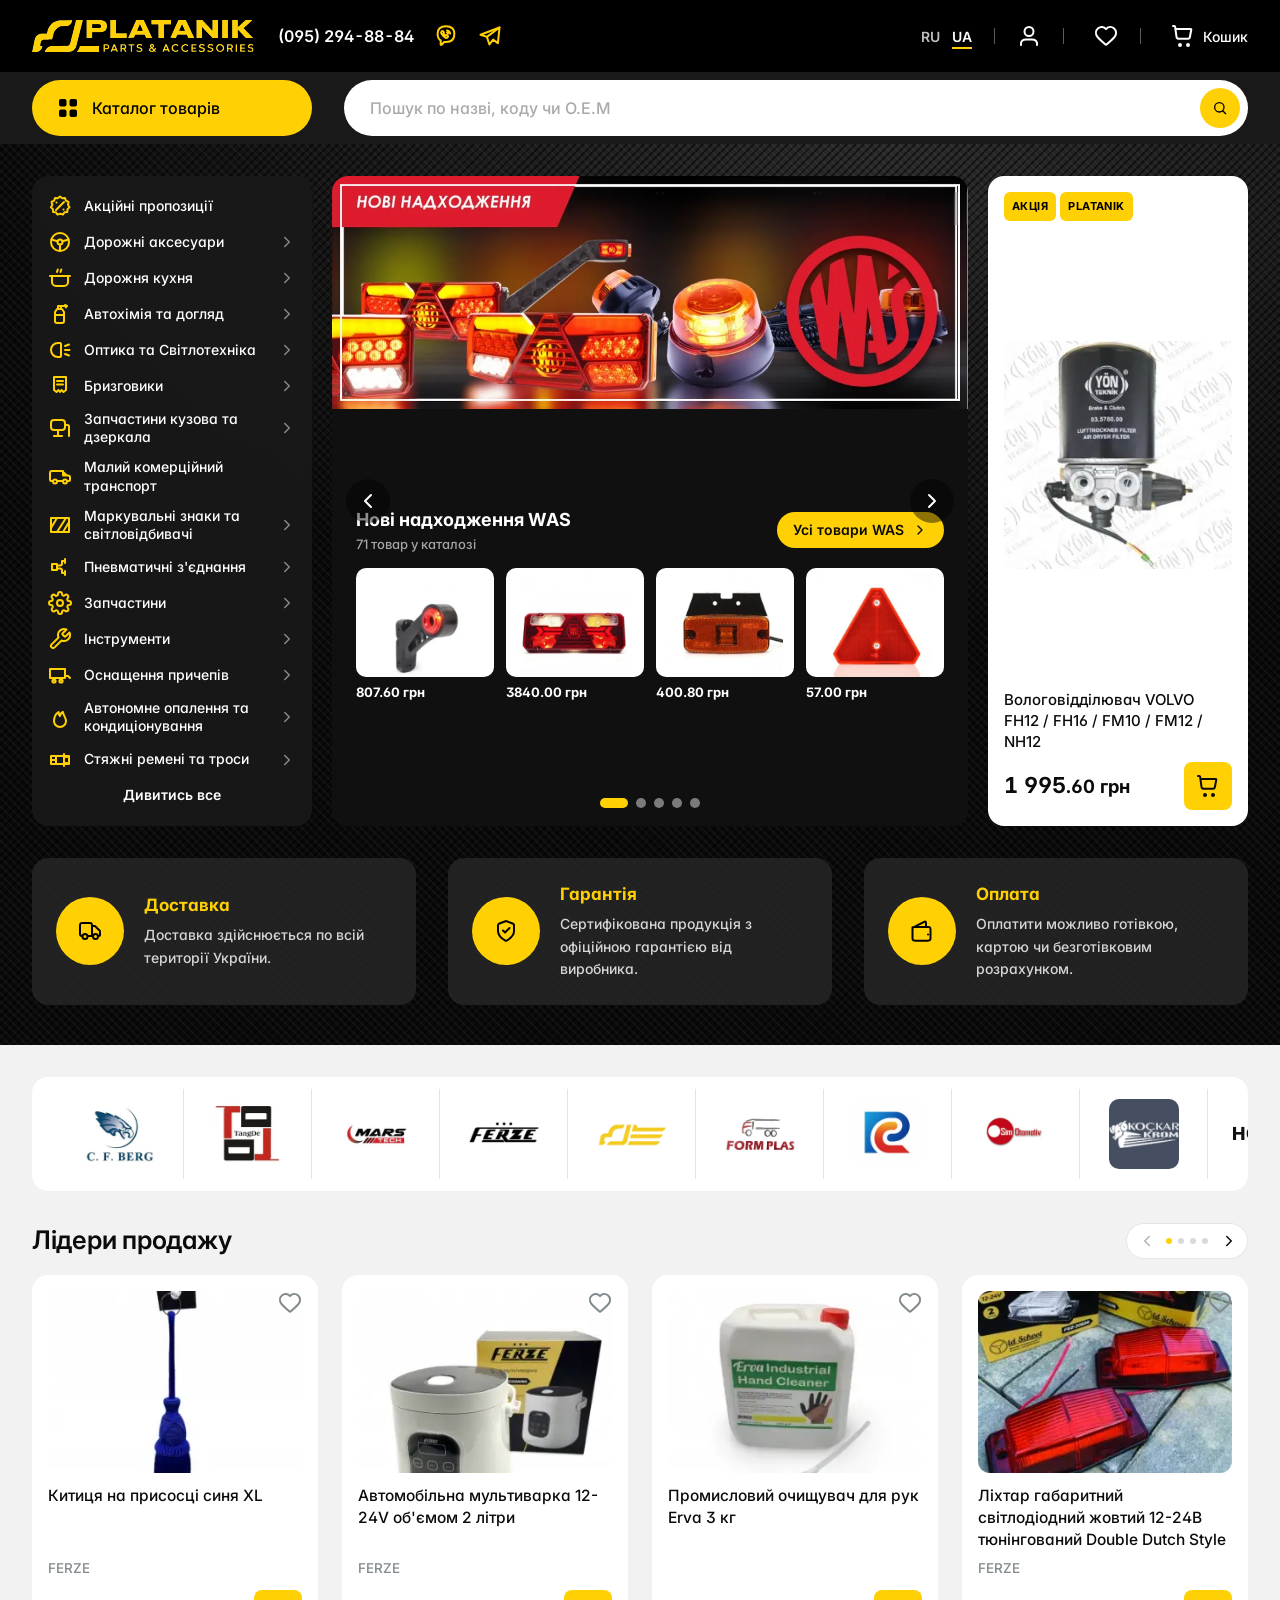
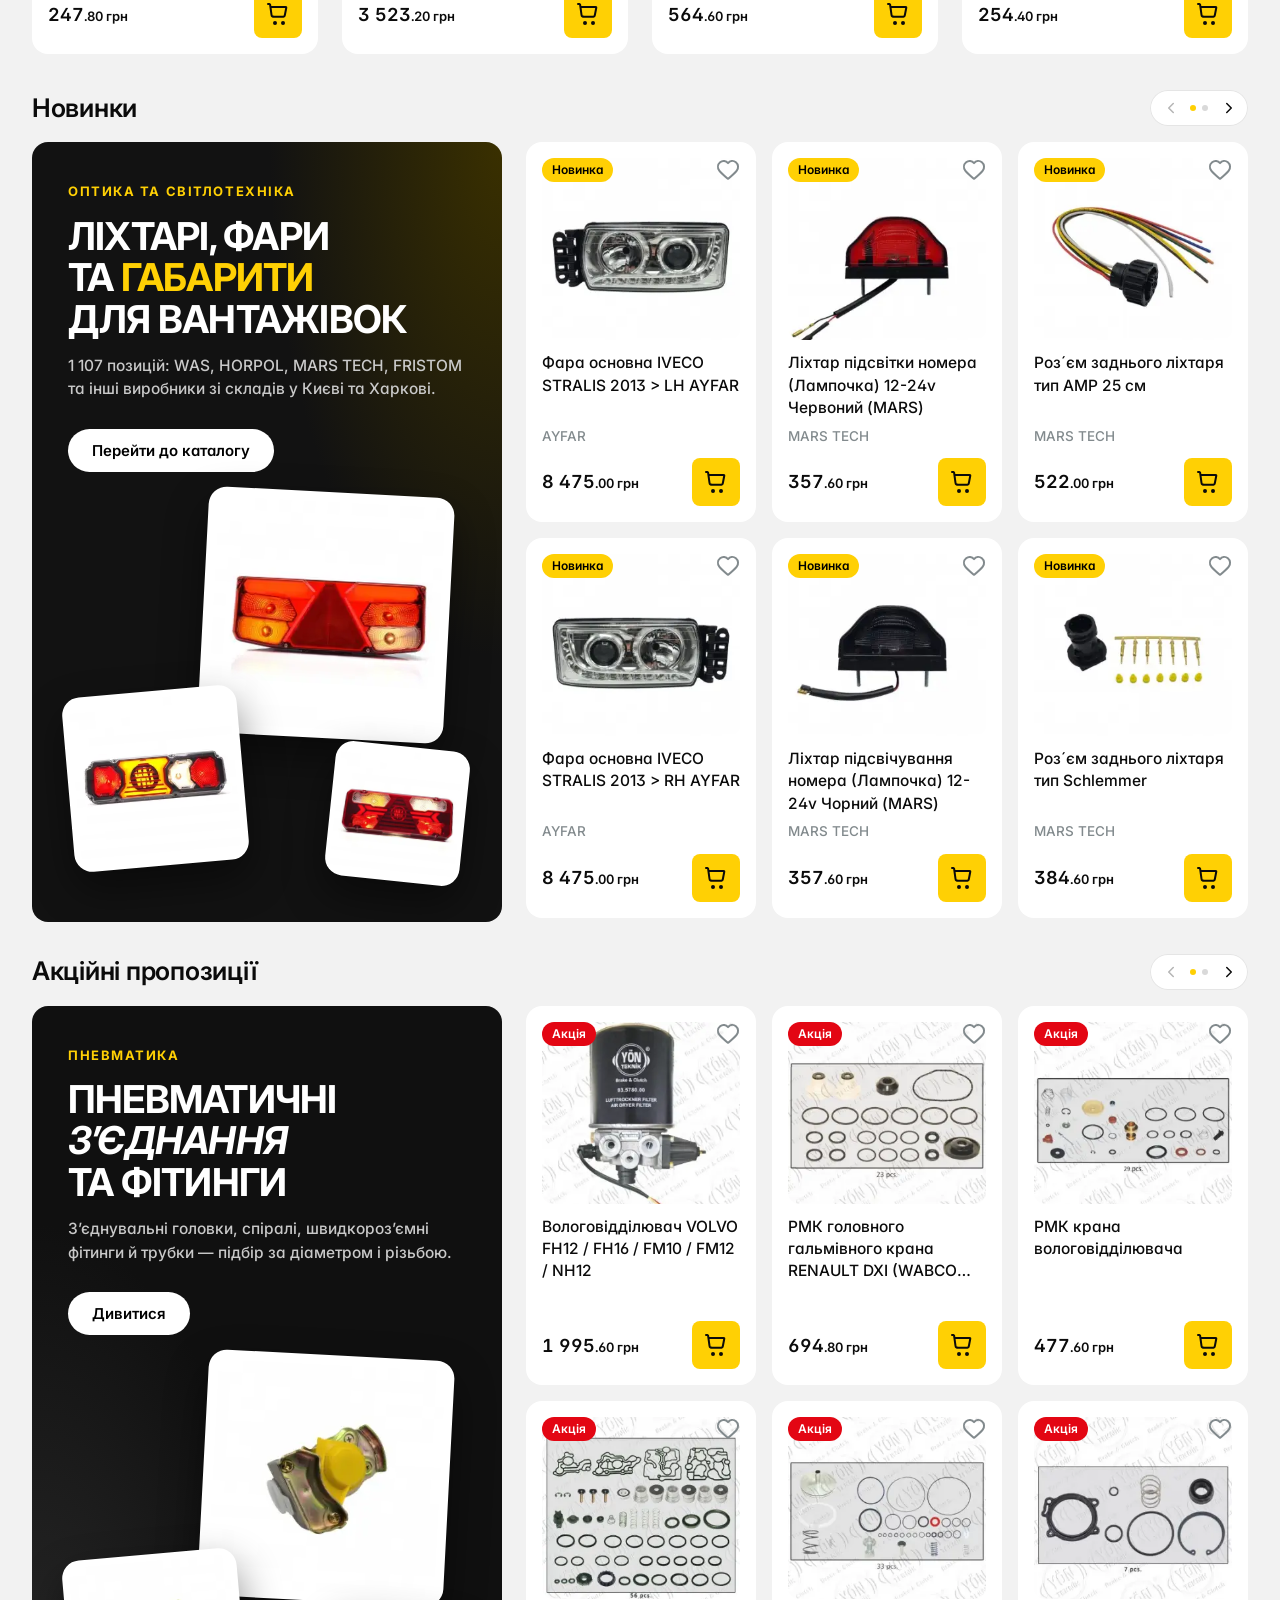
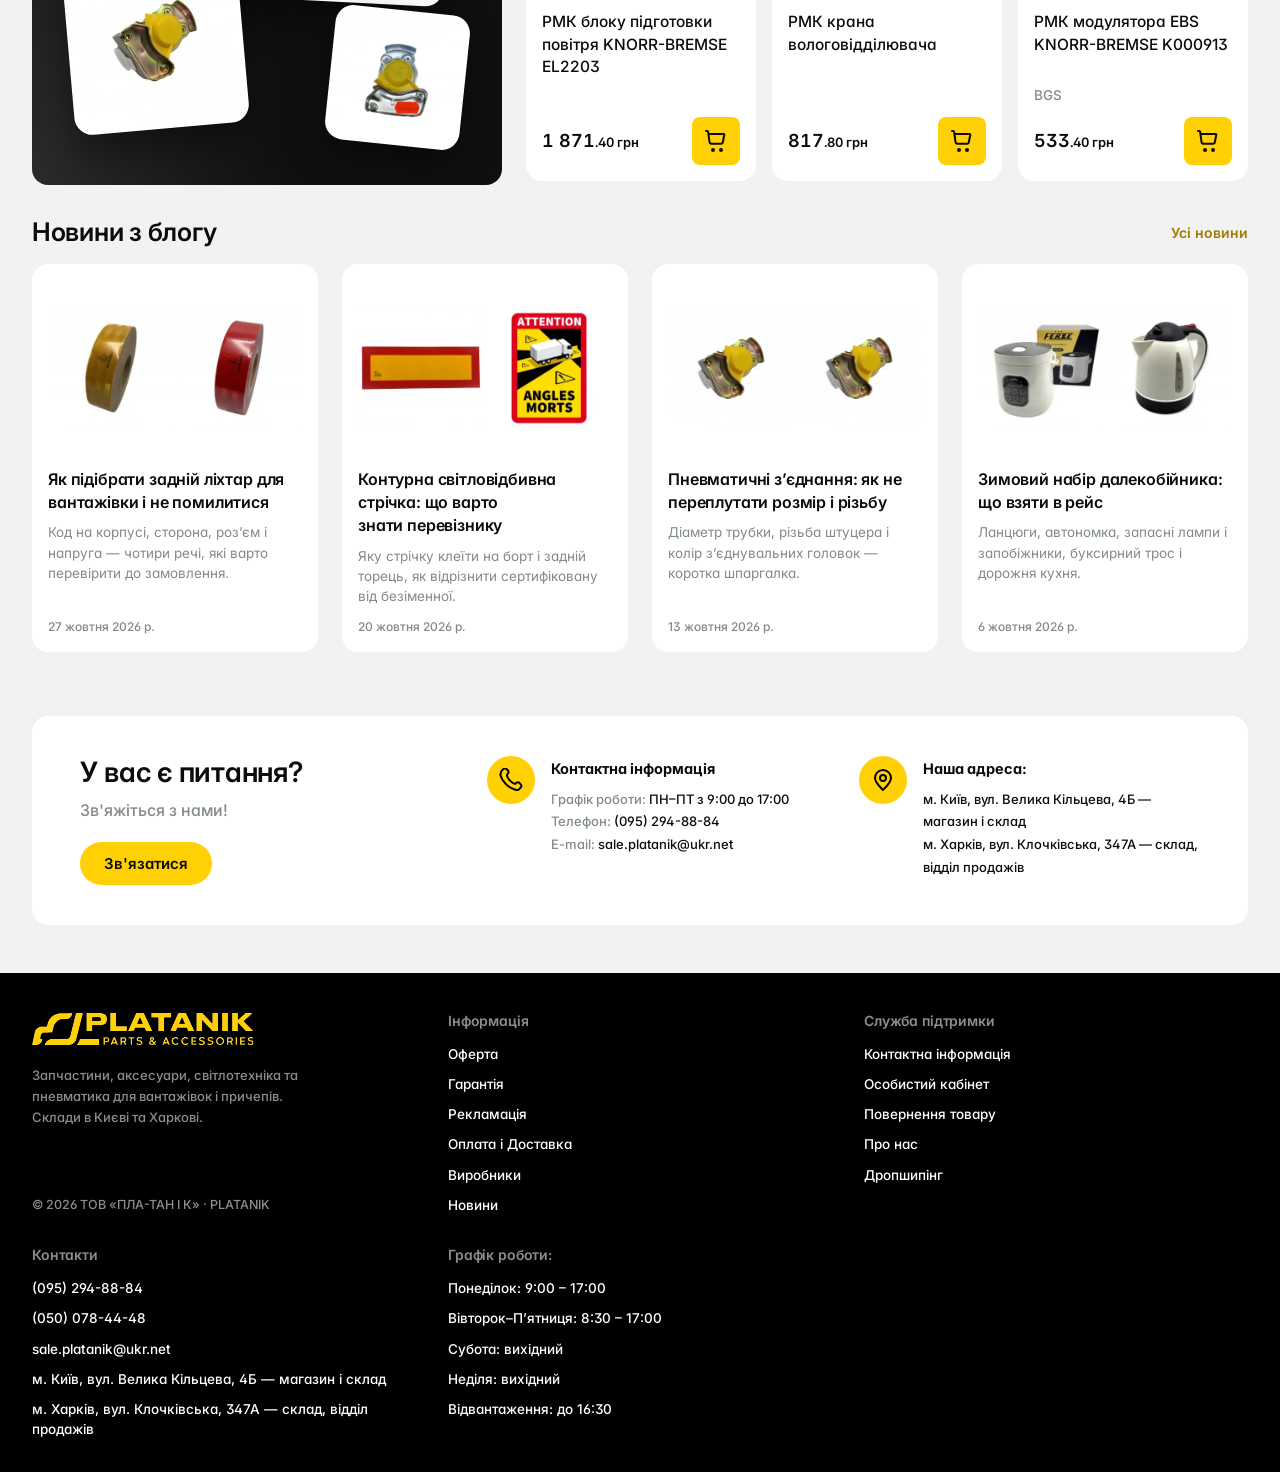
==== index.html @ 1bf1822c "PLATANIK" ====
<!doctype html>
<html lang="uk">
<head>
<meta charset="utf-8">
<meta name="viewport" content="width=device-width,initial-scale=1,viewport-fit=cover">
<link rel="icon" href="data:image/svg+xml,%3Csvg xmlns=%22http://www.w3.org/2000/svg%22 viewBox=%220 0 32 32%22%3E%3Crect width=%2232%22 height=%2232%22 rx=%226%22 fill=%22%23000%22/%3E%3Cpath d=%22M7 24 12 8h13l-2 6H16l-3 10z%22 fill=%22%23ffd004%22/%3E%3C/svg%3E">
<style>
:root { box-sizing: border-box; padding-top: env(safe-area-inset-top, 0px); padding-bottom: env(safe-area-inset-bottom, 0px); }
body { margin: 0; padding: 0; }
img { max-width: 100%; }
[hidden]:not([hidden=until-found i]) { display: none !important; }
</style>
<title>PLATANIK</title>
<meta name="description" content="PLATANIK — запчастини, аксесуари, світлотехніка та пневматика для вантажівок і причепів від ТОВ «ПЛА-ТАН І К». Склади в Києві та Харкові.">
<link rel="preconnect" href="https://fonts.googleapis.com">
<link rel="preconnect" href="https://fonts.gstatic.com" crossorigin>
<link rel="stylesheet" href="https://fonts.googleapis.com/css2?family=Inter:wght@400;500;600;700;800&display=swap">
<style>
/* Layout: black nav bar → #191919 action bar (catalog pill + search) → page on light grey with white 16px-radius cards;
   home hero sits on a dark carbon band (catalog sidebar · banner slider · promo card) → yellow (#ffd004) is the only accent → black footer.
   Type: Inter 500/600 everywhere, as in the PLATANIK Figma; codes in Inter tabular figures. */
:root {
  --bg: #f2f2f2; --surface: #ffffff; --soft: #f5f5f5; --line: #e5e5e5; --line-2: #d9d9d9;
  --ink: #0b0b0b; --ink-2: #333638; --muted: #828a8d; --faint: #aaaaaa;
  --accent: #ffd004; --accent-hover: #ffdc3d; --accent-ink: #0b0b0b; --accent-text: #a07c00; --accent-soft: #fff8d6;
  --ok: #00a14b; --ok-soft: #e6f6ec; --danger: #e30613; --danger-soft: #fbe5e5; --warn-soft: #fffbe6;
  --chrome: #000000; --chrome-2: #191919; --chrome-3: #262626; --chrome-ink: #ffffff; --chrome-muted: #9a9ea0; --chrome-line: #333333;
  --photo: #ffffff; --skeleton: #ececec; --scrim: rgba(0, 0, 0, .55);
  --shadow: 0 2px 6px rgba(0, 0, 0, .05), 0 12px 32px rgba(0, 0, 0, .08);
  --f-body: "Inter", "Segoe UI", Roboto, Helvetica, Arial, sans-serif;
  --r: 16px; --r-sm: 8px; --wrap: 1600px;
}
@media (prefers-color-scheme: dark) { :root:not([data-theme="light"]) {
  --bg: #0e0f10; --surface: #18191b; --soft: #202124; --line: #2b2d30; --line-2: #36383c;
  --ink: #f1f2f3; --ink-2: #d4d6d8; --muted: #959ca0; --faint: #6e7478;
  --accent-text: #ffd004; --accent-soft: #2e2600; --ok: #34c06f; --ok-soft: #0f2a1a; --danger: #ff4d55; --danger-soft: #3a1416; --warn-soft: #2a2508;
  --photo: #ffffff; --skeleton: #24262a; --scrim: rgba(0, 0, 0, .7);
  --shadow: 0 2px 6px rgba(0, 0, 0, .4), 0 12px 32px rgba(0, 0, 0, .45); color-scheme: dark } }
:root[data-theme="dark"] {
  --bg: #0e0f10; --surface: #18191b; --soft: #202124; --line: #2b2d30; --line-2: #36383c;
  --ink: #f1f2f3; --ink-2: #d4d6d8; --muted: #959ca0; --faint: #6e7478;
  --accent-text: #ffd004; --accent-soft: #2e2600; --ok: #34c06f; --ok-soft: #0f2a1a; --danger: #ff4d55; --danger-soft: #3a1416; --warn-soft: #2a2508;
  --photo: #ffffff; --skeleton: #24262a; --scrim: rgba(0, 0, 0, .7);
  --shadow: 0 2px 6px rgba(0, 0, 0, .4), 0 12px 32px rgba(0, 0, 0, .45); color-scheme: dark }

* { box-sizing: border-box; }
html { scroll-behavior: smooth; }
body { background: var(--bg); color: var(--ink); font: 500 15px/1.5 var(--f-body); -webkit-font-smoothing: antialiased; font-feature-settings: "cv11", "ss01"; }
body::before { content: ""; position: fixed; inset: 0 0 auto; height: env(safe-area-inset-top, 0px); z-index: 60; background: var(--chrome); }
a { color: inherit; text-decoration: none; }
button, input, select, textarea { font: inherit; color: inherit; }
button { cursor: pointer; }
img { max-width: 100%; }
img:not([src]) { visibility: hidden; }
:focus-visible { outline: 2px solid var(--accent); outline-offset: 2px; }
h1, h2, h3, h4 { margin: 0; font-weight: 600; line-height: 1.2; text-wrap: balance; letter-spacing: -.01em; }
p { margin: 0; }
.num { font-variant-numeric: tabular-nums; }
.muted { color: var(--muted); }
.sr { position: absolute; width: 1px; height: 1px; overflow: hidden; clip: rect(0 0 0 0); white-space: nowrap; }
.wrap { max-width: var(--wrap); margin: 0 auto; padding-left: max(16px, env(safe-area-inset-left, 0px)); padding-right: max(16px, env(safe-area-inset-right, 0px)); }
@media (min-width: 1280px) { .wrap { padding-left: max(32px, env(safe-area-inset-left, 0px)); padding-right: max(32px, env(safe-area-inset-right, 0px)); } }
.ico { width: 24px; height: 24px; flex: none; display: block; }
.ico.s { width: 18px; height: 18px; } .ico.xs { width: 16px; height: 16px; }

/* buttons */
.btn { display: inline-flex; align-items: center; justify-content: center; gap: 8px; border: 0; border-radius: 100px; background: var(--accent); color: var(--accent-ink); font-weight: 600; font-size: 15px; line-height: 1; padding: 14px 24px; white-space: nowrap; transition: background .15s, box-shadow .15s; }
.btn:hover { background: var(--accent-hover); }
.btn.ghost { background: transparent; color: var(--accent-text); box-shadow: inset 0 0 0 1.5px var(--accent); }
.btn.ghost:hover { background: var(--accent-soft); }
.btn.dark { background: var(--chrome-2); color: #fff; }
.btn.line { background: var(--surface); color: var(--ink); box-shadow: inset 0 0 0 1px var(--line-2); }
.btn.line:hover { box-shadow: inset 0 0 0 1px var(--ink); }
.btn.sm { padding: 10px 16px; font-size: 14px; }
.btn.lg { padding: 17px 32px; font-size: 16px; }
.btn[disabled] { opacity: .45; cursor: default; }
.ibtn { display: inline-grid; place-items: center; width: 48px; height: 48px; border-radius: var(--r-sm); border: 0; background: var(--accent); color: var(--accent-ink); flex: none; transition: background .15s, transform .1s; }
.ibtn:hover { background: var(--accent-hover); }
.ibtn:active { transform: scale(.96); }
.ibtn.in { background: var(--chrome-2); color: var(--accent); }
.ibtn.off { background: var(--soft); color: var(--muted); }
.ibtn.sm { width: 40px; height: 40px; }
.link { color: var(--accent-text); font-weight: 600; background: none; border: 0; padding: 0; }
.link:hover { text-decoration: underline; text-underline-offset: 3px; }
.heart { background: none; border: 0; padding: 4px; color: var(--muted); display: inline-grid; place-items: center; border-radius: 50%; }
.heart:hover { color: var(--ink); }
.heart.on { color: var(--danger); }
.heart.on svg path { fill: currentColor; }

/* ===== header ===== */
.nav { background: var(--chrome); color: var(--chrome-ink); }
.nav .wrap { display: flex; align-items: center; gap: 24px; min-height: 72px; padding-block: 12px; }
.logo { display: inline-flex; align-items: center; flex: none; color: var(--accent); }
.logo svg { height: 32px; width: auto; display: block; }
.nav .tel { display: flex; align-items: center; gap: 20px; font-size: 16px; font-weight: 600; }
.nav .tel a.soc { color: var(--accent); display: inline-grid; }
.nav .tel a.soc:hover { color: #fff; }
.nav .sp { flex: 1; }
.nav .right { display: flex; align-items: center; gap: 0; }
.nav .right > * + *::before { content: ""; width: 1px; height: 16px; background: #5a5a5a; margin: 0 22px; display: inline-block; vertical-align: middle; }
.nav .right > * { display: inline-flex; align-items: center; }
.lang { display: inline-flex; gap: 12px; font-size: 14px; font-weight: 600; }
.lang button { background: none; border: 0; padding: 2px 0; color: #fff; opacity: .75; }
.lang button[aria-pressed="true"] { opacity: 1; box-shadow: inset 0 -2px 0 var(--accent); }
.nbtn { position: relative; display: inline-flex; align-items: center; gap: 8px; background: none; border: 0; color: #fff; padding: 4px 0; font-size: 14px; font-weight: 500; }
.nbtn:hover { color: var(--accent); }
.badge { position: absolute; top: -6px; left: 14px; min-width: 18px; height: 18px; border-radius: 9px; background: var(--accent); color: #000; font: 700 11px/18px var(--f-body); text-align: center; padding: 0 5px; }
.badge:empty, .badge[data-n="0"] { display: none; }
.menu-pop { position: absolute; top: calc(100% + 10px); right: -8px; min-width: 180px; background: var(--surface); color: var(--ink); border-radius: 12px; box-shadow: var(--shadow); padding: 6px; z-index: 80; display: grid; }
.menu-pop a, .menu-pop button { text-align: left; background: none; border: 0; padding: 10px 12px; border-radius: 8px; font-size: 14px; font-weight: 500; }
.menu-pop a:hover, .menu-pop button:hover { background: var(--soft); }
.burger { display: none; background: none; border: 0; color: #fff; padding: 6px; }

.abar { background: var(--chrome-2); position: sticky; top: env(safe-area-inset-top, 0px); z-index: 50; }
.abar .wrap { display: flex; gap: 32px; align-items: center; padding-block: 8px; min-height: 72px; }
.catbtn { width: 300px; flex: none; height: 56px; display: inline-flex; align-items: center; gap: 12px; padding: 0 24px; border: 0; border-radius: 100px; background: var(--accent); color: #000; font-size: 16px; font-weight: 500; }
.catbtn:hover { background: var(--accent-hover); }
.search { position: relative; flex: 1; max-width: 936px; }
.search form { display: flex; align-items: center; height: 56px; background: #fff; border-radius: 100px; padding: 8px 8px 8px 24px; }
.search input { flex: 1; min-width: 0; border: 0; outline: 0; background: transparent; color: #0b0b0b; font-size: 16px; font-weight: 500; }
.search input::placeholder { color: #aaa; }
.search .go { width: 40px; height: 40px; border-radius: 50%; border: 0; background: var(--accent); color: #000; display: grid; place-items: center; flex: none; }
.search:focus-within form { box-shadow: 0 0 0 3px rgba(255, 208, 4, .45); }
.sugg { position: absolute; left: 0; right: 0; top: calc(100% + 8px); background: var(--surface); color: var(--ink); border-radius: var(--r); box-shadow: var(--shadow); z-index: 90; overflow: hidden; max-height: min(70vh, 640px); overflow-y: auto; }
.sugg .sg-h { font-size: 12px; text-transform: uppercase; letter-spacing: .08em; color: var(--muted); padding: 12px 16px 6px; }
.sugg a.sg-c { display: flex; justify-content: space-between; gap: 10px; padding: 8px 16px; font-size: 14px; }
.sugg a.sg-p { display: grid; grid-template-columns: 56px minmax(0, 1fr) auto; gap: 12px; align-items: center; padding: 8px 16px; }
.sugg a.on, .sugg a:hover { background: var(--soft); }
.sugg .sg-ph { width: 56px; height: 56px; border-radius: 8px; background: var(--photo); display: grid; place-items: center; overflow: hidden; }
.sugg .sg-ph img { max-width: 52px; max-height: 52px; object-fit: contain; }
.sugg .sg-n { font-size: 14px; line-height: 1.35; display: -webkit-box; -webkit-line-clamp: 2; -webkit-box-orient: vertical; overflow: hidden; }
.sugg .sg-m { font-size: 12px; color: var(--muted); }
.sugg .sg-pr { font-weight: 600; font-size: 14px; white-space: nowrap; }
.sugg .sg-all { display: block; text-align: center; padding: 14px; font-weight: 600; border-top: 1px solid var(--line); color: var(--accent-text); }
.sugg .sg-empty { padding: 20px 16px; color: var(--muted); font-size: 14px; }

/* mega menu */
.mega { position: absolute; left: 0; right: 0; top: 100%; z-index: 70; padding-top: 8px; }
.mega .wrap { display: grid; grid-template-columns: 300px minmax(0, 1fr); gap: 24px; align-items: start; }
.mega-in { display: contents; }
.mega .catside { background: var(--chrome-2); }
.mega .panel { background: var(--surface); border-radius: var(--r); box-shadow: var(--shadow); padding: 24px; min-height: 528px; max-height: calc(100vh - 170px); overflow: auto; }
.mega .panel h3 { font-size: 20px; margin-bottom: 18px; display: flex; justify-content: space-between; align-items: baseline; gap: 12px; }
.mega .panel h3 a { font-size: 14px; color: var(--accent-text); font-weight: 600; }
.tiles { display: grid; grid-template-columns: repeat(auto-fill, minmax(150px, 1fr)); gap: 12px; }
.tile { display: grid; grid-template-rows: 110px auto; gap: 8px; padding: 12px; border-radius: 12px; text-align: center; font-size: 14px; line-height: 1.3; transition: background .15s; }
.tile:hover { background: var(--soft); }
.tile .tph { display: grid; place-items: center; background: var(--photo); border-radius: 10px; overflow: hidden; }
.tile .tph img { max-height: 100px; object-fit: contain; }
.tile small { color: var(--muted); font-size: 12px; display: block; margin-top: 2px; }
.sublist { columns: 3 220px; column-gap: 24px; }
.sublist a { display: block; padding: 5px 0; font-size: 14px; color: var(--ink-2); break-inside: avoid; }
.sublist a:hover { color: var(--accent-text); }

/* catalog side list (dark, as in the hero) */
.catside { width: 300px; border-radius: var(--r); background: rgba(25, 25, 25, .92); color: #fff; padding: 12px 0; backdrop-filter: blur(4px); }
.catside a { display: flex; align-items: center; gap: 12px; padding: 8px 16px; font-size: 14.5px; line-height: 1.3; min-height: 40px; }
.catside a .ico { color: var(--accent); }
.catside a .chev { margin-left: auto; color: #8a8a8a; width: 18px; height: 18px; }
.catside a:hover, .catside a.on { background: rgba(255, 255, 255, .07); color: var(--accent); }
.catside a.all { justify-content: center; color: #fff; font-weight: 600; padding-top: 12px; }

/* ===== page bits ===== */
main { min-height: 50vh; }
.crumbs { display: flex; flex-wrap: wrap; align-items: center; gap: 8px; font-size: 13px; color: var(--muted); padding-block: 20px 12px; }
.crumbs a:hover { color: var(--ink); }
.crumbs .sep { opacity: .6; }
.ptitle { display: flex; align-items: center; justify-content: space-between; flex-wrap: wrap; gap: 12px 24px; margin-bottom: 20px; }
.ptitle h1 { font-size: clamp(24px, 2.4vw, 32px); }
.card { background: var(--surface); border-radius: var(--r); }
.sec { padding-block: 32px; }
.sec-h { display: flex; align-items: center; justify-content: space-between; gap: 16px; margin-bottom: 16px; }
.sec-h h2 { font-size: clamp(22px, 2vw, 28px); }
.sec-h .more { font-size: 14px; color: var(--accent-text); font-weight: 600; }
.pager { display: inline-flex; align-items: center; gap: 6px; background: var(--surface); border-radius: 100px; padding: 4px 6px; box-shadow: inset 0 0 0 1px var(--line); }
.pager button { background: none; border: 0; width: 28px; height: 28px; border-radius: 50%; display: grid; place-items: center; color: var(--ink); }
.pager button:hover { background: var(--soft); }
.pager button[disabled] { opacity: .3; }
.pager .dots { display: inline-flex; gap: 6px; }
.pager .dots i { width: 6px; height: 6px; border-radius: 3px; background: var(--line-2); transition: width .2s, background .2s; }
.pager .dots i.on { width: 6px; background: var(--accent); }

/* hero */
.hero { position: relative; background-color: #0a0a0a; background-image:
  repeating-linear-gradient(45deg, rgba(255,255,255,.035) 0 2px, transparent 2px 6px),
  repeating-linear-gradient(-45deg, rgba(0,0,0,.5) 0 2px, transparent 2px 6px),
  radial-gradient(120% 90% at 70% 0%, #2a2a2a 0%, #0a0a0a 60%); color: #fff; padding-block: 32px 40px; }
.hero-grid { display: grid; grid-template-columns: 300px minmax(0, 1fr) 300px; gap: 32px; align-items: stretch; }
.hero .catside { min-height: 528px; }
.slider { position: relative; border-radius: var(--r); overflow: hidden; min-height: 528px; background: #151515; isolation: isolate; }
.slide { position: absolute; inset: 0; opacity: 0; transition: opacity .6s; pointer-events: none; display: grid; }
.slide.on { opacity: 1; pointer-events: auto; }
.slide img.full { width: 100%; height: 100%; object-fit: cover; }
.sl-dots { position: absolute; left: 0; right: 0; bottom: 18px; display: flex; justify-content: center; gap: 8px; z-index: 3; }
.sl-dots button { width: 10px; height: 10px; border-radius: 5px; border: 0; background: rgba(255,255,255,.45); padding: 0; transition: width .25s, background .25s; }
.sl-dots button.on { width: 28px; background: var(--accent); }
.sl-arrow { position: absolute; top: 50%; transform: translateY(-50%); z-index: 3; width: 44px; height: 44px; border-radius: 50%; border: 0; background: rgba(0,0,0,.45); color: #fff; display: grid; place-items: center; }
.sl-arrow:hover { background: rgba(0,0,0,.7); }
.sl-arrow.prev { left: 14px; } .sl-arrow.next { right: 14px; }
/* composed banners (built from real catalogue photos) */
.bn { position: relative; display: grid; grid-template-columns: minmax(0, 1.05fr) minmax(0, 1fr); align-items: center; gap: 12px; padding: 48px 56px 64px; height: 100%; color: #fff; overflow: hidden; }
.bn .eb { font-size: 13px; font-weight: 700; letter-spacing: .12em; text-transform: uppercase; color: var(--accent); margin-bottom: 14px; }
.bn h2 { font-size: clamp(28px, 3vw, 44px); font-weight: 700; line-height: 1.08; letter-spacing: -.02em; text-transform: uppercase; }
.bn p { color: #c9c9c9; margin-top: 14px; max-width: 42ch; font-size: 15.5px; }
.bn .btn { margin-top: 28px; background: #fff; color: #000; }
.bn .btn:hover { background: var(--accent); }
.bn .pics { position: relative; height: 100%; min-height: 300px; }
.bn .pics span { position: absolute; display: grid; place-items: center; background: #fff; border-radius: 18px; box-shadow: 0 18px 40px rgba(0,0,0,.45); overflow: hidden; }
.bn .pics span img { max-width: 92%; max-height: 92%; object-fit: contain; }
.bn .pics span:nth-child(1) { width: 62%; aspect-ratio: 1; right: 4%; top: 2%; transform: rotate(3deg); }
.bn .pics span:nth-child(2) { width: 44%; aspect-ratio: 1; left: 0; bottom: 4%; transform: rotate(-5deg); }
.bn .pics span:nth-child(3) { width: 34%; aspect-ratio: 1; right: 0; bottom: 0; transform: rotate(6deg); }
.bn.y { background: radial-gradient(90% 120% at 100% 0%, #3a3000 0%, #121212 55%); }
.bn.y h2 em { font-style: normal; color: var(--accent); }
.bn.r { background: radial-gradient(90% 120% at 100% 100%, #3d0d10 0%, #121212 55%); }
.bn.g { background: radial-gradient(90% 120% at 0% 100%, #2b2b2b 0%, #101010 60%); }
.promo { border-radius: var(--r); background: var(--surface); color: var(--ink); padding: 16px; display: flex; flex-direction: column; gap: 10px; position: relative; min-height: 528px; }
.promo .ptag { display: flex; gap: 4px; flex-wrap: wrap; }
.promo .ptag span { background: var(--accent); color: #000; font-size: 11px; font-weight: 700; padding: 6px 8px; border-radius: 6px; text-transform: uppercase; letter-spacing: .04em; }
.promo .pph { flex: 1; display: grid; place-items: center; background: var(--photo); border-radius: 12px; min-height: 200px; }
.promo .pph img { max-height: 240px; object-fit: contain; }
.promo .pn { font-size: 15px; line-height: 1.4; }
.promo .pp { display: flex; align-items: center; gap: 10px; justify-content: space-between; }
.promo .pp b { font-size: 22px; }
.benefits { display: grid; grid-template-columns: repeat(3, minmax(0, 1fr)); gap: 32px; margin-top: 32px; padding-inline: 0; }
.benefit { display: flex; gap: 20px; align-items: center; padding: 24px; border-radius: var(--r); background: rgba(38, 38, 38, .85); }
.benefit .bi { width: 68px; height: 68px; border-radius: 50%; background: var(--accent); color: #000; display: grid; place-items: center; flex: none; }
.benefit b { display: block; font-size: 17px; color: var(--accent); margin-bottom: 6px; }
.benefit span { font-size: 14px; color: #d6d6d6; line-height: 1.45; }

/* brands strip */
.brands { display: flex; align-items: center; gap: 0; padding: 12px 24px; overflow-x: auto; scrollbar-width: none; }
.brands::-webkit-scrollbar { display: none; }
.brands a.bl { flex: none; width: 128px; height: 90px; display: grid; place-items: center; padding: 6px 12px; border-right: 1px solid var(--line); }
.brands a.bl img { max-width: 100%; max-height: 70px; object-fit: contain; filter: grayscale(.15); transition: filter .2s, transform .2s; }
.brands a.bl:hover img { filter: none; transform: scale(1.04); }
.brands a.bl span { font-weight: 700; font-size: 14px; letter-spacing: .02em; text-align: center; }
.brands a.all { flex: none; padding: 0 24px; font-weight: 600; color: var(--accent-text); white-space: nowrap; }
.brands .lg { background: #fff; border-radius: 10px; }

/* product card */
.row-scroll { display: grid; grid-auto-flow: column; grid-auto-columns: calc((100% - 4 * 32px) / 5); gap: 32px; overflow-x: auto; scroll-snap-type: x mandatory; scrollbar-width: none; padding-bottom: 4px; }
.row-scroll::-webkit-scrollbar { display: none; }
.row-scroll > * { scroll-snap-align: start; }
.grid { display: grid; grid-template-columns: repeat(auto-fill, minmax(232px, 1fr)); gap: 24px; }
.pc { position: relative; background: var(--surface); border-radius: var(--r); padding: 16px; display: flex; flex-direction: column; gap: 12px; transition: box-shadow .2s; min-width: 0; }
.pc:hover { box-shadow: var(--shadow); z-index: 2; }
.pc .ph { display: grid; place-items: center; aspect-ratio: 1; max-height: 182px; width: 100%; margin: 0 auto; background: var(--photo); border-radius: 12px; overflow: hidden; }
.pc .ph img { width: 100%; height: 100%; object-fit: contain; transition: transform .3s; }
.pc:hover .ph img { transform: scale(1.04); }
.pc .heart { position: absolute; top: 12px; right: 12px; z-index: 2; }
.pc .tag { position: absolute; top: 16px; left: 16px; z-index: 2; }
.tag { display: inline-block; font-size: 12px; font-weight: 600; line-height: 1; padding: 6px 10px; border-radius: 100px; background: var(--danger); color: #fff; white-space: nowrap; }
.tag.y { background: var(--accent); color: #000; }
.tag.k { background: var(--chrome-2); color: #fff; }
.pc .nm { font-size: 15.5px; line-height: 1.45; font-weight: 500; display: -webkit-box; -webkit-line-clamp: 3; -webkit-box-orient: vertical; overflow: hidden; min-height: calc(15.5px * 1.45 * 3); }
.pc .nm:hover { color: var(--accent-text); }
.pc .br { font-size: 13.5px; color: var(--muted); margin-top: -6px; }
.pc .fields { display: grid; grid-template-columns: auto minmax(0, 1fr); gap: 2px 8px; font-size: 12.5px; line-height: 1.5; }
.pc .fields dt { color: var(--muted); }
.pc .fields dd { margin: 0; text-align: right; overflow: hidden; text-overflow: ellipsis; white-space: nowrap; }
.pc .buy { display: flex; align-items: center; gap: 8px; margin-top: auto; }
.price { display: grid; gap: 2px; flex: 1; min-width: 0; }
.price b { font-size: 18px; font-weight: 600; white-space: nowrap; font-variant-numeric: tabular-nums; }
.price b small { font-size: 13px; font-weight: 600; }
.price s { color: var(--muted); font-size: 13px; }
.price .rrc { font-size: 11px; color: var(--muted); background: var(--soft); border-radius: 100px; padding: 2px 7px; margin-left: 6px; vertical-align: 2px; font-weight: 600; }
.nostock { display: inline-flex; align-items: center; gap: 4px; font-size: 12px; font-weight: 600; color: var(--danger); background: var(--danger-soft); border-radius: 100px; padding: 3px 9px; }
.instock { display: inline-flex; align-items: center; gap: 6px; font-size: 13px; font-weight: 600; color: var(--ok); background: var(--ok-soft); border-radius: 100px; padding: 5px 12px; }
.pc .wh { display: none; }
@media (hover: hover) and (min-width: 900px) {
  .grid .pc .wh { display: grid; position: absolute; left: 0; right: 0; top: calc(100% - 14px); background: var(--surface); border-radius: 0 0 var(--r) var(--r); padding: 6px 16px 14px; box-shadow: 0 16px 24px rgba(0,0,0,.08); opacity: 0; pointer-events: none; transition: opacity .15s; font-size: 12.5px; gap: 2px; }
  .grid .pc:hover .wh { opacity: 1; pointer-events: auto; }
}
.pc .wh b { font-size: 12px; font-weight: 600; margin-bottom: 2px; }
.pc .wh div { display: flex; justify-content: space-between; color: var(--muted); }
.pc .wh div span:last-child { color: var(--ink); }
.noph { width: 100%; height: 100%; display: grid; place-content: center; text-align: center; gap: 4px; color: #9a9a9a; font-size: 12px; background: #fafafa; }
.noph b { color: #bbb; font-size: 15px; letter-spacing: .1em; }

/* listing page */
.lst { display: grid; grid-template-columns: 290px minmax(0, 1fr); gap: 24px; align-items: start; padding-bottom: 48px; }
.filters { background: var(--surface); border-radius: var(--r); padding: 20px; display: grid; gap: 4px; position: sticky; top: calc(env(safe-area-inset-top, 0px) + 88px); max-height: calc(100vh - 104px); overflow: auto; overscroll-behavior: contain; }
.filters .fh { display: flex; justify-content: space-between; align-items: center; margin-bottom: 8px; }
.filters .fh b { font-size: 18px; }
.filters .fh button { background: none; border: 0; font-size: 12.5px; color: var(--muted); text-decoration: underline; text-underline-offset: 3px; }
.fg { border-top: 1px solid var(--line); padding-block: 14px; display: grid; gap: 8px; }
.fg:first-of-type { border-top: 0; padding-top: 4px; }
.fg > b { font-size: 14.5px; }
.chk { display: flex; align-items: center; gap: 10px; font-size: 14px; cursor: pointer; padding: 2px 0; }
.chk input { appearance: none; width: 18px; height: 18px; border-radius: 4px; border: 1.5px solid var(--line-2); background: var(--surface); display: grid; place-items: center; flex: none; margin: 0; cursor: pointer; }
.chk input:checked { background: var(--accent); border-color: var(--accent); }
.chk input:checked::after { content: ""; width: 9px; height: 5px; border: 2px solid #000; border-top: 0; border-right: 0; transform: rotate(-45deg) translate(1px, -1px); }
.chk input[type="radio"] { border-radius: 50%; }
.chk input[type="radio"]:checked::after { width: 8px; height: 8px; border: 0; border-radius: 50%; background: #000; transform: none; }
.chk small { color: var(--muted); font-size: 12.5px; font-variant-numeric: tabular-nums; }
.chk.zero { opacity: .45; }
.prange { display: grid; grid-template-columns: minmax(0, 1fr) 10px minmax(0, 1fr) auto; gap: 6px; align-items: center; }
.prange input { width: 100%; min-width: 0; border: 1px solid var(--line-2); border-radius: 100px; padding: 9px 10px; text-align: center; background: var(--surface); font-variant-numeric: tabular-nums; }
.prange span { text-align: center; color: var(--muted); }
.prange button { width: 40px; height: 40px; border-radius: 50%; border: 0; background: var(--accent); font-weight: 600; font-size: 13px; }
.dual { position: relative; height: 24px; margin: 4px 6px 0; }
.dual .tr { position: absolute; left: 0; right: 0; top: 11px; height: 2px; background: var(--line); border-radius: 1px; }
.dual .fl { position: absolute; top: 11px; height: 2px; background: var(--accent); }
.dual input { position: absolute; inset: 0; width: 100%; appearance: none; background: none; pointer-events: none; margin: 0; }
.dual input::-webkit-slider-thumb { appearance: none; width: 16px; height: 16px; border-radius: 50%; background: var(--accent); border: 3px solid var(--surface); box-shadow: 0 0 0 1px var(--accent); pointer-events: auto; cursor: pointer; }
.dual input::-moz-range-thumb { width: 12px; height: 12px; border-radius: 50%; background: var(--accent); border: 3px solid var(--surface); pointer-events: auto; cursor: pointer; }
.toolbar { display: flex; flex-wrap: wrap; align-items: center; justify-content: flex-end; gap: 10px 24px; font-size: 13.5px; color: var(--muted); }
.toolbar label { display: inline-flex; align-items: center; gap: 6px; }
.toolbar select { border: 0; background: transparent; font-weight: 600; color: var(--ink); padding: 4px 2px; cursor: pointer; }
.vt { display: inline-flex; gap: 4px; }
.vt button { background: none; border: 0; padding: 4px; color: var(--line-2); border-radius: 6px; }
.vt button[aria-pressed="true"] { color: var(--accent); }
.subcats { display: flex; flex-wrap: wrap; gap: 8px; margin-bottom: 20px; }
.subcats a { background: var(--surface); border-radius: 100px; padding: 9px 16px; font-size: 14px; display: inline-flex; gap: 8px; align-items: center; }
.subcats a small { color: var(--muted); font-variant-numeric: tabular-nums; }
.subcats a:hover { box-shadow: inset 0 0 0 1.5px var(--accent); }
.chips { display: flex; flex-wrap: wrap; gap: 8px; margin-bottom: 16px; }
.chips button { border: 0; background: var(--accent-soft); color: var(--ink); border-radius: 100px; padding: 6px 12px; font-size: 13px; font-weight: 600; }
.chips button::after { content: " ×"; color: var(--muted); }
.fbtn { display: none; }
.pages { display: flex; flex-wrap: wrap; align-items: center; gap: 8px; margin-top: 28px; }
.pages button { min-width: 36px; height: 36px; border-radius: 50%; border: 0; background: var(--line); font-size: 13px; font-weight: 600; padding: 0 6px; font-variant-numeric: tabular-nums; }
.pages button.on { background: var(--accent); }
.pages button.nx { background: none; }
.pages span { color: var(--muted); }
.empty { display: grid; justify-items: center; text-align: center; gap: 12px; padding: 56px 20px; background: var(--surface); border-radius: var(--r); }
.empty .ei { width: 72px; height: 72px; border-radius: 50%; background: var(--accent-soft); display: grid; place-items: center; color: var(--accent-text); }
.empty b { font-size: 22px; }
.empty p { color: var(--muted); max-width: 52ch; }

/* table view */
.tbl { background: var(--surface); border-radius: var(--r); overflow: hidden; }
.tbl .th, .tbl .tr { display: grid; grid-template-columns: 76px minmax(0, 2.6fr) minmax(0, 1.3fr) minmax(0, 1.2fr) minmax(0, 1.1fr) 104px; gap: 16px; align-items: center; padding: 12px 16px; }
.tbl .th { background: var(--soft); font-size: 12.5px; color: var(--muted); padding-block: 16px; }
.tbl .tr { border-top: 1px solid var(--line); font-size: 13.5px; }
.tbl .tr .tph { width: 64px; height: 64px; background: var(--photo); border-radius: 8px; display: grid; place-items: center; overflow: hidden; }
.tbl .tr .tph img { max-width: 60px; max-height: 60px; object-fit: contain; }
.tbl .tr .tn { line-height: 1.4; }
.tbl .tr .tn:hover { color: var(--accent-text); }
.tbl .tr .c-b small { display: block; color: var(--muted); }
.tbl .tr .act { display: flex; align-items: center; gap: 6px; justify-content: flex-end; }
.tbl .tr .pr b { font-size: 15px; white-space: nowrap; }

/* product page */
.prod { display: grid; grid-template-columns: minmax(0, 1fr) minmax(0, 1.2fr) 380px; gap: 16px; align-items: start; }
.gal { padding: 24px; display: grid; gap: 16px; }
.gal .main { aspect-ratio: 1; background: var(--photo); border-radius: 12px; display: grid; place-items: center; overflow: hidden; }
.gal .main img { width: 100%; height: 100%; object-fit: contain; }
.gal .thumbs { display: flex; gap: 12px; justify-content: center; align-items: center; }
.gal .thumbs button.t { width: 64px; height: 64px; border-radius: 10px; border: 1.5px solid transparent; background: var(--photo); padding: 3px; display: grid; place-items: center; overflow: hidden; }
.gal .thumbs button.t[aria-pressed="true"] { border-color: var(--accent); }
.gal .thumbs button.t img { max-width: 100%; max-height: 100%; object-fit: contain; }
.pinfo { padding: 24px; display: grid; gap: 20px; align-content: start; }
.pinfo .top { display: grid; grid-template-columns: minmax(0, 1fr) auto; gap: 16px; align-items: start; }
.pinfo h1 { font-size: clamp(22px, 1.9vw, 28px); line-height: 1.3; }
.pinfo .bcard { width: 132px; border: 1px solid var(--line); border-radius: 12px; padding: 10px; display: grid; gap: 6px; justify-items: center; font-size: 12px; font-weight: 600; text-align: center; }
.pinfo .bcard .lg { width: 100px; height: 64px; display: grid; place-items: center; background: #fff; border-radius: 8px; overflow: hidden; }
.pinfo .bcard .lg img { max-width: 96px; max-height: 60px; object-fit: contain; }
.pinfo .bcard .lg b { color: #333; font-size: 14px; }
.kv { display: flex; flex-wrap: wrap; gap: 8px 32px; font-size: 14px; }
.kv div { display: grid; gap: 2px; }
.kv small { color: var(--muted); font-size: 12.5px; }
.whs { display: grid; grid-template-columns: repeat(2, minmax(0, max-content)); gap: 6px 40px; font-size: 14px; }
.whs span small { color: var(--muted); margin-left: 4px; }
.bigprice { font-size: 30px; font-weight: 600; font-variant-numeric: tabular-nums; }
.bigprice small { font-size: 18px; }
.bigprice s { font-size: 16px; color: var(--muted); font-weight: 500; margin-left: 10px; }
.pbuy { display: flex; flex-wrap: wrap; gap: 12px; align-items: center; }
.pbuy .btn { min-width: 200px; padding-block: 16px; }
.qty { display: inline-grid; grid-template-columns: 36px 48px 36px; height: 44px; border: 1px solid var(--line-2); border-radius: 100px; overflow: hidden; background: var(--surface); }
.qty button { border: 0; background: none; font-size: 18px; color: var(--muted); }
.qty button:hover { color: var(--ink); }
.qty input { border: 0; text-align: center; width: 100%; min-width: 0; background: transparent; font-weight: 600; font-variant-numeric: tabular-nums; -moz-appearance: textfield; }
.qty input::-webkit-outer-spin-button, .qty input::-webkit-inner-spin-button { -webkit-appearance: none; margin: 0; }
.qty.sm { grid-template-columns: 30px 40px 30px; height: 38px; }
.side-info { padding: 8px 20px; }
.si { padding-block: 16px; display: grid; gap: 8px; border-top: 1px solid var(--line); font-size: 13px; color: var(--muted); }
.si:first-child { border-top: 0; }
.si .sih { display: flex; align-items: center; gap: 10px; color: var(--ink); font-weight: 600; font-size: 14.5px; }
.si .sih .ico { color: var(--accent-text); }
.si .sih a { margin-left: auto; font-size: 12px; color: var(--muted); font-weight: 500; }
.si em { font-style: normal; color: var(--accent-text); font-weight: 600; }
.si ul { list-style: none; margin: 0; padding: 0; display: grid; gap: 8px; color: var(--ink); }
.si li { display: flex; gap: 10px; align-items: center; }
.si li i { width: 22px; height: 22px; border-radius: 6px; display: grid; place-items: center; font-style: normal; font-size: 10px; font-weight: 800; color: #fff; flex: none; }
.ptabs { margin-top: 16px; display: grid; grid-template-columns: minmax(0, 1fr) 380px; gap: 16px; align-items: start; }
.tabs { padding: 8px 24px 24px; }
.tabs [role="tablist"] { display: flex; gap: 4px; border-bottom: 1px solid var(--line); overflow-x: auto; scrollbar-width: none; margin-bottom: 20px; }
.tabs [role="tab"] { background: none; border: 0; padding: 16px 16px 14px; font-size: 14.5px; color: var(--muted); white-space: nowrap; box-shadow: inset 0 -2px 0 transparent; }
.tabs [role="tab"][aria-selected="true"] { color: var(--accent-text); box-shadow: inset 0 -2px 0 var(--accent); }
.tabs h3 { font-size: 17px; margin: 4px 0 10px; }
.tabs .desc { color: var(--ink-2); max-width: 75ch; line-height: 1.6; font-weight: 400; display: grid; gap: 10px; }
.chars { display: grid; gap: 10px; max-width: 560px; font-size: 14px; }
.chars div { display: flex; align-items: baseline; gap: 8px; }
.chars span:first-child { color: var(--muted); }
.chars i { flex: 1; border-bottom: 1px dotted var(--line-2); transform: translateY(-4px); }
.side-ban { border-radius: var(--r); overflow: hidden; min-height: 300px; display: grid; }
.side-ban .bn { grid-template-columns: 1fr; padding: 28px; gap: 8px; align-content: start; }
.side-ban .bn .pics { min-height: 220px; }
.rev { display: grid; gap: 14px; }
.rev .ri { border: 1px solid var(--line); border-radius: 12px; padding: 14px 16px; display: grid; gap: 6px; }
.stars { display: inline-flex; gap: 2px; color: var(--accent); }
.stars button { background: none; border: 0; padding: 0; color: var(--line-2); font-size: 22px; line-height: 1; }
.stars button.on { color: var(--accent); }

/* forms */
.fld { display: grid; gap: 6px; }
.fld label { font-size: 13.5px; color: var(--muted); }
.fld label i { color: var(--danger); font-style: normal; }
.fld input, .fld select, .fld textarea { width: 100%; border: 1px solid var(--line-2); border-radius: 10px; padding: 12px 14px; background: var(--surface); font-size: 15px; font-weight: 500; }
.fld input:focus, .fld select:focus, .fld textarea:focus { outline: none; border-color: var(--accent); box-shadow: 0 0 0 3px rgba(255, 208, 4, .3); }
.fld .err { color: var(--danger); font-size: 12.5px; }
.fld.bad input, .fld.bad select { border-color: var(--danger); }
.two { display: grid; grid-template-columns: repeat(2, minmax(0, 1fr)); gap: 12px; }
.radio-row { display: flex; align-items: center; gap: 12px; padding: 13px 0; border-top: 1px solid var(--line); font-size: 14.5px; cursor: pointer; }
.radio-row:first-of-type { border-top: 0; }
.radio-row input { accent-color: var(--accent); width: 18px; height: 18px; }
.seg { display: flex; flex-wrap: wrap; gap: 8px; }
.seg button { border: 1px solid var(--line-2); background: var(--surface); border-radius: 100px; padding: 10px 16px; font-size: 14px; font-weight: 500; }
.seg button[aria-pressed="true"] { border-color: var(--accent); background: var(--accent-soft); font-weight: 600; }

/* cart */
.note { display: flex; align-items: center; gap: 12px; justify-content: space-between; background: var(--warn-soft); border: 1px solid #f0d966; border-radius: 12px; padding: 14px 16px; font-size: 13.5px; margin-bottom: 16px; }
.note button { background: none; border: 0; color: var(--muted); }
.cart-l { display: grid; grid-template-columns: minmax(0, 1fr) 340px; gap: 16px; align-items: start; }
.cl .ch { display: flex; justify-content: space-between; align-items: center; padding: 20px 20px 16px; gap: 12px; }
.cl .ch h2 { font-size: 18px; }
.cl .ch h2 small { color: var(--muted); font-weight: 500; font-size: 13px; }
.cl .th, .cl .tr { display: grid; grid-template-columns: 76px minmax(0, 2.4fr) minmax(0, 1fr) 150px 130px 110px 36px; gap: 14px; align-items: center; padding: 12px 20px; }
.cl .th { background: var(--soft); font-size: 12px; color: var(--muted); }
.cl .tr { border-top: 1px solid var(--line); font-size: 13.5px; }
.cl .tr .tph { width: 64px; height: 64px; background: var(--photo); border-radius: 8px; display: grid; place-items: center; overflow: hidden; }
.cl .tr .tph img { max-width: 60px; max-height: 60px; object-fit: contain; }
.cl .tr small { display: block; color: var(--muted); }
.cl .tr select { border: 1px solid var(--line-2); border-radius: 100px; padding: 8px 12px; background: var(--surface); font-size: 13px; width: 100%; }
.cl .tr select:focus { border-color: var(--accent); outline: none; }
.cl .tr .rm { background: none; border: 0; color: var(--muted); padding: 4px; }
.cl .tr .rm:hover { color: var(--danger); }
.cl .cf { display: flex; justify-content: flex-end; align-items: center; gap: 20px; padding: 16px 20px 20px; border-top: 1px solid var(--line); flex-wrap: wrap; }
.cl .cf span { color: var(--muted); }
.cl .cf b { font-size: 18px; }
.csum { padding: 20px; display: grid; gap: 14px; position: sticky; top: calc(env(safe-area-inset-top, 0px) + 88px); }
.csum h3 { font-size: 18px; }
.csum .w small { color: var(--muted); font-size: 12.5px; display: block; }
.csum .w b { font-variant-numeric: tabular-nums; }
.csum .tot { border-top: 1px solid var(--line); padding-top: 14px; }
.csum .tot b { font-size: 26px; }
.co { display: grid; grid-template-columns: minmax(0, 620px) minmax(0, 620px); gap: 16px; align-items: start; }
.co .box { padding: 24px; display: grid; gap: 16px; }
.co .box h2 { font-size: 18px; }
.co .box hr { border: 0; border-top: 1px solid var(--line); margin: 4px 0; width: 100%; }
.co .items .it { display: grid; grid-template-columns: 52px minmax(0, 1fr) auto; gap: 12px; align-items: center; padding-block: 12px; border-top: 1px solid var(--line); font-size: 13.5px; }
.co .items .it:first-of-type { border-top: 0; }
.co .items .it .tph { width: 52px; height: 52px; background: var(--photo); border-radius: 8px; display: grid; place-items: center; overflow: hidden; }
.co .items .it .tph img { max-width: 48px; max-height: 48px; object-fit: contain; }
.co .items .it small { color: var(--muted); display: block; }
.co .items .it .r { text-align: right; white-space: nowrap; }
.co .total { background: var(--line); border-radius: var(--r); padding: 18px 20px; display: flex; justify-content: space-between; align-items: center; gap: 12px; }
.co .total b { font-size: 24px; font-variant-numeric: tabular-nums; }
.done-box { padding: 32px; display: grid; gap: 16px; max-width: 860px; }
.done-box .okc { width: 64px; height: 64px; border-radius: 50%; background: var(--ok-soft); color: var(--ok); display: grid; place-items: center; }
.done-box h1 { font-size: 28px; }
.done-box pre { white-space: pre-wrap; overflow-wrap: anywhere; background: var(--soft); border-radius: 12px; padding: 16px; font: 500 13px/1.6 ui-monospace, Menlo, Consolas, monospace; margin: 0; max-height: 380px; overflow: auto; }
.done-box .row { display: flex; flex-wrap: wrap; gap: 10px; }

/* modal */
.modal { position: fixed; inset: 0; z-index: 200; background: var(--scrim); display: grid; place-items: center; padding: max(16px, env(safe-area-inset-top, 0px)) max(16px, env(safe-area-inset-right, 0px)) max(16px, env(safe-area-inset-bottom, 0px)) max(16px, env(safe-area-inset-left, 0px)); animation: fadein .15s ease; }
.modal > div { background: var(--surface); border-radius: 20px; width: min(760px, 100%); max-height: calc(100vh - 32px); overflow: auto; box-shadow: 0 30px 80px rgba(0,0,0,.35); }
.modal .mh { display: flex; justify-content: space-between; align-items: center; padding: 20px 24px 8px; position: sticky; top: 0; background: var(--surface); z-index: 2; }
.modal .mh h2 { font-size: 20px; }
.modal .mh h2 small { color: var(--muted); font-size: 13px; font-weight: 500; }
.modal .mh button { background: none; border: 0; color: var(--muted); padding: 6px; }
.modal .mb { padding: 8px 24px 24px; display: grid; gap: 16px; }
.mline { display: grid; grid-template-columns: 64px minmax(0, 1fr) 30px; gap: 14px; padding-block: 14px; border-bottom: 1px solid var(--line); }
.mline .tph { width: 64px; height: 64px; background: var(--photo); border-radius: 8px; display: grid; place-items: center; overflow: hidden; }
.mline .tph img { max-width: 60px; max-height: 60px; object-fit: contain; }
.mline .mn { font-size: 14px; line-height: 1.4; }
.mline .mn small { display: block; color: var(--muted); font-size: 12.5px; }
.mline .mc { display: flex; flex-wrap: wrap; align-items: center; gap: 10px 16px; margin-top: 10px; }
.mline .mc select { border: 1px solid var(--accent); border-radius: 100px; padding: 7px 12px; background: var(--surface); font-size: 13px; }
.mline .mc b { margin-left: auto; white-space: nowrap; font-variant-numeric: tabular-nums; }
.mline .rm { background: none; border: 0; color: var(--muted); align-self: start; padding: 2px; }
.mline .rm:hover { color: var(--danger); }
.mfoot { display: flex; justify-content: space-between; align-items: center; flex-wrap: wrap; gap: 12px; }
.mfoot .sum { margin-left: auto; color: var(--muted); }
.mfoot .sum b { color: var(--ink); font-size: 18px; margin-left: 8px; }
@keyframes fadein { from { opacity: 0; } }

/* contact block + footer */
.ask { padding: 40px 48px; display: grid; grid-template-columns: 1.1fr 1fr 1fr; gap: 32px; align-items: start; margin-block: 32px 48px; }
.ask h2 { font-size: 28px; }
.ask p.muted { margin: 8px 0 20px; font-size: 16px; }
.ask .ci { display: flex; gap: 16px; }
.ask .ci .ib { width: 48px; height: 48px; border-radius: 50%; background: var(--accent); color: #000; display: grid; place-items: center; flex: none; }
.ask .ci b { display: block; margin-bottom: 6px; font-size: 14.5px; }
.ask .ci div { font-size: 13px; line-height: 1.75; }
.ask .ci span { color: var(--muted); }
.ftr { background: var(--chrome); color: #fff; font-size: 13.5px; }
.ftr .wrap { display: grid; grid-template-columns: 1.3fr 1fr 1fr 1.2fr 1.1fr; gap: 32px; padding-block: 40px 32px; position: relative; }
.ftr h4 { color: #8d8d8d; font-size: 14px; font-weight: 600; margin-bottom: 14px; }
.ftr ul { list-style: none; margin: 0; padding: 0; display: grid; gap: 10px; }
.ftr a:hover { color: var(--accent); }
.ftr .copy { color: #8d8d8d; font-size: 12.5px; margin-top: auto; }
.ftr .fl { display: flex; flex-direction: column; gap: 20px; }
.totop { position: fixed; right: max(24px, calc(env(safe-area-inset-right, 0px) + 16px)); bottom: max(24px, calc(env(safe-area-inset-bottom, 0px) + 16px)); width: 48px; height: 48px; border-radius: 10px; border: 0; background: #6b5600; color: var(--accent); display: grid; place-items: center; z-index: 40; box-shadow: 0 6px 18px rgba(0,0,0,.25); opacity: 0; pointer-events: none; transition: opacity .2s; }
.totop.on { opacity: 1; pointer-events: auto; }
.toast { position: fixed; left: 50%; bottom: calc(env(safe-area-inset-bottom, 0px) + 24px); transform: translate(-50%, 16px); background: var(--warn-soft); color: var(--ink); border: 1px solid #f0d966; border-radius: 10px; padding: 12px 16px; font-size: 13.5px; z-index: 300; display: flex; gap: 24px; align-items: center; opacity: 0; pointer-events: none; transition: opacity .2s, transform .2s; max-width: calc(100vw - 32px); box-shadow: var(--shadow); }
.toast.on { opacity: 1; transform: translate(-50%, 0); pointer-events: auto; }
.toast a { color: var(--accent-text); font-weight: 600; }

/* text pages */
.txt { display: grid; grid-template-columns: 280px minmax(0, 1fr); gap: 24px; align-items: start; padding-bottom: 32px; }
.txt nav { padding: 12px; display: grid; position: sticky; top: calc(env(safe-area-inset-top, 0px) + 88px); }
.txt nav a { padding: 10px 14px; border-radius: 10px; font-size: 14.5px; }
.txt nav a:hover { background: var(--soft); }
.txt nav a[aria-current="page"] { background: var(--accent-soft); font-weight: 600; }
.prose { padding: 32px 40px; display: grid; gap: 14px; line-height: 1.65; font-weight: 400; color: var(--ink-2); }
.prose h1 { color: var(--ink); font-size: 30px; margin-bottom: 6px; }
.prose h2, .prose h3 { color: var(--ink); font-size: 20px; margin-top: 12px; }
.prose ul, .prose ol { margin: 0; padding-left: 22px; display: grid; gap: 6px; }
.prose b, .prose strong { color: var(--ink); font-weight: 600; }
.prose a { color: var(--accent-text); text-decoration: underline; text-underline-offset: 3px; }
.prose table { border-collapse: collapse; width: 100%; font-size: 14px; }
.prose td, .prose th { border: 1px solid var(--line); padding: 8px 10px; text-align: left; }
.prose .tw { overflow-x: auto; }
.facts { display: grid; grid-template-columns: repeat(auto-fill, minmax(180px, 1fr)); gap: 12px; margin-block: 8px; }
.facts div { background: var(--soft); border-radius: 12px; padding: 16px; display: grid; gap: 4px; }
.facts b { font-size: 26px; color: var(--ink); font-variant-numeric: tabular-nums; }
.facts span { font-size: 13px; color: var(--muted); }
.blog { display: grid; grid-template-columns: repeat(auto-fill, minmax(260px, 1fr)); gap: 24px; }
.post { padding: 16px; display: grid; grid-template-rows: auto 1fr auto; gap: 12px; }
.post .bph { aspect-ratio: 262 / 182; border-radius: 12px; overflow: hidden; background: var(--photo); display: grid; grid-template-columns: repeat(2, 1fr); gap: 2px; }
.post .bph img { width: 100%; height: 100%; object-fit: contain; background: #fff; }
.post h3 { font-size: 16px; line-height: 1.45; }
.post h3:hover { color: var(--accent-text); }
.post p { color: var(--muted); font-size: 13.5px; line-height: 1.5; display: -webkit-box; -webkit-line-clamp: 4; -webkit-box-orient: vertical; overflow: hidden; margin-top: 8px; font-weight: 400; }
.post time { font-size: 12px; color: var(--muted); }
.brand-grid { display: grid; grid-template-columns: repeat(auto-fill, minmax(170px, 1fr)); gap: 16px; }
.brand-grid a { padding: 16px; display: grid; gap: 10px; justify-items: center; text-align: center; font-size: 14px; }
.brand-grid a:hover { box-shadow: inset 0 0 0 1.5px var(--accent); }
.brand-grid .lg { width: 120px; height: 80px; display: grid; place-items: center; background: #fff; border-radius: 10px; overflow: hidden; }
.brand-grid .lg img { max-width: 112px; max-height: 72px; object-fit: contain; }
.brand-grid .lg b { color: #333; font-size: 15px; }
.brand-grid small { color: var(--muted); }
.acc { display: grid; grid-template-columns: 260px minmax(0, 1fr); gap: 16px; align-items: start; padding-bottom: 40px; }
.acc nav { padding: 12px; display: grid; }
.acc nav a, .acc nav button { text-align: left; background: none; border: 0; padding: 11px 14px; border-radius: 10px; font-size: 14.5px; display: flex; gap: 10px; align-items: center; }
.acc nav a:hover, .acc nav button:hover { background: var(--soft); }
.acc nav a[aria-current="page"] { background: var(--accent-soft); font-weight: 600; }
.acc .pane { padding: 24px; display: grid; gap: 18px; }
.ord { border: 1px solid var(--line); border-radius: 12px; padding: 14px 16px; display: grid; gap: 6px; font-size: 14px; }
.ord .oh { display: flex; justify-content: space-between; gap: 12px; flex-wrap: wrap; }
.pill { display: inline-flex; align-items: center; gap: 6px; border-radius: 100px; padding: 3px 10px; font-size: 12px; font-weight: 600; background: var(--soft); }
.pill.y { background: var(--accent-soft); color: var(--accent-text); }
.auth { max-width: 560px; margin: 0 auto 48px; padding: 28px; display: grid; gap: 16px; }
.auth h1 { font-size: 26px; }
.demo-note { font-size: 12.5px; color: var(--muted); background: var(--soft); border-radius: 10px; padding: 10px 12px; }
.sk { background: var(--skeleton); border-radius: var(--r); min-height: 360px; animation: pulse 1.2s infinite alternate; }
@keyframes pulse { to { opacity: .6; } }

/* ===== responsive ===== */
@media (max-width: 1400px) {
  .row-scroll { grid-auto-columns: calc((100% - 3 * 24px) / 4); gap: 24px; }
  .hero-grid { grid-template-columns: 280px minmax(0, 1fr) 260px; gap: 20px; }
  .catside { width: 280px; } .catbtn { width: 280px; }
  .mega .wrap { grid-template-columns: 280px minmax(0, 1fr); }
  .prod { grid-template-columns: minmax(0, 1fr) minmax(0, 1.15fr); }
  .prod .side-info { grid-column: 1 / -1; display: grid; grid-template-columns: repeat(4, minmax(0, 1fr)); gap: 0 20px; }
  .prod .side-info .si { border-top: 0; }
  .ptabs { grid-template-columns: 1fr; } .ptabs .side-ban { display: none; }
  .ftr .wrap { grid-template-columns: repeat(3, minmax(0, 1fr)); }
}
@media (max-width: 1180px) {
  .hero-grid { grid-template-columns: minmax(0, 1fr) 260px; }
  .hero .catside { display: none; }
  .cl .th { display: none; }
  .cl .tr { grid-template-columns: 64px minmax(0, 1fr) 30px; grid-template-areas: "ph nm rm" "ph wh rm" "ph qt rm"; }
  .cl .tr .tph { grid-area: ph; align-self: start; } .cl .tr .c-n { grid-area: nm; } .cl .tr .c-b { display: none; } .cl .tr .c-w { grid-area: wh; max-width: 220px; } .cl .tr .c-q { grid-area: qt; display: flex; align-items: center; gap: 16px; } .cl .tr .rm { grid-area: rm; align-self: start; }
  .cl .tr .c-p { display: none; }
  .cl .tr .c-q .lp { display: inline; }
  .co { grid-template-columns: 1fr; }
  .tbl .th { display: none; }
  .tbl .tr { grid-template-columns: 64px minmax(0, 1fr) auto; }
  .tbl .tr .c-b, .tbl .tr .c-s { display: none; }
}
.cl .tr .c-q .lp { display: none; font-weight: 600; }
@media (max-width: 980px) {
  .nav .tel .num-t, .nav .right .lang-w::before { }
  .lst { grid-template-columns: 1fr; }
  .fbtn { display: inline-flex; }
  .filters { position: fixed; inset: 0 auto 0 0; width: min(340px, 88vw); z-index: 150; border-radius: 0 var(--r) var(--r) 0; max-height: none; transform: translateX(-104%); transition: transform .22s; padding-top: calc(env(safe-area-inset-top, 0px) + 20px); padding-bottom: calc(env(safe-area-inset-bottom, 0px) + 20px); padding-left: max(20px, env(safe-area-inset-left, 0px)); box-shadow: var(--shadow); }
  .filters.open { transform: none; }
  .fscrim { position: fixed; inset: 0; background: var(--scrim); z-index: 149; }
  .cart-l { grid-template-columns: 1fr; } .csum { position: static; }
  .txt, .acc { grid-template-columns: 1fr; } .txt nav, .acc nav { position: static; display: flex; overflow-x: auto; gap: 4px; scrollbar-width: none; } .txt nav a, .acc nav a, .acc nav button { white-space: nowrap; }
  .ask { grid-template-columns: 1fr; padding: 28px 24px; }
  .benefits { grid-template-columns: 1fr; gap: 12px; }
}
@media (max-width: 860px) {
  .nav .wrap { gap: 14px; min-height: 60px; padding-block: 10px; }
  .logo svg { height: 26px; }
  .nav .tel { display: none; }
  .nav .right > * + *::before { margin: 0 12px; }
  .nav .right .lang-w, .nav .right .user-w .lbl { display: none; }
  .nav .right .lang-w + *::before { display: none; }
  .nav .nbtn .lbl { display: none; }
  .burger { display: inline-grid; }
  .abar .wrap { gap: 10px; min-height: 60px; padding-block: 8px; }
  .catbtn { width: auto; height: 44px; padding: 0 16px; font-size: 14px; }
  .search form { height: 44px; padding: 4px 4px 4px 16px; }
  .search .go { width: 36px; height: 36px; }
  .search input { font-size: 15px; }
  .hero { padding-block: 16px 24px; }
  .hero-grid { grid-template-columns: 1fr; }
  .slider { min-height: 0; aspect-ratio: 358 / 300; }
  .promo { display: none; }
  .bn { grid-template-columns: 1fr; padding: 24px 22px 44px; align-content: start; }
  .bn .pics { position: absolute; right: -10%; bottom: -6%; width: 62%; height: 70%; min-height: 0; opacity: .95; }
  .bn h2 { font-size: 24px; max-width: 12ch; }
  .bn p { display: none; }
  .bn .btn { margin-top: 18px; padding: 11px 18px; font-size: 13.5px; }
  .sl-arrow { display: none; }
  .row-scroll { grid-auto-columns: 46%; gap: 12px; }
  .grid { grid-template-columns: repeat(2, minmax(0, 1fr)); gap: 10px; }
  .pc { padding: 10px; gap: 8px; border-radius: 12px; }
  .pc .nm { font-size: 13.5px; -webkit-line-clamp: 3; min-height: calc(13.5px * 1.45 * 3); }
  .pc .fields { display: none; }
  .pc .tag { top: 10px; left: 10px; font-size: 11px; padding: 5px 8px; }
  .pc .heart { top: 6px; right: 6px; }
  .price b { font-size: 15px; }
  .ibtn { width: 40px; height: 40px; }
  .prod { grid-template-columns: 1fr; }
  .prod .side-info { grid-template-columns: 1fr 1fr; }
  .gal, .pinfo { padding: 16px; }
  .pinfo .top { grid-template-columns: 1fr; } .pinfo .bcard { display: none; }
  .pbuy .btn { flex: 1; min-width: 0; }
  .sec { padding-block: 22px; }
  .ftr .wrap { grid-template-columns: 1fr 1fr; gap: 24px; }
  .ftr .fl { grid-column: 1 / -1; }
  .two { grid-template-columns: 1fr; }
  .prose { padding: 22px 18px; }
  .prose h1 { font-size: 24px; }
  .mline .mc b { margin-left: 0; }
  .brands a.bl { width: 96px; height: 72px; }
  .co .box, .acc .pane, .auth { padding: 18px; }
}
@media (max-width: 520px) {
  .nav .right > * + *::before { margin: 0 9px; }
  .catbtn .lbl-long { display: none; }
  .prod .side-info { grid-template-columns: 1fr; }
  .whs { gap: 6px 20px; }
  .pages button { min-width: 32px; height: 32px; }
  .toolbar { justify-content: space-between; width: 100%; }
  .modal > div { border-radius: 16px; }
  .modal .mh, .modal .mb { padding-inline: 16px; }
  .ftr .wrap { grid-template-columns: 1fr; }
}
@media (prefers-reduced-motion: reduce) { *, *::before, *::after { transition: none !important; animation: none !important; scroll-behavior: auto !important; } }

/* ===== additions: novelties block, image banners, catalog index, mobile menu ===== */
.nov { display: grid; grid-template-columns: minmax(0, 1.95fr) minmax(0, 3fr); gap: 32px; align-items: stretch; }
.nov-b { border-radius: var(--r); overflow: hidden; display: grid; min-height: 560px; }
.nov-b .bn { grid-template-columns: 1fr; grid-template-rows: auto 1fr; padding: 40px 36px; align-content: stretch; }
.nov-b .bn .pics { min-height: 300px; }
.nov-g { grid-auto-flow: column; grid-template-rows: repeat(2, auto); grid-auto-columns: calc((100% - 2 * 24px) / 3); gap: 24px; }
.ibn { display: grid; grid-template-rows: auto 1fr; height: 100%; background: #101010; }
.ibn-img img { display: block; width: 100%; aspect-ratio: 1230 / 450; object-fit: cover; }
.ibn-strip { display: grid; grid-template-columns: minmax(0, 1fr) auto; grid-template-areas: "t b" "p p"; align-content: center; gap: 14px 20px; padding: 18px 24px 44px; }
.ibn-t { grid-area: t; display: grid; gap: 2px; }
.ibn-t b { font-size: 18px; color: #fff; }
.ibn-t span { font-size: 13px; color: #a5a5a5; }
.ibn-strip .btn { grid-area: b; align-self: center; }
.ibn-p { grid-area: p; display: grid; grid-template-columns: repeat(4, minmax(0, 1fr)); gap: 12px; }
.ibn-p a { display: grid; gap: 6px; font-size: 13px; color: #fff; }
.ibn-p a span { background: #fff; border-radius: 10px; aspect-ratio: 4 / 3; display: grid; place-items: center; overflow: hidden; }
.ibn-p a span img { max-width: 92%; max-height: 92%; object-fit: contain; }
.ibn-p a:hover b { color: var(--accent); }
.brands a.bl .bt { display: grid; place-items: center; width: 100%; height: 70px; border-radius: 10px; background: #fff; color: #111; font-weight: 800; font-size: 18px; letter-spacing: .04em; }
.hero-panel { position: absolute; left: calc(300px + 32px); right: 0; top: 0; bottom: 0; z-index: 5; padding: 24px; overflow: auto; box-shadow: var(--shadow); }
.hero-grid { position: relative; }
.hero .catside a { min-height: 36px; padding-block: 6px; font-size: 14px; }
.cat-index { display: grid; grid-template-columns: repeat(auto-fill, minmax(300px, 1fr)); gap: 16px; padding-bottom: 32px; align-items: start; }
.cix { padding: 18px; display: grid; gap: 12px; }
.cix-h { display: flex; gap: 14px; align-items: center; }
.cix-h:hover b { color: var(--accent-text); }
.cix-i { width: 48px; height: 48px; border-radius: 12px; background: var(--chrome-2); color: var(--accent); display: grid; place-items: center; flex: none; }
.cix-h b { display: block; font-size: 16px; }
.cix-h small { color: var(--muted); font-size: 13px; }
.cix-l { display: flex; flex-wrap: wrap; gap: 6px; }
.cix-l a { background: var(--soft); border-radius: 100px; padding: 6px 12px; font-size: 13px; }
.cix-l a:hover { background: var(--accent-soft); }
.cix-l a small { color: var(--muted); font-variant-numeric: tabular-nums; }
.modal.side { place-items: stretch start; padding: 0; }
.modal.side > div.msheet { width: min(380px, 90vw); max-height: none; height: 100%; border-radius: 0 20px 20px 0; padding-bottom: env(safe-area-inset-bottom, 0px); }
.msheet .mh { background: var(--chrome); color: #fff; padding-top: calc(env(safe-area-inset-top, 0px) + 16px); padding-left: max(20px, env(safe-area-inset-left, 0px)); }
.msheet .mh .logo svg { height: 26px; }
.msheet .mh button { color: #fff; }
.mmenu { padding-top: 16px !important; padding-left: max(20px, env(safe-area-inset-left, 0px)) !important; }
.mm-cats, .mm-links { display: grid; }
.mm-cats a, .mm-links a { display: flex; align-items: center; gap: 12px; padding: 11px 4px; border-bottom: 1px solid var(--line); font-size: 15px; }
.mm-cats a .ico { color: var(--accent-text); }
.mm-links a { font-size: 14px; color: var(--ink-2); }
.mm-contact { display: grid; gap: 8px; padding-top: 6px; }
.mm-contact b { font-size: 20px; }
.catbtn .lbl-long { }
.bigprice .rrc { font-size: 12px; color: var(--muted); background: var(--soft); border-radius: 100px; padding: 3px 8px; vertical-align: 6px; font-weight: 600; }
@media (max-width: 1400px) { .hero-panel { left: calc(280px + 20px); } .nov-g { grid-auto-columns: calc((100% - 2 * 16px) / 3); gap: 16px; } .nov { gap: 24px; } }
@media (max-width: 1180px) { .hero-panel { display: none !important; } .nov { grid-template-columns: minmax(0, 1fr) minmax(0, 2fr); } .nov-g { grid-template-rows: auto; grid-auto-columns: calc((100% - 16px) / 2); } .nov-b { min-height: 0; } .ibn-p { grid-template-columns: repeat(3, minmax(0, 1fr)); } .ibn-p a:nth-child(4) { display: none; } }
@media (max-width: 860px) {
  .nov { grid-template-columns: 1fr; gap: 12px; }
  .nov-b { display: none; }
  .nov-g { grid-auto-columns: 46%; gap: 12px; }
  .slider { aspect-ratio: 1 / 1; }
  .ibn { grid-template-rows: 1fr; }
  .ibn-img, .ibn-img picture, .ibn-img img { height: 100%; }
  .ibn-img img { aspect-ratio: auto; }
  .ibn-strip { display: none; }
  .brands a.bl .bt { height: 56px; font-size: 15px; }
}
@media (max-width: 860px) and (min-width: 600px) { .slider { aspect-ratio: 1230 / 450; } .bn { padding: 22px 26px 36px; } .bn .eb { margin-bottom: 8px; } .bn h2 { font-size: 22px; } .bn .pics { width: 46%; height: 100%; bottom: 0; right: 0; } .bn .pics span:nth-child(1) { width: 58%; top: 8%; } .bn .pics span:nth-child(2) { width: 40%; } .bn .pics span:nth-child(3) { width: 30%; } }
.search { min-width: 0; }
main:focus, main:focus-visible { outline: none; }
.filters { align-content: start; }
.filters #fdone { position: sticky; bottom: 0; }
.si .sih a { white-space: nowrap; display: inline-flex; align-items: center; gap: 4px; }
.co .items .link { white-space: nowrap; display: inline-flex; align-items: center; gap: 2px; }
@media (max-width: 520px) { .logo svg { height: 22px; } .nav .wrap { gap: 10px; } .burger { padding: 4px; } }
@media (max-width: 380px) { .logo svg { height: 19px; } .nav .right > * + *::before { margin: 0 7px; } }
.side-img { display: block; align-self: start; aspect-ratio: 1; min-height: 0; background: #111; }
.side-img img { width: 100%; height: 100%; object-fit: cover; display: block; }
.prod > *, .ptabs > *, .lst > *, .cart-l > *, .co > *, .acc > *, .txt > *, .hero-grid > * { min-width: 0; }
.ibn-p a span { aspect-ratio: auto; height: clamp(72px, 8.5vw, 132px); }
.toast { width: max-content; }
.toast span { white-space: nowrap; }
@media (max-width: 1180px) { .cl .tr .c-q .lp { display: inline; } }
@media (max-width: 860px) {
  .pbuy { display: grid; grid-template-columns: auto minmax(0, 1fr) auto; gap: 10px; }
  .pbuy .btn { min-width: 0; padding-inline: 14px; font-size: 15px; white-space: nowrap; }
  .pbuy [data-oneclick] { grid-column: 1 / -1; order: 3; }
  .pbuy .heart { order: 2; }
  .pbuy [data-ask] { grid-column: 1 / 3; }
  .blog { grid-auto-flow: column; grid-template-columns: none; grid-auto-columns: 78%; overflow-x: auto; scroll-snap-type: x mandatory; scrollbar-width: none; gap: 12px; }
  .blog > * { scroll-snap-align: start; }
  .benefit { padding: 16px; gap: 14px; }
  .benefit .bi { width: 52px; height: 52px; }
  .benefit b { font-size: 16px; margin-bottom: 2px; }
  .benefit span { font-size: 13px; }
}

</style>
</head>
<body>
<svg width="0" height="0" style="position:absolute" aria-hidden="true" focusable="false"><symbol id="logo-sym" viewBox="0 0 3769 544">
<mask id="pl-logo-mask" style="mask-type:alpha" maskUnits="userSpaceOnUse" x="0" y="0" width="3769" height="544">
<path fill-rule="evenodd" clip-rule="evenodd" d="M926.038 152.514V305.014H975.038H1024.04V257.514V210.014H1094.59C1138.06 210.014 1167.91 209.616 1172.34 208.976C1187.06 206.852 1193.68 205.689 1199.04 204.284C1202.06 203.49 1205.89 202.488 1207.54 202.057C1209.19 201.626 1211.89 200.701 1213.54 200.003C1215.19 199.304 1217.89 198.175 1219.54 197.492C1239.22 189.353 1254.66 176.15 1262.78 160.514C1272.26 142.286 1274.23 132.624 1274.29 104.014C1274.34 81.994 1273.41 74.107 1269.41 62.288C1267.39 56.305 1261.09 43.626 1259.91 43.181C1259.43 42.997 1259.04 42.244 1259.04 41.507C1259.04 39.998 1247.35 27.863 1242.02 23.843C1233.17 17.161 1218.62 10.34 1206.54 7.20901C1194.23 4.01801 1187.69 2.81502 1173.04 1.04102C1167.65 0.388016 1120.88 0.0120005 1045.29 0.0130005L926.038 0.0140076V152.514ZM1330.04 152.514V305.014H1471.04H1612.04V264.514V224.014H1520.04H1428.04V112.014V0.0140076H1379.04H1330.04V152.514ZM1769.12 5.26401C1767.87 8.15101 1765.26 13.889 1763.31 18.014C1759.86 25.314 1758.07 29.282 1754.52 37.514C1753.57 39.714 1751.31 44.664 1749.51 48.514C1747.7 52.364 1745.23 57.764 1744 60.514C1742.78 63.264 1738.69 72.189 1734.91 80.346C1731.13 88.504 1728.04 95.395 1728.04 95.659C1728.04 95.924 1726.63 99.149 1724.92 102.827C1723.2 106.505 1720.22 112.889 1718.3 117.014C1716.37 121.139 1714.42 125.414 1713.96 126.514C1713.21 128.306 1710.67 133.914 1703.54 149.514C1702.29 152.264 1700.25 156.764 1699.02 159.514C1697.78 162.264 1695.03 168.235 1692.9 172.783C1690.78 177.331 1689.04 181.224 1689.04 181.434C1689.04 181.799 1684.02 192.807 1678.06 205.514C1676.51 208.814 1674.48 213.314 1673.54 215.514C1670.48 222.687 1668.37 227.389 1664.78 235.014C1661.14 242.765 1658.05 249.588 1655.03 256.514C1654.07 258.714 1651.49 264.339 1649.3 269.014C1645.17 277.796 1641.93 284.946 1639.32 291.014C1638.5 292.939 1636.72 296.654 1635.36 299.27C1633.49 302.904 1633.22 304.145 1634.22 304.531C1634.95 304.808 1657.31 304.918 1683.93 304.774C1725.71 304.55 1732.44 304.309 1733.18 303.014C1733.89 301.765 1736.67 295.623 1742 283.514C1742.49 282.414 1743.7 279.524 1744.71 277.092C1745.72 274.66 1748.62 268.135 1751.15 262.592L1755.77 252.514H1835.48H1915.18L1919.86 262.581C1922.43 268.118 1925.4 274.643 1926.44 277.081C1929.52 284.238 1934 294.12 1936.73 299.764L1939.27 305.014H1991.65C2027.98 305.014 2044.04 304.688 2044.04 303.951C2044.04 302.872 2041.28 296.746 2033.49 280.514C2024.85 262.497 2016.04 243.8 2016.04 243.469C2016.04 243.283 2013.51 237.817 2010.42 231.322C2004.96 219.828 1994.58 197.661 1988.05 183.514C1986.27 179.664 1982.44 171.564 1979.54 165.514C1976.64 159.464 1973.26 152.264 1972.04 149.514C1970.81 146.764 1967.56 139.789 1964.82 134.014C1962.08 128.239 1958.7 121.039 1957.33 118.014C1955.95 114.989 1952.57 107.789 1949.83 102.014C1947.08 96.239 1943.58 88.814 1942.04 85.514C1936.49 73.59 1935.97 72.491 1935.1 71.014C1934.61 70.189 1933.05 66.927 1931.62 63.764C1925.73 50.665 1922.76 44.333 1907.49 12.264L1901.65 0.0140076H1836.52H1771.4L1769.12 5.26401ZM2028.04 38.514V77.014H2087.53H2147.03L2147.28 190.764L2147.54 304.514L2196.79 304.773L2246.04 305.033V191.023V77.014H2306.04H2366.04V38.514V0.0140076H2197.04H2028.04V38.514ZM2484.66 5.534C2483.22 8.578 2482.04 11.255 2482.04 11.482C2482.04 11.71 2480.19 15.86 2477.93 20.705C2472.83 31.637 2469.28 39.455 2467.33 44.014C2466.5 45.939 2465.02 49.314 2464.03 51.514C2463.04 53.714 2461.96 56.189 2461.64 57.014C2461.32 57.839 2460.65 59.189 2460.15 60.014C2459.29 61.46 2456.89 66.687 2453.74 74.014C2452.91 75.939 2449.94 82.39 2447.14 88.35C2444.33 94.31 2442.04 99.328 2442.04 99.501C2442.04 99.786 2439.9 104.481 2430.86 124.014C2429.2 127.589 2427.17 132.089 2426.34 134.014C2423.14 141.424 2421.19 145.774 2417.79 153.014C2415.85 157.139 2413.59 162.089 2412.76 164.014C2410.13 170.121 2407.35 176.209 2402.12 187.341C2399.33 193.296 2397.04 198.338 2397.04 198.546C2397.04 198.906 2395.11 203.131 2387.25 220.014C2385.33 224.139 2382.97 229.314 2382 231.514C2377.77 241.122 2373.53 250.469 2366.43 265.853C2364.56 269.89 2363.04 273.326 2363.04 273.491C2363.04 273.655 2360.82 278.51 2358.1 284.28C2351.83 297.603 2350.04 301.914 2350.04 303.636C2350.04 304.788 2358.08 305.014 2399.05 305.014H2448.06L2450.65 299.264C2452.08 296.101 2453.62 292.614 2454.09 291.514C2454.55 290.414 2457.46 283.889 2460.56 277.014C2463.65 270.139 2467 262.714 2467.98 260.514C2468.97 258.314 2470.09 255.501 2470.48 254.264L2471.17 252.014H2551.16H2631.15L2633.22 256.764C2634.35 259.376 2636.18 263.539 2637.27 266.014C2638.36 268.489 2639.92 272.089 2640.74 274.014C2641.57 275.939 2643.29 279.764 2644.58 282.514C2649 291.941 2652.76 300.515 2653.47 302.764L2654.17 305.014H2707.1C2736.22 305.014 2760.04 304.826 2760.04 304.597C2760.04 303.59 2753.76 289.773 2744.4 270.204C2740.9 262.883 2738.04 256.732 2738.04 256.535C2738.04 256.339 2735.17 250.178 2731.66 242.846C2728.16 235.513 2724.16 227.039 2722.78 224.014C2719.76 217.386 2713.61 204.255 2706.87 190.014C2704.13 184.239 2700.63 176.814 2699.09 173.514C2697.55 170.214 2694.25 163.239 2691.77 158.014C2689.28 152.789 2685.8 145.364 2684.04 141.514C2682.28 137.664 2678.36 129.339 2675.32 123.014C2672.29 116.689 2669.01 109.714 2668.03 107.514C2667.05 105.314 2663.99 98.789 2661.24 93.014C2658.48 87.239 2654.77 79.364 2653 75.514C2651.24 71.664 2647.88 64.464 2645.54 59.514C2643.2 54.564 2640.27 48.264 2639.03 45.514C2637.79 42.764 2635.67 38.264 2634.32 35.514C2632.97 32.764 2628.76 23.764 2624.97 15.514L2618.07 0.514008L2552.68 0.257019L2487.28 0L2484.66 5.534ZM2795.04 152.514V305.014H2843.54H2892.04V212.887V120.759L2899.29 128.263C2903.28 132.391 2909.69 139.092 2913.54 143.154C2931.94 162.571 2954.27 186.219 2961.04 193.45C2965.16 197.858 2971.24 204.235 2974.54 207.621C2980.75 213.995 2983.68 217.085 3008.04 242.938C3031.34 267.667 3042.52 279.445 3058.31 295.883L3067.08 305.014H3114.56H3162.04V152.514V0.0140076H3114.04H3066.04V90.158V180.301L3059.79 173.5C3056.35 169.76 3050.84 163.936 3047.54 160.559C3044.24 157.182 3037.04 149.521 3031.54 143.534C3026.04 137.548 3019.51 130.572 3017.04 128.032C3014.56 125.492 3007.59 118.036 3001.54 111.464C2995.49 104.891 2988.74 97.714 2986.54 95.514C2984.34 93.314 2977.37 85.889 2971.06 79.014C2964.75 72.139 2958 64.933 2956.06 63.001C2954.12 61.069 2947.36 53.875 2941.04 47.014C2934.71 40.153 2927.96 32.957 2926.04 31.023C2924.11 29.089 2917.36 21.895 2911.04 15.035C2904.71 8.176 2899.01 1.99 2898.36 1.289C2897.43 0.288001 2886.22 0.0140076 2846.11 0.0140076H2795.04V152.514ZM3232.04 152.514V305.014H3281.54H3331.04V152.514V0.0140076H3281.54H3232.04V152.514ZM3402.04 152.514V305.014H3451.04H3500.04L3500.04 235.764L3500.04 166.514L3516.79 183.732C3526 193.201 3545.91 213.674 3561.04 229.227C3599.31 268.578 3617.16 286.854 3626.88 296.627L3635.22 305.014H3697.46C3731.7 305.014 3760 304.724 3760.35 304.369C3760.94 303.784 3725.33 266.821 3678.69 219.588C3668.87 209.647 3653.57 194.089 3644.68 185.014C3635.8 175.939 3621.85 161.701 3613.68 153.374L3598.84 138.235L3603.61 133.874C3606.23 131.476 3609.08 128.775 3609.95 127.872C3610.83 126.969 3613.56 124.56 3616.04 122.519C3618.51 120.479 3623.25 116.268 3626.57 113.161C3629.89 110.055 3635.74 104.819 3639.57 101.524C3643.4 98.23 3647.66 94.405 3649.04 93.024C3650.42 91.644 3655.14 87.369 3659.54 83.526C3663.94 79.682 3669.79 74.448 3672.54 71.894C3675.29 69.341 3679.79 65.364 3682.54 63.057C3685.29 60.749 3688.22 58.109 3689.06 57.188C3689.9 56.267 3694.16 52.364 3698.54 48.514C3702.92 44.664 3707.91 40.164 3709.62 38.514C3711.33 36.864 3713.87 34.614 3715.26 33.514C3716.66 32.414 3720.21 29.337 3723.17 26.677C3726.12 24.016 3732.12 18.616 3736.5 14.677C3740.87 10.737 3746.27 5.838 3748.5 3.789L3752.54 0.0639954L3691.95 0.0390015L3631.36 0.0140076L3621.88 8.76401C3616.67 13.577 3608.9 20.664 3604.61 24.514C3600.33 28.364 3595.4 32.864 3593.67 34.514C3591.93 36.164 3586.92 40.664 3582.53 44.514C3578.15 48.364 3573.18 52.864 3571.5 54.514C3569.82 56.164 3564.42 61.113 3559.49 65.512C3554.57 69.911 3549.41 74.636 3548.03 76.012C3546.66 77.388 3541.93 81.655 3537.53 85.494C3533.14 89.334 3526.84 94.999 3523.54 98.084C3520.24 101.169 3515.31 105.678 3512.58 108.104C3509.85 110.529 3506.02 114.074 3504.08 115.981L3500.54 119.448L3500.28 59.731L3500.02 0.0140076H3451.03H3402.04V152.514ZM462.538 3.17001C430.534 7.96601 401.455 18.262 374.538 34.326C366.12 39.35 352.161 48.677 351.038 50.028C350.763 50.359 349.467 51.362 348.158 52.257C345.181 54.293 332.031 66.028 326.019 72.014C313.975 84.006 301.874 99.164 291.707 114.993C286.557 123.012 275.274 145.549 272.672 153.014C271.81 155.489 270.359 159.539 269.448 162.014C268.538 164.489 267.438 167.864 267.005 169.514C264.073 180.675 254.527 217.753 253.101 223.514L251.369 230.514L200.953 231.102C166.208 231.508 149.663 232.052 147.723 232.852C146.175 233.491 143.872 234.014 142.605 234.014C139.222 234.014 123.113 239.514 115.309 243.333C99.513 251.064 84.618 262.048 74.98 273.073C71.987 276.497 68.708 280.247 67.693 281.406C66.678 282.566 65.152 284.864 64.303 286.514C63.454 288.164 62.437 289.739 62.044 290.014C58.807 292.276 46.076 322.067 46.048 327.443C46.043 328.504 45.617 330.754 45.104 332.443C44.59 334.132 43.64 337.989 42.993 341.014C42.346 344.039 41.414 348.314 40.921 350.514C40.429 352.714 39.629 356.539 39.144 359.014C37.345 368.199 30.926 398.352 28.607 408.514C26.85 416.215 23.363 432.695 21.838 440.514C21.301 443.264 20.452 447.427 19.95 449.764C17.562 460.89 17.154 462.897 16.181 468.278C15.607 471.449 14.868 474.48 14.538 475.014C14.208 475.548 13.512 478.354 12.991 481.25C12.469 484.145 11.591 488.539 11.038 491.014C10.485 493.489 9.59 497.764 9.049 500.514C8.507 503.264 7.15299 509.789 6.03799 515.014C4.92299 520.239 3.60299 526.764 3.10399 529.514C2.60499 532.264 1.97399 535.189 1.70099 536.014C1.42799 536.839 0.93399 538.751 0.60199 540.264L0 543.014H42.47C67.801 543.014 87.078 542.594 90.239 541.974C102.55 539.559 107.468 538.14 114.777 534.896C117.109 533.861 119.25 533.014 119.536 533.014C119.822 533.014 123.99 530.498 128.797 527.423C138.144 521.444 153.296 506.991 159.01 498.603C164.399 490.693 170.631 477.19 173.127 468.014C174.669 462.345 177.002 447.819 177.021 443.764L177.038 440.014H158.038C147.588 440.014 139.038 439.625 139.038 439.15C139.038 438.004 140.623 430.158 142.602 421.514C144.399 413.664 147.004 401.476 149.442 389.514C153 372.058 153.408 370.88 158.952 362.041C164.018 353.965 175.096 343.517 182.668 339.675C192.011 334.934 189.965 335.044 269.221 335.029C339.492 335.015 343.931 334.911 344.38 333.264C344.641 332.302 345.818 327.464 346.994 322.514C348.171 317.564 349.531 311.939 350.017 310.014C353.045 298.033 355.421 288.931 356.543 285.014C357.252 282.539 358.357 278.264 358.998 275.514C360.628 268.525 361.591 264.644 363.838 256.014C364.912 251.889 366.324 246.264 366.977 243.514C372.072 222.056 379.32 201.838 385.081 193.014C385.979 191.639 389.195 186.689 392.227 182.014C399.006 171.562 401.831 168.202 414.527 155.492C427.422 142.582 429.56 140.769 441.465 132.64C459.242 120.503 478.552 111.752 495.538 108.136C498.288 107.55 502.65 106.608 505.231 106.043C507.994 105.437 526.083 105.006 549.231 104.996C579.491 104.981 590.379 104.638 596.538 103.505C606.544 101.663 610.724 100.617 614.538 99.003C616.188 98.304 619.113 97.077 621.038 96.276C633.873 90.935 641.153 85.966 652.131 75.055C662.834 64.416 670.627 53.056 675.481 41.014C679.26 31.64 682.038 18.188 682.038 9.26401V2.01401L575.288 2.142C516.576 2.213 465.838 2.67501 462.538 3.17001ZM747.604 3.26401C747.4 3.95201 746.767 6.53901 746.197 9.01401C744.832 14.943 744.273 17.176 742.067 25.514C736.602 46.171 734.873 52.889 734.087 56.514C733.61 58.714 731.627 66.589 729.679 74.014C727.732 81.439 725.429 90.439 724.563 94.014C723.696 97.589 722.59 101.864 722.105 103.514C721.62 105.164 719.813 112.364 718.089 119.514C713.943 136.714 713.185 139.69 711.591 145.014C710.85 147.489 708.829 155.364 707.1 162.514C705.371 169.664 703.54 177.089 703.032 179.014C702.524 180.939 700.98 187.014 699.6 192.514C697.409 201.25 695.817 207.446 692.02 222.014C691.041 225.772 686.409 244.253 685.002 250.014C684.532 251.939 683.415 256.214 682.52 259.514C681.625 262.814 680.487 267.314 679.992 269.514C679.497 271.714 678.145 277.114 676.988 281.514C675.831 285.914 674.488 291.314 674.003 293.514C673.194 297.186 671.145 305.123 665.872 325.014C664.779 329.139 663.483 334.314 662.992 336.514C662.501 338.714 660.774 345.689 659.153 352.014C657.532 358.339 653.919 372.514 651.123 383.514C648.327 394.514 644.802 405.971 643.289 408.975C640.277 414.954 627.813 428.758 623.347 431.062C621.802 431.859 620.313 432.737 620.038 433.014C619.006 434.053 614.331 435.998 608.123 437.973C601.799 439.985 599.808 440.014 467.623 440.034C330.229 440.054 326.707 440.141 315.538 443.798C313.888 444.339 310.513 445.361 308.038 446.071C305.563 446.781 303.11 447.734 302.588 448.188C302.065 448.642 300.991 449.014 300.199 449.014C298.451 449.014 280.038 458.058 280.038 458.916C280.038 459.251 278.8 460.084 277.288 460.765C270.503 463.824 251.97 479.916 242.431 491.031C239.898 493.984 233.222 503.677 228.306 511.542C224.393 517.802 216.102 538.584 216.049 542.264C216.043 542.677 310.875 543.005 426.788 542.994C646.245 542.974 639.268 543.09 656.538 539.177C671.217 535.852 694.463 523.889 707.538 512.932C715.702 506.09 729.703 491.738 732.452 487.392C734.014 484.923 735.825 482.365 736.477 481.708C737.129 481.052 739.216 477.814 741.116 474.514C747.059 464.192 750.918 455.43 754.326 444.514C755.185 441.764 756.427 437.039 757.087 434.014C757.746 430.989 758.648 427.389 759.089 426.014C759.531 424.639 761.294 417.664 763.006 410.514C767.052 393.625 767.864 390.428 769.485 385.014C770.226 382.539 772.247 374.664 773.976 367.514C775.705 360.364 777.528 352.939 778.026 351.014C778.525 349.089 779.791 344.139 780.841 340.014C781.891 335.889 783.964 327.789 785.447 322.014C786.931 316.239 788.55 309.939 789.044 308.014C789.539 306.089 790.909 300.464 792.089 295.514C793.27 290.564 794.61 285.164 795.067 283.514C797.347 275.288 799.014 269.132 799.942 265.514C801.618 258.978 806.146 240.822 807.174 236.514C809.219 227.949 809.956 225.052 813.529 211.514C817.567 196.217 818.434 192.772 819.949 186.014C820.503 183.539 822.078 177.239 823.449 172.014C824.819 166.789 828.894 150.589 832.504 136.014C836.114 121.439 839.704 107.489 840.482 105.014C841.259 102.539 843.745 92.864 846.004 83.514C850.143 66.392 851.204 62.258 853.58 54.014C854.294 51.539 856.287 43.664 858.01 36.514C861.422 22.351 861.294 22.87 864.086 12.014C865.146 7.88901 866.02 3.95201 866.026 3.26401C866.043 1.43201 748.148 1.43201 747.604 3.26401ZM2559.53 92.514C2561.32 96.364 2563.47 101.089 2564.31 103.014C2565.14 104.939 2567 109.115 2568.43 112.294C2569.86 115.472 2571.04 118.239 2571.04 118.441C2571.04 118.643 2573.51 124.056 2576.54 130.469C2579.56 136.883 2582.04 142.318 2582.04 142.547C2582.04 142.985 2586.52 153.035 2590.5 161.514C2591.78 164.264 2593.56 168.202 2594.44 170.264C2596.38 174.822 2599.23 181.24 2599.77 182.264C2599.98 182.677 2578.11 183.014 2551.16 183.014H2502.17L2505.66 175.264C2507.58 171.001 2509.53 166.614 2510 165.514C2510.46 164.414 2511.78 161.381 2512.94 158.775C2514.09 156.168 2515.04 153.857 2515.04 153.638C2515.04 153.42 2517.09 148.802 2519.59 143.378C2524.47 132.813 2525.87 129.668 2527.07 126.514C2527.49 125.414 2529.06 121.814 2530.55 118.514C2532.81 113.532 2536.35 105.474 2541.96 92.514C2542.44 91.414 2543.93 88.039 2545.27 85.014C2546.61 81.989 2548.35 78.041 2549.12 76.241L2550.54 72.969L2553.4 79.241C2554.98 82.691 2557.73 88.664 2559.53 92.514ZM1150.04 75.88C1160.62 79.819 1164.86 83.069 1169.15 90.514C1171.13 93.944 1171.47 95.94 1171.5 104.514C1171.55 116.477 1170.4 119.803 1164.11 126.038C1153.69 136.354 1148.54 137.014 1078.6 137.014H1024.04V105.458V73.902L1085.29 74.239C1132.47 74.5 1147.34 74.876 1150.04 75.88ZM1836.74 76.764C1837.4 78.276 1838.81 81.539 1839.87 84.014C1842.05 89.11 1847.01 100.074 1850.49 107.514C1851.78 110.264 1853.51 114.089 1854.33 116.014C1855.15 117.939 1857 122.115 1858.43 125.294C1859.86 128.472 1861.04 131.239 1861.04 131.441C1861.04 131.643 1863.51 137.056 1866.54 143.469C1869.56 149.883 1872.04 155.356 1872.04 155.632C1872.04 155.908 1873.78 159.819 1875.91 164.324C1880.32 173.66 1882.57 178.74 1883.4 181.264C1883.94 182.915 1881.2 183.014 1835.1 183.014H1786.22L1788.03 179.264C1789.02 177.202 1791.92 170.789 1794.47 165.014C1798.97 154.842 1799.98 152.527 1801.98 147.764C1802.51 146.527 1804.25 142.589 1805.86 139.014C1808.43 133.32 1811.91 125.343 1816.65 114.264C1819.08 108.566 1820.8 104.657 1823.34 99.014C1829.91 84.418 1832.6 78.185 1833.4 75.764C1834.22 73.258 1835.37 73.6 1836.74 76.764ZM1812.54 409.498C1794.68 413.208 1785.02 420.56 1779.86 434.382C1776.78 442.638 1776.44 451.484 1778.94 458.014C1783.8 470.706 1795.3 477.822 1818.54 482.51C1829.06 484.634 1843.51 489.509 1847.42 492.256C1852 495.476 1852.62 496.221 1854.08 500.242C1855.17 503.278 1855.17 504.582 1854.06 507.954C1850.81 517.791 1842.63 522.014 1826.82 522.014C1814.25 522.014 1804.48 519.657 1788.67 512.813C1784.9 511.179 1781.46 510.218 1781.04 510.678C1780.04 511.761 1773.04 529.421 1773.04 530.863C1773.04 532.266 1783.6 537.207 1790.54 539.045C1792.19 539.483 1796.24 540.63 1799.54 541.594C1807.35 543.878 1837.66 544.233 1846.04 542.139C1860.93 538.416 1871.99 530.331 1877.1 519.44C1879.01 515.365 1879.42 512.78 1879.47 504.482C1879.56 491.663 1877.59 486.578 1869.4 478.466C1866.03 475.132 1855.22 469.348 1849.83 467.997C1838.08 465.055 1833.76 464.09 1827.54 463.024C1816.23 461.087 1807.63 457.409 1804.32 453.1C1802.43 450.642 1802.78 440.905 1804.84 438.438C1808.81 433.686 1818.19 430.05 1826.54 430.026C1835.11 430.001 1864.61 437.789 1868.7 441.155C1870.22 442.412 1870.46 441.971 1874.05 430.984C1876.35 423.93 1876.8 421.428 1875.93 420.383C1875.3 419.63 1874.41 419.014 1873.94 419.014C1873.48 419.014 1870.72 417.959 1867.82 416.67C1858.98 412.748 1854.96 411.549 1842.24 409.054C1835.32 407.696 1820.12 407.924 1812.54 409.498ZM2029.54 409.461C2018.7 412.231 2013.18 415.995 2007.89 424.242C2004.69 429.232 2004.54 429.889 2004.54 438.989C2004.54 450.213 2006.44 455.018 2014.25 463.477L2017.96 467.499L2015.25 468.905C2008.11 472.611 1997.95 481.409 1994.55 486.822C1989.83 494.356 1988.7 498.968 1989.32 508.137C1990.34 523.354 2000.14 534.999 2017.04 541.083C2022.52 543.055 2025.5 543.427 2036.04 543.453C2043.72 543.472 2050.08 542.979 2052.54 542.174C2060.93 539.428 2067.66 536.569 2071.02 534.334C2072.94 533.058 2075.03 532.014 2075.68 532.014C2076.33 532.014 2078.82 534.052 2081.2 536.542L2085.54 541.07L2100.42 540.792L2115.29 540.514L2111.42 536.468C2109.28 534.243 2104.84 529.293 2101.54 525.468C2098.25 521.643 2095 517.933 2094.32 517.223C2093.35 516.196 2093.79 514.974 2096.47 511.223C2105.51 498.611 2112.06 477.386 2107.46 475.621C2106.59 475.287 2101.71 475.014 2096.62 475.014H2087.36L2086.03 480.764C2084.02 489.434 2079.8 498.014 2077.54 498.014C2076.76 498.014 2075.87 497.082 2069.91 490.007C2067.36 486.986 2063.8 482.939 2062.01 481.014C2060.21 479.089 2057.64 476.319 2056.29 474.859L2053.85 472.204L2061.52 467.025C2076.79 456.721 2082.33 442.887 2076.95 428.496C2074.53 422.044 2069.37 416.182 2063.33 413.041C2054.26 408.325 2039.93 406.807 2029.54 409.461ZM2429.54 409.071C2418.65 411.402 2415.01 412.609 2408.78 415.954C2388.74 426.724 2377.83 440.568 2372.48 462.014C2367.39 482.43 2375.48 509.637 2390.71 523.352C2400.14 531.849 2401.77 533.067 2407.54 535.943C2419.52 541.92 2426.22 543.418 2441.04 543.435C2455.96 543.453 2464.06 541.602 2474.93 535.687C2480.16 532.839 2481.5 531.85 2488.7 525.514L2492.1 522.514L2485.6 515.514C2482.02 511.664 2479.08 508.177 2479.07 507.764C2478.99 505.856 2475.13 507.433 2471.1 511.016C2462.6 518.583 2453.25 522.014 2441.12 522.014C2421.31 522.014 2405.33 510.178 2398.37 490.342C2396.22 484.21 2396.03 469.147 2398.02 462.968C2404.28 443.527 2422.31 430.04 2442.04 430.037C2452.02 430.035 2463.69 434.735 2471.24 441.803L2476.18 446.418L2484.35 438.124L2492.52 429.829L2489.96 427.672C2481.46 420.523 2478.85 418.717 2472.54 415.62C2463.79 411.329 2463.1 411.088 2454.54 409.398C2446.86 407.882 2435.77 407.736 2429.54 409.071ZM2595.54 408.959C2593.89 409.38 2590.17 410.282 2587.28 410.964C2578.3 413.081 2565.41 420.295 2557.46 427.663C2545.1 439.112 2537.15 457.759 2537.07 475.514C2536.96 500.999 2550.31 523.388 2572.88 535.565C2584.07 541.597 2592.05 543.442 2607.04 543.452C2620.49 543.461 2627.91 542.056 2637.04 537.772C2643.86 534.569 2657.04 524.46 2657.04 522.426C2657.04 520.796 2643.83 507.014 2642.26 507.014C2641.59 507.014 2639.29 508.702 2637.16 510.764C2633.26 514.526 2625.49 518.911 2619.14 520.932C2613.23 522.813 2599.54 522.267 2592.56 519.871C2580.72 515.81 2569.85 504.923 2564.96 492.252C2562.29 485.332 2561.69 468.769 2563.9 463.014C2570.59 445.541 2580.86 435.807 2597.17 431.467C2610.82 427.835 2626.69 431.929 2637.25 441.804L2642.18 446.421L2649.58 438.967C2653.65 434.868 2656.99 430.78 2657.01 429.883C2657.02 428.985 2655.35 426.974 2653.29 425.413C2651.23 423.852 2648.78 421.886 2647.86 421.044C2646.18 419.511 2633.3 412.784 2629.54 411.476C2620.99 408.502 2602.65 407.145 2595.54 408.959ZM2873.54 409.498C2851.47 414.08 2840.45 425.215 2838.38 445.008C2837.68 451.698 2839.22 458.809 2842.38 463.514C2848.6 472.773 2859.86 478.533 2879.54 482.515C2883.94 483.405 2891.8 485.547 2897.02 487.276C2904.71 489.827 2907.3 491.221 2910.77 494.69C2914.61 498.528 2915.04 499.446 2915.03 503.738C2915.03 508.688 2912.62 513.908 2908.79 517.224C2905.42 520.151 2896.83 522.016 2886.88 521.978C2874.63 521.932 2865.35 519.649 2849.66 512.824C2841.89 509.443 2841.36 509.629 2839.15 516.514C2838.45 518.714 2837.01 522.422 2835.95 524.753C2834.9 527.085 2834.04 529.659 2834.04 530.474C2834.04 532.874 2849.22 539.087 2862.54 542.139C2870.66 544 2899.63 543.994 2907.04 542.131C2928.55 536.72 2941.07 522.82 2941.03 504.398C2941 494.233 2936.58 483.87 2929.66 477.751C2926.41 474.869 2913.26 468.014 2910.99 468.014C2910.27 468.014 2908.3 467.594 2906.61 467.082C2901.3 465.469 2895.77 464.219 2888.54 462.993C2879.59 461.476 2873.94 459.624 2869.59 456.779C2865.36 454.004 2864.04 451.294 2864.04 445.349C2864.04 441.396 2864.55 440.269 2867.81 437.006C2875.11 429.705 2889.77 428.217 2906.54 433.075C2914.16 435.281 2925.57 439.236 2928.11 440.553C2929.66 441.352 2931.17 441.604 2931.48 441.112C2931.78 440.62 2933.4 436.039 2935.07 430.932C2937.51 423.458 2937.85 421.422 2936.82 420.497C2935.21 419.048 2920.7 413.023 2916.04 411.866C2899.93 407.867 2885.32 407.053 2873.54 409.498ZM3018.31 409.49C3011.44 410.855 3003.89 413.496 3000.04 415.887C2995.07 418.968 2989.31 425.634 2986.58 431.452C2984.14 436.674 2983.8 438.604 2983.75 447.452C2983.69 457.631 2983.95 458.606 2988.41 465.243C2992.22 470.922 3004 477.702 3014.04 480.002C3017.06 480.695 3020.66 481.608 3022.04 482.031C3023.41 482.454 3027.24 483.356 3030.54 484.035C3041.78 486.349 3051.14 490.262 3055.72 494.563C3059.69 498.281 3060.04 499.015 3060.03 503.563C3060.03 511.7 3054.46 518.282 3045.42 520.847C3040.14 522.344 3024.47 522.353 3018.3 520.862C3011.52 519.22 2999.42 515.097 2993.35 512.356C2990.5 511.068 2987.8 510.014 2987.35 510.014C2986.46 510.014 2984.98 513.194 2982.92 519.514C2982.21 521.714 2981.32 523.964 2980.95 524.514C2980.57 525.064 2979.95 526.985 2979.57 528.782C2978.89 531.969 2979 532.109 2984.21 534.393C2998.66 540.745 3008.45 542.996 3024.5 543.663C3042.66 544.417 3053.85 542.699 3064.4 537.537C3072.78 533.436 3078.53 527.864 3082.11 520.371C3085.08 514.134 3085.2 513.426 3084.85 503.19C3084.57 494.807 3084.03 491.527 3082.31 487.918C3079.97 482.996 3074.94 477.014 3073.14 477.014C3072.53 477.014 3072.04 476.677 3072.04 476.264C3072.03 475.088 3062.16 470.245 3055.54 468.174C3049.92 466.415 3046.92 465.725 3033.04 462.991C3021.18 460.657 3016.81 458.84 3012.36 454.392C3007.69 449.719 3006.95 446.555 3009.29 441.311C3011.97 435.307 3018.22 431.773 3028.71 430.335C3035.64 429.386 3056.46 433.427 3065.54 437.483C3076.15 442.225 3076.01 442.205 3077.18 439.229C3077.77 437.736 3079.14 433.589 3080.23 430.014C3081.31 426.439 3082.42 422.8 3082.69 421.928C3083.05 420.764 3081.9 419.882 3078.36 418.613C3075.71 417.662 3072.41 416.284 3071.04 415.552C3059.57 409.446 3033.58 406.457 3018.31 409.49ZM3183.54 409.502C3162.84 413.815 3143.83 427.686 3135.56 444.514C3129.55 456.742 3128.07 463.075 3128.05 476.586C3128.04 489.578 3128.93 493.781 3134.26 505.764C3138.97 516.353 3151.82 529.583 3163.13 535.483C3175.29 541.826 3181.99 543.402 3197.04 543.461C3214.8 543.531 3225.58 540.651 3237.49 532.663C3244.24 528.131 3255.03 518.101 3255.03 516.347C3255.04 515.706 3255.38 515.031 3255.79 514.847C3257.01 514.306 3261.55 506.796 3262.95 503.014C3263.66 501.089 3264.6 498.614 3265.03 497.514C3268.32 489.166 3269.11 470.305 3266.61 459.829C3264.99 453.047 3260.91 444.381 3256.12 437.514C3252.51 432.343 3242.43 422.014 3241 422.014C3240.55 422.014 3239.56 421.394 3238.8 420.636C3236.98 418.81 3226.19 413.226 3221.92 411.898C3209.52 408.039 3194.93 407.128 3183.54 409.502ZM3702.07 409.592C3687.06 412.329 3676.18 420.051 3670.97 431.677C3668.4 437.403 3668.04 439.356 3668.04 447.647C3668.04 458.416 3669.37 462.051 3675.58 468.24C3680.13 472.768 3690.68 478.275 3698.08 479.981C3701.08 480.673 3704.57 481.639 3705.84 482.127C3707.1 482.615 3709.09 483.014 3710.26 483.014C3711.44 483.014 3713.78 483.424 3715.47 483.925C3731.83 488.781 3736.9 491.029 3741.2 495.333C3743.62 497.752 3744.04 498.967 3744.04 503.611C3744.04 510.803 3741.01 515.654 3734.43 519.014C3730.33 521.108 3727.83 521.571 3719.04 521.863C3708.25 522.221 3702.26 521.331 3691.54 517.775C3685.95 515.922 3683.54 514.971 3675.39 511.395C3673.65 510.636 3671.98 510.014 3671.66 510.014C3670.1 510.014 3662.47 530.289 3663.44 531.857C3664.3 533.251 3678.52 538.683 3687.46 541.034C3701.37 544.69 3725.62 544.752 3739.45 541.167C3745.73 539.537 3755.54 534.119 3759.75 529.952C3766.64 523.122 3768.49 518.136 3768.87 505.29C3769.18 495.117 3768.98 493.573 3766.78 488.79C3765.44 485.888 3763 482.078 3761.35 480.323C3755.38 473.976 3742.62 468.105 3728.54 465.219C3725.79 464.655 3720.84 463.67 3717.54 463.029C3703.79 460.361 3697.4 457.292 3694.01 451.729C3691.54 447.684 3691.55 446.039 3694.05 440.712C3698.06 432.192 3711.49 428.16 3726.24 431.054C3738.61 433.481 3749.1 436.632 3756.46 440.134C3758.62 441.16 3760.44 441.891 3760.51 441.757C3761.09 440.611 3767.04 421.982 3767.04 421.294C3767.04 420.802 3765.35 419.698 3763.29 418.841C3761.23 417.984 3757.06 416.256 3754.04 414.999C3738.64 408.603 3718.81 406.54 3702.07 409.592ZM1215.04 475.914V541.014H1227.54H1240.04V520.112V499.21L1261.79 498.807C1276.85 498.529 1284.46 497.998 1286.54 497.083C1295.27 493.238 1298.2 491.422 1302.42 487.268C1304.96 484.762 1307.04 482.398 1307.04 482.016C1307.04 481.633 1307.94 480.28 1309.04 479.008C1313.97 473.332 1316.68 453.855 1313.98 443.514C1311.28 433.137 1302.83 422.121 1293.69 417.064C1284.31 411.881 1283.53 411.78 1248.29 411.283L1215.04 410.814V475.914ZM1384.13 417.237C1382.81 420.689 1380.74 425.764 1379.53 428.514C1377.22 433.749 1373.32 443.098 1372.01 446.514C1371.59 447.614 1370.56 450.089 1369.72 452.014C1368.88 453.939 1366.09 460.689 1363.52 467.014C1360.94 473.339 1358.16 480.089 1357.34 482.014C1356.51 483.939 1355.48 486.414 1355.04 487.514C1354.6 488.614 1353.07 492.114 1351.64 495.291C1350.21 498.469 1349.04 501.286 1349.04 501.552C1349.04 501.818 1348.19 503.943 1347.15 506.275C1346.11 508.606 1344.5 512.539 1343.57 515.014C1342 519.169 1341.13 521.269 1337.5 529.514C1334.13 537.187 1333.04 539.861 1333.04 540.415C1333.04 540.745 1339 541.014 1346.29 541.014H1359.55L1360.85 537.764C1361.57 535.976 1363.52 531.364 1365.19 527.514C1366.87 523.664 1368.47 519.726 1368.75 518.764C1369.23 517.149 1371.53 517.014 1398.59 517.014H1427.9L1428.6 519.264C1428.98 520.501 1430.09 523.314 1431.06 525.514C1432.02 527.714 1433.58 531.539 1434.52 534.014C1437.21 541.138 1436.91 541.014 1451.16 541.014C1458.24 541.014 1464.04 540.745 1464.04 540.415C1464.04 540.086 1463.32 538.173 1462.44 536.165C1461.55 534.157 1460.48 531.614 1460.04 530.514C1459.6 529.414 1458.29 526.381 1457.14 523.775C1455.98 521.168 1455.04 518.778 1455.04 518.463C1455.04 518.148 1453.97 515.556 1452.67 512.702C1451.36 509.849 1449.53 505.489 1448.58 503.014C1446.54 497.627 1444.21 492.16 1442.95 489.778C1442.45 488.823 1442.04 487.602 1442.04 487.066C1442.04 486.529 1440.52 482.811 1438.66 478.802C1436.81 474.794 1434.07 468.364 1432.58 464.514C1429.58 456.776 1428.51 454.231 1424.66 445.737C1423.22 442.559 1422.04 439.742 1422.04 439.476C1422.04 439.21 1421.19 437.085 1420.15 434.753C1419.11 432.422 1417.5 428.489 1416.57 426.014C1414.7 421.054 1412.3 415.335 1411.1 413.014C1410.28 410.377 1408.07 411.161 1398.54 411.016L1386.54 410.96L1384.13 417.237ZM1503.04 475.916V541.014H1515.54H1528.04V518.514V496.014H1540.83H1553.62L1556.83 501.604C1558.59 504.678 1560.04 507.603 1560.04 508.104C1560.04 508.604 1560.49 509.014 1561.04 509.014C1561.59 509.014 1562.04 509.473 1562.04 510.034C1562.04 510.595 1563.09 512.732 1564.37 514.784C1565.66 516.835 1568.66 522.114 1571.04 526.514C1573.43 530.914 1576.13 535.864 1577.04 537.514L1578.71 540.514L1592.87 540.791C1601.59 540.962 1607.04 540.694 1607.04 540.095C1607.04 539.026 1604.07 533.821 1591.03 512.014C1578.6 491.244 1579.37 493.426 1583.78 491.335C1588.75 488.982 1598.28 479.481 1600.44 474.728C1606.74 460.889 1606.36 444.719 1599.43 431.998C1595.04 423.936 1588.61 419.006 1574.54 412.92C1572.34 411.97 1562.38 411.515 1537.29 411.22L1503.04 410.818V475.916ZM1639.04 422.014V433.014H1658.54H1678.04V487.014V541.014H1690.04H1702.04V487.014V433.014H1721.54H1741.04V422.014V411.014H1690.04H1639.04V422.014ZM2267.24 412.214C2266.58 412.874 2266.04 414.134 2266.04 415.014C2266.04 415.894 2265.66 417.042 2265.2 417.564C2264.74 418.086 2263.35 420.989 2262.1 424.014C2260.85 427.039 2259.26 430.864 2258.55 432.514C2257.85 434.164 2256.3 437.989 2255.1 441.014C2252.57 447.424 2251.96 448.881 2249.14 455.251C2247.98 457.856 2245.85 463.031 2244.39 466.751C2242.93 470.471 2241.36 473.941 2240.89 474.464C2240.42 474.986 2240.04 476.004 2240.04 476.725C2240.04 477.446 2239.09 480.168 2237.94 482.775C2236.78 485.381 2235.47 488.414 2235.02 489.514C2234.57 490.614 2233.04 494.074 2231.62 497.202C2230.2 500.331 2229.04 503.148 2229.04 503.463C2229.04 503.778 2228.19 505.943 2227.15 508.275C2226.12 510.606 2224.24 515.214 2222.99 518.514C2221.74 521.814 2220.38 524.964 2219.97 525.514C2219.01 526.82 2214.04 539.113 2214.04 540.186C2214.04 540.642 2219.86 541.014 2226.98 541.014C2241.19 541.014 2240.5 541.313 2243.14 534.014C2244.03 531.539 2246.06 526.702 2247.64 523.264L2250.52 517.014H2279.78C2298.83 517.014 2309.04 517.367 2309.04 518.025C2309.04 518.581 2309.89 520.943 2310.93 523.275C2311.97 525.606 2313.95 530.439 2315.32 534.014L2317.83 540.514L2331.43 540.792C2338.92 540.945 2345.04 540.828 2345.04 540.531C2345.04 540.235 2344.09 537.86 2342.94 535.253C2341.78 532.647 2340.48 529.614 2340.04 528.514C2339.6 527.414 2338.29 524.381 2337.14 521.775C2335.98 519.168 2335.04 516.818 2335.04 516.552C2335.04 516.286 2333.96 513.694 2332.65 510.791C2331.33 507.889 2329.49 503.489 2328.56 501.014C2327.63 498.539 2326.19 494.939 2325.35 493.014C2324.52 491.089 2323.48 488.614 2323.04 487.514C2322.6 486.414 2321.07 482.914 2319.64 479.737C2318.21 476.559 2317.04 473.742 2317.04 473.476C2317.04 473.21 2316.19 471.085 2315.15 468.753C2314.11 466.422 2312.5 462.489 2311.57 460.014C2310 455.859 2309.13 453.759 2305.5 445.514C2304.78 443.864 2303.48 440.827 2302.61 438.764C2301.75 436.702 2300.41 433.552 2299.64 431.764C2298.86 429.976 2296.73 424.578 2294.89 419.768L2291.54 411.021L2279.99 411.018C2272.33 411.015 2268.03 411.419 2267.24 412.214ZM2709.04 476.014V541.014H2754.04H2799.04V530.514V520.014H2766.04H2733.04V504.014V488.014H2761.04H2789.04V477.014V466.014H2761.04H2733.04V449.514V433.014H2765.54H2798.04V422.014V411.014H2753.54H2709.04V476.014ZM3315.04 475.924V541.014H3327.04H3339.04V518.485V495.956L3352.21 496.235L3365.38 496.514L3369.71 503.849C3372.09 507.883 3374.04 511.596 3374.04 512.099C3374.04 512.602 3374.38 513.026 3374.79 513.041C3375.2 513.056 3376.66 515.531 3378.03 518.541C3379.4 521.551 3380.86 524.014 3381.28 524.014C3381.7 524.014 3382.04 524.426 3382.04 524.929C3382.04 525.432 3383.99 529.145 3386.37 533.179L3390.7 540.514L3404.87 540.791C3420.08 541.089 3420.53 540.923 3417.16 536.168C3415.26 533.496 3404.04 514.969 3404.04 514.515C3404.04 514.381 3401.17 509.533 3397.65 503.742L3391.27 493.214L3395.16 491.46C3409.55 484.972 3419.19 464.362 3416.07 446.764C3414.26 436.534 3408.39 426.123 3401.77 421.394C3399.99 420.124 3398.07 418.731 3397.49 418.299C3389.47 412.308 3385.7 411.763 3348.79 411.278L3315.04 410.833V475.924ZM3461.04 475.983V541.014H3473.55H3486.05L3485.8 476.264L3485.54 411.514L3473.29 411.233L3461.04 410.952V475.983ZM3537.04 476.014V541.014H3582.54H3628.04V530.514V520.014H3595.54H3563.04V504.03V488.046L3590.79 487.78L3618.54 487.514L3618.82 476.764L3619.11 466.014H3591.07H3563.04V449.514V433.014H3595.04H3627.04V422.014V411.014H3582.04H3537.04V476.014ZM2050.55 431.38C2058.16 438.848 2054.8 448.276 2042.01 455.331L2037.49 457.828L2034.22 453.934C2027.51 445.951 2026.59 437.734 2031.81 432.515C2036.64 427.689 2046.2 427.11 2050.55 431.38ZM3208.68 431.509C3224.8 435.708 3234.56 444.861 3241.19 462.014C3242.06 464.273 3242.52 469.593 3242.47 477.014C3242.41 487.848 3242.22 488.934 3239.09 495.764C3237.26 499.751 3235.48 503.014 3235.12 503.014C3234.76 503.014 3233.69 504.327 3232.75 505.932C3231.8 507.537 3228.21 510.812 3224.78 513.21C3214.56 520.349 3209.5 522.014 3198.03 522.014C3181.86 522.014 3168.35 514.566 3159.88 500.981C3153.53 490.792 3151.17 480.093 3153 469.845C3154.56 461.085 3156.12 457.255 3161.01 450.07C3166.53 441.978 3173.25 436.525 3181.54 433.408C3191.06 429.827 3199.86 429.212 3208.68 431.509ZM1277.75 435.272C1293.59 443.915 1294.03 466.27 1278.54 475.164C1274.88 477.263 1273.05 477.494 1257.29 477.851L1240.04 478.241V455.545V432.849L1257.29 433.185C1271.39 433.459 1275.12 433.84 1277.75 435.272ZM1568.02 435.026C1581.61 443.183 1583.95 459.634 1572.92 469.463C1567.32 474.451 1564.55 475.014 1545.57 475.014H1528.04V453.92V432.827L1546.79 433.182C1561.12 433.454 1566.12 433.888 1568.02 435.026ZM3379.54 435.187C3387.39 439.467 3391.04 445.444 3391.04 454.014C3391.04 460.79 3388.84 465.622 3383.82 469.859C3378.23 474.588 3376.01 475.014 3356.92 475.014H3339.04V453.92V432.827L3357.79 433.189C3372.75 433.478 3377.14 433.882 3379.54 435.187ZM812.508 443.764C812.166 445.827 811.471 448.639 810.963 450.014C810.455 451.389 809.183 455.664 808.137 459.514C803.532 476.455 795.204 494.221 784.23 510.514C780.155 516.564 776.53 521.739 776.174 522.014C775.818 522.289 774.255 524.219 772.701 526.304C771.147 528.388 767.44 532.663 764.463 535.804C761.487 538.944 759.048 541.853 759.044 542.267C759.041 542.681 844.426 542.906 948.788 542.767L1138.54 542.514L1138.8 491.264L1139.06 440.014H976.092H813.129L812.508 443.764ZM1402.08 455.264C1403.87 459.802 1406.44 465.989 1407.77 469.014C1410.88 476.059 1411.38 477.277 1414.1 484.514C1415.34 487.814 1416.73 490.942 1417.19 491.464C1417.66 491.986 1418.04 492.999 1418.04 493.714C1418.04 494.736 1413.87 495.014 1398.54 495.014C1387.81 495.014 1379.04 494.62 1379.04 494.138C1379.04 493.375 1380.11 490.737 1385.19 479.014C1385.78 477.639 1386.67 475.733 1387.15 474.778C1387.64 473.823 1388.04 472.58 1388.04 472.017C1388.04 471.057 1388.8 469.235 1394.51 456.514C1395.75 453.764 1397.08 450.501 1397.47 449.264C1397.85 448.027 1398.32 447.014 1398.49 447.014C1398.67 447.014 1400.28 450.726 1402.08 455.264ZM2286.06 463.014C2289.5 471.539 2293.19 480.539 2294.27 483.014C2296.77 488.725 2297.72 491.073 2298.42 493.264C2298.94 494.891 2297.57 495.014 2279.04 495.014H2259.11L2261.14 490.266C2265.35 480.453 2266.23 478.469 2267.12 476.778C2267.63 475.823 2268.04 474.58 2268.04 474.017C2268.04 473.453 2268.98 470.86 2270.14 468.253C2271.29 465.647 2272.58 462.614 2273 461.514C2274.47 457.646 2279.4 447.04 2279.61 447.276C2279.73 447.407 2282.63 454.489 2286.06 463.014ZM2035.42 486.35C2037.14 488.185 2041.69 493.193 2045.54 497.479C2049.39 501.765 2054.44 507.299 2056.76 509.777C2059.09 512.255 2060.75 514.675 2060.45 515.155C2060.15 515.635 2058.63 516.693 2057.05 517.507C2050.66 520.812 2044.27 522.338 2036.54 522.406C2029.6 522.467 2027.87 522.11 2023.54 519.714C2016.75 515.964 2014.04 511.6 2014.04 504.432C2014.04 498.676 2015.76 494.985 2020.49 490.626C2022.58 488.699 2031.08 483.014 2031.87 483.014C2032.11 483.014 2033.71 484.515 2035.42 486.35Z" fill="white"></path>
</mask>
<g mask="url(#pl-logo-mask)">
<path fill-rule="evenodd" clip-rule="evenodd" d="M926.038 152.514V305.014H975.038H1024.04V257.514V210.014H1094.59C1138.06 210.014 1167.91 209.616 1172.34 208.976C1187.06 206.852 1193.68 205.689 1199.04 204.284C1202.06 203.49 1205.89 202.488 1207.54 202.057C1209.19 201.626 1211.89 200.701 1213.54 200.003C1215.19 199.304 1217.89 198.175 1219.54 197.492C1239.22 189.353 1254.66 176.15 1262.78 160.514C1272.26 142.286 1274.23 132.624 1274.29 104.014C1274.34 81.994 1273.41 74.107 1269.41 62.288C1267.39 56.305 1261.09 43.626 1259.91 43.181C1259.43 42.997 1259.04 42.244 1259.04 41.507C1259.04 39.998 1247.35 27.863 1242.02 23.843C1233.17 17.161 1218.62 10.34 1206.54 7.20901C1194.23 4.01801 1187.69 2.81502 1173.04 1.04102C1167.65 0.388016 1120.88 0.0120005 1045.29 0.0130005L926.038 0.0140076V152.514ZM1330.04 152.514V305.014H1471.04H1612.04V264.514V224.014H1520.04H1428.04V112.014V0.0140076H1379.04H1330.04V152.514ZM1769.12 5.26401C1767.87 8.15101 1765.26 13.889 1763.31 18.014C1759.86 25.314 1758.07 29.282 1754.52 37.514C1753.57 39.714 1751.31 44.664 1749.51 48.514C1747.7 52.364 1745.23 57.764 1744 60.514C1742.78 63.264 1738.69 72.189 1734.91 80.346C1731.13 88.504 1728.04 95.395 1728.04 95.659C1728.04 95.924 1726.63 99.149 1724.92 102.827C1723.2 106.505 1720.22 112.889 1718.3 117.014C1716.37 121.139 1714.42 125.414 1713.96 126.514C1713.21 128.306 1710.67 133.914 1703.54 149.514C1702.29 152.264 1700.25 156.764 1699.02 159.514C1697.78 162.264 1695.03 168.235 1692.9 172.783C1690.78 177.331 1689.04 181.224 1689.04 181.434C1689.04 181.799 1684.02 192.807 1678.06 205.514C1676.51 208.814 1674.48 213.314 1673.54 215.514C1670.48 222.687 1668.37 227.389 1664.78 235.014C1661.14 242.765 1658.05 249.588 1655.03 256.514C1654.07 258.714 1651.49 264.339 1649.3 269.014C1645.17 277.796 1641.93 284.946 1639.32 291.014C1638.5 292.939 1636.72 296.654 1635.36 299.27C1633.49 302.904 1633.22 304.145 1634.22 304.531C1634.95 304.808 1657.31 304.918 1683.93 304.774C1725.71 304.55 1732.44 304.309 1733.18 303.014C1733.89 301.765 1736.67 295.623 1742 283.514C1742.49 282.414 1743.7 279.524 1744.71 277.092C1745.72 274.66 1748.62 268.135 1751.15 262.592L1755.77 252.514H1835.48H1915.18L1919.86 262.581C1922.43 268.118 1925.4 274.643 1926.44 277.081C1929.52 284.238 1934 294.12 1936.73 299.764L1939.27 305.014H1991.65C2027.98 305.014 2044.04 304.688 2044.04 303.951C2044.04 302.872 2041.28 296.746 2033.49 280.514C2024.85 262.497 2016.04 243.8 2016.04 243.469C2016.04 243.283 2013.51 237.817 2010.42 231.322C2004.96 219.828 1994.58 197.661 1988.05 183.514C1986.27 179.664 1982.44 171.564 1979.54 165.514C1976.64 159.464 1973.26 152.264 1972.04 149.514C1970.81 146.764 1967.56 139.789 1964.82 134.014C1962.08 128.239 1958.7 121.039 1957.33 118.014C1955.95 114.989 1952.57 107.789 1949.83 102.014C1947.08 96.239 1943.58 88.814 1942.04 85.514C1936.49 73.59 1935.97 72.491 1935.1 71.014C1934.61 70.189 1933.05 66.927 1931.62 63.764C1925.73 50.665 1922.76 44.333 1907.49 12.264L1901.65 0.0140076H1836.52H1771.4L1769.12 5.26401ZM2028.04 38.514V77.014H2087.53H2147.03L2147.28 190.764L2147.54 304.514L2196.79 304.773L2246.04 305.033V191.023V77.014H2306.04H2366.04V38.514V0.0140076H2197.04H2028.04V38.514ZM2484.66 5.534C2483.22 8.578 2482.04 11.255 2482.04 11.482C2482.04 11.71 2480.19 15.86 2477.93 20.705C2472.83 31.637 2469.28 39.455 2467.33 44.014C2466.5 45.939 2465.02 49.314 2464.03 51.514C2463.04 53.714 2461.96 56.189 2461.64 57.014C2461.32 57.839 2460.65 59.189 2460.15 60.014C2459.29 61.46 2456.89 66.687 2453.74 74.014C2452.91 75.939 2449.94 82.39 2447.14 88.35C2444.33 94.31 2442.04 99.328 2442.04 99.501C2442.04 99.786 2439.9 104.481 2430.86 124.014C2429.2 127.589 2427.17 132.089 2426.34 134.014C2423.14 141.424 2421.19 145.774 2417.79 153.014C2415.85 157.139 2413.59 162.089 2412.76 164.014C2410.13 170.121 2407.35 176.209 2402.12 187.341C2399.33 193.296 2397.04 198.338 2397.04 198.546C2397.04 198.906 2395.11 203.131 2387.25 220.014C2385.33 224.139 2382.97 229.314 2382 231.514C2377.77 241.122 2373.53 250.469 2366.43 265.853C2364.56 269.89 2363.04 273.326 2363.04 273.491C2363.04 273.655 2360.82 278.51 2358.1 284.28C2351.83 297.603 2350.04 301.914 2350.04 303.636C2350.04 304.788 2358.08 305.014 2399.05 305.014H2448.06L2450.65 299.264C2452.08 296.101 2453.62 292.614 2454.09 291.514C2454.55 290.414 2457.46 283.889 2460.56 277.014C2463.65 270.139 2467 262.714 2467.98 260.514C2468.97 258.314 2470.09 255.501 2470.48 254.264L2471.17 252.014H2551.16H2631.15L2633.22 256.764C2634.35 259.376 2636.18 263.539 2637.27 266.014C2638.36 268.489 2639.92 272.089 2640.74 274.014C2641.57 275.939 2643.29 279.764 2644.58 282.514C2649 291.941 2652.76 300.515 2653.47 302.764L2654.17 305.014H2707.1C2736.22 305.014 2760.04 304.826 2760.04 304.597C2760.04 303.59 2753.76 289.773 2744.4 270.204C2740.9 262.883 2738.04 256.732 2738.04 256.535C2738.04 256.339 2735.17 250.178 2731.66 242.846C2728.16 235.513 2724.16 227.039 2722.78 224.014C2719.76 217.386 2713.61 204.255 2706.87 190.014C2704.13 184.239 2700.63 176.814 2699.09 173.514C2697.55 170.214 2694.25 163.239 2691.77 158.014C2689.28 152.789 2685.8 145.364 2684.04 141.514C2682.28 137.664 2678.36 129.339 2675.32 123.014C2672.29 116.689 2669.01 109.714 2668.03 107.514C2667.05 105.314 2663.99 98.789 2661.24 93.014C2658.48 87.239 2654.77 79.364 2653 75.514C2651.24 71.664 2647.88 64.464 2645.54 59.514C2643.2 54.564 2640.27 48.264 2639.03 45.514C2637.79 42.764 2635.67 38.264 2634.32 35.514C2632.97 32.764 2628.76 23.764 2624.97 15.514L2618.07 0.514008L2552.68 0.257019L2487.28 0L2484.66 5.534ZM2795.04 152.514V305.014H2843.54H2892.04V212.887V120.759L2899.29 128.263C2903.28 132.391 2909.69 139.092 2913.54 143.154C2931.94 162.571 2954.27 186.219 2961.04 193.45C2965.16 197.858 2971.24 204.235 2974.54 207.621C2980.75 213.995 2983.68 217.085 3008.04 242.938C3031.34 267.667 3042.52 279.445 3058.31 295.883L3067.08 305.014H3114.56H3162.04V152.514V0.0140076H3114.04H3066.04V90.158V180.301L3059.79 173.5C3056.35 169.76 3050.84 163.936 3047.54 160.559C3044.24 157.182 3037.04 149.521 3031.54 143.534C3026.04 137.548 3019.51 130.572 3017.04 128.032C3014.56 125.492 3007.59 118.036 3001.54 111.464C2995.49 104.891 2988.74 97.714 2986.54 95.514C2984.34 93.314 2977.37 85.889 2971.06 79.014C2964.75 72.139 2958 64.933 2956.06 63.001C2954.12 61.069 2947.36 53.875 2941.04 47.014C2934.71 40.153 2927.96 32.957 2926.04 31.023C2924.11 29.089 2917.36 21.895 2911.04 15.035C2904.71 8.176 2899.01 1.99 2898.36 1.289C2897.43 0.288001 2886.22 0.0140076 2846.11 0.0140076H2795.04V152.514ZM3232.04 152.514V305.014H3281.54H3331.04V152.514V0.0140076H3281.54H3232.04V152.514ZM3402.04 152.514V305.014H3451.04H3500.04L3500.04 235.764L3500.04 166.514L3516.79 183.732C3526 193.201 3545.91 213.674 3561.04 229.227C3599.31 268.578 3617.16 286.854 3626.88 296.627L3635.22 305.014H3697.46C3731.7 305.014 3760 304.724 3760.35 304.369C3760.94 303.784 3725.33 266.821 3678.69 219.588C3668.87 209.647 3653.57 194.089 3644.68 185.014C3635.8 175.939 3621.85 161.701 3613.68 153.374L3598.84 138.235L3603.61 133.874C3606.23 131.476 3609.08 128.775 3609.95 127.872C3610.83 126.969 3613.56 124.56 3616.04 122.519C3618.51 120.479 3623.25 116.268 3626.57 113.161C3629.89 110.055 3635.74 104.819 3639.57 101.524C3643.4 98.23 3647.66 94.405 3649.04 93.024C3650.42 91.644 3655.14 87.369 3659.54 83.526C3663.94 79.682 3669.79 74.448 3672.54 71.894C3675.29 69.341 3679.79 65.364 3682.54 63.057C3685.29 60.749 3688.22 58.109 3689.06 57.188C3689.9 56.267 3694.16 52.364 3698.54 48.514C3702.92 44.664 3707.91 40.164 3709.62 38.514C3711.33 36.864 3713.87 34.614 3715.26 33.514C3716.66 32.414 3720.21 29.337 3723.17 26.677C3726.12 24.016 3732.12 18.616 3736.5 14.677C3740.87 10.737 3746.27 5.838 3748.5 3.789L3752.54 0.0639954L3691.95 0.0390015L3631.36 0.0140076L3621.88 8.76401C3616.67 13.577 3608.9 20.664 3604.61 24.514C3600.33 28.364 3595.4 32.864 3593.67 34.514C3591.93 36.164 3586.92 40.664 3582.53 44.514C3578.15 48.364 3573.18 52.864 3571.5 54.514C3569.82 56.164 3564.42 61.113 3559.49 65.512C3554.57 69.911 3549.41 74.636 3548.03 76.012C3546.66 77.388 3541.93 81.655 3537.53 85.494C3533.14 89.334 3526.84 94.999 3523.54 98.084C3520.24 101.169 3515.31 105.678 3512.58 108.104C3509.85 110.529 3506.02 114.074 3504.08 115.981L3500.54 119.448L3500.28 59.731L3500.02 0.0140076H3451.03H3402.04V152.514ZM462.538 3.17001C430.534 7.96601 401.455 18.262 374.538 34.326C366.12 39.35 352.161 48.677 351.038 50.028C350.763 50.359 349.467 51.362 348.158 52.257C345.181 54.293 332.031 66.028 326.019 72.014C313.975 84.006 301.874 99.164 291.707 114.993C286.557 123.012 275.274 145.549 272.672 153.014C271.81 155.489 270.359 159.539 269.448 162.014C268.538 164.489 267.438 167.864 267.005 169.514C264.073 180.675 254.527 217.753 253.101 223.514L251.369 230.514L200.953 231.102C166.208 231.508 149.663 232.052 147.723 232.852C146.175 233.491 143.872 234.014 142.605 234.014C139.222 234.014 123.113 239.514 115.309 243.333C99.513 251.064 84.618 262.048 74.98 273.073C71.987 276.497 68.708 280.247 67.693 281.406C66.678 282.566 65.152 284.864 64.303 286.514C63.454 288.164 62.437 289.739 62.044 290.014C58.807 292.276 46.076 322.067 46.048 327.443C46.043 328.504 45.617 330.754 45.104 332.443C44.59 334.132 43.64 337.989 42.993 341.014C42.346 344.039 41.414 348.314 40.921 350.514C40.429 352.714 39.629 356.539 39.144 359.014C37.345 368.199 30.926 398.352 28.607 408.514C26.85 416.215 23.363 432.695 21.838 440.514C21.301 443.264 20.452 447.427 19.95 449.764C17.562 460.89 17.154 462.897 16.181 468.278C15.607 471.449 14.868 474.48 14.538 475.014C14.208 475.548 13.512 478.354 12.991 481.25C12.469 484.145 11.591 488.539 11.038 491.014C10.485 493.489 9.59 497.764 9.049 500.514C8.507 503.264 7.15299 509.789 6.03799 515.014C4.92299 520.239 3.60299 526.764 3.10399 529.514C2.60499 532.264 1.97399 535.189 1.70099 536.014C1.42799 536.839 0.93399 538.751 0.60199 540.264L0 543.014H42.47C67.801 543.014 87.078 542.594 90.239 541.974C102.55 539.559 107.468 538.14 114.777 534.896C117.109 533.861 119.25 533.014 119.536 533.014C119.822 533.014 123.99 530.498 128.797 527.423C138.144 521.444 153.296 506.991 159.01 498.603C164.399 490.693 170.631 477.19 173.127 468.014C174.669 462.345 177.002 447.819 177.021 443.764L177.038 440.014H158.038C147.588 440.014 139.038 439.625 139.038 439.15C139.038 438.004 140.623 430.158 142.602 421.514C144.399 413.664 147.004 401.476 149.442 389.514C153 372.058 153.408 370.88 158.952 362.041C164.018 353.965 175.096 343.517 182.668 339.675C192.011 334.934 189.965 335.044 269.221 335.029C339.492 335.015 343.931 334.911 344.38 333.264C344.641 332.302 345.818 327.464 346.994 322.514C348.171 317.564 349.531 311.939 350.017 310.014C353.045 298.033 355.421 288.931 356.543 285.014C357.252 282.539 358.357 278.264 358.998 275.514C360.628 268.525 361.591 264.644 363.838 256.014C364.912 251.889 366.324 246.264 366.977 243.514C372.072 222.056 379.32 201.838 385.081 193.014C385.979 191.639 389.195 186.689 392.227 182.014C399.006 171.562 401.831 168.202 414.527 155.492C427.422 142.582 429.56 140.769 441.465 132.64C459.242 120.503 478.552 111.752 495.538 108.136C498.288 107.55 502.65 106.608 505.231 106.043C507.994 105.437 526.083 105.006 549.231 104.996C579.491 104.981 590.379 104.638 596.538 103.505C606.544 101.663 610.724 100.617 614.538 99.003C616.188 98.304 619.113 97.077 621.038 96.276C633.873 90.935 641.153 85.966 652.131 75.055C662.834 64.416 670.627 53.056 675.481 41.014C679.26 31.64 682.038 18.188 682.038 9.26401V2.01401L575.288 2.142C516.576 2.213 465.838 2.67501 462.538 3.17001ZM747.604 3.26401C747.4 3.95201 746.767 6.53901 746.197 9.01401C744.832 14.943 744.273 17.176 742.067 25.514C736.602 46.171 734.873 52.889 734.087 56.514C733.61 58.714 731.627 66.589 729.679 74.014C727.732 81.439 725.429 90.439 724.563 94.014C723.696 97.589 722.59 101.864 722.105 103.514C721.62 105.164 719.813 112.364 718.089 119.514C713.943 136.714 713.185 139.69 711.591 145.014C710.85 147.489 708.829 155.364 707.1 162.514C705.371 169.664 703.54 177.089 703.032 179.014C702.524 180.939 700.98 187.014 699.6 192.514C697.409 201.25 695.817 207.446 692.02 222.014C691.041 225.772 686.409 244.253 685.002 250.014C684.532 251.939 683.415 256.214 682.52 259.514C681.625 262.814 680.487 267.314 679.992 269.514C679.497 271.714 678.145 277.114 676.988 281.514C675.831 285.914 674.488 291.314 674.003 293.514C673.194 297.186 671.145 305.123 665.872 325.014C664.779 329.139 663.483 334.314 662.992 336.514C662.501 338.714 660.774 345.689 659.153 352.014C657.532 358.339 653.919 372.514 651.123 383.514C648.327 394.514 644.802 405.971 643.289 408.975C640.277 414.954 627.813 428.758 623.347 431.062C621.802 431.859 620.313 432.737 620.038 433.014C619.006 434.053 614.331 435.998 608.123 437.973C601.799 439.985 599.808 440.014 467.623 440.034C330.229 440.054 326.707 440.141 315.538 443.798C313.888 444.339 310.513 445.361 308.038 446.071C305.563 446.781 303.11 447.734 302.588 448.188C302.065 448.642 300.991 449.014 300.199 449.014C298.451 449.014 280.038 458.058 280.038 458.916C280.038 459.251 278.8 460.084 277.288 460.765C270.503 463.824 251.97 479.916 242.431 491.031C239.898 493.984 233.222 503.677 228.306 511.542C224.393 517.802 216.102 538.584 216.049 542.264C216.043 542.677 310.875 543.005 426.788 542.994C646.245 542.974 639.268 543.09 656.538 539.177C671.217 535.852 694.463 523.889 707.538 512.932C715.702 506.09 729.703 491.738 732.452 487.392C734.014 484.923 735.825 482.365 736.477 481.708C737.129 481.052 739.216 477.814 741.116 474.514C747.059 464.192 750.918 455.43 754.326 444.514C755.185 441.764 756.427 437.039 757.087 434.014C757.746 430.989 758.648 427.389 759.089 426.014C759.531 424.639 761.294 417.664 763.006 410.514C767.052 393.625 767.864 390.428 769.485 385.014C770.226 382.539 772.247 374.664 773.976 367.514C775.705 360.364 777.528 352.939 778.026 351.014C778.525 349.089 779.791 344.139 780.841 340.014C781.891 335.889 783.964 327.789 785.447 322.014C786.931 316.239 788.55 309.939 789.044 308.014C789.539 306.089 790.909 300.464 792.089 295.514C793.27 290.564 794.61 285.164 795.067 283.514C797.347 275.288 799.014 269.132 799.942 265.514C801.618 258.978 806.146 240.822 807.174 236.514C809.219 227.949 809.956 225.052 813.529 211.514C817.567 196.217 818.434 192.772 819.949 186.014C820.503 183.539 822.078 177.239 823.449 172.014C824.819 166.789 828.894 150.589 832.504 136.014C836.114 121.439 839.704 107.489 840.482 105.014C841.259 102.539 843.745 92.864 846.004 83.514C850.143 66.392 851.204 62.258 853.58 54.014C854.294 51.539 856.287 43.664 858.01 36.514C861.422 22.351 861.294 22.87 864.086 12.014C865.146 7.88901 866.02 3.95201 866.026 3.26401C866.043 1.43201 748.148 1.43201 747.604 3.26401ZM2559.53 92.514C2561.32 96.364 2563.47 101.089 2564.31 103.014C2565.14 104.939 2567 109.115 2568.43 112.294C2569.86 115.472 2571.04 118.239 2571.04 118.441C2571.04 118.643 2573.51 124.056 2576.54 130.469C2579.56 136.883 2582.04 142.318 2582.04 142.547C2582.04 142.985 2586.52 153.035 2590.5 161.514C2591.78 164.264 2593.56 168.202 2594.44 170.264C2596.38 174.822 2599.23 181.24 2599.77 182.264C2599.98 182.677 2578.11 183.014 2551.16 183.014H2502.17L2505.66 175.264C2507.58 171.001 2509.53 166.614 2510 165.514C2510.46 164.414 2511.78 161.381 2512.94 158.775C2514.09 156.168 2515.04 153.857 2515.04 153.638C2515.04 153.42 2517.09 148.802 2519.59 143.378C2524.47 132.813 2525.87 129.668 2527.07 126.514C2527.49 125.414 2529.06 121.814 2530.55 118.514C2532.81 113.532 2536.35 105.474 2541.96 92.514C2542.44 91.414 2543.93 88.039 2545.27 85.014C2546.61 81.989 2548.35 78.041 2549.12 76.241L2550.54 72.969L2553.4 79.241C2554.98 82.691 2557.73 88.664 2559.53 92.514ZM1150.04 75.88C1160.62 79.819 1164.86 83.069 1169.15 90.514C1171.13 93.944 1171.47 95.94 1171.5 104.514C1171.55 116.477 1170.4 119.803 1164.11 126.038C1153.69 136.354 1148.54 137.014 1078.6 137.014H1024.04V105.458V73.902L1085.29 74.239C1132.47 74.5 1147.34 74.876 1150.04 75.88ZM1836.74 76.764C1837.4 78.276 1838.81 81.539 1839.87 84.014C1842.05 89.11 1847.01 100.074 1850.49 107.514C1851.78 110.264 1853.51 114.089 1854.33 116.014C1855.15 117.939 1857 122.115 1858.43 125.294C1859.86 128.472 1861.04 131.239 1861.04 131.441C1861.04 131.643 1863.51 137.056 1866.54 143.469C1869.56 149.883 1872.04 155.356 1872.04 155.632C1872.04 155.908 1873.78 159.819 1875.91 164.324C1880.32 173.66 1882.57 178.74 1883.4 181.264C1883.94 182.915 1881.2 183.014 1835.1 183.014H1786.22L1788.03 179.264C1789.02 177.202 1791.92 170.789 1794.47 165.014C1798.97 154.842 1799.98 152.527 1801.98 147.764C1802.51 146.527 1804.25 142.589 1805.86 139.014C1808.43 133.32 1811.91 125.343 1816.65 114.264C1819.08 108.566 1820.8 104.657 1823.34 99.014C1829.91 84.418 1832.6 78.185 1833.4 75.764C1834.22 73.258 1835.37 73.6 1836.74 76.764ZM1812.54 409.498C1794.68 413.208 1785.02 420.56 1779.86 434.382C1776.78 442.638 1776.44 451.484 1778.94 458.014C1783.8 470.706 1795.3 477.822 1818.54 482.51C1829.06 484.634 1843.51 489.509 1847.42 492.256C1852 495.476 1852.62 496.221 1854.08 500.242C1855.17 503.278 1855.17 504.582 1854.06 507.954C1850.81 517.791 1842.63 522.014 1826.82 522.014C1814.25 522.014 1804.48 519.657 1788.67 512.813C1784.9 511.179 1781.46 510.218 1781.04 510.678C1780.04 511.761 1773.04 529.421 1773.04 530.863C1773.04 532.266 1783.6 537.207 1790.54 539.045C1792.19 539.483 1796.24 540.63 1799.54 541.594C1807.35 543.878 1837.66 544.233 1846.04 542.139C1860.93 538.416 1871.99 530.331 1877.1 519.44C1879.01 515.365 1879.42 512.78 1879.47 504.482C1879.56 491.663 1877.59 486.578 1869.4 478.466C1866.03 475.132 1855.22 469.348 1849.83 467.997C1838.08 465.055 1833.76 464.09 1827.54 463.024C1816.23 461.087 1807.63 457.409 1804.32 453.1C1802.43 450.642 1802.78 440.905 1804.84 438.438C1808.81 433.686 1818.19 430.05 1826.54 430.026C1835.11 430.001 1864.61 437.789 1868.7 441.155C1870.22 442.412 1870.46 441.971 1874.05 430.984C1876.35 423.93 1876.8 421.428 1875.93 420.383C1875.3 419.63 1874.41 419.014 1873.94 419.014C1873.48 419.014 1870.72 417.959 1867.82 416.67C1858.98 412.748 1854.96 411.549 1842.24 409.054C1835.32 407.696 1820.12 407.924 1812.54 409.498ZM2029.54 409.461C2018.7 412.231 2013.18 415.995 2007.89 424.242C2004.69 429.232 2004.54 429.889 2004.54 438.989C2004.54 450.213 2006.44 455.018 2014.25 463.477L2017.96 467.499L2015.25 468.905C2008.11 472.611 1997.95 481.409 1994.55 486.822C1989.83 494.356 1988.7 498.968 1989.32 508.137C1990.34 523.354 2000.14 534.999 2017.04 541.083C2022.52 543.055 2025.5 543.427 2036.04 543.453C2043.72 543.472 2050.08 542.979 2052.54 542.174C2060.93 539.428 2067.66 536.569 2071.02 534.334C2072.94 533.058 2075.03 532.014 2075.68 532.014C2076.33 532.014 2078.82 534.052 2081.2 536.542L2085.54 541.07L2100.42 540.792L2115.29 540.514L2111.42 536.468C2109.28 534.243 2104.84 529.293 2101.54 525.468C2098.25 521.643 2095 517.933 2094.32 517.223C2093.35 516.196 2093.79 514.974 2096.47 511.223C2105.51 498.611 2112.06 477.386 2107.46 475.621C2106.59 475.287 2101.71 475.014 2096.62 475.014H2087.36L2086.03 480.764C2084.02 489.434 2079.8 498.014 2077.54 498.014C2076.76 498.014 2075.87 497.082 2069.91 490.007C2067.36 486.986 2063.8 482.939 2062.01 481.014C2060.21 479.089 2057.64 476.319 2056.29 474.859L2053.85 472.204L2061.52 467.025C2076.79 456.721 2082.33 442.887 2076.95 428.496C2074.53 422.044 2069.37 416.182 2063.33 413.041C2054.26 408.325 2039.93 406.807 2029.54 409.461ZM2429.54 409.071C2418.65 411.402 2415.01 412.609 2408.78 415.954C2388.74 426.724 2377.83 440.568 2372.48 462.014C2367.39 482.43 2375.48 509.637 2390.71 523.352C2400.14 531.849 2401.77 533.067 2407.54 535.943C2419.52 541.92 2426.22 543.418 2441.04 543.435C2455.96 543.453 2464.06 541.602 2474.93 535.687C2480.16 532.839 2481.5 531.85 2488.7 525.514L2492.1 522.514L2485.6 515.514C2482.02 511.664 2479.08 508.177 2479.07 507.764C2478.99 505.856 2475.13 507.433 2471.1 511.016C2462.6 518.583 2453.25 522.014 2441.12 522.014C2421.31 522.014 2405.33 510.178 2398.37 490.342C2396.22 484.21 2396.03 469.147 2398.02 462.968C2404.28 443.527 2422.31 430.04 2442.04 430.037C2452.02 430.035 2463.69 434.735 2471.24 441.803L2476.18 446.418L2484.35 438.124L2492.52 429.829L2489.96 427.672C2481.46 420.523 2478.85 418.717 2472.54 415.62C2463.79 411.329 2463.1 411.088 2454.54 409.398C2446.86 407.882 2435.77 407.736 2429.54 409.071ZM2595.54 408.959C2593.89 409.38 2590.17 410.282 2587.28 410.964C2578.3 413.081 2565.41 420.295 2557.46 427.663C2545.1 439.112 2537.15 457.759 2537.07 475.514C2536.96 500.999 2550.31 523.388 2572.88 535.565C2584.07 541.597 2592.05 543.442 2607.04 543.452C2620.49 543.461 2627.91 542.056 2637.04 537.772C2643.86 534.569 2657.04 524.46 2657.04 522.426C2657.04 520.796 2643.83 507.014 2642.26 507.014C2641.59 507.014 2639.29 508.702 2637.16 510.764C2633.26 514.526 2625.49 518.911 2619.14 520.932C2613.23 522.813 2599.54 522.267 2592.56 519.871C2580.72 515.81 2569.85 504.923 2564.96 492.252C2562.29 485.332 2561.69 468.769 2563.9 463.014C2570.59 445.541 2580.86 435.807 2597.17 431.467C2610.82 427.835 2626.69 431.929 2637.25 441.804L2642.18 446.421L2649.58 438.967C2653.65 434.868 2656.99 430.78 2657.01 429.883C2657.02 428.985 2655.35 426.974 2653.29 425.413C2651.23 423.852 2648.78 421.886 2647.86 421.044C2646.18 419.511 2633.3 412.784 2629.54 411.476C2620.99 408.502 2602.65 407.145 2595.54 408.959ZM2873.54 409.498C2851.47 414.08 2840.45 425.215 2838.38 445.008C2837.68 451.698 2839.22 458.809 2842.38 463.514C2848.6 472.773 2859.86 478.533 2879.54 482.515C2883.94 483.405 2891.8 485.547 2897.02 487.276C2904.71 489.827 2907.3 491.221 2910.77 494.69C2914.61 498.528 2915.04 499.446 2915.03 503.738C2915.03 508.688 2912.62 513.908 2908.79 517.224C2905.42 520.151 2896.83 522.016 2886.88 521.978C2874.63 521.932 2865.35 519.649 2849.66 512.824C2841.89 509.443 2841.36 509.629 2839.15 516.514C2838.45 518.714 2837.01 522.422 2835.95 524.753C2834.9 527.085 2834.04 529.659 2834.04 530.474C2834.04 532.874 2849.22 539.087 2862.54 542.139C2870.66 544 2899.63 543.994 2907.04 542.131C2928.55 536.72 2941.07 522.82 2941.03 504.398C2941 494.233 2936.58 483.87 2929.66 477.751C2926.41 474.869 2913.26 468.014 2910.99 468.014C2910.27 468.014 2908.3 467.594 2906.61 467.082C2901.3 465.469 2895.77 464.219 2888.54 462.993C2879.59 461.476 2873.94 459.624 2869.59 456.779C2865.36 454.004 2864.04 451.294 2864.04 445.349C2864.04 441.396 2864.55 440.269 2867.81 437.006C2875.11 429.705 2889.77 428.217 2906.54 433.075C2914.16 435.281 2925.57 439.236 2928.11 440.553C2929.66 441.352 2931.17 441.604 2931.48 441.112C2931.78 440.62 2933.4 436.039 2935.07 430.932C2937.51 423.458 2937.85 421.422 2936.82 420.497C2935.21 419.048 2920.7 413.023 2916.04 411.866C2899.93 407.867 2885.32 407.053 2873.54 409.498ZM3018.31 409.49C3011.44 410.855 3003.89 413.496 3000.04 415.887C2995.07 418.968 2989.31 425.634 2986.58 431.452C2984.14 436.674 2983.8 438.604 2983.75 447.452C2983.69 457.631 2983.95 458.606 2988.41 465.243C2992.22 470.922 3004 477.702 3014.04 480.002C3017.06 480.695 3020.66 481.608 3022.04 482.031C3023.41 482.454 3027.24 483.356 3030.54 484.035C3041.78 486.349 3051.14 490.262 3055.72 494.563C3059.69 498.281 3060.04 499.015 3060.03 503.563C3060.03 511.7 3054.46 518.282 3045.42 520.847C3040.14 522.344 3024.47 522.353 3018.3 520.862C3011.52 519.22 2999.42 515.097 2993.35 512.356C2990.5 511.068 2987.8 510.014 2987.35 510.014C2986.46 510.014 2984.98 513.194 2982.92 519.514C2982.21 521.714 2981.32 523.964 2980.95 524.514C2980.57 525.064 2979.95 526.985 2979.57 528.782C2978.89 531.969 2979 532.109 2984.21 534.393C2998.66 540.745 3008.45 542.996 3024.5 543.663C3042.66 544.417 3053.85 542.699 3064.4 537.537C3072.78 533.436 3078.53 527.864 3082.11 520.371C3085.08 514.134 3085.2 513.426 3084.85 503.19C3084.57 494.807 3084.03 491.527 3082.31 487.918C3079.97 482.996 3074.94 477.014 3073.14 477.014C3072.53 477.014 3072.04 476.677 3072.04 476.264C3072.03 475.088 3062.16 470.245 3055.54 468.174C3049.92 466.415 3046.92 465.725 3033.04 462.991C3021.18 460.657 3016.81 458.84 3012.36 454.392C3007.69 449.719 3006.95 446.555 3009.29 441.311C3011.97 435.307 3018.22 431.773 3028.71 430.335C3035.64 429.386 3056.46 433.427 3065.54 437.483C3076.15 442.225 3076.01 442.205 3077.18 439.229C3077.77 437.736 3079.14 433.589 3080.23 430.014C3081.31 426.439 3082.42 422.8 3082.69 421.928C3083.05 420.764 3081.9 419.882 3078.36 418.613C3075.71 417.662 3072.41 416.284 3071.04 415.552C3059.57 409.446 3033.58 406.457 3018.31 409.49ZM3183.54 409.502C3162.84 413.815 3143.83 427.686 3135.56 444.514C3129.55 456.742 3128.07 463.075 3128.05 476.586C3128.04 489.578 3128.93 493.781 3134.26 505.764C3138.97 516.353 3151.82 529.583 3163.13 535.483C3175.29 541.826 3181.99 543.402 3197.04 543.461C3214.8 543.531 3225.58 540.651 3237.49 532.663C3244.24 528.131 3255.03 518.101 3255.03 516.347C3255.04 515.706 3255.38 515.031 3255.79 514.847C3257.01 514.306 3261.55 506.796 3262.95 503.014C3263.66 501.089 3264.6 498.614 3265.03 497.514C3268.32 489.166 3269.11 470.305 3266.61 459.829C3264.99 453.047 3260.91 444.381 3256.12 437.514C3252.51 432.343 3242.43 422.014 3241 422.014C3240.55 422.014 3239.56 421.394 3238.8 420.636C3236.98 418.81 3226.19 413.226 3221.92 411.898C3209.52 408.039 3194.93 407.128 3183.54 409.502ZM3702.07 409.592C3687.06 412.329 3676.18 420.051 3670.97 431.677C3668.4 437.403 3668.04 439.356 3668.04 447.647C3668.04 458.416 3669.37 462.051 3675.58 468.24C3680.13 472.768 3690.68 478.275 3698.08 479.981C3701.08 480.673 3704.57 481.639 3705.84 482.127C3707.1 482.615 3709.09 483.014 3710.26 483.014C3711.44 483.014 3713.78 483.424 3715.47 483.925C3731.83 488.781 3736.9 491.029 3741.2 495.333C3743.62 497.752 3744.04 498.967 3744.04 503.611C3744.04 510.803 3741.01 515.654 3734.43 519.014C3730.33 521.108 3727.83 521.571 3719.04 521.863C3708.25 522.221 3702.26 521.331 3691.54 517.775C3685.95 515.922 3683.54 514.971 3675.39 511.395C3673.65 510.636 3671.98 510.014 3671.66 510.014C3670.1 510.014 3662.47 530.289 3663.44 531.857C3664.3 533.251 3678.52 538.683 3687.46 541.034C3701.37 544.69 3725.62 544.752 3739.45 541.167C3745.73 539.537 3755.54 534.119 3759.75 529.952C3766.64 523.122 3768.49 518.136 3768.87 505.29C3769.18 495.117 3768.98 493.573 3766.78 488.79C3765.44 485.888 3763 482.078 3761.35 480.323C3755.38 473.976 3742.62 468.105 3728.54 465.219C3725.79 464.655 3720.84 463.67 3717.54 463.029C3703.79 460.361 3697.4 457.292 3694.01 451.729C3691.54 447.684 3691.55 446.039 3694.05 440.712C3698.06 432.192 3711.49 428.16 3726.24 431.054C3738.61 433.481 3749.1 436.632 3756.46 440.134C3758.62 441.16 3760.44 441.891 3760.51 441.757C3761.09 440.611 3767.04 421.982 3767.04 421.294C3767.04 420.802 3765.35 419.698 3763.29 418.841C3761.23 417.984 3757.06 416.256 3754.04 414.999C3738.64 408.603 3718.81 406.54 3702.07 409.592ZM1215.04 475.914V541.014H1227.54H1240.04V520.112V499.21L1261.79 498.807C1276.85 498.529 1284.46 497.998 1286.54 497.083C1295.27 493.238 1298.2 491.422 1302.42 487.268C1304.96 484.762 1307.04 482.398 1307.04 482.016C1307.04 481.633 1307.94 480.28 1309.04 479.008C1313.97 473.332 1316.68 453.855 1313.98 443.514C1311.28 433.137 1302.83 422.121 1293.69 417.064C1284.31 411.881 1283.53 411.78 1248.29 411.283L1215.04 410.814V475.914ZM1384.13 417.237C1382.81 420.689 1380.74 425.764 1379.53 428.514C1377.22 433.749 1373.32 443.098 1372.01 446.514C1371.59 447.614 1370.56 450.089 1369.72 452.014C1368.88 453.939 1366.09 460.689 1363.52 467.014C1360.94 473.339 1358.16 480.089 1357.34 482.014C1356.51 483.939 1355.48 486.414 1355.04 487.514C1354.6 488.614 1353.07 492.114 1351.64 495.291C1350.21 498.469 1349.04 501.286 1349.04 501.552C1349.04 501.818 1348.19 503.943 1347.15 506.275C1346.11 508.606 1344.5 512.539 1343.57 515.014C1342 519.169 1341.13 521.269 1337.5 529.514C1334.13 537.187 1333.04 539.861 1333.04 540.415C1333.04 540.745 1339 541.014 1346.29 541.014H1359.55L1360.85 537.764C1361.57 535.976 1363.52 531.364 1365.19 527.514C1366.87 523.664 1368.47 519.726 1368.75 518.764C1369.23 517.149 1371.53 517.014 1398.59 517.014H1427.9L1428.6 519.264C1428.98 520.501 1430.09 523.314 1431.06 525.514C1432.02 527.714 1433.58 531.539 1434.52 534.014C1437.21 541.138 1436.91 541.014 1451.16 541.014C1458.24 541.014 1464.04 540.745 1464.04 540.415C1464.04 540.086 1463.32 538.173 1462.44 536.165C1461.55 534.157 1460.48 531.614 1460.04 530.514C1459.6 529.414 1458.29 526.381 1457.14 523.775C1455.98 521.168 1455.04 518.778 1455.04 518.463C1455.04 518.148 1453.97 515.556 1452.67 512.702C1451.36 509.849 1449.53 505.489 1448.58 503.014C1446.54 497.627 1444.21 492.16 1442.95 489.778C1442.45 488.823 1442.04 487.602 1442.04 487.066C1442.04 486.529 1440.52 482.811 1438.66 478.802C1436.81 474.794 1434.07 468.364 1432.58 464.514C1429.58 456.776 1428.51 454.231 1424.66 445.737C1423.22 442.559 1422.04 439.742 1422.04 439.476C1422.04 439.21 1421.19 437.085 1420.15 434.753C1419.11 432.422 1417.5 428.489 1416.57 426.014C1414.7 421.054 1412.3 415.335 1411.1 413.014C1410.28 410.377 1408.07 411.161 1398.54 411.016L1386.54 410.96L1384.13 417.237ZM1503.04 475.916V541.014H1515.54H1528.04V518.514V496.014H1540.83H1553.62L1556.83 501.604C1558.59 504.678 1560.04 507.603 1560.04 508.104C1560.04 508.604 1560.49 509.014 1561.04 509.014C1561.59 509.014 1562.04 509.473 1562.04 510.034C1562.04 510.595 1563.09 512.732 1564.37 514.784C1565.66 516.835 1568.66 522.114 1571.04 526.514C1573.43 530.914 1576.13 535.864 1577.04 537.514L1578.71 540.514L1592.87 540.791C1601.59 540.962 1607.04 540.694 1607.04 540.095C1607.04 539.026 1604.07 533.821 1591.03 512.014C1578.6 491.244 1579.37 493.426 1583.78 491.335C1588.75 488.982 1598.28 479.481 1600.44 474.728C1606.74 460.889 1606.36 444.719 1599.43 431.998C1595.04 423.936 1588.61 419.006 1574.54 412.92C1572.34 411.97 1562.38 411.515 1537.29 411.22L1503.04 410.818V475.916ZM1639.04 422.014V433.014H1658.54H1678.04V487.014V541.014H1690.04H1702.04V487.014V433.014H1721.54H1741.04V422.014V411.014H1690.04H1639.04V422.014ZM2267.24 412.214C2266.58 412.874 2266.04 414.134 2266.04 415.014C2266.04 415.894 2265.66 417.042 2265.2 417.564C2264.74 418.086 2263.35 420.989 2262.1 424.014C2260.85 427.039 2259.26 430.864 2258.55 432.514C2257.85 434.164 2256.3 437.989 2255.1 441.014C2252.57 447.424 2251.96 448.881 2249.14 455.251C2247.98 457.856 2245.85 463.031 2244.39 466.751C2242.93 470.471 2241.36 473.941 2240.89 474.464C2240.42 474.986 2240.04 476.004 2240.04 476.725C2240.04 477.446 2239.09 480.168 2237.94 482.775C2236.78 485.381 2235.47 488.414 2235.02 489.514C2234.57 490.614 2233.04 494.074 2231.62 497.202C2230.2 500.331 2229.04 503.148 2229.04 503.463C2229.04 503.778 2228.19 505.943 2227.15 508.275C2226.12 510.606 2224.24 515.214 2222.99 518.514C2221.74 521.814 2220.38 524.964 2219.97 525.514C2219.01 526.82 2214.04 539.113 2214.04 540.186C2214.04 540.642 2219.86 541.014 2226.98 541.014C2241.19 541.014 2240.5 541.313 2243.14 534.014C2244.03 531.539 2246.06 526.702 2247.64 523.264L2250.52 517.014H2279.78C2298.83 517.014 2309.04 517.367 2309.04 518.025C2309.04 518.581 2309.89 520.943 2310.93 523.275C2311.97 525.606 2313.95 530.439 2315.32 534.014L2317.83 540.514L2331.43 540.792C2338.92 540.945 2345.04 540.828 2345.04 540.531C2345.04 540.235 2344.09 537.86 2342.94 535.253C2341.78 532.647 2340.48 529.614 2340.04 528.514C2339.6 527.414 2338.29 524.381 2337.14 521.775C2335.98 519.168 2335.04 516.818 2335.04 516.552C2335.04 516.286 2333.96 513.694 2332.65 510.791C2331.33 507.889 2329.49 503.489 2328.56 501.014C2327.63 498.539 2326.19 494.939 2325.35 493.014C2324.52 491.089 2323.48 488.614 2323.04 487.514C2322.6 486.414 2321.07 482.914 2319.64 479.737C2318.21 476.559 2317.04 473.742 2317.04 473.476C2317.04 473.21 2316.19 471.085 2315.15 468.753C2314.11 466.422 2312.5 462.489 2311.57 460.014C2310 455.859 2309.13 453.759 2305.5 445.514C2304.78 443.864 2303.48 440.827 2302.61 438.764C2301.75 436.702 2300.41 433.552 2299.64 431.764C2298.86 429.976 2296.73 424.578 2294.89 419.768L2291.54 411.021L2279.99 411.018C2272.33 411.015 2268.03 411.419 2267.24 412.214ZM2709.04 476.014V541.014H2754.04H2799.04V530.514V520.014H2766.04H2733.04V504.014V488.014H2761.04H2789.04V477.014V466.014H2761.04H2733.04V449.514V433.014H2765.54H2798.04V422.014V411.014H2753.54H2709.04V476.014ZM3315.04 475.924V541.014H3327.04H3339.04V518.485V495.956L3352.21 496.235L3365.38 496.514L3369.71 503.849C3372.09 507.883 3374.04 511.596 3374.04 512.099C3374.04 512.602 3374.38 513.026 3374.79 513.041C3375.2 513.056 3376.66 515.531 3378.03 518.541C3379.4 521.551 3380.86 524.014 3381.28 524.014C3381.7 524.014 3382.04 524.426 3382.04 524.929C3382.04 525.432 3383.99 529.145 3386.37 533.179L3390.7 540.514L3404.87 540.791C3420.08 541.089 3420.53 540.923 3417.16 536.168C3415.26 533.496 3404.04 514.969 3404.04 514.515C3404.04 514.381 3401.17 509.533 3397.65 503.742L3391.27 493.214L3395.16 491.46C3409.55 484.972 3419.19 464.362 3416.07 446.764C3414.26 436.534 3408.39 426.123 3401.77 421.394C3399.99 420.124 3398.07 418.731 3397.49 418.299C3389.47 412.308 3385.7 411.763 3348.79 411.278L3315.04 410.833V475.924ZM3461.04 475.983V541.014H3473.55H3486.05L3485.8 476.264L3485.54 411.514L3473.29 411.233L3461.04 410.952V475.983ZM3537.04 476.014V541.014H3582.54H3628.04V530.514V520.014H3595.54H3563.04V504.03V488.046L3590.79 487.78L3618.54 487.514L3618.82 476.764L3619.11 466.014H3591.07H3563.04V449.514V433.014H3595.04H3627.04V422.014V411.014H3582.04H3537.04V476.014ZM2050.55 431.38C2058.16 438.848 2054.8 448.276 2042.01 455.331L2037.49 457.828L2034.22 453.934C2027.51 445.951 2026.59 437.734 2031.81 432.515C2036.64 427.689 2046.2 427.11 2050.55 431.38ZM3208.68 431.509C3224.8 435.708 3234.56 444.861 3241.19 462.014C3242.06 464.273 3242.52 469.593 3242.47 477.014C3242.41 487.848 3242.22 488.934 3239.09 495.764C3237.26 499.751 3235.48 503.014 3235.12 503.014C3234.76 503.014 3233.69 504.327 3232.75 505.932C3231.8 507.537 3228.21 510.812 3224.78 513.21C3214.56 520.349 3209.5 522.014 3198.03 522.014C3181.86 522.014 3168.35 514.566 3159.88 500.981C3153.53 490.792 3151.17 480.093 3153 469.845C3154.56 461.085 3156.12 457.255 3161.01 450.07C3166.53 441.978 3173.25 436.525 3181.54 433.408C3191.06 429.827 3199.86 429.212 3208.68 431.509ZM1277.75 435.272C1293.59 443.915 1294.03 466.27 1278.54 475.164C1274.88 477.263 1273.05 477.494 1257.29 477.851L1240.04 478.241V455.545V432.849L1257.29 433.185C1271.39 433.459 1275.12 433.84 1277.75 435.272ZM1568.02 435.026C1581.61 443.183 1583.95 459.634 1572.92 469.463C1567.32 474.451 1564.55 475.014 1545.57 475.014H1528.04V453.92V432.827L1546.79 433.182C1561.12 433.454 1566.12 433.888 1568.02 435.026ZM3379.54 435.187C3387.39 439.467 3391.04 445.444 3391.04 454.014C3391.04 460.79 3388.84 465.622 3383.82 469.859C3378.23 474.588 3376.01 475.014 3356.92 475.014H3339.04V453.92V432.827L3357.79 433.189C3372.75 433.478 3377.14 433.882 3379.54 435.187ZM812.508 443.764C812.166 445.827 811.471 448.639 810.963 450.014C810.455 451.389 809.183 455.664 808.137 459.514C803.532 476.455 795.204 494.221 784.23 510.514C780.155 516.564 776.53 521.739 776.174 522.014C775.818 522.289 774.255 524.219 772.701 526.304C771.147 528.388 767.44 532.663 764.463 535.804C761.487 538.944 759.048 541.853 759.044 542.267C759.041 542.681 844.426 542.906 948.788 542.767L1138.54 542.514L1138.8 491.264L1139.06 440.014H976.092H813.129L812.508 443.764ZM1402.08 455.264C1403.87 459.802 1406.44 465.989 1407.77 469.014C1410.88 476.059 1411.38 477.277 1414.1 484.514C1415.34 487.814 1416.73 490.942 1417.19 491.464C1417.66 491.986 1418.04 492.999 1418.04 493.714C1418.04 494.736 1413.87 495.014 1398.54 495.014C1387.81 495.014 1379.04 494.62 1379.04 494.138C1379.04 493.375 1380.11 490.737 1385.19 479.014C1385.78 477.639 1386.67 475.733 1387.15 474.778C1387.64 473.823 1388.04 472.58 1388.04 472.017C1388.04 471.057 1388.8 469.235 1394.51 456.514C1395.75 453.764 1397.08 450.501 1397.47 449.264C1397.85 448.027 1398.32 447.014 1398.49 447.014C1398.67 447.014 1400.28 450.726 1402.08 455.264ZM2286.06 463.014C2289.5 471.539 2293.19 480.539 2294.27 483.014C2296.77 488.725 2297.72 491.073 2298.42 493.264C2298.94 494.891 2297.57 495.014 2279.04 495.014H2259.11L2261.14 490.266C2265.35 480.453 2266.23 478.469 2267.12 476.778C2267.63 475.823 2268.04 474.58 2268.04 474.017C2268.04 473.453 2268.98 470.86 2270.14 468.253C2271.29 465.647 2272.58 462.614 2273 461.514C2274.47 457.646 2279.4 447.04 2279.61 447.276C2279.73 447.407 2282.63 454.489 2286.06 463.014ZM2035.42 486.35C2037.14 488.185 2041.69 493.193 2045.54 497.479C2049.39 501.765 2054.44 507.299 2056.76 509.777C2059.09 512.255 2060.75 514.675 2060.45 515.155C2060.15 515.635 2058.63 516.693 2057.05 517.507C2050.66 520.812 2044.27 522.338 2036.54 522.406C2029.6 522.467 2027.87 522.11 2023.54 519.714C2016.75 515.964 2014.04 511.6 2014.04 504.432C2014.04 498.676 2015.76 494.985 2020.49 490.626C2022.58 488.699 2031.08 483.014 2031.87 483.014C2032.11 483.014 2033.71 484.515 2035.42 486.35Z" fill="white"></path>
<path fill-rule="evenodd" clip-rule="evenodd" d="M926.038 152.514V305.014H975.038H1024.04V257.514V210.014H1094.59C1138.06 210.014 1167.91 209.616 1172.34 208.976C1187.06 206.852 1193.68 205.689 1199.04 204.284C1202.06 203.49 1205.89 202.488 1207.54 202.057C1209.19 201.626 1211.89 200.701 1213.54 200.003C1215.19 199.304 1217.89 198.175 1219.54 197.492C1239.22 189.353 1254.66 176.15 1262.78 160.514C1272.26 142.286 1274.23 132.624 1274.29 104.014C1274.34 81.994 1273.41 74.107 1269.41 62.288C1267.39 56.305 1261.09 43.626 1259.91 43.181C1259.43 42.997 1259.04 42.244 1259.04 41.507C1259.04 39.998 1247.35 27.863 1242.02 23.843C1233.17 17.161 1218.62 10.34 1206.54 7.20901C1194.23 4.01801 1187.69 2.81502 1173.04 1.04102C1167.65 0.388016 1120.88 0.0120005 1045.29 0.0130005L926.038 0.0140076V152.514ZM1330.04 152.514V305.014H1471.04H1612.04V264.514V224.014H1520.04H1428.04V112.014V0.0140076H1379.04H1330.04V152.514ZM1769.12 5.26401C1767.87 8.15101 1765.26 13.889 1763.31 18.014C1759.86 25.314 1758.07 29.282 1754.52 37.514C1753.57 39.714 1751.31 44.664 1749.51 48.514C1747.7 52.364 1745.23 57.764 1744 60.514C1742.78 63.264 1738.69 72.189 1734.91 80.346C1731.13 88.504 1728.04 95.395 1728.04 95.659C1728.04 95.924 1726.63 99.149 1724.92 102.827C1723.2 106.505 1720.22 112.889 1718.3 117.014C1716.37 121.139 1714.42 125.414 1713.96 126.514C1713.21 128.306 1710.67 133.914 1703.54 149.514C1702.29 152.264 1700.25 156.764 1699.02 159.514C1697.78 162.264 1695.03 168.235 1692.9 172.783C1690.78 177.331 1689.04 181.224 1689.04 181.434C1689.04 181.799 1684.02 192.807 1678.06 205.514C1676.51 208.814 1674.48 213.314 1673.54 215.514C1670.48 222.687 1668.37 227.389 1664.78 235.014C1661.14 242.765 1658.05 249.588 1655.03 256.514C1654.07 258.714 1651.49 264.339 1649.3 269.014C1645.17 277.796 1641.93 284.946 1639.32 291.014C1638.5 292.939 1636.72 296.654 1635.36 299.27C1633.49 302.904 1633.22 304.145 1634.22 304.531C1634.95 304.808 1657.31 304.918 1683.93 304.774C1725.71 304.55 1732.44 304.309 1733.18 303.014C1733.89 301.765 1736.67 295.623 1742 283.514C1742.49 282.414 1743.7 279.524 1744.71 277.092C1745.72 274.66 1748.62 268.135 1751.15 262.592L1755.77 252.514H1835.48H1915.18L1919.86 262.581C1922.43 268.118 1925.4 274.643 1926.44 277.081C1929.52 284.238 1934 294.12 1936.73 299.764L1939.27 305.014H1991.65C2027.98 305.014 2044.04 304.688 2044.04 303.951C2044.04 302.872 2041.28 296.746 2033.49 280.514C2024.85 262.497 2016.04 243.8 2016.04 243.469C2016.04 243.283 2013.51 237.817 2010.42 231.322C2004.96 219.828 1994.58 197.661 1988.05 183.514C1986.27 179.664 1982.44 171.564 1979.54 165.514C1976.64 159.464 1973.26 152.264 1972.04 149.514C1970.81 146.764 1967.56 139.789 1964.82 134.014C1962.08 128.239 1958.7 121.039 1957.33 118.014C1955.95 114.989 1952.57 107.789 1949.83 102.014C1947.08 96.239 1943.58 88.814 1942.04 85.514C1936.49 73.59 1935.97 72.491 1935.1 71.014C1934.61 70.189 1933.05 66.927 1931.62 63.764C1925.73 50.665 1922.76 44.333 1907.49 12.264L1901.65 0.0140076H1836.52H1771.4L1769.12 5.26401ZM2028.04 38.514V77.014H2087.53H2147.03L2147.28 190.764L2147.54 304.514L2196.79 304.773L2246.04 305.033V191.023V77.014H2306.04H2366.04V38.514V0.0140076H2197.04H2028.04V38.514ZM2484.66 5.534C2483.22 8.578 2482.04 11.255 2482.04 11.482C2482.04 11.71 2480.19 15.86 2477.93 20.705C2472.83 31.637 2469.28 39.455 2467.33 44.014C2466.5 45.939 2465.02 49.314 2464.03 51.514C2463.04 53.714 2461.96 56.189 2461.64 57.014C2461.32 57.839 2460.65 59.189 2460.15 60.014C2459.29 61.46 2456.89 66.687 2453.74 74.014C2452.91 75.939 2449.94 82.39 2447.14 88.35C2444.33 94.31 2442.04 99.328 2442.04 99.501C2442.04 99.786 2439.9 104.481 2430.86 124.014C2429.2 127.589 2427.17 132.089 2426.34 134.014C2423.14 141.424 2421.19 145.774 2417.79 153.014C2415.85 157.139 2413.59 162.089 2412.76 164.014C2410.13 170.121 2407.35 176.209 2402.12 187.341C2399.33 193.296 2397.04 198.338 2397.04 198.546C2397.04 198.906 2395.11 203.131 2387.25 220.014C2385.33 224.139 2382.97 229.314 2382 231.514C2377.77 241.122 2373.53 250.469 2366.43 265.853C2364.56 269.89 2363.04 273.326 2363.04 273.491C2363.04 273.655 2360.82 278.51 2358.1 284.28C2351.83 297.603 2350.04 301.914 2350.04 303.636C2350.04 304.788 2358.08 305.014 2399.05 305.014H2448.06L2450.65 299.264C2452.08 296.101 2453.62 292.614 2454.09 291.514C2454.55 290.414 2457.46 283.889 2460.56 277.014C2463.65 270.139 2467 262.714 2467.98 260.514C2468.97 258.314 2470.09 255.501 2470.48 254.264L2471.17 252.014H2551.16H2631.15L2633.22 256.764C2634.35 259.376 2636.18 263.539 2637.27 266.014C2638.36 268.489 2639.92 272.089 2640.74 274.014C2641.57 275.939 2643.29 279.764 2644.58 282.514C2649 291.941 2652.76 300.515 2653.47 302.764L2654.17 305.014H2707.1C2736.22 305.014 2760.04 304.826 2760.04 304.597C2760.04 303.59 2753.76 289.773 2744.4 270.204C2740.9 262.883 2738.04 256.732 2738.04 256.535C2738.04 256.339 2735.17 250.178 2731.66 242.846C2728.16 235.513 2724.16 227.039 2722.78 224.014C2719.76 217.386 2713.61 204.255 2706.87 190.014C2704.13 184.239 2700.63 176.814 2699.09 173.514C2697.55 170.214 2694.25 163.239 2691.77 158.014C2689.28 152.789 2685.8 145.364 2684.04 141.514C2682.28 137.664 2678.36 129.339 2675.32 123.014C2672.29 116.689 2669.01 109.714 2668.03 107.514C2667.05 105.314 2663.99 98.789 2661.24 93.014C2658.48 87.239 2654.77 79.364 2653 75.514C2651.24 71.664 2647.88 64.464 2645.54 59.514C2643.2 54.564 2640.27 48.264 2639.03 45.514C2637.79 42.764 2635.67 38.264 2634.32 35.514C2632.97 32.764 2628.76 23.764 2624.97 15.514L2618.07 0.514008L2552.68 0.257019L2487.28 0L2484.66 5.534ZM2795.04 152.514V305.014H2843.54H2892.04V212.887V120.759L2899.29 128.263C2903.28 132.391 2909.69 139.092 2913.54 143.154C2931.94 162.571 2954.27 186.219 2961.04 193.45C2965.16 197.858 2971.24 204.235 2974.54 207.621C2980.75 213.995 2983.68 217.085 3008.04 242.938C3031.34 267.667 3042.52 279.445 3058.31 295.883L3067.08 305.014H3114.56H3162.04V152.514V0.0140076H3114.04H3066.04V90.158V180.301L3059.79 173.5C3056.35 169.76 3050.84 163.936 3047.54 160.559C3044.24 157.182 3037.04 149.521 3031.54 143.534C3026.04 137.548 3019.51 130.572 3017.04 128.032C3014.56 125.492 3007.59 118.036 3001.54 111.464C2995.49 104.891 2988.74 97.714 2986.54 95.514C2984.34 93.314 2977.37 85.889 2971.06 79.014C2964.75 72.139 2958 64.933 2956.06 63.001C2954.12 61.069 2947.36 53.875 2941.04 47.014C2934.71 40.153 2927.96 32.957 2926.04 31.023C2924.11 29.089 2917.36 21.895 2911.04 15.035C2904.71 8.176 2899.01 1.99 2898.36 1.289C2897.43 0.288001 2886.22 0.0140076 2846.11 0.0140076H2795.04V152.514ZM3232.04 152.514V305.014H3281.54H3331.04V152.514V0.0140076H3281.54H3232.04V152.514ZM3402.04 152.514V305.014H3451.04H3500.04L3500.04 235.764L3500.04 166.514L3516.79 183.732C3526 193.201 3545.91 213.674 3561.04 229.227C3599.31 268.578 3617.16 286.854 3626.88 296.627L3635.22 305.014H3697.46C3731.7 305.014 3760 304.724 3760.35 304.369C3760.94 303.784 3725.33 266.821 3678.69 219.588C3668.87 209.647 3653.57 194.089 3644.68 185.014C3635.8 175.939 3621.85 161.701 3613.68 153.374L3598.84 138.235L3603.61 133.874C3606.23 131.476 3609.08 128.775 3609.95 127.872C3610.83 126.969 3613.56 124.56 3616.04 122.519C3618.51 120.479 3623.25 116.268 3626.57 113.161C3629.89 110.055 3635.74 104.819 3639.57 101.524C3643.4 98.23 3647.66 94.405 3649.04 93.024C3650.42 91.644 3655.14 87.369 3659.54 83.526C3663.94 79.682 3669.79 74.448 3672.54 71.894C3675.29 69.341 3679.79 65.364 3682.54 63.057C3685.29 60.749 3688.22 58.109 3689.06 57.188C3689.9 56.267 3694.16 52.364 3698.54 48.514C3702.92 44.664 3707.91 40.164 3709.62 38.514C3711.33 36.864 3713.87 34.614 3715.26 33.514C3716.66 32.414 3720.21 29.337 3723.17 26.677C3726.12 24.016 3732.12 18.616 3736.5 14.677C3740.87 10.737 3746.27 5.838 3748.5 3.789L3752.54 0.0639954L3691.95 0.0390015L3631.36 0.0140076L3621.88 8.76401C3616.67 13.577 3608.9 20.664 3604.61 24.514C3600.33 28.364 3595.4 32.864 3593.67 34.514C3591.93 36.164 3586.92 40.664 3582.53 44.514C3578.15 48.364 3573.18 52.864 3571.5 54.514C3569.82 56.164 3564.42 61.113 3559.49 65.512C3554.57 69.911 3549.41 74.636 3548.03 76.012C3546.66 77.388 3541.93 81.655 3537.53 85.494C3533.14 89.334 3526.84 94.999 3523.54 98.084C3520.24 101.169 3515.31 105.678 3512.58 108.104C3509.85 110.529 3506.02 114.074 3504.08 115.981L3500.54 119.448L3500.28 59.731L3500.02 0.0140076H3451.03H3402.04V152.514ZM462.538 3.17001C430.534 7.96601 401.455 18.262 374.538 34.326C366.12 39.35 352.161 48.677 351.038 50.028C350.763 50.359 349.467 51.362 348.158 52.257C345.181 54.293 332.031 66.028 326.019 72.014C313.975 84.006 301.874 99.164 291.707 114.993C286.557 123.012 275.274 145.549 272.672 153.014C271.81 155.489 270.359 159.539 269.448 162.014C268.538 164.489 267.438 167.864 267.005 169.514C264.073 180.675 254.527 217.753 253.101 223.514L251.369 230.514L200.953 231.102C166.208 231.508 149.663 232.052 147.723 232.852C146.175 233.491 143.872 234.014 142.605 234.014C139.222 234.014 123.113 239.514 115.309 243.333C99.513 251.064 84.618 262.048 74.98 273.073C71.987 276.497 68.708 280.247 67.693 281.406C66.678 282.566 65.152 284.864 64.303 286.514C63.454 288.164 62.437 289.739 62.044 290.014C58.807 292.276 46.076 322.067 46.048 327.443C46.043 328.504 45.617 330.754 45.104 332.443C44.59 334.132 43.64 337.989 42.993 341.014C42.346 344.039 41.414 348.314 40.921 350.514C40.429 352.714 39.629 356.539 39.144 359.014C37.345 368.199 30.926 398.352 28.607 408.514C26.85 416.215 23.363 432.695 21.838 440.514C21.301 443.264 20.452 447.427 19.95 449.764C17.562 460.89 17.154 462.897 16.181 468.278C15.607 471.449 14.868 474.48 14.538 475.014C14.208 475.548 13.512 478.354 12.991 481.25C12.469 484.145 11.591 488.539 11.038 491.014C10.485 493.489 9.59 497.764 9.049 500.514C8.507 503.264 7.15299 509.789 6.03799 515.014C4.92299 520.239 3.60299 526.764 3.10399 529.514C2.60499 532.264 1.97399 535.189 1.70099 536.014C1.42799 536.839 0.93399 538.751 0.60199 540.264L0 543.014H42.47C67.801 543.014 87.078 542.594 90.239 541.974C102.55 539.559 107.468 538.14 114.777 534.896C117.109 533.861 119.25 533.014 119.536 533.014C119.822 533.014 123.99 530.498 128.797 527.423C138.144 521.444 153.296 506.991 159.01 498.603C164.399 490.693 170.631 477.19 173.127 468.014C174.669 462.345 177.002 447.819 177.021 443.764L177.038 440.014H158.038C147.588 440.014 139.038 439.625 139.038 439.15C139.038 438.004 140.623 430.158 142.602 421.514C144.399 413.664 147.004 401.476 149.442 389.514C153 372.058 153.408 370.88 158.952 362.041C164.018 353.965 175.096 343.517 182.668 339.675C192.011 334.934 189.965 335.044 269.221 335.029C339.492 335.015 343.931 334.911 344.38 333.264C344.641 332.302 345.818 327.464 346.994 322.514C348.171 317.564 349.531 311.939 350.017 310.014C353.045 298.033 355.421 288.931 356.543 285.014C357.252 282.539 358.357 278.264 358.998 275.514C360.628 268.525 361.591 264.644 363.838 256.014C364.912 251.889 366.324 246.264 366.977 243.514C372.072 222.056 379.32 201.838 385.081 193.014C385.979 191.639 389.195 186.689 392.227 182.014C399.006 171.562 401.831 168.202 414.527 155.492C427.422 142.582 429.56 140.769 441.465 132.64C459.242 120.503 478.552 111.752 495.538 108.136C498.288 107.55 502.65 106.608 505.231 106.043C507.994 105.437 526.083 105.006 549.231 104.996C579.491 104.981 590.379 104.638 596.538 103.505C606.544 101.663 610.724 100.617 614.538 99.003C616.188 98.304 619.113 97.077 621.038 96.276C633.873 90.935 641.153 85.966 652.131 75.055C662.834 64.416 670.627 53.056 675.481 41.014C679.26 31.64 682.038 18.188 682.038 9.26401V2.01401L575.288 2.142C516.576 2.213 465.838 2.67501 462.538 3.17001ZM747.604 3.26401C747.4 3.95201 746.767 6.53901 746.197 9.01401C744.832 14.943 744.273 17.176 742.067 25.514C736.602 46.171 734.873 52.889 734.087 56.514C733.61 58.714 731.627 66.589 729.679 74.014C727.732 81.439 725.429 90.439 724.563 94.014C723.696 97.589 722.59 101.864 722.105 103.514C721.62 105.164 719.813 112.364 718.089 119.514C713.943 136.714 713.185 139.69 711.591 145.014C710.85 147.489 708.829 155.364 707.1 162.514C705.371 169.664 703.54 177.089 703.032 179.014C702.524 180.939 700.98 187.014 699.6 192.514C697.409 201.25 695.817 207.446 692.02 222.014C691.041 225.772 686.409 244.253 685.002 250.014C684.532 251.939 683.415 256.214 682.52 259.514C681.625 262.814 680.487 267.314 679.992 269.514C679.497 271.714 678.145 277.114 676.988 281.514C675.831 285.914 674.488 291.314 674.003 293.514C673.194 297.186 671.145 305.123 665.872 325.014C664.779 329.139 663.483 334.314 662.992 336.514C662.501 338.714 660.774 345.689 659.153 352.014C657.532 358.339 653.919 372.514 651.123 383.514C648.327 394.514 644.802 405.971 643.289 408.975C640.277 414.954 627.813 428.758 623.347 431.062C621.802 431.859 620.313 432.737 620.038 433.014C619.006 434.053 614.331 435.998 608.123 437.973C601.799 439.985 599.808 440.014 467.623 440.034C330.229 440.054 326.707 440.141 315.538 443.798C313.888 444.339 310.513 445.361 308.038 446.071C305.563 446.781 303.11 447.734 302.588 448.188C302.065 448.642 300.991 449.014 300.199 449.014C298.451 449.014 280.038 458.058 280.038 458.916C280.038 459.251 278.8 460.084 277.288 460.765C270.503 463.824 251.97 479.916 242.431 491.031C239.898 493.984 233.222 503.677 228.306 511.542C224.393 517.802 216.102 538.584 216.049 542.264C216.043 542.677 310.875 543.005 426.788 542.994C646.245 542.974 639.268 543.09 656.538 539.177C671.217 535.852 694.463 523.889 707.538 512.932C715.702 506.09 729.703 491.738 732.452 487.392C734.014 484.923 735.825 482.365 736.477 481.708C737.129 481.052 739.216 477.814 741.116 474.514C747.059 464.192 750.918 455.43 754.326 444.514C755.185 441.764 756.427 437.039 757.087 434.014C757.746 430.989 758.648 427.389 759.089 426.014C759.531 424.639 761.294 417.664 763.006 410.514C767.052 393.625 767.864 390.428 769.485 385.014C770.226 382.539 772.247 374.664 773.976 367.514C775.705 360.364 777.528 352.939 778.026 351.014C778.525 349.089 779.791 344.139 780.841 340.014C781.891 335.889 783.964 327.789 785.447 322.014C786.931 316.239 788.55 309.939 789.044 308.014C789.539 306.089 790.909 300.464 792.089 295.514C793.27 290.564 794.61 285.164 795.067 283.514C797.347 275.288 799.014 269.132 799.942 265.514C801.618 258.978 806.146 240.822 807.174 236.514C809.219 227.949 809.956 225.052 813.529 211.514C817.567 196.217 818.434 192.772 819.949 186.014C820.503 183.539 822.078 177.239 823.449 172.014C824.819 166.789 828.894 150.589 832.504 136.014C836.114 121.439 839.704 107.489 840.482 105.014C841.259 102.539 843.745 92.864 846.004 83.514C850.143 66.392 851.204 62.258 853.58 54.014C854.294 51.539 856.287 43.664 858.01 36.514C861.422 22.351 861.294 22.87 864.086 12.014C865.146 7.88901 866.02 3.95201 866.026 3.26401C866.043 1.43201 748.148 1.43201 747.604 3.26401ZM2559.53 92.514C2561.32 96.364 2563.47 101.089 2564.31 103.014C2565.14 104.939 2567 109.115 2568.43 112.294C2569.86 115.472 2571.04 118.239 2571.04 118.441C2571.04 118.643 2573.51 124.056 2576.54 130.469C2579.56 136.883 2582.04 142.318 2582.04 142.547C2582.04 142.985 2586.52 153.035 2590.5 161.514C2591.78 164.264 2593.56 168.202 2594.44 170.264C2596.38 174.822 2599.23 181.24 2599.77 182.264C2599.98 182.677 2578.11 183.014 2551.16 183.014H2502.17L2505.66 175.264C2507.58 171.001 2509.53 166.614 2510 165.514C2510.46 164.414 2511.78 161.381 2512.94 158.775C2514.09 156.168 2515.04 153.857 2515.04 153.638C2515.04 153.42 2517.09 148.802 2519.59 143.378C2524.47 132.813 2525.87 129.668 2527.07 126.514C2527.49 125.414 2529.06 121.814 2530.55 118.514C2532.81 113.532 2536.35 105.474 2541.96 92.514C2542.44 91.414 2543.93 88.039 2545.27 85.014C2546.61 81.989 2548.35 78.041 2549.12 76.241L2550.54 72.969L2553.4 79.241C2554.98 82.691 2557.73 88.664 2559.53 92.514ZM1150.04 75.88C1160.62 79.819 1164.86 83.069 1169.15 90.514C1171.13 93.944 1171.47 95.94 1171.5 104.514C1171.55 116.477 1170.4 119.803 1164.11 126.038C1153.69 136.354 1148.54 137.014 1078.6 137.014H1024.04V105.458V73.902L1085.29 74.239C1132.47 74.5 1147.34 74.876 1150.04 75.88ZM1836.74 76.764C1837.4 78.276 1838.81 81.539 1839.87 84.014C1842.05 89.11 1847.01 100.074 1850.49 107.514C1851.78 110.264 1853.51 114.089 1854.33 116.014C1855.15 117.939 1857 122.115 1858.43 125.294C1859.86 128.472 1861.04 131.239 1861.04 131.441C1861.04 131.643 1863.51 137.056 1866.54 143.469C1869.56 149.883 1872.04 155.356 1872.04 155.632C1872.04 155.908 1873.78 159.819 1875.91 164.324C1880.32 173.66 1882.57 178.74 1883.4 181.264C1883.94 182.915 1881.2 183.014 1835.1 183.014H1786.22L1788.03 179.264C1789.02 177.202 1791.92 170.789 1794.47 165.014C1798.97 154.842 1799.98 152.527 1801.98 147.764C1802.51 146.527 1804.25 142.589 1805.86 139.014C1808.43 133.32 1811.91 125.343 1816.65 114.264C1819.08 108.566 1820.8 104.657 1823.34 99.014C1829.91 84.418 1832.6 78.185 1833.4 75.764C1834.22 73.258 1835.37 73.6 1836.74 76.764ZM1812.54 409.498C1794.68 413.208 1785.02 420.56 1779.86 434.382C1776.78 442.638 1776.44 451.484 1778.94 458.014C1783.8 470.706 1795.3 477.822 1818.54 482.51C1829.06 484.634 1843.51 489.509 1847.42 492.256C1852 495.476 1852.62 496.221 1854.08 500.242C1855.17 503.278 1855.17 504.582 1854.06 507.954C1850.81 517.791 1842.63 522.014 1826.82 522.014C1814.25 522.014 1804.48 519.657 1788.67 512.813C1784.9 511.179 1781.46 510.218 1781.04 510.678C1780.04 511.761 1773.04 529.421 1773.04 530.863C1773.04 532.266 1783.6 537.207 1790.54 539.045C1792.19 539.483 1796.24 540.63 1799.54 541.594C1807.35 543.878 1837.66 544.233 1846.04 542.139C1860.93 538.416 1871.99 530.331 1877.1 519.44C1879.01 515.365 1879.42 512.78 1879.47 504.482C1879.56 491.663 1877.59 486.578 1869.4 478.466C1866.03 475.132 1855.22 469.348 1849.83 467.997C1838.08 465.055 1833.76 464.09 1827.54 463.024C1816.23 461.087 1807.63 457.409 1804.32 453.1C1802.43 450.642 1802.78 440.905 1804.84 438.438C1808.81 433.686 1818.19 430.05 1826.54 430.026C1835.11 430.001 1864.61 437.789 1868.7 441.155C1870.22 442.412 1870.46 441.971 1874.05 430.984C1876.35 423.93 1876.8 421.428 1875.93 420.383C1875.3 419.63 1874.41 419.014 1873.94 419.014C1873.48 419.014 1870.72 417.959 1867.82 416.67C1858.98 412.748 1854.96 411.549 1842.24 409.054C1835.32 407.696 1820.12 407.924 1812.54 409.498ZM2029.54 409.461C2018.7 412.231 2013.18 415.995 2007.89 424.242C2004.69 429.232 2004.54 429.889 2004.54 438.989C2004.54 450.213 2006.44 455.018 2014.25 463.477L2017.96 467.499L2015.25 468.905C2008.11 472.611 1997.95 481.409 1994.55 486.822C1989.83 494.356 1988.7 498.968 1989.32 508.137C1990.34 523.354 2000.14 534.999 2017.04 541.083C2022.52 543.055 2025.5 543.427 2036.04 543.453C2043.72 543.472 2050.08 542.979 2052.54 542.174C2060.93 539.428 2067.66 536.569 2071.02 534.334C2072.94 533.058 2075.03 532.014 2075.68 532.014C2076.33 532.014 2078.82 534.052 2081.2 536.542L2085.54 541.07L2100.42 540.792L2115.29 540.514L2111.42 536.468C2109.28 534.243 2104.84 529.293 2101.54 525.468C2098.25 521.643 2095 517.933 2094.32 517.223C2093.35 516.196 2093.79 514.974 2096.47 511.223C2105.51 498.611 2112.06 477.386 2107.46 475.621C2106.59 475.287 2101.71 475.014 2096.62 475.014H2087.36L2086.03 480.764C2084.02 489.434 2079.8 498.014 2077.54 498.014C2076.76 498.014 2075.87 497.082 2069.91 490.007C2067.36 486.986 2063.8 482.939 2062.01 481.014C2060.21 479.089 2057.64 476.319 2056.29 474.859L2053.85 472.204L2061.52 467.025C2076.79 456.721 2082.33 442.887 2076.95 428.496C2074.53 422.044 2069.37 416.182 2063.33 413.041C2054.26 408.325 2039.93 406.807 2029.54 409.461ZM2429.54 409.071C2418.65 411.402 2415.01 412.609 2408.78 415.954C2388.74 426.724 2377.83 440.568 2372.48 462.014C2367.39 482.43 2375.48 509.637 2390.71 523.352C2400.14 531.849 2401.77 533.067 2407.54 535.943C2419.52 541.92 2426.22 543.418 2441.04 543.435C2455.96 543.453 2464.06 541.602 2474.93 535.687C2480.16 532.839 2481.5 531.85 2488.7 525.514L2492.1 522.514L2485.6 515.514C2482.02 511.664 2479.08 508.177 2479.07 507.764C2478.99 505.856 2475.13 507.433 2471.1 511.016C2462.6 518.583 2453.25 522.014 2441.12 522.014C2421.31 522.014 2405.33 510.178 2398.37 490.342C2396.22 484.21 2396.03 469.147 2398.02 462.968C2404.28 443.527 2422.31 430.04 2442.04 430.037C2452.02 430.035 2463.69 434.735 2471.24 441.803L2476.18 446.418L2484.35 438.124L2492.52 429.829L2489.96 427.672C2481.46 420.523 2478.85 418.717 2472.54 415.62C2463.79 411.329 2463.1 411.088 2454.54 409.398C2446.86 407.882 2435.77 407.736 2429.54 409.071ZM2595.54 408.959C2593.89 409.38 2590.17 410.282 2587.28 410.964C2578.3 413.081 2565.41 420.295 2557.46 427.663C2545.1 439.112 2537.15 457.759 2537.07 475.514C2536.96 500.999 2550.31 523.388 2572.88 535.565C2584.07 541.597 2592.05 543.442 2607.04 543.452C2620.49 543.461 2627.91 542.056 2637.04 537.772C2643.86 534.569 2657.04 524.46 2657.04 522.426C2657.04 520.796 2643.83 507.014 2642.26 507.014C2641.59 507.014 2639.29 508.702 2637.16 510.764C2633.26 514.526 2625.49 518.911 2619.14 520.932C2613.23 522.813 2599.54 522.267 2592.56 519.871C2580.72 515.81 2569.85 504.923 2564.96 492.252C2562.29 485.332 2561.69 468.769 2563.9 463.014C2570.59 445.541 2580.86 435.807 2597.17 431.467C2610.82 427.835 2626.69 431.929 2637.25 441.804L2642.18 446.421L2649.58 438.967C2653.65 434.868 2656.99 430.78 2657.01 429.883C2657.02 428.985 2655.35 426.974 2653.29 425.413C2651.23 423.852 2648.78 421.886 2647.86 421.044C2646.18 419.511 2633.3 412.784 2629.54 411.476C2620.99 408.502 2602.65 407.145 2595.54 408.959ZM2873.54 409.498C2851.47 414.08 2840.45 425.215 2838.38 445.008C2837.68 451.698 2839.22 458.809 2842.38 463.514C2848.6 472.773 2859.86 478.533 2879.54 482.515C2883.94 483.405 2891.8 485.547 2897.02 487.276C2904.71 489.827 2907.3 491.221 2910.77 494.69C2914.61 498.528 2915.04 499.446 2915.03 503.738C2915.03 508.688 2912.62 513.908 2908.79 517.224C2905.42 520.151 2896.83 522.016 2886.88 521.978C2874.63 521.932 2865.35 519.649 2849.66 512.824C2841.89 509.443 2841.36 509.629 2839.15 516.514C2838.45 518.714 2837.01 522.422 2835.95 524.753C2834.9 527.085 2834.04 529.659 2834.04 530.474C2834.04 532.874 2849.22 539.087 2862.54 542.139C2870.66 544 2899.63 543.994 2907.04 542.131C2928.55 536.72 2941.07 522.82 2941.03 504.398C2941 494.233 2936.58 483.87 2929.66 477.751C2926.41 474.869 2913.26 468.014 2910.99 468.014C2910.27 468.014 2908.3 467.594 2906.61 467.082C2901.3 465.469 2895.77 464.219 2888.54 462.993C2879.59 461.476 2873.94 459.624 2869.59 456.779C2865.36 454.004 2864.04 451.294 2864.04 445.349C2864.04 441.396 2864.55 440.269 2867.81 437.006C2875.11 429.705 2889.77 428.217 2906.54 433.075C2914.16 435.281 2925.57 439.236 2928.11 440.553C2929.66 441.352 2931.17 441.604 2931.48 441.112C2931.78 440.62 2933.4 436.039 2935.07 430.932C2937.51 423.458 2937.85 421.422 2936.82 420.497C2935.21 419.048 2920.7 413.023 2916.04 411.866C2899.93 407.867 2885.32 407.053 2873.54 409.498ZM3018.31 409.49C3011.44 410.855 3003.89 413.496 3000.04 415.887C2995.07 418.968 2989.31 425.634 2986.58 431.452C2984.14 436.674 2983.8 438.604 2983.75 447.452C2983.69 457.631 2983.95 458.606 2988.41 465.243C2992.22 470.922 3004 477.702 3014.04 480.002C3017.06 480.695 3020.66 481.608 3022.04 482.031C3023.41 482.454 3027.24 483.356 3030.54 484.035C3041.78 486.349 3051.14 490.262 3055.72 494.563C3059.69 498.281 3060.04 499.015 3060.03 503.563C3060.03 511.7 3054.46 518.282 3045.42 520.847C3040.14 522.344 3024.47 522.353 3018.3 520.862C3011.52 519.22 2999.42 515.097 2993.35 512.356C2990.5 511.068 2987.8 510.014 2987.35 510.014C2986.46 510.014 2984.98 513.194 2982.92 519.514C2982.21 521.714 2981.32 523.964 2980.95 524.514C2980.57 525.064 2979.95 526.985 2979.57 528.782C2978.89 531.969 2979 532.109 2984.21 534.393C2998.66 540.745 3008.45 542.996 3024.5 543.663C3042.66 544.417 3053.85 542.699 3064.4 537.537C3072.78 533.436 3078.53 527.864 3082.11 520.371C3085.08 514.134 3085.2 513.426 3084.85 503.19C3084.57 494.807 3084.03 491.527 3082.31 487.918C3079.97 482.996 3074.94 477.014 3073.14 477.014C3072.53 477.014 3072.04 476.677 3072.04 476.264C3072.03 475.088 3062.16 470.245 3055.54 468.174C3049.92 466.415 3046.92 465.725 3033.04 462.991C3021.18 460.657 3016.81 458.84 3012.36 454.392C3007.69 449.719 3006.95 446.555 3009.29 441.311C3011.97 435.307 3018.22 431.773 3028.71 430.335C3035.64 429.386 3056.46 433.427 3065.54 437.483C3076.15 442.225 3076.01 442.205 3077.18 439.229C3077.77 437.736 3079.14 433.589 3080.23 430.014C3081.31 426.439 3082.42 422.8 3082.69 421.928C3083.05 420.764 3081.9 419.882 3078.36 418.613C3075.71 417.662 3072.41 416.284 3071.04 415.552C3059.57 409.446 3033.58 406.457 3018.31 409.49ZM3183.54 409.502C3162.84 413.815 3143.83 427.686 3135.56 444.514C3129.55 456.742 3128.07 463.075 3128.05 476.586C3128.04 489.578 3128.93 493.781 3134.26 505.764C3138.97 516.353 3151.82 529.583 3163.13 535.483C3175.29 541.826 3181.99 543.402 3197.04 543.461C3214.8 543.531 3225.58 540.651 3237.49 532.663C3244.24 528.131 3255.03 518.101 3255.03 516.347C3255.04 515.706 3255.38 515.031 3255.79 514.847C3257.01 514.306 3261.55 506.796 3262.95 503.014C3263.66 501.089 3264.6 498.614 3265.03 497.514C3268.32 489.166 3269.11 470.305 3266.61 459.829C3264.99 453.047 3260.91 444.381 3256.12 437.514C3252.51 432.343 3242.43 422.014 3241 422.014C3240.55 422.014 3239.56 421.394 3238.8 420.636C3236.98 418.81 3226.19 413.226 3221.92 411.898C3209.52 408.039 3194.93 407.128 3183.54 409.502ZM3702.07 409.592C3687.06 412.329 3676.18 420.051 3670.97 431.677C3668.4 437.403 3668.04 439.356 3668.04 447.647C3668.04 458.416 3669.37 462.051 3675.58 468.24C3680.13 472.768 3690.68 478.275 3698.08 479.981C3701.08 480.673 3704.57 481.639 3705.84 482.127C3707.1 482.615 3709.09 483.014 3710.26 483.014C3711.44 483.014 3713.78 483.424 3715.47 483.925C3731.83 488.781 3736.9 491.029 3741.2 495.333C3743.62 497.752 3744.04 498.967 3744.04 503.611C3744.04 510.803 3741.01 515.654 3734.43 519.014C3730.33 521.108 3727.83 521.571 3719.04 521.863C3708.25 522.221 3702.26 521.331 3691.54 517.775C3685.95 515.922 3683.54 514.971 3675.39 511.395C3673.65 510.636 3671.98 510.014 3671.66 510.014C3670.1 510.014 3662.47 530.289 3663.44 531.857C3664.3 533.251 3678.52 538.683 3687.46 541.034C3701.37 544.69 3725.62 544.752 3739.45 541.167C3745.73 539.537 3755.54 534.119 3759.75 529.952C3766.64 523.122 3768.49 518.136 3768.87 505.29C3769.18 495.117 3768.98 493.573 3766.78 488.79C3765.44 485.888 3763 482.078 3761.35 480.323C3755.38 473.976 3742.62 468.105 3728.54 465.219C3725.79 464.655 3720.84 463.67 3717.54 463.029C3703.79 460.361 3697.4 457.292 3694.01 451.729C3691.54 447.684 3691.55 446.039 3694.05 440.712C3698.06 432.192 3711.49 428.16 3726.24 431.054C3738.61 433.481 3749.1 436.632 3756.46 440.134C3758.62 441.16 3760.44 441.891 3760.51 441.757C3761.09 440.611 3767.04 421.982 3767.04 421.294C3767.04 420.802 3765.35 419.698 3763.29 418.841C3761.23 417.984 3757.06 416.256 3754.04 414.999C3738.64 408.603 3718.81 406.54 3702.07 409.592ZM1215.04 475.914V541.014H1227.54H1240.04V520.112V499.21L1261.79 498.807C1276.85 498.529 1284.46 497.998 1286.54 497.083C1295.27 493.238 1298.2 491.422 1302.42 487.268C1304.96 484.762 1307.04 482.398 1307.04 482.016C1307.04 481.633 1307.94 480.28 1309.04 479.008C1313.97 473.332 1316.68 453.855 1313.98 443.514C1311.28 433.137 1302.83 422.121 1293.69 417.064C1284.31 411.881 1283.53 411.78 1248.29 411.283L1215.04 410.814V475.914ZM1384.13 417.237C1382.81 420.689 1380.74 425.764 1379.53 428.514C1377.22 433.749 1373.32 443.098 1372.01 446.514C1371.59 447.614 1370.56 450.089 1369.72 452.014C1368.88 453.939 1366.09 460.689 1363.52 467.014C1360.94 473.339 1358.16 480.089 1357.34 482.014C1356.51 483.939 1355.48 486.414 1355.04 487.514C1354.6 488.614 1353.07 492.114 1351.64 495.291C1350.21 498.469 1349.04 501.286 1349.04 501.552C1349.04 501.818 1348.19 503.943 1347.15 506.275C1346.11 508.606 1344.5 512.539 1343.57 515.014C1342 519.169 1341.13 521.269 1337.5 529.514C1334.13 537.187 1333.04 539.861 1333.04 540.415C1333.04 540.745 1339 541.014 1346.29 541.014H1359.55L1360.85 537.764C1361.57 535.976 1363.52 531.364 1365.19 527.514C1366.87 523.664 1368.47 519.726 1368.75 518.764C1369.23 517.149 1371.53 517.014 1398.59 517.014H1427.9L1428.6 519.264C1428.98 520.501 1430.09 523.314 1431.06 525.514C1432.02 527.714 1433.58 531.539 1434.52 534.014C1437.21 541.138 1436.91 541.014 1451.16 541.014C1458.24 541.014 1464.04 540.745 1464.04 540.415C1464.04 540.086 1463.32 538.173 1462.44 536.165C1461.55 534.157 1460.48 531.614 1460.04 530.514C1459.6 529.414 1458.29 526.381 1457.14 523.775C1455.98 521.168 1455.04 518.778 1455.04 518.463C1455.04 518.148 1453.97 515.556 1452.67 512.702C1451.36 509.849 1449.53 505.489 1448.58 503.014C1446.54 497.627 1444.21 492.16 1442.95 489.778C1442.45 488.823 1442.04 487.602 1442.04 487.066C1442.04 486.529 1440.52 482.811 1438.66 478.802C1436.81 474.794 1434.07 468.364 1432.58 464.514C1429.58 456.776 1428.51 454.231 1424.66 445.737C1423.22 442.559 1422.04 439.742 1422.04 439.476C1422.04 439.21 1421.19 437.085 1420.15 434.753C1419.11 432.422 1417.5 428.489 1416.57 426.014C1414.7 421.054 1412.3 415.335 1411.1 413.014C1410.28 410.377 1408.07 411.161 1398.54 411.016L1386.54 410.96L1384.13 417.237ZM1503.04 475.916V541.014H1515.54H1528.04V518.514V496.014H1540.83H1553.62L1556.83 501.604C1558.59 504.678 1560.04 507.603 1560.04 508.104C1560.04 508.604 1560.49 509.014 1561.04 509.014C1561.59 509.014 1562.04 509.473 1562.04 510.034C1562.04 510.595 1563.09 512.732 1564.37 514.784C1565.66 516.835 1568.66 522.114 1571.04 526.514C1573.43 530.914 1576.13 535.864 1577.04 537.514L1578.71 540.514L1592.87 540.791C1601.59 540.962 1607.04 540.694 1607.04 540.095C1607.04 539.026 1604.07 533.821 1591.03 512.014C1578.6 491.244 1579.37 493.426 1583.78 491.335C1588.75 488.982 1598.28 479.481 1600.44 474.728C1606.74 460.889 1606.36 444.719 1599.43 431.998C1595.04 423.936 1588.61 419.006 1574.54 412.92C1572.34 411.97 1562.38 411.515 1537.29 411.22L1503.04 410.818V475.916ZM1639.04 422.014V433.014H1658.54H1678.04V487.014V541.014H1690.04H1702.04V487.014V433.014H1721.54H1741.04V422.014V411.014H1690.04H1639.04V422.014ZM2267.24 412.214C2266.58 412.874 2266.04 414.134 2266.04 415.014C2266.04 415.894 2265.66 417.042 2265.2 417.564C2264.74 418.086 2263.35 420.989 2262.1 424.014C2260.85 427.039 2259.26 430.864 2258.55 432.514C2257.85 434.164 2256.3 437.989 2255.1 441.014C2252.57 447.424 2251.96 448.881 2249.14 455.251C2247.98 457.856 2245.85 463.031 2244.39 466.751C2242.93 470.471 2241.36 473.941 2240.89 474.464C2240.42 474.986 2240.04 476.004 2240.04 476.725C2240.04 477.446 2239.09 480.168 2237.94 482.775C2236.78 485.381 2235.47 488.414 2235.02 489.514C2234.57 490.614 2233.04 494.074 2231.62 497.202C2230.2 500.331 2229.04 503.148 2229.04 503.463C2229.04 503.778 2228.19 505.943 2227.15 508.275C2226.12 510.606 2224.24 515.214 2222.99 518.514C2221.74 521.814 2220.38 524.964 2219.97 525.514C2219.01 526.82 2214.04 539.113 2214.04 540.186C2214.04 540.642 2219.86 541.014 2226.98 541.014C2241.19 541.014 2240.5 541.313 2243.14 534.014C2244.03 531.539 2246.06 526.702 2247.64 523.264L2250.52 517.014H2279.78C2298.83 517.014 2309.04 517.367 2309.04 518.025C2309.04 518.581 2309.89 520.943 2310.93 523.275C2311.97 525.606 2313.95 530.439 2315.32 534.014L2317.83 540.514L2331.43 540.792C2338.92 540.945 2345.04 540.828 2345.04 540.531C2345.04 540.235 2344.09 537.86 2342.94 535.253C2341.78 532.647 2340.48 529.614 2340.04 528.514C2339.6 527.414 2338.29 524.381 2337.14 521.775C2335.98 519.168 2335.04 516.818 2335.04 516.552C2335.04 516.286 2333.96 513.694 2332.65 510.791C2331.33 507.889 2329.49 503.489 2328.56 501.014C2327.63 498.539 2326.19 494.939 2325.35 493.014C2324.52 491.089 2323.48 488.614 2323.04 487.514C2322.6 486.414 2321.07 482.914 2319.64 479.737C2318.21 476.559 2317.04 473.742 2317.04 473.476C2317.04 473.21 2316.19 471.085 2315.15 468.753C2314.11 466.422 2312.5 462.489 2311.57 460.014C2310 455.859 2309.13 453.759 2305.5 445.514C2304.78 443.864 2303.48 440.827 2302.61 438.764C2301.75 436.702 2300.41 433.552 2299.64 431.764C2298.86 429.976 2296.73 424.578 2294.89 419.768L2291.54 411.021L2279.99 411.018C2272.33 411.015 2268.03 411.419 2267.24 412.214ZM2709.04 476.014V541.014H2754.04H2799.04V530.514V520.014H2766.04H2733.04V504.014V488.014H2761.04H2789.04V477.014V466.014H2761.04H2733.04V449.514V433.014H2765.54H2798.04V422.014V411.014H2753.54H2709.04V476.014ZM3315.04 475.924V541.014H3327.04H3339.04V518.485V495.956L3352.21 496.235L3365.38 496.514L3369.71 503.849C3372.09 507.883 3374.04 511.596 3374.04 512.099C3374.04 512.602 3374.38 513.026 3374.79 513.041C3375.2 513.056 3376.66 515.531 3378.03 518.541C3379.4 521.551 3380.86 524.014 3381.28 524.014C3381.7 524.014 3382.04 524.426 3382.04 524.929C3382.04 525.432 3383.99 529.145 3386.37 533.179L3390.7 540.514L3404.87 540.791C3420.08 541.089 3420.53 540.923 3417.16 536.168C3415.26 533.496 3404.04 514.969 3404.04 514.515C3404.04 514.381 3401.17 509.533 3397.65 503.742L3391.27 493.214L3395.16 491.46C3409.55 484.972 3419.19 464.362 3416.07 446.764C3414.26 436.534 3408.39 426.123 3401.77 421.394C3399.99 420.124 3398.07 418.731 3397.49 418.299C3389.47 412.308 3385.7 411.763 3348.79 411.278L3315.04 410.833V475.924ZM3461.04 475.983V541.014H3473.55H3486.05L3485.8 476.264L3485.54 411.514L3473.29 411.233L3461.04 410.952V475.983ZM3537.04 476.014V541.014H3582.54H3628.04V530.514V520.014H3595.54H3563.04V504.03V488.046L3590.79 487.78L3618.54 487.514L3618.82 476.764L3619.11 466.014H3591.07H3563.04V449.514V433.014H3595.04H3627.04V422.014V411.014H3582.04H3537.04V476.014ZM2050.55 431.38C2058.16 438.848 2054.8 448.276 2042.01 455.331L2037.49 457.828L2034.22 453.934C2027.51 445.951 2026.59 437.734 2031.81 432.515C2036.64 427.689 2046.2 427.11 2050.55 431.38ZM3208.68 431.509C3224.8 435.708 3234.56 444.861 3241.19 462.014C3242.06 464.273 3242.52 469.593 3242.47 477.014C3242.41 487.848 3242.22 488.934 3239.09 495.764C3237.26 499.751 3235.48 503.014 3235.12 503.014C3234.76 503.014 3233.69 504.327 3232.75 505.932C3231.8 507.537 3228.21 510.812 3224.78 513.21C3214.56 520.349 3209.5 522.014 3198.03 522.014C3181.86 522.014 3168.35 514.566 3159.88 500.981C3153.53 490.792 3151.17 480.093 3153 469.845C3154.56 461.085 3156.12 457.255 3161.01 450.07C3166.53 441.978 3173.25 436.525 3181.54 433.408C3191.06 429.827 3199.86 429.212 3208.68 431.509ZM1277.75 435.272C1293.59 443.915 1294.03 466.27 1278.54 475.164C1274.88 477.263 1273.05 477.494 1257.29 477.851L1240.04 478.241V455.545V432.849L1257.29 433.185C1271.39 433.459 1275.12 433.84 1277.75 435.272ZM1568.02 435.026C1581.61 443.183 1583.95 459.634 1572.92 469.463C1567.32 474.451 1564.55 475.014 1545.57 475.014H1528.04V453.92V432.827L1546.79 433.182C1561.12 433.454 1566.12 433.888 1568.02 435.026ZM3379.54 435.187C3387.39 439.467 3391.04 445.444 3391.04 454.014C3391.04 460.79 3388.84 465.622 3383.82 469.859C3378.23 474.588 3376.01 475.014 3356.92 475.014H3339.04V453.92V432.827L3357.79 433.189C3372.75 433.478 3377.14 433.882 3379.54 435.187ZM812.508 443.764C812.166 445.827 811.471 448.639 810.963 450.014C810.455 451.389 809.183 455.664 808.137 459.514C803.532 476.455 795.204 494.221 784.23 510.514C780.155 516.564 776.53 521.739 776.174 522.014C775.818 522.289 774.255 524.219 772.701 526.304C771.147 528.388 767.44 532.663 764.463 535.804C761.487 538.944 759.048 541.853 759.044 542.267C759.041 542.681 844.426 542.906 948.788 542.767L1138.54 542.514L1138.8 491.264L1139.06 440.014H976.092H813.129L812.508 443.764ZM1402.08 455.264C1403.87 459.802 1406.44 465.989 1407.77 469.014C1410.88 476.059 1411.38 477.277 1414.1 484.514C1415.34 487.814 1416.73 490.942 1417.19 491.464C1417.66 491.986 1418.04 492.999 1418.04 493.714C1418.04 494.736 1413.87 495.014 1398.54 495.014C1387.81 495.014 1379.04 494.62 1379.04 494.138C1379.04 493.375 1380.11 490.737 1385.19 479.014C1385.78 477.639 1386.67 475.733 1387.15 474.778C1387.64 473.823 1388.04 472.58 1388.04 472.017C1388.04 471.057 1388.8 469.235 1394.51 456.514C1395.75 453.764 1397.08 450.501 1397.47 449.264C1397.85 448.027 1398.32 447.014 1398.49 447.014C1398.67 447.014 1400.28 450.726 1402.08 455.264ZM2286.06 463.014C2289.5 471.539 2293.19 480.539 2294.27 483.014C2296.77 488.725 2297.72 491.073 2298.42 493.264C2298.94 494.891 2297.57 495.014 2279.04 495.014H2259.11L2261.14 490.266C2265.35 480.453 2266.23 478.469 2267.12 476.778C2267.63 475.823 2268.04 474.58 2268.04 474.017C2268.04 473.453 2268.98 470.86 2270.14 468.253C2271.29 465.647 2272.58 462.614 2273 461.514C2274.47 457.646 2279.4 447.04 2279.61 447.276C2279.73 447.407 2282.63 454.489 2286.06 463.014ZM2035.42 486.35C2037.14 488.185 2041.69 493.193 2045.54 497.479C2049.39 501.765 2054.44 507.299 2056.76 509.777C2059.09 512.255 2060.75 514.675 2060.45 515.155C2060.15 515.635 2058.63 516.693 2057.05 517.507C2050.66 520.812 2044.27 522.338 2036.54 522.406C2029.6 522.467 2027.87 522.11 2023.54 519.714C2016.75 515.964 2014.04 511.6 2014.04 504.432C2014.04 498.676 2015.76 494.985 2020.49 490.626C2022.58 488.699 2031.08 483.014 2031.87 483.014C2032.11 483.014 2033.71 484.515 2035.42 486.35Z" fill="#FFD004"></path>
</g>
</symbol></svg>
<header id="hdr"></header>
<main id="view" tabindex="-1"></main>
<div id="ftr"></div>
<button class="totop" id="totop" type="button" aria-label="Вгору"><svg class="ico" viewBox="0 0 24 24" fill="none" stroke="currentColor" stroke-width="2" stroke-linecap="round" stroke-linejoin="round" aria-hidden="true"><path d="m18 15-6-6-6 6"/></svg></button>
<div class="toast" id="toast" role="status" aria-live="polite"></div>
<script>
const LOGO_VB = '0 0 3769 544';
/* ===== UI strings: ua / ru ===== */
const DICT = {
  catalog: ['Каталог товарів', 'Каталог товаров'], catalogShort: ['Каталог', 'Каталог'],
  searchPh: ['Пошук по назві, коду чи O.E.M', 'Поиск по названию, коду или O.E.M'],
  cart: ['Кошик', 'Корзина'], favorites: ['Обране', 'Избранное'], login: ['Увійти', 'Войти'], register: ['Реєстрація', 'Регистрация'],
  logout: ['Вийти', 'Выйти'], profile: ['Профіль', 'Профиль'], optProfile: ['ОПТ Профіль', 'ОПТ Профиль'], myOrders: ['Мої замовлення', 'Мои заказы'],
  invoices: ['Накладні', 'Накладные'], delivTpl: ['Шаблони доставки', 'Шаблоны доставки'], companies: ['Контрагенти', 'Контрагенты'],
  allCats: ['Дивитись все', 'Смотреть все'], allBrands: ['Всі бренди', 'Все бренды'], home: ['Головна', 'Главная'],
  bDelivery: ['Доставка', 'Доставка'], bDeliveryT: ['Доставка здійснюється по всій території України.', 'Доставка осуществляется по всей территории Украины.'],
  bWarranty: ['Гарантія', 'Гарантия'], bWarrantyT: ['Сертифікована продукція з офіційною гарантією від виробника.', 'Сертифицированная продукция с официальной гарантией производителя.'],
  bPay: ['Оплата', 'Оплата'], bPayT: ['Оплатити можливо готівкою, картою чи безготівковим розрахунком.', 'Оплатить можно наличными, картой или безналичным расчётом.'],
  leaders: ['Лідери продажу', 'Лидеры продаж'], novelties: ['Новинки', 'Новинки'], sale: ['Акційні пропозиції', 'Акционные предложения'],
  blog: ['Новини з блогу', 'Новости из блога'], allNews: ['Усі новини', 'Все новости'], showAll: ['Дивитись усі', 'Смотреть все'],
  askT: ['У вас є питання?', 'У вас есть вопросы?'], askS: ["Зв'яжіться з нами!", 'Свяжитесь с нами!'], contactUs: ["Зв'язатися", 'Связаться'],
  contactInfo: ['Контактна інформація', 'Контактная информация'], schedule: ['Графік роботи', 'График работы'], phone: ['Телефон', 'Телефон'],
  ourAddr: ['Наша адреса', 'Наш адрес'], salesDept: ['відділ продажів', 'отдел продаж'],
  fInfo: ['Інформація', 'Информация'], fSupport: ['Служба підтримки', 'Служба поддержки'], fContacts: ['Контакти', 'Контакты'],
  oferta: ['Оферта', 'Оферта'], warranty: ['Гарантія', 'Гарантия'], returns: ['Рекламація', 'Рекламация'], payDelivery: ['Оплата і Доставка', 'Оплата и Доставка'],
  makers: ['Виробники', 'Производители'], newsletter: ['Розсилка новин', 'Рассылка новостей'], about: ['Про нас', 'О нас'], dropshipping: ['Дропшипінг', 'Дропшиппинг'],
  cabinet: ['Особистий кабінет', 'Личный кабинет'], returnGoods: ['Повернення товару', 'Возврат товара'], news: ['Новини', 'Новости'],
  shipUntil: ['Відвантаження: до 16:30', 'Отгрузка: до 16:30'],
  maker: ['Виробник', 'Производитель'], article: ['Артикул', 'Артикул'], crossCode: ['Крос-код', 'Кросс-код'], minOrder: ['Мінімальне замовлення', 'Минимальный заказ'],
  country: ['Країна виробництва', 'Страна производства'], pcs: ['шт.', 'шт.'], uah: ['грн', 'грн'],
  toCart: ['До кошика', 'В корзину'], inCart: ['У кошику', 'В корзине'], oneClick: ['Купити в один клік', 'Купить в один клик'],
  inStock: ['На складі', 'На складе'], noStock: ['Немає в наявності', 'Нет в наличии'], warehouses: ['Склади', 'Склады'], warehouse: ['Склад', 'Склад'],
  notifyMe: ['Повідомити про надходження', 'Сообщить о поступлении'],
  filters: ['Фільтри', 'Фильтры'], clearAll: ['Очистити всі', 'Очистить все'], price: ['Ціна', 'Цена'], availability: ['Статус наявності', 'Статус наличия'],
  avIn: ['У наявності', 'В наличии'], avOut: ['Немає у наявності', 'Нет в наличии'], showMore: ['Показати всі', 'Показать все'], showLess: ['Згорнути', 'Свернуть'],
  perPage: ['На сторінці:', 'На странице:'], sortBy: ['Сортувати за:', 'Сортировать по:'],
  sDef: ['Популярністю', 'Популярности'], sCheap: ['Від дешевих', 'От дешёвых'], sDear: ['Від дорогих', 'От дорогих'], sName: ['Назвою', 'Названию'], sNew: ['Новинками', 'Новинкам'], sCode: ['Артикулом', 'Артикулу'],
  gridView: ['Плитка', 'Плитка'], listView: ['Таблиця', 'Таблица'], found: ['Знайдено', 'Найдено'],
  thName: ['Найменування', 'Наименование'], thMaker: ['Виробник/Артикул', 'Производитель/Артикул'], thAvail: ['Наявність', 'Наличие'],
  nothingT: ['Товар не знайдено', 'Товар не найден'], nothingS: ['Перевірте код або OEM-номер, приберіть частину фільтрів або напишіть нам — підберемо за фото чи VIN.', 'Проверьте код или OEM-номер, уберите часть фильтров или напишите нам — подберём по фото или VIN.'],
  resetAll: ['Скинути все', 'Сбросить всё'], searchFor: ['Результати пошуку', 'Результаты поиска'], allResults: ['Усі результати', 'Все результаты'],
  cats: ['Категорії', 'Категории'], goods: ['Товари', 'Товары'],
  tabAll: ['Все про товар', 'Всё о товаре'], tabAn: ['Номери аналогів', 'Номера аналогов'], tabVid: ['Відео', 'Видео'], tabRev: ['Відгуки', 'Отзывы'],
  descr: ['Опис', 'Описание'], chars: ['Характеристика', 'Характеристики'], category: ['Категорія', 'Категория'],
  mostViewed: ['Переглядаються найчастіше', 'Чаще всего просматривают'], similar: ['Схожі товари', 'Похожие товары'],
  delivDetail: ['Детальніше', 'Подробнее'], dNP: ['Нова пошта', 'Новая почта'], dDel: ['Delivery', 'Delivery'], dSat: ['САТ', 'САТ'],
  selfPick: ['Самовивіз', 'Самовывоз'], selfPickT: ['із пункту видачі', 'из пункта выдачи'],
  wT: ['Гарантія надається тільки на товар із прихованим заводським браком.', 'Гарантия предоставляется только на товар со скрытым заводским браком.'],
  payT: ['Оплатити можливо готівкою, картою чи безготівковим розрахунком.', 'Оплатить можно наличными, картой или безналичным расчётом.'],
  retT: ['Повернення товару можливе протягом {d} днів з моменту покупки.', 'Возврат товара возможен в течение {d} дней с момента покупки.'], retH: ['Повернення', 'Возврат'],
  cartN: ['товарів', 'товаров'], cartEmpty: ['Кошик порожній', 'Корзина пуста'], cartEmptyS: ['Додайте товари з каталогу — вони з’являться тут.', 'Добавьте товары из каталога — они появятся здесь.'],
  continue: ['Продовжити покупки', 'Продолжить покупки'], toCheckout: ['Перейти до оформлення', 'Перейти к оформлению'], sumGoods: ['Товарів на суму:', 'Товаров на сумму:'],
  clearCart: ['Очистити кошик', 'Очистить корзину'], qty: ['Кількість', 'Количество'], total: ['Загальна сума', 'Общая сумма'],
  whNote: ['Зверніть увагу: товари з різних складів буде доставлено окремими відправленнями.', 'Обратите внимание: товары с разных складов будут доставлены отдельными отправками.'],
  onWh: ['на складі', 'на складе'], inCartN: ['у кошику', 'в корзине'],
  checkout: ['Оформлення замовлення', 'Оформление заказа'], contactsH: ['Контактні дані', 'Контактные данные'], firstName: ["Ім'я", 'Имя'], lastName: ['Прізвище', 'Фамилия'], email: ['E-mail', 'E-mail'],
  delivWay: ['Спосіб доставки', 'Способ доставки'], chooseDeliv: ['Оберіть спосіб доставки', 'Выберите способ доставки'], city: ['Місто', 'Город'], branch: ['Відділення', 'Отделение'], address: ['Адреса', 'Адрес'],
  payWay: ['Спосіб оплати', 'Способ оплаты'], payCard: ['Оплата картою онлайн', 'Оплата картой онлайн'], payInvoice: ['Оплата на розрахунковий рахунок', 'Оплата на расчётный счёт'], payCod: ['Оплата при отриманні замовлення', 'Оплата при получении заказа'],
  comment: ['Коментар до замовлення', 'Комментарий к заказу'], commentPh: ['Коментар (не обов’язково)', 'Комментарий (не обязательно)'], placeOrder: ['Оформити замовлення', 'Оформить заказ'],
  editGoods: ['Редагувати товари', 'Редактировать товары'], goodsSum: ['товарів на суму', 'товаров на сумму'],
  dvNP: ['Доставка до відділення Нової Пошти', 'Доставка в отделение Новой Почты'], dvNPC: ["Кур'єр Нової Пошти", 'Курьер Новой Почты'], dvDel: ['Delivery — до представництва', 'Delivery — до представительства'], dvSat: ['САТ — до представництва', 'САТ — до представительства'],
  dvPK: ['Самовивіз — Київ', 'Самовывоз — Киев'], dvPH: ['Самовивіз — Харків', 'Самовывоз — Харьков'], dvDrop: ['Дропшипінг — відправка вашому клієнту', 'Дропшиппинг — отправка вашему клиенту'],
  recipient: ['Отримувач', 'Получатель'], dropCod: ['Сума накладеного платежу, грн', 'Сумма наложенного платежа, грн'],
  req: ["Обов'язкове поле", 'Обязательное поле'], badPhone: ['Вкажіть номер у форматі +380XXXXXXXXX', 'Укажите номер в формате +380XXXXXXXXX'],
  doneT: ['Замовлення {n} сформовано', 'Заказ {n} сформирован'],
  doneS: ['Це демо-версія нового сайту: замовлення поки не надходить у нашу систему автоматично. Щоб ми його отримали, надішліть текст менеджеру одним зі способів нижче або зателефонуйте й назвіть номер.', 'Это демо-версия нового сайта: заказ пока не попадает в нашу систему автоматически. Чтобы мы его получили, отправьте текст менеджеру одним из способов ниже или позвоните и назовите номер.'],
  copyOrder: ['Скопіювати замовлення', 'Скопировать заказ'], sendTg: ['Надіслати в Telegram', 'Отправить в Telegram'], copied: ['Скопійовано', 'Скопировано'],
  toCatalog: ['До каталогу', 'В каталог'], added: ['Товар додано до кошика', 'Товар добавлен в корзину'], open: ['Відкрити', 'Открыть'],
  favAdded: ['Додано в обране', 'Добавлено в избранное'], favRemoved: ['Прибрано з обраного', 'Убрано из избранного'],
  favEmpty: ['У обраному поки порожньо', 'В избранном пока пусто'], favEmptyS: ['Натисніть ♡ на картці товару, щоб зберегти його тут.', 'Нажмите ♡ на карточке товара, чтобы сохранить его здесь.'], liked: ['Сподобані товари', 'Понравившиеся товары'],
  oneClickS: ['Залиште телефон — менеджер передзвонить, уточнить склад і доставку.', 'Оставьте телефон — менеджер перезвонит, уточнит склад и доставку.'], send: ['Надіслати', 'Отправить'],
  noVideo: ['Для цього товару ще немає відео. Потрібен огляд або інструкція з підключення — напишіть менеджеру, надішлемо фото чи відео з нашого складу.', 'Для этого товара пока нет видео. Нужен обзор или инструкция по подключению — напишите менеджеру, пришлём фото или видео с нашего склада.'],
  noReviews: ['Відгуків поки немає. Будьте першим!', 'Отзывов пока нет. Будьте первым!'], leaveReview: ['Залишити відгук', 'Оставить отзыв'], yourName: ["Ваше ім'я", 'Ваше имя'], yourReview: ['Ваш відгук', 'Ваш отзыв'],
  reviewNote: ['У демо-версії відгук зберігається лише у вашому браузері.', 'В демо-версии отзыв сохраняется только в вашем браузере.'],
  anCode: ['Крос-код товару', 'Кросс-код товара'], anSame: ['Товари з таким самим кодом', 'Товары с таким же кодом'], anNone: ['Інших товарів з цим кодом у каталозі немає. Надішліть OEM-номер менеджеру — підберемо аналог.', 'Других товаров с этим кодом в каталоге нет. Отправьте OEM-номер менеджеру — подберём аналог.'],
  searchCode: ['Шукати код у каталозі', 'Искать код в каталоге'],
  authT: ['Вхід до кабінету', 'Вход в кабинет'], password: ['Пароль', 'Пароль'], noAcc: ['Немає акаунта?', 'Нет аккаунта?'], haveAcc: ['Вже є акаунт?', 'Уже есть аккаунт?'],
  regT: ['Реєстрація', 'Регистрация'], fiz: ['Фізична особа', 'Физическое лицо'], fop: ['ФОП', 'ФЛП'], ur: ['Юридична особа', 'Юридическое лицо'],
  companyName: ['Назва компанії', 'Название компании'], edrpou: ['ЄДРПОУ', 'ЕГРПОУ'], ipn: ['ІПН', 'ИНН'], legalAddr: ['Юридична адреса', 'Юридический адрес'],
  demoAuth: ['Демо-режим: дані зберігаються лише у вашому браузері, пароль не перевіряється й не зберігається. У робочій версії кабінет працюватиме через 1С.', 'Демо-режим: данные хранятся только в вашем браузере, пароль не проверяется и не сохраняется. В рабочей версии кабинет будет работать через 1С.'],
  noUser: ['Акаунт з таким телефоном не знайдено в цьому браузері. Зареєструйтеся — це хвилина.', 'Аккаунт с таким телефоном не найден в этом браузере. Зарегистрируйтесь — это минута.'],
  createAcc: ['Створити акаунт', 'Создать аккаунт'], save: ['Зберегти', 'Сохранить'], saved: ['Збережено', 'Сохранено'], edit: ['Редагувати', 'Редактировать'], del: ['Видалити', 'Удалить'], add: ['Додати', 'Добавить'],
  optNote: ['Оптові ціни підтверджує менеджер після реєстрації ФОП або юрособи. На сайті показано рекомендовану роздрібну ціну (РРЦ).', 'Оптовые цены подтверждает менеджер после регистрации ФЛП или юрлица. На сайте показана рекомендованная розничная цена (РРЦ).'],
  ordersEmpty: ['Замовлень поки немає', 'Заказов пока нет'], status: ['Статус', 'Статус'], stNew: ['Очікує підтвердження', 'Ожидает подтверждения'],
  invEmpty: ['Накладні з’являться тут після підключення сайту до 1С.', 'Накладные появятся здесь после подключения сайта к 1С.'],
  tplEmpty: ['Збережіть адресу доставки, щоб не вводити її щоразу.', 'Сохраните адрес доставки, чтобы не вводить его каждый раз.'], tplName: ['Назва шаблону', 'Название шаблона'], useTpl: ['Шаблон доставки', 'Шаблон доставки'],
  notFoundT: ['Сторінку не знайдено', 'Страница не найдена'], notFoundS: ['Можливо, товар уже зняли з продажу або посилання застаріло. Спробуйте пошук за кодом.', 'Возможно, товар уже сняли с продажи или ссылка устарела. Попробуйте поиск по коду.'],
  toHome: ['На головну', 'На главную'], loadingErr: ['Каталог не завантажився. Оновіть сторінку або зателефонуйте нам.', 'Каталог не загрузился. Обновите страницу или позвоните нам.'],
  brandsT: ['Бренди', 'Бренды'], newT: ['Новинки каталогу', 'Новинки каталога'], items: ['товарів', 'товаров'],
  sbShop: ['Купуйте в імпортера', 'Покупайте у импортёра'], read: ['Читати', 'Читать'],
  promoTag: ['Хіт', 'Хит'], promoTag2: ['Київ · Харків', 'Киев · Харьков'],
  catBack: ['Усі категорії', 'Все категории'], up: ['Вгору', 'Наверх'], menu: ['Меню', 'Меню'], close: ['Закрити', 'Закрыть'],
  callBack: ['Передзвоніть мені', 'Перезвоните мне'], dealerT: ['Стати оптовим клієнтом', 'Стать оптовым клиентом'],
};
const FORMS = { ua: ['товар', 'товари', 'товарів'], ru: ['товар', 'товара', 'товаров'] };

/* ===== Settings: contacts, rules (edit here) ===== */
const CONFIG = {
  company: 'ТОВ «ПЛА-ТАН І К»',
  edrpou: '35247533',
  phone: '(095) 294-88-84', phoneTel: '+380952948884',
  phone2: '(050) 078-44-48', phone2Tel: '+380500784448',
  viber: '+380952948884', telegram: 'managerplatanik',
  email: 'sale.platanik@ukr.net',
  kyiv: { ua: 'м. Київ, вул. Велика Кільцева, 4Б — магазин і склад', ru: 'г. Киев, ул. Большая Кольцевая, 4Б — магазин и склад' },
  kharkiv: { ua: 'м. Харків, вул. Клочківська, 347А — склад, відділ продажів', ru: 'г. Харьков, ул. Клочковская, 347А — склад, отдел продаж' },
  hours: { ua: ['Понеділок: 9:00 – 17:00', 'Вівторок–П’ятниця: 8:30 – 17:00', 'Субота: вихідний', 'Неділя: вихідний'], ru: ['Понедельник: 9:00 – 17:00', 'Вторник–Пятница: 8:30 – 17:00', 'Суббота: выходной', 'Воскресенье: выходной'] },
  hoursShort: { ua: 'ПН–ПТ з 9:00 до 17:00', ru: 'ПН–ПТ с 9:00 до 17:00' },
  returnDays: 14,
  optDiscount: 0,          // 0 = оптову ціну підтверджує менеджер; 0.1 = показувати «Опт ціна» −10% від роздрібної
  bestsellers: [],         // ID товарів для блоку «Лідери продажу»; порожньо = добір автоматично
};

const L_KEY = { ua: 0, ru: 1 };
const S = {
  lang: 'ua', ready: false, cats: [], catById: new Map(), catByKey: new Map(), items: [], byId: new Map(), brands: [], brandBySlug: new Map(), wh: [],
  chunks: {}, chunks2: {}, loading: {}, catImgs: null, brandImgs: null, banners: null, info: null,
  cart: [], fav: new Set(), user: null, users: {}, orders: [], tpls: [], reviews: {}, recent: [], view: 'grid', q: '', note: true,
  L: null, routeKey: '', done: null, makeAll: false, megaOpen: false,
};
const $ = (s, r = document) => r.querySelector(s);
const $$ = (s, r = document) => [...r.querySelectorAll(s)];
const esc = s => String(s ?? '').replace(/[&<>"']/g, c => ({ '&': '&amp;', '<': '&lt;', '>': '&gt;', '"': '&quot;', "'": '&#39;' }[c]));
const t = (k, v) => { const e = DICT[k]; let s = e ? e[L_KEY[S.lang]] : k; if (v) for (const [a, b] of Object.entries(v)) s = s.replaceAll('{' + a + '}', b); return s; };
const plural = n => { const f = FORMS[S.lang], a = Math.abs(n) % 100, b = a % 10; return a > 10 && a < 20 ? f[2] : b > 1 && b < 5 ? f[1] : b === 1 ? f[0] : f[2]; };
const fmtN = n => Number(n).toLocaleString('uk-UA');
const money = (p, big) => { const [i, d] = Number(p).toFixed(2).split('.'); return big ? `${fmtN(+i)}<small>.${d} ${t('uah')}</small>` : `${fmtN(+i)}.${d} ${t('uah')}`; };
const moneyTxt = p => `${Number(p).toFixed(2)} грн`;
const nm = it => (S.lang === 'ru' && it.r) ? it.r : it.n;
const cn = c => (S.lang === 'ru' && c.r) ? c.r : c.n;
const loc = o => o ? (o[S.lang] || o.ua) : '';
const store = {
  get(k, d) { try { const v = localStorage.getItem('pl-' + k); return v == null ? d : JSON.parse(v); } catch (e) { return d; } },
  set(k, v) { try { localStorage.setItem('pl-' + k, JSON.stringify(v)); } catch (e) {} },
};

/* ===== icons (24px, 2px stroke) ===== */
const IP = {
  search: '<circle cx="11" cy="11" r="7"/><path d="m20.5 20.5-4.4-4.4"/>',
  user: '<path d="M20 21c0-1.4 0-2.1-.17-2.67a4 4 0 0 0-2.66-2.66C16.6 15.5 15.9 15.5 14.5 15.5h-5c-1.4 0-2.1 0-2.67.17a4 4 0 0 0-2.66 2.66C4 18.9 4 19.6 4 21"/><circle cx="12" cy="7.5" r="4.5"/>',
  heart: '<path d="M12 5.1C10 2.75 6.66 2.12 4.15 4.26 1.64 6.4 1.29 9.99 3.26 12.52c1.64 2.1 6.6 6.54 8.23 7.98.18.16.27.24.38.27.09.03.2.03.29 0 .1-.03.2-.11.38-.27 1.63-1.44 6.6-5.88 8.23-7.98 1.97-2.53 1.66-6.15-.9-8.27C17.28 2.14 14 2.75 12 5.1Z"/>',
  cart: '<path d="M2 2h1.3c.25 0 .37 0 .47.05.09.04.16.1.21.18.06.09.08.21.11.45L4.43 5m0 0 .97 7.14c.12.9.18 1.36.4 1.7.19.3.47.54.79.69.37.17.82.17 1.73.17h7.84c.86 0 1.29 0 1.64-.16.31-.14.58-.36.77-.65.21-.32.29-.74.45-1.59l1.2-6.32c.06-.3.09-.45.05-.57a.5.5 0 0 0-.22-.27C19.94 5 19.79 5 19.48 5H4.43ZM10 21a1 1 0 1 1-2 0 1 1 0 0 1 2 0Zm8 0a1 1 0 1 1-2 0 1 1 0 0 1 2 0Z"/>',
  grid: '<rect x="3" y="3" width="7.5" height="7.5" rx="2" fill="currentColor" stroke="none"/><rect x="13.5" y="3" width="7.5" height="7.5" rx="2" fill="currentColor" stroke="none"/><rect x="3" y="13.5" width="7.5" height="7.5" rx="2" fill="currentColor" stroke="none"/><rect x="13.5" y="13.5" width="7.5" height="7.5" rx="2" fill="currentColor" stroke="none"/>',
  list: '<path d="M3 5h18M3 10h18M3 15h18M3 20h18"/>',
  truck: '<path d="M14 7h2.34c.24 0 .37 0 .48.03.1.02.2.06.29.12.1.06.18.15.35.32l4.06 4.06c.17.17.26.26.32.35.06.09.1.19.12.29.03.11.03.24.03.48V15.5c0 .47 0 .7-.08.88a1 1 0 0 1-.54.54c-.18.08-.41.08-.88.08M14 17V7.2c0-1.12 0-1.68-.22-2.1a2 2 0 0 0-.87-.88C12.48 4 11.92 4 10.8 4H5.2c-1.12 0-1.68 0-2.1.22a2 2 0 0 0-.88.87C2 5.52 2 6.08 2 7.2V15a2 2 0 0 0 2 2m10 0h-4m4 0h1"/><circle cx="7" cy="17.5" r="2.5"/><circle cx="17.5" cy="17.5" r="2.5"/>',
  shield: '<path d="m9 11.5 2 2L15.5 9M20 12c0 4.91-5.36 8.48-7.3 9.62-.23.13-.34.2-.5.23a1.2 1.2 0 0 1-.4 0c-.16-.03-.27-.1-.5-.23C9.36 20.48 4 16.91 4 12V7.22c0-.8 0-1.2.13-1.54.12-.3.3-.57.55-.78.27-.24.65-.38 1.4-.66l5.36-2.01c.21-.08.31-.12.42-.13a.86.86 0 0 1 .28 0c.11.01.21.05.42.13l5.36 2c.75.29 1.13.43 1.4.67.25.2.43.48.55.78.13.34.13.74.13 1.54V12Z"/>',
  wallet: '<path d="M16 8V4.5c0-.83 0-1.25-.18-1.5a1 1 0 0 0-.7-.4c-.31-.03-.68.16-1.42.54L5.2 7.4M18 15.5h.01M2.5 8.2v10.3c0 1.12 0 1.68.22 2.1.19.38.5.69.87.88.43.22.99.22 2.11.22h11.6c1.12 0 1.68 0 2.1-.22.38-.19.69-.5.88-.87.22-.43.22-.99.22-2.11V11.2c0-1.12 0-1.68-.22-2.1a2 2 0 0 0-.87-.88C18.98 8 18.42 8 17.3 8H5.7c-1.12 0-1.68 0-2.1.22a2 2 0 0 0-.88.87"/>',
  phone: '<path d="M8.38 8.85c.7 1.45 1.65 2.81 2.85 4.01 1.2 1.2 2.56 2.15 4.01 2.85.12.06.19.09.28.11.3.09.68.03.94-.15.07-.05.14-.12.27-.25.4-.4.6-.6.8-.73.77-.5 1.75-.5 2.52 0 .2.13.4.33.8.73l.22.22c.6.6.91.91 1.08 1.24.33.65.33 1.43 0 2.08-.17.33-.47.64-1.08 1.25l-.18.18c-.6.6-.9.9-1.32 1.14-.46.26-1.17.44-1.7.44-.47 0-.8-.1-1.47-.28a22.04 22.04 0 0 1-9.6-5.65 22.04 22.04 0 0 1-5.65-9.6C1.98 5.78 1.88 5.46 1.88 4.98c0-.53.18-1.24.44-1.7.23-.42.53-.72 1.14-1.32l.18-.18c.6-.6.91-.91 1.25-1.08a2.25 2.25 0 0 1 2.07 0c.33.17.64.47 1.24 1.08l.22.22c.4.4.6.6.73.8.5.77.5 1.75 0 2.52-.13.2-.33.4-.73.8-.13.13-.2.2-.25.27-.18.26-.24.64-.15.94.02.09.06.16.11.28Z"/>',
  pin: '<path d="M12 13a3 3 0 1 0 0-6 3 3 0 0 0 0 6Z"/><path d="M12 22c4-4 8-7.58 8-12a8 8 0 1 0-16 0c0 4.42 4 8 8 12Z"/>',
  chr: '<path d="m9 18 6-6-6-6"/>', chl: '<path d="m15 18-6-6 6-6"/>', chd: '<path d="m6 9 6 6 6-6"/>', chu: '<path d="m18 15-6-6-6 6"/>',
  x: '<path d="M18 6 6 18M6 6l12 12"/>', check: '<path d="M20 6 9 17l-5-5"/>',
  trash: '<path d="M16 6v-.8c0-1.12 0-1.68-.22-2.1a2 2 0 0 0-.87-.88C14.48 2 13.92 2 12.8 2h-1.6c-1.12 0-1.68 0-2.1.22a2 2 0 0 0-.88.87C8 3.52 8 4.08 8 5.2V6m2 5.5v5m4-5v5M3 6h18m-2 0v11.2c0 1.68 0 2.52-.33 3.16a3 3 0 0 1-1.31 1.31c-.64.33-1.48.33-3.16.33h-4.4c-1.68 0-2.52 0-3.16-.33a3 3 0 0 1-1.31-1.31C5 19.72 5 18.88 5 17.2V6"/>',
  clock: '<circle cx="12" cy="12" r="10"/><path d="M12 6v6l4 2"/>', info: '<circle cx="12" cy="12" r="10"/><path d="M12 16v-4M12 8h.01"/>',
  home: '<path d="M9 21v-7.4c0-.56 0-.84.11-1.05a1 1 0 0 1 .44-.44c.21-.11.49-.11 1.05-.11h2.8c.56 0 .84 0 1.05.11a1 1 0 0 1 .44.44c.11.21.11.49.11 1.05V21M11.02 2.76 4.24 8.04c-.45.35-.68.53-.84.75a2 2 0 0 0-.32.65C3 9.7 3 9.98 3 10.56v7.24c0 1.12 0 1.68.22 2.1.19.38.5.69.87.88.43.22.99.22 2.11.22h11.6c1.12 0 1.68 0 2.1-.22.38-.19.69-.5.88-.87.22-.43.22-.99.22-2.11v-7.24c0-.58 0-.87-.08-1.13a2 2 0 0 0-.32-.65c-.16-.22-.39-.4-.84-.75l-6.78-5.28c-.35-.27-.53-.41-.72-.46a1 1 0 0 0-.52 0c-.2.05-.37.19-.72.46Z"/>',
  filter: '<path d="M6 12h12M3 6h18M9 18h6"/>', refresh: '<path d="M2 10s2-2.7 3.64-4.36A9 9 0 1 1 3.36 14.5M2 10V4m0 6h6"/>',
  file: '<path d="M14 2.27V6.4c0 .56 0 .84.11 1.05a1 1 0 0 0 .44.44c.21.11.49.11 1.05.11h4.13M16 13H8m8 4H8m2-8H8m6-7H8.8c-1.68 0-2.52 0-3.16.33a3 3 0 0 0-1.31 1.31C4 4.28 4 5.12 4 6.8v10.4c0 1.68 0 2.52.33 3.16a3 3 0 0 0 1.31 1.31c.64.33 1.48.33 3.16.33h6.4c1.68 0 2.52 0 3.16-.33a3 3 0 0 0 1.31-1.31c.33-.64.33-1.48.33-3.16V8l-6-6Z"/>',
  logout: '<path d="M16 17l5-5-5-5M21 12H9M9 3H7.8c-1.68 0-2.52 0-3.16.33a3 3 0 0 0-1.31 1.31C3 5.28 3 6.12 3 7.8v8.4c0 1.68 0 2.52.33 3.16a3 3 0 0 0 1.31 1.31c.64.33 1.48.33 3.16.33H9"/>',
  copy: '<rect x="9" y="9" width="12" height="12" rx="2"/><path d="M5 15H4a1 1 0 0 1-1-1V4a1 1 0 0 1 1-1h10a1 1 0 0 1 1 1v1"/>',
  burger: '<path d="M3 6h18M3 12h18M3 18h18"/>', building: '<path d="M3 21h18M5 21V5a2 2 0 0 1 2-2h6a2 2 0 0 1 2 2v16m0-12h2a2 2 0 0 1 2 2v10M9 7h2M9 11h2M9 15h2"/>',
  telegram: '<path d="m21.5 3.5-19 7.3 6.4 2.1 2.5 7.6 3.7-4.9 4.8 3.5L21.5 3.5Z" /><path d="m8.9 12.9 12.6-9.4"/>',
  viber: '<path d="M12 2.2c-4.7 0-8.4 1.4-8.4 7.6 0 3.5 1.1 5.6 3.1 6.7v3.9c0 .5.6.7.9.4l2.6-2.8c.6.1 1.2.1 1.8.1 4.7 0 8.4-1.4 8.4-8.3 0-6.2-3.7-7.6-8.4-7.6Z"/><path d="M9.1 7.3c-.3-.4-.9-.4-1.2-.1l-.4.4c-.5.5-.5 1.3-.1 2 .9 1.6 2.3 3.1 4 4 .7.4 1.5.4 2-.1l.4-.4c.3-.3.3-.9-.1-1.2l-.9-.7c-.3-.2-.7-.2-1 0l-.4.3c-.8-.4-1.5-1.1-1.9-1.9l.3-.4c.2-.3.2-.7 0-1l-.7-.9ZM13 6.5c1.6.2 2.9 1.5 3.1 3.1M13 8.6c.5.1.9.5 1 1"/>',
  star: '<path d="m12 2 3.1 6.3 6.9 1-5 4.9 1.2 6.8L12 17.8 5.8 21l1.2-6.8-5-4.9 6.9-1L12 2Z"/>',
  /* category icons */
  cAk: '<path d="M8.5 8.5h.01M15.5 15.5h.01M16 8l-8 8"/><path d="M12 2.5 14.2 4.2 17 4l.9 2.6L20.5 8l-.5 2.8 1.5 2.4-2 1.9-.2 2.8-2.8.4-1.6 2.3-2.7-.9-2.7.9-1.6-2.3-2.8-.4-.2-2.8-2-1.9 1.5-2.4L3.5 8 6.1 6.6 7 4l2.8.2L12 2.5Z"/>',
  cAcc: '<circle cx="12" cy="12" r="9"/><circle cx="12" cy="12" r="2.5"/><path d="M12 14.5V21M9.6 11.2 3.4 9.5M14.4 11.2l6.2-1.7"/>',
  cKit: '<path d="M4 10h16v6a4 4 0 0 1-4 4H8a4 4 0 0 1-4-4v-6ZM2 10h2m16 0h2M9 6c0-1 .8-1.5.8-2.5M12.5 6c0-1 .8-1.5.8-2.5"/>',
  cChem: '<path d="M9 7h5l2 3v9a2 2 0 0 1-2 2H9a2 2 0 0 1-2-2v-9l2-3ZM10 7V4h3v3M13 4h4l1 1.5M17 3l2 1M7 13h9"/>',
  cLight: '<path d="M10 5C6 5 3 8 3 12s3 7 7 7h2a1 1 0 0 0 1-1V6a1 1 0 0 0-1-1h-2ZM17 8l4-1.5M17 12h4.5M17 16l4 1.5"/>',
  cMud: '<path d="M6 3h12v13l-2.5 2-2-2-1.5 2-1.5-2-2 2L6 16V3Z"/><path d="M9 7h6M9 10.5h6"/>',
  cBody: '<rect x="3" y="4" width="14" height="10" rx="3"/><path d="M17 9h2.5a1.5 1.5 0 0 1 1.5 1.5V20M10 14v6M6 20h8"/>',
  cVan: '<path d="M2 15V8a2 2 0 0 1 2-2h10l5 4.5h1a2 2 0 0 1 2 2V15a1 1 0 0 1-1 1h-1M2 15a1 1 0 0 0 1 1h2m10-10v4.5h4.5M9 16h6"/><circle cx="7" cy="16.5" r="2"/><circle cx="17" cy="16.5" r="2"/>',
  cMark: '<path d="M3 5h18v14H3z"/><path d="m3 15 6-10M9 19l9-14M15 19l6-10"/>',
  cPneu: '<path d="M4 9h5v6H4zM9 10.5h3a2 2 0 0 0 2-2V6h3M9 13.5h3a2 2 0 0 1 2 2V18h3M17 4v4M17 16v4"/>',
  cParts: '<circle cx="12" cy="12" r="3"/><path d="M19.4 15a1.65 1.65 0 0 0 .33 1.82l.06.06a2 2 0 1 1-2.83 2.83l-.06-.06a1.65 1.65 0 0 0-1.82-.33 1.65 1.65 0 0 0-1 1.51V21a2 2 0 1 1-4 0v-.09A1.65 1.65 0 0 0 9 19.4a1.65 1.65 0 0 0-1.82.33l-.06.06a2 2 0 1 1-2.83-2.83l.06-.06A1.65 1.65 0 0 0 4.68 15a1.65 1.65 0 0 0-1.51-1H3a2 2 0 1 1 0-4h.09A1.65 1.65 0 0 0 4.6 9a1.65 1.65 0 0 0-.33-1.82l-.06-.06a2 2 0 1 1 2.83-2.83l.06.06A1.65 1.65 0 0 0 9 4.68a1.65 1.65 0 0 0 1-1.51V3a2 2 0 1 1 4 0v.09a1.65 1.65 0 0 0 1 1.51 1.65 1.65 0 0 0 1.82-.33l.06-.06a2 2 0 1 1 2.83 2.83l-.06.06A1.65 1.65 0 0 0 19.4 9a1.65 1.65 0 0 0 1.51 1H21a2 2 0 1 1 0 4h-.09a1.65 1.65 0 0 0-1.51 1Z"/>',
  cTool: '<path d="M14.7 6.3a1 1 0 0 0 0 1.4l1.6 1.6a1 1 0 0 0 1.4 0l3.77-3.77a6 6 0 0 1-7.94 7.94l-6.91 6.91a2.12 2.12 0 0 1-3-3l6.91-6.91a6 6 0 0 1 7.94-7.94l-3.76 3.76Z"/>',
  cTrailer: '<path d="M2 6h15v9H2zM17 13h3l2 2M6 15v2M13 15v2"/><circle cx="6" cy="18" r="1.6"/><circle cx="13" cy="18" r="1.6"/>',
  cHeat: '<path d="M12 22a6 6 0 0 0 6-6c0-3.5-3-6-3-9-2 1-3 3-3 4-1-1-1.5-2.5-1.5-4C7.5 9 6 12.4 6 16a6 6 0 0 0 6 6Z"/>',
  cStrap: '<path d="M3 8h18v8H3zM8 8v8M3 12h5M16 6v12M16 9h3M16 15h3"/>',
};
const ic = (n, cls = '') => `<svg class="ico ${cls}" viewBox="0 0 24 24" fill="none" stroke="currentColor" stroke-width="2" stroke-linecap="round" stroke-linejoin="round" aria-hidden="true">${IP[n] || ''}</svg>`;
const CAT_ICON = { akciya: 'cAk', 'aksessuary-dlia-cabini': 'cAcc', 'dorozhnaya-kukhnya': 'cKit', 'avtohimiya-ta-doglyad': 'cChem', svetotekhnika: 'cLight', bryzgoviki: 'cMud', 'kuzov-kabina': 'cBody', 'malyy-kommercheskiy-transport': 'cVan', 'markirovochnye-znaki-svetootrazhateli': 'cMark', 'pnevmo-tormoznye-soedineniya': 'cPneu', zapchasti: 'cParts', instrumenty: 'cTool', 'furnitura-furgonov-i-pricepov': 'cTrailer', 'sistema-otopleniya': 'cHeat', takelazh: 'cStrap' };

/* ===== search ===== */
const LAT = { 'А': 'A', 'В': 'B', 'Е': 'E', 'К': 'K', 'М': 'M', 'Н': 'H', 'О': 'O', 'Р': 'P', 'С': 'C', 'Т': 'T', 'Х': 'X', 'І': 'I', 'У': 'Y' };
const normCode = s => String(s || '').toUpperCase().replace(/[АВЕКМНОРСТХІУ]/g, c => LAT[c]).replace(/[\s.\-\/_,]/g, '');
const ALIAS = {
  'мерседес': 'mercedes', 'мерс': 'mercedes', 'вольво': 'volvo', 'сканія': 'scania', 'скания': 'scania', 'даф': 'daf', 'ман': 'man', 'рено': 'renault', 'івеко': 'iveco', 'ивеко': 'iveco', 'форд': 'ford',
  'фонарь': 'ліхтар', 'фонари': 'ліхтар', 'фонар': 'ліхтар', 'ліхтарі': 'ліхтар', 'стекло': 'скло', 'стекла': 'скло', 'фара': 'фар', 'фары': 'фар', 'фари': 'фар', 'габарит': 'габарит', 'габариты': 'габарит', 'габарити': 'габарит',
  'левый': 'лів', 'левая': 'лів', 'правый': 'прав', 'правая': 'прав', 'противотуманная': 'протитуман', 'противотуманка': 'протитуман', 'туманка': 'протитуман', 'разъем': "роз'єм", 'разъём': "роз'єм",
  'мигалка': 'маяч', 'маяк': 'маяч', 'маячок': 'маяч', 'задний': 'задн', 'задние': 'задн', 'передний': 'передн', 'поворотник': 'поворот', 'брызговик': 'бризговик', 'брызговики': 'бризговик', 'зеркало': 'дзеркал', 'зеркала': 'дзеркал',
  'ремень': 'ремін', 'ремни': 'ремен', 'коврик': 'килим', 'коврики': 'килим', 'ковры': 'килим', 'шторы': 'штор', 'чехол': 'чохол', 'чехлы': 'чохл', 'кран': 'кран', 'клапан': 'клапан', 'шланг': 'шланг', 'головка': 'голівк', 'соединительная': "з'єднувальн", 'пневмо': 'пневм', 'лента': 'стрічк', 'светоотражающая': 'світловідбиваюч', 'катафот': 'катафот', 'отражатель': 'відбивач', 'лампа': 'ламп', 'лампочка': 'лампочк', 'крыло': 'крил', 'ступенька': 'ступен', 'подножка': 'ступен', 'ручка': 'ручк', 'плита': 'плит', 'чайник': 'чайник', 'холодильник': 'холодильник',
};
const stem = w => { w = w.toLowerCase().replace(/[’`ʼ]/g, "'"); if (ALIAS[w]) return ALIAS[w]; if (/^лів/.test(w)) return 'лів'; if (/^прав/.test(w)) return 'прав'; if (/^[а-яіїєґ']+$/.test(w) && w.length >= 5) w = w.replace(/[аиіеяюьйоуїє]+$/, ''); return w; };
const parseQ = raw => { raw = String(raw || '').trim(); return { raw, code: normCode(raw), toks: raw.split(/\s+/).filter(Boolean).map(x => ({ code: normCode(x), w: stem(x) })) }; };
function score(it, q) {
  if (!q.raw) return 1;
  let s = 0;
  if (q.code.length >= 3 && /\d/.test(q.code)) {
    if (it._cc === q.code) s += 1000; else if (it._cc && it._cc.startsWith(q.code)) s += 400; else if (it._cc && it._cc.includes(q.code)) s += 200;
    if (it._nc.includes(q.code)) s += 150;
    if (s) return s;
  }
  for (const k of q.toks) {
    const hc = k.code.length >= 3 && /\d/.test(k.code) && (it._cc.includes(k.code) || it._nc.includes(k.code));
    const ht = k.w && it._t.includes(k.w);
    if (!hc && !ht) return 0;
    s += hc ? 30 : 10;
  }
  return s;
}
function indexItem(it) {
  const cats = (it.c || []).map(id => S.catById.get(id)).filter(Boolean);
  it._cc = normCode(it.cc || '');
  it._nc = normCode(it.n);
  it._t = [it.n, it.r || '', it.b || '', it.cc || '', cats.map(c => c.n + ' ' + (c.r || '')).join(' ')].join(' ').toLowerCase().replace(/[’`ʼ]/g, "'");
  it._st = (it.s || []).map(v => { const m = String(v).match(/(\d+)/); const n = m ? +m[1] : 0; return { txt: String(v).replace(/\s+/g, ''), n, plus: /[>+]/.test(v) }; });
  it._av = it._st.some(x => x.n > 0);
  it._tot = it._st.reduce((a, x) => a + x.n, 0);
}

/* ===== images (chunked JSON with WebP base64, loaded on demand) ===== */
function need(i, two) {
  const key = (two ? 'j' : 'i') + i, box = two ? S.chunks2 : S.chunks;
  if (box[i] || S.loading[key]) return S.loading[key];
  const url = two ? `data/img2/j${String(i).padStart(2, '0')}.json` : `data/img/i${String(i).padStart(2, '0')}.json`;
  S.loading[key] = fetch(url).then(r => { if (!r.ok) throw new Error(r.status); return r.json(); }).then(d => {
    box[i] = d;
    $$(`img[data-${two ? 'j' : 'i'}="${i}"]`).forEach(im => { const b = d[im.dataset.id]; if (b && !im.getAttribute('src')) im.src = 'data:image/webp;base64,' + b; });
  }).catch(() => { delete S.loading[key]; });
  return S.loading[key];
}
function pimg(it, two) {
  const idx = two ? it.j : it.i;
  if (idx == null) return two ? '' : `<div class="noph"><b>PLATANIK</b>${S.lang === 'ru' ? 'фото готовится' : 'фото готується'}</div>`;
  const box = two ? S.chunks2 : S.chunks;
  const b = box[idx] && box[idx][it.id];
  if (!box[idx]) need(idx, two);
  return `<img ${b ? `src="data:image/webp;base64,${b}"` : ''} data-${two ? 'j' : 'i'}="${idx}" data-id="${it.id}" alt="${esc(nm(it))}" decoding="async">`;
}
async function loadAux(name) {
  if (S[name]) return S[name];
  if (S['_p' + name]) return S['_p' + name];
  S['_p' + name] = fetch(`data/${name === 'brandImgs' ? 'brands' : name}.json`).then(r => { if (!r.ok) throw 0; return r.json(); }).then(d => (S[name] = d)).catch(() => (S[name] = name === 'banners' ? [] : {}));
  return S['_p' + name];
  return S[name];
}
const catImg = c => { const it = firstWithPhoto(c); return it ? pimg(it) : ''; };
function firstWithPhoto(c) { for (const id of catItems(c)) { const it = S.byId.get(id); if (it && it.i != null) return it; } return null; }

/* ===== catalogue helpers ===== */
function catItems(c) {
  if (c._all) return c._all;
  const set = new Set(c._own || []);
  for (const ch of c.ch || []) { const cc = S.catById.get(ch); if (cc) catItems(cc).forEach(x => set.add(x)); }
  return (c._all = [...set]);
}
const topCats = () => S.cats.filter(c => c.p == null && catItems(c).length);
function catPath(c) { const out = []; let x = c; while (x) { out.unshift(x); x = x.p != null ? S.catById.get(x.p) : null; } return out; }
const optOn = () => S.user && S.user.type !== 'fiz' && CONFIG.optDiscount > 0;
const priceOf = it => optOn() ? Math.round(it.p * (1 - CONFIG.optDiscount) * 100) / 100 : it.p;
const isWholesale = () => S.user && S.user.type !== 'fiz';
function priceHtml(it, big) {
  const p = priceOf(it);
  let h = big ? `<div class="bigprice">${money(p, true)}` : `<div class="price"><b>${money(p, true)}`;
  if (optOn()) h += big ? `<s>${moneyTxt(it.p)}</s>` : `</b><s>${moneyTxt(it.p)}</s><span><span class="tag y">${S.lang === 'ru' ? 'Опт цена' : 'Опт ціна'}</span></span>`;
  else if (isWholesale()) h += big ? ` <span class="rrc">РРЦ</span>` : `<span class="rrc">РРЦ</span></b>`;
  else h += big ? '' : '</b>';
  return h + '</div>';
}
function tagOf(it) {
  if (it.ak) return `<span class="tag">${S.lang === 'ru' ? 'Акция' : 'Акція'}</span>`;
  if (it._new) return `<span class="tag y">${S.lang === 'ru' ? 'Новинка' : 'Новинка'}</span>`;
  return '';
}
function whOptions(it, sel) {
  return S.wh.map((w, i) => { const st = it._st[i] || { txt: '0', n: 0 }; return `<option value="${i}"${i === sel ? ' selected' : ''}${st.n ? '' : ' disabled'}>${esc(whName(i))} (${esc(st.txt)})</option>`; }).join('');
}
const whName = i => { const w = S.wh[i]; if (S.lang !== 'ru') return w; return { 'Київ': 'Киев', 'Харків': 'Харьков' }[w] || w; };
function bestWh(it) { let b = -1, bn = -1; it._st.forEach((s, i) => { if (s.n > bn) { bn = s.n; b = i; } }); return bn > 0 ? b : 0; }

/* ===== cart / fav / user ===== */
function saveAll() { store.set('cart', S.cart); store.set('fav', [...S.fav]); store.set('user', S.user); store.set('users', S.users); store.set('orders', S.orders); store.set('tpls', S.tpls); store.set('reviews', S.reviews); store.set('recent', S.recent); store.set('view', S.view); store.set('lang', S.lang); }
function loadAll() {
  S.lang = store.get('lang', 'ua') === 'ru' ? 'ru' : 'ua';
  S.cart = (store.get('cart', []) || []).filter(l => l && l.id && l.q > 0);
  S.fav = new Set(store.get('fav', []) || []);
  S.user = store.get('user', null); S.users = store.get('users', {}) || {};
  S.orders = store.get('orders', []) || []; S.tpls = store.get('tpls', []) || []; S.reviews = store.get('reviews', {}) || {}; S.recent = store.get('recent', []) || [];
  S.view = store.get('view', 'grid') === 'table' ? 'table' : 'grid';
  try { S.q = sessionStorage.getItem('pl-q') || ''; } catch (e) {}
}
const cartLines = () => S.cart.map(l => ({ ...l, it: S.byId.get(l.id) })).filter(l => l.it);
const cartQty = () => cartLines().reduce((a, l) => a + l.q, 0);
const cartSum = () => cartLines().reduce((a, l) => a + priceOf(l.it) * l.q, 0);
function addToCart(id, q = 1, wh) {
  const it = S.byId.get(id); if (!it) return;
  q = Math.max(it.mo || 1, Math.min(9999, parseInt(q, 10) || 1));
  if (wh == null) wh = bestWh(it);
  const ex = S.cart.find(l => l.id === id && l.wh === wh);
  if (ex) ex.q += q; else S.cart.push({ id, wh, q });
  saveAll(); updateBadges(); refreshBuyButtons(id);
  toast(t('added'), `<a href="#cart" data-open-cart>${t('open')}</a>`);
}
function toggleFav(id) {
  if (S.fav.has(id)) { S.fav.delete(id); toast(t('favRemoved')); } else { S.fav.add(id); toast(t('favAdded'), `<a href="#favorites">${t('open')}</a>`); }
  saveAll(); updateBadges();
  $$(`[data-fav="${id}"]`).forEach(b => { b.classList.toggle('on', S.fav.has(id)); b.setAttribute('aria-pressed', S.fav.has(id)); });
}
function updateBadges() {
  const cq = cartQty();
  $$('[data-badge="cart"]').forEach(b => { b.textContent = cq || ''; b.dataset.n = cq; });
  $$('[data-badge="fav"]').forEach(b => { b.textContent = S.fav.size || ''; b.dataset.n = S.fav.size; });
  $$('[data-cart-label]').forEach(e => { e.textContent = cq ? moneyTxt(cartSum()) : t('cart'); });
}
function refreshBuyButtons(id) {
  const inC = S.cart.some(l => l.id === id);
  $$(`[data-add="${id}"]`).forEach(b => { if (b.classList.contains('ibtn')) b.classList.toggle('in', inC); else if (b.dataset.big) b.innerHTML = `${ic('cart')} ${inC ? t('inCart') : t('toCart')}`; });
}

/* ===== small UI ===== */
function toast(msg, extra = '') {
  const el = $('#toast'); el.innerHTML = `<span>${esc(msg)}</span>${extra}`; el.classList.add('on');
  clearTimeout(toast._t); toast._t = setTimeout(() => el.classList.remove('on'), 2800);
}
async function copyText(text, msg) {
  try { await navigator.clipboard.writeText(text); toast(msg || t('copied')); return true; }
  catch (e) { const ta = document.createElement('textarea'); ta.value = text; ta.setAttribute('readonly', ''); ta.style.cssText = 'position:fixed;opacity:0'; document.body.appendChild(ta); ta.select(); let ok = false; try { ok = document.execCommand('copy'); } catch (e2) {} ta.remove(); toast(ok ? (msg || t('copied')) : (S.lang === 'ru' ? 'Не удалось скопировать — выделите текст вручную' : 'Не вдалося скопіювати — виділіть текст вручну')); return ok; }
}
function modal(html, cls = '') {
  closeModal();
  const m = document.createElement('div'); m.className = 'modal'; m.id = 'modal';
  m.innerHTML = `<div class="${cls}" role="dialog" aria-modal="true">${html}</div>`;
  m.addEventListener('click', e => { if (e.target === m || e.target.closest('[data-close]')) closeModal(); });
  document.body.appendChild(m); document.body.style.overflow = 'hidden';
  const f = m.querySelector('input, select, button:not([data-close])'); if (f) setTimeout(() => f.focus(), 30);
  return m;
}
function closeModal() { const m = $('#modal'); if (m) m.remove(); document.body.style.overflow = ''; }
const qtyBox = (id, val, cls = '', min = 1) => `<span class="qty ${cls}" data-qbox><button type="button" data-qd="-1" aria-label="−">−</button><input id="${id}" type="number" inputmode="numeric" min="${min}" value="${val}" aria-label="${t('qty')}"><button type="button" data-qd="1" aria-label="+">+</button></span>`;
const crumbs = list => `<nav class="crumbs" aria-label="breadcrumbs"><a href="#home" aria-label="${t('home')}">${ic('home', 'xs')}</a>${list.map(([h, l]) => `<span class="sep">${ic('chr', 'xs')}</span>${h ? `<a href="#${h}">${esc(l)}</a>` : `<span>${esc(l)}</span>`}`).join('')}</nav>`;
function setTitle(s) { document.title = s ? `${s} · PLATANIK` : 'PLATANIK — запчастини та аксесуари для вантажівок'; }

/* ===== editorial content (drafts, edit freely) ===== */
const BLOG = [
  { id: 1, date: '2026-10-27', cat: 'svetotekhnika', q: 'ліхтар задній',
    t: ['Як підібрати задній ліхтар для вантажівки і не помилитися', 'Как подобрать задний фонарь для грузовика и не ошибиться'],
    x: ['Код на корпусі, сторона, роз’єм і напруга — чотири речі, які варто перевірити до замовлення.', 'Код на корпусе, сторона, разъём и напряжение — четыре вещи, которые стоит проверить до заказа.'],
    b: [[
      'Найнадійніше шукати ліхтар за кодом: OEM-номер виробника авто або номер заводу-виробника зазвичай вибитий на корпусі чи склі. Вставте його в пошук — сайт знаходить коди з пробілами, крапками і без них.',
      'Друге — сторона. Лівий і правий ліхтарі відрізняються розташуванням секцій і кріпленням, тож у назві товару ми завжди пишемо LH/RH або «лівий/правий».',
      'Третє — роз’єм. На європейських вантажівках найчастіше трапляються 7-контактні AMP 1.5 або байонетні роз’єми. Якщо роз’єм не збігається, знадобиться перехідник — його теж можна підібрати в розділі «Світлотехніка».',
      'Четверте — напруга й тип: вантажівки працюють від 24 В, а LED-ліхтарі часто універсальні на 12–24 В. Скло зі знаком «E» означає, що ліхтар має європейське схвалення.',
      'Не знайшли свій код? Надішліть фото старого ліхтаря менеджеру у Viber чи Telegram — підберемо аналог з наявності в Києві або Харкові.',
    ], [
      'Надёжнее всего искать фонарь по коду: OEM-номер производителя авто или номер завода-изготовителя обычно выбит на корпусе или стекле. Вставьте его в поиск — сайт находит коды с пробелами, точками и без них.',
      'Второе — сторона. Левый и правый фонари отличаются расположением секций и креплением, поэтому в названии товара мы всегда пишем LH/RH или «левый/правый».',
      'Третье — разъём. На европейских грузовиках чаще всего встречаются 7-контактные AMP 1.5 или байонетные разъёмы. Если разъём не совпадает, понадобится переходник — его тоже можно подобрать в разделе «Светотехника».',
      'Четвёртое — напряжение и тип: грузовики работают от 24 В, а LED-фонари часто универсальные на 12–24 В. Стекло со знаком «E» означает, что фонарь имеет европейское одобрение.',
      'Не нашли свой код? Отправьте фото старого фонаря менеджеру в Viber или Telegram — подберём аналог из наличия в Киеве или Харькове.',
    ]] },
  { id: 2, date: '2026-10-20', cat: 'markirovochnye-znaki-svetootrazhateli', q: 'стрічка',
    t: ['Контурна світловідбивна стрічка: що варто знати перевізнику', 'Контурная светоотражающая лента: что стоит знать перевозчику'],
    x: ['Яку стрічку клеїти на борт і задній торець, як відрізнити сертифіковану від безіменної.', 'Какую ленту клеить на борт и задний торец, как отличить сертифицированную от безымянной.'],
    b: [[
      'Контурне маркування робить габарити вантажівки й причепа помітними вночі з великої відстані. Вимоги до нього задають Правила ООН № 104 (ECE R104).',
      'Сертифікована стрічка має на поверхні маркування з літерою «E», номером країни, що видала схвалення, і кодом «104R». Якщо такого маркування немає, на техогляді чи митниці стрічку можуть не зарахувати.',
      'Колір має значення: на бокових сторонах використовують білу або жовту стрічку, на задньому торці — червону або жовту. Суцільна стрічка простіша в монтажі, сегментована краще гнеться на ребрах і заклепках.',
      'Клейте на чисту знежирену поверхню при температурі від +10 °C і притискайте валиком — так стрічка тримається роками.',
    ], [
      'Контурная маркировка делает габариты грузовика и прицепа заметными ночью с большого расстояния. Требования к ней задают Правила ООН № 104 (ECE R104).',
      'Сертифицированная лента имеет на поверхности маркировку с буквой «E», номером страны, выдавшей одобрение, и кодом «104R». Если такой маркировки нет, на техосмотре или таможне ленту могут не засчитать.',
      'Цвет имеет значение: на боковых сторонах используют белую или жёлтую ленту, на заднем торце — красную или жёлтую. Сплошная лента проще в монтаже, сегментированная лучше гнётся на рёбрах и заклёпках.',
      'Клейте на чистую обезжиренную поверхность при температуре от +10 °C и прижимайте валиком — так лента держится годами.',
    ]] },
  { id: 3, date: '2026-10-13', cat: 'pnevmo-tormoznye-soedineniya', q: 'головка',
    t: ['Пневматичні з’єднання: як не переплутати розмір і різьбу', 'Пневматические соединения: как не перепутать размер и резьбу'],
    x: ['Діаметр трубки, різьба штуцера і колір з’єднувальних головок — коротка шпаргалка.', 'Диаметр трубки, резьба штуцера и цвет соединительных головок — короткая шпаргалка.'],
    b: [[
      'Перед замовленням фітинга виміряйте зовнішній діаметр пневмотрубки: найпоширеніші — 6, 8, 10, 12 і 15/16 мм. Внутрішній діаметр для підбору не підходить.',
      'Різьбу штуцера перевірте на старій деталі: на вантажівках найчастіше трапляється метрична M12×1,5, M16×1,5 і M22×1,5. Різьбу з дюймовим кроком на європейській техніці майже не використовують.',
      'З’єднувальні головки між тягачем і причепом мають кольори: червона — живильна магістраль, жовта — керуюча (гальмівна). Переплутати їх під час підключення не можна.',
      'Спіральні шланги «спіралі» продаються з головками або з різьбовими кінцями — у назві товару вказано довжину в розтягнутому стані.',
    ], [
      'Перед заказом фитинга измерьте наружный диаметр пневмотрубки: самые распространённые — 6, 8, 10, 12 и 15/16 мм. Внутренний диаметр для подбора не подходит.',
      'Резьбу штуцера проверьте на старой детали: на грузовиках чаще всего встречается метрическая M12×1,5, M16×1,5 и M22×1,5. Дюймовую резьбу на европейской технике почти не используют.',
      'Соединительные головки между тягачом и прицепом имеют цвета: красная — питающая магистраль, жёлтая — управляющая (тормозная). Перепутать их при подключении нельзя.',
      'Спиральные шланги продаются с головками или с резьбовыми концами — в названии товара указана длина в растянутом состоянии.',
    ]] },
  { id: 4, date: '2026-10-06', cat: 'dorozhnaya-kukhnya', q: '',
    t: ['Зимовий набір далекобійника: що взяти в рейс', 'Зимний набор дальнобойщика: что взять в рейс'],
    x: ['Ланцюги, автономка, запасні лампи і запобіжники, буксирний трос і дорожня кухня.', 'Цепи, автономка, запасные лампы и предохранители, буксировочный трос и дорожная кухня.'],
    b: [[
      'Взимку рейс може затягнутися на добу через перевал чи затор, тож краще мати в кабіні все необхідне заздалегідь.',
      'Ланцюги протиковзання — обов’язкові для гірських маршрутів у багатьох країнах ЄС. Перевірте розмір шини перед покупкою.',
      'Автономний обігрівач дозволяє ночувати без роботи двигуна і заощаджує паливо. У розділі «Автономне опалення» є й запчастини: свічки, сітки, паливні насоси.',
      'Запасні лампи, запобіжники й стяжний ремінь займають мало місця, але рятують у дорозі. А компактна дорожня кухня — чайник, плитка чи холодильник на 24 В — робить довгий рейс комфортнішим.',
    ], [
      'Зимой рейс может затянуться на сутки из-за перевала или пробки, поэтому всё необходимое лучше иметь в кабине заранее.',
      'Цепи противоскольжения обязательны для горных маршрутов во многих странах ЕС. Проверьте размер шины перед покупкой.',
      'Автономный отопитель позволяет ночевать без работы двигателя и экономит топливо. В разделе «Автономное отопление» есть и запчасти: свечи, сетки, топливные насосы.',
      'Запасные лампы, предохранители и стяжной ремень занимают мало места, но выручают в дороге. А компактная дорожная кухня — чайник, плитка или холодильник на 24 В — делает долгий рейс комфортнее.',
    ]] },
];
const DROP = [[
  'Дропшипінг — для інтернет-магазинів і продавців на маркетплейсах, які не хочуть тримати склад. Ви продаєте наші товари під своїм іменем, а ми відправляємо замовлення вашому покупцю з Києва або Харкова.',
  'Як це працює: зареєструйтеся як ФОП або юридична особа, додайте товари в кошик і оберіть доставку «Дропшипінг». Вкажіть отримувача і суму накладеного платежу — ми відправимо посилку Новою поштою.',
  'Що ви отримуєте: фото, коди, крос-коди і назви українською та російською для вашого сайту чи Prom; залишки по двох складах у реальному часі після підключення 1С; відвантаження в день замовлення до 16:30.',
  'Умови співпраці й оптові ціни менеджер надішле після реєстрації.',
], [
  'Дропшиппинг — для интернет-магазинов и продавцов на маркетплейсах, которые не хотят держать склад. Вы продаёте наши товары под своим именем, а мы отправляем заказ вашему покупателю из Киева или Харькова.',
  'Как это работает: зарегистрируйтесь как ФЛП или юридическое лицо, добавьте товары в корзину и выберите доставку «Дропшиппинг». Укажите получателя и сумму наложенного платежа — мы отправим посылку Новой почтой.',
  'Что вы получаете: фото, коды, кросс-коды и названия на украинском и русском для вашего сайта или Prom; остатки по двум складам в реальном времени после подключения 1С; отгрузка в день заказа до 16:30.',
  'Условия сотрудничества и оптовые цены менеджер пришлёт после регистрации.',
]];

/* ===== chrome: header, action bar, contact block, footer ===== */
const LOGO = () => `<svg viewBox="${LOGO_VB}" role="img" aria-label="PLATANIK — parts &amp; accessories"><use href="#logo-sym"></use></svg>`;
function renderChrome() {
  const u = S.user, ws = isWholesale();
  $('#hdr').innerHTML = `
  <div class="nav"><div class="wrap">
    <button class="burger" type="button" id="burger" aria-label="${t('menu')}">${ic('burger')}</button>
    <a class="logo" href="#home">${LOGO()}</a>
    <div class="tel"><a class="num" href="tel:${CONFIG.phoneTel}">${esc(CONFIG.phone)}</a>
      <a class="soc" href="viber://chat?number=%2B${CONFIG.viber.replace(/\D/g, '')}" aria-label="Viber">${ic('viber')}</a>
      <a class="soc" href="https://t.me/${CONFIG.telegram}" target="_blank" rel="noopener" aria-label="Telegram">${ic('telegram')}</a></div>
    <div class="sp"></div>
    <div class="right">
      <span class="lang-w lang" role="group" aria-label="Мова / Язык"><button type="button" data-lang="ru" aria-pressed="${S.lang === 'ru'}">RU</button><button type="button" data-lang="ua" aria-pressed="${S.lang === 'ua'}">UA</button></span>
      ${ws ? `<a class="nbtn" href="#account-invoices" aria-label="${t('invoices')}">${ic('file')}</a>` : ''}
      <span class="user-w" style="position:relative"><button class="nbtn" type="button" id="userbtn" aria-haspopup="true" aria-expanded="false">${ic('user')}${u ? `<span class="lbl">${esc(ws ? t('optProfile') : (u.first || t('profile')))}</span>` : ''}</button></span>
      <a class="nbtn" href="#favorites" aria-label="${t('favorites')}">${ic('heart')}<span class="badge" data-badge="fav"></span></a>
      <a class="nbtn" href="#cart" data-open-cart aria-label="${t('cart')}">${ic('cart')}<span class="badge" data-badge="cart"></span><span class="lbl" data-cart-label>${t('cart')}</span></a>
    </div>
  </div></div>
  <div class="abar" id="abar"><div class="wrap">
    <button class="catbtn" type="button" id="catbtn" aria-expanded="false">${ic('grid')}<span><span class="lbl-short">${t('catalogShort')}</span><span class="lbl-long"> ${S.lang === 'ru' ? 'товаров' : 'товарів'}</span></span></button>
    <div class="search" role="search">
      <form id="sform"><input id="q" type="search" autocomplete="off" placeholder="${esc(t('searchPh'))}" aria-label="${esc(t('searchPh'))}" value="${esc(S.q)}"><button class="go" type="submit" aria-label="Пошук">${ic('search', 'xs')}</button></form>
      <div class="sugg" id="sugg" hidden></div>
    </div>
  </div><div id="megaHost"></div></div>`;
  $('#ftr').innerHTML = `
  <section class="wrap"><div class="card ask">
    <div><h2>${t('askT')}</h2><p class="muted">${t('askS')}</p><a class="btn" href="#contacts">${t('contactUs')}</a></div>
    <div class="ci"><span class="ib">${ic('phone')}</span><div><b>${t('contactInfo')}</b><span>${t('schedule')}:</span> ${esc(loc(CONFIG.hoursShort))}<br><span>${t('phone')}:</span> <a href="tel:${CONFIG.phoneTel}">${esc(CONFIG.phone)}</a><br><span>E-mail:</span> ${esc(CONFIG.email)}</div></div>
    <div class="ci"><span class="ib">${ic('pin')}</span><div><b>${t('ourAddr')}:</b>${esc(loc(CONFIG.kyiv))}<br>${esc(loc(CONFIG.kharkiv))}</div></div>
  </div></section>
  <footer class="ftr"><div class="wrap">
    <div class="fl"><a class="logo" href="#home">${LOGO()}</a><p style="color:#8d8d8d;max-width:34ch;font-size:13px;line-height:1.6">${S.lang === 'ru' ? 'Запчасти, аксессуары, светотехника и пневматика для грузовиков и прицепов. Склады в Киеве и Харькове.' : 'Запчастини, аксесуари, світлотехніка та пневматика для вантажівок і причепів. Склади в Києві та Харкові.'}</p><span class="copy">© ${new Date().getFullYear()} ${esc(CONFIG.company)} · PLATANIK</span></div>
    <div><h4>${t('fInfo')}</h4><ul><li><a href="#oferta">${t('oferta')}</a></li><li><a href="#warranty">${t('warranty')}</a></li><li><a href="#returns">${t('returns')}</a></li><li><a href="#delivery">${t('payDelivery')}</a></li><li><a href="#brands">${t('makers')}</a></li><li><a href="#news">${t('news')}</a></li></ul></div>
    <div><h4>${t('fSupport')}</h4><ul><li><a href="#contacts">${t('contactInfo')}</a></li><li><a href="#account">${t('cabinet')}</a></li><li><a href="#returns">${t('returnGoods')}</a></li><li><a href="#about">${t('about')}</a></li><li><a href="#dropshipping">${t('dropshipping')}</a></li></ul></div>
    <div><h4>${t('fContacts')}</h4><ul><li><a href="tel:${CONFIG.phoneTel}">${esc(CONFIG.phone)}</a></li><li><a href="tel:${CONFIG.phone2Tel}">${esc(CONFIG.phone2)}</a></li><li>${esc(CONFIG.email)}</li><li>${esc(loc(CONFIG.kyiv))}</li><li>${esc(loc(CONFIG.kharkiv))}</li></ul></div>
    <div><h4>${t('schedule')}:</h4><ul>${loc(CONFIG.hours).map(h => `<li>${esc(h)}</li>`).join('')}<li>${t('shipUntil')}</li></ul></div>
  </div></footer>`;
  updateBadges();
}

/* ===== mega menu ===== */
function catLinkList(active) {
  return topCats().map(c => `<a href="#c${c.id}" data-mc="${c.id}"${active === c.id ? ' class="on"' : ''}>${ic(CAT_ICON[c.k] || 'cParts')}<span>${esc(cn(c))}</span>${(c.ch || []).length ? ic('chr', 'chev') : ''}</a>`).join('') + `<a class="all" href="#catalog">${t('allCats')}</a>`;
}
function catPanel(c) {
  const kids = (c.ch || []).map(id => S.catById.get(id)).filter(k => k && catItems(k).length);
  let body;
  if (kids.length) body = `<div class="tiles">${kids.map(k => `<a class="tile" href="#c${k.id}"><span class="tph">${catImg(k)}</span><span>${esc(cn(k))}<small>${fmtN(catItems(k).length)} ${plural(catItems(k).length)}</small></span></a>`).join('')}</div>`;
  else body = `<div class="tiles">${catItems(c).map(id => S.byId.get(id)).filter(x => x && x.i != null).slice(0, 12).map(it => `<a class="tile" href="#p${it.id}"><span class="tph">${pimg(it)}</span><span>${esc(nm(it))}</span></a>`).join('')}</div>`;
  return `<h3><span>${esc(cn(c))}</span><a href="#c${c.id}">${t('showAll')} · ${fmtN(catItems(c).length)}</a></h3>${body}`;
}
function openMega(on) {
  const host = $('#megaHost'); if (!host) return;
  S.megaOpen = on; $('#catbtn')?.setAttribute('aria-expanded', on);
  if (!on) { host.innerHTML = ''; return; }
  if (matchMedia('(max-width: 860px)').matches) { S.megaOpen = false; location.hash = 'catalog'; return; }
  const first = topCats()[0];
  host.innerHTML = `<div class="mega"><div class="wrap"><div class="catside" id="megaSide">${catLinkList(first && first.id)}</div><div class="panel" id="megaPanel">${first ? catPanel(first) : ''}</div></div></div>`;
  bindCatHover($('#megaSide'), $('#megaPanel'));
}
function bindCatHover(side, panel, onShow) {
  let tm;
  side.addEventListener('mouseover', e => {
    const a = e.target.closest('[data-mc]'); if (!a) return;
    clearTimeout(tm); tm = setTimeout(() => {
      $$('[data-mc]', side).forEach(x => x.classList.toggle('on', x === a));
      const c = S.catById.get(+a.dataset.mc); if (c) { panel.innerHTML = catPanel(c); if (onShow) onShow(true); }
    }, 90);
  });
  side.addEventListener('focusin', e => { const a = e.target.closest('[data-mc]'); if (a) a.dispatchEvent(new Event('mouseover', { bubbles: true })); });
}

/* ===== product card ===== */
function stockLine(it) { return S.wh.map((w, i) => `<div><span>${esc(whName(i))}</span><span>${esc((it._st[i] || {}).txt || '0')} ${t('pcs')}</span></div>`).join(''); }
function card(it, opt = {}) {
  const fav = S.fav.has(it.id), inC = S.cart.some(l => l.id === it.id);
  const fields = opt.fields ? `<dl class="fields"><dt>${t('maker')}:</dt><dd>${esc(it.b || '—')}</dd><dt>${t('article')}:</dt><dd>${esc(it.cc || '—')}</dd><dt>${t('minOrder')}:</dt><dd>${it.mo || 1} ${t('pcs')}</dd><dt>${t('country')}:</dt><dd>${esc(it.co || '—')}</dd></dl>` : `<div class="br">${esc(it.b || '')}</div>`;
  const buy = it._av ? `<button class="ibtn${inC ? ' in' : ''}" type="button" data-add="${it.id}" aria-label="${t('toCart')}">${ic('cart')}</button>` : `<button class="ibtn off" type="button" data-ask="${it.id}" aria-label="${t('notifyMe')}" title="${t('notifyMe')}">${ic('clock')}</button>`;
  return `<article class="pc">${tagOf(it)}<button class="heart${fav ? ' on' : ''}" type="button" data-fav="${it.id}" aria-pressed="${fav}" aria-label="${t('favorites')}">${ic('heart')}</button>
    <a class="ph" href="#p${it.id}" tabindex="-1" aria-hidden="true">${pimg(it)}</a>
    <a class="nm" href="#p${it.id}">${esc(nm(it))}</a>${fields}
    ${it._av ? '' : `<span><span class="nostock">${ic('x', 'xs')} ${t('noStock')}</span></span>`}
    <div class="buy">${priceHtml(it)}${buy}</div>
    <div class="wh"><b>${t('warehouses')}</b>${stockLine(it)}</div></article>`;
}
function trow(it) {
  const fav = S.fav.has(it.id), inC = S.cart.some(l => l.id === it.id);
  const st = S.wh.map((w, i) => (it._st[i] && it._st[i].n) ? `${esc(whName(i))} ${esc(it._st[i].txt)} ${t('pcs')}` : '').filter(Boolean).join('<br>') || `<span class="nostock">${t('noStock')}</span>`;
  return `<div class="tr"><a class="tph" href="#p${it.id}" tabindex="-1" aria-hidden="true">${pimg(it)}</a>
    <div><a class="tn" href="#p${it.id}">${esc(nm(it))}</a>${tagOf(it) ? `<div style="margin-top:6px">${tagOf(it)}</div>` : ''}</div>
    <div class="c-b">${esc(it.b || '—')}<small>${esc(it.cc || '')}</small></div><div class="c-s">${st}</div>
    <div class="pr">${priceHtml(it)}</div>
    <div class="act"><button class="heart${fav ? ' on' : ''}" type="button" data-fav="${it.id}" aria-pressed="${fav}" aria-label="${t('favorites')}">${ic('heart')}</button>${it._av ? `<button class="ibtn${inC ? ' in' : ''}" type="button" data-add="${it.id}" aria-label="${t('toCart')}">${ic('cart')}</button>` : `<button class="ibtn off" type="button" data-ask="${it.id}" aria-label="${t('notifyMe')}">${ic('clock')}</button>`}</div></div>`;
}
const pagerCtl = id => `<div class="pager" data-pager="${id}"><button type="button" data-dir="-1" aria-label="←">${ic('chl', 's')}</button><span class="dots"></span><button type="button" data-dir="1" aria-label="→">${ic('chr', 's')}</button></div>`;
function bindPager(id) {
  const row = document.getElementById(id), ctl = $(`[data-pager="${id}"]`); if (!row || !ctl) return;
  const dots = $('.dots', ctl);
  const upd = () => { const pages = Math.max(1, Math.round(row.scrollWidth / row.clientWidth)); const cur = Math.round(row.scrollLeft / row.clientWidth); dots.innerHTML = Array.from({ length: Math.min(pages, 6) }, (_, i) => `<i class="${i === Math.min(cur, 5) ? 'on' : ''}"></i>`).join(''); $$('button', ctl)[0].disabled = row.scrollLeft < 4; $$('button', ctl)[1].disabled = row.scrollLeft + row.clientWidth >= row.scrollWidth - 4; };
  ctl.addEventListener('click', e => { const b = e.target.closest('[data-dir]'); if (b) row.scrollBy({ left: row.clientWidth * +b.dataset.dir, behavior: 'smooth' }); });
  row.addEventListener('scroll', () => requestAnimationFrame(upd), { passive: true }); upd();
}

/* ===== banners composed from real catalogue photos ===== */
function photosOf(ids, n) { return ids.map(id => S.byId.get(id)).filter(x => x && x.i != null && x._av).slice(0, n); }
function banner(b) {
  const pics = photosOf(b.ids, 3).map(it => `<span>${pimg(it)}</span>`).join('');
  return `<div class="bn ${b.tone}"><div><div class="eb">${esc(b.eb)}</div><h2>${b.h}</h2><p>${esc(b.p)}</p><a class="btn" href="${b.href}">${esc(b.cta)}</a></div><div class="pics">${pics}</div></div>`;
}
function bannerSet() {
  const cat = k => S.catByKey.get(k), ids = k => cat(k) ? catItems(cat(k)) : [];
  const brandIds = s => S.items.filter(i => i.bs === s).map(i => i.id);
  const ru = S.lang === 'ru';
  const out = [];
  const light = ids('svetotekhnika');
  if (light.length) out.push({ tone: 'y', eb: ru ? 'Оптика и светотехника' : 'Оптика та світлотехніка', h: ru ? 'Фонари, фары и <em>габариты</em> для грузовиков' : 'Ліхтарі, фари та <em>габарити</em> для вантажівок', p: ru ? `${fmtN(light.length)} позиций: WAS, HORPOL, MARS TECH, FRISTOM и другие производители со складов в Киеве и Харькове.` : `${fmtN(light.length)} позицій: WAS, HORPOL, MARS TECH, FRISTOM та інші виробники зі складів у Києві та Харкові.`, cta: ru ? 'Перейти в каталог' : 'Перейти до каталогу', href: `#c${cat('svetotekhnika').id}`, ids: [...brandIds('was'), ...brandIds('horpol'), ...light] });
  const pn = ids('pnevmo-tormoznye-soedineniya');
  if (pn.length) out.push({ tone: 'g', eb: ru ? 'Пневматика' : 'Пневматика', h: ru ? 'Пневматические <em>соединения</em> и фитинги' : 'Пневматичні <em>з’єднання</em> та фітинги', p: ru ? 'Соединительные головки, спирали, быстроразъёмные фитинги и трубки — подбор по диаметру и резьбе.' : 'З’єднувальні головки, спіралі, швидкороз’ємні фітинги й трубки — підбір за діаметром і різьбою.', cta: ru ? 'Смотреть' : 'Дивитися', href: `#c${cat('pnevmo-tormoznye-soedineniya').id}`, ids: pn });
  const acc = ids('aksessuary-dlia-cabini');
  if (acc.length) out.push({ tone: 'r', eb: ru ? 'Дорожные аксессуары' : 'Дорожні аксесуари', h: ru ? 'Всё для <em>кабины</em> дальнобойщика' : 'Усе для <em>кабіни</em> далекобійника', p: ru ? 'Коврики, шторы, чехлы, хром-тюнинг, звуковые сигналы и дорожная кухня.' : 'Килимки, штори, чохли, хром-тюнінг, звукові сигнали та дорожня кухня.', cta: ru ? 'Выбрать' : 'Обрати', href: `#c${cat('aksessuary-dlia-cabini').id}`, ids: acc });
  return out;
}

function ibanner(b) {
  const br = S.brands.find(x => x.n === b.brand);
  const seen = new Set(), ids = [];
  for (const it of S.items.filter(i => i.b === b.brand && i.i != null && i._av).sort((x, y) => y.id - x.id)) { const k = it.n.split(/\s+/).slice(0, 3).join(' ').toLowerCase(); if (seen.has(k)) continue; seen.add(k); ids.push(it); if (ids.length === 4) break; }
  const ru = S.lang === 'ru';
  return `<div class="ibn"><a class="ibn-img" href="#b-${b.h || ''}"><picture>${b.m ? `<source media="(max-width: 599px)" srcset="data:image/webp;base64,${b.m}">` : ''}<img src="data:image/webp;base64,${b.d}" alt="${esc(b.alt)}"></picture></a>
    <div class="ibn-strip"><div class="ibn-t"><b>${ru ? 'Новые поступления' : 'Нові надходження'} ${esc(b.brand)}</b><span>${br ? `${fmtN(br.cnt)} ${plural(br.cnt)} ${ru ? 'в каталоге' : 'у каталозі'}` : ''}</span></div>
    <div class="ibn-p">${ids.map(it => `<a href="#p${it.id}" title="${esc(nm(it))}"><span>${pimg(it)}</span><b>${moneyTxt(priceOf(it))}</b></a>`).join('')}</div>
    <a class="btn sm" href="#b-${b.h || ''}">${ru ? 'Все товары' : 'Усі товари'} ${esc(b.brand)} ${ic('chr', 'xs')}</a></div></div>`;
}

/* ===== home ===== */
function pickLeaders() {
  const fixed = CONFIG.bestsellers.map(id => S.byId.get(id)).filter(Boolean);
  if (fixed.length) return fixed;
  const out = [], seen = new Set();
  const tops = topCats().filter(c => c.k !== 'akciya');
  for (let round = 0; out.length < 15 && round < 6; round++) for (const c of tops) {
    const cand = catItems(c).map(id => S.byId.get(id)).filter(x => x && x.i != null && x._av && x.p >= 150 && !seen.has(x.id)).sort((a, b) => b._tot - a._tot)[round];
    if (cand && out.length < 15) { out.push(cand); seen.add(cand.id); }
  }
  return out;
}
async function viewHome() {
  setTitle('');
  await Promise.all([loadAux('brandImgs'), loadAux('banners')]);
  const tops = topCats();
  const slides = [...(S.banners || []).map(b => ({ img: b })), ...bannerSet()];
  const promo = S.items.filter(x => x.ak && x.i != null && x._av)[0] || pickLeaders()[0];
  const brands = S.brands.filter(b => S.brandImgs[b.s] || /^(WAS|HORPOL)$/.test(b.n)).slice(0, 14);
  const leaders = pickLeaders();
  const newest = S.items.filter(x => x.i != null && x._av).sort((a, b) => b.id - a.id).slice(0, 12);
  const sale = S.items.filter(x => x.ak && x.i != null).slice(0, 12);
  const saleCat = S.catByKey.get('akciya');
  const novBlock = (rowId, list, bnr) => `<div class="nov"><div class="nov-b">${banner(bnr)}</div><div class="row-scroll nov-g" id="${rowId}">${list.map(it => card(it)).join('')}</div></div>`;
  const bs = bannerSet();
  $('#view').innerHTML = `
  <section class="hero"><div class="wrap">
    <div class="hero-grid" id="heroGrid">
      <nav class="catside" id="heroSide" aria-label="${t('catalog')}">${catLinkList()}</nav>
      <div class="slider" id="slider" aria-roledescription="carousel">
        ${slides.map((s, i) => `<div class="slide${i ? '' : ' on'}" aria-hidden="${i ? 'true' : 'false'}">${s.img ? ibanner(s.img) : banner(s)}</div>`).join('')}
        ${slides.length > 1 ? `<button class="sl-arrow prev" type="button" data-sl="-1" aria-label="←">${ic('chl')}</button><button class="sl-arrow next" type="button" data-sl="1" aria-label="→">${ic('chr')}</button><div class="sl-dots">${slides.map((s, i) => `<button type="button" data-sld="${i}" class="${i ? '' : 'on'}" aria-label="${i + 1}"></button>`).join('')}</div>` : ''}
      </div>
      ${promo ? `<aside class="promo"><div class="ptag"><span>${promo.ak ? (S.lang === 'ru' ? 'Акция' : 'Акція') : t('promoTag')}</span><span>${esc(promo.b || 'PLATANIK')}</span></div>
        <a class="pph" href="#p${promo.id}">${pimg(promo)}</a><a class="pn" href="#p${promo.id}">${esc(nm(promo))}</a>
        <div class="pp"><b class="num">${money(priceOf(promo), true)}</b><button class="ibtn" type="button" data-add="${promo.id}" aria-label="${t('toCart')}">${ic('cart')}</button></div></aside>` : ''}
      <div class="hero-panel card" id="heroPanel" hidden></div>
    </div>
    <div class="benefits">
      <div class="benefit"><span class="bi">${ic('truck')}</span><div><b>${t('bDelivery')}</b><span>${t('bDeliveryT')}</span></div></div>
      <div class="benefit"><span class="bi">${ic('shield')}</span><div><b>${t('bWarranty')}</b><span>${t('bWarrantyT')}</span></div></div>
      <div class="benefit"><span class="bi">${ic('wallet')}</span><div><b>${t('bPay')}</b><span>${t('bPayT')}</span></div></div>
    </div>
  </div></section>
  <div class="wrap">
    ${brands.length ? `<section class="sec" style="padding-bottom:0"><div class="card brands">${brands.map(b => `<a class="bl" href="#b-${b.h}" title="${esc(b.n)}">${S.brandImgs[b.s] ? `<img class="lg" src="data:image/webp;base64,${S.brandImgs[b.s]}" alt="${esc(b.n)}">` : `<span class="bt">${esc(b.n)}</span>`}</a>`).join('')}<a class="all" href="#brands">${t('allBrands')}</a></div></section>` : ''}
    <section class="sec"><div class="sec-h"><h2>${t('leaders')}</h2>${pagerCtl('rowLead')}</div><div class="row-scroll" id="rowLead">${leaders.map(it => card(it)).join('')}</div></section>
    <section class="sec" style="padding-top:0"><div class="sec-h"><h2><a href="#new">${t('novelties')}</a></h2>${pagerCtl('rowNew')}</div>${novBlock('rowNew', newest, bs[0] || {})}</section>
    ${sale.length && saleCat ? `<section class="sec" style="padding-top:0"><div class="sec-h"><h2><a href="#c${saleCat.id}">${t('sale')}</a></h2>${pagerCtl('rowSale')}</div>${novBlock('rowSale', sale, bs[1] || bs[0] || {})}</section>` : ''}
    <section class="sec" style="padding-top:0"><div class="sec-h"><h2><a href="#news">${t('blog')}</a></h2><a class="more" href="#news">${t('allNews')}</a></div><div class="blog">${BLOG.map(postCard).join('')}</div></section>
  </div>`;
  ['rowLead', 'rowNew', 'rowSale'].forEach(bindPager);
  startSlider();
  const hp = $('#heroPanel'), hg = $('#heroGrid');
  if (hp && matchMedia('(hover: hover)').matches) {
    bindCatHover($('#heroSide'), hp, () => { hp.hidden = false; });
    hg.addEventListener('mouseleave', () => { hp.hidden = true; $$('#heroSide [data-mc]').forEach(x => x.classList.remove('on')); });
  }
}
let slT = 0;
function startSlider() {
  clearInterval(slT);
  const sl = $('#slider'); if (!sl) return;
  const go = i => { const ss = $$('.slide', sl), ds = $$('[data-sld]', sl); if (!ss.length) return; const cur = ss.findIndex(s => s.classList.contains('on')); const n = ((i === 'next' ? cur + 1 : i === 'prev' ? cur - 1 : i) + ss.length) % ss.length; ss.forEach((s, k) => { s.classList.toggle('on', k === n); s.setAttribute('aria-hidden', k !== n); }); ds.forEach((d, k) => d.classList.toggle('on', k === n)); };
  sl.addEventListener('click', e => { const a = e.target.closest('[data-sl]'), d = e.target.closest('[data-sld]'); if (a) { go(+a.dataset.sl > 0 ? 'next' : 'prev'); restart(); } if (d) { go(+d.dataset.sld); restart(); } });
  const restart = () => { clearInterval(slT); if (!matchMedia('(prefers-reduced-motion: reduce)').matches) slT = setInterval(() => { if (!document.body.contains(sl)) return clearInterval(slT); if (!document.hidden) go('next'); }, 6500); };
  restart();
}
function postImgs(p) { const c = S.catByKey.get(p.cat); const ids = c ? catItems(c) : []; return photosOf(ids, 2); }
function postCard(p) {
  const L = L_KEY[S.lang];
  return `<article class="card post"><a class="bph" href="#news-${p.id}" tabindex="-1" aria-hidden="true">${postImgs(p).map(it => pimg(it)).join('')}</a><div><a href="#news-${p.id}"><h3>${esc(p.t[L])}</h3></a><p>${esc(p.x[L])}</p></div><time datetime="${p.date}">${fmtDate(p.date)}</time></article>`;
}
function fmtDate(d) { try { return new Date(d + 'T12:00:00').toLocaleDateString(S.lang === 'ru' ? 'ru-UA' : 'uk-UA', { day: 'numeric', month: 'long', year: 'numeric' }); } catch (e) { return d; } }

/* ===== listing (category, search, brand, new, favourites) ===== */
const blankF = () => ({ pmin: null, pmax: null, mk: new Set(), wh: new Set(), av: '' });
function ensureL(key, base) {
  if (!S.L || S.L.key !== key) S.L = { key, f: blankF(), sort: 'def', per: 24, page: 1 };
  S.L.base = base; return S.L;
}
function matchF(it, f, skip) {
  if (skip !== 'mk' && f.mk.size && !f.mk.has(it.b || '—')) return false;
  if (skip !== 'wh' && f.wh.size && ![...f.wh].some(i => it._st[i] && it._st[i].n > 0)) return false;
  if (skip !== 'av' && f.av === 'in' && !it._av) return false;
  if (skip !== 'av' && f.av === 'out' && it._av) return false;
  if (skip !== 'p') { const p = priceOf(it); if (f.pmin != null && p < f.pmin) return false; if (f.pmax != null && p > f.pmax) return false; }
  return true;
}
function sortList(list, sort, scored) {
  const a = list.slice();
  if (sort === 'cheap') a.sort((x, y) => priceOf(x) - priceOf(y));
  else if (sort === 'dear') a.sort((x, y) => priceOf(y) - priceOf(x));
  else if (sort === 'name') a.sort((x, y) => nm(x).localeCompare(nm(y), 'uk'));
  else if (sort === 'new') a.sort((x, y) => y.id - x.id);
  else if (sort === 'code') a.sort((x, y) => (x.cc || '~').localeCompare(y.cc || '~', 'uk', { numeric: true }));
  else if (scored) a.sort((x, y) => (y._sc - x._sc) || (y._av - x._av));
  else a.sort((x, y) => (y._av - x._av) || ((y.i != null) - (x.i != null)) || (y._tot - x._tot));
  return a;
}
function viewListing(o) {
  setTitle(o.title);
  const L = ensureL(o.key, o.ids);
  const items = L.base.map(id => S.byId.get(id)).filter(Boolean);
  const subs = o.subs || [];
  $('#view').innerHTML = `<div class="wrap">
    ${crumbs(o.crumbs)}
    <div class="ptitle"><h1>${esc(o.title)}</h1>
      <div class="toolbar">
        <button class="btn line sm fbtn" type="button" id="fopen">${ic('filter', 'xs')} ${t('filters')}</button>
        <label>${t('perPage')}<select id="per">${[24, 48, 96].map(n => `<option${n === L.per ? ' selected' : ''}>${n}</option>`).join('')}</select></label>
        <label>${t('sortBy')}<select id="sort">${[['def', o.scored ? (S.lang === 'ru' ? 'Релевантности' : 'Релевантністю') : t('sDef')], ['cheap', t('sCheap')], ['dear', t('sDear')], ['name', t('sName')], ['new', t('sNew')], ['code', t('sCode')]].map(([v, l]) => `<option value="${v}"${v === L.sort ? ' selected' : ''}>${l}</option>`).join('')}</select></label>
        <span class="vt"><button type="button" data-view="grid" aria-pressed="${S.view === 'grid'}" aria-label="${t('gridView')}">${ic('grid')}</button><button type="button" data-view="table" aria-pressed="${S.view === 'table'}" aria-label="${t('listView')}">${ic('list')}</button></span>
      </div></div>
    ${subs.length ? `<div class="subcats">${subs.map(c => `<a href="#c${c.id}">${esc(cn(c))} <small>${fmtN(catItems(c).length)}</small></a>`).join('')}</div>` : ''}
    ${o.intro || ''}
    <div class="lst"><aside class="filters" id="filters" aria-label="${t('filters')}"></aside><section aria-label="${t('goods')}"><div class="chips" id="chips"></div><div id="res"></div><div id="pages"></div></section></div>
  </div>`;
  $('#per').addEventListener('change', e => { L.per = +e.target.value; L.page = 1; updList(items, o); });
  $('#sort').addEventListener('change', e => { L.sort = e.target.value; L.page = 1; updList(items, o); });
  $$('[data-view]').forEach(b => b.addEventListener('click', () => { S.view = b.dataset.view; saveAll(); $$('[data-view]').forEach(x => x.setAttribute('aria-pressed', x === b)); updList(items, o); }));
  $('#fopen').addEventListener('click', () => openFilters(true));
  updList(items, o);
}
function openFilters(on) {
  const f = $('#filters'); if (!f) return; f.classList.toggle('open', on);
  let sc = $('.fscrim'); if (on && !sc) { sc = document.createElement('div'); sc.className = 'fscrim'; sc.addEventListener('click', () => openFilters(false)); document.body.appendChild(sc); } if (!on && sc) sc.remove();
}
function updList(items, o) {
  const L = S.L, f = L.f;
  const res = sortList(items.filter(it => matchF(it, f)), L.sort, o.scored);
  // facets
  const cnt = (skip, fn) => { const c = {}; items.forEach(it => { if (!matchF(it, f, skip)) return; fn(it).forEach(v => c[v] = (c[v] || 0) + 1); }); return c; };
  const mk = cnt('mk', it => [it.b || '—']), wh = cnt('wh', it => it._st.map((s, i) => s.n > 0 ? i : null).filter(x => x != null)), av = cnt('av', it => [it._av ? 'in' : 'out']);
  const prices = items.map(priceOf); const lo = prices.length ? Math.floor(Math.min(...prices)) : 0, hi = prices.length ? Math.ceil(Math.max(...prices)) : 0;
  const mkList = Object.entries(mk).sort((a, b) => b[1] - a[1]); [...f.mk].forEach(m => { if (!mk[m]) mkList.push([m, 0]); });
  const showMk = S.makeAll ? mkList : mkList.slice(0, 7);
  const chk = (g, v, label, n, on, type = 'checkbox') => `<label class="chk${!n && !on ? ' zero' : ''}"><input type="${type}" name="f-${g}" data-f="${g}" value="${esc(v)}"${on ? ' checked' : ''}><span>${esc(label)}</span> <small>(${fmtN(n || 0)})</small></label>`;
  const fl = $('#filters'), keep = fl.scrollTop;
  fl.innerHTML = `<div class="fh"><b>${t('filters')}</b><button type="button" id="freset">${t('clearAll')}</button></div>
    ${hi > lo ? `<div class="fg"><b>${t('price')}</b><div class="prange"><input id="pmin" inputmode="numeric" value="${f.pmin ?? lo}" aria-label="min"><span>-</span><input id="pmax" inputmode="numeric" value="${f.pmax ?? hi}" aria-label="max"><button type="button" id="pok">Ok</button></div>
      <div class="dual"><span class="tr"></span><span class="fl" id="pfl"></span><input type="range" id="r1" min="${lo}" max="${hi}" value="${f.pmin ?? lo}" aria-label="min"><input type="range" id="r2" min="${lo}" max="${hi}" value="${f.pmax ?? hi}" aria-label="max"></div></div>` : ''}
    ${mkList.length > 1 || f.mk.size ? `<div class="fg"><b>${t('makers')}</b>${showMk.map(([m, n]) => chk('mk', m, m, n, f.mk.has(m))).join('')}${mkList.length > 7 ? `<button type="button" class="link" id="mkall" style="justify-self:start;font-size:12.5px">${S.makeAll ? t('showLess') : t('showMore')} (${mkList.length})</button>` : ''}</div>` : ''}
    <div class="fg"><b>${t('warehouse')}</b>${S.wh.map((w, i) => chk('wh', String(i), whName(i), wh[i], f.wh.has(i))).join('')}</div>
    <div class="fg"><b>${t('availability')}</b>${chk('av', 'in', t('avIn'), av.in, f.av === 'in')}${chk('av', 'out', t('avOut'), av.out, f.av === 'out')}</div>
    <button class="btn sm fbtn" type="button" id="fdone" style="margin-top:8px">${t('found')}: ${fmtN(res.length)}</button>`;
  fl.scrollTop = keep;
  // price controls
  const r1 = $('#r1'), r2 = $('#r2');
  if (r1) {
    const paint = () => { const a = Math.min(+r1.value, +r2.value), b = Math.max(+r1.value, +r2.value); const k = 100 / (hi - lo || 1); $('#pfl').style.left = (a - lo) * k + '%'; $('#pfl').style.width = (b - a) * k + '%'; $('#pmin').value = a; $('#pmax').value = b; };
    paint(); r1.addEventListener('input', paint); r2.addEventListener('input', paint);
    const apply = () => { let a = parseFloat($('#pmin').value), b = parseFloat($('#pmax').value); if (isNaN(a)) a = lo; if (isNaN(b)) b = hi; if (a > b) [a, b] = [b, a]; f.pmin = a > lo ? a : null; f.pmax = b < hi ? b : null; L.page = 1; updList(items, o); };
    r1.addEventListener('change', apply); r2.addEventListener('change', apply); $('#pok').addEventListener('click', apply);
    [$('#pmin'), $('#pmax')].forEach(x => x.addEventListener('keydown', e => { if (e.key === 'Enter') apply(); }));
  }
  $('#freset').addEventListener('click', () => { L.f = blankF(); L.page = 1; updList(items, o); });
  const ma = $('#mkall'); if (ma) ma.addEventListener('click', () => { S.makeAll = !S.makeAll; updList(items, o); });
  $('#fdone').addEventListener('click', () => openFilters(false));
  $$('#filters input[data-f]').forEach(inp => inp.addEventListener('change', () => {
    const g = inp.dataset.f;
    if (g === 'mk') inp.checked ? f.mk.add(inp.value) : f.mk.delete(inp.value);
    else if (g === 'wh') inp.checked ? f.wh.add(+inp.value) : f.wh.delete(+inp.value);
    else if (g === 'av') f.av = inp.checked ? inp.value : '';
    L.page = 1; updList(items, o);
  }));
  // chips
  const chips = [];
  if (f.pmin != null || f.pmax != null) chips.push(['p', '', `${f.pmin ?? lo} – ${f.pmax ?? hi} грн`]);
  f.mk.forEach(m => chips.push(['mk', m, m])); f.wh.forEach(i => chips.push(['wh', String(i), whName(i)]));
  if (f.av) chips.push(['av', '', f.av === 'in' ? t('avIn') : t('avOut')]);
  $('#chips').innerHTML = chips.map(([g, v, l]) => `<button type="button" data-chip="${g}" data-v="${esc(v)}">${esc(l)}</button>`).join('');
  $$('#chips [data-chip]').forEach(b => b.addEventListener('click', () => { const g = b.dataset.chip, v = b.dataset.v; if (g === 'p') { f.pmin = f.pmax = null; } else if (g === 'mk') f.mk.delete(v); else if (g === 'wh') f.wh.delete(+v); else f.av = ''; L.page = 1; updList(items, o); }));
  // results
  const pages = Math.max(1, Math.ceil(res.length / L.per)); if (L.page > pages) L.page = pages;
  const slice = res.slice((L.page - 1) * L.per, L.page * L.per);
  const box = $('#res');
  if (!res.length) box.innerHTML = `<div class="empty"><span class="ei">${ic('search')}</span><b>${t('nothingT')}</b><p>${t('nothingS')}</p><div style="display:flex;gap:10px;flex-wrap:wrap;justify-content:center"><button class="btn sm" type="button" id="eres">${t('resetAll')}</button><a class="btn line sm" href="#contacts">${t('contactUs')}</a></div></div>`;
  else if (S.view === 'table') box.innerHTML = `<div class="tbl"><div class="th"><span></span><span>${t('thName')}</span><span class="c-b">${t('thMaker')}</span><span class="c-s">${t('thAvail')}</span><span>${t('price')}</span><span></span></div>${slice.map(trow).join('')}</div>`;
  else box.innerHTML = `<div class="grid">${slice.map(it => card(it, { fields: true })).join('')}</div>`;
  const er = $('#eres'); if (er) er.addEventListener('click', () => { L.f = blankF(); updList(items, o); });
  // pagination
  const pg = $('#pages');
  if (pages > 1) {
    const nums = []; for (let i = 1; i <= pages; i++) if (i === 1 || i === pages || Math.abs(i - L.page) <= 1) nums.push(i); else if (nums[nums.length - 1] !== '…') nums.push('…');
    pg.innerHTML = `<div class="pages">${L.page > 1 ? `<button class="nx" type="button" data-pg="${L.page - 1}" aria-label="←">${ic('chl', 's')}</button>` : ''}${nums.map(n => n === '…' ? '<span>…</span>' : `<button type="button" data-pg="${n}" class="${n === L.page ? 'on' : ''}"${n === L.page ? ' aria-current="page"' : ''}>${n}</button>`).join('')}${L.page < pages ? `<button class="nx" type="button" data-pg="${L.page + 1}" aria-label="→">${ic('chr', 's')}</button>` : ''}<span style="margin-left:8px;font-size:13px">${t('found')}: ${fmtN(res.length)}</span></div>`;
    $$('[data-pg]', pg).forEach(b => b.addEventListener('click', () => { L.page = +b.dataset.pg; updList(items, o); $('.ptitle').scrollIntoView({ block: 'start' }); window.scrollBy(0, -90); }));
  } else pg.innerHTML = res.length ? `<div class="pages"><span style="font-size:13px">${t('found')}: ${fmtN(res.length)}</span></div>` : '';
}
function viewCategory(id) {
  const c = S.catById.get(id); if (!c) return viewNotFound();
  const path = catPath(c);
  const subs = (c.ch || []).map(x => S.catById.get(x)).filter(k => k && catItems(k).length);
  viewListing({ key: 'c' + id, title: cn(c), ids: catItems(c), subs, crumbs: path.map((x, i) => [i < path.length - 1 ? 'c' + x.id : '', cn(x)]) });
}
function viewSearch() {
  const q = parseQ(S.q);
  for (const it of S.items) it._sc = score(it, q);
  const ids = S.items.filter(it => it._sc > 0).map(it => it.id);
  viewListing({ key: 'search:' + S.q, title: q.raw ? `${t('searchFor')}: «${q.raw}»` : t('searchFor'), ids, scored: !!q.raw, crumbs: [['', t('searchFor')]] });
}

/* ===== product page ===== */
function viewProduct(id) {
  const it = S.byId.get(id); if (!it) return viewNotFound();
  const L = L_KEY[S.lang];
  setTitle(nm(it));
  if (!S.banners) loadAux('banners').then(() => { if (S.routeKey === 'p' + id) { const sb = $('.ptabs > .side-ban'); if (sb) sb.outerHTML = sideBanner(); } });
  S.recent = [id, ...S.recent.filter(x => x !== id)].slice(0, 20); saveAll();
  const c = S.catById.get((it.c || [])[0]); const path = c ? catPath(c) : [];
  const brand = S.brandBySlug.get(it.bs);
  const inC = S.cart.some(l => l.id === id), fav = S.fav.has(id);
  const bImg = brand && S.brandImgs && S.brandImgs[brand.s];
  const same = it.cc ? S.items.filter(x => x !== it && x._cc && x._cc === it._cc) : [];
  const sim = c ? catItems(c).map(x => S.byId.get(x)).filter(x => x && x !== it && x.i != null).sort((a, b) => (b._av - a._av) || (b._tot - a._tot)).slice(0, 10) : [];
  const viewed = S.recent.filter(x => x !== id).map(x => S.byId.get(x)).filter(Boolean).slice(0, 10);
  const descr = (it.d && (S.lang === 'ru' && it.dr ? it.dr : it.d)) || '';
  const chars = [[t('maker'), it.b || '—'], [t('article'), it.cc || '—'], [t('country'), it.co || '—'], [t('minOrder'), `${it.mo || 1} ${t('pcs')}`], ...(c ? [[t('category'), cn(c)]] : [])];
  $('#view').innerHTML = `<div class="wrap">
    ${crumbs([...path.map(x => ['c' + x.id, cn(x)]), ['', nm(it)]])}
    <div class="prod">
      <div class="card gal"><div class="main" id="gmain">${pimg(it)}</div>
        ${it.j != null ? `<div class="thumbs"><button class="t" type="button" data-g="0" aria-pressed="true">${pimg(it)}</button><button class="t" type="button" data-g="1" aria-pressed="false">${pimg(it, true)}</button></div>` : ''}</div>
      <div class="card pinfo">
        <div class="top"><div style="display:grid;gap:14px"><h1>${esc(nm(it))}</h1>
          <div class="kv"><div><small>${t('maker')}:</small>${brand ? `<a href="#b-${brand.h}">${esc(it.b)}</a>` : esc(it.b || '—')}</div><div><small>${t('article')}:</small><span>${esc(it.cc || '—')}</span></div>${tagOf(it) ? `<div>${tagOf(it)}</div>` : ''}</div></div>
          ${brand ? `<a class="bcard" href="#b-${brand.h}"><span class="lg">${bImg ? `<img src="data:image/webp;base64,${bImg}" alt="${esc(brand.n)}">` : `<b>${esc(brand.n)}</b>`}</span>${t('allBrands')}</a>` : ''}</div>
        <div>${it._av ? `<span class="instock">${ic('check', 'xs')} ${t('inStock')}</span>` : `<span class="nostock">${ic('x', 'xs')} ${t('noStock')}</span>`}</div>
        <div><div class="muted" style="font-size:13px;margin-bottom:6px">${t('warehouses')}:</div><div class="whs">${S.wh.map((w, i) => `<span>${esc(whName(i))}<small>(${esc((it._st[i] || {}).txt || '0')})</small></span>`).join('')}</div></div>
        ${priceHtml(it, true)}
        <div class="pbuy">${it._av ? `${qtyBox('pq', it.mo || 1, '', it.mo || 1)}<button class="btn lg" type="button" data-add="${id}" data-big="1" data-qty="pq">${ic('cart')} ${inC ? t('inCart') : t('toCart')}</button><button class="btn ghost lg" type="button" data-oneclick="${id}">${t('oneClick')}</button>` : `<button class="btn ghost lg" type="button" data-ask="${id}">${ic('clock')} ${t('notifyMe')}</button>`}
          <button class="heart${fav ? ' on' : ''}" type="button" data-fav="${id}" aria-pressed="${fav}" aria-label="${t('favorites')}">${ic('heart')}</button></div>
      </div>
      <aside class="card side-info">
        <div class="si"><div class="sih">${ic('truck', 's')} ${t('bDelivery')}<a href="#delivery">${t('delivDetail')} ${ic('info', 'xs')}</a></div><span><em>${t('bDelivery')}</em> ${S.lang === 'ru' ? 'осуществляется по всей территории Украины' : 'здійснюється по всій території України'}</span>
          <ul><li><i style="background:#e30613">НП</i>${t('dNP')}</li><li><i style="background:#1a73e8">D</i>${t('dDel')}</li><li><i style="background:#0b5fa5">S</i>${t('dSat')}</li></ul><span><em>${t('selfPick')}</em> ${t('selfPickT')}: ${S.lang === 'ru' ? 'Киев, Харьков' : 'Київ, Харків'}</span></div>
        <div class="si"><div class="sih">${ic('shield', 's')} ${t('bWarranty')}<a href="#warranty">${t('delivDetail')} ${ic('info', 'xs')}</a></div><span>${t('wT')}</span></div>
        <div class="si"><div class="sih">${ic('wallet', 's')} ${t('bPay')}<a href="#delivery">${t('delivDetail')} ${ic('info', 'xs')}</a></div><span>${t('payT')}</span></div>
        <div class="si"><div class="sih">${ic('refresh', 's')} ${t('retH')}<a href="#returns">${t('delivDetail')} ${ic('info', 'xs')}</a></div><span>${t('retT', { d: `<em>${CONFIG.returnDays}</em>` })}</span></div>
      </aside>
    </div>
    <div class="ptabs"><div class="card tabs">
      <div role="tablist">${[['all', t('tabAll')], ['an', t('tabAn') + (same.length ? ` (${same.length})` : '')], ['vid', t('tabVid')], ['rev', t('tabRev') + ((S.reviews[id] || []).length ? ` (${S.reviews[id].length})` : '')]].map(([k, l], i) => `<button role="tab" type="button" id="tab-${k}" aria-controls="tp-${k}" aria-selected="${!i}">${esc(l)}</button>`).join('')}</div>
      <div role="tabpanel" id="tp-all"><h3>${t('descr')}</h3><div class="desc">${descr ? descr.split(/\n+/).map(p => `<p>${esc(p)}</p>`).join('') : `<p>${esc(nm(it))}. ${S.lang === 'ru' ? 'Подробности и совместимость уточняйте у менеджера — подберём по коду, фото или VIN.' : 'Деталі та сумісність уточнюйте в менеджера — підберемо за кодом, фото чи VIN.'}</p>`}</div>
        <h3 style="margin-top:24px">${t('chars')}</h3><div class="chars">${chars.map(([k, v]) => `<div><span>${esc(k)}</span><i></i><span>${esc(v)}</span></div>`).join('')}</div></div>
      <div role="tabpanel" id="tp-an" hidden><div class="chars" style="margin-bottom:16px"><div><span>${t('anCode')}</span><i></i><span>${esc(it.cc || '—')} ${it.cc ? `<button class="link" type="button" data-copy="${esc(it.cc)}" style="margin-left:8px">${ic('copy', 'xs')}</button>` : ''}</span></div></div>
        ${same.length ? `<h3>${t('anSame')}</h3><div class="tbl">${same.map(trow).join('')}</div>` : `<p class="muted">${t('anNone')}</p>`}
        ${it.cc ? `<p style="margin-top:14px"><a class="link" href="#search" data-search="${esc(it.cc)}">${t('searchCode')} →</a></p>` : ''}</div>
      <div role="tabpanel" id="tp-vid" hidden><div class="empty" style="padding:36px 20px"><span class="ei">${ic('info')}</span><p>${t('noVideo')}</p><a class="btn sm" href="https://t.me/${CONFIG.telegram}" target="_blank" rel="noopener">Telegram</a></div></div>
      <div role="tabpanel" id="tp-rev" hidden><div class="rev" id="revs"></div></div>
    </div>${sideBanner()}</div>
    ${viewed.length ? `<section class="sec"><div class="sec-h"><h2>${t('mostViewed')}</h2>${pagerCtl('rowViewed')}</div><div class="row-scroll" id="rowViewed">${viewed.map(x => card(x)).join('')}</div></section>` : ''}
    ${sim.length ? `<section class="sec"${viewed.length ? ' style="padding-top:0"' : ''}><div class="sec-h"><h2>${t('similar')}</h2>${pagerCtl('rowSim')}</div><div class="row-scroll" id="rowSim">${sim.map(x => card(x)).join('')}</div></section>` : ''}
  </div>`;
  ['rowViewed', 'rowSim'].forEach(bindPager);
  $$('[role="tab"]').forEach(tb => tb.addEventListener('click', () => { $$('[role="tab"]').forEach(x => x.setAttribute('aria-selected', x === tb)); $$('[role="tabpanel"]').forEach(p => p.hidden = p.id !== tb.getAttribute('aria-controls')); }));
  $$('[data-g]').forEach(b => b.addEventListener('click', () => { $$('[data-g]').forEach(x => x.setAttribute('aria-pressed', x === b)); $('#gmain').innerHTML = pimg(it, b.dataset.g === '1'); }));
  renderReviews(id);
}
function renderReviews(id) {
  const box = $('#revs'); if (!box) return;
  const list = S.reviews[id] || [];
  box.innerHTML = `${list.length ? list.map(r => `<div class="ri"><div style="display:flex;justify-content:space-between;gap:10px;flex-wrap:wrap"><b>${esc(r.n)}</b><span class="stars">${'★'.repeat(r.s)}<span style="color:var(--line-2)">${'★'.repeat(5 - r.s)}</span></span></div><p>${esc(r.t)}</p><small class="muted">${fmtDate(r.d)}</small></div>`).join('') : `<p class="muted">${t('noReviews')}</p>`}
    <form id="revf" class="ri" style="gap:12px" novalidate><b>${t('leaveReview')}</b><div class="stars" id="rstars">${[1, 2, 3, 4, 5].map(n => `<button type="button" data-st="${n}" class="${n <= 5 ? 'on' : ''}" aria-label="${n}">★</button>`).join('')}</div>
      <div class="two"><div class="fld"><label for="rv-n">${t('yourName')}</label><input id="rv-n" autocomplete="name"></div></div>
      <div class="fld"><label for="rv-t">${t('yourReview')}</label><textarea id="rv-t" rows="3"></textarea></div>
      <div style="display:flex;gap:12px;align-items:center;flex-wrap:wrap"><button class="btn sm" type="submit">${t('send')}</button><span class="demo-note">${t('reviewNote')}</span></div></form>`;
  let stars = 5;
  $$('#rstars [data-st]').forEach(b => b.addEventListener('click', () => { stars = +b.dataset.st; $$('#rstars [data-st]').forEach(x => x.classList.toggle('on', +x.dataset.st <= stars)); }));
  $('#revf').addEventListener('submit', e => { e.preventDefault(); const n = $('#rv-n').value.trim(), tx = $('#rv-t').value.trim(); if (!n || !tx) { (!n ? $('#rv-n') : $('#rv-t')).focus(); return; } (S.reviews[id] = S.reviews[id] || []).unshift({ n, t: tx, s: stars, d: new Date().toISOString().slice(0, 10) }); saveAll(); renderReviews(id); toast(t('saved')); });
}

function sideBanner() {
  const list = (S.banners || []).filter(b => b.m);
  if (list.length) { const b = list[Math.floor(Math.random() * list.length)]; return `<a class="side-ban side-img" href="#b-${b.h}"><img src="data:image/webp;base64,${b.m}" alt="${esc(b.alt)}"></a>`; }
  return `<div class="side-ban">${banner(bannerSet()[0] || {})}</div>`;
}

/* ===== cart (modal + page) ===== */
function cartModal() {
  const lines = cartLines();
  const m = modal(`<div class="mh"><h2>${t('cart')} <small>(${cartQty()} ${plural(cartQty())})</small></h2><button type="button" data-close aria-label="${t('close')}">${ic('x')}</button></div>
    <div class="mb">${lines.length ? `<div>${lines.map((l, k) => `<div class="mline"><a class="tph" href="#p${l.id}" data-close>${pimg(l.it)}</a><div><a class="mn" href="#p${l.id}" data-close>${esc(nm(l.it))}<small>${esc(l.it.cc || '')}</small></a>
      <div class="mc"><select data-lwh="${k}" aria-label="${t('warehouse')}">${whOptions(l.it, l.wh)}</select>${qtyBox('mq' + k, l.q, 'sm')}<b>${moneyTxt(priceOf(l.it) * l.q)}</b></div></div><button class="rm" type="button" data-lrm="${k}" aria-label="${t('del')}">${ic('trash', 's')}</button></div>`).join('')}</div>
      <div class="mfoot"><button class="btn ghost" type="button" data-close>${t('continue')}</button><span class="sum">${t('sumGoods')}<b>${moneyTxt(cartSum())}</b></span><a class="btn" href="#checkout" data-close>${t('toCheckout')}</a></div>`
      : `<div class="empty" style="background:none;padding:28px 0"><span class="ei">${ic('cart')}</span><b>${t('cartEmpty')}</b><p>${t('cartEmptyS')}</p><button class="btn" type="button" data-close>${t('continue')}</button></div>`}</div>`);
  bindCartControls(m, cartModal);
}
function bindCartControls(root, rerender) {
  $$('[data-lwh]', root).forEach(s => s.addEventListener('change', () => { const k = +s.dataset.lwh; const l = S.cart[k]; const nwh = +s.value; const dup = S.cart.findIndex((x, i) => i !== k && x.id === l.id && x.wh === nwh); if (dup >= 0) { S.cart[dup].q += l.q; S.cart.splice(k, 1); } else l.wh = nwh; saveAll(); updateBadges(); rerender(); }));
  $$('[data-lrm]', root).forEach(b => b.addEventListener('click', () => { const l = S.cart.splice(+b.dataset.lrm, 1)[0]; saveAll(); updateBadges(); if (l) refreshBuyButtons(l.id); rerender(); }));
  $$('input[id^="mq"], input[id^="cq"]', root).forEach(inp => inp.addEventListener('change', () => { const k = +inp.id.slice(2); const l = S.cart[k]; if (!l) return; const it = S.byId.get(l.id); l.q = Math.max(it && it.mo || 1, parseInt(inp.value, 10) || 1); saveAll(); updateBadges(); rerender(); }));
}
function viewCart() {
  setTitle(t('cart'));
  const lines = cartLines();
  const byWh = {}; lines.forEach(l => { (byWh[l.wh] = byWh[l.wh] || { n: 0, s: 0 }); byWh[l.wh].n += l.q; byWh[l.wh].s += priceOf(l.it) * l.q; });
  const multi = Object.keys(byWh).length > 1;
  $('#view').innerHTML = `<div class="wrap">${crumbs([['', t('cart')]])}
    ${multi && S.note ? `<div class="note"><span>${t('whNote')}</span><button type="button" id="noteX" aria-label="${t('close')}">${ic('x', 's')}</button></div>` : ''}
    ${lines.length ? `<div class="cart-l"><div class="card cl">
      <div class="ch"><h2>${t('cart')} <small>(${cartQty()} ${plural(cartQty())})</small></h2><button class="btn line sm" type="button" id="clr">${ic('trash', 'xs')} ${t('clearCart')}</button></div>
      <div class="th"><span></span><span>${t('thName')}</span><span>${t('thMaker')}</span><span>${t('warehouse')}</span><span>${t('qty')}</span><span>${t('price')}</span><span></span></div>
      ${lines.map((l, k) => `<div class="tr"><a class="tph" href="#p${l.id}">${pimg(l.it)}</a><a class="c-n" href="#p${l.id}">${esc(nm(l.it))}</a><div class="c-b">${esc(l.it.b || '—')}<small>${esc(l.it.cc || '')}</small></div>
        <div class="c-w"><select data-lwh="${k}" aria-label="${t('warehouse')}">${whOptions(l.it, l.wh)}</select></div><div class="c-q">${qtyBox('cq' + k, l.q, 'sm')}<span class="lp">${moneyTxt(priceOf(l.it) * l.q)}</span></div><div class="c-p"><b>${moneyTxt(priceOf(l.it) * l.q)}</b></div><button class="rm" type="button" data-lrm="${k}" aria-label="${t('del')}">${ic('trash', 's')}</button></div>`).join('')}
      <div class="cf"><span>${t('sumGoods')}</span><b>${moneyTxt(cartSum())}</b><a class="btn" href="#checkout">${t('toCheckout')}</a></div></div>
      <aside class="card csum"><h3>${cartQty()} ${plural(cartQty())} ${t('inCartN')}</h3>${Object.entries(byWh).map(([w, v]) => `<div class="w"><small>${v.n} ${plural(v.n)} ${t('onWh')} — ${esc(whName(+w))}</small><b>${moneyTxt(v.s)}</b></div>`).join('')}<div class="tot"><small class="muted">${t('total')}</small><br><b class="num">${moneyTxt(cartSum())}</b></div><a class="btn" href="#checkout">${t('toCheckout')}</a></aside></div>`
    : `<div class="empty"><span class="ei">${ic('cart')}</span><b>${t('cartEmpty')}</b><p>${t('cartEmptyS')}</p><a class="btn" href="#catalog">${t('toCatalog')}</a></div>`}
  </div>`;
  const nx = $('#noteX'); if (nx) nx.addEventListener('click', () => { S.note = false; nx.parentElement.remove(); });
  const cl = $('#clr'); if (cl) cl.addEventListener('click', () => { const ids = S.cart.map(l => l.id); S.cart = []; saveAll(); updateBadges(); ids.forEach(refreshBuyButtons); viewCart(); });
  bindCartControls($('#view'), viewCart);
}

/* ===== checkout ===== */
const DELIV = ['np', 'npc', 'del', 'sat', 'pk', 'ph', 'drop'];
const delivLabel = k => t({ np: 'dvNP', npc: 'dvNPC', del: 'dvDel', sat: 'dvSat', pk: 'dvPK', ph: 'dvPH', drop: 'dvDrop' }[k]);
function viewCheckout() {
  setTitle(t('checkout'));
  const lines = cartLines();
  if (!lines.length) { location.hash = 'cart'; return; }
  const d = store.get('draft', {}) || {}, u = S.user || {};
  const val = k => esc(d[k] ?? (k === 'first' ? u.first : k === 'last' ? u.last : k === 'phone' ? u.phone : k === 'email' ? u.email : '') ?? '');
  const dv = DELIV.includes(d.dv) ? d.dv : 'np';
  const pay = d.pay || (isWholesale() ? 'inv' : 'cod');
  $('#view').innerHTML = `<div class="wrap">${crumbs([['cart', t('cart')], ['', t('checkout')]])}<div class="ptitle"><h1>${t('checkout')}</h1></div>
    <form class="co" id="cof" novalidate style="padding-bottom:40px">
      <div class="card box">
        <h2>${t('contactsH')}</h2>
        <div class="two"><div class="fld" data-req><label for="o-first">${t('firstName')}<i>*</i></label><input id="o-first" autocomplete="given-name" value="${val('first')}"><span class="err" hidden>${t('req')}</span></div>
          <div class="fld" data-req><label for="o-last">${t('lastName')}<i>*</i></label><input id="o-last" autocomplete="family-name" value="${val('last')}"><span class="err" hidden>${t('req')}</span></div></div>
        <div class="two"><div class="fld" data-phone><label for="o-phone">${t('phone')}<i>*</i></label><input id="o-phone" type="tel" autocomplete="tel" placeholder="+380" value="${val('phone')}"><span class="err" hidden>${t('badPhone')}</span></div>
          <div class="fld"><label for="o-email">E-mail</label><input id="o-email" type="email" autocomplete="email" value="${val('email')}"></div></div>
        ${isWholesale() ? `<div class="fld"><label for="o-company">${t('companyName')}</label><input id="o-company" autocomplete="organization" value="${esc(d.company ?? (u.company || ''))}"></div>` : ''}
        <hr><h2>${t('delivWay')}</h2>
        ${S.tpls.length ? `<div class="fld"><label for="o-tpl">${t('useTpl')}</label><select id="o-tpl"><option value="">—</option>${S.tpls.map((x, i) => `<option value="${i}">${esc(x.name)}</option>`).join('')}</select></div>` : ''}
        <div class="fld"><label for="o-dv">${t('chooseDeliv')}<i>*</i></label><select id="o-dv">${DELIV.filter(k => k !== 'drop' || isWholesale()).map(k => `<option value="${k}"${k === dv ? ' selected' : ''}>${esc(delivLabel(k))}</option>`).join('')}</select></div>
        <div id="dvf"></div>
        <hr><h2>${t('payWay')}</h2>
        <div>${[['card', t('payCard'), 'wallet'], ['inv', t('payInvoice'), 'building'], ['cod', t('payCod'), 'truck']].map(([k, l, i]) => `<label class="radio-row"><input type="radio" name="pay" value="${k}"${k === pay ? ' checked' : ''}>${ic(i, 's')}<span>${esc(l)}</span></label>`).join('')}</div>
        <hr><h2>${t('comment')}</h2><div class="fld"><label for="o-comment">${t('commentPh')}</label><textarea id="o-comment" rows="3">${val('comment')}</textarea></div>
        <div style="display:flex;justify-content:flex-end"><button class="btn lg" type="submit">${t('placeOrder')}</button></div>
      </div>
      <div style="display:grid;gap:16px;align-content:start;position:sticky;top:calc(env(safe-area-inset-top, 0px) + 88px)">
        <div class="card box items"><div style="display:flex;justify-content:space-between;align-items:center;gap:12px"><h2>${t('goods')} <span class="muted">${lines.length}</span></h2><a class="link" href="#cart">${t('editGoods')} ${ic('chr', 'xs')}</a></div>
          <div>${lines.map(l => `<div class="it"><span class="tph">${pimg(l.it)}</span><span>${esc(nm(l.it))}<small>${esc(l.it.cc || '')} · ${esc(whName(l.wh))}</small></span><span class="r">${l.q} ${t('pcs')}<br><b>${moneyTxt(priceOf(l.it) * l.q)}</b></span></div>`).join('')}</div></div>
        <div class="total"><span>${cartQty()} ${plural(cartQty())} ${S.lang === 'ru' ? 'на сумму' : 'на суму'}</span><b>${moneyTxt(cartSum())}</b></div>
      </div>
    </form></div>`;
  const dvf = () => {
    const k = $('#o-dv').value, f = $('#dvf');
    const fld = (id, label, ph = '', req = true) => `<div class="fld"${req ? ' data-req' : ''}><label for="o-${id}">${label}${req ? '<i>*</i>' : ''}</label><input id="o-${id}" value="${esc(d[id] || '')}" placeholder="${esc(ph)}"><span class="err" hidden>${t('req')}</span></div>`;
    if (k === 'np') f.innerHTML = `<div class="two">${fld('city', t('city'))}${fld('branch', t('branch'), S.lang === 'ru' ? 'Напр. отделение №12' : 'Напр. відділення №12')}</div>`;
    else if (k === 'npc') f.innerHTML = `${fld('city', t('city'))}${fld('addr', t('address'), S.lang === 'ru' ? 'Улица, дом, квартира' : 'Вулиця, будинок, квартира')}`;
    else if (k === 'del' || k === 'sat') f.innerHTML = `<div class="two">${fld('city', t('city'))}${fld('branch', S.lang === 'ru' ? 'Представительство' : 'Представництво')}</div>`;
    else if (k === 'pk' || k === 'ph') f.innerHTML = `<p class="demo-note">${esc(k === 'pk' ? loc(CONFIG.kyiv) : loc(CONFIG.kharkiv))} · ${esc(loc(CONFIG.hoursShort))}</p>`;
    else f.innerHTML = `<div class="two">${fld('rname', t('recipient'))}${fld('rphone', t('phone'), '+380')}</div><div class="two">${fld('city', t('city'))}${fld('branch', t('branch'))}</div>${fld('cod', t('dropCod'), '0', false)}`;
  };
  dvf(); $('#o-dv').addEventListener('change', dvf);
  const tp = $('#o-tpl'); if (tp) tp.addEventListener('change', () => { const x = S.tpls[+tp.value]; if (!x) return; $('#o-dv').value = x.dv; dvf(); ['city', 'branch', 'addr', 'rname', 'rphone'].forEach(k => { const el = $('#o-' + k); if (el && x[k]) el.value = x[k]; }); });
  const keep = () => { const o = { dv: $('#o-dv').value, pay: ($('input[name=pay]:checked') || {}).value }; ['first', 'last', 'phone', 'email', 'company', 'city', 'branch', 'addr', 'rname', 'rphone', 'cod', 'comment'].forEach(k => { const el = $('#o-' + k); if (el) o[k] = el.value; }); store.set('draft', o); return o; };
  $('#cof').addEventListener('input', keep); $('#cof').addEventListener('change', keep);
  $('#cof').addEventListener('submit', e => {
    e.preventDefault(); const o = keep(); let first = null;
    $$('#cof [data-req]').forEach(f => { const inp = $('input,select,textarea', f); const bad = !inp.value.trim(); f.classList.toggle('bad', bad); $('.err', f).hidden = !bad; if (bad && !first) first = inp; });
    $$('#cof [data-phone]').forEach(f => { const inp = $('input', f); const dg = inp.value.replace(/\D/g, ''); const bad = dg.length < 10 || dg.length > 12; f.classList.toggle('bad', bad); $('.err', f).hidden = !bad; if (bad && !first) first = inp; });
    if (first) { first.focus(); first.scrollIntoView({ block: 'center' }); return; }
    placeOrder(o);
  });
}
function placeOrder(o) {
  const lines = cartLines(); const dt = new Date();
  const no = `PL-${String(dt.getFullYear()).slice(2)}${String(dt.getMonth() + 1).padStart(2, '0')}${String(dt.getDate()).padStart(2, '0')}-${Math.floor(1000 + Math.random() * 9000)}`;
  const payL = { card: t('payCard'), inv: t('payInvoice'), cod: t('payCod') }[o.pay] || '';
  const dvTxt = [delivLabel(o.dv), o.city, o.branch, o.addr].filter(Boolean).join(', ');
  const byWh = {}; lines.forEach(l => (byWh[l.wh] = byWh[l.wh] || []).push(l));
  const rows = []; let n = 0;
  Object.entries(byWh).forEach(([w, ls]) => { rows.push(`— ${t('warehouse')} ${whName(+w)}:`); ls.forEach(l => rows.push(`${++n}. ${l.it.cc ? l.it.cc + ' · ' : ''}${nm(l.it)} — ${l.q} ${t('pcs')} × ${moneyTxt(priceOf(l.it))} = ${moneyTxt(priceOf(l.it) * l.q)}`)); });
  const text = [`${S.lang === 'ru' ? 'Заказ' : 'Замовлення'} ${no} · platanik`, `${t('firstName')}: ${o.first} ${o.last}, ${t('phone')}: ${o.phone}${o.email ? ', ' + o.email : ''}${o.company ? ', ' + o.company : ''}${S.user && S.user.edrpou ? ', ' + (S.user.type === 'fop' ? t('ipn') : t('edrpou')) + ' ' + S.user.edrpou : ''}`,
    `${t('delivWay')}: ${dvTxt}${o.dv === 'drop' ? ` · ${t('recipient')}: ${o.rname}, ${o.rphone}${o.cod ? ', НП ' + o.cod + ' грн' : ''}` : ''}`, `${t('payWay')}: ${payL}`, '', ...rows, '', `${t('total')}: ${moneyTxt(cartSum())} (${cartQty()} ${t('pcs')})`, ...(o.comment ? ['', `${t('comment')}: ${o.comment}`] : [])].join('\n');
  S.orders.unshift({ no, date: dt.toISOString(), sum: cartSum(), n: cartQty(), text, lines: S.cart.slice() });
  S.cart = []; store.set('draft', { first: o.first, last: o.last, phone: o.phone, email: o.email, company: o.company, dv: o.dv, city: o.city, branch: o.branch }); saveAll(); updateBadges();
  S.done = { no, text }; location.hash = 'order-done';
}
function viewDone() {
  if (!S.done) { location.hash = S.orders.length ? 'account-orders' : 'home'; return; }
  const { no, text } = S.done; setTitle(no);
  const share = `https://t.me/share/url?url=${encodeURIComponent('platanik.com')}&text=${encodeURIComponent(text)}`;
  $('#view').innerHTML = `<div class="wrap">${crumbs([['cart', t('cart')], ['', no]])}<div class="card done-box" style="margin-bottom:32px">
    <span class="okc">${ic('check')}</span><h1>${t('doneT', { n: no })}</h1><p class="muted">${t('doneS')}</p><pre>${esc(text)}</pre>
    <div class="row"><button class="btn" type="button" id="dcopy">${ic('copy', 's')} ${t('copyOrder')}</button><a class="btn dark" href="${share}" target="_blank" rel="noopener" id="dtg">${ic('telegram', 's')} ${t('sendTg')}</a><a class="btn line" href="https://t.me/${CONFIG.telegram}" target="_blank" rel="noopener">@${CONFIG.telegram}</a></div>
    <div class="kv"><div><small>${t('phone')}</small><span class="num">${esc(CONFIG.phone)} <button class="link" type="button" data-copy="${esc(CONFIG.phone)}">${ic('copy', 'xs')}</button></span></div><div><small>Viber</small><span class="num">${esc(CONFIG.viber)} <button class="link" type="button" data-copy="${esc(CONFIG.viber)}">${ic('copy', 'xs')}</button></span></div><div><small>E-mail</small><span>${esc(CONFIG.email)} <button class="link" type="button" data-copy="${esc(CONFIG.email)}">${ic('copy', 'xs')}</button></span></div></div>
    <div class="row"><a class="btn line" href="#catalog">${t('continue')}</a></div></div></div>`;
  $('#dcopy').addEventListener('click', () => copyText(text, t('copied')));
  $('#dtg').addEventListener('click', () => copyText(text, t('copied')));
}

/* ===== one click / notify ===== */
function oneClick(id, mode) {
  const it = S.byId.get(id); if (!it) return;
  const notify = mode === 'ask';
  const m = modal(`<div class="mh"><h2>${notify ? t('notifyMe') : t('oneClick')}</h2><button type="button" data-close aria-label="${t('close')}">${ic('x')}</button></div>
    <form class="mb" id="ocf" novalidate><div class="mline" style="grid-template-columns:64px minmax(0,1fr);border:0;padding:0"><span class="tph">${pimg(it)}</span><span class="mn">${esc(nm(it))}<small>${esc(it.cc || '')} · ${moneyTxt(priceOf(it))}</small></span></div>
      <p class="muted">${notify ? (S.lang === 'ru' ? 'Оставьте телефон — сообщим, когда товар появится на складе.' : 'Залиште телефон — повідомимо, коли товар з’явиться на складі.') : t('oneClickS')}</p>
      <div class="two"><div class="fld"><label for="oc-n">${t('firstName')}</label><input id="oc-n" autocomplete="name" value="${esc((S.user || {}).first || '')}"></div><div class="fld" data-phone><label for="oc-p">${t('phone')}<i>*</i></label><input id="oc-p" type="tel" autocomplete="tel" placeholder="+380" value="${esc((S.user || {}).phone || '')}"><span class="err" hidden>${t('badPhone')}</span></div></div>
      <button class="btn" type="submit">${t('send')}</button><div id="ocres"></div></form>`);
  $('#ocf', m).addEventListener('submit', e => {
    e.preventDefault(); const p = $('#oc-p').value.trim(), dg = p.replace(/\D/g, ''); const f = $('[data-phone]', m);
    if (dg.length < 10 || dg.length > 12) { f.classList.add('bad'); $('.err', f).hidden = false; $('#oc-p').focus(); return; }
    const text = `${notify ? t('notifyMe') : t('oneClick')}: ${it.cc ? it.cc + ' · ' : ''}${nm(it)} — ${moneyTxt(priceOf(it))}\n${$('#oc-n').value.trim()} ${p}`;
    $('#ocres').innerHTML = `<div class="demo-note" style="display:grid;gap:10px"><span>${S.lang === 'ru' ? 'Демо-версия: заявка не отправляется автоматически. Отправьте её менеджеру:' : 'Демо-версія: заявка не надсилається автоматично. Надішліть її менеджеру:'}</span><pre style="margin:0;white-space:pre-wrap">${esc(text)}</pre><div style="display:flex;gap:8px;flex-wrap:wrap"><button class="btn sm" type="button" id="occ">${t('copyOrder')}</button><a class="btn dark sm" target="_blank" rel="noopener" href="https://t.me/share/url?url=platanik.com&text=${encodeURIComponent(text)}">Telegram</a></div></div>`;
    $('#occ').addEventListener('click', () => copyText(text));
  });
}

/* ===== auth & account (demo, browser-only) ===== */
function viewAuth(mode) {
  setTitle(mode === 'register' ? t('regT') : t('login'));
  const reg = mode === 'register';
  const type = S._regType || 'fiz';
  $('#view').innerHTML = `<div class="wrap">${crumbs([['', reg ? t('regT') : t('login')]])}<form class="card auth" id="af" novalidate>
    <h1>${reg ? t('regT') : t('authT')}</h1>
    ${reg ? `<div class="seg" role="group">${[['fiz', t('fiz')], ['fop', t('fop')], ['ur', t('ur')]].map(([k, l]) => `<button type="button" data-rt="${k}" aria-pressed="${k === type}">${l}</button>`).join('')}</div>` : ''}
    ${reg ? `<div class="two"><div class="fld" data-req><label for="a-first">${t('firstName')}<i>*</i></label><input id="a-first" autocomplete="given-name"><span class="err" hidden>${t('req')}</span></div><div class="fld"><label for="a-last">${t('lastName')}</label><input id="a-last" autocomplete="family-name"></div></div>` : ''}
    <div class="fld" data-phone><label for="a-phone">${t('phone')}<i>*</i></label><input id="a-phone" type="tel" autocomplete="tel" placeholder="+380"><span class="err" hidden>${t('badPhone')}</span></div>
    ${reg ? `<div class="fld"><label for="a-email">E-mail</label><input id="a-email" type="email" autocomplete="email"></div>` : ''}
    ${reg && type !== 'fiz' ? `<div class="fld" data-req><label for="a-company">${type === 'fop' ? (S.lang === 'ru' ? 'ФИО предпринимателя' : 'ПІБ підприємця') : t('companyName')}<i>*</i></label><input id="a-company" autocomplete="organization"><span class="err" hidden>${t('req')}</span></div>
      <div class="two"><div class="fld" data-req><label for="a-edrpou">${type === 'fop' ? t('ipn') : t('edrpou')}<i>*</i></label><input id="a-edrpou" inputmode="numeric"><span class="err" hidden>${t('req')}</span></div><div class="fld"><label for="a-city">${t('city')}</label><input id="a-city"></div></div>
      ${type === 'ur' ? `<div class="fld"><label for="a-addr">${t('legalAddr')}</label><input id="a-addr"></div>` : ''}` : ''}
    <div class="fld"><label for="a-pass">${t('password')}</label><input id="a-pass" type="password" autocomplete="${reg ? 'new-password' : 'current-password'}"></div>
    <p class="demo-note">${t('demoAuth')}</p>
    <span class="err" id="a-err" hidden style="color:var(--danger);font-size:13.5px">${t('noUser')}</span>
    <button class="btn lg" type="submit">${reg ? t('createAcc') : t('login')}</button>
    <p class="muted" style="font-size:14px">${reg ? t('haveAcc') : t('noAcc')} <a class="link" href="#${reg ? 'login' : 'register'}">${reg ? t('login') : t('register')}</a></p>
  </form></div>`;
  $$('[data-rt]').forEach(b => b.addEventListener('click', () => { S._regType = b.dataset.rt; viewAuth('register'); }));
  $('#af').addEventListener('submit', e => {
    e.preventDefault(); let first = null;
    $$('#af [data-req]').forEach(f => { const inp = $('input', f); const bad = !inp.value.trim(); f.classList.toggle('bad', bad); $('.err', f).hidden = !bad; if (bad && !first) first = inp; });
    const pf = $('#af [data-phone]'), ph = $('#a-phone').value.trim(), dg = ph.replace(/\D/g, ''), badP = dg.length < 10 || dg.length > 12;
    pf.classList.toggle('bad', badP); $('.err', pf).hidden = !badP; if (badP && !first) first = $('#a-phone');
    if (first) { first.focus(); return; }
    const key = dg.slice(-10);
    if (reg) {
      const v = id => ($('#a-' + id) || {}).value?.trim() || '';
      S.users[key] = { type, first: v('first'), last: v('last'), phone: ph, email: v('email'), company: v('company'), edrpou: v('edrpou'), city: v('city'), addr: v('addr') };
      S.user = S.users[key];
    } else {
      if (!S.users[key]) { $('#a-err').hidden = false; return; }
      S.user = S.users[key];
    }
    saveAll(); renderChrome(); location.hash = 'account';
  });
}
function accNav(cur) {
  const ws = isWholesale();
  const items = [['account', t('profile'), 'user'], ['account-orders', t('myOrders'), 'cart'], ...(ws ? [['account-invoices', t('invoices'), 'file'], ['account-delivery', t('delivTpl'), 'truck']] : []), ['favorites', t('favorites'), 'heart']];
  return `<nav class="card" aria-label="${t('cabinet')}">${items.map(([h, l, i]) => `<a href="#${h}"${h === cur ? ' aria-current="page"' : ''}>${ic(i, 's')} ${esc(l)}</a>`).join('')}<button type="button" id="logout">${ic('logout', 's')} ${t('logout')}</button></nav>`;
}
function accShell(cur, title, body) {
  if (!S.user) { location.hash = 'login'; return false; }
  setTitle(title);
  $('#view').innerHTML = `<div class="wrap">${crumbs([['account', t('cabinet')], ['', title]])}<div class="ptitle"><h1>${esc(title)}</h1>${isWholesale() ? `<span class="pill y">ОПТ · ${esc(S.user.type === 'fop' ? t('fop') : t('ur'))}</span>` : ''}</div><div class="acc">${accNav(cur)}<div class="card pane">${body}</div></div></div>`;
  $('#logout').addEventListener('click', () => { S.user = null; saveAll(); renderChrome(); location.hash = 'home'; });
  return true;
}
function viewAccount() {
  const u = S.user; if (!u) { location.hash = 'login'; return; }
  const f = (id, l, v, attrs = '') => `<div class="fld"><label for="p-${id}">${l}</label><input id="p-${id}" value="${esc(v || '')}" ${attrs}></div>`;
  if (!accShell('account', isWholesale() ? t('optProfile') : t('profile'), `
    <form id="pf" style="display:grid;gap:14px" novalidate>
      <div class="two">${f('first', t('firstName'), u.first, 'autocomplete="given-name"')}${f('last', t('lastName'), u.last, 'autocomplete="family-name"')}</div>
      <div class="two">${f('phone', t('phone'), u.phone, 'type="tel" autocomplete="tel"')}${f('email', 'E-mail', u.email, 'type="email" autocomplete="email"')}</div>
      ${isWholesale() ? `<div class="two">${f('company', t('companyName'), u.company)}${f('edrpou', u.type === 'fop' ? t('ipn') : t('edrpou'), u.edrpou)}</div><div class="two">${f('city', t('city'), u.city)}${f('addr', t('legalAddr'), u.addr)}</div><p class="demo-note">${t('optNote')}</p>` : `<p class="demo-note">${S.lang === 'ru' ? 'Покупаете для СТО, магазина или автопарка? Зарегистрируйтесь как ФЛП или юрлицо — менеджер подключит оптовые цены.' : 'Купуєте для СТО, магазину чи автопарку? Зареєструйтеся як ФОП або юрособа — менеджер підключить оптові ціни.'} <a class="link" href="#register" id="toOpt">${t('dealerT')}</a></p>`}
      <div><button class="btn" type="submit">${t('save')}</button></div></form>`)) return;
  const to = $('#toOpt'); if (to) to.addEventListener('click', () => { S._regType = 'fop'; });
  $('#pf').addEventListener('submit', e => { e.preventDefault(); ['first', 'last', 'phone', 'email', 'company', 'edrpou', 'city', 'addr'].forEach(k => { const el = $('#p-' + k); if (el) u[k] = el.value.trim(); }); const key = (u.phone || '').replace(/\D/g, '').slice(-10); if (key) S.users[key] = u; saveAll(); renderChrome(); toast(t('saved')); });
}
function viewOrders() {
  accShell('account-orders', t('myOrders'), S.orders.length ? S.orders.map((o, i) => `<div class="ord"><div class="oh"><b>${esc(o.no)}</b><span class="pill y">${t('stNew')}</span></div><span class="muted">${fmtDate(o.date.slice(0, 10))} · ${o.n} ${plural(o.n)} · <b style="color:var(--ink)">${moneyTxt(o.sum)}</b></span>
    <details><summary class="link" style="cursor:pointer;width:max-content">${t('delivDetail')}</summary><pre style="white-space:pre-wrap;font:500 12.5px/1.55 ui-monospace,Menlo,Consolas,monospace;background:var(--soft);padding:12px;border-radius:10px;margin:8px 0 0">${esc(o.text)}</pre><div style="display:flex;gap:8px;margin-top:8px;flex-wrap:wrap"><button class="btn sm" type="button" data-copy-order="${i}">${t('copyOrder')}</button><button class="btn line sm" type="button" data-repeat="${i}">${S.lang === 'ru' ? 'Повторить заказ' : 'Повторити замовлення'}</button></div></details></div>`).join('')
    : `<div class="empty" style="padding:30px"><span class="ei">${ic('cart')}</span><b>${t('ordersEmpty')}</b><a class="btn" href="#catalog">${t('toCatalog')}</a></div>`);
  $$('[data-copy-order]').forEach(b => b.addEventListener('click', () => copyText(S.orders[+b.dataset.copyOrder].text)));
  $$('[data-repeat]').forEach(b => b.addEventListener('click', () => { (S.orders[+b.dataset.repeat].lines || []).forEach(l => { if (S.byId.get(l.id)) addToCart(l.id, l.q, l.wh); }); location.hash = 'cart'; }));
}
function viewInvoices() {
  if (!isWholesale()) { location.hash = 'account'; return; }
  accShell('account-invoices', t('invoices'), `<div class="empty" style="padding:30px"><span class="ei">${ic('file')}</span><p>${t('invEmpty')}</p></div>`);
}
function viewTpls() {
  if (!isWholesale()) { location.hash = 'account'; return; }
  const body = `${S.tpls.length ? S.tpls.map((x, i) => `<div class="ord"><div class="oh"><b>${esc(x.name)}</b><button class="link" type="button" data-tdel="${i}">${t('del')}</button></div><span class="muted">${esc([delivLabel(x.dv), x.city, x.branch, x.addr, x.rname, x.rphone].filter(Boolean).join(' · '))}</span></div>`).join('') : `<p class="muted">${t('tplEmpty')}</p>`}
    <form id="tf" class="ord" style="gap:12px" novalidate><b>${t('add')}</b>
      <div class="two"><div class="fld" data-req><label for="t-name">${t('tplName')}<i>*</i></label><input id="t-name" placeholder="${S.lang === 'ru' ? 'Склад клиента, Львов' : 'Склад клієнта, Львів'}"><span class="err" hidden>${t('req')}</span></div>
        <div class="fld"><label for="t-dv">${t('delivWay')}</label><select id="t-dv">${DELIV.map(k => `<option value="${k}">${esc(delivLabel(k))}</option>`).join('')}</select></div></div>
      <div class="two"><div class="fld"><label for="t-city">${t('city')}</label><input id="t-city"></div><div class="fld"><label for="t-branch">${t('branch')} / ${t('address')}</label><input id="t-branch"></div></div>
      <div class="two"><div class="fld"><label for="t-rname">${t('recipient')}</label><input id="t-rname"></div><div class="fld"><label for="t-rphone">${t('phone')}</label><input id="t-rphone" type="tel"></div></div>
      <div><button class="btn sm" type="submit">${t('save')}</button></div></form>`;
  if (!accShell('account-delivery', t('delivTpl'), body)) return;
  $$('[data-tdel]').forEach(b => b.addEventListener('click', () => { S.tpls.splice(+b.dataset.tdel, 1); saveAll(); viewTpls(); }));
  $('#tf').addEventListener('submit', e => { e.preventDefault(); const v = id => $('#t-' + id).value.trim(); const f = $('#tf [data-req]'); if (!v('name')) { f.classList.add('bad'); $('.err', f).hidden = false; $('#t-name').focus(); return; } S.tpls.push({ name: v('name'), dv: v('dv'), city: v('city'), branch: v('branch'), rname: v('rname'), rphone: v('rphone') }); saveAll(); viewTpls(); toast(t('saved')); });
}
function viewFavorites() {
  setTitle(t('liked'));
  const list = [...S.fav].map(id => S.byId.get(id)).filter(Boolean);
  $('#view').innerHTML = `<div class="wrap">${crumbs([['', t('liked')]])}<div class="ptitle"><h1>${t('liked')}</h1>${list.length ? `<button class="btn sm" type="button" id="favAll">${ic('cart', 's')} ${S.lang === 'ru' ? 'Всё в корзину' : 'Усе до кошика'}</button>` : ''}</div>
    ${list.length ? `<div class="grid" style="padding-bottom:32px">${list.map(it => card(it, { fields: true })).join('')}</div>` : `<div class="empty" style="margin-bottom:32px"><span class="ei">${ic('heart')}</span><b>${t('favEmpty')}</b><p>${t('favEmptyS')}</p><a class="btn" href="#catalog">${t('toCatalog')}</a></div>`}</div>`;
  const fa = $('#favAll'); if (fa) fa.addEventListener('click', () => { list.filter(x => x._av).forEach(x => { if (!S.cart.some(l => l.id === x.id)) S.cart.push({ id: x.id, wh: bestWh(x), q: x.mo || 1 }); }); saveAll(); updateBadges(); cartModal(); });
}

/* ===== catalogue index, brands, news ===== */
function viewCatalog() {
  setTitle(t('catalog'));
  $('#view').innerHTML = `<div class="wrap">${crumbs([['', t('catalog')]])}<div class="ptitle"><h1>${t('catalog')}</h1><span class="muted">${fmtN(S.items.length)} ${plural(S.items.length)}</span></div>
    <div class="cat-index">${topCats().map(c => `<section class="card cix"><a class="cix-h" href="#c${c.id}"><span class="cix-i">${ic(CAT_ICON[c.k] || 'cParts')}</span><span><b>${esc(cn(c))}</b><small>${fmtN(catItems(c).length)} ${plural(catItems(c).length)}</small></span></a>
      ${(c.ch || []).length ? `<div class="cix-l">${(c.ch || []).map(x => S.catById.get(x)).filter(k => k && catItems(k).length).map(k => `<a href="#c${k.id}">${esc(cn(k))} <small>${catItems(k).length}</small></a>`).join('')}</div>` : ''}</section>`).join('')}</div></div>`;
}
function viewBrands() {
  setTitle(t('brandsT'));
  loadAux('brandImgs').then(() => {
    const list = S.brands.slice().sort((a, b) => (!!S.brandImgs[b.s] - !!S.brandImgs[a.s]) || b.cnt - a.cnt);
    $('#view').innerHTML = `<div class="wrap">${crumbs([['', t('brandsT')]])}<div class="ptitle"><h1>${t('brandsT')}</h1><span class="muted">${list.length}</span></div>
      <div class="brand-grid" style="padding-bottom:32px">${list.map(b => `<a class="card" href="#b-${b.h}"><span class="lg">${S.brandImgs[b.s] ? `<img src="data:image/webp;base64,${S.brandImgs[b.s]}" alt="">` : `<b>${esc(b.n)}</b>`}</span><span>${esc(b.n)}</span><small>${fmtN(b.cnt)} ${plural(b.cnt)}</small></a>`).join('')}</div></div>`;
  });
}
function viewBrand(h) {
  const b = S.brands.find(x => x.h === h); if (!b) return viewNotFound();
  const ids = S.items.filter(i => i.bs === b.s).map(i => i.id);
  viewListing({ key: 'b-' + h, title: b.n, ids, crumbs: [['brands', t('brandsT')], ['', b.n]] });
}
function viewNew() {
  const ids = S.items.slice().sort((a, b) => b.id - a.id).slice(0, 120).map(i => i.id);
  viewListing({ key: 'new', title: t('newT'), ids, crumbs: [['', t('novelties')]] });
  if (S.L.sort === 'def') { S.L.sort = 'new'; $('#sort').value = 'new'; $('#sort').dispatchEvent(new Event('change')); }
}
function viewNews(id) {
  const L = L_KEY[S.lang];
  if (id) {
    const p = BLOG.find(x => x.id === id); if (!p) return viewNotFound();
    setTitle(p.t[L]);
    const c = S.catByKey.get(p.cat);
    const rel = c ? catItems(c).map(x => S.byId.get(x)).filter(x => x && x.i != null && x._av && (!p.q || x._t.includes(stem(p.q.split(' ')[0])))).slice(0, 10) : [];
    $('#view').innerHTML = `<div class="wrap">${crumbs([['news', t('news')], ['', p.t[L]]])}<article class="card prose" style="max-width:880px">
      <time class="muted" datetime="${p.date}">${fmtDate(p.date)}</time><h1>${esc(p.t[L])}</h1>${p.b[L].map(x => `<p>${esc(x)}</p>`).join('')}
      ${c ? `<p><a href="#c${c.id}">${esc(cn(c))} →</a></p>` : ''}</article>
      ${rel.length ? `<section class="sec"><div class="sec-h"><h2>${S.lang === 'ru' ? 'Товары по теме' : 'Товари за темою'}</h2>${pagerCtl('rowRel')}</div><div class="row-scroll" id="rowRel">${rel.map(x => card(x)).join('')}</div></section>` : '<div style="height:32px"></div>'}</div>`;
    bindPager('rowRel'); return;
  }
  setTitle(t('news'));
  $('#view').innerHTML = `<div class="wrap">${crumbs([['', t('news')]])}<div class="ptitle"><h1>${t('blog')}</h1></div><div class="blog" style="padding-bottom:32px">${BLOG.map(postCard).join('')}</div></div>`;
}

/* ===== info pages ===== */
const INFO = [['about', 'about_us', 'about'], ['delivery', 'delivery', 'payDelivery'], ['warranty', 'garantiya', 'warranty'], ['returns', 'reklamatsiya', 'returns'], ['oferta', 'oferta', 'oferta'], ['dropshipping', null, 'dropshipping'], ['contacts', 'contact', 'fContacts']];
function sanitize(html) {
  const d = new DOMParser().parseFromString(`<div>${html || ''}</div>`, 'text/html');
  d.querySelectorAll('script,style,iframe,object,embed,form,input,button,select,textarea,img,svg,video,link,meta,noscript,.breadcrumb,h1').forEach(e => e.remove());
  d.querySelectorAll('*').forEach(e => { [...e.attributes].forEach(a => { if (!['href', 'colspan', 'rowspan'].includes(a.name)) e.removeAttribute(a.name); }); if (e.tagName === 'A') { const h = e.getAttribute('href') || ''; if (!/^https?:/.test(h)) e.removeAttribute('href'); else { e.setAttribute('target', '_blank'); e.setAttribute('rel', 'noopener'); } } });
  d.querySelectorAll('table').forEach(tb => { const w = d.createElement('div'); w.className = 'tw'; tb.replaceWith(w); w.appendChild(tb); });
  const root = d.body.firstChild;
  root.querySelectorAll('div, span').forEach(e => { if (!e.textContent.trim() && !e.querySelector('table')) e.remove(); });
  return root.innerHTML.replace(/(<br>\s*){3,}/g, '<br><br>');
}
async function viewInfo(key) {
  const row = INFO.find(r => r[0] === key); if (!row) return viewNotFound();
  setTitle(t(row[2]));
  await loadAux('info');
  const src = row[1] && S.info && (S.lang === 'ru' && S.info.ru && S.info.ru[row[1]] ? S.info.ru[row[1]] : (S.info.ua || {})[row[1]]);
  let body = '';
  const ru = S.lang === 'ru';
  if (key === 'contacts') {
    body = `<h1>${t('fContacts')}</h1><div class="facts">
      <div><span>${t('phone')}</span><b style="font-size:20px">${esc(CONFIG.phone)}</b><button class="link" type="button" data-copy="${esc(CONFIG.phone)}" style="justify-self:start">${t('copied').replace(/о$/, '')}${ru ? '' : ''}</button></div>
      <div><span>${t('phone')} 2</span><b style="font-size:20px">${esc(CONFIG.phone2)}</b><button class="link" type="button" data-copy="${esc(CONFIG.phone2)}" style="justify-self:start">copy</button></div>
      <div><span>Viber</span><b style="font-size:20px">${esc(CONFIG.viber)}</b><button class="link" type="button" data-copy="${esc(CONFIG.viber)}" style="justify-self:start">copy</button></div>
      <div><span>Telegram</span><b style="font-size:20px">@${esc(CONFIG.telegram)}</b><a class="link" href="https://t.me/${CONFIG.telegram}" target="_blank" rel="noopener">t.me</a></div>
      <div><span>E-mail</span><b style="font-size:17px">${esc(CONFIG.email)}</b><button class="link" type="button" data-copy="${esc(CONFIG.email)}" style="justify-self:start">copy</button></div></div>
      <h2>${ru ? 'Склады' : 'Склади'}</h2><ul><li><b>${ru ? 'Киев' : 'Київ'}</b> — ${esc(loc(CONFIG.kyiv))}</li><li><b>${ru ? 'Харьков' : 'Харків'}</b> — ${esc(loc(CONFIG.kharkiv))}</li></ul>
      <h2>${t('schedule')}</h2><ul>${loc(CONFIG.hours).map(h => `<li>${esc(h)}</li>`).join('')}<li>${t('shipUntil')}</li></ul>
      <h2>${ru ? 'Реквизиты' : 'Реквізити'}</h2><p>${esc(CONFIG.company)}, ${t('edrpou')} ${esc(CONFIG.edrpou)}</p>`;
    body = body.replace(/>copy</g, `>${ru ? 'Копировать' : 'Копіювати'}<`).replace(new RegExp(`>${t('copied').replace(/о$/, '')}<`), `>${ru ? 'Копировать' : 'Копіювати'}<`);
  } else if (key === 'dropshipping') body = `<h1>${t('dropshipping')}</h1>${DROP[L_KEY[S.lang]].map(p => `<p>${esc(p)}</p>`).join('')}<p><a class="btn" href="#register" style="color:#000;text-decoration:none" id="toReg">${t('dealerT')}</a></p>`;
  else if (key === 'about') body = `<h1>${t('about')}</h1><div class="facts"><div><b>${fmtN(S.items.length)}</b><span>${ru ? 'товаров в каталоге' : 'товарів у каталозі'}</span></div><div><b>${S.brands.length}</b><span>${ru ? 'производителей' : 'виробників'}</span></div><div><b>2</b><span>${ru ? 'склада — Киев и Харьков' : 'склади — Київ і Харків'}</span></div><div><b>16:30</b><span>${ru ? 'отгрузка в день заказа до' : 'відвантаження в день замовлення до'}</span></div></div>${src && src.html ? sanitize(src.html) : ''}`;
  else body = `<h1>${esc((src && src.h1) || t(row[2]))}</h1>${src && src.html ? sanitize(src.html) : `<p>${ru ? 'Текст готовится.' : 'Текст готується.'}</p>`}`;
  $('#view').innerHTML = `<div class="wrap">${crumbs([['', t(row[2])]])}<div class="txt"><nav class="card">${INFO.map(r => `<a href="#${r[0]}"${r[0] === key ? ' aria-current="page"' : ''}>${t(r[2])}</a>`).join('')}<a href="#brands">${t('makers')}</a><a href="#news">${t('news')}</a></nav><article class="card prose">${body}</article></div></div>`;
  const tr = $('#toReg'); if (tr) tr.addEventListener('click', () => { S._regType = 'fop'; });
}
function viewNotFound() {
  setTitle('404');
  $('#view').innerHTML = `<div class="wrap" style="padding-block:24px 40px"><div class="empty"><span class="ei" style="font-weight:800;font-size:22px">404</span><b>${t('notFoundT')}</b><p>${t('notFoundS')}</p><div style="display:flex;gap:10px;flex-wrap:wrap;justify-content:center"><a class="btn" href="#home">${t('toHome')}</a><a class="btn line" href="#catalog">${t('toCatalog')}</a></div></div></div>`;
}

/* ===== router ===== */
function route() {
  const h = decodeURIComponent(location.hash.slice(1)) || 'home';
  openMega(false); closeModal(); openFilters(false); closeSugg(); closeUserMenu();
  if (h !== 'order-done' && S.done && h !== 'cart') S.done = null;
  let m;
  if (h === 'home') viewHome();
  else if ((m = h.match(/^c(\d+)$/))) viewCategory(+m[1]);
  else if ((m = h.match(/^p(\d+)$/))) viewProduct(+m[1]);
  else if ((m = h.match(/^b-([a-z0-9-]+)$/))) viewBrand(m[1]);
  else if ((m = h.match(/^news-(\d+)$/))) viewNews(+m[1]);
  else if (h === 'catalog') viewCatalog();
  else if (h === 'search') viewSearch();
  else if (h === 'cart') viewCart();
  else if (h === 'checkout') viewCheckout();
  else if (h === 'order-done') viewDone();
  else if (h === 'favorites') viewFavorites();
  else if (h === 'brands') viewBrands();
  else if (h === 'new') viewNew();
  else if (h === 'news') viewNews();
  else if (h === 'login') viewAuth('login');
  else if (h === 'register') viewAuth('register');
  else if (h === 'account') viewAccount();
  else if (h === 'account-orders') viewOrders();
  else if (h === 'account-invoices') viewInvoices();
  else if (h === 'account-delivery') viewTpls();
  else if (INFO.some(r => r[0] === h)) viewInfo(h);
  else viewNotFound();
  if (S.routeKey !== h) window.scrollTo(0, 0);
  S.routeKey = h;
  $('#view').focus({ preventScroll: true });
}

/* ===== search suggestions ===== */
let sugIdx = -1;
function closeSugg() { const s = $('#sugg'); if (s) s.hidden = true; }
function renderSugg(v) {
  const box = $('#sugg'); const q = parseQ(v);
  if (!q.raw || q.raw.length < 2) { box.hidden = true; return; }
  const hits = S.items.map(it => [it, score(it, q)]).filter(x => x[1] > 0).sort((a, b) => b[1] - a[1] || (b[0]._av - a[0]._av));
  const ql = q.raw.toLowerCase();
  const cats = S.cats.filter(c => catItems(c).length && (c.n.toLowerCase().includes(ql) || (c.r || '').toLowerCase().includes(ql) || q.toks.every(k => (c.n + ' ' + (c.r || '')).toLowerCase().includes(k.w)))).slice(0, 4);
  if (!hits.length && !cats.length) { box.innerHTML = `<div class="sg-empty">${t('nothingT')}. <a class="link" href="#contacts">${t('contactUs')}</a></div>`; box.hidden = false; return; }
  box.innerHTML = (cats.length ? `<div class="sg-h">${t('cats')}</div>${cats.map(c => `<a class="sg-c" href="#c${c.id}"><span>${esc(catPath(c).map(cn).join(' › '))}</span><small class="muted">${catItems(c).length}</small></a>`).join('')}` : '')
    + (hits.length ? `<div class="sg-h">${t('goods')}</div>${hits.slice(0, 6).map(([it]) => `<a class="sg-p" href="#p${it.id}"><span class="sg-ph">${pimg(it)}</span><span><span class="sg-n">${esc(nm(it))}</span><span class="sg-m">${esc([it.b, it.cc].filter(Boolean).join(' · '))}</span></span><span class="sg-pr">${moneyTxt(priceOf(it))}</span></a>`).join('')}<a class="sg-all" href="#search" data-sall>${t('allResults')}: ${fmtN(hits.length)} →</a>` : '');
  box.hidden = false; sugIdx = -1;
}
function goSearch(v) { S.q = String(v || '').trim(); try { sessionStorage.setItem('pl-q', S.q); } catch (e) {} S.L = null; closeSugg(); if (location.hash === '#search') route(); else location.hash = 'search'; }
function closeUserMenu() { const p = $('#umenu'); if (p) p.remove(); $('#userbtn')?.setAttribute('aria-expanded', 'false'); }

/* ===== global events ===== */
function bindGlobal() {
  document.addEventListener('click', e => {
    const tg = e.target;
    const q = tg.closest('[data-qd]'); if (q) { const inp = $('input', q.closest('[data-qbox]')); inp.value = Math.max(+inp.min || 1, (parseInt(inp.value, 10) || 1) + +q.dataset.qd); inp.dispatchEvent(new Event('change', { bubbles: true })); return; }
    const add = tg.closest('[data-add]'); if (add) { const qi = add.dataset.qty && document.getElementById(add.dataset.qty); addToCart(+add.dataset.add, qi ? qi.value : undefined); return; }
    const fav = tg.closest('[data-fav]'); if (fav) { toggleFav(+fav.dataset.fav); return; }
    const oc = tg.closest('[data-oneclick]'); if (oc) { oneClick(+oc.dataset.oneclick); return; }
    const ask = tg.closest('[data-ask]'); if (ask) { oneClick(+ask.dataset.ask, 'ask'); return; }
    const cp = tg.closest('[data-copy]'); if (cp) { copyText(cp.dataset.copy, `${t('copied')}: ${cp.dataset.copy}`); return; }
    const oc2 = tg.closest('[data-open-cart]'); if (oc2 && !matchMedia('(max-width: 860px)').matches && location.hash !== '#cart' && location.hash !== '#checkout') { e.preventDefault(); $('#toast').classList.remove('on'); cartModal(); return; }
    const sr = tg.closest('[data-search]'); if (sr) { e.preventDefault(); goSearch(sr.dataset.search); return; }
    const lg = tg.closest('[data-lang]'); if (lg) { S.lang = lg.dataset.lang; document.documentElement.lang = S.lang === 'ru' ? 'ru' : 'uk'; saveAll(); renderChrome(); route(); return; }
    if (tg.closest('#catbtn')) { openMega(!S.megaOpen); return; }
    if (tg.closest('#burger')) { openMobileMenu(); return; }
    if (tg.closest('#userbtn')) { toggleUserMenu(); return; }
    if (S.megaOpen && !tg.closest('.mega')) openMega(false);
    if (!tg.closest('.search')) closeSugg();
    if (!tg.closest('.user-w')) closeUserMenu();
    if (tg.closest('#totop')) window.scrollTo({ top: 0, behavior: 'smooth' });
  });
  document.addEventListener('submit', e => { if (e.target.id === 'sform') { e.preventDefault(); const links = $$('#sugg a'); if (sugIdx >= 0 && links[sugIdx] && !links[sugIdx].hasAttribute('data-sall')) { location.hash = links[sugIdx].getAttribute('href').slice(1); closeSugg(); } else goSearch($('#q').value); $('#q').blur(); } });
  document.addEventListener('input', e => { if (e.target.id === 'q') renderSugg(e.target.value); });
  document.addEventListener('focusin', e => { if (e.target.id === 'q' && e.target.value) renderSugg(e.target.value); });
  document.addEventListener('keydown', e => {
    if (e.key === 'Escape') { closeModal(); openMega(false); closeSugg(); openFilters(false); closeUserMenu(); return; }
    if (e.target.id === 'q' && (e.key === 'ArrowDown' || e.key === 'ArrowUp')) { const links = $$('#sugg a'); if ($('#sugg').hidden || !links.length) return; e.preventDefault(); sugIdx = (sugIdx + (e.key === 'ArrowDown' ? 1 : -1) + links.length) % links.length; links.forEach((a, i) => a.classList.toggle('on', i === sugIdx)); links[sugIdx].scrollIntoView({ block: 'nearest' }); }
  });
  document.addEventListener('click', e => { const a = e.target.closest('#sugg a'); if (a && a.hasAttribute('data-sall')) { e.preventDefault(); goSearch($('#q').value); } else if (a) closeSugg(); }, true);
  window.addEventListener('scroll', () => { $('#totop').classList.toggle('on', window.scrollY > 700); }, { passive: true });
  window.addEventListener('hashchange', route);
}
function toggleUserMenu() {
  if ($('#umenu')) return closeUserMenu();
  const w = $('.user-w'); const p = document.createElement('div'); p.className = 'menu-pop'; p.id = 'umenu';
  p.innerHTML = S.user ? `<a href="#account">${t('profile')}</a><a href="#account-orders">${t('myOrders')}</a>${isWholesale() ? `<a href="#account-invoices">${t('invoices')}</a><a href="#account-delivery">${t('delivTpl')}</a>` : ''}<a href="#favorites">${t('favorites')}</a><button type="button" id="ulogout">${t('logout')}</button>` : `<a href="#login">${t('login')}</a><a href="#register">${t('register')}</a>`;
  w.appendChild(p); $('#userbtn').setAttribute('aria-expanded', 'true');
  const lo = $('#ulogout'); if (lo) lo.addEventListener('click', () => { S.user = null; saveAll(); renderChrome(); location.hash = 'home'; });
}
function openMobileMenu() {
  const ru = S.lang === 'ru';
  const m = modal(`<div class="mh"><a class="logo" href="#home" data-close style="color:var(--accent)">${LOGO()}</a><button type="button" data-close aria-label="${t('close')}">${ic('x')}</button></div>
    <div class="mb mmenu"><div class="lang" style="gap:16px"><button type="button" data-lang="ua" aria-pressed="${S.lang === 'ua'}" style="color:var(--ink)">UA</button><button type="button" data-lang="ru" aria-pressed="${S.lang === 'ru'}" style="color:var(--ink)">RU</button></div>
      <nav class="mm-cats">${topCats().map(c => `<a href="#c${c.id}" data-close>${ic(CAT_ICON[c.k] || 'cParts', 's')} ${esc(cn(c))}</a>`).join('')}</nav>
      <nav class="mm-links"><a href="${S.user ? '#account' : '#login'}" data-close>${ic('user', 's')} ${S.user ? t('cabinet') : t('login')}</a><a href="#favorites" data-close>${ic('heart', 's')} ${t('favorites')}</a><a href="#brands" data-close>${t('brandsT')}</a><a href="#delivery" data-close>${t('payDelivery')}</a><a href="#warranty" data-close>${t('warranty')}</a><a href="#returns" data-close>${t('returns')}</a><a href="#dropshipping" data-close>${t('dropshipping')}</a><a href="#about" data-close>${t('about')}</a><a href="#contacts" data-close>${t('fContacts')}</a></nav>
      <div class="mm-contact"><a href="tel:${CONFIG.phoneTel}"><b class="num">${esc(CONFIG.phone)}</b></a><span class="muted">${esc(loc(CONFIG.hoursShort))}</span><div style="display:flex;gap:10px"><a class="btn sm" href="https://t.me/${CONFIG.telegram}" target="_blank" rel="noopener">${ic('telegram', 's')} Telegram</a><a class="btn line sm" href="viber://chat?number=%2B${CONFIG.viber.replace(/\D/g, '')}">${ic('viber', 's')} Viber</a></div></div></div>`, 'msheet');
  m.classList.add('side');
}

/* ===== boot ===== */
(async function boot() {
  loadAll(); document.documentElement.lang = S.lang === 'ru' ? 'ru' : 'uk';
  renderChrome(); bindGlobal();
  $('#view').innerHTML = `<div class="wrap" style="padding-block:24px"><div class="grid">${'<div class="sk"></div>'.repeat(10)}</div></div>`;
  try {
    const r = await fetch('data/catalog.json'); if (!r.ok) throw new Error(r.status);
    const d = await r.json();
    S.wh = d.wh; S.cats = d.cats; S.items = d.items; S.brands = d.brands;
    S.cats.forEach(c => { S.catById.set(c.id, c); S.catByKey.set(c.k, c); c._own = []; });
    S.items.forEach(it => { S.byId.set(it.id, it); (it.c || []).forEach(cid => { const c = S.catById.get(cid); if (c) c._own.push(it.id); }); });
    S.items.forEach(indexItem);
    const maxId = Math.max(...S.items.map(i => i.id)); S.items.forEach(i => { i._new = i.id > maxId - 150 && !i.ak; });
    S.brands.forEach(b => S.brandBySlug.set(b.s, b));
    S.cart = S.cart.filter(l => S.byId.has(l.id)); [...S.fav].forEach(id => { if (!S.byId.has(id)) S.fav.delete(id); });
    S.ready = true; renderChrome(); route();
    loadAux('brandImgs');
  } catch (e) {
    $('#view').innerHTML = `<div class="wrap" style="padding-block:40px"><div class="empty"><b>${t('loadingErr')}</b><p class="num">${esc(CONFIG.phone)}</p></div></div>`;
  }
})();

</script>
</body>
</html>
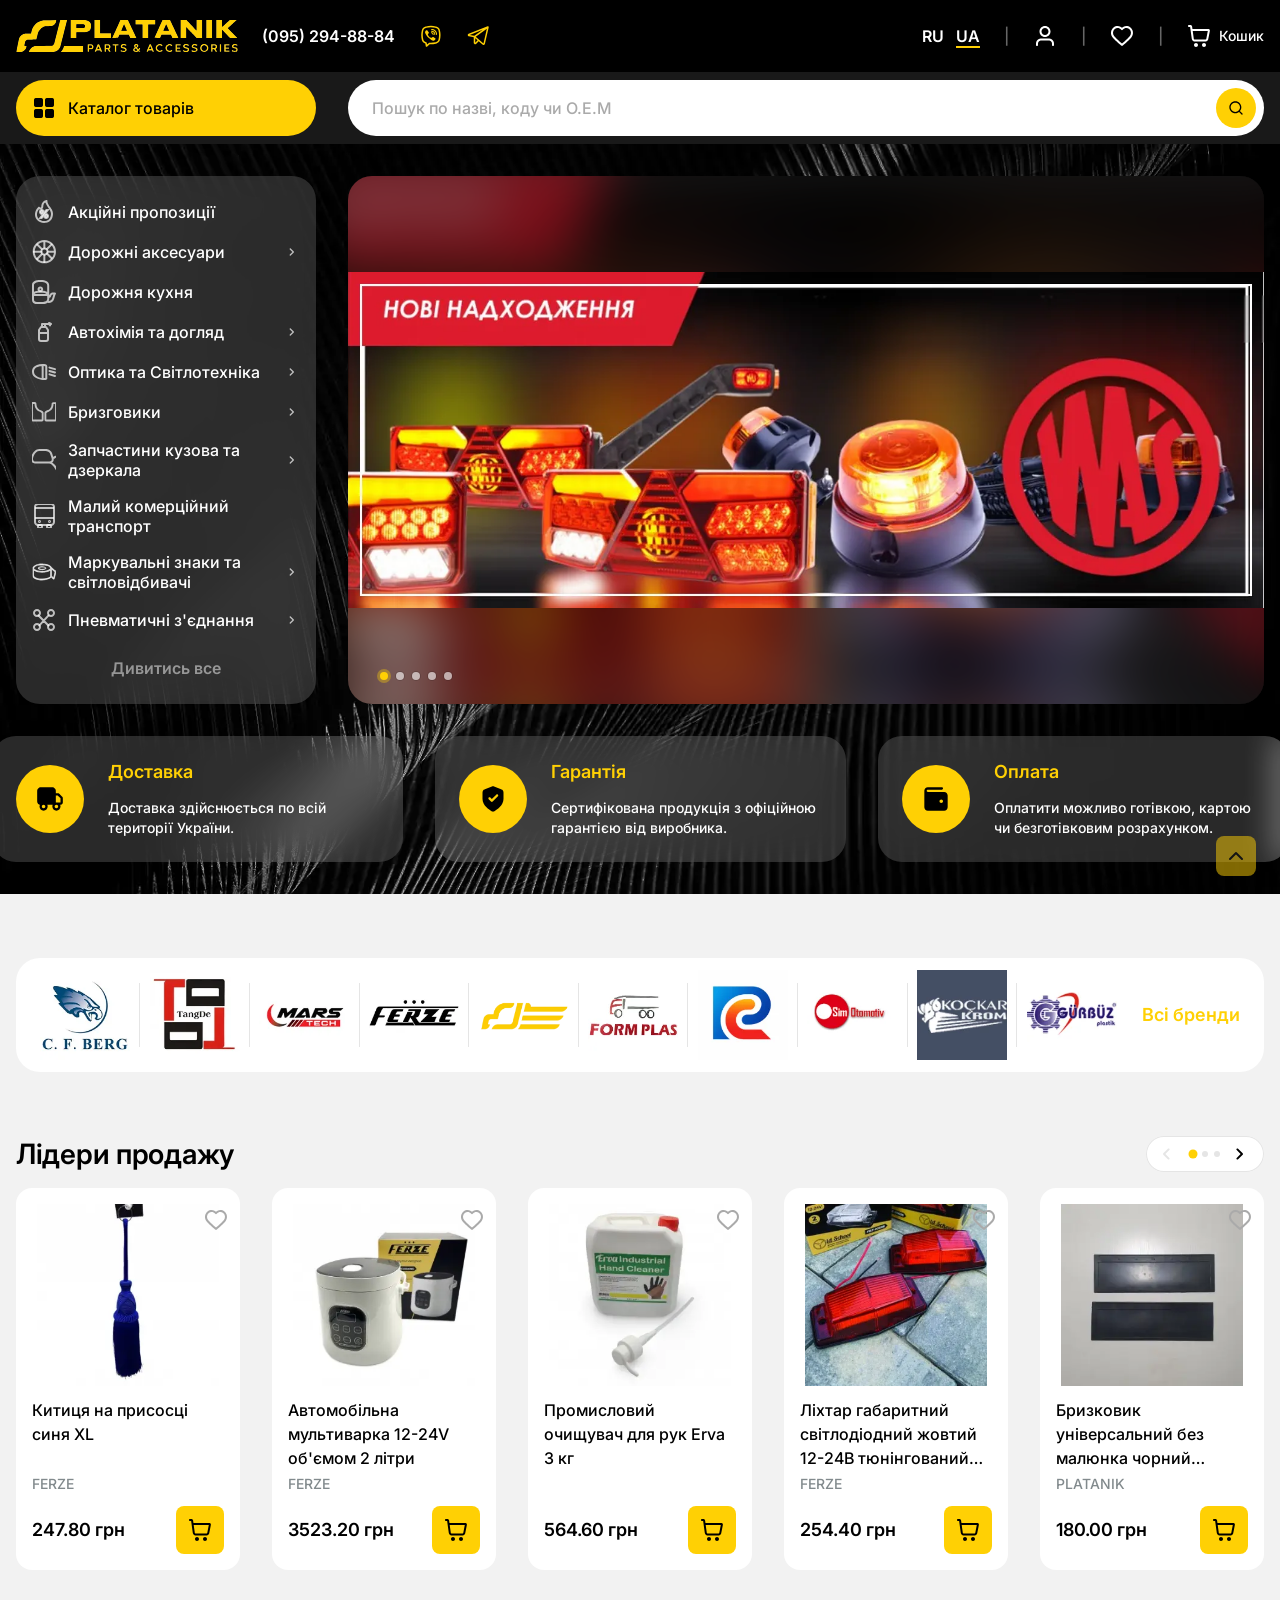
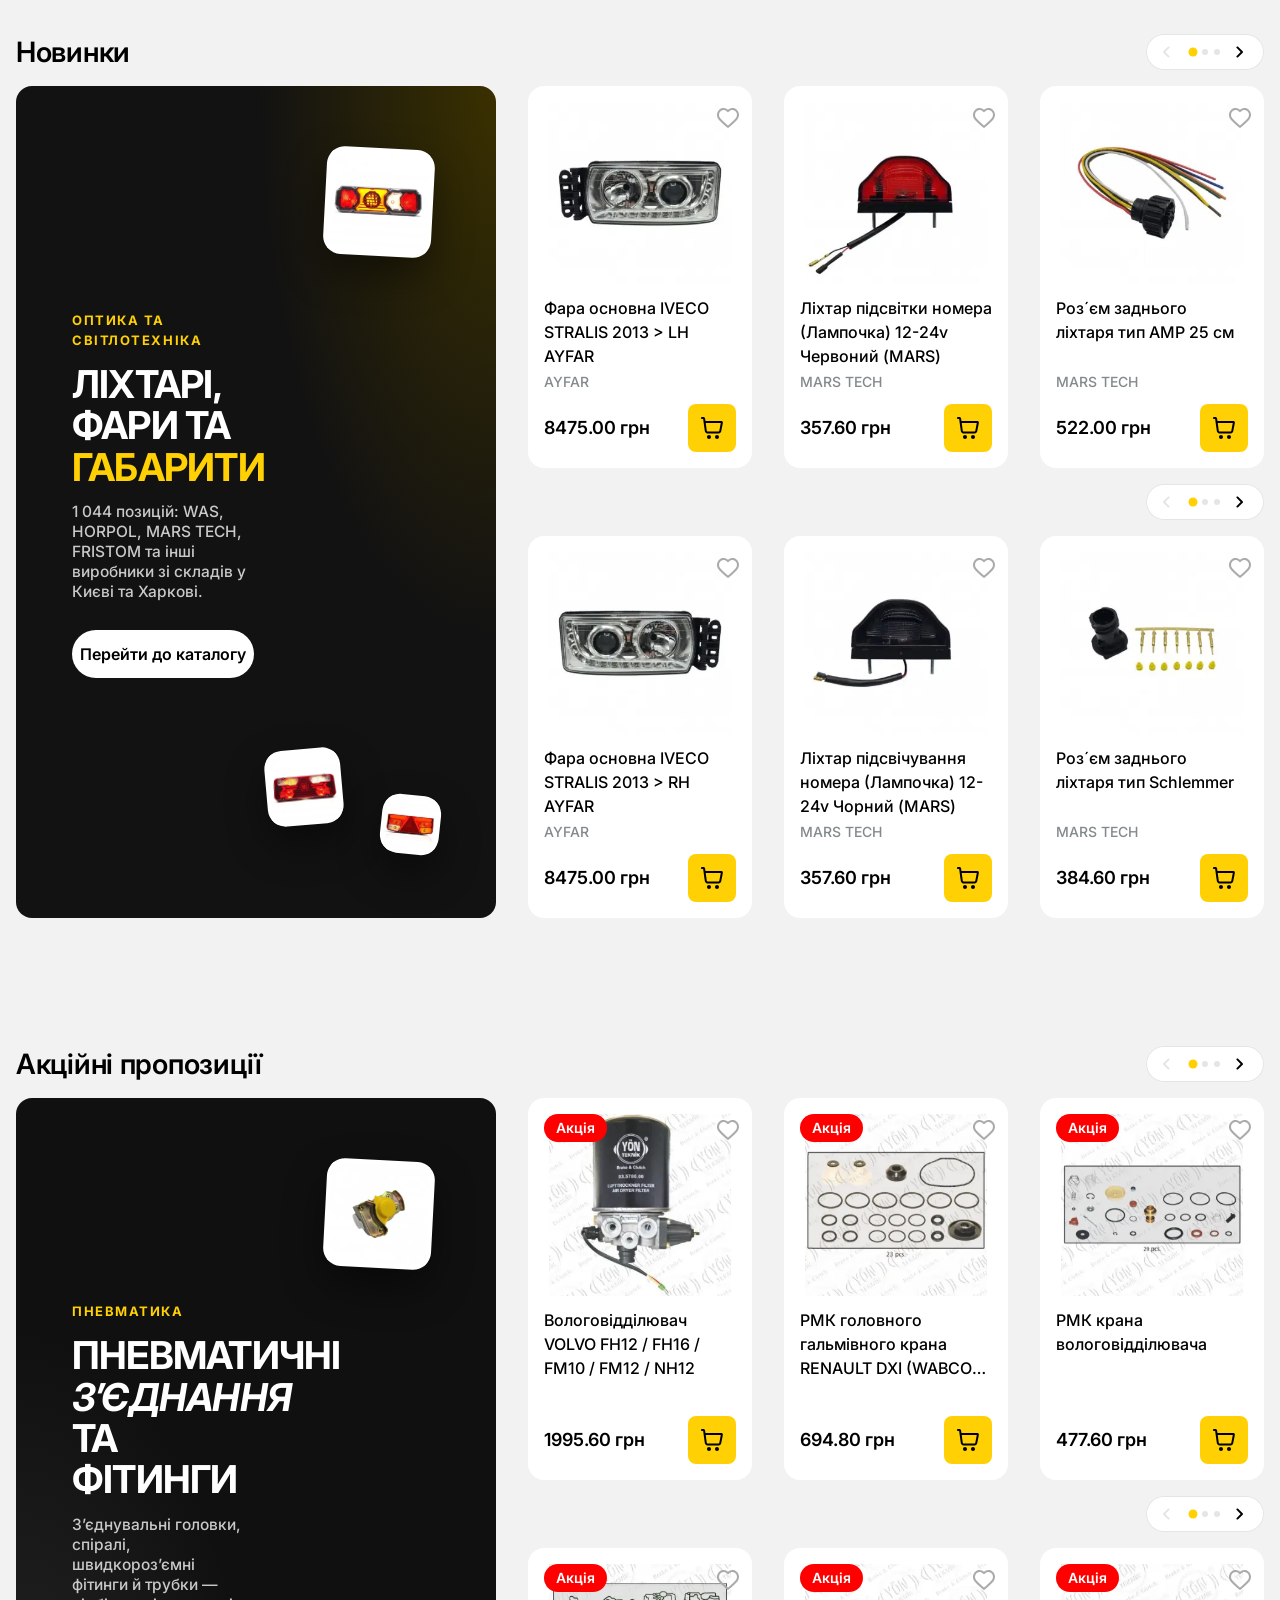
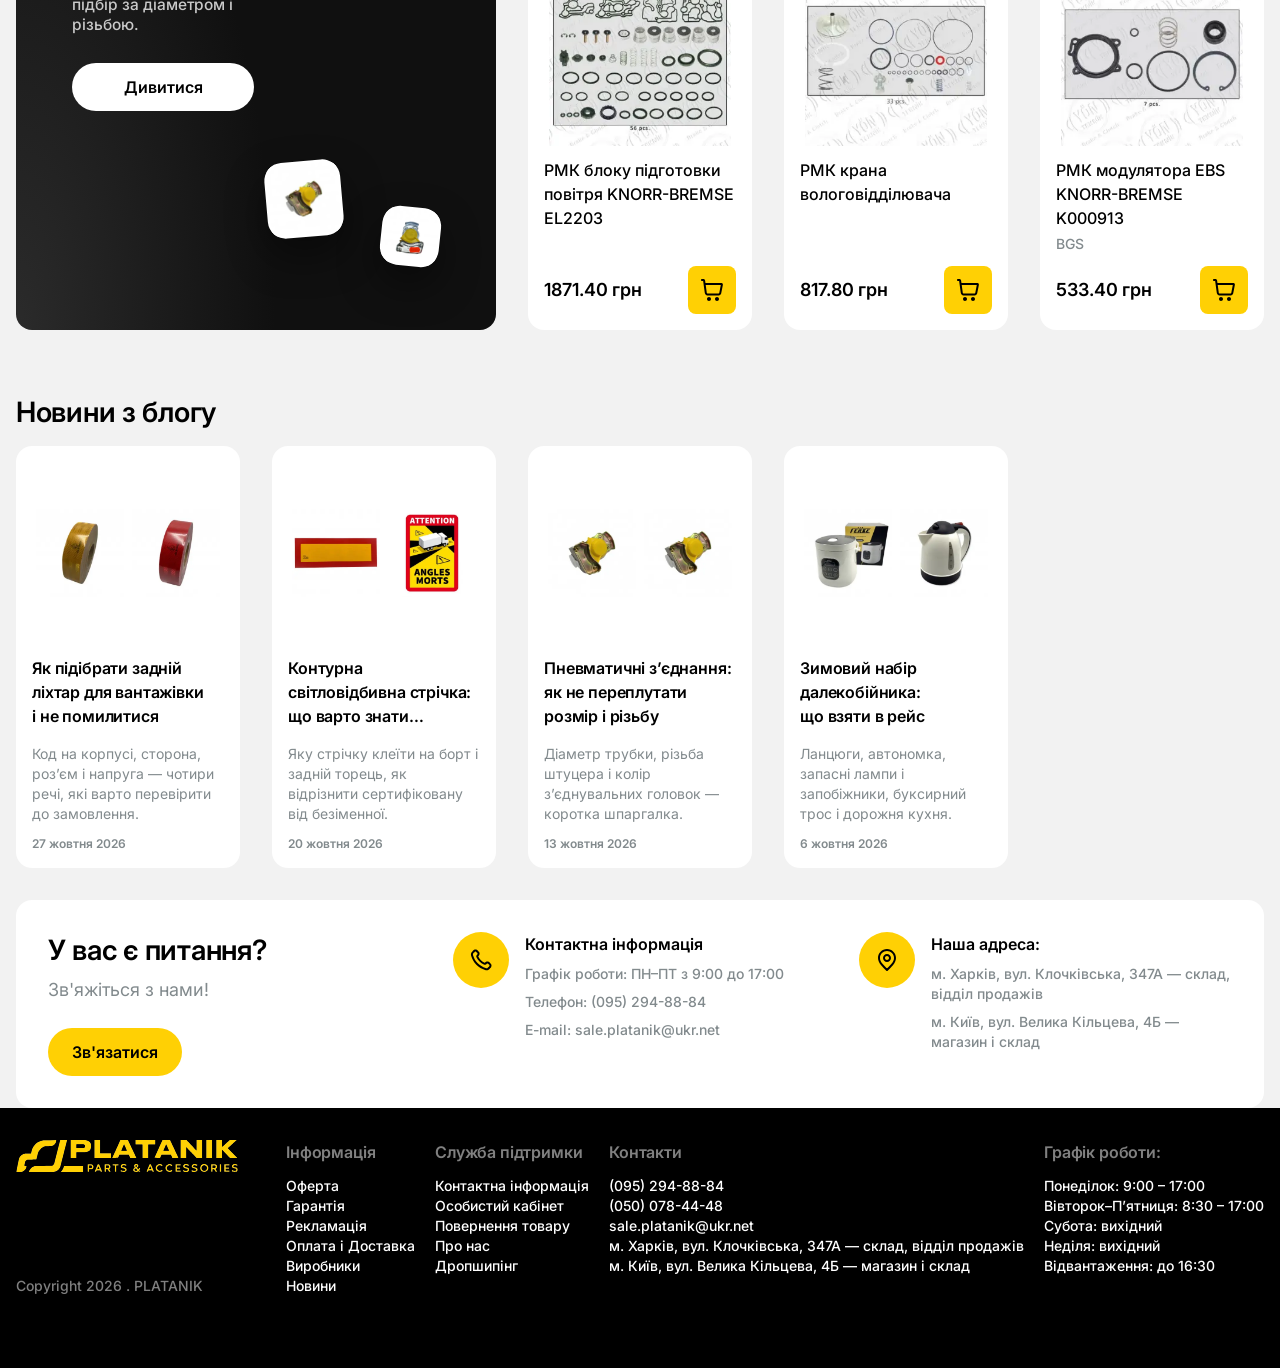
==== commit e44dd956: "Add files via upload" ====
--- a/index.html
+++ b/index.html
@@ -2,20 +2,18 @@
 <html lang="uk">
 <head>
 <meta charset="utf-8">
-<meta name="viewport" content="width=device-width,initial-scale=1,viewport-fit=cover">
-<link rel="icon" href="data:image/svg+xml,%3Csvg xmlns=%22http://www.w3.org/2000/svg%22 viewBox=%220 0 32 32%22%3E%3Crect width=%2232%22 height=%2232%22 rx=%226%22 fill=%22%23000%22/%3E%3Cpath d=%22M7 24 12 8h13l-2 6H16l-3 10z%22 fill=%22%23ffd004%22/%3E%3C/svg%3E">
-<style>
-:root { box-sizing: border-box; padding-top: env(safe-area-inset-top, 0px); padding-bottom: env(safe-area-inset-bottom, 0px); }
-body { margin: 0; padding: 0; }
-img { max-width: 100%; }
-[hidden]:not([hidden=until-found i]) { display: none !important; }
-</style>
+<meta name="viewport" content="width=device-width, initial-scale=1, viewport-fit=cover">
+</head>
+<body>
 <title>PLATANIK</title>
+<meta name="claude:viewport-fit-sides" content="cover">
 <meta name="description" content="PLATANIK — запчастини, аксесуари, світлотехніка та пневматика для вантажівок і причепів від ТОВ «ПЛА-ТАН І К». Склади в Києві та Харкові.">
 <link rel="preconnect" href="https://fonts.googleapis.com">
 <link rel="preconnect" href="https://fonts.gstatic.com" crossorigin>
 <link rel="stylesheet" href="https://fonts.googleapis.com/css2?family=Inter:wght@400;500;600;700;800&display=swap">
 <style>
+/* legacy layer: styles of screens not yet regenerated from Figma */
+
 /* Layout: black nav bar → #191919 action bar (catalog pill + search) → page on light grey with white 16px-radius cards;
    home hero sits on a dark carbon band (catalog sidebar · banner slider · promo card) → yellow (#ffd004) is the only accent → black footer.
    Type: Inter 500/600 everywhere, as in the PLATANIK Figma; codes in Inter tabular figures. */
@@ -87,79 +85,6 @@
 .heart.on { color: var(--danger); }
 .heart.on svg path { fill: currentColor; }
 
-/* ===== header ===== */
-.nav { background: var(--chrome); color: var(--chrome-ink); }
-.nav .wrap { display: flex; align-items: center; gap: 24px; min-height: 72px; padding-block: 12px; }
-.logo { display: inline-flex; align-items: center; flex: none; color: var(--accent); }
-.logo svg { height: 32px; width: auto; display: block; }
-.nav .tel { display: flex; align-items: center; gap: 20px; font-size: 16px; font-weight: 600; }
-.nav .tel a.soc { color: var(--accent); display: inline-grid; }
-.nav .tel a.soc:hover { color: #fff; }
-.nav .sp { flex: 1; }
-.nav .right { display: flex; align-items: center; gap: 0; }
-.nav .right > * + *::before { content: ""; width: 1px; height: 16px; background: #5a5a5a; margin: 0 22px; display: inline-block; vertical-align: middle; }
-.nav .right > * { display: inline-flex; align-items: center; }
-.lang { display: inline-flex; gap: 12px; font-size: 14px; font-weight: 600; }
-.lang button { background: none; border: 0; padding: 2px 0; color: #fff; opacity: .75; }
-.lang button[aria-pressed="true"] { opacity: 1; box-shadow: inset 0 -2px 0 var(--accent); }
-.nbtn { position: relative; display: inline-flex; align-items: center; gap: 8px; background: none; border: 0; color: #fff; padding: 4px 0; font-size: 14px; font-weight: 500; }
-.nbtn:hover { color: var(--accent); }
-.badge { position: absolute; top: -6px; left: 14px; min-width: 18px; height: 18px; border-radius: 9px; background: var(--accent); color: #000; font: 700 11px/18px var(--f-body); text-align: center; padding: 0 5px; }
-.badge:empty, .badge[data-n="0"] { display: none; }
-.menu-pop { position: absolute; top: calc(100% + 10px); right: -8px; min-width: 180px; background: var(--surface); color: var(--ink); border-radius: 12px; box-shadow: var(--shadow); padding: 6px; z-index: 80; display: grid; }
-.menu-pop a, .menu-pop button { text-align: left; background: none; border: 0; padding: 10px 12px; border-radius: 8px; font-size: 14px; font-weight: 500; }
-.menu-pop a:hover, .menu-pop button:hover { background: var(--soft); }
-.burger { display: none; background: none; border: 0; color: #fff; padding: 6px; }
-
-.abar { background: var(--chrome-2); position: sticky; top: env(safe-area-inset-top, 0px); z-index: 50; }
-.abar .wrap { display: flex; gap: 32px; align-items: center; padding-block: 8px; min-height: 72px; }
-.catbtn { width: 300px; flex: none; height: 56px; display: inline-flex; align-items: center; gap: 12px; padding: 0 24px; border: 0; border-radius: 100px; background: var(--accent); color: #000; font-size: 16px; font-weight: 500; }
-.catbtn:hover { background: var(--accent-hover); }
-.search { position: relative; flex: 1; max-width: 936px; }
-.search form { display: flex; align-items: center; height: 56px; background: #fff; border-radius: 100px; padding: 8px 8px 8px 24px; }
-.search input { flex: 1; min-width: 0; border: 0; outline: 0; background: transparent; color: #0b0b0b; font-size: 16px; font-weight: 500; }
-.search input::placeholder { color: #aaa; }
-.search .go { width: 40px; height: 40px; border-radius: 50%; border: 0; background: var(--accent); color: #000; display: grid; place-items: center; flex: none; }
-.search:focus-within form { box-shadow: 0 0 0 3px rgba(255, 208, 4, .45); }
-.sugg { position: absolute; left: 0; right: 0; top: calc(100% + 8px); background: var(--surface); color: var(--ink); border-radius: var(--r); box-shadow: var(--shadow); z-index: 90; overflow: hidden; max-height: min(70vh, 640px); overflow-y: auto; }
-.sugg .sg-h { font-size: 12px; text-transform: uppercase; letter-spacing: .08em; color: var(--muted); padding: 12px 16px 6px; }
-.sugg a.sg-c { display: flex; justify-content: space-between; gap: 10px; padding: 8px 16px; font-size: 14px; }
-.sugg a.sg-p { display: grid; grid-template-columns: 56px minmax(0, 1fr) auto; gap: 12px; align-items: center; padding: 8px 16px; }
-.sugg a.on, .sugg a:hover { background: var(--soft); }
-.sugg .sg-ph { width: 56px; height: 56px; border-radius: 8px; background: var(--photo); display: grid; place-items: center; overflow: hidden; }
-.sugg .sg-ph img { max-width: 52px; max-height: 52px; object-fit: contain; }
-.sugg .sg-n { font-size: 14px; line-height: 1.35; display: -webkit-box; -webkit-line-clamp: 2; -webkit-box-orient: vertical; overflow: hidden; }
-.sugg .sg-m { font-size: 12px; color: var(--muted); }
-.sugg .sg-pr { font-weight: 600; font-size: 14px; white-space: nowrap; }
-.sugg .sg-all { display: block; text-align: center; padding: 14px; font-weight: 600; border-top: 1px solid var(--line); color: var(--accent-text); }
-.sugg .sg-empty { padding: 20px 16px; color: var(--muted); font-size: 14px; }
-
-/* mega menu */
-.mega { position: absolute; left: 0; right: 0; top: 100%; z-index: 70; padding-top: 8px; }
-.mega .wrap { display: grid; grid-template-columns: 300px minmax(0, 1fr); gap: 24px; align-items: start; }
-.mega-in { display: contents; }
-.mega .catside { background: var(--chrome-2); }
-.mega .panel { background: var(--surface); border-radius: var(--r); box-shadow: var(--shadow); padding: 24px; min-height: 528px; max-height: calc(100vh - 170px); overflow: auto; }
-.mega .panel h3 { font-size: 20px; margin-bottom: 18px; display: flex; justify-content: space-between; align-items: baseline; gap: 12px; }
-.mega .panel h3 a { font-size: 14px; color: var(--accent-text); font-weight: 600; }
-.tiles { display: grid; grid-template-columns: repeat(auto-fill, minmax(150px, 1fr)); gap: 12px; }
-.tile { display: grid; grid-template-rows: 110px auto; gap: 8px; padding: 12px; border-radius: 12px; text-align: center; font-size: 14px; line-height: 1.3; transition: background .15s; }
-.tile:hover { background: var(--soft); }
-.tile .tph { display: grid; place-items: center; background: var(--photo); border-radius: 10px; overflow: hidden; }
-.tile .tph img { max-height: 100px; object-fit: contain; }
-.tile small { color: var(--muted); font-size: 12px; display: block; margin-top: 2px; }
-.sublist { columns: 3 220px; column-gap: 24px; }
-.sublist a { display: block; padding: 5px 0; font-size: 14px; color: var(--ink-2); break-inside: avoid; }
-.sublist a:hover { color: var(--accent-text); }
-
-/* catalog side list (dark, as in the hero) */
-.catside { width: 300px; border-radius: var(--r); background: rgba(25, 25, 25, .92); color: #fff; padding: 12px 0; backdrop-filter: blur(4px); }
-.catside a { display: flex; align-items: center; gap: 12px; padding: 8px 16px; font-size: 14.5px; line-height: 1.3; min-height: 40px; }
-.catside a .ico { color: var(--accent); }
-.catside a .chev { margin-left: auto; color: #8a8a8a; width: 18px; height: 18px; }
-.catside a:hover, .catside a.on { background: rgba(255, 255, 255, .07); color: var(--accent); }
-.catside a.all { justify-content: center; color: #fff; font-weight: 600; padding-top: 12px; }
-
 /* ===== page bits ===== */
 main { min-height: 50vh; }
 .crumbs { display: flex; flex-wrap: wrap; align-items: center; gap: 8px; font-size: 13px; color: var(--muted); padding-block: 20px 12px; }
@@ -180,23 +105,6 @@
 .pager .dots i { width: 6px; height: 6px; border-radius: 3px; background: var(--line-2); transition: width .2s, background .2s; }
 .pager .dots i.on { width: 6px; background: var(--accent); }
 
-/* hero */
-.hero { position: relative; background-color: #0a0a0a; background-image:
-  repeating-linear-gradient(45deg, rgba(255,255,255,.035) 0 2px, transparent 2px 6px),
-  repeating-linear-gradient(-45deg, rgba(0,0,0,.5) 0 2px, transparent 2px 6px),
-  radial-gradient(120% 90% at 70% 0%, #2a2a2a 0%, #0a0a0a 60%); color: #fff; padding-block: 32px 40px; }
-.hero-grid { display: grid; grid-template-columns: 300px minmax(0, 1fr) 300px; gap: 32px; align-items: stretch; }
-.hero .catside { min-height: 528px; }
-.slider { position: relative; border-radius: var(--r); overflow: hidden; min-height: 528px; background: #151515; isolation: isolate; }
-.slide { position: absolute; inset: 0; opacity: 0; transition: opacity .6s; pointer-events: none; display: grid; }
-.slide.on { opacity: 1; pointer-events: auto; }
-.slide img.full { width: 100%; height: 100%; object-fit: cover; }
-.sl-dots { position: absolute; left: 0; right: 0; bottom: 18px; display: flex; justify-content: center; gap: 8px; z-index: 3; }
-.sl-dots button { width: 10px; height: 10px; border-radius: 5px; border: 0; background: rgba(255,255,255,.45); padding: 0; transition: width .25s, background .25s; }
-.sl-dots button.on { width: 28px; background: var(--accent); }
-.sl-arrow { position: absolute; top: 50%; transform: translateY(-50%); z-index: 3; width: 44px; height: 44px; border-radius: 50%; border: 0; background: rgba(0,0,0,.45); color: #fff; display: grid; place-items: center; }
-.sl-arrow:hover { background: rgba(0,0,0,.7); }
-.sl-arrow.prev { left: 14px; } .sl-arrow.next { right: 14px; }
 /* composed banners (built from real catalogue photos) */
 .bn { position: relative; display: grid; grid-template-columns: minmax(0, 1.05fr) minmax(0, 1fr); align-items: center; gap: 12px; padding: 48px 56px 64px; height: 100%; color: #fff; overflow: hidden; }
 .bn .eb { font-size: 13px; font-weight: 700; letter-spacing: .12em; text-transform: uppercase; color: var(--accent); margin-bottom: 14px; }
@@ -227,120 +135,6 @@
 .benefit .bi { width: 68px; height: 68px; border-radius: 50%; background: var(--accent); color: #000; display: grid; place-items: center; flex: none; }
 .benefit b { display: block; font-size: 17px; color: var(--accent); margin-bottom: 6px; }
 .benefit span { font-size: 14px; color: #d6d6d6; line-height: 1.45; }
-
-/* brands strip */
-.brands { display: flex; align-items: center; gap: 0; padding: 12px 24px; overflow-x: auto; scrollbar-width: none; }
-.brands::-webkit-scrollbar { display: none; }
-.brands a.bl { flex: none; width: 128px; height: 90px; display: grid; place-items: center; padding: 6px 12px; border-right: 1px solid var(--line); }
-.brands a.bl img { max-width: 100%; max-height: 70px; object-fit: contain; filter: grayscale(.15); transition: filter .2s, transform .2s; }
-.brands a.bl:hover img { filter: none; transform: scale(1.04); }
-.brands a.bl span { font-weight: 700; font-size: 14px; letter-spacing: .02em; text-align: center; }
-.brands a.all { flex: none; padding: 0 24px; font-weight: 600; color: var(--accent-text); white-space: nowrap; }
-.brands .lg { background: #fff; border-radius: 10px; }
-
-/* product card */
-.row-scroll { display: grid; grid-auto-flow: column; grid-auto-columns: calc((100% - 4 * 32px) / 5); gap: 32px; overflow-x: auto; scroll-snap-type: x mandatory; scrollbar-width: none; padding-bottom: 4px; }
-.row-scroll::-webkit-scrollbar { display: none; }
-.row-scroll > * { scroll-snap-align: start; }
-.grid { display: grid; grid-template-columns: repeat(auto-fill, minmax(232px, 1fr)); gap: 24px; }
-.pc { position: relative; background: var(--surface); border-radius: var(--r); padding: 16px; display: flex; flex-direction: column; gap: 12px; transition: box-shadow .2s; min-width: 0; }
-.pc:hover { box-shadow: var(--shadow); z-index: 2; }
-.pc .ph { display: grid; place-items: center; aspect-ratio: 1; max-height: 182px; width: 100%; margin: 0 auto; background: var(--photo); border-radius: 12px; overflow: hidden; }
-.pc .ph img { width: 100%; height: 100%; object-fit: contain; transition: transform .3s; }
-.pc:hover .ph img { transform: scale(1.04); }
-.pc .heart { position: absolute; top: 12px; right: 12px; z-index: 2; }
-.pc .tag { position: absolute; top: 16px; left: 16px; z-index: 2; }
-.tag { display: inline-block; font-size: 12px; font-weight: 600; line-height: 1; padding: 6px 10px; border-radius: 100px; background: var(--danger); color: #fff; white-space: nowrap; }
-.tag.y { background: var(--accent); color: #000; }
-.tag.k { background: var(--chrome-2); color: #fff; }
-.pc .nm { font-size: 15.5px; line-height: 1.45; font-weight: 500; display: -webkit-box; -webkit-line-clamp: 3; -webkit-box-orient: vertical; overflow: hidden; min-height: calc(15.5px * 1.45 * 3); }
-.pc .nm:hover { color: var(--accent-text); }
-.pc .br { font-size: 13.5px; color: var(--muted); margin-top: -6px; }
-.pc .fields { display: grid; grid-template-columns: auto minmax(0, 1fr); gap: 2px 8px; font-size: 12.5px; line-height: 1.5; }
-.pc .fields dt { color: var(--muted); }
-.pc .fields dd { margin: 0; text-align: right; overflow: hidden; text-overflow: ellipsis; white-space: nowrap; }
-.pc .buy { display: flex; align-items: center; gap: 8px; margin-top: auto; }
-.price { display: grid; gap: 2px; flex: 1; min-width: 0; }
-.price b { font-size: 18px; font-weight: 600; white-space: nowrap; font-variant-numeric: tabular-nums; }
-.price b small { font-size: 13px; font-weight: 600; }
-.price s { color: var(--muted); font-size: 13px; }
-.price .rrc { font-size: 11px; color: var(--muted); background: var(--soft); border-radius: 100px; padding: 2px 7px; margin-left: 6px; vertical-align: 2px; font-weight: 600; }
-.nostock { display: inline-flex; align-items: center; gap: 4px; font-size: 12px; font-weight: 600; color: var(--danger); background: var(--danger-soft); border-radius: 100px; padding: 3px 9px; }
-.instock { display: inline-flex; align-items: center; gap: 6px; font-size: 13px; font-weight: 600; color: var(--ok); background: var(--ok-soft); border-radius: 100px; padding: 5px 12px; }
-.pc .wh { display: none; }
-@media (hover: hover) and (min-width: 900px) {
-  .grid .pc .wh { display: grid; position: absolute; left: 0; right: 0; top: calc(100% - 14px); background: var(--surface); border-radius: 0 0 var(--r) var(--r); padding: 6px 16px 14px; box-shadow: 0 16px 24px rgba(0,0,0,.08); opacity: 0; pointer-events: none; transition: opacity .15s; font-size: 12.5px; gap: 2px; }
-  .grid .pc:hover .wh { opacity: 1; pointer-events: auto; }
-}
-.pc .wh b { font-size: 12px; font-weight: 600; margin-bottom: 2px; }
-.pc .wh div { display: flex; justify-content: space-between; color: var(--muted); }
-.pc .wh div span:last-child { color: var(--ink); }
-.noph { width: 100%; height: 100%; display: grid; place-content: center; text-align: center; gap: 4px; color: #9a9a9a; font-size: 12px; background: #fafafa; }
-.noph b { color: #bbb; font-size: 15px; letter-spacing: .1em; }
-
-/* listing page */
-.lst { display: grid; grid-template-columns: 290px minmax(0, 1fr); gap: 24px; align-items: start; padding-bottom: 48px; }
-.filters { background: var(--surface); border-radius: var(--r); padding: 20px; display: grid; gap: 4px; position: sticky; top: calc(env(safe-area-inset-top, 0px) + 88px); max-height: calc(100vh - 104px); overflow: auto; overscroll-behavior: contain; }
-.filters .fh { display: flex; justify-content: space-between; align-items: center; margin-bottom: 8px; }
-.filters .fh b { font-size: 18px; }
-.filters .fh button { background: none; border: 0; font-size: 12.5px; color: var(--muted); text-decoration: underline; text-underline-offset: 3px; }
-.fg { border-top: 1px solid var(--line); padding-block: 14px; display: grid; gap: 8px; }
-.fg:first-of-type { border-top: 0; padding-top: 4px; }
-.fg > b { font-size: 14.5px; }
-.chk { display: flex; align-items: center; gap: 10px; font-size: 14px; cursor: pointer; padding: 2px 0; }
-.chk input { appearance: none; width: 18px; height: 18px; border-radius: 4px; border: 1.5px solid var(--line-2); background: var(--surface); display: grid; place-items: center; flex: none; margin: 0; cursor: pointer; }
-.chk input:checked { background: var(--accent); border-color: var(--accent); }
-.chk input:checked::after { content: ""; width: 9px; height: 5px; border: 2px solid #000; border-top: 0; border-right: 0; transform: rotate(-45deg) translate(1px, -1px); }
-.chk input[type="radio"] { border-radius: 50%; }
-.chk input[type="radio"]:checked::after { width: 8px; height: 8px; border: 0; border-radius: 50%; background: #000; transform: none; }
-.chk small { color: var(--muted); font-size: 12.5px; font-variant-numeric: tabular-nums; }
-.chk.zero { opacity: .45; }
-.prange { display: grid; grid-template-columns: minmax(0, 1fr) 10px minmax(0, 1fr) auto; gap: 6px; align-items: center; }
-.prange input { width: 100%; min-width: 0; border: 1px solid var(--line-2); border-radius: 100px; padding: 9px 10px; text-align: center; background: var(--surface); font-variant-numeric: tabular-nums; }
-.prange span { text-align: center; color: var(--muted); }
-.prange button { width: 40px; height: 40px; border-radius: 50%; border: 0; background: var(--accent); font-weight: 600; font-size: 13px; }
-.dual { position: relative; height: 24px; margin: 4px 6px 0; }
-.dual .tr { position: absolute; left: 0; right: 0; top: 11px; height: 2px; background: var(--line); border-radius: 1px; }
-.dual .fl { position: absolute; top: 11px; height: 2px; background: var(--accent); }
-.dual input { position: absolute; inset: 0; width: 100%; appearance: none; background: none; pointer-events: none; margin: 0; }
-.dual input::-webkit-slider-thumb { appearance: none; width: 16px; height: 16px; border-radius: 50%; background: var(--accent); border: 3px solid var(--surface); box-shadow: 0 0 0 1px var(--accent); pointer-events: auto; cursor: pointer; }
-.dual input::-moz-range-thumb { width: 12px; height: 12px; border-radius: 50%; background: var(--accent); border: 3px solid var(--surface); pointer-events: auto; cursor: pointer; }
-.toolbar { display: flex; flex-wrap: wrap; align-items: center; justify-content: flex-end; gap: 10px 24px; font-size: 13.5px; color: var(--muted); }
-.toolbar label { display: inline-flex; align-items: center; gap: 6px; }
-.toolbar select { border: 0; background: transparent; font-weight: 600; color: var(--ink); padding: 4px 2px; cursor: pointer; }
-.vt { display: inline-flex; gap: 4px; }
-.vt button { background: none; border: 0; padding: 4px; color: var(--line-2); border-radius: 6px; }
-.vt button[aria-pressed="true"] { color: var(--accent); }
-.subcats { display: flex; flex-wrap: wrap; gap: 8px; margin-bottom: 20px; }
-.subcats a { background: var(--surface); border-radius: 100px; padding: 9px 16px; font-size: 14px; display: inline-flex; gap: 8px; align-items: center; }
-.subcats a small { color: var(--muted); font-variant-numeric: tabular-nums; }
-.subcats a:hover { box-shadow: inset 0 0 0 1.5px var(--accent); }
-.chips { display: flex; flex-wrap: wrap; gap: 8px; margin-bottom: 16px; }
-.chips button { border: 0; background: var(--accent-soft); color: var(--ink); border-radius: 100px; padding: 6px 12px; font-size: 13px; font-weight: 600; }
-.chips button::after { content: " ×"; color: var(--muted); }
-.fbtn { display: none; }
-.pages { display: flex; flex-wrap: wrap; align-items: center; gap: 8px; margin-top: 28px; }
-.pages button { min-width: 36px; height: 36px; border-radius: 50%; border: 0; background: var(--line); font-size: 13px; font-weight: 600; padding: 0 6px; font-variant-numeric: tabular-nums; }
-.pages button.on { background: var(--accent); }
-.pages button.nx { background: none; }
-.pages span { color: var(--muted); }
-.empty { display: grid; justify-items: center; text-align: center; gap: 12px; padding: 56px 20px; background: var(--surface); border-radius: var(--r); }
-.empty .ei { width: 72px; height: 72px; border-radius: 50%; background: var(--accent-soft); display: grid; place-items: center; color: var(--accent-text); }
-.empty b { font-size: 22px; }
-.empty p { color: var(--muted); max-width: 52ch; }
-
-/* table view */
-.tbl { background: var(--surface); border-radius: var(--r); overflow: hidden; }
-.tbl .th, .tbl .tr { display: grid; grid-template-columns: 76px minmax(0, 2.6fr) minmax(0, 1.3fr) minmax(0, 1.2fr) minmax(0, 1.1fr) 104px; gap: 16px; align-items: center; padding: 12px 16px; }
-.tbl .th { background: var(--soft); font-size: 12.5px; color: var(--muted); padding-block: 16px; }
-.tbl .tr { border-top: 1px solid var(--line); font-size: 13.5px; }
-.tbl .tr .tph { width: 64px; height: 64px; background: var(--photo); border-radius: 8px; display: grid; place-items: center; overflow: hidden; }
-.tbl .tr .tph img { max-width: 60px; max-height: 60px; object-fit: contain; }
-.tbl .tr .tn { line-height: 1.4; }
-.tbl .tr .tn:hover { color: var(--accent-text); }
-.tbl .tr .c-b small { display: block; color: var(--muted); }
-.tbl .tr .act { display: flex; align-items: center; gap: 6px; justify-content: flex-end; }
-.tbl .tr .pr b { font-size: 15px; white-space: nowrap; }
 
 /* product page */
 .prod { display: grid; grid-template-columns: minmax(0, 1fr) minmax(0, 1.2fr) 380px; gap: 16px; align-items: start; }
@@ -487,28 +281,6 @@
 .mfoot .sum b { color: var(--ink); font-size: 18px; margin-left: 8px; }
 @keyframes fadein { from { opacity: 0; } }
 
-/* contact block + footer */
-.ask { padding: 40px 48px; display: grid; grid-template-columns: 1.1fr 1fr 1fr; gap: 32px; align-items: start; margin-block: 32px 48px; }
-.ask h2 { font-size: 28px; }
-.ask p.muted { margin: 8px 0 20px; font-size: 16px; }
-.ask .ci { display: flex; gap: 16px; }
-.ask .ci .ib { width: 48px; height: 48px; border-radius: 50%; background: var(--accent); color: #000; display: grid; place-items: center; flex: none; }
-.ask .ci b { display: block; margin-bottom: 6px; font-size: 14.5px; }
-.ask .ci div { font-size: 13px; line-height: 1.75; }
-.ask .ci span { color: var(--muted); }
-.ftr { background: var(--chrome); color: #fff; font-size: 13.5px; }
-.ftr .wrap { display: grid; grid-template-columns: 1.3fr 1fr 1fr 1.2fr 1.1fr; gap: 32px; padding-block: 40px 32px; position: relative; }
-.ftr h4 { color: #8d8d8d; font-size: 14px; font-weight: 600; margin-bottom: 14px; }
-.ftr ul { list-style: none; margin: 0; padding: 0; display: grid; gap: 10px; }
-.ftr a:hover { color: var(--accent); }
-.ftr .copy { color: #8d8d8d; font-size: 12.5px; margin-top: auto; }
-.ftr .fl { display: flex; flex-direction: column; gap: 20px; }
-.totop { position: fixed; right: max(24px, calc(env(safe-area-inset-right, 0px) + 16px)); bottom: max(24px, calc(env(safe-area-inset-bottom, 0px) + 16px)); width: 48px; height: 48px; border-radius: 10px; border: 0; background: #6b5600; color: var(--accent); display: grid; place-items: center; z-index: 40; box-shadow: 0 6px 18px rgba(0,0,0,.25); opacity: 0; pointer-events: none; transition: opacity .2s; }
-.totop.on { opacity: 1; pointer-events: auto; }
-.toast { position: fixed; left: 50%; bottom: calc(env(safe-area-inset-bottom, 0px) + 24px); transform: translate(-50%, 16px); background: var(--warn-soft); color: var(--ink); border: 1px solid #f0d966; border-radius: 10px; padding: 12px 16px; font-size: 13.5px; z-index: 300; display: flex; gap: 24px; align-items: center; opacity: 0; pointer-events: none; transition: opacity .2s, transform .2s; max-width: calc(100vw - 32px); box-shadow: var(--shadow); }
-.toast.on { opacity: 1; transform: translate(-50%, 0); pointer-events: auto; }
-.toast a { color: var(--accent-text); font-weight: 600; }
-
 /* text pages */
 .txt { display: grid; grid-template-columns: 280px minmax(0, 1fr); gap: 24px; align-items: start; padding-bottom: 32px; }
 .txt nav { padding: 12px; display: grid; position: sticky; top: calc(env(safe-area-inset-top, 0px) + 88px); }
@@ -561,109 +333,47 @@
 
 /* ===== responsive ===== */
 @media (max-width: 1400px) {
-  .row-scroll { grid-auto-columns: calc((100% - 3 * 24px) / 4); gap: 24px; }
-  .hero-grid { grid-template-columns: 280px minmax(0, 1fr) 260px; gap: 20px; }
-  .catside { width: 280px; } .catbtn { width: 280px; }
-  .mega .wrap { grid-template-columns: 280px minmax(0, 1fr); }
   .prod { grid-template-columns: minmax(0, 1fr) minmax(0, 1.15fr); }
   .prod .side-info { grid-column: 1 / -1; display: grid; grid-template-columns: repeat(4, minmax(0, 1fr)); gap: 0 20px; }
   .prod .side-info .si { border-top: 0; }
   .ptabs { grid-template-columns: 1fr; } .ptabs .side-ban { display: none; }
-  .ftr .wrap { grid-template-columns: repeat(3, minmax(0, 1fr)); }
 }
 @media (max-width: 1180px) {
-  .hero-grid { grid-template-columns: minmax(0, 1fr) 260px; }
-  .hero .catside { display: none; }
-  .cl .th { display: none; }
-  .cl .tr { grid-template-columns: 64px minmax(0, 1fr) 30px; grid-template-areas: "ph nm rm" "ph wh rm" "ph qt rm"; }
-  .cl .tr .tph { grid-area: ph; align-self: start; } .cl .tr .c-n { grid-area: nm; } .cl .tr .c-b { display: none; } .cl .tr .c-w { grid-area: wh; max-width: 220px; } .cl .tr .c-q { grid-area: qt; display: flex; align-items: center; gap: 16px; } .cl .tr .rm { grid-area: rm; align-self: start; }
-  .cl .tr .c-p { display: none; }
-  .cl .tr .c-q .lp { display: inline; }
   .co { grid-template-columns: 1fr; }
-  .tbl .th { display: none; }
-  .tbl .tr { grid-template-columns: 64px minmax(0, 1fr) auto; }
-  .tbl .tr .c-b, .tbl .tr .c-s { display: none; }
-}
-.cl .tr .c-q .lp { display: none; font-weight: 600; }
+}
 @media (max-width: 980px) {
-  .nav .tel .num-t, .nav .right .lang-w::before { }
-  .lst { grid-template-columns: 1fr; }
   .fbtn { display: inline-flex; }
-  .filters { position: fixed; inset: 0 auto 0 0; width: min(340px, 88vw); z-index: 150; border-radius: 0 var(--r) var(--r) 0; max-height: none; transform: translateX(-104%); transition: transform .22s; padding-top: calc(env(safe-area-inset-top, 0px) + 20px); padding-bottom: calc(env(safe-area-inset-bottom, 0px) + 20px); padding-left: max(20px, env(safe-area-inset-left, 0px)); box-shadow: var(--shadow); }
-  .filters.open { transform: none; }
-  .fscrim { position: fixed; inset: 0; background: var(--scrim); z-index: 149; }
   .cart-l { grid-template-columns: 1fr; } .csum { position: static; }
   .txt, .acc { grid-template-columns: 1fr; } .txt nav, .acc nav { position: static; display: flex; overflow-x: auto; gap: 4px; scrollbar-width: none; } .txt nav a, .acc nav a, .acc nav button { white-space: nowrap; }
-  .ask { grid-template-columns: 1fr; padding: 28px 24px; }
-  .benefits { grid-template-columns: 1fr; gap: 12px; }
 }
 @media (max-width: 860px) {
-  .nav .wrap { gap: 14px; min-height: 60px; padding-block: 10px; }
-  .logo svg { height: 26px; }
-  .nav .tel { display: none; }
-  .nav .right > * + *::before { margin: 0 12px; }
-  .nav .right .lang-w, .nav .right .user-w .lbl { display: none; }
-  .nav .right .lang-w + *::before { display: none; }
-  .nav .nbtn .lbl { display: none; }
   .burger { display: inline-grid; }
-  .abar .wrap { gap: 10px; min-height: 60px; padding-block: 8px; }
-  .catbtn { width: auto; height: 44px; padding: 0 16px; font-size: 14px; }
-  .search form { height: 44px; padding: 4px 4px 4px 16px; }
-  .search .go { width: 36px; height: 36px; }
-  .search input { font-size: 15px; }
-  .hero { padding-block: 16px 24px; }
-  .hero-grid { grid-template-columns: 1fr; }
-  .slider { min-height: 0; aspect-ratio: 358 / 300; }
-  .promo { display: none; }
   .bn { grid-template-columns: 1fr; padding: 24px 22px 44px; align-content: start; }
   .bn .pics { position: absolute; right: -10%; bottom: -6%; width: 62%; height: 70%; min-height: 0; opacity: .95; }
   .bn h2 { font-size: 24px; max-width: 12ch; }
   .bn p { display: none; }
   .bn .btn { margin-top: 18px; padding: 11px 18px; font-size: 13.5px; }
   .sl-arrow { display: none; }
-  .row-scroll { grid-auto-columns: 46%; gap: 12px; }
-  .grid { grid-template-columns: repeat(2, minmax(0, 1fr)); gap: 10px; }
-  .pc { padding: 10px; gap: 8px; border-radius: 12px; }
-  .pc .nm { font-size: 13.5px; -webkit-line-clamp: 3; min-height: calc(13.5px * 1.45 * 3); }
-  .pc .fields { display: none; }
-  .pc .tag { top: 10px; left: 10px; font-size: 11px; padding: 5px 8px; }
-  .pc .heart { top: 6px; right: 6px; }
-  .price b { font-size: 15px; }
-  .ibtn { width: 40px; height: 40px; }
   .prod { grid-template-columns: 1fr; }
   .prod .side-info { grid-template-columns: 1fr 1fr; }
   .gal, .pinfo { padding: 16px; }
   .pinfo .top { grid-template-columns: 1fr; } .pinfo .bcard { display: none; }
   .pbuy .btn { flex: 1; min-width: 0; }
-  .sec { padding-block: 22px; }
-  .ftr .wrap { grid-template-columns: 1fr 1fr; gap: 24px; }
-  .ftr .fl { grid-column: 1 / -1; }
   .two { grid-template-columns: 1fr; }
   .prose { padding: 22px 18px; }
   .prose h1 { font-size: 24px; }
   .mline .mc b { margin-left: 0; }
-  .brands a.bl { width: 96px; height: 72px; }
   .co .box, .acc .pane, .auth { padding: 18px; }
 }
 @media (max-width: 520px) {
-  .nav .right > * + *::before { margin: 0 9px; }
-  .catbtn .lbl-long { display: none; }
   .prod .side-info { grid-template-columns: 1fr; }
   .whs { gap: 6px 20px; }
-  .pages button { min-width: 32px; height: 32px; }
-  .toolbar { justify-content: space-between; width: 100%; }
   .modal > div { border-radius: 16px; }
   .modal .mh, .modal .mb { padding-inline: 16px; }
-  .ftr .wrap { grid-template-columns: 1fr; }
 }
 @media (prefers-reduced-motion: reduce) { *, *::before, *::after { transition: none !important; animation: none !important; scroll-behavior: auto !important; } }
 
 /* ===== additions: novelties block, image banners, catalog index, mobile menu ===== */
-.nov { display: grid; grid-template-columns: minmax(0, 1.95fr) minmax(0, 3fr); gap: 32px; align-items: stretch; }
-.nov-b { border-radius: var(--r); overflow: hidden; display: grid; min-height: 560px; }
-.nov-b .bn { grid-template-columns: 1fr; grid-template-rows: auto 1fr; padding: 40px 36px; align-content: stretch; }
-.nov-b .bn .pics { min-height: 300px; }
-.nov-g { grid-auto-flow: column; grid-template-rows: repeat(2, auto); grid-auto-columns: calc((100% - 2 * 24px) / 3); gap: 24px; }
 .ibn { display: grid; grid-template-rows: auto 1fr; height: 100%; background: #101010; }
 .ibn-img img { display: block; width: 100%; aspect-ratio: 1230 / 450; object-fit: cover; }
 .ibn-strip { display: grid; grid-template-columns: minmax(0, 1fr) auto; grid-template-areas: "t b" "p p"; align-content: center; gap: 14px 20px; padding: 18px 24px 44px; }
@@ -676,10 +386,6 @@
 .ibn-p a span { background: #fff; border-radius: 10px; aspect-ratio: 4 / 3; display: grid; place-items: center; overflow: hidden; }
 .ibn-p a span img { max-width: 92%; max-height: 92%; object-fit: contain; }
 .ibn-p a:hover b { color: var(--accent); }
-.brands a.bl .bt { display: grid; place-items: center; width: 100%; height: 70px; border-radius: 10px; background: #fff; color: #111; font-weight: 800; font-size: 18px; letter-spacing: .04em; }
-.hero-panel { position: absolute; left: calc(300px + 32px); right: 0; top: 0; bottom: 0; z-index: 5; padding: 24px; overflow: auto; box-shadow: var(--shadow); }
-.hero-grid { position: relative; }
-.hero .catside a { min-height: 36px; padding-block: 6px; font-size: 14px; }
 .cat-index { display: grid; grid-template-columns: repeat(auto-fill, minmax(300px, 1fr)); gap: 16px; padding-bottom: 32px; align-items: start; }
 .cix { padding: 18px; display: grid; gap: 12px; }
 .cix-h { display: flex; gap: 14px; align-items: center; }
@@ -694,7 +400,6 @@
 .modal.side { place-items: stretch start; padding: 0; }
 .modal.side > div.msheet { width: min(380px, 90vw); max-height: none; height: 100%; border-radius: 0 20px 20px 0; padding-bottom: env(safe-area-inset-bottom, 0px); }
 .msheet .mh { background: var(--chrome); color: #fff; padding-top: calc(env(safe-area-inset-top, 0px) + 16px); padding-left: max(20px, env(safe-area-inset-left, 0px)); }
-.msheet .mh .logo svg { height: 26px; }
 .msheet .mh button { color: #fff; }
 .mmenu { padding-top: 16px !important; padding-left: max(20px, env(safe-area-inset-left, 0px)) !important; }
 .mm-cats, .mm-links { display: grid; }
@@ -703,33 +408,23 @@
 .mm-links a { font-size: 14px; color: var(--ink-2); }
 .mm-contact { display: grid; gap: 8px; padding-top: 6px; }
 .mm-contact b { font-size: 20px; }
-.catbtn .lbl-long { }
 .bigprice .rrc { font-size: 12px; color: var(--muted); background: var(--soft); border-radius: 100px; padding: 3px 8px; vertical-align: 6px; font-weight: 600; }
 @media (max-width: 1400px) { .hero-panel { left: calc(280px + 20px); } .nov-g { grid-auto-columns: calc((100% - 2 * 16px) / 3); gap: 16px; } .nov { gap: 24px; } }
 @media (max-width: 1180px) { .hero-panel { display: none !important; } .nov { grid-template-columns: minmax(0, 1fr) minmax(0, 2fr); } .nov-g { grid-template-rows: auto; grid-auto-columns: calc((100% - 16px) / 2); } .nov-b { min-height: 0; } .ibn-p { grid-template-columns: repeat(3, minmax(0, 1fr)); } .ibn-p a:nth-child(4) { display: none; } }
 @media (max-width: 860px) {
-  .nov { grid-template-columns: 1fr; gap: 12px; }
-  .nov-b { display: none; }
-  .nov-g { grid-auto-columns: 46%; gap: 12px; }
-  .slider { aspect-ratio: 1 / 1; }
   .ibn { grid-template-rows: 1fr; }
   .ibn-img, .ibn-img picture, .ibn-img img { height: 100%; }
   .ibn-img img { aspect-ratio: auto; }
   .ibn-strip { display: none; }
-  .brands a.bl .bt { height: 56px; font-size: 15px; }
 }
 @media (max-width: 860px) and (min-width: 600px) { .slider { aspect-ratio: 1230 / 450; } .bn { padding: 22px 26px 36px; } .bn .eb { margin-bottom: 8px; } .bn h2 { font-size: 22px; } .bn .pics { width: 46%; height: 100%; bottom: 0; right: 0; } .bn .pics span:nth-child(1) { width: 58%; top: 8%; } .bn .pics span:nth-child(2) { width: 40%; } .bn .pics span:nth-child(3) { width: 30%; } }
-.search { min-width: 0; }
 main:focus, main:focus-visible { outline: none; }
-.filters { align-content: start; }
-.filters #fdone { position: sticky; bottom: 0; }
 .si .sih a { white-space: nowrap; display: inline-flex; align-items: center; gap: 4px; }
 .co .items .link { white-space: nowrap; display: inline-flex; align-items: center; gap: 2px; }
 @media (max-width: 520px) { .logo svg { height: 22px; } .nav .wrap { gap: 10px; } .burger { padding: 4px; } }
 @media (max-width: 380px) { .logo svg { height: 19px; } .nav .right > * + *::before { margin: 0 7px; } }
 .side-img { display: block; align-self: start; aspect-ratio: 1; min-height: 0; background: #111; }
 .side-img img { width: 100%; height: 100%; object-fit: cover; display: block; }
-.prod > *, .ptabs > *, .lst > *, .cart-l > *, .co > *, .acc > *, .txt > *, .hero-grid > * { min-width: 0; }
 .ibn-p a span { aspect-ratio: auto; height: clamp(72px, 8.5vw, 132px); }
 .toast { width: max-content; }
 .toast span { white-space: nowrap; }
@@ -738,19 +433,818 @@
   .pbuy { display: grid; grid-template-columns: auto minmax(0, 1fr) auto; gap: 10px; }
   .pbuy .btn { min-width: 0; padding-inline: 14px; font-size: 15px; white-space: nowrap; }
   .pbuy [data-oneclick] { grid-column: 1 / -1; order: 3; }
-  .pbuy .heart { order: 2; }
   .pbuy [data-ask] { grid-column: 1 / 3; }
   .blog { grid-auto-flow: column; grid-template-columns: none; grid-auto-columns: 78%; overflow-x: auto; scroll-snap-type: x mandatory; scrollbar-width: none; gap: 12px; }
   .blog > * { scroll-snap-align: start; }
-  .benefit { padding: 16px; gap: 14px; }
-  .benefit .bi { width: 52px; height: 52px; }
-  .benefit b { font-size: 16px; margin-bottom: 2px; }
-  .benefit span { font-size: 13px; }
+}
+
+/* ===== v2: Figma cabinet, auth, wholesale price, search dropdown, confirmation ===== */
+.rrc { font-style: normal; font-size: 10.5px; font-weight: 600; color: var(--muted); background: var(--soft); border-radius: 100px; padding: 2px 7px; }
+.bigprice { display: grid; gap: 4px; }
+.bigprice .rrp { font-size: 14px; }
+.bigprice > span:last-child { display: flex; align-items: center; gap: 10px; flex-wrap: wrap; }
+.sg-cats { display: flex; flex-wrap: wrap; gap: 8px; padding: 8px 20px 4px; }
+.sg-cats a { background: var(--soft); border-radius: 100px; padding: 6px 12px; font-size: 13px; }
+.sg-cats a small { color: var(--muted); }
+.link.under { text-decoration: underline; text-underline-offset: 3px; color: var(--muted); font-weight: 500; font-size: 13px; justify-self: start; }
+.auth { max-width: 480px; margin: 12px auto 56px; padding: 24px; gap: 14px; }
+.auth.reg { max-width: 500px; }
+.auth h1 { font-size: 18px; }
+.auth hr, .tform hr { border: 0; border-top: 1px solid var(--line); width: 100%; margin: 6px 0; }
+.auth .fld label, .tform .fld label { font-size: 13px; }
+.auth .err, .tform .err { color: var(--danger); font-size: 12.5px; }
+.arow { display: flex; justify-content: space-between; align-items: center; gap: 12px; flex-wrap: wrap; }
+.arow .btn { margin-left: auto; }
+.consent { align-items: flex-start; font-size: 12.5px; color: var(--muted); line-height: 1.45; }
+.consent.bad input { border-color: var(--danger); }
+.consent .link.under { font-size: 12.5px; display: inline; }
+.demo-box { display: grid; gap: 8px; border: 1px dashed var(--line-2); border-radius: 12px; padding: 14px; font-size: 13px; color: var(--muted); justify-items: start; }
+.demo-box b { color: var(--ink); font-size: 14px; }
+.acc2 { padding-bottom: 48px; }
+.atabs { display: flex; gap: 2px; border-bottom: 1px solid var(--line); margin: 8px 0 28px; overflow-x: auto; scrollbar-width: none; }
+.atabs::-webkit-scrollbar { display: none; }
+.atabs a, .atabs button { padding: 12px 16px; font-size: 15px; color: var(--muted); white-space: nowrap; background: none; border: 0; box-shadow: inset 0 -2px 0 transparent; display: inline-flex; align-items: center; gap: 6px; }
+.atabs a:hover, .atabs button:hover { color: var(--ink); }
+.atabs a[aria-current="page"] { color: var(--accent-text); box-shadow: inset 0 -2px 0 var(--accent); }
+.atabs button { margin-left: auto; font-size: 14px; }
+.pgrid { display: grid; grid-template-columns: repeat(3, minmax(0, 1fr)) minmax(0, 1fr); gap: 32px; align-items: start; }
+.pgrid .side-ban { min-height: 0; }
+.pcol { display: grid; gap: 32px; }
+.pcard { padding: 24px; display: grid; gap: 18px; align-content: start; }
+.pcard h2 { font-size: 17px; }
+.who { display: flex; gap: 14px; align-items: center; }
+.who .av { width: 48px; height: 48px; border-radius: 50%; background: var(--soft); color: var(--muted); display: grid; place-items: center; flex: none; }
+.who b { display: block; font-size: 15px; }
+.who small, .pf small { color: var(--muted); font-size: 12.5px; display: block; }
+.pf span { font-size: 15px; display: inline-flex; align-items: center; gap: 8px; flex-wrap: wrap; overflow-wrap: anywhere; }
+.pf .soc { display: inline-grid; place-items: center; width: 24px; height: 24px; border-radius: 50%; color: #fff; }
+.pf .soc.v { background: #7360f2; } .pf .soc.tg { background: #229ed9; }
+.pf .soc .ico { width: 14px; height: 14px; }
+.more-l { color: var(--muted); font-size: 13px; display: inline-flex; align-items: center; gap: 4px; justify-self: start; }
+.more-l:hover { color: var(--ink); }
+.prow { display: flex; justify-content: space-between; align-items: center; gap: 10px; flex-wrap: wrap; font-size: 14px; }
+.pill.ok { background: var(--ok-soft); color: var(--ok); }
+.np { display: inline-flex; align-items: center; gap: 8px; }
+.np i { width: 22px; height: 22px; border-radius: 6px; background: #e30613; color: #fff; font: 800 9px/22px var(--f-body); text-align: center; font-style: normal; }
+.ctbl { overflow: hidden; }
+.ctbl .ch { display: flex; justify-content: space-between; align-items: center; gap: 12px; padding: 20px 24px; flex-wrap: wrap; }
+.ctbl .ch.col { display: grid; justify-content: stretch; gap: 16px; }
+.ctbl .ch h2 { font-size: 18px; }
+.ctbl a.tr:hover { background: var(--soft); }
+.ctbl .o5 { grid-template-columns: repeat(5, minmax(0, 1fr)) 28px; }
+.ctbl .o5i { grid-template-columns: minmax(0, 2fr) repeat(4, minmax(0, 1fr)); }
+.ctbl .t6 { grid-template-columns: minmax(0, 1.3fr) minmax(0, 1.3fr) minmax(0, 1.2fr) minmax(0, 1.1fr) minmax(0, 1.3fr) auto; }
+.ctbl .o5i a:hover { color: var(--accent-text); }
+.ctbl .st { display: inline-flex; align-items: center; gap: 6px; font-size: 13px; }
+.ctbl .st.w { color: var(--accent-text); } .ctbl .st.ok { color: var(--ok); }
+.ctbl .eye { color: var(--faint); display: grid; place-items: center; }
+.ctbl .del { background: none; border: 0; color: var(--muted); font-size: 13px; display: inline-flex; align-items: center; gap: 6px; }
+.ctbl .del:hover { color: var(--danger); }
+.ctbl .cf { display: flex; justify-content: flex-end; gap: 10px; padding: 16px 24px; border-top: 1px solid var(--line); flex-wrap: wrap; }
+.ctbl .empty { border-top: 1px solid var(--line); border-radius: 0; }
+.per { font-size: 13px; color: var(--muted); display: inline-flex; align-items: center; gap: 8px; flex-wrap: wrap; }
+.per input { border: 1px solid var(--line-2); border-radius: 100px; padding: 7px 12px; background: var(--surface); font-size: 13px; }
+.ometa { display: flex; flex-wrap: wrap; gap: 14px 40px; justify-content: space-between; }
+.ometa small { display: flex; align-items: center; gap: 6px; color: var(--muted); font-size: 13px; }
+.ometa b { display: block; font-size: 13.5px; padding-left: 22px; margin-top: 4px; }
+.tform { max-width: 620px; margin: 0 auto; padding: 24px; display: grid; gap: 16px; }
+.tform h2 { font-size: 18px; }
+.done-box { max-width: 720px; margin: 40px auto 56px; justify-items: center; text-align: center; padding: 36px 32px; }
+.done-box h1 { font-size: 26px; }
+.done-box pre { text-align: left; width: 100%; }
+@media (max-width: 1400px) { .pgrid { grid-template-columns: repeat(3, minmax(0, 1fr)); gap: 20px; } .pgrid .side-ban { display: none; } .pcol { gap: 20px; } }
+@media (max-width: 980px) {
+  .pgrid { grid-template-columns: 1fr; }
+  .ctbl .ch { padding: 16px; }
+  .ctbl .eye { display: none; }
+  .ctbl .del { justify-self: start; }
+  .atabs button { margin-left: 0; }
+  .auth, .tform, .done-box { padding: 18px; }
+}
+
+
+
+/* PLATANIK storefront. Sizes, colours and type come from the Figma file (generated blocks below are produced by tools/build_css.py from src/maps/*.txt);
+   hand-written blocks add states, fluid behaviour between the 1920 and 390 frames, and things the mock-up does not cover. */
+:root {
+  --f: "Inter", "Segoe UI", Roboto, Helvetica, Arial, sans-serif;
+  --bg: #f2f2f2; --surface: #ffffff; --line: #e5e5e5; --ink: #000000; --muted: #828a8d; --faint: #aaaaaa;
+  --accent: #ffd004; --accent-2: #fbbf24; --accent-text: #b38f00; --ok: #00a046; --ok-soft: #e6f9ec; --danger: #ff0000; --danger-soft: #fae6e6;
+  --photo: #ffffff; --scrim: rgba(0, 0, 0, .5);
+  --sh-card: 0 2px 2px rgba(0,0,0,.04), 0 4px 6px rgba(0,0,0,.04), 0 12px 24px rgba(0,0,0,.08);
+  color-scheme: light;
+}
+@media (prefers-color-scheme: dark) { :root:not([data-theme="light"]) {
+  --bg: #0f0f10; --surface: #1b1b1d; --line: #2e2e31; --ink: #f3f3f3; --muted: #9aa0a3; --faint: #73787b; --accent-text: #ffd004;
+  --ok-soft: #10301d; --danger-soft: #3a1515; --scrim: rgba(0, 0, 0, .7); --sh-card: 0 2px 6px rgba(0,0,0,.5), 0 12px 24px rgba(0,0,0,.5); color-scheme: dark } }
+:root[data-theme="dark"] {
+  --bg: #0f0f10; --surface: #1b1b1d; --line: #2e2e31; --ink: #f3f3f3; --muted: #9aa0a3; --faint: #73787b; --accent-text: #ffd004;
+  --ok-soft: #10301d; --danger-soft: #3a1515; --scrim: rgba(0, 0, 0, .7); --sh-card: 0 2px 6px rgba(0,0,0,.5), 0 12px 24px rgba(0,0,0,.5); color-scheme: dark }
+
+*, *::before, *::after { box-sizing: border-box; }
+html { -webkit-text-size-adjust: 100%; }
+body { margin: 0; background: var(--bg); color: var(--ink); font: 500 14px/20px var(--f); -webkit-font-smoothing: antialiased; }
+body::before { content: ""; position: fixed; inset: 0 0 auto; height: env(safe-area-inset-top, 0px); z-index: 60; background: #000; }
+a { color: inherit; text-decoration: none; }
+button, input, select, textarea { font: inherit; color: inherit; }
+button { cursor: pointer; background: none; border: 0; padding: 0; }
+ul, ol, dl, dd { list-style: none; margin: 0; padding: 0; }
+h1, h2, h3, h4, p, figure { margin: 0; }
+img { max-width: 100%; display: block; }
+img:not([src]) { visibility: hidden; }
+:focus-visible { outline: 2px solid var(--accent); outline-offset: 2px; }
+[hidden] { display: none !important; }
+.sr { position: absolute; width: 1px; height: 1px; overflow: hidden; clip: rect(0 0 0 0); white-space: nowrap; }
+.wrap { width: 100%; max-width: 1632px; margin-inline: auto; padding-inline: max(16px, env(safe-area-inset-left, 0px)) max(16px, env(safe-area-inset-right, 0px)); }
+.ico { width: 24px; height: 24px; flex: none; display: block; }
+.ico.s12 { width: 12px; height: 12px; } .ico.s14 { width: 14px; height: 14px; } .ico.s16 { width: 16px; height: 16px; } .ico.s18 { width: 18px; height: 18px; } .ico.s20 { width: 20px; height: 20px; } .ico.s28 { width: 28px; height: 28px; } .ico.s32 { width: 32px; height: 32px; }
+.ico.l { transform: rotate(180deg); } .ico.d { transform: rotate(90deg); } .ico.u { transform: rotate(-90deg); }
+.num { font-variant-numeric: tabular-nums; }
+.muted { color: var(--muted); }
+main { display: block; min-height: 40vh; position: relative; }
+.pc, .nav .nbtn, .promo, .mcard, .card-rel { position: relative; }
+
+/* ===== chrome (generated from Figma) ===== */
+.nav { min-height:72px; background:#000000 }
+.nav .wrap { display:flex; justify-content:space-between; align-items:center; min-height:72px }
+.nav-l { display:flex; gap:24px; align-items:center }
+.nav .tel { display:flex; gap:24px; justify-content:center; align-items:center }
+.nav .tel .num { color:#ffffff; font:600 16px/24px var(--f); white-space:nowrap }
+.nav-r { display:flex; gap:24px; justify-content:center; align-items:center }
+.lang { display:flex; gap:12px; justify-content:center; align-items:center }
+.lang button { color:#ffffff; font:600 16px/24px var(--f); white-space:nowrap }
+.lang button.on { box-shadow:inset 0 -2px 0 #ffd004 }
+.nav .sep { color:rgba(255,255,255,0.4); font:500 16px/24px var(--f); white-space:nowrap }
+.nbtn { display:flex; gap:8px; align-items:center }
+.nbtn span { color:#ffffff; font:500 14px/20px var(--f); white-space:nowrap }
+.nbtn.sum span { color:#ffffff; font:600 14px/20px var(--f); white-space:nowrap }
+.nav .badge { display:flex; justify-content:center; align-items:center; padding:2px; background:#ffd004; border-radius:100px }
+.nav .badge { color:#000000; font:500 12px/16px var(--f) }
+.abar { background:#191919 }
+.abar .wrap { display:flex; gap:32px; align-items:center; padding-block:8px }
+.catbtn { align-self:stretch; width:300px; flex:none; background:#ffd004; border-radius:100px; display:flex;align-items:center;gap:12px;border:0 }
+.catbtn span { color:#000000; font:500 16px/24px var(--f); white-space:nowrap }
+.search form { display:flex; justify-content:space-between; align-items:center; padding:8px 8px 8px 24px; min-height:56px; background:#ffffff; border-radius:100px }
+.search input { font:500 16px/24px var(--f); color:#000 }
+.search input::placeholder { color:var(--faint) }
+.search .go { display:flex; align-items:center; padding:12px; background:#ffd004; border-radius:100px; border:0;justify-content:center }
+.crumbs { display:flex; gap:4px; align-items:center }
+.crumbs a, .crumbs span { color:var(--muted); font:400 14px/20px var(--f); white-space:nowrap }
+.ask-sec { background:var(--bg) }
+.ask { display:flex; gap:64px; justify-content:center; align-items:flex-start; padding:32px 64px; align-self:stretch; background:var(--surface); border-radius:16px }
+.ask .a1 { display:flex; flex-direction:column; gap:24px; align-items:flex-start; flex:1 1 0; min-width:0 }
+.ask .a1 .tx { display:flex; flex-direction:column; gap:8px; align-items:flex-start; align-self:stretch }
+.ask h2 { color:var(--ink); font:600 28px/36px var(--f); white-space:nowrap }
+.ask .a1 p { align-self:stretch; color:var(--muted); font:400 18px/28px var(--f) }
+.btn { display:flex; justify-content:center; align-items:center; padding:12px 24px; background:#ffd004; border-radius:100px; border:0 }
+.btn { color:#000000; font:600 16px/24px var(--f) }
+.ask .a2 { display:flex; flex-direction:column; justify-content:center; align-items:flex-start; flex:1 1 0; min-width:0 }
+.ask .ci { display:flex; gap:16px; align-items:flex-start; align-self:stretch }
+.ask .ci .ib { display:flex; align-items:center; padding:16px; background:#ffd004; border-radius:100px }
+.ask .ci .tx { display:flex; flex-direction:column; gap:8px; justify-content:center; align-items:flex-start; flex:1 1 0; min-width:0 }
+.ask .ci b { align-self:stretch; color:var(--ink); font:600 16px/24px var(--f) }
+.ask .ci p { align-self:stretch; color:var(--muted); font:500 14px/20px var(--f) }
+.ftr { background:#000000 }
+.ftr .wrap { display:flex; flex-direction:column; align-items:center; padding-block:32px 72px }
+.ftr .list { display:flex; gap:80px; align-items:center; align-self:stretch }
+.ftr .fl { display:flex; flex-direction:column; justify-content:space-between; align-items:flex-start; align-self:stretch }
+.ftr .copy { align-self:stretch; color:rgba(255,255,255,0.5); font:500 14px/20px var(--f) }
+.ftr .fr { display:flex; justify-content:space-between; align-items:flex-start; flex:1 1 0; min-width:0 }
+.ftr .fc { display:flex; flex-direction:column; gap:12px; align-items:flex-start }
+.ftr h4 { color:rgba(255,255,255,0.5); font:600 16px/24px var(--f); white-space:nowrap }
+.ftr li, .ftr li a { color:#ffffff; font:500 14px/20px var(--f) }
+.totop { display:flex; align-items:center; padding:8px; background:#ffd004; border-radius:8px; opacity:0.5 }
+@media (max-width: 767px) {
+  .nav .wrap { display:flex; justify-content:space-between; align-items:center; padding:0 16px; min-height:72px }
+  .nav-r { display:flex; gap:16px; justify-content:center; align-items:center }
+  .abar .wrap { display:flex; gap:8px; align-items:center; padding:8px 16px }
+  .catbtn { background:#ffd004; border-radius:100px }
+  .catbtn span { color:#000000; font:500 14px/20px var(--f); white-space:nowrap }
+  .search form { display:flex; justify-content:space-between; align-items:center; padding:6px 6px 6px 16px; flex:1 1 0; min-width:0; background:#ffffff; border-radius:100px }
+  .search input { font:500 14px/20px var(--f) }
+  .search .go { display:flex; align-items:center; padding:8px; background:#ffd004; border-radius:100px }
+  .ftr .wrap { display:flex; flex-direction:column; gap:32px; justify-content:center; align-items:flex-start; padding-block:32px }
+  .ftr .list { display:flex; flex-direction:column; gap:32px; justify-content:center; align-items:flex-start; align-self:stretch }
+}
+
+/* ===== labels ===== */
+.lb-in { display:flex; gap:8px; justify-content:center; align-items:center; padding:8px 16px 8px 8px; background:#e6f9ec; border-radius:100px }
+.lb-in { color:#00a046; font:500 14px/20px var(--f) }
+.lb-out { display:flex; gap:8px; justify-content:center; align-items:center; padding:8px 16px 8px 8px; background:#fae6e6; border-radius:100px }
+.lb-out { color:#ff0000; font:500 14px/20px var(--f) }
+.lb-off { display:flex; justify-content:center; align-items:center; padding:2px 8px; background:#ff0000; border-radius:100px }
+.lb-off { color:#ffffff; font:600 12px/16px var(--f) }
+.tag { display:flex; justify-content:center; align-items:center; padding:4px 12px; background:#ff0000; border-radius:100px }
+.tag { color:#ffffff; font:600 14px/20px var(--f) }
+.lb-opt { display:flex; justify-content:center; align-items:center; padding:2px 8px; background:#ffd004; border-radius:100px }
+.lb-opt { color:#000000; font:500 12px/16px var(--f) }
+.lb-rrc { display:flex; justify-content:center; align-items:center; padding:2px 8px; background:var(--bg); border-radius:100px }
+.lb-rrc { color:var(--muted); font:500 12px/16px var(--f) }
+.lb-out.sm { display:flex; gap:4px; justify-content:center; align-items:center; padding:2px 8px 2px 4px; background:#fae6e6; border-radius:100px }
+.lb-out.sm { color:#ff0000; font:500 12px/16px var(--f) }
+.lb-ok { display:flex; gap:4px; justify-content:center; align-items:center; padding:6px 12px 6px 8px; background:#e6f9ec; border-radius:100px }
+.lb-ok { color:#00a046; font:500 12px/16px var(--f) }
+/* ===== product card ===== */
+.pc { display:flex; flex-direction:column; gap:12px; align-items:center; padding:16px; background:var(--surface); border-radius:16px }
+.pc .ph { width:182px; height:182px; flex:none }
+.pc .tx { display:flex; flex-direction:column; gap:4px; align-items:flex-start; align-self:stretch }
+.pc .nm { align-self:stretch; color:var(--ink); font:500 16px/24px var(--f) }
+.pc .br { color:var(--muted); font:500 14px/20px var(--f); white-space:nowrap }
+.pc .buy { display:flex; gap:8px; align-items:center; align-self:stretch }
+.pc .price b { color:var(--ink); font:600 18px/24px var(--f) }
+.ibtn { display:flex; align-items:center; padding:12px; background:#ffd004; border-radius:8px; border:0;justify-content:center }
+.pc .heart { width:24px; height:24px; flex:none; position:absolute; right:16.4px; top:16px; left:auto;right:16px }
+.pc.f { display:flex; flex-direction:column; gap:16px; padding:16px }
+.pc.f .hd { display:flex; flex-direction:column; gap:12px; align-items:center; align-self:stretch }
+.pc.f .tx { display:flex; flex-direction:column; align-items:flex-start; align-self:stretch }
+.pc .fields { display:flex; flex-direction:column; gap:4px; align-items:flex-start; align-self:stretch }
+.pc .fields div { display:flex; justify-content:space-between; align-items:center; align-self:stretch }
+.pc .fields dt { color:var(--muted); font:400 12px/16px var(--f); white-space:nowrap }
+.pc .fields dd { color:var(--ink); font:500 12px/16px var(--f); text-align:right; white-space:nowrap }
+.pc.f .buy { display:flex; gap:8px; align-items:center }
+.pc .price { display:flex; flex-direction:column; gap:4px; justify-content:center; align-items:flex-start; flex:1 1 0; min-width:0; flex:1 1 0;min-width:0 }
+.pc .price .old { display:flex; gap:8px; align-items:center; align-self:stretch }
+.pc .price s { color:var(--muted); font:600 14px/20px var(--f); text-decoration:line-through; white-space:nowrap }
+.pc .price .cur { display:flex; align-items:center; align-self:stretch }
+.pc .tag { position:absolute; left:16px; top:16px }
+.pc .wh { display:flex; flex-direction:column; gap:8px; justify-content:center; align-items:flex-start; align-self:stretch }
+.pc .wh b { align-self:stretch; color:var(--ink); font:500 12px/16px var(--f) }
+.pc .wh .l { display:flex; flex-direction:column; gap:4px; align-items:flex-start; align-self:stretch }
+.pc .wh .l div { display:flex; justify-content:space-between; align-items:center; align-self:stretch }
+.pc .wh dt { color:var(--muted); font:400 12px/16px var(--f); white-space:nowrap }
+.pc .wh dd { color:var(--ink); font:500 12px/16px var(--f); text-align:right; white-space:nowrap }
+/* ===== home ===== */
+.hero .catside { display:flex; flex-direction:column; gap:16px; justify-content:center; align-items:flex-start; padding:24px 16px 16px 16px; width:300px; background:rgba(255,255,255,0.16); border-radius:24px; backdrop-filter:blur(16px); -webkit-backdrop-filter:blur(16px) }
+.catside .ci { display:flex; justify-content:space-between; align-items:center; align-self:stretch }
+.catside .hl { display:flex; gap:12px; align-items:center; flex:1 1 0;min-width:0 }
+.catside .hl span { color:#ffffff; font:500 16px/20px var(--f); flex:1 1 0;min-width:0 }
+.catside .ci.all { display:flex; justify-content:space-between; align-items:center; padding:8px 0; align-self:stretch }
+.catside .ci.all span { color:#aaaaaa; font:600 16px/24px var(--f); white-space:nowrap; flex:1;text-align:center }
+.slider, .slide img { border-radius:24px }
+.promo { width:300px; border-radius:24px }
+.benefits { display:flex; gap:32px; justify-content:center; align-items:center }
+.benefit { display:flex; gap:24px; align-items:center; padding:24px; width:411px; flex:none; background:rgba(255,255,255,0.16); border-radius:24px; backdrop-filter:blur(16px); -webkit-backdrop-filter:blur(16px) }
+.benefit .bi { display:flex; align-items:center; padding:20px; background:#ffd004; border-radius:100px }
+.benefit .tx { display:flex; flex-direction:column; gap:8px; justify-content:center; align-items:flex-start; flex:1 1 0; min-width:0 }
+.benefit b { align-self:stretch; color:#ffd004; font:600 18px/24px var(--f) }
+.benefit p { align-self:stretch; color:#ffffff; font:500 14px/20px var(--f) }
+.sec { background:var(--bg); padding-block:32px }
+.sec.s1 { padding-top:64px }
+.sec .wrap { display:flex; flex-direction:column; gap:64px }
+.brands { display:flex; justify-content:space-between; align-items:center; padding:12px 24px; align-self:stretch; background:var(--surface); border-radius:24px }
+.brands .bl { width:90px; flex:none; height:90px }
+.brands .ln { width:64px; flex:none; height:0; width:1px;height:64px;background:var(--line);flex:none }
+.brands .all { color:#ffd004; font:600 18px/24px var(--f); white-space:nowrap }
+.blk { display:flex; flex-direction:column; gap:16px; align-items:flex-start; align-self:stretch }
+.blk-h { display:flex; justify-content:space-between; align-items:center; align-self:stretch }
+.blk-h h2 { color:var(--ink); font:600 28px/36px var(--f); white-space:nowrap }
+.pager { display:flex; gap:8px; align-items:center; padding:4px 8px; background:var(--surface); border-radius:100px }
+.pager i { width:6px; flex:none; height:6px; border-radius:50% }
+.row { align-self:stretch }
+.post { display:flex; flex-direction:column; gap:12px; align-items:center; padding:16px; background:var(--surface); border-radius:16px }
+.post .bph { align-self:stretch; height:182px; flex:none; border-radius:8px }
+.post .ct { display:flex; flex-direction:column; gap:12px; align-items:flex-start; align-self:stretch; flex:1 }
+.post .tx { display:flex; flex-direction:column; gap:8px; align-items:flex-start; align-self:stretch }
+.post h3 { align-self:stretch; color:var(--ink); font:600 16px/24px var(--f) }
+.post p { align-self:stretch; color:var(--muted); font:400 14px/20px var(--f) }
+.post time { align-self:stretch; color:var(--muted); font:600 12px/16px var(--f) }
+/* ===== listing ===== */
+.pg-sec { background:var(--bg); padding-block:24px 32px }
+.pg-sec > .wrap { display:flex; flex-direction:column; gap:24px }
+.pg { display:flex; flex-direction:column; gap:16px; align-items:flex-start; align-self:stretch }
+.pt { display:flex; justify-content:space-between; align-items:center; align-self:stretch }
+.pt h1 { color:var(--ink); font:600 28px/36px var(--f) }
+.toolbar { display:flex; gap:24px; justify-content:center; align-items:center }
+.sorter { display:flex; gap:4px; align-items:center }
+.sorter, .sorter select { font:500 14px/20px var(--f) }
+.sorter span { font:500 14px/20px var(--f); font-weight:400;color:var(--muted) }
+.vt { display:flex; gap:12px; align-items:center }
+.lst { display:flex; gap:32px; align-items:flex-start; align-self:stretch }
+.filters { display:flex; flex-direction:column; align-items:center; padding:16px; width:294px; flex:none; background:var(--surface); border-radius:16px }
+.filters .fh { display:flex; justify-content:space-between; align-items:center; align-self:stretch }
+.filters .fh b { color:var(--ink); font:600 18px/24px var(--f); white-space:nowrap }
+.dash { display:flex; align-items:center; padding:4px 0; border-bottom:1px dashed #ffd004 }
+.dash { color:var(--muted); font:400 12px/16px var(--f) }
+.fg { display:flex; flex-direction:column; gap:12px; align-items:flex-start; padding:16px 0; align-self:stretch; box-shadow:inset 0 -1px 0 var(--line) }
+.fg > b { align-self:stretch; color:var(--ink); font:600 14px/20px var(--f) }
+.prange { display:flex; gap:4px; justify-content:center; align-items:center; align-self:stretch }
+.prange input { display:flex; justify-content:center; align-items:center; padding:12px 16px; border-radius:100px; box-shadow:inset 0 0 0 1px var(--line); flex:1 1 0;min-width:0;width:0;border:0;text-align:center }
+.prange input { color:var(--ink); font:400 14px/20px var(--f) }
+.prange span { color:var(--ink); font:400 14px/20px var(--f); white-space:nowrap }
+.prange button { display:flex; justify-content:center; align-items:center; padding:8px 16px; background:#ffd004; border-radius:100px }
+.prange button { color:#000000; font:500 14px/20px var(--f) }
+.chk { display:flex; gap:8px; align-items:center }
+.chk span { color:var(--ink); font:400 14px/20px var(--f); white-space:nowrap }
+.chk small { color:var(--muted); font:400 14px/20px var(--f); white-space:nowrap }
+.res { flex:1 1 0; min-width:0 }
+.pages { display:flex; gap:8px; align-items:center }
+.pages button { display:flex; justify-content:center; align-items:center; padding:10px; background:var(--line); border-radius:100px; width:40px;height:40px }
+.pages button { color:var(--muted); font:500 16px/20px var(--f) }
+.pages button.on { background:#ffd004 }
+.pages button.on { color:#000000 }
+.pages span { color:var(--muted); font:400 14px/20px var(--f); white-space:nowrap }
+
+/* ===== product page ===== */
+.prd { display:flex; gap:16px; align-items:flex-start; align-self:stretch }
+.p-img { display:flex; flex-direction:column; gap:16px; align-items:center; align-self:stretch; width:523px; flex:none; background:var(--surface); border-radius:16px }
+.p-img .main { display:flex; justify-content:center; align-items:center; padding:32px 0; width:512px; background:var(--surface); border-radius:16px; border:0 }
+.p-img .imgs { display:flex; gap:24px; justify-content:center; align-items:center; padding:0 0 32px 0; align-self:stretch }
+.p-img .imgs .list { display:flex; gap:24px; align-items:center }
+.p-img .imgs .list button { width:80px; flex:none; height:80px; border-radius:12px; box-shadow:inset 0 0 0 1px #ffd004; background:none;padding:0 }
+.p-main { display:flex; flex-direction:column; justify-content:space-between; align-items:flex-start; padding:24px; width:657px; flex:none; background:var(--surface); border-radius:16px }
+.p-hd { display:flex; gap:16px; align-items:flex-start; align-self:stretch }
+.p-hd .left { display:flex; flex-direction:column; gap:16px; align-items:flex-start; flex:1 1 0; min-width:0 }
+.p-main h1 { align-self:stretch; color:var(--ink); font:600 28px/36px var(--f) }
+.p-main .kv { display:flex; gap:48px; align-items:center }
+.p-main .kv div { display:flex; flex-direction:column; justify-content:center; align-items:flex-start }
+.p-main .kv span { color:var(--muted); font:400 14px/20px var(--f); white-space:nowrap }
+.p-main .kv b { color:var(--ink); font:500 16px/24px var(--f); white-space:nowrap }
+.p-brand { display:flex; flex-direction:column; gap:8px; justify-content:center; align-items:center; padding:8px 32px; border-radius:20px; box-shadow:inset 0 0 0 1px var(--line) }
+.p-brand .lg { align-self:stretch; height:76px; flex:none }
+.p-brand .al { color:var(--ink); font:600 14px/20px var(--f); text-align:center; white-space:nowrap }
+.p-wh { display:flex; flex-direction:column; justify-content:center; align-items:flex-start }
+.p-wh > span { color:var(--muted); font:400 14px/20px var(--f); white-space:nowrap }
+.p-wh .cols {  }
+.p-wh b { color:var(--ink); font:500 16px/24px var(--f); white-space:nowrap }
+.p-price .cur b small { color:var(--ink); font:600 18px/24px var(--f); white-space:nowrap }
+.p-act { display:flex; gap:16px; align-items:center; align-self:stretch }
+.bbtn { display:flex; gap:10px; justify-content:center; align-items:center; padding:16px 24px; background:#ffd004; border-radius:100px; flex:1 1 0;min-width:0;border:0 }
+.bbtn { color:#000000; font:600 18px/28px var(--f) }
+.bbtn.ghost { box-shadow:inset 0 0 0 2px #ffd004 }
+.bbtn.ghost { color:#fbbf24; font:500 18px/28px var(--f) }
+.p-side { display:flex; flex-direction:column; gap:16px; align-items:flex-start; padding:24px; align-self:stretch; background:var(--surface); border-radius:16px }
+.p-side .si { display:flex; flex-direction:column; gap:8px; align-items:flex-start; align-self:stretch }
+.p-side .sih { display:flex; justify-content:space-between; align-items:center; align-self:stretch }
+.p-side .hl { display:flex; gap:8px; align-items:center }
+.p-side .hl b { color:var(--ink); font:500 16px/24px var(--f); white-space:nowrap }
+.p-side .more { display:flex; gap:4px; align-items:center; padding:4px 0; width:95px; flex:none; min-height:24px }
+.p-side .sit { display:flex; flex-direction:column; gap:16px; align-items:flex-start; align-self:stretch }
+.p-side .sit p { align-self:stretch; color:var(--muted); font:400 14px/20px var(--f) }
+.p-side .car { display:flex; gap:8px; align-items:center }
+.p-side .car { color:var(--ink); font:500 14px/20px var(--f) }
+.prd2 { display:flex; gap:16px; align-items:center; align-self:stretch }
+.p-tabs { display:flex; flex-direction:column; gap:24px; justify-content:center; align-items:flex-start; padding:12px 32px 24px 32px; width:1196px; flex:none; background:var(--surface); border-radius:16px }
+.p-tabs .tabs { display:flex; align-items:center; align-self:stretch; box-shadow:inset 0 -1px 0 var(--line) }
+.p-tabs [role=tab] { display:flex; justify-content:center; align-items:center; padding:12px 16px; box-shadow:inset 0 -1px 0 var(--line); border:0 }
+.p-tabs [role=tab] { color:var(--muted); font:500 16px/24px var(--f) }
+.p-tabs [role=tab][aria-selected=true] { box-shadow:inset 0 -2px 0 #ffd004 }
+.p-tabs [role=tab][aria-selected=true] { color:#ffd004 }
+.p-tabs .tb { display:flex; flex-direction:column; gap:8px; justify-content:center; align-items:flex-start }
+.p-tabs h3 { align-self:stretch; color:var(--ink); font:600 18px/28px var(--f) }
+.p-tabs .desc p { align-self:stretch; color:var(--ink); font:400 16px/24px var(--f) }
+.p-tabs .chars { display:flex; flex-direction:column; gap:8px }
+.p-tabs .chars > div { display:flex; gap:8px; justify-content:center; align-items:center; align-self:stretch }
+.p-tabs .chars span { color:var(--muted); font:400 16px/24px var(--f) }
+.p-ban { width:388px; flex:none; border-radius:16px }
+
+/* ===== mega menu, search dropdown ===== */
+.mega .catside { display:flex; flex-direction:column; gap:16px; justify-content:center; align-items:flex-start; padding:24px 16px 16px 16px; width:300px; background:#2c2c2c; border-radius:24px }
+.mega .panel { display:flex; flex-direction:column; gap:48px; align-items:flex-start; padding:24px 16px; background:var(--surface); border-radius:24px; flex:1 1 0;min-width:0 }
+.tiles { align-self:stretch }
+.tile .hd { display:flex; flex-direction:column; gap:8px; justify-content:center; align-items:center }
+.tile .tph { width:120px; height:120px; flex:none }
+.tile b { align-self:stretch; color:var(--ink); font:600 16px/24px var(--f); text-align:center }
+.tile .subs { display:flex; flex-direction:column; gap:8px; align-items:flex-start }
+.tile .subs a { color:var(--muted); font:500 14px/20px var(--f); white-space:nowrap }
+.sugg { display:flex; flex-direction:column; gap:12px; justify-content:center; align-items:center; padding:12px 16px; background:var(--surface); border-radius:24px; box-shadow:inset 0 0 0 1px var(--line),0 2px 2px 0 rgba(0,0,0,0.04),0 4px 6px 0 rgba(0,0,0,0.04) }
+.sugg .sg-p { display:flex; gap:16px; align-items:center; align-self:stretch }
+.sugg .sg-ph { width:80px; flex:none; height:80px }
+.sugg .sg-n { align-self:stretch; color:var(--ink); font:500 16px/24px var(--f) }
+.sugg .sg-all { display:flex; align-items:center; padding:4px 0 }
+.sugg .sg-all { color:#ffd004; font:500 14px/20px var(--f) }
+
+/* ===== hand-written: states, fluid behaviour and parts the mock-up leaves open (chrome, home, cards, listing) ===== */
+.mob { display: none !important; }
+.nav { position: relative; z-index: 45; color: #fff; }
+.logo { display: block; flex: none; }
+.logo svg { display: block; width: 222px; height: 32px; }
+.logo .logo-m { display: none; }
+.nav .soc { color: #ffd004; display: block; }
+.nav .soc:hover, .nbtn:hover { opacity: .8; }
+.lang button { padding: 0; }
+.lang button:not(.on) { opacity: 1; }
+.nav .sep { font-style: normal; user-select: none; }
+.nbtn { color: #fff; position: relative; }
+.nav .badge { position: absolute; left: 14px; top: -8px; min-width: 20px; height: 20px; }
+.nav .badge:empty, .nav .badge[hidden] { display: none; }
+.abar { position: sticky; top: env(safe-area-inset-top, 0px); z-index: 40; }
+.catbtn { justify-content: flex-start; padding: 0 16px; min-height: 56px; color: #000; }
+.catbtn:hover, .btn:hover, .ibtn:hover, .search .go:hover { background: #ffdc3d; }
+.search { position: relative; flex: 1 1 0; min-width: 0; max-width: 936px; }
+.search input { flex: 1 1 0; min-width: 0; border: 0; outline: 0; background: none; padding: 0; appearance: none; -webkit-appearance: none; }
+.search input::-webkit-search-cancel-button { display: none; }
+.search .go { color: #000; flex: none; }
+.sugg { position: absolute; left: 0; right: 0; top: calc(100% + 12px); z-index: 50; max-height: min(70vh, 560px); overflow: auto; align-items: stretch; justify-content: flex-start; }
+.sugg .sg-p { border-radius: 12px; }
+.sugg .sg-p:hover, .sugg a.on { background: var(--bg); }
+.sugg .sg-ph img { width: 100%; height: 100%; object-fit: contain; }
+.sugg .sg-n { flex: 1 1 0; min-width: 0; }
+.sugg .sg-pr { font: 600 16px/24px var(--f); white-space: nowrap; }
+.sugg .sg-all { align-self: center; }
+.sugg .sg-cats { display: flex; flex-wrap: wrap; gap: 8px; }
+.sugg .sg-cats a { padding: 6px 12px; border-radius: 100px; background: var(--bg); font: 500 14px/20px var(--f); }
+.sugg .sg-cats small { color: var(--muted); }
+.sugg .sg-empty { padding: 12px; color: var(--muted); }
+.crumbs { flex-wrap: wrap; color: var(--muted); min-height: 20px; }
+.crumbs a:hover { color: var(--ink); }
+.crumbs .hm { display: block; color: var(--muted); }
+.btn { cursor: pointer; text-align: center; white-space: nowrap; min-height: 48px; }
+.btn .ico { margin-right: 8px; }
+
+/* catalogue list */
+.catside .ci { color: #fff; width: 100%; min-height: 24px; }
+.catside .ci .ico { color: rgba(255, 255, 255, .7); }
+.catside .ci .chev { width: 16px; height: 16px; }
+.catside .ci:hover, .catside .ci.on, .catside .ci:hover .ico, .catside .ci.on .ico { color: #ffd004; }
+.catside .ci.all, .catside .ci.all span { color: rgba(255, 255, 255, .5); }
+.mega-scrim { position: fixed; inset: 0; background: var(--scrim); z-index: -1; }
+.mega { position: absolute; left: 0; right: 0; top: 100%; padding-top: 32px; z-index: 2; pointer-events: none; }
+.mega-in { display: flex; align-items: stretch; pointer-events: auto; max-height: calc(100vh - 200px); }
+.mega .catside { justify-content: flex-start; overflow: auto; flex: none; }
+.mega .panel, .hero-panel { overflow: auto; }
+.tiles { display: grid; grid-template-columns: repeat(5, minmax(0, 1fr)); gap: 16px 24px; }
+.tile { position: relative; padding: 16px; border-radius: 16px; }
+.tile .hd { color: inherit; }
+.tile .tph img { width: 100%; height: 100%; object-fit: contain; }
+.tile .subs { display: none; position: absolute; left: 0; right: 0; top: calc(100% - 8px); z-index: 3; padding: 0 16px 16px; background: var(--bg); border-radius: 0 0 16px 16px; }
+.tile:hover, .tile:focus-within { background: var(--bg); }
+.tile:hover .subs, .tile:focus-within .subs { display: flex; }
+.tile .subs a:hover { color: var(--ink); }
+
+/* hero */
+.hero { background: #0d0d0d url([data-uri]) center / cover no-repeat; }
+.hero .wrap { padding-block: 32px; }
+.hero-row { display: flex; gap: 32px; height: 528px; position: relative; }
+.hero .catside { justify-content: flex-start; height: 100%; }
+.slider { flex: 1 1 0; min-width: 0; position: relative; overflow: hidden; background: #1a1a1a; }
+.slide { position: absolute; inset: 0; opacity: 0; visibility: hidden; transition: opacity .5s; }
+.slide.on { opacity: 1; visibility: visible; }
+.slide .ibn, .slide picture, .slide img { display: block; width: 100%; height: 100%; }
+.slide .ibn { position: relative; overflow: hidden; background: #000; }
+.slide .ibn::before { content: ""; position: absolute; inset: -40px; background: var(--bi) center / cover; filter: blur(28px) brightness(.55); }
+.slide .ibn picture { position: relative; }
+.slide img { object-fit: contain; border-radius: 0; }
+.slide .bn { height: 100%; border-radius: 0; }
+.sl-dots { position: absolute; left: 32px; bottom: 24px; display: flex; gap: 8px; align-items: center; }
+.sl-dots button { width: 8px; height: 8px; border-radius: 50%; background: rgba(255, 255, 255, .6); box-shadow: 0 0 0 1px rgba(0, 0, 0, .15); }
+.sl-dots button.on { background: #ffd004; box-shadow: 0 0 0 3px rgba(255, 208, 4, .35); }
+.promo { background: #fff; color: #000; padding: 16px; display: flex; flex-direction: column; gap: 12px; height: 100%; }
+.promo .cd { display: grid; grid-template-columns: repeat(4, 1fr); gap: 8px; }
+.promo .cd span { background: #ffd004; border-radius: 8px; padding: 6px 2px; text-align: center; font: 500 11px/14px var(--f); }
+.promo .cd b { display: block; font: 700 16px/20px var(--f); }
+.promo .heart { position: absolute; right: 16px; top: 76px; }
+.promo .pph { flex: 1 1 0; min-height: 0; display: grid; place-items: center; }
+.promo .pph img { max-height: 100%; width: 100%; height: 100%; object-fit: contain; }
+.promo .pn { font: 500 16px/24px var(--f); display: -webkit-box; -webkit-line-clamp: 3; -webkit-box-orient: vertical; overflow: hidden; }
+.promo .pp { display: flex; align-items: center; gap: 8px; flex-wrap: wrap; }
+.promo .pp b { font: 600 18px/24px var(--f); }
+.promo .pp s { color: #828a8d; font: 600 14px/20px var(--f); }
+.promo .pp .ibtn { margin-left: auto; }
+.hero-panel { position: absolute; left: 300px; right: 0; top: 0; bottom: 0; z-index: 5; background: var(--surface); border-radius: 24px; padding: 24px 16px; }
+.hero-row:has(.hero-panel:not([hidden])) .catside { border-radius: 24px 0 0 24px; }
+.benefits { margin-top: 32px; }
+.benefit { color: #fff; }
+.benefit .bi { color: #000; flex: none; }
+
+/* sections, carousels */
+.sec .wrap, .pg-sec > .wrap { display: flex; flex-direction: column; }
+.pg-sec > .wrap { gap: 24px; }
+.brands { overflow: hidden; }
+.brands .bl { display: block; }
+.brands .bl img { width: 100%; height: 100%; object-fit: contain; }
+.brands .ln:last-of-type { display: none; }
+.brands .all { padding-left: 16px; }
+.blk-h h2 a { color: inherit; }
+.pager button { display: block; color: var(--ink); }
+.pager button:disabled { color: var(--faint); cursor: default; }
+.pager .dots { display: flex; gap: 6px; align-items: center; }
+.pager .dots i { display: block; background: var(--line); border-radius: 50%; }
+.pager .dots i.on { background: #ffd004; transform: scale(1.5); }
+.row { display: grid; grid-auto-flow: column; grid-auto-columns: calc((100% - 4 * 32px) / 5); gap: 32px; overflow-x: auto; scroll-snap-type: x mandatory; scrollbar-width: none; overscroll-behavior-x: contain; }
+.row::-webkit-scrollbar { display: none; }
+.row > * { scroll-snap-align: start; min-width: 0; }
+.nov { display: grid; grid-template-columns: calc(40% - 19.2px) minmax(0, 1fr); gap: 32px; }
+.nov-b { min-width: 0; display: flex; }
+.nov-b .bn { flex: 1; border-radius: 16px; min-height: 0; }
+.nov-rows { min-width: 0; display: flex; flex-direction: column; gap: 16px; }
+.nov-rows .row { grid-auto-columns: calc((100% - 2 * 32px) / 3); }
+.pg-r { display: flex; justify-content: flex-end; }
+.sec .wrap > .blk + .blk { margin-top: 64px; }
+.post { min-width: 0; overflow: hidden; }
+.post .bph { display: flex; align-items: center; justify-content: center; gap: 8px; background: var(--photo); align-self: stretch; overflow: hidden; }
+.post .bph img { width: 46%; height: 86%; object-fit: contain; }
+.post h3 { display: -webkit-box; -webkit-line-clamp: 3; -webkit-box-orient: vertical; overflow: hidden; }
+.post p { display: -webkit-box; -webkit-line-clamp: 5; -webkit-box-orient: vertical; overflow: hidden; }
+
+/* product card */
+.pc { min-width: 0; }
+.pc .hd { display: contents; }
+.pc.f .hd { display: flex; }
+.pc .ph { display: block; max-width: 100%; }
+.pc .ph img { width: 100%; height: 100%; object-fit: contain; }
+.pc .nm { display: -webkit-box; -webkit-line-clamp: 3; -webkit-box-orient: vertical; overflow: hidden; min-height: 72px; overflow-wrap: anywhere; }
+.pc .nm:hover { color: var(--accent-text); }
+.pc .br { min-height: 20px; }
+.pc .buy { margin-top: auto; }
+.pc .price { align-self: center; }
+.pc .price .cur, .pc .price .old { gap: 4px 8px; flex-wrap: wrap; }
+.pc .price .rrp { color: var(--muted); font: 600 14px/20px var(--f); }
+.ibtn { color: #000; flex: none; cursor: pointer; }
+.ibtn.in { background: #000; color: #ffd004; }
+.heart { color: var(--faint); z-index: 1; }
+.heart .f { display: none; color: #ffd004; }
+.heart.on .o { display: none; } .heart.on .f { display: block; }
+.heart:hover { color: var(--ink); }
+.tag { display: inline-flex; z-index: 1; }
+.tag.y { background: #ffd004; color: #000; }
+.lb-in, .lb-out, .lb-ok, .lb-off, .lb-opt, .lb-rrc { display: inline-flex; flex: none; white-space: nowrap; }
+.pc .fields dd { min-width: 0; overflow: hidden; text-overflow: ellipsis; padding-left: 8px; }
+.pc .wh.mobwh { display: none; }
+.pc .wh.hov { display: none; position: absolute; left: 0; right: 0; top: 100%; z-index: 6; padding: 0 16px 16px; background: var(--surface); border-radius: 0 0 16px 16px; box-shadow: 0 12px 24px rgba(0, 0, 0, .08), 0 4px 6px rgba(0, 0, 0, .04); clip-path: inset(0 -30px -30px -30px); }
+@media (hover: hover) and (min-width: 768px) {
+  .pc.f:hover { z-index: 5; box-shadow: var(--sh-card); border-radius: 16px 16px 0 0; }
+  .pc.f:hover .wh.hov { display: flex; }
+}
+
+/* listing */
+.pt { flex-wrap: wrap; gap: 12px 24px; }
+.pt h1 { min-width: 0; }
+.sorter { cursor: pointer; }
+.sorter select { appearance: none; -webkit-appearance: none; border: 0; background: none; padding: 0 18px 0 0; cursor: pointer; color: var(--ink); background: url("data:image/svg+xml,%3Csvg xmlns='http://www.w3.org/2000/svg' viewBox='0 0 16 16'%3E%3Cpath d='m4 6 4 4 4-4' fill='none' stroke='%23828a8d' stroke-width='1.5' stroke-linecap='round' stroke-linejoin='round'/%3E%3C/svg%3E") right center / 16px no-repeat; }
+.sorter select option { color: #000; }
+.vt button { display: block; color: var(--faint); }
+.vt button[aria-pressed="true"] { color: #ffd004; }
+.lst { align-items: flex-start; }
+.filters { position: sticky; top: 88px; max-height: calc(100vh - 104px); overflow: auto; scrollbar-width: thin; }
+.dash { cursor: pointer; display: inline-flex; align-items: center; gap: 4px; align-self: flex-start; }
+.dash:hover { color: var(--ink); }
+.fg:last-of-type { box-shadow: none; padding-bottom: 0; }
+.pg-sec .crumbs { padding: 0; }
+.prange input { outline: 0; appearance: textfield; }
+.prange button { cursor: pointer; flex: none; }
+.dual { position: relative; height: 20px; align-self: stretch; }
+.dual .trk, .dual .fil { position: absolute; top: 8px; height: 4px; border-radius: 4px; }
+.dual .trk { left: 0; right: 0; background: var(--line); } .dual .fil { background: #ffd004; }
+.dual input { position: absolute; inset: 0; width: 100%; margin: 0; background: none; pointer-events: none; appearance: none; -webkit-appearance: none; height: 20px; }
+.dual input::-webkit-slider-thumb { -webkit-appearance: none; pointer-events: auto; width: 14px; height: 14px; border-radius: 50%; background: #ffd004; border: 0; cursor: pointer; }
+.dual input::-moz-range-thumb { pointer-events: auto; width: 16px; height: 16px; border-radius: 50%; background: #fff; border: 2px solid #ffd004; cursor: pointer; }
+.dual input::-moz-range-track { background: none; }
+.chk { cursor: pointer; position: relative; }
+.chk input { position: absolute; opacity: 0; width: 18px; height: 18px; margin: 0; }
+.chk i { width: 18px; height: 18px; flex: none; border: 1.5px solid var(--faint); border-radius: 4px; display: block; }
+.chk input:checked + i { background: #ffd004 url("data:image/svg+xml,%3Csvg xmlns='http://www.w3.org/2000/svg' viewBox='0 0 18 18'%3E%3Cpath d='m4.5 9.2 3 3 6-6.4' fill='none' stroke='%23000' stroke-width='2' stroke-linecap='round' stroke-linejoin='round'/%3E%3C/svg%3E") center / 18px; border-color: #ffd004; }
+.chk input:focus-visible + i { outline: 2px solid #ffd004; outline-offset: 2px; }
+.chk span { color: var(--ink); }
+.chk small { color: var(--muted); font: 400 14px/20px var(--f); margin-left: 4px; }
+.chk.zero { opacity: .45; }
+.res { flex: 1 1 0; min-width: 0; display: flex; flex-direction: column; gap: 32px; }
+.grid { display: grid; grid-template-columns: repeat(4, minmax(0, 1fr)); gap: 32px; }
+.pages { display: flex; flex-wrap: wrap; }
+.pages button { display: grid; place-items: center; cursor: pointer; }
+.pages button.on { color: #000; }
+.pages button:not(.on):hover { box-shadow: inset 0 0 0 1px #ffd004; }
+.pages span { align-self: center; }
+.subcats { display: flex; flex-wrap: wrap; gap: 8px; }
+.subcats a { padding: 8px 16px; border-radius: 100px; background: var(--surface); font: 500 14px/20px var(--f); }
+.subcats a:hover { box-shadow: inset 0 0 0 1px #ffd004; }
+.subcats small { color: var(--muted); }
+.fx, .fscrim { display: none; }
+.totop { position: fixed; right: 24px; bottom: 24px; z-index: 30; color: #000; }
+.totop:hover { opacity: 1; }
+
+/* table view */
+.tbl { display: flex; flex-direction: column; gap: 8px; }
+.tbl .th, .tbl .tr { display: grid; grid-template-columns: 64px minmax(0, 1fr) 150px 170px 190px 96px; gap: 16px; align-items: center; }
+.tbl .th { padding: 0 16px; color: var(--muted); font: 400 12px/16px var(--f); }
+.tbl .tr { position: relative; background: var(--surface); border-radius: 16px; padding: 12px 16px; }
+.tbl .tph { width: 64px; height: 64px; display: block; }
+.tbl .tph img { width: 100%; height: 100%; object-fit: contain; }
+.tbl .tn { font: 500 16px/24px var(--f); display: -webkit-box; -webkit-line-clamp: 2; -webkit-box-orient: vertical; overflow: hidden; }
+.tbl .tn:hover { color: var(--accent-text); }
+.tbl .c-b { display: flex; flex-direction: column; font: 500 12px/16px var(--f); min-width: 0; }
+.tbl .c-b .lbl { display: none; }
+.tbl .c-b b { font: 500 14px/20px var(--f); }
+.tbl .c-b small { color: var(--muted); font: 400 12px/16px var(--f); }
+.tbl .c-s { display: flex; flex-direction: column; gap: 2px; font: 500 12px/16px var(--f); color: var(--muted); }
+.tbl .price { gap: 2px; display: flex; flex-direction: column; }
+.tbl .price .old, .tbl .price .cur { display: flex; align-items: center; gap: 8px; }
+.tbl .price b { font: 600 18px/24px var(--f); white-space: nowrap; }
+.tbl .price s, .tbl .price .rrp { color: var(--muted); font: 600 14px/20px var(--f); }
+.tbl .act { display: flex; align-items: center; gap: 16px; justify-content: flex-end; }
+.tbl .tag { position: absolute; left: 8px; top: 8px; font-size: 12px; padding: 2px 6px; }
+
+/* ===== between the two mock-ups (laptops, tablets) ===== */
+@media (max-width: 1500px) {
+  .ftr .list { gap: 48px; }
+  .hero-row .promo { display: none; }
+  .ask { gap: 32px; padding: 32px; }
+}
+@media (max-width: 1279px) {
+  .row { grid-auto-columns: calc((100% - 3 * 24px) / 4); gap: 24px; }
+  .nov { grid-template-columns: minmax(0, 1fr); } .nov-b { display: none; }
+  .nov-rows .row { grid-auto-columns: calc((100% - 3 * 24px) / 4); }
+  .grid { grid-template-columns: repeat(3, minmax(0, 1fr)); gap: 24px; }
+  .tiles { grid-template-columns: repeat(4, minmax(0, 1fr)); }
+  .benefit { flex: 1 1 0; min-width: 0; width: auto; }
+  .benefits { gap: 16px; }
+  .tbl .th, .tbl .tr { grid-template-columns: 64px minmax(0, 1fr) 120px 150px 96px; } .tbl .c-s, .tbl .th span:nth-child(4) { display: none; }
+  .ftr .fr { flex-wrap: wrap; gap: 32px; }
+}
+@media (max-width: 1023px) {
+  .hero .catside, .hero-panel { display: none !important; }
+  .row, .nov-rows .row { grid-auto-columns: calc((100% - 2 * 24px) / 3); }
+  .grid { grid-template-columns: repeat(2, minmax(0, 1fr)); }
+  .tiles { grid-template-columns: repeat(3, minmax(0, 1fr)); }
+  .ask { flex-wrap: wrap; } .ask .a1 { flex-basis: 100%; }
+  .ftr .list { flex-direction: column; align-items: flex-start; gap: 32px; }
+  .hero-row { height: auto; } .slider { aspect-ratio: 936 / 528; }
+  .catbtn { width: auto; padding: 0 24px; }
+}
+
+/* ===== product page glue ===== */
+.prd { align-items: stretch; }
+.p-img { position: relative; justify-content: space-between; }
+.p-img .tag { position: absolute; left: 16px; top: 16px; }
+.p-img .main { cursor: zoom-in; flex: 1 1 auto; max-width: 100%; }
+.p-img .main img { width: 408px; height: 408px; max-width: 100%; object-fit: contain; }
+.p-img .imgs button { color: var(--ink); display: block; }
+.p-img .imgs .list button { overflow: hidden; box-shadow: inset 0 0 0 1px var(--line); cursor: pointer; }
+.p-img .imgs .list button[aria-pressed="true"] { box-shadow: inset 0 0 0 1px #ffd004; }
+.p-img .imgs .list img { width: 100%; height: 100%; object-fit: contain; padding: 4px; }
+.p-main { flex: 1 1 0; width: auto; min-width: 0; gap: 16px; }
+.p-main h1 { overflow-wrap: anywhere; }
+.p-brand { flex: none; width: 140px; }
+.p-brand .lg { display: grid; place-items: center; }
+.p-brand .lg img { width: 76px; height: 76px; object-fit: contain; }
+.p-wh .cols { display: grid; grid-template-columns: repeat(2, auto); gap: 4px 48px; margin-top: 4px; }
+.p-wh b i { font-style: normal; color: var(--muted); font-weight: 400; }
+.p-price { display: flex; flex-direction: column; gap: 4px; }
+.p-price .old, .p-price .cur { display: flex; align-items: center; gap: 8px; }
+.p-price .old s, .p-price .rrp { color: var(--muted); font: 600 16px/24px var(--f); }
+.p-price .cur b { font: 600 28px/36px var(--f); white-space: nowrap; }
+.bbtn { cursor: pointer; white-space: nowrap; min-height: 60px; }
+.bbtn:not(.ghost):hover { background: #ffdc3d; }
+.bbtn.ghost { background: none; }
+.bbtn.ghost:hover { background: rgba(255, 208, 4, .1); }
+.p-act .heart { position: static; flex: none; }
+.p-act .qty { flex: none; }
+.p-side { width: 388px; flex: none; }
+.p-side .hl .ico { color: #ffd004; }
+.p-side .more { width: auto; color: var(--muted); font: 400 12px/16px var(--f); }
+.p-side .more:hover { color: var(--ink); }
+.p-side .sit em { font-style: normal; color: var(--accent-text); font-weight: 500; }
+.p-side .si + .si { border-top: 1px solid var(--line); padding-top: 16px; }
+.p-side .car i { width: 24px; height: 24px; border-radius: 6px; display: grid; place-items: center; color: #fff; font: 700 9px/1 var(--f); font-style: normal; }
+.prd2 { align-items: stretch; }
+.p-tabs { flex: 1 1 0; width: auto; min-width: 0; justify-content: flex-start; }
+.p-tabs .tabs { overflow-x: auto; scrollbar-width: none; }
+.p-tabs [role=tab] { cursor: pointer; white-space: nowrap; background: none; }
+.p-tabs [role=tabpanel] { align-self: stretch; display: flex; flex-direction: column; gap: 24px; }
+.p-tabs .tb { max-width: 620px; align-items: stretch; }
+.p-tabs [role=tabpanel] .tb:has(.tbl) { max-width: none; }
+.p-tabs .desc { display: flex; flex-direction: column; gap: 8px; }
+.p-tabs .chars > div i { flex: 1 1 0; border-bottom: 1px dotted var(--faint); transform: translateY(-5px); min-width: 16px; }
+.p-tabs .chars span:last-child { color: var(--ink); text-align: right; }
+.p-ban { display: block; overflow: hidden; align-self: stretch; min-height: 424px; }
+.p-ban img { width: 100%; height: 100%; object-fit: cover; }
+.p-ban .bn { height: 100%; }
+.lnk { color: var(--accent-text); font-weight: 600; }
+.vid { aspect-ratio: 16 / 9; max-width: 760px; border-radius: 16px; overflow: hidden; background: #000; }
+.vid iframe { width: 100%; height: 100%; border: 0; display: block; }
+.vid-l { display: flex; align-items: center; gap: 16px; padding: 24px; border-radius: 16px; background: var(--bg); max-width: 620px; }
+.vid-l .pl { width: 56px; height: 56px; border-radius: 50%; background: #ffd004; color: #000; display: grid; place-items: center; flex: none; }
+.zoom { background: #fff; border-radius: 16px; display: grid; place-items: center; padding: 16px; }
+.zoom img { width: min(80vh, 100%); height: auto; object-fit: contain; }
+@media (max-width: 1500px) { .prd { flex-wrap: wrap; } .p-img { width: 440px; } .p-img .main { width: 100%; } .p-img .main img { width: 340px; height: 340px; } .p-side { width: 100%; flex-direction: row; flex-wrap: wrap; } .p-side .si { flex: 1 1 260px; align-self: flex-start; } .p-side .si + .si { border-top: 0; padding-top: 0; } }
+@media (max-width: 1100px) { .p-ban { display: none; } .p-img { width: 100%; } }
+@media (max-width: 767px) {
+  .prd { flex-direction: column; flex-wrap: nowrap; gap: 16px; }
+  .p-img, .p-main, .p-side { width: 100%; flex: none; }
+  .p-img .main { padding: 16px 0; } .p-img .main img { width: 280px; height: 280px; }
+  .p-img .imgs { gap: 12px; padding-bottom: 16px; } .p-img .imgs .list { gap: 12px; }
+  .p-main { padding: 16px; } .p-main h1 { font: 600 20px/28px var(--f); }
+  .p-hd { flex-direction: column; } .p-brand { flex-direction: row; width: auto; padding: 8px 16px; align-self: flex-start; } .p-brand .lg { height: 40px; } .p-brand .lg img { width: 40px; height: 40px; }
+  .p-main .kv { gap: 32px; }
+  .p-act { flex-wrap: wrap; } .bbtn { flex: 1 1 100%; min-height: 52px; padding: 12px 24px; font-size: 16px; } .p-act .heart { margin-inline: auto; }
+  .p-side { flex-direction: column; padding: 16px; } .p-side .si { flex: none; } .p-side .si + .si { border-top: 1px solid var(--line); padding-top: 16px; }
+  .prd2 { flex-direction: column; } .p-tabs { padding: 8px 16px 16px; width: 100%; flex: none; }
+  .p-tabs [role=tab] { padding: 12px; font-size: 14px; }
+  .p-tabs .desc p, .p-tabs .chars span { font-size: 14px; line-height: 20px; }
+}
+
+/* ===== mobile (390 frames) ===== */
+@media (max-width: 767px) {
+  .slider { height:400px; border-radius:16px }
+  .benefits { display:flex; flex-direction:column; gap:32px; justify-content:center; align-items:center }
+  .benefit { display:flex; gap:24px; align-items:center; padding:24px; align-self:stretch; background:rgba(255,255,255,0.16); border-radius:24px; backdrop-filter:blur(16px); -webkit-backdrop-filter:blur(16px) }
+  .benefit .bi { display:flex; align-items:center; padding:20px; background:#ffd004; border-radius:100px }
+  .benefit b { align-self:stretch; color:#ffd004; font:600 18px/24px var(--f) }
+  .benefit p { align-self:stretch; color:#ffffff; font:500 14px/20px var(--f) }
+  .sec .wrap { display:flex; flex-direction:column; gap:32px }
+  .sec { padding-block:24px 0 }
+  .brands { display:flex; justify-content:space-between; align-items:center; padding:12px 24px; align-self:stretch; background:var(--surface); border-radius:24px }
+  .blk { display:flex; flex-direction:column; gap:16px; align-items:flex-start; align-self:stretch }
+  .blk-h h2 { color:var(--ink); font:600 20px/28px var(--f); white-space:nowrap }
+  .pc { display:flex; flex-direction:column; gap:12px; align-items:center; padding:16px; flex:none; background:var(--surface); border-radius:16px }
+  .ask { display:flex; flex-direction:column; gap:32px; align-items:center; padding:24px; align-self:stretch; background:var(--surface); border-radius:16px }
+  .ask .a1 { display:flex; flex-direction:column; gap:24px; align-items:flex-start; align-self:stretch; border-radius:24px; backdrop-filter:blur(16px); -webkit-backdrop-filter:blur(16px) }
+  .ask .a2 { display:flex; align-items:center; align-self:stretch }
+  .pg-sec > .wrap { display:flex; flex-direction:column; gap:32px }
+  .pg-sec { padding-block:16px 24px }
+  .pt { display:flex; flex-direction:column; gap:16px; justify-content:center; align-items:flex-start }
+  .pt h1 { color:var(--ink); font:600 20px/28px var(--f) }
+  .toolbar { display:flex; justify-content:space-between; align-items:center }
+  .mtb { display:flex; gap:8px; align-items:center }
+  .mtb span, .mtb b { color:var(--ink); font:500 14px/20px var(--f) }
+  .mtb small { color:var(--muted); font:400 12px/16px var(--f); white-space:nowrap }
+  .res {  }
+  .grid {  }
+  .pc.f { display:flex; flex-direction:column; gap:16px; padding:16px; align-self:stretch; box-shadow:inset 0 0 0 1px var(--line) }
+  .pc.f .tx { display:flex; flex-direction:column; align-items:flex-start; align-self:stretch }
+  .pages { display:flex; gap:8px; align-items:center }
+  .pages button { display:flex; justify-content:center; align-items:center; padding:10px; background:#ffd004; border-radius:100px; width:40px;height:40px }
+}
+
+/* ===== mobile glue ===== */
+@media (max-width: 767px) {
+  .dsk { display: none !important; }
+  .mob { display: revert !important; }
+  .nav .tel { display: none; }
+  .nav .logo > svg:first-child { display: none; } .nav .logo .logo-m { display: block; width: 79px; height: 40px; }
+  .search form { min-height: 40px; }
+  .nbtn.mob, button.nbtn.mob { display: flex !important; }
+  .nav .sep.mob { display: inline !important; }
+  .nbtn.cartb span[data-cart-label] { display: none; }
+  .catbtn { width: auto; min-height: 40px; padding: 0 16px; gap: 8px; }
+  .catbtn .ico { width: 20px; height: 20px; }
+  .search { max-width: none; }
+  .search .go .ico { width: 12px; height: 12px; }
+  .sugg { position: fixed; left: 16px; right: 16px; top: 132px; }
+  .sugg .sg-ph { width: 56px; height: 56px; } .sugg .sg-n { font: 500 14px/20px var(--f); } .sugg .sg-pr { display: none; }
+  .hero .wrap { padding-block: 16px 0; }
+  .hero-row { display: block; height: auto; }
+  .slider { aspect-ratio: auto; width: 100%; }
+  .slide img { object-fit: cover; }
+  .slide .ibn::before { display: none; }
+  .sl-dots { left: 16px; bottom: 16px; }
+  .benefits { margin: 0; padding-block: 16px 24px; align-items: stretch; }
+  .benefit { width: auto; align-self: stretch; }
+  .brands { overflow-x: auto; justify-content: flex-start; gap: 16px; scrollbar-width: none; }
+  .brands .all { position: sticky; right: 0; background: var(--surface); padding: 33px 0 33px 12px; margin-left: auto; z-index: 1; }
+  .blk-h .pager, .pg-r { display: none; }
+  .row, .nov-rows .row { grid-auto-columns: 264px; gap: 16px; margin-inline: -16px; padding-inline: 16px; scroll-padding-inline: 16px; }
+  .sec .wrap > .blk + .blk { margin-top: 32px; }
+  .sec.nb { padding-bottom: 24px; }
+  .ask-sec { padding-bottom: 24px; }
+  .ask .a1, .ask .a2 { flex: none; align-self: stretch; }
+  .ask h2 { font: 600 20px/28px var(--f); } .ask .a1 p { font: 400 16px/24px var(--f); }
+  .ftr .fl { gap: 0; } .ftr .fl .copy { display: none; }
+  .ftr .fr { flex-direction: column; gap: 32px; }
+  .ftr .copy.mob { display: block !important; }
+  .totop { right: 16px; bottom: 16px; }
+  .pt { align-items: stretch; flex-direction: column; flex-wrap: nowrap; }
+  .toolbar { align-self: stretch; }
+  .mtb { display: flex !important; align-items: center; gap: 8px; position: relative; color: var(--ink); text-align: left; }
+  .mtb span { display: flex; flex-direction: column; }
+  .mtb select { position: absolute; inset: 0; opacity: 0; width: 100%; }
+  .lst { display: block; }
+  .grid { grid-template-columns: minmax(0, 1fr); }
+  .pc.f .nm { -webkit-line-clamp: 2; min-height: 48px; }
+  .pc .wh.mobwh { display: flex; }
+  .pages { justify-content: center; }
+  .filters { position: fixed; z-index: 70; inset: 0 0 0 auto; width: min(100%, 390px); max-height: none; border-radius: 0; transform: translateX(105%); transition: transform .2s; padding: 16px; align-items: stretch; }
+  .filters.open { transform: none; }
+  .filters .fx { display: block; position: absolute; right: 16px; top: 16px; }
+  .filters .fh { padding-right: 40px; }
+  .filters .btn { margin-top: 16px; align-self: stretch; }
+  .fscrim { display: block; position: fixed; inset: 0; z-index: 65; background: var(--scrim); }
+  .tbl .th { display: none; }
+  .tbl .tr { grid-template-columns: 72px minmax(0, 1fr) auto; grid-template-areas: "ph nm nm" "ph cb cb" "pr pr act"; gap: 8px 12px; padding: 16px; }
+  .tbl .tph { grid-area: ph; width: 72px; height: 72px; align-self: start; } .tbl .tn { grid-area: nm; font: 500 14px/20px var(--f); -webkit-line-clamp: 3; }
+  .tbl .c-b { grid-area: cb; flex-direction: row; flex-wrap: wrap; gap: 2px 6px; } .tbl .c-b .lbl { display: inline; color: var(--muted); font-weight: 400; } .tbl .c-b b { font: 500 12px/16px var(--f); } .tbl .c-b small { color: var(--ink); font-weight: 500; }
+  .tbl .c-s { display: none; } .tbl .pr { grid-area: pr; } .tbl .act { grid-area: act; }
+  .drawer .ci { color: #fff; }
+}
+
+/* ===== cabinet / cart tables (rows) ===== */
+.ctbl .th, .ctbl .tr { display: grid; gap: 16px; align-items: center; padding: 14px 24px; font-size: 14px; }
+.ctbl .th { background: var(--soft); color: var(--muted); font-size: 12.5px; }
+.ctbl .tr { border-top: 1px solid var(--line); color: inherit; }
+.done-box .row { display: flex; flex-wrap: wrap; gap: 10px; overflow: visible; }
+.okbox { display: flex; gap: 12px; align-items: center; padding: 14px 16px; border-radius: 12px; background: var(--ok-soft); color: var(--ok); font-weight: 600; }
+.auth .err#a-err { display: block; }
+@media (max-width: 767px) {
+  .ctbl .th { display: none; }
+  .ctbl .tr { grid-template-columns: repeat(2, minmax(0, 1fr)) !important; gap: 6px 12px; padding: 14px 16px; }
+  .cl .th { display: none; }
+  .cl .tr { grid-template-columns: 64px minmax(0, 1fr) 36px; gap: 8px 12px; padding: 14px 16px; }
+  .cl .tr > :nth-child(n+3):not(.rm) { grid-column: 2; }
+  .cl .tr .rm { grid-column: 3; grid-row: 1; }
+  .cl .cf { justify-content: space-between; }
+  .ask { margin: 0; }
 }
 
 </style>
-</head>
-<body>
 <svg width="0" height="0" style="position:absolute" aria-hidden="true" focusable="false"><symbol id="logo-sym" viewBox="0 0 3769 544">
 <mask id="pl-logo-mask" style="mask-type:alpha" maskUnits="userSpaceOnUse" x="0" y="0" width="3769" height="544">
 <path fill-rule="evenodd" clip-rule="evenodd" d="M926.038 152.514V305.014H975.038H1024.04V257.514V210.014H1094.59C1138.06 210.014 1167.91 209.616 1172.34 208.976C1187.06 206.852 1193.68 205.689 1199.04 204.284C1202.06 203.49 1205.89 202.488 1207.54 202.057C1209.19 201.626 1211.89 200.701 1213.54 200.003C1215.19 199.304 1217.89 198.175 1219.54 197.492C1239.22 189.353 1254.66 176.15 1262.78 160.514C1272.26 142.286 1274.23 132.624 1274.29 104.014C1274.34 81.994 1273.41 74.107 1269.41 62.288C1267.39 56.305 1261.09 43.626 1259.91 43.181C1259.43 42.997 1259.04 42.244 1259.04 41.507C1259.04 39.998 1247.35 27.863 1242.02 23.843C1233.17 17.161 1218.62 10.34 1206.54 7.20901C1194.23 4.01801 1187.69 2.81502 1173.04 1.04102C1167.65 0.388016 1120.88 0.0120005 1045.29 0.0130005L926.038 0.0140076V152.514ZM1330.04 152.514V305.014H1471.04H1612.04V264.514V224.014H1520.04H1428.04V112.014V0.0140076H1379.04H1330.04V152.514ZM1769.12 5.26401C1767.87 8.15101 1765.26 13.889 1763.31 18.014C1759.86 25.314 1758.07 29.282 1754.52 37.514C1753.57 39.714 1751.31 44.664 1749.51 48.514C1747.7 52.364 1745.23 57.764 1744 60.514C1742.78 63.264 1738.69 72.189 1734.91 80.346C1731.13 88.504 1728.04 95.395 1728.04 95.659C1728.04 95.924 1726.63 99.149 1724.92 102.827C1723.2 106.505 1720.22 112.889 1718.3 117.014C1716.37 121.139 1714.42 125.414 1713.96 126.514C1713.21 128.306 1710.67 133.914 1703.54 149.514C1702.29 152.264 1700.25 156.764 1699.02 159.514C1697.78 162.264 1695.03 168.235 1692.9 172.783C1690.78 177.331 1689.04 181.224 1689.04 181.434C1689.04 181.799 1684.02 192.807 1678.06 205.514C1676.51 208.814 1674.48 213.314 1673.54 215.514C1670.48 222.687 1668.37 227.389 1664.78 235.014C1661.14 242.765 1658.05 249.588 1655.03 256.514C1654.07 258.714 1651.49 264.339 1649.3 269.014C1645.17 277.796 1641.93 284.946 1639.32 291.014C1638.5 292.939 1636.72 296.654 1635.36 299.27C1633.49 302.904 1633.22 304.145 1634.22 304.531C1634.95 304.808 1657.31 304.918 1683.93 304.774C1725.71 304.55 1732.44 304.309 1733.18 303.014C1733.89 301.765 1736.67 295.623 1742 283.514C1742.49 282.414 1743.7 279.524 1744.71 277.092C1745.72 274.66 1748.62 268.135 1751.15 262.592L1755.77 252.514H1835.48H1915.18L1919.86 262.581C1922.43 268.118 1925.4 274.643 1926.44 277.081C1929.52 284.238 1934 294.12 1936.73 299.764L1939.27 305.014H1991.65C2027.98 305.014 2044.04 304.688 2044.04 303.951C2044.04 302.872 2041.28 296.746 2033.49 280.514C2024.85 262.497 2016.04 243.8 2016.04 243.469C2016.04 243.283 2013.51 237.817 2010.42 231.322C2004.96 219.828 1994.58 197.661 1988.05 183.514C1986.27 179.664 1982.44 171.564 1979.54 165.514C1976.64 159.464 1973.26 152.264 1972.04 149.514C1970.81 146.764 1967.56 139.789 1964.82 134.014C1962.08 128.239 1958.7 121.039 1957.33 118.014C1955.95 114.989 1952.57 107.789 1949.83 102.014C1947.08 96.239 1943.58 88.814 1942.04 85.514C1936.49 73.59 1935.97 72.491 1935.1 71.014C1934.61 70.189 1933.05 66.927 1931.62 63.764C1925.73 50.665 1922.76 44.333 1907.49 12.264L1901.65 0.0140076H1836.52H1771.4L1769.12 5.26401ZM2028.04 38.514V77.014H2087.53H2147.03L2147.28 190.764L2147.54 304.514L2196.79 304.773L2246.04 305.033V191.023V77.014H2306.04H2366.04V38.514V0.0140076H2197.04H2028.04V38.514ZM2484.66 5.534C2483.22 8.578 2482.04 11.255 2482.04 11.482C2482.04 11.71 2480.19 15.86 2477.93 20.705C2472.83 31.637 2469.28 39.455 2467.33 44.014C2466.5 45.939 2465.02 49.314 2464.03 51.514C2463.04 53.714 2461.96 56.189 2461.64 57.014C2461.32 57.839 2460.65 59.189 2460.15 60.014C2459.29 61.46 2456.89 66.687 2453.74 74.014C2452.91 75.939 2449.94 82.39 2447.14 88.35C2444.33 94.31 2442.04 99.328 2442.04 99.501C2442.04 99.786 2439.9 104.481 2430.86 124.014C2429.2 127.589 2427.17 132.089 2426.34 134.014C2423.14 141.424 2421.19 145.774 2417.79 153.014C2415.85 157.139 2413.59 162.089 2412.76 164.014C2410.13 170.121 2407.35 176.209 2402.12 187.341C2399.33 193.296 2397.04 198.338 2397.04 198.546C2397.04 198.906 2395.11 203.131 2387.25 220.014C2385.33 224.139 2382.97 229.314 2382 231.514C2377.77 241.122 2373.53 250.469 2366.43 265.853C2364.56 269.89 2363.04 273.326 2363.04 273.491C2363.04 273.655 2360.82 278.51 2358.1 284.28C2351.83 297.603 2350.04 301.914 2350.04 303.636C2350.04 304.788 2358.08 305.014 2399.05 305.014H2448.06L2450.65 299.264C2452.08 296.101 2453.62 292.614 2454.09 291.514C2454.55 290.414 2457.46 283.889 2460.56 277.014C2463.65 270.139 2467 262.714 2467.98 260.514C2468.97 258.314 2470.09 255.501 2470.48 254.264L2471.17 252.014H2551.16H2631.15L2633.22 256.764C2634.35 259.376 2636.18 263.539 2637.27 266.014C2638.36 268.489 2639.92 272.089 2640.74 274.014C2641.57 275.939 2643.29 279.764 2644.58 282.514C2649 291.941 2652.76 300.515 2653.47 302.764L2654.17 305.014H2707.1C2736.22 305.014 2760.04 304.826 2760.04 304.597C2760.04 303.59 2753.76 289.773 2744.4 270.204C2740.9 262.883 2738.04 256.732 2738.04 256.535C2738.04 256.339 2735.17 250.178 2731.66 242.846C2728.16 235.513 2724.16 227.039 2722.78 224.014C2719.76 217.386 2713.61 204.255 2706.87 190.014C2704.13 184.239 2700.63 176.814 2699.09 173.514C2697.55 170.214 2694.25 163.239 2691.77 158.014C2689.28 152.789 2685.8 145.364 2684.04 141.514C2682.28 137.664 2678.36 129.339 2675.32 123.014C2672.29 116.689 2669.01 109.714 2668.03 107.514C2667.05 105.314 2663.99 98.789 2661.24 93.014C2658.48 87.239 2654.77 79.364 2653 75.514C2651.24 71.664 2647.88 64.464 2645.54 59.514C2643.2 54.564 2640.27 48.264 2639.03 45.514C2637.79 42.764 2635.67 38.264 2634.32 35.514C2632.97 32.764 2628.76 23.764 2624.97 15.514L2618.07 0.514008L2552.68 0.257019L2487.28 0L2484.66 5.534ZM2795.04 152.514V305.014H2843.54H2892.04V212.887V120.759L2899.29 128.263C2903.28 132.391 2909.69 139.092 2913.54 143.154C2931.94 162.571 2954.27 186.219 2961.04 193.45C2965.16 197.858 2971.24 204.235 2974.54 207.621C2980.75 213.995 2983.68 217.085 3008.04 242.938C3031.34 267.667 3042.52 279.445 3058.31 295.883L3067.08 305.014H3114.56H3162.04V152.514V0.0140076H3114.04H3066.04V90.158V180.301L3059.79 173.5C3056.35 169.76 3050.84 163.936 3047.54 160.559C3044.24 157.182 3037.04 149.521 3031.54 143.534C3026.04 137.548 3019.51 130.572 3017.04 128.032C3014.56 125.492 3007.59 118.036 3001.54 111.464C2995.49 104.891 2988.74 97.714 2986.54 95.514C2984.34 93.314 2977.37 85.889 2971.06 79.014C2964.75 72.139 2958 64.933 2956.06 63.001C2954.12 61.069 2947.36 53.875 2941.04 47.014C2934.71 40.153 2927.96 32.957 2926.04 31.023C2924.11 29.089 2917.36 21.895 2911.04 15.035C2904.71 8.176 2899.01 1.99 2898.36 1.289C2897.43 0.288001 2886.22 0.0140076 2846.11 0.0140076H2795.04V152.514ZM3232.04 152.514V305.014H3281.54H3331.04V152.514V0.0140076H3281.54H3232.04V152.514ZM3402.04 152.514V305.014H3451.04H3500.04L3500.04 235.764L3500.04 166.514L3516.79 183.732C3526 193.201 3545.91 213.674 3561.04 229.227C3599.31 268.578 3617.16 286.854 3626.88 296.627L3635.22 305.014H3697.46C3731.7 305.014 3760 304.724 3760.35 304.369C3760.94 303.784 3725.33 266.821 3678.69 219.588C3668.87 209.647 3653.57 194.089 3644.68 185.014C3635.8 175.939 3621.85 161.701 3613.68 153.374L3598.84 138.235L3603.61 133.874C3606.23 131.476 3609.08 128.775 3609.95 127.872C3610.83 126.969 3613.56 124.56 3616.04 122.519C3618.51 120.479 3623.25 116.268 3626.57 113.161C3629.89 110.055 3635.74 104.819 3639.57 101.524C3643.4 98.23 3647.66 94.405 3649.04 93.024C3650.42 91.644 3655.14 87.369 3659.54 83.526C3663.94 79.682 3669.79 74.448 3672.54 71.894C3675.29 69.341 3679.79 65.364 3682.54 63.057C3685.29 60.749 3688.22 58.109 3689.06 57.188C3689.9 56.267 3694.16 52.364 3698.54 48.514C3702.92 44.664 3707.91 40.164 3709.62 38.514C3711.33 36.864 3713.87 34.614 3715.26 33.514C3716.66 32.414 3720.21 29.337 3723.17 26.677C3726.12 24.016 3732.12 18.616 3736.5 14.677C3740.87 10.737 3746.27 5.838 3748.5 3.789L3752.54 0.0639954L3691.95 0.0390015L3631.36 0.0140076L3621.88 8.76401C3616.67 13.577 3608.9 20.664 3604.61 24.514C3600.33 28.364 3595.4 32.864 3593.67 34.514C3591.93 36.164 3586.92 40.664 3582.53 44.514C3578.15 48.364 3573.18 52.864 3571.5 54.514C3569.82 56.164 3564.42 61.113 3559.49 65.512C3554.57 69.911 3549.41 74.636 3548.03 76.012C3546.66 77.388 3541.93 81.655 3537.53 85.494C3533.14 89.334 3526.84 94.999 3523.54 98.084C3520.24 101.169 3515.31 105.678 3512.58 108.104C3509.85 110.529 3506.02 114.074 3504.08 115.981L3500.54 119.448L3500.28 59.731L3500.02 0.0140076H3451.03H3402.04V152.514ZM462.538 3.17001C430.534 7.96601 401.455 18.262 374.538 34.326C366.12 39.35 352.161 48.677 351.038 50.028C350.763 50.359 349.467 51.362 348.158 52.257C345.181 54.293 332.031 66.028 326.019 72.014C313.975 84.006 301.874 99.164 291.707 114.993C286.557 123.012 275.274 145.549 272.672 153.014C271.81 155.489 270.359 159.539 269.448 162.014C268.538 164.489 267.438 167.864 267.005 169.514C264.073 180.675 254.527 217.753 253.101 223.514L251.369 230.514L200.953 231.102C166.208 231.508 149.663 232.052 147.723 232.852C146.175 233.491 143.872 234.014 142.605 234.014C139.222 234.014 123.113 239.514 115.309 243.333C99.513 251.064 84.618 262.048 74.98 273.073C71.987 276.497 68.708 280.247 67.693 281.406C66.678 282.566 65.152 284.864 64.303 286.514C63.454 288.164 62.437 289.739 62.044 290.014C58.807 292.276 46.076 322.067 46.048 327.443C46.043 328.504 45.617 330.754 45.104 332.443C44.59 334.132 43.64 337.989 42.993 341.014C42.346 344.039 41.414 348.314 40.921 350.514C40.429 352.714 39.629 356.539 39.144 359.014C37.345 368.199 30.926 398.352 28.607 408.514C26.85 416.215 23.363 432.695 21.838 440.514C21.301 443.264 20.452 447.427 19.95 449.764C17.562 460.89 17.154 462.897 16.181 468.278C15.607 471.449 14.868 474.48 14.538 475.014C14.208 475.548 13.512 478.354 12.991 481.25C12.469 484.145 11.591 488.539 11.038 491.014C10.485 493.489 9.59 497.764 9.049 500.514C8.507 503.264 7.15299 509.789 6.03799 515.014C4.92299 520.239 3.60299 526.764 3.10399 529.514C2.60499 532.264 1.97399 535.189 1.70099 536.014C1.42799 536.839 0.93399 538.751 0.60199 540.264L0 543.014H42.47C67.801 543.014 87.078 542.594 90.239 541.974C102.55 539.559 107.468 538.14 114.777 534.896C117.109 533.861 119.25 533.014 119.536 533.014C119.822 533.014 123.99 530.498 128.797 527.423C138.144 521.444 153.296 506.991 159.01 498.603C164.399 490.693 170.631 477.19 173.127 468.014C174.669 462.345 177.002 447.819 177.021 443.764L177.038 440.014H158.038C147.588 440.014 139.038 439.625 139.038 439.15C139.038 438.004 140.623 430.158 142.602 421.514C144.399 413.664 147.004 401.476 149.442 389.514C153 372.058 153.408 370.88 158.952 362.041C164.018 353.965 175.096 343.517 182.668 339.675C192.011 334.934 189.965 335.044 269.221 335.029C339.492 335.015 343.931 334.911 344.38 333.264C344.641 332.302 345.818 327.464 346.994 322.514C348.171 317.564 349.531 311.939 350.017 310.014C353.045 298.033 355.421 288.931 356.543 285.014C357.252 282.539 358.357 278.264 358.998 275.514C360.628 268.525 361.591 264.644 363.838 256.014C364.912 251.889 366.324 246.264 366.977 243.514C372.072 222.056 379.32 201.838 385.081 193.014C385.979 191.639 389.195 186.689 392.227 182.014C399.006 171.562 401.831 168.202 414.527 155.492C427.422 142.582 429.56 140.769 441.465 132.64C459.242 120.503 478.552 111.752 495.538 108.136C498.288 107.55 502.65 106.608 505.231 106.043C507.994 105.437 526.083 105.006 549.231 104.996C579.491 104.981 590.379 104.638 596.538 103.505C606.544 101.663 610.724 100.617 614.538 99.003C616.188 98.304 619.113 97.077 621.038 96.276C633.873 90.935 641.153 85.966 652.131 75.055C662.834 64.416 670.627 53.056 675.481 41.014C679.26 31.64 682.038 18.188 682.038 9.26401V2.01401L575.288 2.142C516.576 2.213 465.838 2.67501 462.538 3.17001ZM747.604 3.26401C747.4 3.95201 746.767 6.53901 746.197 9.01401C744.832 14.943 744.273 17.176 742.067 25.514C736.602 46.171 734.873 52.889 734.087 56.514C733.61 58.714 731.627 66.589 729.679 74.014C727.732 81.439 725.429 90.439 724.563 94.014C723.696 97.589 722.59 101.864 722.105 103.514C721.62 105.164 719.813 112.364 718.089 119.514C713.943 136.714 713.185 139.69 711.591 145.014C710.85 147.489 708.829 155.364 707.1 162.514C705.371 169.664 703.54 177.089 703.032 179.014C702.524 180.939 700.98 187.014 699.6 192.514C697.409 201.25 695.817 207.446 692.02 222.014C691.041 225.772 686.409 244.253 685.002 250.014C684.532 251.939 683.415 256.214 682.52 259.514C681.625 262.814 680.487 267.314 679.992 269.514C679.497 271.714 678.145 277.114 676.988 281.514C675.831 285.914 674.488 291.314 674.003 293.514C673.194 297.186 671.145 305.123 665.872 325.014C664.779 329.139 663.483 334.314 662.992 336.514C662.501 338.714 660.774 345.689 659.153 352.014C657.532 358.339 653.919 372.514 651.123 383.514C648.327 394.514 644.802 405.971 643.289 408.975C640.277 414.954 627.813 428.758 623.347 431.062C621.802 431.859 620.313 432.737 620.038 433.014C619.006 434.053 614.331 435.998 608.123 437.973C601.799 439.985 599.808 440.014 467.623 440.034C330.229 440.054 326.707 440.141 315.538 443.798C313.888 444.339 310.513 445.361 308.038 446.071C305.563 446.781 303.11 447.734 302.588 448.188C302.065 448.642 300.991 449.014 300.199 449.014C298.451 449.014 280.038 458.058 280.038 458.916C280.038 459.251 278.8 460.084 277.288 460.765C270.503 463.824 251.97 479.916 242.431 491.031C239.898 493.984 233.222 503.677 228.306 511.542C224.393 517.802 216.102 538.584 216.049 542.264C216.043 542.677 310.875 543.005 426.788 542.994C646.245 542.974 639.268 543.09 656.538 539.177C671.217 535.852 694.463 523.889 707.538 512.932C715.702 506.09 729.703 491.738 732.452 487.392C734.014 484.923 735.825 482.365 736.477 481.708C737.129 481.052 739.216 477.814 741.116 474.514C747.059 464.192 750.918 455.43 754.326 444.514C755.185 441.764 756.427 437.039 757.087 434.014C757.746 430.989 758.648 427.389 759.089 426.014C759.531 424.639 761.294 417.664 763.006 410.514C767.052 393.625 767.864 390.428 769.485 385.014C770.226 382.539 772.247 374.664 773.976 367.514C775.705 360.364 777.528 352.939 778.026 351.014C778.525 349.089 779.791 344.139 780.841 340.014C781.891 335.889 783.964 327.789 785.447 322.014C786.931 316.239 788.55 309.939 789.044 308.014C789.539 306.089 790.909 300.464 792.089 295.514C793.27 290.564 794.61 285.164 795.067 283.514C797.347 275.288 799.014 269.132 799.942 265.514C801.618 258.978 806.146 240.822 807.174 236.514C809.219 227.949 809.956 225.052 813.529 211.514C817.567 196.217 818.434 192.772 819.949 186.014C820.503 183.539 822.078 177.239 823.449 172.014C824.819 166.789 828.894 150.589 832.504 136.014C836.114 121.439 839.704 107.489 840.482 105.014C841.259 102.539 843.745 92.864 846.004 83.514C850.143 66.392 851.204 62.258 853.58 54.014C854.294 51.539 856.287 43.664 858.01 36.514C861.422 22.351 861.294 22.87 864.086 12.014C865.146 7.88901 866.02 3.95201 866.026 3.26401C866.043 1.43201 748.148 1.43201 747.604 3.26401ZM2559.53 92.514C2561.32 96.364 2563.47 101.089 2564.31 103.014C2565.14 104.939 2567 109.115 2568.43 112.294C2569.86 115.472 2571.04 118.239 2571.04 118.441C2571.04 118.643 2573.51 124.056 2576.54 130.469C2579.56 136.883 2582.04 142.318 2582.04 142.547C2582.04 142.985 2586.52 153.035 2590.5 161.514C2591.78 164.264 2593.56 168.202 2594.44 170.264C2596.38 174.822 2599.23 181.24 2599.77 182.264C2599.98 182.677 2578.11 183.014 2551.16 183.014H2502.17L2505.66 175.264C2507.58 171.001 2509.53 166.614 2510 165.514C2510.46 164.414 2511.78 161.381 2512.94 158.775C2514.09 156.168 2515.04 153.857 2515.04 153.638C2515.04 153.42 2517.09 148.802 2519.59 143.378C2524.47 132.813 2525.87 129.668 2527.07 126.514C2527.49 125.414 2529.06 121.814 2530.55 118.514C2532.81 113.532 2536.35 105.474 2541.96 92.514C2542.44 91.414 2543.93 88.039 2545.27 85.014C2546.61 81.989 2548.35 78.041 2549.12 76.241L2550.54 72.969L2553.4 79.241C2554.98 82.691 2557.73 88.664 2559.53 92.514ZM1150.04 75.88C1160.62 79.819 1164.86 83.069 1169.15 90.514C1171.13 93.944 1171.47 95.94 1171.5 104.514C1171.55 116.477 1170.4 119.803 1164.11 126.038C1153.69 136.354 1148.54 137.014 1078.6 137.014H1024.04V105.458V73.902L1085.29 74.239C1132.47 74.5 1147.34 74.876 1150.04 75.88ZM1836.74 76.764C1837.4 78.276 1838.81 81.539 1839.87 84.014C1842.05 89.11 1847.01 100.074 1850.49 107.514C1851.78 110.264 1853.51 114.089 1854.33 116.014C1855.15 117.939 1857 122.115 1858.43 125.294C1859.86 128.472 1861.04 131.239 1861.04 131.441C1861.04 131.643 1863.51 137.056 1866.54 143.469C1869.56 149.883 1872.04 155.356 1872.04 155.632C1872.04 155.908 1873.78 159.819 1875.91 164.324C1880.32 173.66 1882.57 178.74 1883.4 181.264C1883.94 182.915 1881.2 183.014 1835.1 183.014H1786.22L1788.03 179.264C1789.02 177.202 1791.92 170.789 1794.47 165.014C1798.97 154.842 1799.98 152.527 1801.98 147.764C1802.51 146.527 1804.25 142.589 1805.86 139.014C1808.43 133.32 1811.91 125.343 1816.65 114.264C1819.08 108.566 1820.8 104.657 1823.34 99.014C1829.91 84.418 1832.6 78.185 1833.4 75.764C1834.22 73.258 1835.37 73.6 1836.74 76.764ZM1812.54 409.498C1794.68 413.208 1785.02 420.56 1779.86 434.382C1776.78 442.638 1776.44 451.484 1778.94 458.014C1783.8 470.706 1795.3 477.822 1818.54 482.51C1829.06 484.634 1843.51 489.509 1847.42 492.256C1852 495.476 1852.62 496.221 1854.08 500.242C1855.17 503.278 1855.17 504.582 1854.06 507.954C1850.81 517.791 1842.63 522.014 1826.82 522.014C1814.25 522.014 1804.48 519.657 1788.67 512.813C1784.9 511.179 1781.46 510.218 1781.04 510.678C1780.04 511.761 1773.04 529.421 1773.04 530.863C1773.04 532.266 1783.6 537.207 1790.54 539.045C1792.19 539.483 1796.24 540.63 1799.54 541.594C1807.35 543.878 1837.66 544.233 1846.04 542.139C1860.93 538.416 1871.99 530.331 1877.1 519.44C1879.01 515.365 1879.42 512.78 1879.47 504.482C1879.56 491.663 1877.59 486.578 1869.4 478.466C1866.03 475.132 1855.22 469.348 1849.83 467.997C1838.08 465.055 1833.76 464.09 1827.54 463.024C1816.23 461.087 1807.63 457.409 1804.32 453.1C1802.43 450.642 1802.78 440.905 1804.84 438.438C1808.81 433.686 1818.19 430.05 1826.54 430.026C1835.11 430.001 1864.61 437.789 1868.7 441.155C1870.22 442.412 1870.46 441.971 1874.05 430.984C1876.35 423.93 1876.8 421.428 1875.93 420.383C1875.3 419.63 1874.41 419.014 1873.94 419.014C1873.48 419.014 1870.72 417.959 1867.82 416.67C1858.98 412.748 1854.96 411.549 1842.24 409.054C1835.32 407.696 1820.12 407.924 1812.54 409.498ZM2029.54 409.461C2018.7 412.231 2013.18 415.995 2007.89 424.242C2004.69 429.232 2004.54 429.889 2004.54 438.989C2004.54 450.213 2006.44 455.018 2014.25 463.477L2017.96 467.499L2015.25 468.905C2008.11 472.611 1997.95 481.409 1994.55 486.822C1989.83 494.356 1988.7 498.968 1989.32 508.137C1990.34 523.354 2000.14 534.999 2017.04 541.083C2022.52 543.055 2025.5 543.427 2036.04 543.453C2043.72 543.472 2050.08 542.979 2052.54 542.174C2060.93 539.428 2067.66 536.569 2071.02 534.334C2072.94 533.058 2075.03 532.014 2075.68 532.014C2076.33 532.014 2078.82 534.052 2081.2 536.542L2085.54 541.07L2100.42 540.792L2115.29 540.514L2111.42 536.468C2109.28 534.243 2104.84 529.293 2101.54 525.468C2098.25 521.643 2095 517.933 2094.32 517.223C2093.35 516.196 2093.79 514.974 2096.47 511.223C2105.51 498.611 2112.06 477.386 2107.46 475.621C2106.59 475.287 2101.71 475.014 2096.62 475.014H2087.36L2086.03 480.764C2084.02 489.434 2079.8 498.014 2077.54 498.014C2076.76 498.014 2075.87 497.082 2069.91 490.007C2067.36 486.986 2063.8 482.939 2062.01 481.014C2060.21 479.089 2057.64 476.319 2056.29 474.859L2053.85 472.204L2061.52 467.025C2076.79 456.721 2082.33 442.887 2076.95 428.496C2074.53 422.044 2069.37 416.182 2063.33 413.041C2054.26 408.325 2039.93 406.807 2029.54 409.461ZM2429.54 409.071C2418.65 411.402 2415.01 412.609 2408.78 415.954C2388.74 426.724 2377.83 440.568 2372.48 462.014C2367.39 482.43 2375.48 509.637 2390.71 523.352C2400.14 531.849 2401.77 533.067 2407.54 535.943C2419.52 541.92 2426.22 543.418 2441.04 543.435C2455.96 543.453 2464.06 541.602 2474.93 535.687C2480.16 532.839 2481.5 531.85 2488.7 525.514L2492.1 522.514L2485.6 515.514C2482.02 511.664 2479.08 508.177 2479.07 507.764C2478.99 505.856 2475.13 507.433 2471.1 511.016C2462.6 518.583 2453.25 522.014 2441.12 522.014C2421.31 522.014 2405.33 510.178 2398.37 490.342C2396.22 484.21 2396.03 469.147 2398.02 462.968C2404.28 443.527 2422.31 430.04 2442.04 430.037C2452.02 430.035 2463.69 434.735 2471.24 441.803L2476.18 446.418L2484.35 438.124L2492.52 429.829L2489.96 427.672C2481.46 420.523 2478.85 418.717 2472.54 415.62C2463.79 411.329 2463.1 411.088 2454.54 409.398C2446.86 407.882 2435.77 407.736 2429.54 409.071ZM2595.54 408.959C2593.89 409.38 2590.17 410.282 2587.28 410.964C2578.3 413.081 2565.41 420.295 2557.46 427.663C2545.1 439.112 2537.15 457.759 2537.07 475.514C2536.96 500.999 2550.31 523.388 2572.88 535.565C2584.07 541.597 2592.05 543.442 2607.04 543.452C2620.49 543.461 2627.91 542.056 2637.04 537.772C2643.86 534.569 2657.04 524.46 2657.04 522.426C2657.04 520.796 2643.83 507.014 2642.26 507.014C2641.59 507.014 2639.29 508.702 2637.16 510.764C2633.26 514.526 2625.49 518.911 2619.14 520.932C2613.23 522.813 2599.54 522.267 2592.56 519.871C2580.72 515.81 2569.85 504.923 2564.96 492.252C2562.29 485.332 2561.69 468.769 2563.9 463.014C2570.59 445.541 2580.86 435.807 2597.17 431.467C2610.82 427.835 2626.69 431.929 2637.25 441.804L2642.18 446.421L2649.58 438.967C2653.65 434.868 2656.99 430.78 2657.01 429.883C2657.02 428.985 2655.35 426.974 2653.29 425.413C2651.23 423.852 2648.78 421.886 2647.86 421.044C2646.18 419.511 2633.3 412.784 2629.54 411.476C2620.99 408.502 2602.65 407.145 2595.54 408.959ZM2873.54 409.498C2851.47 414.08 2840.45 425.215 2838.38 445.008C2837.68 451.698 2839.22 458.809 2842.38 463.514C2848.6 472.773 2859.86 478.533 2879.54 482.515C2883.94 483.405 2891.8 485.547 2897.02 487.276C2904.71 489.827 2907.3 491.221 2910.77 494.69C2914.61 498.528 2915.04 499.446 2915.03 503.738C2915.03 508.688 2912.62 513.908 2908.79 517.224C2905.42 520.151 2896.83 522.016 2886.88 521.978C2874.63 521.932 2865.35 519.649 2849.66 512.824C2841.89 509.443 2841.36 509.629 2839.15 516.514C2838.45 518.714 2837.01 522.422 2835.95 524.753C2834.9 527.085 2834.04 529.659 2834.04 530.474C2834.04 532.874 2849.22 539.087 2862.54 542.139C2870.66 544 2899.63 543.994 2907.04 542.131C2928.55 536.72 2941.07 522.82 2941.03 504.398C2941 494.233 2936.58 483.87 2929.66 477.751C2926.41 474.869 2913.26 468.014 2910.99 468.014C2910.27 468.014 2908.3 467.594 2906.61 467.082C2901.3 465.469 2895.77 464.219 2888.54 462.993C2879.59 461.476 2873.94 459.624 2869.59 456.779C2865.36 454.004 2864.04 451.294 2864.04 445.349C2864.04 441.396 2864.55 440.269 2867.81 437.006C2875.11 429.705 2889.77 428.217 2906.54 433.075C2914.16 435.281 2925.57 439.236 2928.11 440.553C2929.66 441.352 2931.17 441.604 2931.48 441.112C2931.78 440.62 2933.4 436.039 2935.07 430.932C2937.51 423.458 2937.85 421.422 2936.82 420.497C2935.21 419.048 2920.7 413.023 2916.04 411.866C2899.93 407.867 2885.32 407.053 2873.54 409.498ZM3018.31 409.49C3011.44 410.855 3003.89 413.496 3000.04 415.887C2995.07 418.968 2989.31 425.634 2986.58 431.452C2984.14 436.674 2983.8 438.604 2983.75 447.452C2983.69 457.631 2983.95 458.606 2988.41 465.243C2992.22 470.922 3004 477.702 3014.04 480.002C3017.06 480.695 3020.66 481.608 3022.04 482.031C3023.41 482.454 3027.24 483.356 3030.54 484.035C3041.78 486.349 3051.14 490.262 3055.72 494.563C3059.69 498.281 3060.04 499.015 3060.03 503.563C3060.03 511.7 3054.46 518.282 3045.42 520.847C3040.14 522.344 3024.47 522.353 3018.3 520.862C3011.52 519.22 2999.42 515.097 2993.35 512.356C2990.5 511.068 2987.8 510.014 2987.35 510.014C2986.46 510.014 2984.98 513.194 2982.92 519.514C2982.21 521.714 2981.32 523.964 2980.95 524.514C2980.57 525.064 2979.95 526.985 2979.57 528.782C2978.89 531.969 2979 532.109 2984.21 534.393C2998.66 540.745 3008.45 542.996 3024.5 543.663C3042.66 544.417 3053.85 542.699 3064.4 537.537C3072.78 533.436 3078.53 527.864 3082.11 520.371C3085.08 514.134 3085.2 513.426 3084.85 503.19C3084.57 494.807 3084.03 491.527 3082.31 487.918C3079.97 482.996 3074.94 477.014 3073.14 477.014C3072.53 477.014 3072.04 476.677 3072.04 476.264C3072.03 475.088 3062.16 470.245 3055.54 468.174C3049.92 466.415 3046.92 465.725 3033.04 462.991C3021.18 460.657 3016.81 458.84 3012.36 454.392C3007.69 449.719 3006.95 446.555 3009.29 441.311C3011.97 435.307 3018.22 431.773 3028.71 430.335C3035.64 429.386 3056.46 433.427 3065.54 437.483C3076.15 442.225 3076.01 442.205 3077.18 439.229C3077.77 437.736 3079.14 433.589 3080.23 430.014C3081.31 426.439 3082.42 422.8 3082.69 421.928C3083.05 420.764 3081.9 419.882 3078.36 418.613C3075.71 417.662 3072.41 416.284 3071.04 415.552C3059.57 409.446 3033.58 406.457 3018.31 409.49ZM3183.54 409.502C3162.84 413.815 3143.83 427.686 3135.56 444.514C3129.55 456.742 3128.07 463.075 3128.05 476.586C3128.04 489.578 3128.93 493.781 3134.26 505.764C3138.97 516.353 3151.82 529.583 3163.13 535.483C3175.29 541.826 3181.99 543.402 3197.04 543.461C3214.8 543.531 3225.58 540.651 3237.49 532.663C3244.24 528.131 3255.03 518.101 3255.03 516.347C3255.04 515.706 3255.38 515.031 3255.79 514.847C3257.01 514.306 3261.55 506.796 3262.95 503.014C3263.66 501.089 3264.6 498.614 3265.03 497.514C3268.32 489.166 3269.11 470.305 3266.61 459.829C3264.99 453.047 3260.91 444.381 3256.12 437.514C3252.51 432.343 3242.43 422.014 3241 422.014C3240.55 422.014 3239.56 421.394 3238.8 420.636C3236.98 418.81 3226.19 413.226 3221.92 411.898C3209.52 408.039 3194.93 407.128 3183.54 409.502ZM3702.07 409.592C3687.06 412.329 3676.18 420.051 3670.97 431.677C3668.4 437.403 3668.04 439.356 3668.04 447.647C3668.04 458.416 3669.37 462.051 3675.58 468.24C3680.13 472.768 3690.68 478.275 3698.08 479.981C3701.08 480.673 3704.57 481.639 3705.84 482.127C3707.1 482.615 3709.09 483.014 3710.26 483.014C3711.44 483.014 3713.78 483.424 3715.47 483.925C3731.83 488.781 3736.9 491.029 3741.2 495.333C3743.62 497.752 3744.04 498.967 3744.04 503.611C3744.04 510.803 3741.01 515.654 3734.43 519.014C3730.33 521.108 3727.83 521.571 3719.04 521.863C3708.25 522.221 3702.26 521.331 3691.54 517.775C3685.95 515.922 3683.54 514.971 3675.39 511.395C3673.65 510.636 3671.98 510.014 3671.66 510.014C3670.1 510.014 3662.47 530.289 3663.44 531.857C3664.3 533.251 3678.52 538.683 3687.46 541.034C3701.37 544.69 3725.62 544.752 3739.45 541.167C3745.73 539.537 3755.54 534.119 3759.75 529.952C3766.64 523.122 3768.49 518.136 3768.87 505.29C3769.18 495.117 3768.98 493.573 3766.78 488.79C3765.44 485.888 3763 482.078 3761.35 480.323C3755.38 473.976 3742.62 468.105 3728.54 465.219C3725.79 464.655 3720.84 463.67 3717.54 463.029C3703.79 460.361 3697.4 457.292 3694.01 451.729C3691.54 447.684 3691.55 446.039 3694.05 440.712C3698.06 432.192 3711.49 428.16 3726.24 431.054C3738.61 433.481 3749.1 436.632 3756.46 440.134C3758.62 441.16 3760.44 441.891 3760.51 441.757C3761.09 440.611 3767.04 421.982 3767.04 421.294C3767.04 420.802 3765.35 419.698 3763.29 418.841C3761.23 417.984 3757.06 416.256 3754.04 414.999C3738.64 408.603 3718.81 406.54 3702.07 409.592ZM1215.04 475.914V541.014H1227.54H1240.04V520.112V499.21L1261.79 498.807C1276.85 498.529 1284.46 497.998 1286.54 497.083C1295.27 493.238 1298.2 491.422 1302.42 487.268C1304.96 484.762 1307.04 482.398 1307.04 482.016C1307.04 481.633 1307.94 480.28 1309.04 479.008C1313.97 473.332 1316.68 453.855 1313.98 443.514C1311.28 433.137 1302.83 422.121 1293.69 417.064C1284.31 411.881 1283.53 411.78 1248.29 411.283L1215.04 410.814V475.914ZM1384.13 417.237C1382.81 420.689 1380.74 425.764 1379.53 428.514C1377.22 433.749 1373.32 443.098 1372.01 446.514C1371.59 447.614 1370.56 450.089 1369.72 452.014C1368.88 453.939 1366.09 460.689 1363.52 467.014C1360.94 473.339 1358.16 480.089 1357.34 482.014C1356.51 483.939 1355.48 486.414 1355.04 487.514C1354.6 488.614 1353.07 492.114 1351.64 495.291C1350.21 498.469 1349.04 501.286 1349.04 501.552C1349.04 501.818 1348.19 503.943 1347.15 506.275C1346.11 508.606 1344.5 512.539 1343.57 515.014C1342 519.169 1341.13 521.269 1337.5 529.514C1334.13 537.187 1333.04 539.861 1333.04 540.415C1333.04 540.745 1339 541.014 1346.29 541.014H1359.55L1360.85 537.764C1361.57 535.976 1363.52 531.364 1365.19 527.514C1366.87 523.664 1368.47 519.726 1368.75 518.764C1369.23 517.149 1371.53 517.014 1398.59 517.014H1427.9L1428.6 519.264C1428.98 520.501 1430.09 523.314 1431.06 525.514C1432.02 527.714 1433.58 531.539 1434.52 534.014C1437.21 541.138 1436.91 541.014 1451.16 541.014C1458.24 541.014 1464.04 540.745 1464.04 540.415C1464.04 540.086 1463.32 538.173 1462.44 536.165C1461.55 534.157 1460.48 531.614 1460.04 530.514C1459.6 529.414 1458.29 526.381 1457.14 523.775C1455.98 521.168 1455.04 518.778 1455.04 518.463C1455.04 518.148 1453.97 515.556 1452.67 512.702C1451.36 509.849 1449.53 505.489 1448.58 503.014C1446.54 497.627 1444.21 492.16 1442.95 489.778C1442.45 488.823 1442.04 487.602 1442.04 487.066C1442.04 486.529 1440.52 482.811 1438.66 478.802C1436.81 474.794 1434.07 468.364 1432.58 464.514C1429.58 456.776 1428.51 454.231 1424.66 445.737C1423.22 442.559 1422.04 439.742 1422.04 439.476C1422.04 439.21 1421.19 437.085 1420.15 434.753C1419.11 432.422 1417.5 428.489 1416.57 426.014C1414.7 421.054 1412.3 415.335 1411.1 413.014C1410.28 410.377 1408.07 411.161 1398.54 411.016L1386.54 410.96L1384.13 417.237ZM1503.04 475.916V541.014H1515.54H1528.04V518.514V496.014H1540.83H1553.62L1556.83 501.604C1558.59 504.678 1560.04 507.603 1560.04 508.104C1560.04 508.604 1560.49 509.014 1561.04 509.014C1561.59 509.014 1562.04 509.473 1562.04 510.034C1562.04 510.595 1563.09 512.732 1564.37 514.784C1565.66 516.835 1568.66 522.114 1571.04 526.514C1573.43 530.914 1576.13 535.864 1577.04 537.514L1578.71 540.514L1592.87 540.791C1601.59 540.962 1607.04 540.694 1607.04 540.095C1607.04 539.026 1604.07 533.821 1591.03 512.014C1578.6 491.244 1579.37 493.426 1583.78 491.335C1588.75 488.982 1598.28 479.481 1600.44 474.728C1606.74 460.889 1606.36 444.719 1599.43 431.998C1595.04 423.936 1588.61 419.006 1574.54 412.92C1572.34 411.97 1562.38 411.515 1537.29 411.22L1503.04 410.818V475.916ZM1639.04 422.014V433.014H1658.54H1678.04V487.014V541.014H1690.04H1702.04V487.014V433.014H1721.54H1741.04V422.014V411.014H1690.04H1639.04V422.014ZM2267.24 412.214C2266.58 412.874 2266.04 414.134 2266.04 415.014C2266.04 415.894 2265.66 417.042 2265.2 417.564C2264.74 418.086 2263.35 420.989 2262.1 424.014C2260.85 427.039 2259.26 430.864 2258.55 432.514C2257.85 434.164 2256.3 437.989 2255.1 441.014C2252.57 447.424 2251.96 448.881 2249.14 455.251C2247.98 457.856 2245.85 463.031 2244.39 466.751C2242.93 470.471 2241.36 473.941 2240.89 474.464C2240.42 474.986 2240.04 476.004 2240.04 476.725C2240.04 477.446 2239.09 480.168 2237.94 482.775C2236.78 485.381 2235.47 488.414 2235.02 489.514C2234.57 490.614 2233.04 494.074 2231.62 497.202C2230.2 500.331 2229.04 503.148 2229.04 503.463C2229.04 503.778 2228.19 505.943 2227.15 508.275C2226.12 510.606 2224.24 515.214 2222.99 518.514C2221.74 521.814 2220.38 524.964 2219.97 525.514C2219.01 526.82 2214.04 539.113 2214.04 540.186C2214.04 540.642 2219.86 541.014 2226.98 541.014C2241.19 541.014 2240.5 541.313 2243.14 534.014C2244.03 531.539 2246.06 526.702 2247.64 523.264L2250.52 517.014H2279.78C2298.83 517.014 2309.04 517.367 2309.04 518.025C2309.04 518.581 2309.89 520.943 2310.93 523.275C2311.97 525.606 2313.95 530.439 2315.32 534.014L2317.83 540.514L2331.43 540.792C2338.92 540.945 2345.04 540.828 2345.04 540.531C2345.04 540.235 2344.09 537.86 2342.94 535.253C2341.78 532.647 2340.48 529.614 2340.04 528.514C2339.6 527.414 2338.29 524.381 2337.14 521.775C2335.98 519.168 2335.04 516.818 2335.04 516.552C2335.04 516.286 2333.96 513.694 2332.65 510.791C2331.33 507.889 2329.49 503.489 2328.56 501.014C2327.63 498.539 2326.19 494.939 2325.35 493.014C2324.52 491.089 2323.48 488.614 2323.04 487.514C2322.6 486.414 2321.07 482.914 2319.64 479.737C2318.21 476.559 2317.04 473.742 2317.04 473.476C2317.04 473.21 2316.19 471.085 2315.15 468.753C2314.11 466.422 2312.5 462.489 2311.57 460.014C2310 455.859 2309.13 453.759 2305.5 445.514C2304.78 443.864 2303.48 440.827 2302.61 438.764C2301.75 436.702 2300.41 433.552 2299.64 431.764C2298.86 429.976 2296.73 424.578 2294.89 419.768L2291.54 411.021L2279.99 411.018C2272.33 411.015 2268.03 411.419 2267.24 412.214ZM2709.04 476.014V541.014H2754.04H2799.04V530.514V520.014H2766.04H2733.04V504.014V488.014H2761.04H2789.04V477.014V466.014H2761.04H2733.04V449.514V433.014H2765.54H2798.04V422.014V411.014H2753.54H2709.04V476.014ZM3315.04 475.924V541.014H3327.04H3339.04V518.485V495.956L3352.21 496.235L3365.38 496.514L3369.71 503.849C3372.09 507.883 3374.04 511.596 3374.04 512.099C3374.04 512.602 3374.38 513.026 3374.79 513.041C3375.2 513.056 3376.66 515.531 3378.03 518.541C3379.4 521.551 3380.86 524.014 3381.28 524.014C3381.7 524.014 3382.04 524.426 3382.04 524.929C3382.04 525.432 3383.99 529.145 3386.37 533.179L3390.7 540.514L3404.87 540.791C3420.08 541.089 3420.53 540.923 3417.16 536.168C3415.26 533.496 3404.04 514.969 3404.04 514.515C3404.04 514.381 3401.17 509.533 3397.65 503.742L3391.27 493.214L3395.16 491.46C3409.55 484.972 3419.19 464.362 3416.07 446.764C3414.26 436.534 3408.39 426.123 3401.77 421.394C3399.99 420.124 3398.07 418.731 3397.49 418.299C3389.47 412.308 3385.7 411.763 3348.79 411.278L3315.04 410.833V475.924ZM3461.04 475.983V541.014H3473.55H3486.05L3485.8 476.264L3485.54 411.514L3473.29 411.233L3461.04 410.952V475.983ZM3537.04 476.014V541.014H3582.54H3628.04V530.514V520.014H3595.54H3563.04V504.03V488.046L3590.79 487.78L3618.54 487.514L3618.82 476.764L3619.11 466.014H3591.07H3563.04V449.514V433.014H3595.04H3627.04V422.014V411.014H3582.04H3537.04V476.014ZM2050.55 431.38C2058.16 438.848 2054.8 448.276 2042.01 455.331L2037.49 457.828L2034.22 453.934C2027.51 445.951 2026.59 437.734 2031.81 432.515C2036.64 427.689 2046.2 427.11 2050.55 431.38ZM3208.68 431.509C3224.8 435.708 3234.56 444.861 3241.19 462.014C3242.06 464.273 3242.52 469.593 3242.47 477.014C3242.41 487.848 3242.22 488.934 3239.09 495.764C3237.26 499.751 3235.48 503.014 3235.12 503.014C3234.76 503.014 3233.69 504.327 3232.75 505.932C3231.8 507.537 3228.21 510.812 3224.78 513.21C3214.56 520.349 3209.5 522.014 3198.03 522.014C3181.86 522.014 3168.35 514.566 3159.88 500.981C3153.53 490.792 3151.17 480.093 3153 469.845C3154.56 461.085 3156.12 457.255 3161.01 450.07C3166.53 441.978 3173.25 436.525 3181.54 433.408C3191.06 429.827 3199.86 429.212 3208.68 431.509ZM1277.75 435.272C1293.59 443.915 1294.03 466.27 1278.54 475.164C1274.88 477.263 1273.05 477.494 1257.29 477.851L1240.04 478.241V455.545V432.849L1257.29 433.185C1271.39 433.459 1275.12 433.84 1277.75 435.272ZM1568.02 435.026C1581.61 443.183 1583.95 459.634 1572.92 469.463C1567.32 474.451 1564.55 475.014 1545.57 475.014H1528.04V453.92V432.827L1546.79 433.182C1561.12 433.454 1566.12 433.888 1568.02 435.026ZM3379.54 435.187C3387.39 439.467 3391.04 445.444 3391.04 454.014C3391.04 460.79 3388.84 465.622 3383.82 469.859C3378.23 474.588 3376.01 475.014 3356.92 475.014H3339.04V453.92V432.827L3357.79 433.189C3372.75 433.478 3377.14 433.882 3379.54 435.187ZM812.508 443.764C812.166 445.827 811.471 448.639 810.963 450.014C810.455 451.389 809.183 455.664 808.137 459.514C803.532 476.455 795.204 494.221 784.23 510.514C780.155 516.564 776.53 521.739 776.174 522.014C775.818 522.289 774.255 524.219 772.701 526.304C771.147 528.388 767.44 532.663 764.463 535.804C761.487 538.944 759.048 541.853 759.044 542.267C759.041 542.681 844.426 542.906 948.788 542.767L1138.54 542.514L1138.8 491.264L1139.06 440.014H976.092H813.129L812.508 443.764ZM1402.08 455.264C1403.87 459.802 1406.44 465.989 1407.77 469.014C1410.88 476.059 1411.38 477.277 1414.1 484.514C1415.34 487.814 1416.73 490.942 1417.19 491.464C1417.66 491.986 1418.04 492.999 1418.04 493.714C1418.04 494.736 1413.87 495.014 1398.54 495.014C1387.81 495.014 1379.04 494.62 1379.04 494.138C1379.04 493.375 1380.11 490.737 1385.19 479.014C1385.78 477.639 1386.67 475.733 1387.15 474.778C1387.64 473.823 1388.04 472.58 1388.04 472.017C1388.04 471.057 1388.8 469.235 1394.51 456.514C1395.75 453.764 1397.08 450.501 1397.47 449.264C1397.85 448.027 1398.32 447.014 1398.49 447.014C1398.67 447.014 1400.28 450.726 1402.08 455.264ZM2286.06 463.014C2289.5 471.539 2293.19 480.539 2294.27 483.014C2296.77 488.725 2297.72 491.073 2298.42 493.264C2298.94 494.891 2297.57 495.014 2279.04 495.014H2259.11L2261.14 490.266C2265.35 480.453 2266.23 478.469 2267.12 476.778C2267.63 475.823 2268.04 474.58 2268.04 474.017C2268.04 473.453 2268.98 470.86 2270.14 468.253C2271.29 465.647 2272.58 462.614 2273 461.514C2274.47 457.646 2279.4 447.04 2279.61 447.276C2279.73 447.407 2282.63 454.489 2286.06 463.014ZM2035.42 486.35C2037.14 488.185 2041.69 493.193 2045.54 497.479C2049.39 501.765 2054.44 507.299 2056.76 509.777C2059.09 512.255 2060.75 514.675 2060.45 515.155C2060.15 515.635 2058.63 516.693 2057.05 517.507C2050.66 520.812 2044.27 522.338 2036.54 522.406C2029.6 522.467 2027.87 522.11 2023.54 519.714C2016.75 515.964 2014.04 511.6 2014.04 504.432C2014.04 498.676 2015.76 494.985 2020.49 490.626C2022.58 488.699 2031.08 483.014 2031.87 483.014C2032.11 483.014 2033.71 484.515 2035.42 486.35Z" fill="white"></path>
@@ -759,7 +1253,7 @@
 <path fill-rule="evenodd" clip-rule="evenodd" d="M926.038 152.514V305.014H975.038H1024.04V257.514V210.014H1094.59C1138.06 210.014 1167.91 209.616 1172.34 208.976C1187.06 206.852 1193.68 205.689 1199.04 204.284C1202.06 203.49 1205.89 202.488 1207.54 202.057C1209.19 201.626 1211.89 200.701 1213.54 200.003C1215.19 199.304 1217.89 198.175 1219.54 197.492C1239.22 189.353 1254.66 176.15 1262.78 160.514C1272.26 142.286 1274.23 132.624 1274.29 104.014C1274.34 81.994 1273.41 74.107 1269.41 62.288C1267.39 56.305 1261.09 43.626 1259.91 43.181C1259.43 42.997 1259.04 42.244 1259.04 41.507C1259.04 39.998 1247.35 27.863 1242.02 23.843C1233.17 17.161 1218.62 10.34 1206.54 7.20901C1194.23 4.01801 1187.69 2.81502 1173.04 1.04102C1167.65 0.388016 1120.88 0.0120005 1045.29 0.0130005L926.038 0.0140076V152.514ZM1330.04 152.514V305.014H1471.04H1612.04V264.514V224.014H1520.04H1428.04V112.014V0.0140076H1379.04H1330.04V152.514ZM1769.12 5.26401C1767.87 8.15101 1765.26 13.889 1763.31 18.014C1759.86 25.314 1758.07 29.282 1754.52 37.514C1753.57 39.714 1751.31 44.664 1749.51 48.514C1747.7 52.364 1745.23 57.764 1744 60.514C1742.78 63.264 1738.69 72.189 1734.91 80.346C1731.13 88.504 1728.04 95.395 1728.04 95.659C1728.04 95.924 1726.63 99.149 1724.92 102.827C1723.2 106.505 1720.22 112.889 1718.3 117.014C1716.37 121.139 1714.42 125.414 1713.96 126.514C1713.21 128.306 1710.67 133.914 1703.54 149.514C1702.29 152.264 1700.25 156.764 1699.02 159.514C1697.78 162.264 1695.03 168.235 1692.9 172.783C1690.78 177.331 1689.04 181.224 1689.04 181.434C1689.04 181.799 1684.02 192.807 1678.06 205.514C1676.51 208.814 1674.48 213.314 1673.54 215.514C1670.48 222.687 1668.37 227.389 1664.78 235.014C1661.14 242.765 1658.05 249.588 1655.03 256.514C1654.07 258.714 1651.49 264.339 1649.3 269.014C1645.17 277.796 1641.93 284.946 1639.32 291.014C1638.5 292.939 1636.72 296.654 1635.36 299.27C1633.49 302.904 1633.22 304.145 1634.22 304.531C1634.95 304.808 1657.31 304.918 1683.93 304.774C1725.71 304.55 1732.44 304.309 1733.18 303.014C1733.89 301.765 1736.67 295.623 1742 283.514C1742.49 282.414 1743.7 279.524 1744.71 277.092C1745.72 274.66 1748.62 268.135 1751.15 262.592L1755.77 252.514H1835.48H1915.18L1919.86 262.581C1922.43 268.118 1925.4 274.643 1926.44 277.081C1929.52 284.238 1934 294.12 1936.73 299.764L1939.27 305.014H1991.65C2027.98 305.014 2044.04 304.688 2044.04 303.951C2044.04 302.872 2041.28 296.746 2033.49 280.514C2024.85 262.497 2016.04 243.8 2016.04 243.469C2016.04 243.283 2013.51 237.817 2010.42 231.322C2004.96 219.828 1994.58 197.661 1988.05 183.514C1986.27 179.664 1982.44 171.564 1979.54 165.514C1976.64 159.464 1973.26 152.264 1972.04 149.514C1970.81 146.764 1967.56 139.789 1964.82 134.014C1962.08 128.239 1958.7 121.039 1957.33 118.014C1955.95 114.989 1952.57 107.789 1949.83 102.014C1947.08 96.239 1943.58 88.814 1942.04 85.514C1936.49 73.59 1935.97 72.491 1935.1 71.014C1934.61 70.189 1933.05 66.927 1931.62 63.764C1925.73 50.665 1922.76 44.333 1907.49 12.264L1901.65 0.0140076H1836.52H1771.4L1769.12 5.26401ZM2028.04 38.514V77.014H2087.53H2147.03L2147.28 190.764L2147.54 304.514L2196.79 304.773L2246.04 305.033V191.023V77.014H2306.04H2366.04V38.514V0.0140076H2197.04H2028.04V38.514ZM2484.66 5.534C2483.22 8.578 2482.04 11.255 2482.04 11.482C2482.04 11.71 2480.19 15.86 2477.93 20.705C2472.83 31.637 2469.28 39.455 2467.33 44.014C2466.5 45.939 2465.02 49.314 2464.03 51.514C2463.04 53.714 2461.96 56.189 2461.64 57.014C2461.32 57.839 2460.65 59.189 2460.15 60.014C2459.29 61.46 2456.89 66.687 2453.74 74.014C2452.91 75.939 2449.94 82.39 2447.14 88.35C2444.33 94.31 2442.04 99.328 2442.04 99.501C2442.04 99.786 2439.9 104.481 2430.86 124.014C2429.2 127.589 2427.17 132.089 2426.34 134.014C2423.14 141.424 2421.19 145.774 2417.79 153.014C2415.85 157.139 2413.59 162.089 2412.76 164.014C2410.13 170.121 2407.35 176.209 2402.12 187.341C2399.33 193.296 2397.04 198.338 2397.04 198.546C2397.04 198.906 2395.11 203.131 2387.25 220.014C2385.33 224.139 2382.97 229.314 2382 231.514C2377.77 241.122 2373.53 250.469 2366.43 265.853C2364.56 269.89 2363.04 273.326 2363.04 273.491C2363.04 273.655 2360.82 278.51 2358.1 284.28C2351.83 297.603 2350.04 301.914 2350.04 303.636C2350.04 304.788 2358.08 305.014 2399.05 305.014H2448.06L2450.65 299.264C2452.08 296.101 2453.62 292.614 2454.09 291.514C2454.55 290.414 2457.46 283.889 2460.56 277.014C2463.65 270.139 2467 262.714 2467.98 260.514C2468.97 258.314 2470.09 255.501 2470.48 254.264L2471.17 252.014H2551.16H2631.15L2633.22 256.764C2634.35 259.376 2636.18 263.539 2637.27 266.014C2638.36 268.489 2639.92 272.089 2640.74 274.014C2641.57 275.939 2643.29 279.764 2644.58 282.514C2649 291.941 2652.76 300.515 2653.47 302.764L2654.17 305.014H2707.1C2736.22 305.014 2760.04 304.826 2760.04 304.597C2760.04 303.59 2753.76 289.773 2744.4 270.204C2740.9 262.883 2738.04 256.732 2738.04 256.535C2738.04 256.339 2735.17 250.178 2731.66 242.846C2728.16 235.513 2724.16 227.039 2722.78 224.014C2719.76 217.386 2713.61 204.255 2706.87 190.014C2704.13 184.239 2700.63 176.814 2699.09 173.514C2697.55 170.214 2694.25 163.239 2691.77 158.014C2689.28 152.789 2685.8 145.364 2684.04 141.514C2682.28 137.664 2678.36 129.339 2675.32 123.014C2672.29 116.689 2669.01 109.714 2668.03 107.514C2667.05 105.314 2663.99 98.789 2661.24 93.014C2658.48 87.239 2654.77 79.364 2653 75.514C2651.24 71.664 2647.88 64.464 2645.54 59.514C2643.2 54.564 2640.27 48.264 2639.03 45.514C2637.79 42.764 2635.67 38.264 2634.32 35.514C2632.97 32.764 2628.76 23.764 2624.97 15.514L2618.07 0.514008L2552.68 0.257019L2487.28 0L2484.66 5.534ZM2795.04 152.514V305.014H2843.54H2892.04V212.887V120.759L2899.29 128.263C2903.28 132.391 2909.69 139.092 2913.54 143.154C2931.94 162.571 2954.27 186.219 2961.04 193.45C2965.16 197.858 2971.24 204.235 2974.54 207.621C2980.75 213.995 2983.68 217.085 3008.04 242.938C3031.34 267.667 3042.52 279.445 3058.31 295.883L3067.08 305.014H3114.56H3162.04V152.514V0.0140076H3114.04H3066.04V90.158V180.301L3059.79 173.5C3056.35 169.76 3050.84 163.936 3047.54 160.559C3044.24 157.182 3037.04 149.521 3031.54 143.534C3026.04 137.548 3019.51 130.572 3017.04 128.032C3014.56 125.492 3007.59 118.036 3001.54 111.464C2995.49 104.891 2988.74 97.714 2986.54 95.514C2984.34 93.314 2977.37 85.889 2971.06 79.014C2964.75 72.139 2958 64.933 2956.06 63.001C2954.12 61.069 2947.36 53.875 2941.04 47.014C2934.71 40.153 2927.96 32.957 2926.04 31.023C2924.11 29.089 2917.36 21.895 2911.04 15.035C2904.71 8.176 2899.01 1.99 2898.36 1.289C2897.43 0.288001 2886.22 0.0140076 2846.11 0.0140076H2795.04V152.514ZM3232.04 152.514V305.014H3281.54H3331.04V152.514V0.0140076H3281.54H3232.04V152.514ZM3402.04 152.514V305.014H3451.04H3500.04L3500.04 235.764L3500.04 166.514L3516.79 183.732C3526 193.201 3545.91 213.674 3561.04 229.227C3599.31 268.578 3617.16 286.854 3626.88 296.627L3635.22 305.014H3697.46C3731.7 305.014 3760 304.724 3760.35 304.369C3760.94 303.784 3725.33 266.821 3678.69 219.588C3668.87 209.647 3653.57 194.089 3644.68 185.014C3635.8 175.939 3621.85 161.701 3613.68 153.374L3598.84 138.235L3603.61 133.874C3606.23 131.476 3609.08 128.775 3609.95 127.872C3610.83 126.969 3613.56 124.56 3616.04 122.519C3618.51 120.479 3623.25 116.268 3626.57 113.161C3629.89 110.055 3635.74 104.819 3639.57 101.524C3643.4 98.23 3647.66 94.405 3649.04 93.024C3650.42 91.644 3655.14 87.369 3659.54 83.526C3663.94 79.682 3669.79 74.448 3672.54 71.894C3675.29 69.341 3679.79 65.364 3682.54 63.057C3685.29 60.749 3688.22 58.109 3689.06 57.188C3689.9 56.267 3694.16 52.364 3698.54 48.514C3702.92 44.664 3707.91 40.164 3709.62 38.514C3711.33 36.864 3713.87 34.614 3715.26 33.514C3716.66 32.414 3720.21 29.337 3723.17 26.677C3726.12 24.016 3732.12 18.616 3736.5 14.677C3740.87 10.737 3746.27 5.838 3748.5 3.789L3752.54 0.0639954L3691.95 0.0390015L3631.36 0.0140076L3621.88 8.76401C3616.67 13.577 3608.9 20.664 3604.61 24.514C3600.33 28.364 3595.4 32.864 3593.67 34.514C3591.93 36.164 3586.92 40.664 3582.53 44.514C3578.15 48.364 3573.18 52.864 3571.5 54.514C3569.82 56.164 3564.42 61.113 3559.49 65.512C3554.57 69.911 3549.41 74.636 3548.03 76.012C3546.66 77.388 3541.93 81.655 3537.53 85.494C3533.14 89.334 3526.84 94.999 3523.54 98.084C3520.24 101.169 3515.31 105.678 3512.58 108.104C3509.85 110.529 3506.02 114.074 3504.08 115.981L3500.54 119.448L3500.28 59.731L3500.02 0.0140076H3451.03H3402.04V152.514ZM462.538 3.17001C430.534 7.96601 401.455 18.262 374.538 34.326C366.12 39.35 352.161 48.677 351.038 50.028C350.763 50.359 349.467 51.362 348.158 52.257C345.181 54.293 332.031 66.028 326.019 72.014C313.975 84.006 301.874 99.164 291.707 114.993C286.557 123.012 275.274 145.549 272.672 153.014C271.81 155.489 270.359 159.539 269.448 162.014C268.538 164.489 267.438 167.864 267.005 169.514C264.073 180.675 254.527 217.753 253.101 223.514L251.369 230.514L200.953 231.102C166.208 231.508 149.663 232.052 147.723 232.852C146.175 233.491 143.872 234.014 142.605 234.014C139.222 234.014 123.113 239.514 115.309 243.333C99.513 251.064 84.618 262.048 74.98 273.073C71.987 276.497 68.708 280.247 67.693 281.406C66.678 282.566 65.152 284.864 64.303 286.514C63.454 288.164 62.437 289.739 62.044 290.014C58.807 292.276 46.076 322.067 46.048 327.443C46.043 328.504 45.617 330.754 45.104 332.443C44.59 334.132 43.64 337.989 42.993 341.014C42.346 344.039 41.414 348.314 40.921 350.514C40.429 352.714 39.629 356.539 39.144 359.014C37.345 368.199 30.926 398.352 28.607 408.514C26.85 416.215 23.363 432.695 21.838 440.514C21.301 443.264 20.452 447.427 19.95 449.764C17.562 460.89 17.154 462.897 16.181 468.278C15.607 471.449 14.868 474.48 14.538 475.014C14.208 475.548 13.512 478.354 12.991 481.25C12.469 484.145 11.591 488.539 11.038 491.014C10.485 493.489 9.59 497.764 9.049 500.514C8.507 503.264 7.15299 509.789 6.03799 515.014C4.92299 520.239 3.60299 526.764 3.10399 529.514C2.60499 532.264 1.97399 535.189 1.70099 536.014C1.42799 536.839 0.93399 538.751 0.60199 540.264L0 543.014H42.47C67.801 543.014 87.078 542.594 90.239 541.974C102.55 539.559 107.468 538.14 114.777 534.896C117.109 533.861 119.25 533.014 119.536 533.014C119.822 533.014 123.99 530.498 128.797 527.423C138.144 521.444 153.296 506.991 159.01 498.603C164.399 490.693 170.631 477.19 173.127 468.014C174.669 462.345 177.002 447.819 177.021 443.764L177.038 440.014H158.038C147.588 440.014 139.038 439.625 139.038 439.15C139.038 438.004 140.623 430.158 142.602 421.514C144.399 413.664 147.004 401.476 149.442 389.514C153 372.058 153.408 370.88 158.952 362.041C164.018 353.965 175.096 343.517 182.668 339.675C192.011 334.934 189.965 335.044 269.221 335.029C339.492 335.015 343.931 334.911 344.38 333.264C344.641 332.302 345.818 327.464 346.994 322.514C348.171 317.564 349.531 311.939 350.017 310.014C353.045 298.033 355.421 288.931 356.543 285.014C357.252 282.539 358.357 278.264 358.998 275.514C360.628 268.525 361.591 264.644 363.838 256.014C364.912 251.889 366.324 246.264 366.977 243.514C372.072 222.056 379.32 201.838 385.081 193.014C385.979 191.639 389.195 186.689 392.227 182.014C399.006 171.562 401.831 168.202 414.527 155.492C427.422 142.582 429.56 140.769 441.465 132.64C459.242 120.503 478.552 111.752 495.538 108.136C498.288 107.55 502.65 106.608 505.231 106.043C507.994 105.437 526.083 105.006 549.231 104.996C579.491 104.981 590.379 104.638 596.538 103.505C606.544 101.663 610.724 100.617 614.538 99.003C616.188 98.304 619.113 97.077 621.038 96.276C633.873 90.935 641.153 85.966 652.131 75.055C662.834 64.416 670.627 53.056 675.481 41.014C679.26 31.64 682.038 18.188 682.038 9.26401V2.01401L575.288 2.142C516.576 2.213 465.838 2.67501 462.538 3.17001ZM747.604 3.26401C747.4 3.95201 746.767 6.53901 746.197 9.01401C744.832 14.943 744.273 17.176 742.067 25.514C736.602 46.171 734.873 52.889 734.087 56.514C733.61 58.714 731.627 66.589 729.679 74.014C727.732 81.439 725.429 90.439 724.563 94.014C723.696 97.589 722.59 101.864 722.105 103.514C721.62 105.164 719.813 112.364 718.089 119.514C713.943 136.714 713.185 139.69 711.591 145.014C710.85 147.489 708.829 155.364 707.1 162.514C705.371 169.664 703.54 177.089 703.032 179.014C702.524 180.939 700.98 187.014 699.6 192.514C697.409 201.25 695.817 207.446 692.02 222.014C691.041 225.772 686.409 244.253 685.002 250.014C684.532 251.939 683.415 256.214 682.52 259.514C681.625 262.814 680.487 267.314 679.992 269.514C679.497 271.714 678.145 277.114 676.988 281.514C675.831 285.914 674.488 291.314 674.003 293.514C673.194 297.186 671.145 305.123 665.872 325.014C664.779 329.139 663.483 334.314 662.992 336.514C662.501 338.714 660.774 345.689 659.153 352.014C657.532 358.339 653.919 372.514 651.123 383.514C648.327 394.514 644.802 405.971 643.289 408.975C640.277 414.954 627.813 428.758 623.347 431.062C621.802 431.859 620.313 432.737 620.038 433.014C619.006 434.053 614.331 435.998 608.123 437.973C601.799 439.985 599.808 440.014 467.623 440.034C330.229 440.054 326.707 440.141 315.538 443.798C313.888 444.339 310.513 445.361 308.038 446.071C305.563 446.781 303.11 447.734 302.588 448.188C302.065 448.642 300.991 449.014 300.199 449.014C298.451 449.014 280.038 458.058 280.038 458.916C280.038 459.251 278.8 460.084 277.288 460.765C270.503 463.824 251.97 479.916 242.431 491.031C239.898 493.984 233.222 503.677 228.306 511.542C224.393 517.802 216.102 538.584 216.049 542.264C216.043 542.677 310.875 543.005 426.788 542.994C646.245 542.974 639.268 543.09 656.538 539.177C671.217 535.852 694.463 523.889 707.538 512.932C715.702 506.09 729.703 491.738 732.452 487.392C734.014 484.923 735.825 482.365 736.477 481.708C737.129 481.052 739.216 477.814 741.116 474.514C747.059 464.192 750.918 455.43 754.326 444.514C755.185 441.764 756.427 437.039 757.087 434.014C757.746 430.989 758.648 427.389 759.089 426.014C759.531 424.639 761.294 417.664 763.006 410.514C767.052 393.625 767.864 390.428 769.485 385.014C770.226 382.539 772.247 374.664 773.976 367.514C775.705 360.364 777.528 352.939 778.026 351.014C778.525 349.089 779.791 344.139 780.841 340.014C781.891 335.889 783.964 327.789 785.447 322.014C786.931 316.239 788.55 309.939 789.044 308.014C789.539 306.089 790.909 300.464 792.089 295.514C793.27 290.564 794.61 285.164 795.067 283.514C797.347 275.288 799.014 269.132 799.942 265.514C801.618 258.978 806.146 240.822 807.174 236.514C809.219 227.949 809.956 225.052 813.529 211.514C817.567 196.217 818.434 192.772 819.949 186.014C820.503 183.539 822.078 177.239 823.449 172.014C824.819 166.789 828.894 150.589 832.504 136.014C836.114 121.439 839.704 107.489 840.482 105.014C841.259 102.539 843.745 92.864 846.004 83.514C850.143 66.392 851.204 62.258 853.58 54.014C854.294 51.539 856.287 43.664 858.01 36.514C861.422 22.351 861.294 22.87 864.086 12.014C865.146 7.88901 866.02 3.95201 866.026 3.26401C866.043 1.43201 748.148 1.43201 747.604 3.26401ZM2559.53 92.514C2561.32 96.364 2563.47 101.089 2564.31 103.014C2565.14 104.939 2567 109.115 2568.43 112.294C2569.86 115.472 2571.04 118.239 2571.04 118.441C2571.04 118.643 2573.51 124.056 2576.54 130.469C2579.56 136.883 2582.04 142.318 2582.04 142.547C2582.04 142.985 2586.52 153.035 2590.5 161.514C2591.78 164.264 2593.56 168.202 2594.44 170.264C2596.38 174.822 2599.23 181.24 2599.77 182.264C2599.98 182.677 2578.11 183.014 2551.16 183.014H2502.17L2505.66 175.264C2507.58 171.001 2509.53 166.614 2510 165.514C2510.46 164.414 2511.78 161.381 2512.94 158.775C2514.09 156.168 2515.04 153.857 2515.04 153.638C2515.04 153.42 2517.09 148.802 2519.59 143.378C2524.47 132.813 2525.87 129.668 2527.07 126.514C2527.49 125.414 2529.06 121.814 2530.55 118.514C2532.81 113.532 2536.35 105.474 2541.96 92.514C2542.44 91.414 2543.93 88.039 2545.27 85.014C2546.61 81.989 2548.35 78.041 2549.12 76.241L2550.54 72.969L2553.4 79.241C2554.98 82.691 2557.73 88.664 2559.53 92.514ZM1150.04 75.88C1160.62 79.819 1164.86 83.069 1169.15 90.514C1171.13 93.944 1171.47 95.94 1171.5 104.514C1171.55 116.477 1170.4 119.803 1164.11 126.038C1153.69 136.354 1148.54 137.014 1078.6 137.014H1024.04V105.458V73.902L1085.29 74.239C1132.47 74.5 1147.34 74.876 1150.04 75.88ZM1836.74 76.764C1837.4 78.276 1838.81 81.539 1839.87 84.014C1842.05 89.11 1847.01 100.074 1850.49 107.514C1851.78 110.264 1853.51 114.089 1854.33 116.014C1855.15 117.939 1857 122.115 1858.43 125.294C1859.86 128.472 1861.04 131.239 1861.04 131.441C1861.04 131.643 1863.51 137.056 1866.54 143.469C1869.56 149.883 1872.04 155.356 1872.04 155.632C1872.04 155.908 1873.78 159.819 1875.91 164.324C1880.32 173.66 1882.57 178.74 1883.4 181.264C1883.94 182.915 1881.2 183.014 1835.1 183.014H1786.22L1788.03 179.264C1789.02 177.202 1791.92 170.789 1794.47 165.014C1798.97 154.842 1799.98 152.527 1801.98 147.764C1802.51 146.527 1804.25 142.589 1805.86 139.014C1808.43 133.32 1811.91 125.343 1816.65 114.264C1819.08 108.566 1820.8 104.657 1823.34 99.014C1829.91 84.418 1832.6 78.185 1833.4 75.764C1834.22 73.258 1835.37 73.6 1836.74 76.764ZM1812.54 409.498C1794.68 413.208 1785.02 420.56 1779.86 434.382C1776.78 442.638 1776.44 451.484 1778.94 458.014C1783.8 470.706 1795.3 477.822 1818.54 482.51C1829.06 484.634 1843.51 489.509 1847.42 492.256C1852 495.476 1852.62 496.221 1854.08 500.242C1855.17 503.278 1855.17 504.582 1854.06 507.954C1850.81 517.791 1842.63 522.014 1826.82 522.014C1814.25 522.014 1804.48 519.657 1788.67 512.813C1784.9 511.179 1781.46 510.218 1781.04 510.678C1780.04 511.761 1773.04 529.421 1773.04 530.863C1773.04 532.266 1783.6 537.207 1790.54 539.045C1792.19 539.483 1796.24 540.63 1799.54 541.594C1807.35 543.878 1837.66 544.233 1846.04 542.139C1860.93 538.416 1871.99 530.331 1877.1 519.44C1879.01 515.365 1879.42 512.78 1879.47 504.482C1879.56 491.663 1877.59 486.578 1869.4 478.466C1866.03 475.132 1855.22 469.348 1849.83 467.997C1838.08 465.055 1833.76 464.09 1827.54 463.024C1816.23 461.087 1807.63 457.409 1804.32 453.1C1802.43 450.642 1802.78 440.905 1804.84 438.438C1808.81 433.686 1818.19 430.05 1826.54 430.026C1835.11 430.001 1864.61 437.789 1868.7 441.155C1870.22 442.412 1870.46 441.971 1874.05 430.984C1876.35 423.93 1876.8 421.428 1875.93 420.383C1875.3 419.63 1874.41 419.014 1873.94 419.014C1873.48 419.014 1870.72 417.959 1867.82 416.67C1858.98 412.748 1854.96 411.549 1842.24 409.054C1835.32 407.696 1820.12 407.924 1812.54 409.498ZM2029.54 409.461C2018.7 412.231 2013.18 415.995 2007.89 424.242C2004.69 429.232 2004.54 429.889 2004.54 438.989C2004.54 450.213 2006.44 455.018 2014.25 463.477L2017.96 467.499L2015.25 468.905C2008.11 472.611 1997.95 481.409 1994.55 486.822C1989.83 494.356 1988.7 498.968 1989.32 508.137C1990.34 523.354 2000.14 534.999 2017.04 541.083C2022.52 543.055 2025.5 543.427 2036.04 543.453C2043.72 543.472 2050.08 542.979 2052.54 542.174C2060.93 539.428 2067.66 536.569 2071.02 534.334C2072.94 533.058 2075.03 532.014 2075.68 532.014C2076.33 532.014 2078.82 534.052 2081.2 536.542L2085.54 541.07L2100.42 540.792L2115.29 540.514L2111.42 536.468C2109.28 534.243 2104.84 529.293 2101.54 525.468C2098.25 521.643 2095 517.933 2094.32 517.223C2093.35 516.196 2093.79 514.974 2096.47 511.223C2105.51 498.611 2112.06 477.386 2107.46 475.621C2106.59 475.287 2101.71 475.014 2096.62 475.014H2087.36L2086.03 480.764C2084.02 489.434 2079.8 498.014 2077.54 498.014C2076.76 498.014 2075.87 497.082 2069.91 490.007C2067.36 486.986 2063.8 482.939 2062.01 481.014C2060.21 479.089 2057.64 476.319 2056.29 474.859L2053.85 472.204L2061.52 467.025C2076.79 456.721 2082.33 442.887 2076.95 428.496C2074.53 422.044 2069.37 416.182 2063.33 413.041C2054.26 408.325 2039.93 406.807 2029.54 409.461ZM2429.54 409.071C2418.65 411.402 2415.01 412.609 2408.78 415.954C2388.74 426.724 2377.83 440.568 2372.48 462.014C2367.39 482.43 2375.48 509.637 2390.71 523.352C2400.14 531.849 2401.77 533.067 2407.54 535.943C2419.52 541.92 2426.22 543.418 2441.04 543.435C2455.96 543.453 2464.06 541.602 2474.93 535.687C2480.16 532.839 2481.5 531.85 2488.7 525.514L2492.1 522.514L2485.6 515.514C2482.02 511.664 2479.08 508.177 2479.07 507.764C2478.99 505.856 2475.13 507.433 2471.1 511.016C2462.6 518.583 2453.25 522.014 2441.12 522.014C2421.31 522.014 2405.33 510.178 2398.37 490.342C2396.22 484.21 2396.03 469.147 2398.02 462.968C2404.28 443.527 2422.31 430.04 2442.04 430.037C2452.02 430.035 2463.69 434.735 2471.24 441.803L2476.18 446.418L2484.35 438.124L2492.52 429.829L2489.96 427.672C2481.46 420.523 2478.85 418.717 2472.54 415.62C2463.79 411.329 2463.1 411.088 2454.54 409.398C2446.86 407.882 2435.77 407.736 2429.54 409.071ZM2595.54 408.959C2593.89 409.38 2590.17 410.282 2587.28 410.964C2578.3 413.081 2565.41 420.295 2557.46 427.663C2545.1 439.112 2537.15 457.759 2537.07 475.514C2536.96 500.999 2550.31 523.388 2572.88 535.565C2584.07 541.597 2592.05 543.442 2607.04 543.452C2620.49 543.461 2627.91 542.056 2637.04 537.772C2643.86 534.569 2657.04 524.46 2657.04 522.426C2657.04 520.796 2643.83 507.014 2642.26 507.014C2641.59 507.014 2639.29 508.702 2637.16 510.764C2633.26 514.526 2625.49 518.911 2619.14 520.932C2613.23 522.813 2599.54 522.267 2592.56 519.871C2580.72 515.81 2569.85 504.923 2564.96 492.252C2562.29 485.332 2561.69 468.769 2563.9 463.014C2570.59 445.541 2580.86 435.807 2597.17 431.467C2610.82 427.835 2626.69 431.929 2637.25 441.804L2642.18 446.421L2649.58 438.967C2653.65 434.868 2656.99 430.78 2657.01 429.883C2657.02 428.985 2655.35 426.974 2653.29 425.413C2651.23 423.852 2648.78 421.886 2647.86 421.044C2646.18 419.511 2633.3 412.784 2629.54 411.476C2620.99 408.502 2602.65 407.145 2595.54 408.959ZM2873.54 409.498C2851.47 414.08 2840.45 425.215 2838.38 445.008C2837.68 451.698 2839.22 458.809 2842.38 463.514C2848.6 472.773 2859.86 478.533 2879.54 482.515C2883.94 483.405 2891.8 485.547 2897.02 487.276C2904.71 489.827 2907.3 491.221 2910.77 494.69C2914.61 498.528 2915.04 499.446 2915.03 503.738C2915.03 508.688 2912.62 513.908 2908.79 517.224C2905.42 520.151 2896.83 522.016 2886.88 521.978C2874.63 521.932 2865.35 519.649 2849.66 512.824C2841.89 509.443 2841.36 509.629 2839.15 516.514C2838.45 518.714 2837.01 522.422 2835.95 524.753C2834.9 527.085 2834.04 529.659 2834.04 530.474C2834.04 532.874 2849.22 539.087 2862.54 542.139C2870.66 544 2899.63 543.994 2907.04 542.131C2928.55 536.72 2941.07 522.82 2941.03 504.398C2941 494.233 2936.58 483.87 2929.66 477.751C2926.41 474.869 2913.26 468.014 2910.99 468.014C2910.27 468.014 2908.3 467.594 2906.61 467.082C2901.3 465.469 2895.77 464.219 2888.54 462.993C2879.59 461.476 2873.94 459.624 2869.59 456.779C2865.36 454.004 2864.04 451.294 2864.04 445.349C2864.04 441.396 2864.55 440.269 2867.81 437.006C2875.11 429.705 2889.77 428.217 2906.54 433.075C2914.16 435.281 2925.57 439.236 2928.11 440.553C2929.66 441.352 2931.17 441.604 2931.48 441.112C2931.78 440.62 2933.4 436.039 2935.07 430.932C2937.51 423.458 2937.85 421.422 2936.82 420.497C2935.21 419.048 2920.7 413.023 2916.04 411.866C2899.93 407.867 2885.32 407.053 2873.54 409.498ZM3018.31 409.49C3011.44 410.855 3003.89 413.496 3000.04 415.887C2995.07 418.968 2989.31 425.634 2986.58 431.452C2984.14 436.674 2983.8 438.604 2983.75 447.452C2983.69 457.631 2983.95 458.606 2988.41 465.243C2992.22 470.922 3004 477.702 3014.04 480.002C3017.06 480.695 3020.66 481.608 3022.04 482.031C3023.41 482.454 3027.24 483.356 3030.54 484.035C3041.78 486.349 3051.14 490.262 3055.72 494.563C3059.69 498.281 3060.04 499.015 3060.03 503.563C3060.03 511.7 3054.46 518.282 3045.42 520.847C3040.14 522.344 3024.47 522.353 3018.3 520.862C3011.52 519.22 2999.42 515.097 2993.35 512.356C2990.5 511.068 2987.8 510.014 2987.35 510.014C2986.46 510.014 2984.98 513.194 2982.92 519.514C2982.21 521.714 2981.32 523.964 2980.95 524.514C2980.57 525.064 2979.95 526.985 2979.57 528.782C2978.89 531.969 2979 532.109 2984.21 534.393C2998.66 540.745 3008.45 542.996 3024.5 543.663C3042.66 544.417 3053.85 542.699 3064.4 537.537C3072.78 533.436 3078.53 527.864 3082.11 520.371C3085.08 514.134 3085.2 513.426 3084.85 503.19C3084.57 494.807 3084.03 491.527 3082.31 487.918C3079.97 482.996 3074.94 477.014 3073.14 477.014C3072.53 477.014 3072.04 476.677 3072.04 476.264C3072.03 475.088 3062.16 470.245 3055.54 468.174C3049.92 466.415 3046.92 465.725 3033.04 462.991C3021.18 460.657 3016.81 458.84 3012.36 454.392C3007.69 449.719 3006.95 446.555 3009.29 441.311C3011.97 435.307 3018.22 431.773 3028.71 430.335C3035.64 429.386 3056.46 433.427 3065.54 437.483C3076.15 442.225 3076.01 442.205 3077.18 439.229C3077.77 437.736 3079.14 433.589 3080.23 430.014C3081.31 426.439 3082.42 422.8 3082.69 421.928C3083.05 420.764 3081.9 419.882 3078.36 418.613C3075.71 417.662 3072.41 416.284 3071.04 415.552C3059.57 409.446 3033.58 406.457 3018.31 409.49ZM3183.54 409.502C3162.84 413.815 3143.83 427.686 3135.56 444.514C3129.55 456.742 3128.07 463.075 3128.05 476.586C3128.04 489.578 3128.93 493.781 3134.26 505.764C3138.97 516.353 3151.82 529.583 3163.13 535.483C3175.29 541.826 3181.99 543.402 3197.04 543.461C3214.8 543.531 3225.58 540.651 3237.49 532.663C3244.24 528.131 3255.03 518.101 3255.03 516.347C3255.04 515.706 3255.38 515.031 3255.79 514.847C3257.01 514.306 3261.55 506.796 3262.95 503.014C3263.66 501.089 3264.6 498.614 3265.03 497.514C3268.32 489.166 3269.11 470.305 3266.61 459.829C3264.99 453.047 3260.91 444.381 3256.12 437.514C3252.51 432.343 3242.43 422.014 3241 422.014C3240.55 422.014 3239.56 421.394 3238.8 420.636C3236.98 418.81 3226.19 413.226 3221.92 411.898C3209.52 408.039 3194.93 407.128 3183.54 409.502ZM3702.07 409.592C3687.06 412.329 3676.18 420.051 3670.97 431.677C3668.4 437.403 3668.04 439.356 3668.04 447.647C3668.04 458.416 3669.37 462.051 3675.58 468.24C3680.13 472.768 3690.68 478.275 3698.08 479.981C3701.08 480.673 3704.57 481.639 3705.84 482.127C3707.1 482.615 3709.09 483.014 3710.26 483.014C3711.44 483.014 3713.78 483.424 3715.47 483.925C3731.83 488.781 3736.9 491.029 3741.2 495.333C3743.62 497.752 3744.04 498.967 3744.04 503.611C3744.04 510.803 3741.01 515.654 3734.43 519.014C3730.33 521.108 3727.83 521.571 3719.04 521.863C3708.25 522.221 3702.26 521.331 3691.54 517.775C3685.95 515.922 3683.54 514.971 3675.39 511.395C3673.65 510.636 3671.98 510.014 3671.66 510.014C3670.1 510.014 3662.47 530.289 3663.44 531.857C3664.3 533.251 3678.52 538.683 3687.46 541.034C3701.37 544.69 3725.62 544.752 3739.45 541.167C3745.73 539.537 3755.54 534.119 3759.75 529.952C3766.64 523.122 3768.49 518.136 3768.87 505.29C3769.18 495.117 3768.98 493.573 3766.78 488.79C3765.44 485.888 3763 482.078 3761.35 480.323C3755.38 473.976 3742.62 468.105 3728.54 465.219C3725.79 464.655 3720.84 463.67 3717.54 463.029C3703.79 460.361 3697.4 457.292 3694.01 451.729C3691.54 447.684 3691.55 446.039 3694.05 440.712C3698.06 432.192 3711.49 428.16 3726.24 431.054C3738.61 433.481 3749.1 436.632 3756.46 440.134C3758.62 441.16 3760.44 441.891 3760.51 441.757C3761.09 440.611 3767.04 421.982 3767.04 421.294C3767.04 420.802 3765.35 419.698 3763.29 418.841C3761.23 417.984 3757.06 416.256 3754.04 414.999C3738.64 408.603 3718.81 406.54 3702.07 409.592ZM1215.04 475.914V541.014H1227.54H1240.04V520.112V499.21L1261.79 498.807C1276.85 498.529 1284.46 497.998 1286.54 497.083C1295.27 493.238 1298.2 491.422 1302.42 487.268C1304.96 484.762 1307.04 482.398 1307.04 482.016C1307.04 481.633 1307.94 480.28 1309.04 479.008C1313.97 473.332 1316.68 453.855 1313.98 443.514C1311.28 433.137 1302.83 422.121 1293.69 417.064C1284.31 411.881 1283.53 411.78 1248.29 411.283L1215.04 410.814V475.914ZM1384.13 417.237C1382.81 420.689 1380.74 425.764 1379.53 428.514C1377.22 433.749 1373.32 443.098 1372.01 446.514C1371.59 447.614 1370.56 450.089 1369.72 452.014C1368.88 453.939 1366.09 460.689 1363.52 467.014C1360.94 473.339 1358.16 480.089 1357.34 482.014C1356.51 483.939 1355.48 486.414 1355.04 487.514C1354.6 488.614 1353.07 492.114 1351.64 495.291C1350.21 498.469 1349.04 501.286 1349.04 501.552C1349.04 501.818 1348.19 503.943 1347.15 506.275C1346.11 508.606 1344.5 512.539 1343.57 515.014C1342 519.169 1341.13 521.269 1337.5 529.514C1334.13 537.187 1333.04 539.861 1333.04 540.415C1333.04 540.745 1339 541.014 1346.29 541.014H1359.55L1360.85 537.764C1361.57 535.976 1363.52 531.364 1365.19 527.514C1366.87 523.664 1368.47 519.726 1368.75 518.764C1369.23 517.149 1371.53 517.014 1398.59 517.014H1427.9L1428.6 519.264C1428.98 520.501 1430.09 523.314 1431.06 525.514C1432.02 527.714 1433.58 531.539 1434.52 534.014C1437.21 541.138 1436.91 541.014 1451.16 541.014C1458.24 541.014 1464.04 540.745 1464.04 540.415C1464.04 540.086 1463.32 538.173 1462.44 536.165C1461.55 534.157 1460.48 531.614 1460.04 530.514C1459.6 529.414 1458.29 526.381 1457.14 523.775C1455.98 521.168 1455.04 518.778 1455.04 518.463C1455.04 518.148 1453.97 515.556 1452.67 512.702C1451.36 509.849 1449.53 505.489 1448.58 503.014C1446.54 497.627 1444.21 492.16 1442.95 489.778C1442.45 488.823 1442.04 487.602 1442.04 487.066C1442.04 486.529 1440.52 482.811 1438.66 478.802C1436.81 474.794 1434.07 468.364 1432.58 464.514C1429.58 456.776 1428.51 454.231 1424.66 445.737C1423.22 442.559 1422.04 439.742 1422.04 439.476C1422.04 439.21 1421.19 437.085 1420.15 434.753C1419.11 432.422 1417.5 428.489 1416.57 426.014C1414.7 421.054 1412.3 415.335 1411.1 413.014C1410.28 410.377 1408.07 411.161 1398.54 411.016L1386.54 410.96L1384.13 417.237ZM1503.04 475.916V541.014H1515.54H1528.04V518.514V496.014H1540.83H1553.62L1556.83 501.604C1558.59 504.678 1560.04 507.603 1560.04 508.104C1560.04 508.604 1560.49 509.014 1561.04 509.014C1561.59 509.014 1562.04 509.473 1562.04 510.034C1562.04 510.595 1563.09 512.732 1564.37 514.784C1565.66 516.835 1568.66 522.114 1571.04 526.514C1573.43 530.914 1576.13 535.864 1577.04 537.514L1578.71 540.514L1592.87 540.791C1601.59 540.962 1607.04 540.694 1607.04 540.095C1607.04 539.026 1604.07 533.821 1591.03 512.014C1578.6 491.244 1579.37 493.426 1583.78 491.335C1588.75 488.982 1598.28 479.481 1600.44 474.728C1606.74 460.889 1606.36 444.719 1599.43 431.998C1595.04 423.936 1588.61 419.006 1574.54 412.92C1572.34 411.97 1562.38 411.515 1537.29 411.22L1503.04 410.818V475.916ZM1639.04 422.014V433.014H1658.54H1678.04V487.014V541.014H1690.04H1702.04V487.014V433.014H1721.54H1741.04V422.014V411.014H1690.04H1639.04V422.014ZM2267.24 412.214C2266.58 412.874 2266.04 414.134 2266.04 415.014C2266.04 415.894 2265.66 417.042 2265.2 417.564C2264.74 418.086 2263.35 420.989 2262.1 424.014C2260.85 427.039 2259.26 430.864 2258.55 432.514C2257.85 434.164 2256.3 437.989 2255.1 441.014C2252.57 447.424 2251.96 448.881 2249.14 455.251C2247.98 457.856 2245.85 463.031 2244.39 466.751C2242.93 470.471 2241.36 473.941 2240.89 474.464C2240.42 474.986 2240.04 476.004 2240.04 476.725C2240.04 477.446 2239.09 480.168 2237.94 482.775C2236.78 485.381 2235.47 488.414 2235.02 489.514C2234.57 490.614 2233.04 494.074 2231.62 497.202C2230.2 500.331 2229.04 503.148 2229.04 503.463C2229.04 503.778 2228.19 505.943 2227.15 508.275C2226.12 510.606 2224.24 515.214 2222.99 518.514C2221.74 521.814 2220.38 524.964 2219.97 525.514C2219.01 526.82 2214.04 539.113 2214.04 540.186C2214.04 540.642 2219.86 541.014 2226.98 541.014C2241.19 541.014 2240.5 541.313 2243.14 534.014C2244.03 531.539 2246.06 526.702 2247.64 523.264L2250.52 517.014H2279.78C2298.83 517.014 2309.04 517.367 2309.04 518.025C2309.04 518.581 2309.89 520.943 2310.93 523.275C2311.97 525.606 2313.95 530.439 2315.32 534.014L2317.83 540.514L2331.43 540.792C2338.92 540.945 2345.04 540.828 2345.04 540.531C2345.04 540.235 2344.09 537.86 2342.94 535.253C2341.78 532.647 2340.48 529.614 2340.04 528.514C2339.6 527.414 2338.29 524.381 2337.14 521.775C2335.98 519.168 2335.04 516.818 2335.04 516.552C2335.04 516.286 2333.96 513.694 2332.65 510.791C2331.33 507.889 2329.49 503.489 2328.56 501.014C2327.63 498.539 2326.19 494.939 2325.35 493.014C2324.52 491.089 2323.48 488.614 2323.04 487.514C2322.6 486.414 2321.07 482.914 2319.64 479.737C2318.21 476.559 2317.04 473.742 2317.04 473.476C2317.04 473.21 2316.19 471.085 2315.15 468.753C2314.11 466.422 2312.5 462.489 2311.57 460.014C2310 455.859 2309.13 453.759 2305.5 445.514C2304.78 443.864 2303.48 440.827 2302.61 438.764C2301.75 436.702 2300.41 433.552 2299.64 431.764C2298.86 429.976 2296.73 424.578 2294.89 419.768L2291.54 411.021L2279.99 411.018C2272.33 411.015 2268.03 411.419 2267.24 412.214ZM2709.04 476.014V541.014H2754.04H2799.04V530.514V520.014H2766.04H2733.04V504.014V488.014H2761.04H2789.04V477.014V466.014H2761.04H2733.04V449.514V433.014H2765.54H2798.04V422.014V411.014H2753.54H2709.04V476.014ZM3315.04 475.924V541.014H3327.04H3339.04V518.485V495.956L3352.21 496.235L3365.38 496.514L3369.71 503.849C3372.09 507.883 3374.04 511.596 3374.04 512.099C3374.04 512.602 3374.38 513.026 3374.79 513.041C3375.2 513.056 3376.66 515.531 3378.03 518.541C3379.4 521.551 3380.86 524.014 3381.28 524.014C3381.7 524.014 3382.04 524.426 3382.04 524.929C3382.04 525.432 3383.99 529.145 3386.37 533.179L3390.7 540.514L3404.87 540.791C3420.08 541.089 3420.53 540.923 3417.16 536.168C3415.26 533.496 3404.04 514.969 3404.04 514.515C3404.04 514.381 3401.17 509.533 3397.65 503.742L3391.27 493.214L3395.16 491.46C3409.55 484.972 3419.19 464.362 3416.07 446.764C3414.26 436.534 3408.39 426.123 3401.77 421.394C3399.99 420.124 3398.07 418.731 3397.49 418.299C3389.47 412.308 3385.7 411.763 3348.79 411.278L3315.04 410.833V475.924ZM3461.04 475.983V541.014H3473.55H3486.05L3485.8 476.264L3485.54 411.514L3473.29 411.233L3461.04 410.952V475.983ZM3537.04 476.014V541.014H3582.54H3628.04V530.514V520.014H3595.54H3563.04V504.03V488.046L3590.79 487.78L3618.54 487.514L3618.82 476.764L3619.11 466.014H3591.07H3563.04V449.514V433.014H3595.04H3627.04V422.014V411.014H3582.04H3537.04V476.014ZM2050.55 431.38C2058.16 438.848 2054.8 448.276 2042.01 455.331L2037.49 457.828L2034.22 453.934C2027.51 445.951 2026.59 437.734 2031.81 432.515C2036.64 427.689 2046.2 427.11 2050.55 431.38ZM3208.68 431.509C3224.8 435.708 3234.56 444.861 3241.19 462.014C3242.06 464.273 3242.52 469.593 3242.47 477.014C3242.41 487.848 3242.22 488.934 3239.09 495.764C3237.26 499.751 3235.48 503.014 3235.12 503.014C3234.76 503.014 3233.69 504.327 3232.75 505.932C3231.8 507.537 3228.21 510.812 3224.78 513.21C3214.56 520.349 3209.5 522.014 3198.03 522.014C3181.86 522.014 3168.35 514.566 3159.88 500.981C3153.53 490.792 3151.17 480.093 3153 469.845C3154.56 461.085 3156.12 457.255 3161.01 450.07C3166.53 441.978 3173.25 436.525 3181.54 433.408C3191.06 429.827 3199.86 429.212 3208.68 431.509ZM1277.75 435.272C1293.59 443.915 1294.03 466.27 1278.54 475.164C1274.88 477.263 1273.05 477.494 1257.29 477.851L1240.04 478.241V455.545V432.849L1257.29 433.185C1271.39 433.459 1275.12 433.84 1277.75 435.272ZM1568.02 435.026C1581.61 443.183 1583.95 459.634 1572.92 469.463C1567.32 474.451 1564.55 475.014 1545.57 475.014H1528.04V453.92V432.827L1546.79 433.182C1561.12 433.454 1566.12 433.888 1568.02 435.026ZM3379.54 435.187C3387.39 439.467 3391.04 445.444 3391.04 454.014C3391.04 460.79 3388.84 465.622 3383.82 469.859C3378.23 474.588 3376.01 475.014 3356.92 475.014H3339.04V453.92V432.827L3357.79 433.189C3372.75 433.478 3377.14 433.882 3379.54 435.187ZM812.508 443.764C812.166 445.827 811.471 448.639 810.963 450.014C810.455 451.389 809.183 455.664 808.137 459.514C803.532 476.455 795.204 494.221 784.23 510.514C780.155 516.564 776.53 521.739 776.174 522.014C775.818 522.289 774.255 524.219 772.701 526.304C771.147 528.388 767.44 532.663 764.463 535.804C761.487 538.944 759.048 541.853 759.044 542.267C759.041 542.681 844.426 542.906 948.788 542.767L1138.54 542.514L1138.8 491.264L1139.06 440.014H976.092H813.129L812.508 443.764ZM1402.08 455.264C1403.87 459.802 1406.44 465.989 1407.77 469.014C1410.88 476.059 1411.38 477.277 1414.1 484.514C1415.34 487.814 1416.73 490.942 1417.19 491.464C1417.66 491.986 1418.04 492.999 1418.04 493.714C1418.04 494.736 1413.87 495.014 1398.54 495.014C1387.81 495.014 1379.04 494.62 1379.04 494.138C1379.04 493.375 1380.11 490.737 1385.19 479.014C1385.78 477.639 1386.67 475.733 1387.15 474.778C1387.64 473.823 1388.04 472.58 1388.04 472.017C1388.04 471.057 1388.8 469.235 1394.51 456.514C1395.75 453.764 1397.08 450.501 1397.47 449.264C1397.85 448.027 1398.32 447.014 1398.49 447.014C1398.67 447.014 1400.28 450.726 1402.08 455.264ZM2286.06 463.014C2289.5 471.539 2293.19 480.539 2294.27 483.014C2296.77 488.725 2297.72 491.073 2298.42 493.264C2298.94 494.891 2297.57 495.014 2279.04 495.014H2259.11L2261.14 490.266C2265.35 480.453 2266.23 478.469 2267.12 476.778C2267.63 475.823 2268.04 474.58 2268.04 474.017C2268.04 473.453 2268.98 470.86 2270.14 468.253C2271.29 465.647 2272.58 462.614 2273 461.514C2274.47 457.646 2279.4 447.04 2279.61 447.276C2279.73 447.407 2282.63 454.489 2286.06 463.014ZM2035.42 486.35C2037.14 488.185 2041.69 493.193 2045.54 497.479C2049.39 501.765 2054.44 507.299 2056.76 509.777C2059.09 512.255 2060.75 514.675 2060.45 515.155C2060.15 515.635 2058.63 516.693 2057.05 517.507C2050.66 520.812 2044.27 522.338 2036.54 522.406C2029.6 522.467 2027.87 522.11 2023.54 519.714C2016.75 515.964 2014.04 511.6 2014.04 504.432C2014.04 498.676 2015.76 494.985 2020.49 490.626C2022.58 488.699 2031.08 483.014 2031.87 483.014C2032.11 483.014 2033.71 484.515 2035.42 486.35Z" fill="white"></path>
 <path fill-rule="evenodd" clip-rule="evenodd" d="M926.038 152.514V305.014H975.038H1024.04V257.514V210.014H1094.59C1138.06 210.014 1167.91 209.616 1172.34 208.976C1187.06 206.852 1193.68 205.689 1199.04 204.284C1202.06 203.49 1205.89 202.488 1207.54 202.057C1209.19 201.626 1211.89 200.701 1213.54 200.003C1215.19 199.304 1217.89 198.175 1219.54 197.492C1239.22 189.353 1254.66 176.15 1262.78 160.514C1272.26 142.286 1274.23 132.624 1274.29 104.014C1274.34 81.994 1273.41 74.107 1269.41 62.288C1267.39 56.305 1261.09 43.626 1259.91 43.181C1259.43 42.997 1259.04 42.244 1259.04 41.507C1259.04 39.998 1247.35 27.863 1242.02 23.843C1233.17 17.161 1218.62 10.34 1206.54 7.20901C1194.23 4.01801 1187.69 2.81502 1173.04 1.04102C1167.65 0.388016 1120.88 0.0120005 1045.29 0.0130005L926.038 0.0140076V152.514ZM1330.04 152.514V305.014H1471.04H1612.04V264.514V224.014H1520.04H1428.04V112.014V0.0140076H1379.04H1330.04V152.514ZM1769.12 5.26401C1767.87 8.15101 1765.26 13.889 1763.31 18.014C1759.86 25.314 1758.07 29.282 1754.52 37.514C1753.57 39.714 1751.31 44.664 1749.51 48.514C1747.7 52.364 1745.23 57.764 1744 60.514C1742.78 63.264 1738.69 72.189 1734.91 80.346C1731.13 88.504 1728.04 95.395 1728.04 95.659C1728.04 95.924 1726.63 99.149 1724.92 102.827C1723.2 106.505 1720.22 112.889 1718.3 117.014C1716.37 121.139 1714.42 125.414 1713.96 126.514C1713.21 128.306 1710.67 133.914 1703.54 149.514C1702.29 152.264 1700.25 156.764 1699.02 159.514C1697.78 162.264 1695.03 168.235 1692.9 172.783C1690.78 177.331 1689.04 181.224 1689.04 181.434C1689.04 181.799 1684.02 192.807 1678.06 205.514C1676.51 208.814 1674.48 213.314 1673.54 215.514C1670.48 222.687 1668.37 227.389 1664.78 235.014C1661.14 242.765 1658.05 249.588 1655.03 256.514C1654.07 258.714 1651.49 264.339 1649.3 269.014C1645.17 277.796 1641.93 284.946 1639.32 291.014C1638.5 292.939 1636.72 296.654 1635.36 299.27C1633.49 302.904 1633.22 304.145 1634.22 304.531C1634.95 304.808 1657.31 304.918 1683.93 304.774C1725.71 304.55 1732.44 304.309 1733.18 303.014C1733.89 301.765 1736.67 295.623 1742 283.514C1742.49 282.414 1743.7 279.524 1744.71 277.092C1745.72 274.66 1748.62 268.135 1751.15 262.592L1755.77 252.514H1835.48H1915.18L1919.86 262.581C1922.43 268.118 1925.4 274.643 1926.44 277.081C1929.52 284.238 1934 294.12 1936.73 299.764L1939.27 305.014H1991.65C2027.98 305.014 2044.04 304.688 2044.04 303.951C2044.04 302.872 2041.28 296.746 2033.49 280.514C2024.85 262.497 2016.04 243.8 2016.04 243.469C2016.04 243.283 2013.51 237.817 2010.42 231.322C2004.96 219.828 1994.58 197.661 1988.05 183.514C1986.27 179.664 1982.44 171.564 1979.54 165.514C1976.64 159.464 1973.26 152.264 1972.04 149.514C1970.81 146.764 1967.56 139.789 1964.82 134.014C1962.08 128.239 1958.7 121.039 1957.33 118.014C1955.95 114.989 1952.57 107.789 1949.83 102.014C1947.08 96.239 1943.58 88.814 1942.04 85.514C1936.49 73.59 1935.97 72.491 1935.1 71.014C1934.61 70.189 1933.05 66.927 1931.62 63.764C1925.73 50.665 1922.76 44.333 1907.49 12.264L1901.65 0.0140076H1836.52H1771.4L1769.12 5.26401ZM2028.04 38.514V77.014H2087.53H2147.03L2147.28 190.764L2147.54 304.514L2196.79 304.773L2246.04 305.033V191.023V77.014H2306.04H2366.04V38.514V0.0140076H2197.04H2028.04V38.514ZM2484.66 5.534C2483.22 8.578 2482.04 11.255 2482.04 11.482C2482.04 11.71 2480.19 15.86 2477.93 20.705C2472.83 31.637 2469.28 39.455 2467.33 44.014C2466.5 45.939 2465.02 49.314 2464.03 51.514C2463.04 53.714 2461.96 56.189 2461.64 57.014C2461.32 57.839 2460.65 59.189 2460.15 60.014C2459.29 61.46 2456.89 66.687 2453.74 74.014C2452.91 75.939 2449.94 82.39 2447.14 88.35C2444.33 94.31 2442.04 99.328 2442.04 99.501C2442.04 99.786 2439.9 104.481 2430.86 124.014C2429.2 127.589 2427.17 132.089 2426.34 134.014C2423.14 141.424 2421.19 145.774 2417.79 153.014C2415.85 157.139 2413.59 162.089 2412.76 164.014C2410.13 170.121 2407.35 176.209 2402.12 187.341C2399.33 193.296 2397.04 198.338 2397.04 198.546C2397.04 198.906 2395.11 203.131 2387.25 220.014C2385.33 224.139 2382.97 229.314 2382 231.514C2377.77 241.122 2373.53 250.469 2366.43 265.853C2364.56 269.89 2363.04 273.326 2363.04 273.491C2363.04 273.655 2360.82 278.51 2358.1 284.28C2351.83 297.603 2350.04 301.914 2350.04 303.636C2350.04 304.788 2358.08 305.014 2399.05 305.014H2448.06L2450.65 299.264C2452.08 296.101 2453.62 292.614 2454.09 291.514C2454.55 290.414 2457.46 283.889 2460.56 277.014C2463.65 270.139 2467 262.714 2467.98 260.514C2468.97 258.314 2470.09 255.501 2470.48 254.264L2471.17 252.014H2551.16H2631.15L2633.22 256.764C2634.35 259.376 2636.18 263.539 2637.27 266.014C2638.36 268.489 2639.92 272.089 2640.74 274.014C2641.57 275.939 2643.29 279.764 2644.58 282.514C2649 291.941 2652.76 300.515 2653.47 302.764L2654.17 305.014H2707.1C2736.22 305.014 2760.04 304.826 2760.04 304.597C2760.04 303.59 2753.76 289.773 2744.4 270.204C2740.9 262.883 2738.04 256.732 2738.04 256.535C2738.04 256.339 2735.17 250.178 2731.66 242.846C2728.16 235.513 2724.16 227.039 2722.78 224.014C2719.76 217.386 2713.61 204.255 2706.87 190.014C2704.13 184.239 2700.63 176.814 2699.09 173.514C2697.55 170.214 2694.25 163.239 2691.77 158.014C2689.28 152.789 2685.8 145.364 2684.04 141.514C2682.28 137.664 2678.36 129.339 2675.32 123.014C2672.29 116.689 2669.01 109.714 2668.03 107.514C2667.05 105.314 2663.99 98.789 2661.24 93.014C2658.48 87.239 2654.77 79.364 2653 75.514C2651.24 71.664 2647.88 64.464 2645.54 59.514C2643.2 54.564 2640.27 48.264 2639.03 45.514C2637.79 42.764 2635.67 38.264 2634.32 35.514C2632.97 32.764 2628.76 23.764 2624.97 15.514L2618.07 0.514008L2552.68 0.257019L2487.28 0L2484.66 5.534ZM2795.04 152.514V305.014H2843.54H2892.04V212.887V120.759L2899.29 128.263C2903.28 132.391 2909.69 139.092 2913.54 143.154C2931.94 162.571 2954.27 186.219 2961.04 193.45C2965.16 197.858 2971.24 204.235 2974.54 207.621C2980.75 213.995 2983.68 217.085 3008.04 242.938C3031.34 267.667 3042.52 279.445 3058.31 295.883L3067.08 305.014H3114.56H3162.04V152.514V0.0140076H3114.04H3066.04V90.158V180.301L3059.79 173.5C3056.35 169.76 3050.84 163.936 3047.54 160.559C3044.24 157.182 3037.04 149.521 3031.54 143.534C3026.04 137.548 3019.51 130.572 3017.04 128.032C3014.56 125.492 3007.59 118.036 3001.54 111.464C2995.49 104.891 2988.74 97.714 2986.54 95.514C2984.34 93.314 2977.37 85.889 2971.06 79.014C2964.75 72.139 2958 64.933 2956.06 63.001C2954.12 61.069 2947.36 53.875 2941.04 47.014C2934.71 40.153 2927.96 32.957 2926.04 31.023C2924.11 29.089 2917.36 21.895 2911.04 15.035C2904.71 8.176 2899.01 1.99 2898.36 1.289C2897.43 0.288001 2886.22 0.0140076 2846.11 0.0140076H2795.04V152.514ZM3232.04 152.514V305.014H3281.54H3331.04V152.514V0.0140076H3281.54H3232.04V152.514ZM3402.04 152.514V305.014H3451.04H3500.04L3500.04 235.764L3500.04 166.514L3516.79 183.732C3526 193.201 3545.91 213.674 3561.04 229.227C3599.31 268.578 3617.16 286.854 3626.88 296.627L3635.22 305.014H3697.46C3731.7 305.014 3760 304.724 3760.35 304.369C3760.94 303.784 3725.33 266.821 3678.69 219.588C3668.87 209.647 3653.57 194.089 3644.68 185.014C3635.8 175.939 3621.85 161.701 3613.68 153.374L3598.84 138.235L3603.61 133.874C3606.23 131.476 3609.08 128.775 3609.95 127.872C3610.83 126.969 3613.56 124.56 3616.04 122.519C3618.51 120.479 3623.25 116.268 3626.57 113.161C3629.89 110.055 3635.74 104.819 3639.57 101.524C3643.4 98.23 3647.66 94.405 3649.04 93.024C3650.42 91.644 3655.14 87.369 3659.54 83.526C3663.94 79.682 3669.79 74.448 3672.54 71.894C3675.29 69.341 3679.79 65.364 3682.54 63.057C3685.29 60.749 3688.22 58.109 3689.06 57.188C3689.9 56.267 3694.16 52.364 3698.54 48.514C3702.92 44.664 3707.91 40.164 3709.62 38.514C3711.33 36.864 3713.87 34.614 3715.26 33.514C3716.66 32.414 3720.21 29.337 3723.17 26.677C3726.12 24.016 3732.12 18.616 3736.5 14.677C3740.87 10.737 3746.27 5.838 3748.5 3.789L3752.54 0.0639954L3691.95 0.0390015L3631.36 0.0140076L3621.88 8.76401C3616.67 13.577 3608.9 20.664 3604.61 24.514C3600.33 28.364 3595.4 32.864 3593.67 34.514C3591.93 36.164 3586.92 40.664 3582.53 44.514C3578.15 48.364 3573.18 52.864 3571.5 54.514C3569.82 56.164 3564.42 61.113 3559.49 65.512C3554.57 69.911 3549.41 74.636 3548.03 76.012C3546.66 77.388 3541.93 81.655 3537.53 85.494C3533.14 89.334 3526.84 94.999 3523.54 98.084C3520.24 101.169 3515.31 105.678 3512.58 108.104C3509.85 110.529 3506.02 114.074 3504.08 115.981L3500.54 119.448L3500.28 59.731L3500.02 0.0140076H3451.03H3402.04V152.514ZM462.538 3.17001C430.534 7.96601 401.455 18.262 374.538 34.326C366.12 39.35 352.161 48.677 351.038 50.028C350.763 50.359 349.467 51.362 348.158 52.257C345.181 54.293 332.031 66.028 326.019 72.014C313.975 84.006 301.874 99.164 291.707 114.993C286.557 123.012 275.274 145.549 272.672 153.014C271.81 155.489 270.359 159.539 269.448 162.014C268.538 164.489 267.438 167.864 267.005 169.514C264.073 180.675 254.527 217.753 253.101 223.514L251.369 230.514L200.953 231.102C166.208 231.508 149.663 232.052 147.723 232.852C146.175 233.491 143.872 234.014 142.605 234.014C139.222 234.014 123.113 239.514 115.309 243.333C99.513 251.064 84.618 262.048 74.98 273.073C71.987 276.497 68.708 280.247 67.693 281.406C66.678 282.566 65.152 284.864 64.303 286.514C63.454 288.164 62.437 289.739 62.044 290.014C58.807 292.276 46.076 322.067 46.048 327.443C46.043 328.504 45.617 330.754 45.104 332.443C44.59 334.132 43.64 337.989 42.993 341.014C42.346 344.039 41.414 348.314 40.921 350.514C40.429 352.714 39.629 356.539 39.144 359.014C37.345 368.199 30.926 398.352 28.607 408.514C26.85 416.215 23.363 432.695 21.838 440.514C21.301 443.264 20.452 447.427 19.95 449.764C17.562 460.89 17.154 462.897 16.181 468.278C15.607 471.449 14.868 474.48 14.538 475.014C14.208 475.548 13.512 478.354 12.991 481.25C12.469 484.145 11.591 488.539 11.038 491.014C10.485 493.489 9.59 497.764 9.049 500.514C8.507 503.264 7.15299 509.789 6.03799 515.014C4.92299 520.239 3.60299 526.764 3.10399 529.514C2.60499 532.264 1.97399 535.189 1.70099 536.014C1.42799 536.839 0.93399 538.751 0.60199 540.264L0 543.014H42.47C67.801 543.014 87.078 542.594 90.239 541.974C102.55 539.559 107.468 538.14 114.777 534.896C117.109 533.861 119.25 533.014 119.536 533.014C119.822 533.014 123.99 530.498 128.797 527.423C138.144 521.444 153.296 506.991 159.01 498.603C164.399 490.693 170.631 477.19 173.127 468.014C174.669 462.345 177.002 447.819 177.021 443.764L177.038 440.014H158.038C147.588 440.014 139.038 439.625 139.038 439.15C139.038 438.004 140.623 430.158 142.602 421.514C144.399 413.664 147.004 401.476 149.442 389.514C153 372.058 153.408 370.88 158.952 362.041C164.018 353.965 175.096 343.517 182.668 339.675C192.011 334.934 189.965 335.044 269.221 335.029C339.492 335.015 343.931 334.911 344.38 333.264C344.641 332.302 345.818 327.464 346.994 322.514C348.171 317.564 349.531 311.939 350.017 310.014C353.045 298.033 355.421 288.931 356.543 285.014C357.252 282.539 358.357 278.264 358.998 275.514C360.628 268.525 361.591 264.644 363.838 256.014C364.912 251.889 366.324 246.264 366.977 243.514C372.072 222.056 379.32 201.838 385.081 193.014C385.979 191.639 389.195 186.689 392.227 182.014C399.006 171.562 401.831 168.202 414.527 155.492C427.422 142.582 429.56 140.769 441.465 132.64C459.242 120.503 478.552 111.752 495.538 108.136C498.288 107.55 502.65 106.608 505.231 106.043C507.994 105.437 526.083 105.006 549.231 104.996C579.491 104.981 590.379 104.638 596.538 103.505C606.544 101.663 610.724 100.617 614.538 99.003C616.188 98.304 619.113 97.077 621.038 96.276C633.873 90.935 641.153 85.966 652.131 75.055C662.834 64.416 670.627 53.056 675.481 41.014C679.26 31.64 682.038 18.188 682.038 9.26401V2.01401L575.288 2.142C516.576 2.213 465.838 2.67501 462.538 3.17001ZM747.604 3.26401C747.4 3.95201 746.767 6.53901 746.197 9.01401C744.832 14.943 744.273 17.176 742.067 25.514C736.602 46.171 734.873 52.889 734.087 56.514C733.61 58.714 731.627 66.589 729.679 74.014C727.732 81.439 725.429 90.439 724.563 94.014C723.696 97.589 722.59 101.864 722.105 103.514C721.62 105.164 719.813 112.364 718.089 119.514C713.943 136.714 713.185 139.69 711.591 145.014C710.85 147.489 708.829 155.364 707.1 162.514C705.371 169.664 703.54 177.089 703.032 179.014C702.524 180.939 700.98 187.014 699.6 192.514C697.409 201.25 695.817 207.446 692.02 222.014C691.041 225.772 686.409 244.253 685.002 250.014C684.532 251.939 683.415 256.214 682.52 259.514C681.625 262.814 680.487 267.314 679.992 269.514C679.497 271.714 678.145 277.114 676.988 281.514C675.831 285.914 674.488 291.314 674.003 293.514C673.194 297.186 671.145 305.123 665.872 325.014C664.779 329.139 663.483 334.314 662.992 336.514C662.501 338.714 660.774 345.689 659.153 352.014C657.532 358.339 653.919 372.514 651.123 383.514C648.327 394.514 644.802 405.971 643.289 408.975C640.277 414.954 627.813 428.758 623.347 431.062C621.802 431.859 620.313 432.737 620.038 433.014C619.006 434.053 614.331 435.998 608.123 437.973C601.799 439.985 599.808 440.014 467.623 440.034C330.229 440.054 326.707 440.141 315.538 443.798C313.888 444.339 310.513 445.361 308.038 446.071C305.563 446.781 303.11 447.734 302.588 448.188C302.065 448.642 300.991 449.014 300.199 449.014C298.451 449.014 280.038 458.058 280.038 458.916C280.038 459.251 278.8 460.084 277.288 460.765C270.503 463.824 251.97 479.916 242.431 491.031C239.898 493.984 233.222 503.677 228.306 511.542C224.393 517.802 216.102 538.584 216.049 542.264C216.043 542.677 310.875 543.005 426.788 542.994C646.245 542.974 639.268 543.09 656.538 539.177C671.217 535.852 694.463 523.889 707.538 512.932C715.702 506.09 729.703 491.738 732.452 487.392C734.014 484.923 735.825 482.365 736.477 481.708C737.129 481.052 739.216 477.814 741.116 474.514C747.059 464.192 750.918 455.43 754.326 444.514C755.185 441.764 756.427 437.039 757.087 434.014C757.746 430.989 758.648 427.389 759.089 426.014C759.531 424.639 761.294 417.664 763.006 410.514C767.052 393.625 767.864 390.428 769.485 385.014C770.226 382.539 772.247 374.664 773.976 367.514C775.705 360.364 777.528 352.939 778.026 351.014C778.525 349.089 779.791 344.139 780.841 340.014C781.891 335.889 783.964 327.789 785.447 322.014C786.931 316.239 788.55 309.939 789.044 308.014C789.539 306.089 790.909 300.464 792.089 295.514C793.27 290.564 794.61 285.164 795.067 283.514C797.347 275.288 799.014 269.132 799.942 265.514C801.618 258.978 806.146 240.822 807.174 236.514C809.219 227.949 809.956 225.052 813.529 211.514C817.567 196.217 818.434 192.772 819.949 186.014C820.503 183.539 822.078 177.239 823.449 172.014C824.819 166.789 828.894 150.589 832.504 136.014C836.114 121.439 839.704 107.489 840.482 105.014C841.259 102.539 843.745 92.864 846.004 83.514C850.143 66.392 851.204 62.258 853.58 54.014C854.294 51.539 856.287 43.664 858.01 36.514C861.422 22.351 861.294 22.87 864.086 12.014C865.146 7.88901 866.02 3.95201 866.026 3.26401C866.043 1.43201 748.148 1.43201 747.604 3.26401ZM2559.53 92.514C2561.32 96.364 2563.47 101.089 2564.31 103.014C2565.14 104.939 2567 109.115 2568.43 112.294C2569.86 115.472 2571.04 118.239 2571.04 118.441C2571.04 118.643 2573.51 124.056 2576.54 130.469C2579.56 136.883 2582.04 142.318 2582.04 142.547C2582.04 142.985 2586.52 153.035 2590.5 161.514C2591.78 164.264 2593.56 168.202 2594.44 170.264C2596.38 174.822 2599.23 181.24 2599.77 182.264C2599.98 182.677 2578.11 183.014 2551.16 183.014H2502.17L2505.66 175.264C2507.58 171.001 2509.53 166.614 2510 165.514C2510.46 164.414 2511.78 161.381 2512.94 158.775C2514.09 156.168 2515.04 153.857 2515.04 153.638C2515.04 153.42 2517.09 148.802 2519.59 143.378C2524.47 132.813 2525.87 129.668 2527.07 126.514C2527.49 125.414 2529.06 121.814 2530.55 118.514C2532.81 113.532 2536.35 105.474 2541.96 92.514C2542.44 91.414 2543.93 88.039 2545.27 85.014C2546.61 81.989 2548.35 78.041 2549.12 76.241L2550.54 72.969L2553.4 79.241C2554.98 82.691 2557.73 88.664 2559.53 92.514ZM1150.04 75.88C1160.62 79.819 1164.86 83.069 1169.15 90.514C1171.13 93.944 1171.47 95.94 1171.5 104.514C1171.55 116.477 1170.4 119.803 1164.11 126.038C1153.69 136.354 1148.54 137.014 1078.6 137.014H1024.04V105.458V73.902L1085.29 74.239C1132.47 74.5 1147.34 74.876 1150.04 75.88ZM1836.74 76.764C1837.4 78.276 1838.81 81.539 1839.87 84.014C1842.05 89.11 1847.01 100.074 1850.49 107.514C1851.78 110.264 1853.51 114.089 1854.33 116.014C1855.15 117.939 1857 122.115 1858.43 125.294C1859.86 128.472 1861.04 131.239 1861.04 131.441C1861.04 131.643 1863.51 137.056 1866.54 143.469C1869.56 149.883 1872.04 155.356 1872.04 155.632C1872.04 155.908 1873.78 159.819 1875.91 164.324C1880.32 173.66 1882.57 178.74 1883.4 181.264C1883.94 182.915 1881.2 183.014 1835.1 183.014H1786.22L1788.03 179.264C1789.02 177.202 1791.92 170.789 1794.47 165.014C1798.97 154.842 1799.98 152.527 1801.98 147.764C1802.51 146.527 1804.25 142.589 1805.86 139.014C1808.43 133.32 1811.91 125.343 1816.65 114.264C1819.08 108.566 1820.8 104.657 1823.34 99.014C1829.91 84.418 1832.6 78.185 1833.4 75.764C1834.22 73.258 1835.37 73.6 1836.74 76.764ZM1812.54 409.498C1794.68 413.208 1785.02 420.56 1779.86 434.382C1776.78 442.638 1776.44 451.484 1778.94 458.014C1783.8 470.706 1795.3 477.822 1818.54 482.51C1829.06 484.634 1843.51 489.509 1847.42 492.256C1852 495.476 1852.62 496.221 1854.08 500.242C1855.17 503.278 1855.17 504.582 1854.06 507.954C1850.81 517.791 1842.63 522.014 1826.82 522.014C1814.25 522.014 1804.48 519.657 1788.67 512.813C1784.9 511.179 1781.46 510.218 1781.04 510.678C1780.04 511.761 177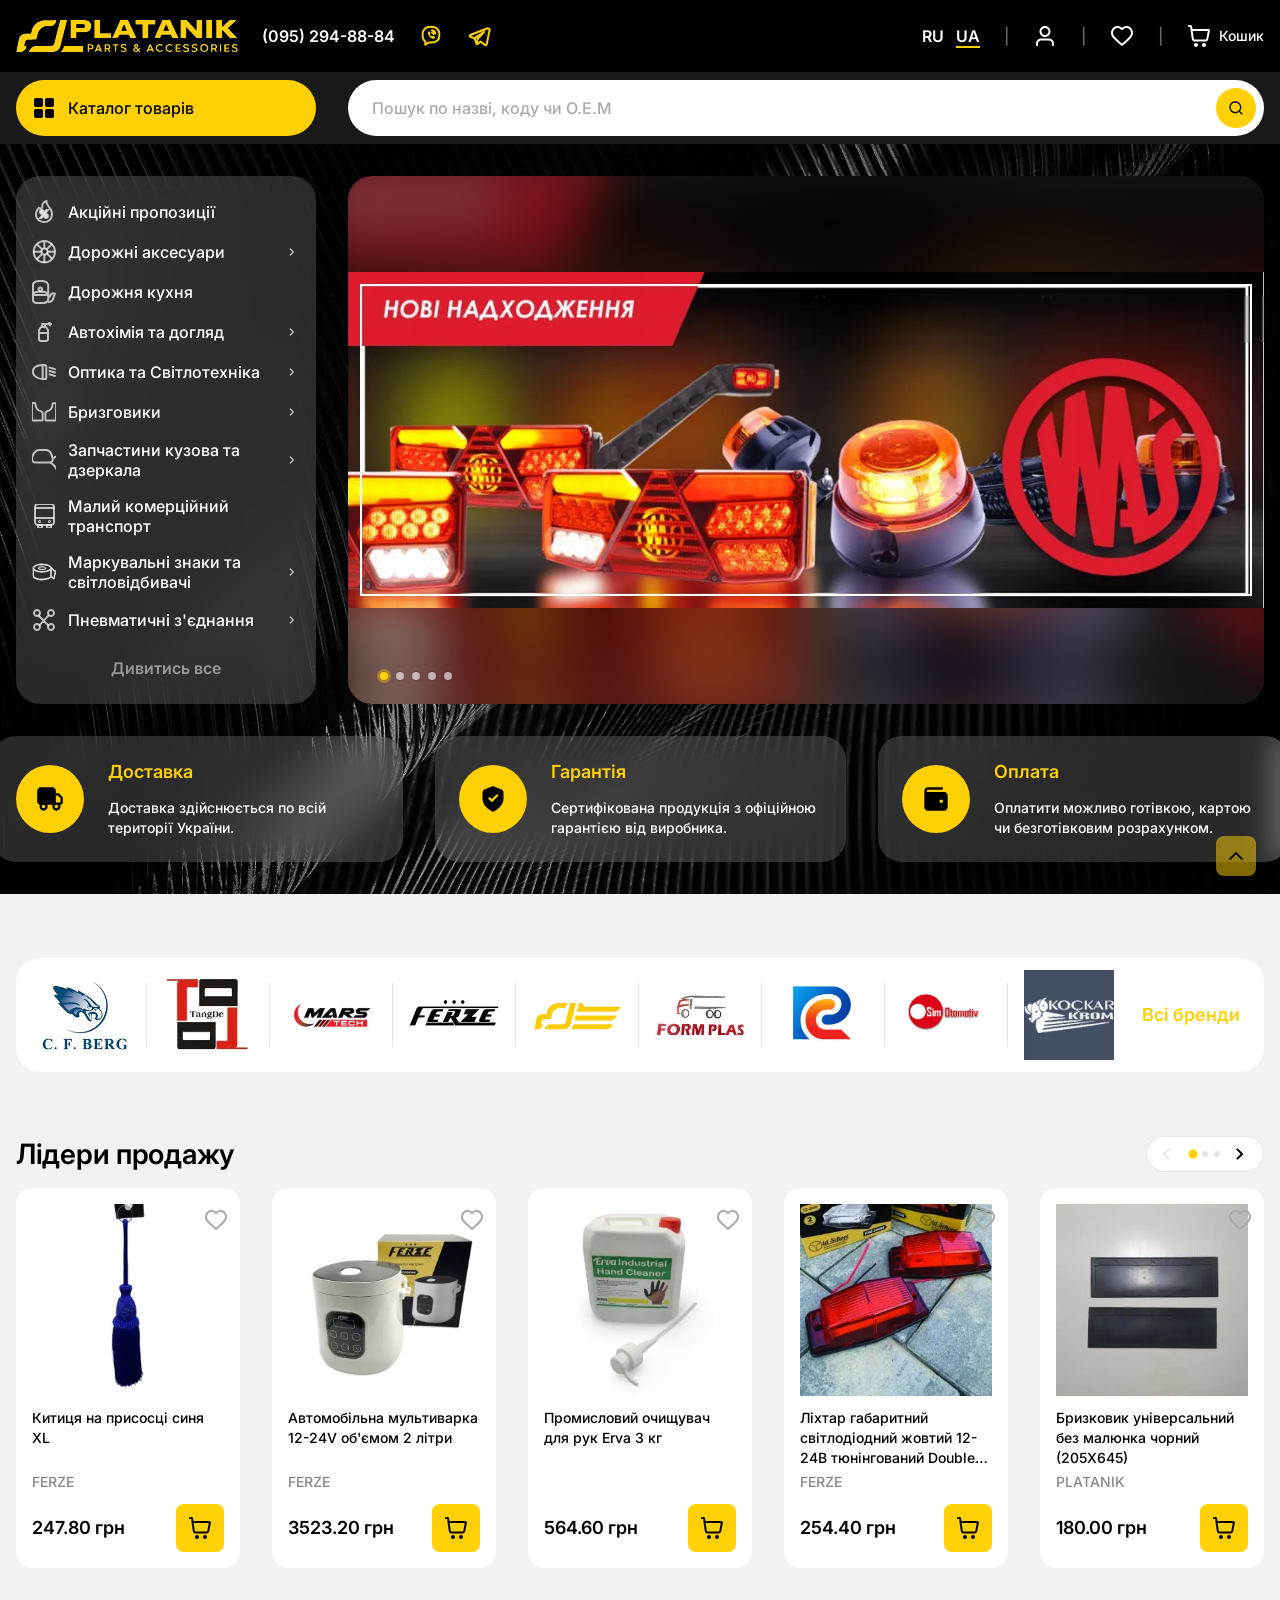
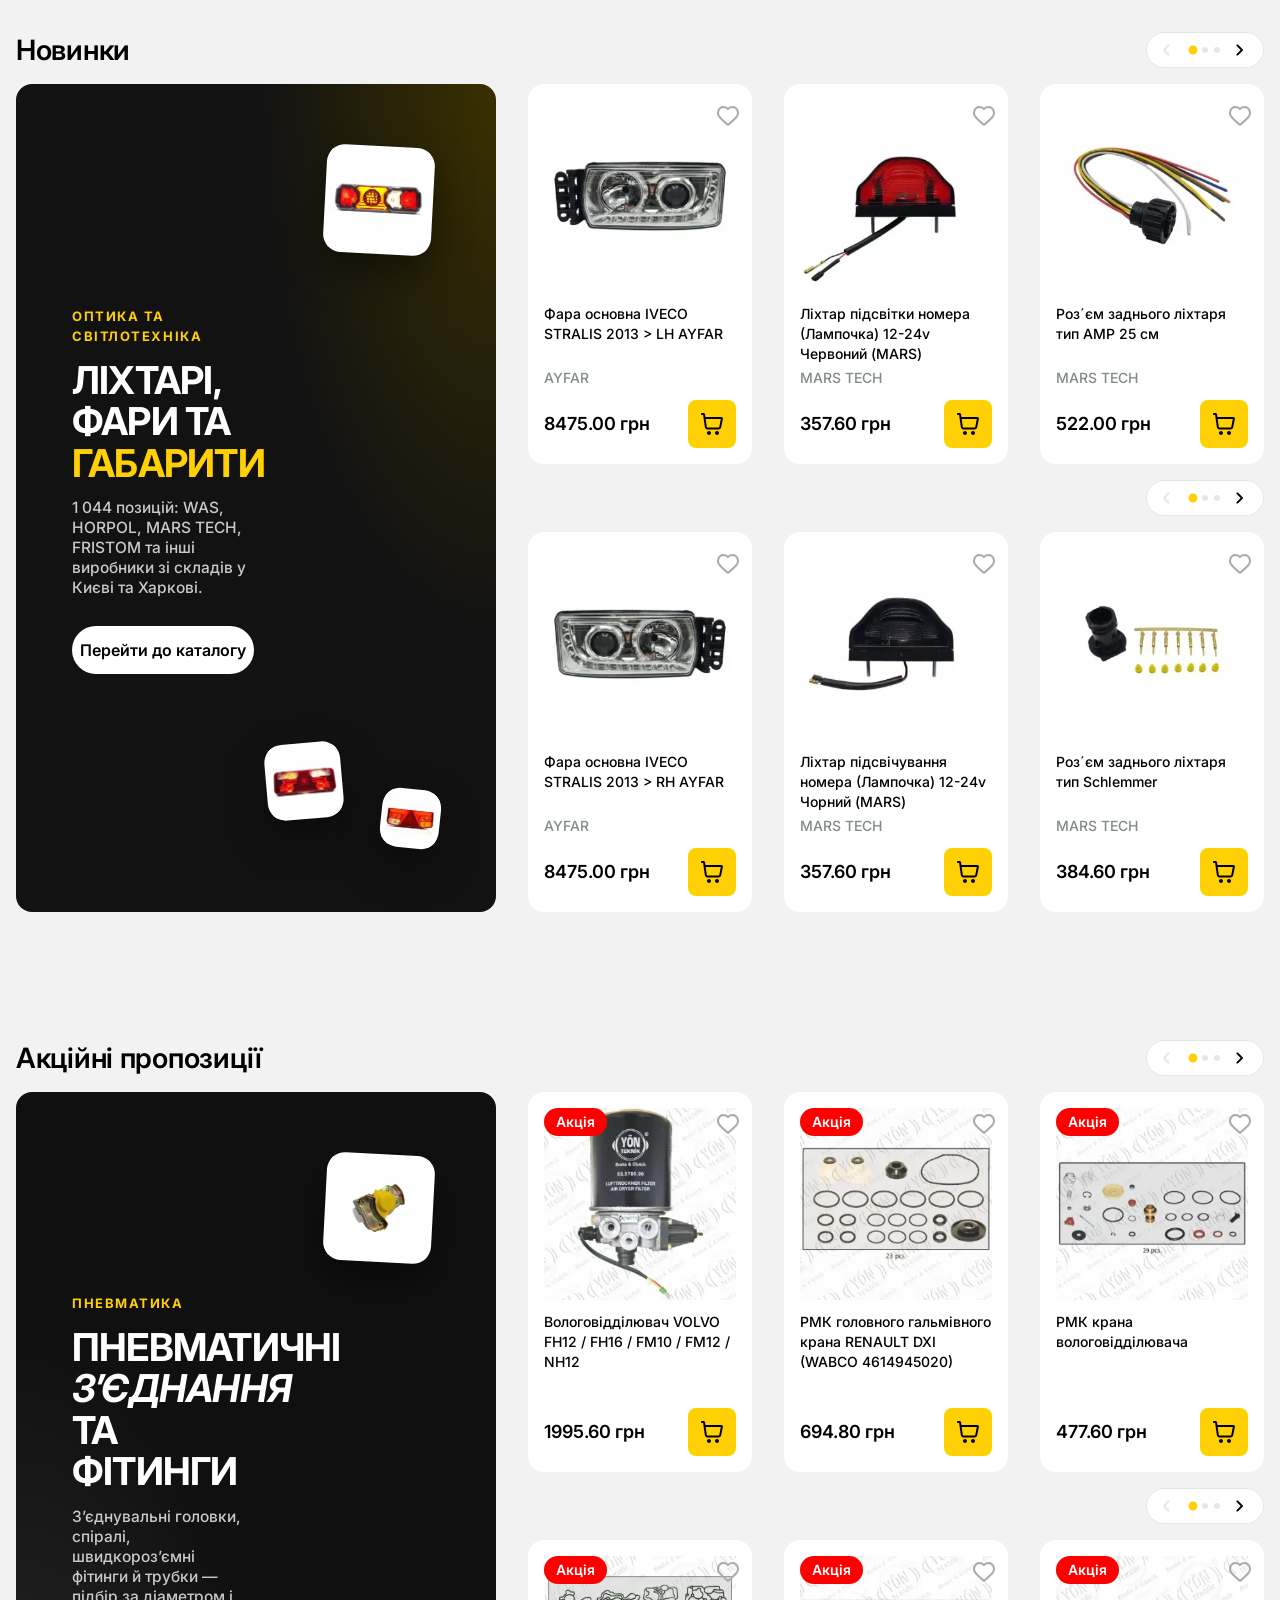
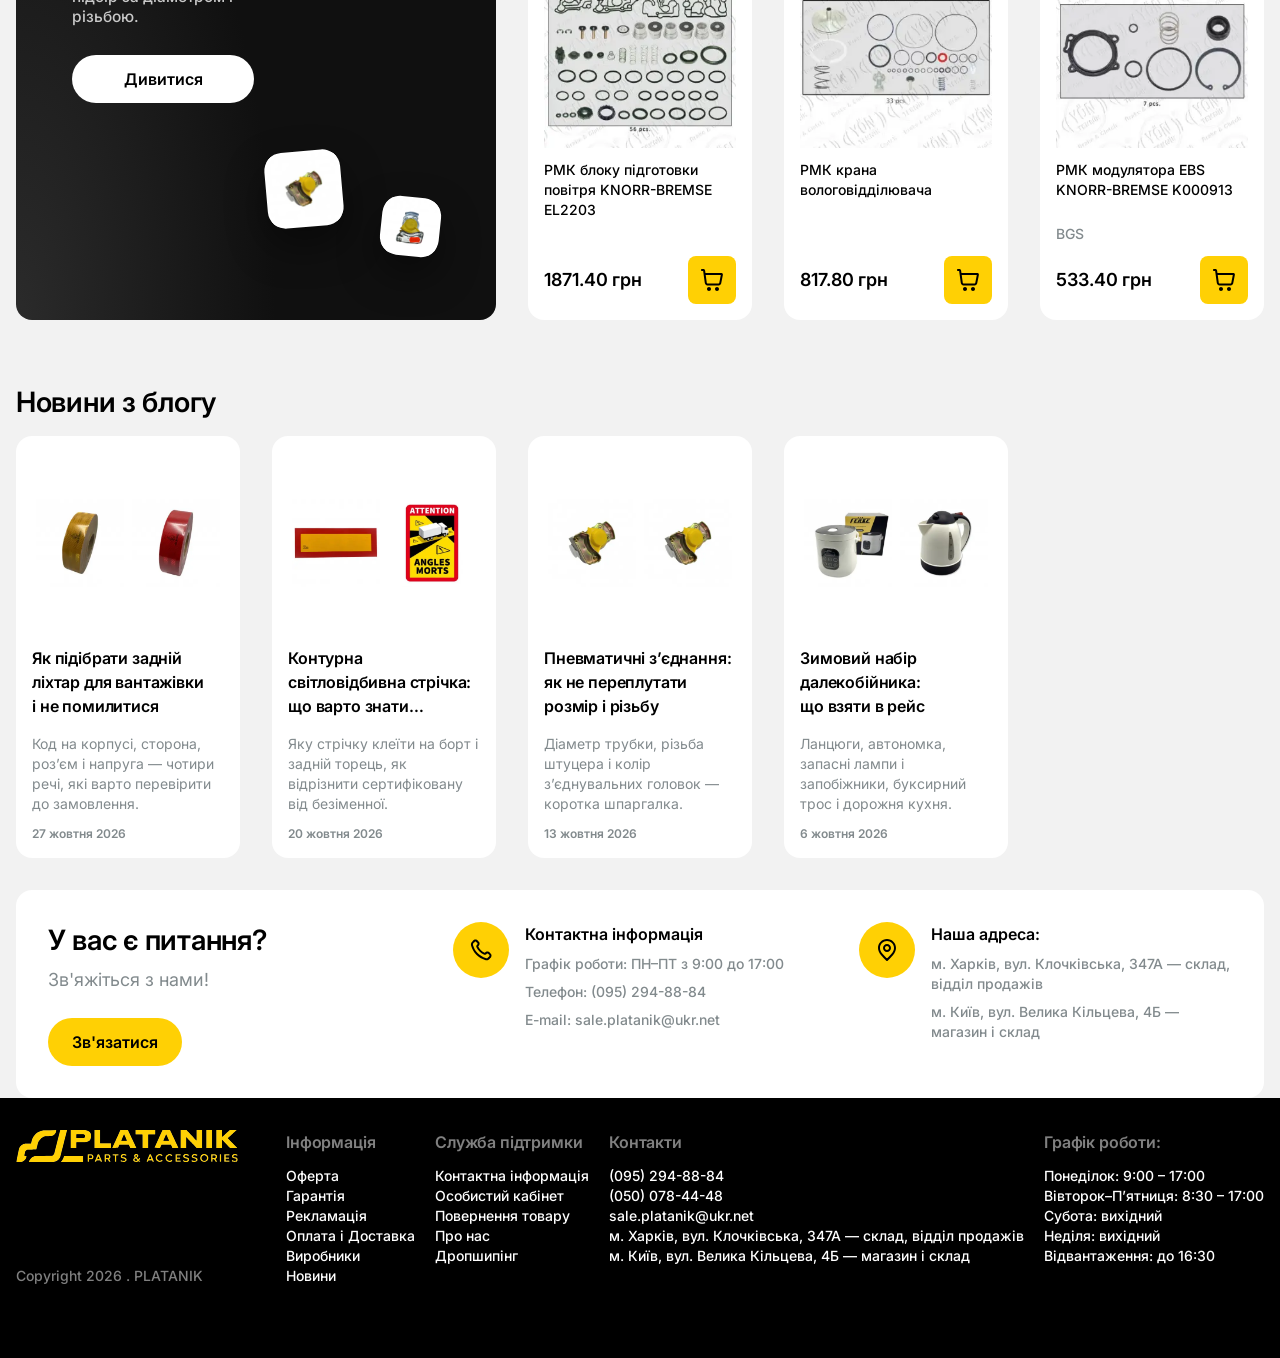
==== commit 745ab79e: "Add files via upload" ====
--- a/index.html
+++ b/index.html
@@ -3,6 +3,7 @@
 <head>
 <meta charset="utf-8">
 <meta name="viewport" content="width=device-width, initial-scale=1, viewport-fit=cover">
+<meta name="color-scheme" content="light">
 </head>
 <body>
 <title>PLATANIK</title>
@@ -28,18 +29,8 @@
   --f-body: "Inter", "Segoe UI", Roboto, Helvetica, Arial, sans-serif;
   --r: 16px; --r-sm: 8px; --wrap: 1600px;
 }
-@media (prefers-color-scheme: dark) { :root:not([data-theme="light"]) {
-  --bg: #0e0f10; --surface: #18191b; --soft: #202124; --line: #2b2d30; --line-2: #36383c;
-  --ink: #f1f2f3; --ink-2: #d4d6d8; --muted: #959ca0; --faint: #6e7478;
-  --accent-text: #ffd004; --accent-soft: #2e2600; --ok: #34c06f; --ok-soft: #0f2a1a; --danger: #ff4d55; --danger-soft: #3a1416; --warn-soft: #2a2508;
-  --photo: #ffffff; --skeleton: #24262a; --scrim: rgba(0, 0, 0, .7);
-  --shadow: 0 2px 6px rgba(0, 0, 0, .4), 0 12px 32px rgba(0, 0, 0, .45); color-scheme: dark } }
-:root[data-theme="dark"] {
-  --bg: #0e0f10; --surface: #18191b; --soft: #202124; --line: #2b2d30; --line-2: #36383c;
-  --ink: #f1f2f3; --ink-2: #d4d6d8; --muted: #959ca0; --faint: #6e7478;
-  --accent-text: #ffd004; --accent-soft: #2e2600; --ok: #34c06f; --ok-soft: #0f2a1a; --danger: #ff4d55; --danger-soft: #3a1416; --warn-soft: #2a2508;
-  --photo: #ffffff; --skeleton: #24262a; --scrim: rgba(0, 0, 0, .7);
-  --shadow: 0 2px 6px rgba(0, 0, 0, .4), 0 12px 32px rgba(0, 0, 0, .45); color-scheme: dark }
+
+
 
 * { box-sizing: border-box; }
 html { scroll-behavior: smooth; }
@@ -534,12 +525,8 @@
   --sh-card: 0 2px 2px rgba(0,0,0,.04), 0 4px 6px rgba(0,0,0,.04), 0 12px 24px rgba(0,0,0,.08);
   color-scheme: light;
 }
-@media (prefers-color-scheme: dark) { :root:not([data-theme="light"]) {
-  --bg: #0f0f10; --surface: #1b1b1d; --line: #2e2e31; --ink: #f3f3f3; --muted: #9aa0a3; --faint: #73787b; --accent-text: #ffd004;
-  --ok-soft: #10301d; --danger-soft: #3a1515; --scrim: rgba(0, 0, 0, .7); --sh-card: 0 2px 6px rgba(0,0,0,.5), 0 12px 24px rgba(0,0,0,.5); color-scheme: dark } }
-:root[data-theme="dark"] {
-  --bg: #0f0f10; --surface: #1b1b1d; --line: #2e2e31; --ink: #f3f3f3; --muted: #9aa0a3; --faint: #73787b; --accent-text: #ffd004;
-  --ok-soft: #10301d; --danger-soft: #3a1515; --scrim: rgba(0, 0, 0, .7); --sh-card: 0 2px 6px rgba(0,0,0,.5), 0 12px 24px rgba(0,0,0,.5); color-scheme: dark }
+
+
 
 *, *::before, *::after { box-sizing: border-box; }
 html { -webkit-text-size-adjust: 100%; }
@@ -872,7 +859,7 @@
 .tile .subs a:hover { color: var(--ink); }
 
 /* hero */
-.hero { background: #0d0d0d url([data-uri]) center / cover no-repeat; }
+.hero { background: #0d0d0d url([data-uri]) center / cover no-repeat; }
 .hero .wrap { padding-block: 32px; }
 .hero-row { display: flex; gap: 32px; height: 528px; position: relative; }
 .hero .catside { justify-content: flex-start; height: 100%; }
@@ -1243,6 +1230,53 @@
   .cl .cf { justify-content: space-between; }
   .ask { margin: 0; }
 }
+
+/* ===== 16 Nov: Igor's review ===== */
+/* 7. header (top bar + catalogue/search bar) stays on screen while scrolling */
+#hdr { position: sticky; top: 0; z-index: 45; }
+.abar { position: relative; top: auto; }
+.nav .soc .ico { width: 24px; height: 24px; }
+
+/* 4. product names: smaller type so a line holds more words */
+.pc .nm { font: 500 14px/20px var(--f); min-height: 60px; }
+.pc.f .nm { min-height: 60px; }
+.p-main h1 { font: 600 24px/32px var(--f); }
+.tbl .tn { font: 500 14px/20px var(--f); }
+
+/* 9. square product photos everywhere */
+.pc .ph, .pc.f .ph { width: 100%; height: auto; aspect-ratio: 1 / 1; flex: none; align-self: stretch; }
+.pc .ph img { width: 100%; height: 100%; object-fit: contain; }
+.p-img .main { aspect-ratio: 1 / 1; display: grid; place-items: center; }
+.p-img .main img { width: 100%; height: 100%; object-fit: contain; }
+.promo .pph { aspect-ratio: 1 / 1; flex: none; }
+
+/* 8. brands strip: logos fill the row, "All brands" always visible on the right */
+.brands { gap: 24px; }
+.brands .bl-row { flex: 1 1 0; min-width: 0; display: flex; align-items: center; justify-content: space-between; gap: 16px; overflow: hidden; }
+.brands .bl { width: 90px; height: 90px; flex: none; }
+.brands .bl-row .ln:last-child { display: none; }
+.brands .all { flex: none; padding: 0; }
+.brands .all:hover { text-decoration: underline; text-underline-offset: 4px; }
+
+/* 2-3. category tiles: level 2 with photos, level 3 drops down as a plain list on hover */
+.tile .tph { display: block; width: 120px; height: 120px; overflow: hidden; background: #fff; }
+.tile .tph img { width: 100%; height: 100%; object-fit: contain; }
+.tile b { text-align: center; }
+.tile .subs { flex-direction: column; gap: 6px; }
+.tile .subs a { color: var(--muted); font: 500 12px/16px var(--f); }
+.tile .subs a:hover { color: var(--ink); }
+
+@media (max-width: 1279px) { .brands .bl-row .bl:nth-of-type(n+9), .brands .bl-row .bl:nth-of-type(n+9) + .ln { display: none; } }
+@media (max-width: 767px) {
+  .brands { gap: 12px; padding: 12px 16px; }
+  .brands .bl-row { justify-content: flex-start; overflow-x: auto; scrollbar-width: none; }
+  .brands .bl-row::-webkit-scrollbar { display: none; }
+  .brands .bl { width: 64px; height: 64px; }
+  .brands .all { position: static; padding: 0; font-size: 14px; background: none; }
+  .p-main h1 { font: 600 20px/28px var(--f); }
+}
+.p-main { justify-content: flex-start; align-self: flex-start; }
+.p-img { align-self: flex-start; }
 
 </style>
 <svg width="0" height="0" style="position:absolute" aria-hidden="true" focusable="false"><symbol id="logo-sym" viewBox="0 0 3769 544">
@@ -1397,6 +1431,8 @@
 const IP = {
   copy: '<rect x="9" y="9" width="12" height="12" rx="2"/><path d="M5 15H4a1 1 0 0 1-1-1V4a1 1 0 0 1 1-1h10a1 1 0 0 1 1 1v1"/>',
   cChem: '<path d="M9 7h5l2 3v9a2 2 0 0 1-2 2H9a2 2 0 0 1-2-2v-9l2-3ZM10 7V4h3v3M13 4h4l1 1.5M17 3l2 1M7 13h9"/>',
+  viber: '<path d="M12 2.8c5.4 0 8.4 2.3 8.4 7.9s-3 7.9-8.4 7.9c-.8 0-1.6-.1-2.3-.2L6.3 20.8v-3.4c-1.9-1.3-2.7-3.6-2.7-6.7 0-5.6 3-7.9 8.4-7.9Z"/><path d="M9.6 7.4c.4-.3 1-.2 1.2.3l.6 1.2c.2.4.1.8-.2 1.1l-.4.3c.4 1 1.2 1.8 2.2 2.2l.3-.4c.3-.3.7-.4 1.1-.2l1.2.6c.5.2.6.8.3 1.2l-.4.5c-.5.6-1.3.8-2 .5a8 8 0 0 1-4.6-4.6c-.3-.7-.1-1.5.5-2Z" fill="currentColor" stroke="none"/><path d="M13 6.2a4 4 0 0 1 3.3 3.3M13 8.4c.8.2 1.3.8 1.5 1.5"/>',
+  tg: '<path d="M20.7 4.2 3.3 11c-.8.3-.8 1.4 0 1.7l4.3 1.5 1.7 5.3c.2.7 1.1.9 1.6.4l2.5-2.4 4.6 3.4c.6.5 1.6.1 1.7-.7l2.9-14.3c.2-.9-.7-1.6-1.6-1.3Z"/><path d="m7.6 14.2 9.6-6.3-6.8 7.4-.6 4.3"/>',
   heartf: '<path d="M12 20.5 4.2 12.9a5 5 0 0 1 7.1-7.1l.7.7.7-.7a5 5 0 0 1 7.1 7.1Z" fill="currentColor"/>',
   play: '<path d="M7 4.5v15l12-7.500Z" fill="currentColor"/>',
 };
@@ -1468,7 +1504,7 @@
   return S['_p' + name];
   return S[name];
 }
-const catImg = c => { const it = firstWithPhoto(c); return it ? pimg(it) : ''; };
+const catImg = c => { const b = S.catimgs && S.catimgs[c.id]; if (b) return `<img src="data:image/webp;base64,${b}" alt="" loading="lazy">`; const it = firstWithPhoto(c); return it ? pimg(it) : ''; };
 function firstWithPhoto(c) { for (const id of catItems(c)) { const it = S.byId.get(id); if (it && it.i != null) return it; } return null; }
 
 /* ===== catalogue helpers ===== */
@@ -1746,6 +1782,7 @@
 }
 function openMega(on) {
   const host = $('#megaHost'); if (!host) return;
+  if (on && !S.catimgs) loadAux('catimgs').then(() => { if (S.megaOpen) { const a = $('#megaSide [data-mc].on'); const c = a && S.catById.get(+a.dataset.mc); if (c) $('#megaPanel').innerHTML = catPanel(c); } });
   S.megaOpen = on; $('#catbtn')?.setAttribute('aria-expanded', on);
   if (!on) { host.innerHTML = ''; return; }
   if (matchMedia('(max-width: 767px)').matches) { S.megaOpen = false; host.innerHTML = ''; openCatDrawer(); return; }
@@ -1896,7 +1933,7 @@
     </div>
   </div></section>
   <section class="sec s1"><div class="wrap">
-    ${brands.length ? `<div class="brands">${brands.map(b => `<a class="bl" href="#b-${b.h}" title="${esc(b.n)}"><img src="data:image/webp;base64,${S.brandImgs[b.s]}" alt="${esc(b.n)}"></a><i class="ln"></i>`).join('')}<a class="all" href="#brands">${t('allBrands')}</a></div>` : ''}
+    ${brands.length ? `<div class="brands"><div class="bl-row">${brands.map(b => `<a class="bl" href="#b-${b.h}" title="${esc(b.n)}"><img src="data:image/webp;base64,${S.brandImgs[b.s]}" alt="${esc(b.n)}"></a><i class="ln"></i>`).join('')}</div><a class="all" href="#brands">${t('allBrands')}</a></div>` : ''}
     <div class="blk"><div class="blk-h"><h2>${t('leaders')}</h2>${pagerCtl('rowLead')}</div><div class="row" id="rowLead">${leaders.map(it => card(it)).join('')}</div></div>
   </div></section>
   <section class="sec"><div class="wrap">
@@ -2643,7 +2680,7 @@
     await API.init();
     S.cart = S.cart.filter(l => S.byId.has(l.id)); [...S.fav].forEach(id => { if (!S.byId.has(id)) S.fav.delete(id); });
     S.ready = true; renderChrome(); route();
-    loadAux('brandImgs');
+    loadAux('brandImgs'); loadAux('catimgs');
   } catch (e) {
     $('#view').innerHTML = `<div class="wrap" style="padding-block:40px"><div class="empty"><b>${t('loadingErr')}</b><p class="num">${esc(CONFIG.phone)}</p></div></div>`;
   }
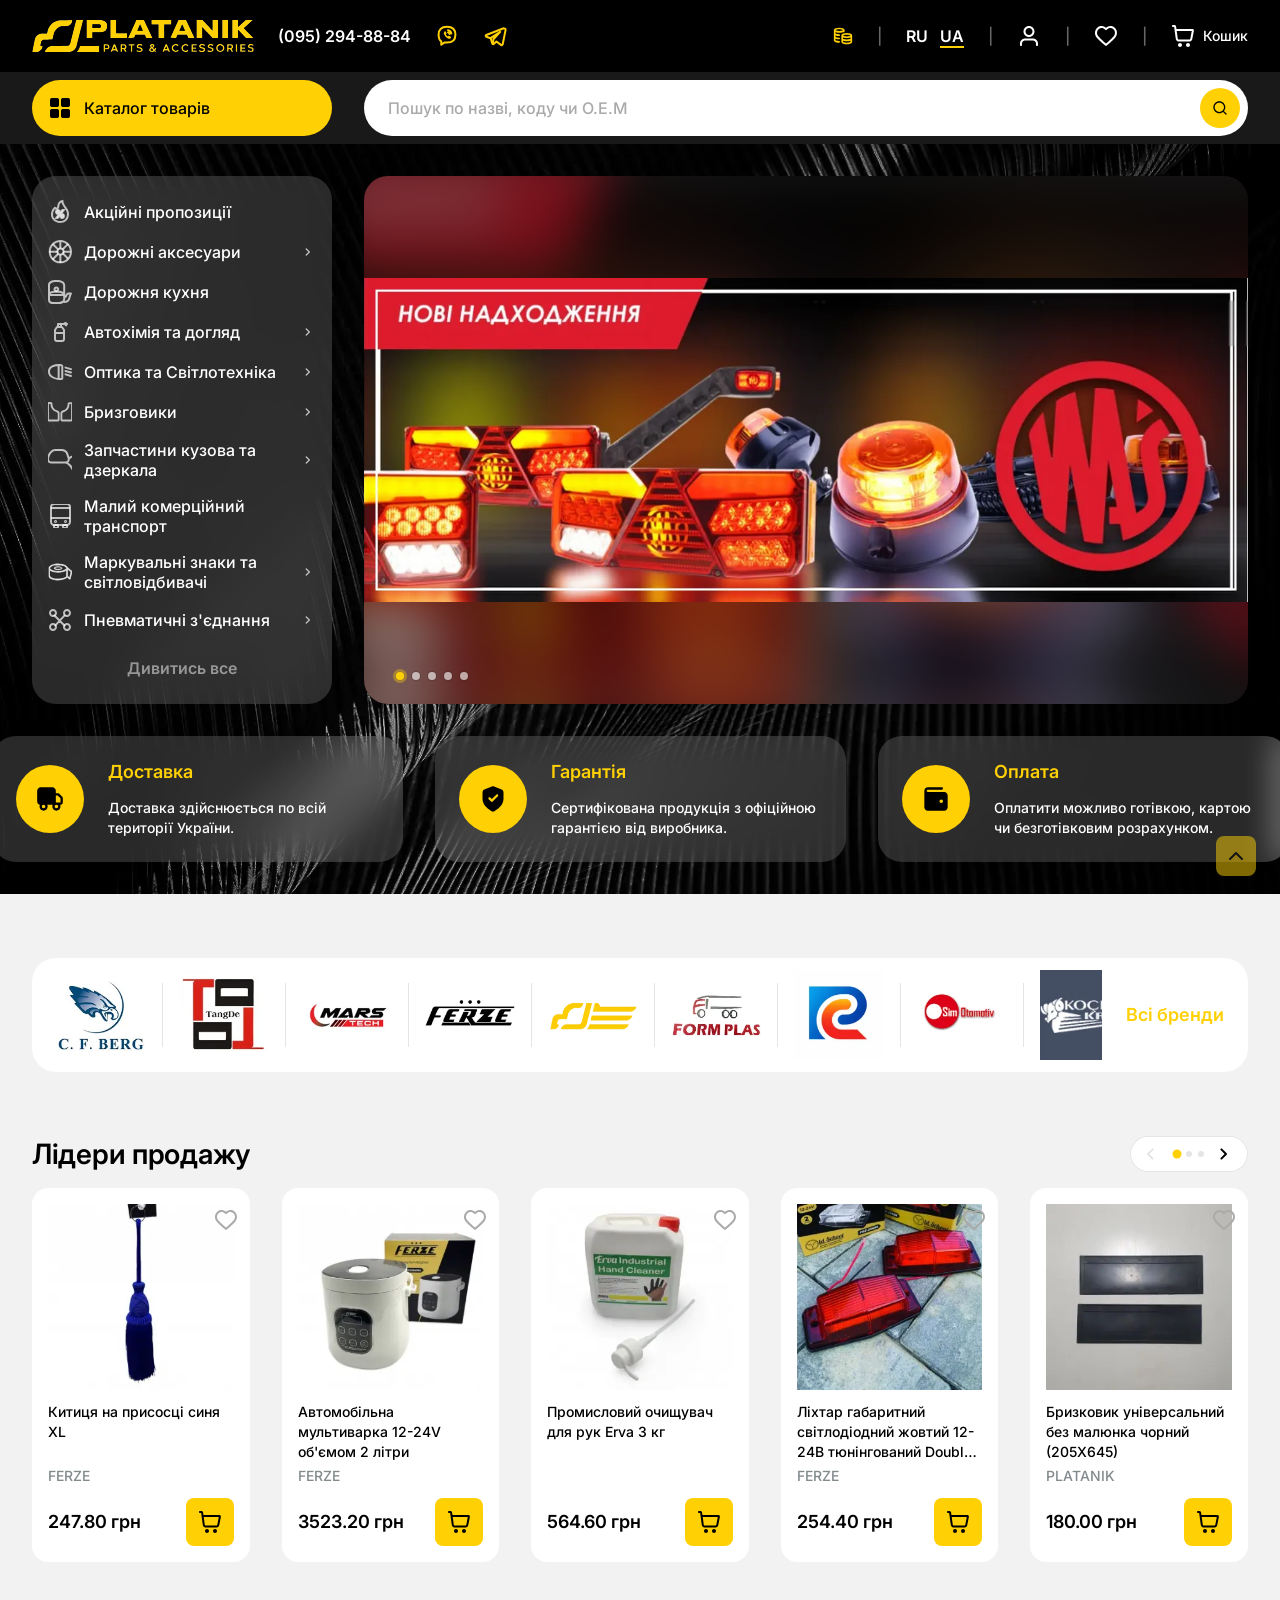
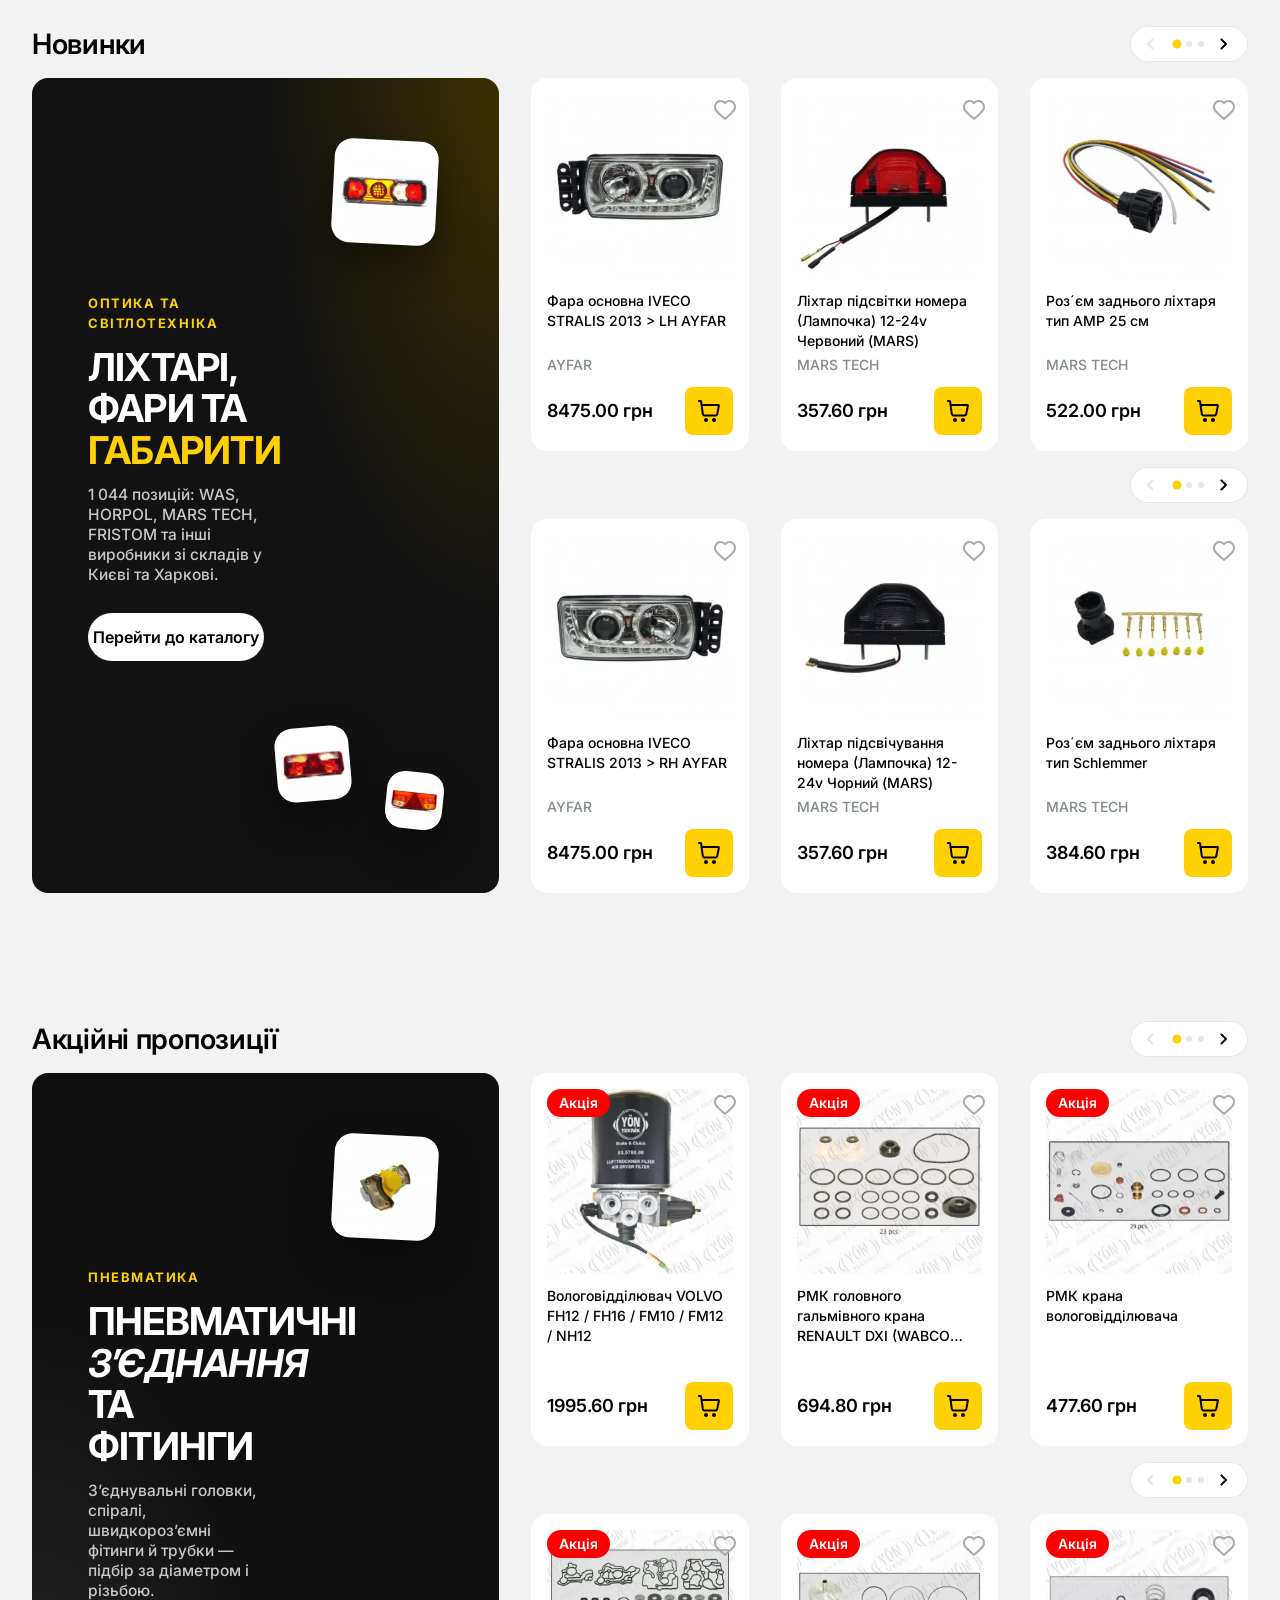
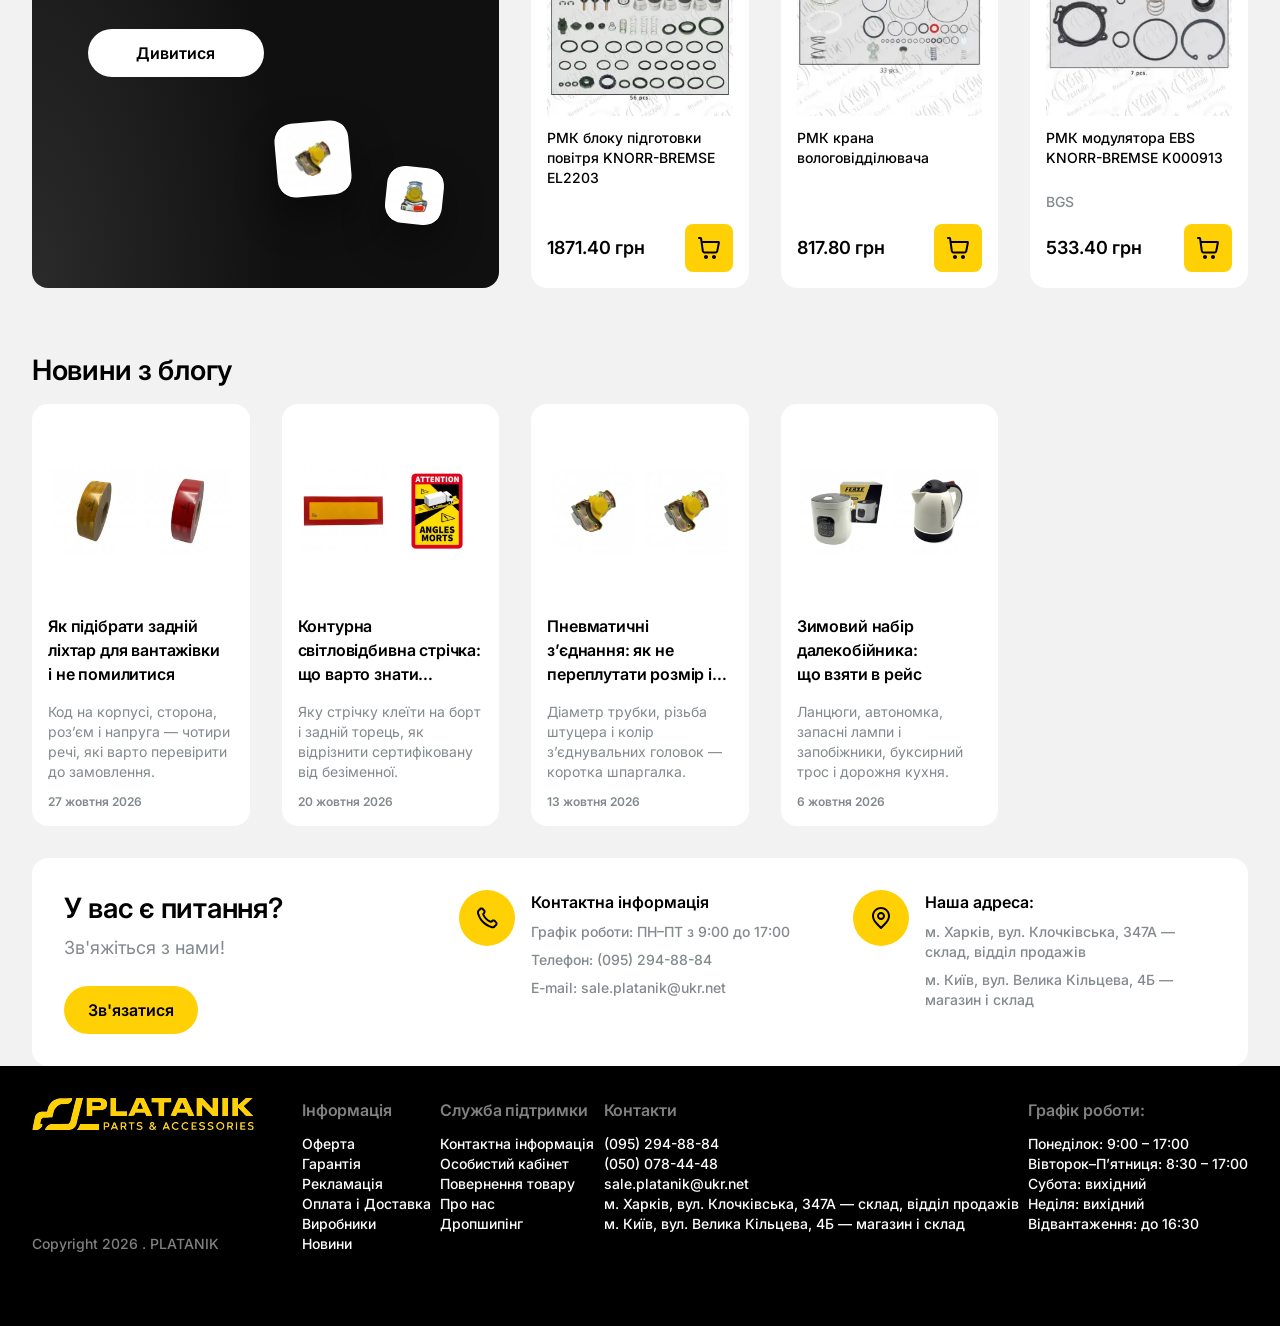
==== commit c06ba0b7: "Add files via upload" ====
--- a/index.html
+++ b/index.html
@@ -1278,6 +1278,226 @@
 .p-main { justify-content: flex-start; align-self: flex-start; }
 .p-img { align-self: flex-start; }
 
+/* ===== 16 Nov: UX pass — cart, checkout, filters, mobile navigation ===== */
+:root { --r-card: 16px; --sh-hover: 0 1px 2px rgba(0,0,0,.04), 0 8px 24px rgba(0,0,0,.08); --ease: cubic-bezier(.2,.7,.2,1); }
+
+/* motion and hover feedback (calm, short) */
+.pc, .tile, .post, .cln, .opt, .chip, .btn, .ibtn, .bbtn, .catbtn { transition: box-shadow .2s var(--ease), transform .2s var(--ease), background-color .15s, border-color .15s, color .15s; }
+@media (hover: hover) { .pc:not(.f):hover, .post:hover { box-shadow: var(--sh-hover); transform: translateY(-2px); } }
+.ibtn:active, .btn:active, .bbtn:active { transform: scale(.97); }
+@media (prefers-reduced-motion: reduce) { *, *::before, *::after { transition: none !important; animation: none !important; } }
+
+/* header: wholesale entry point */
+.nav .b2b { display: inline-flex; align-items: center; gap: 8px; color: #fff; font: 500 14px/20px var(--f); white-space: nowrap; }
+.nav .b2b .ico { color: #ffd004; }
+.nav .b2b:hover { color: #ffd004; }
+@media (max-width: 1365px) { .nav .b2b span { display: none; } }
+
+/* sales funnel keeps focus: no "questions" block under cart and checkout */
+body[data-page="cart"] .ask-sec, body[data-page="checkout"] .ask-sec, body[data-page="order"] .ask-sec { display: none; }
+
+/* page title counter */
+.pt .cnt { font: 500 16px/24px var(--f); color: var(--muted); margin-left: 8px; vertical-align: middle; }
+.pt .pt-note { color: var(--muted); font: 400 14px/20px var(--f); }
+.pt .pt-note a { color: var(--ink); font-weight: 600; text-decoration: underline; text-underline-offset: 3px; }
+
+/* ---------- cart ---------- */
+.cart2, .co2 { display: grid; grid-template-columns: minmax(0, 1fr) 400px; gap: 32px; align-items: start; }
+.cl2 { display: flex; flex-direction: column; gap: 12px; min-width: 0; }
+.note2 { display: flex; gap: 12px; align-items: flex-start; padding: 14px 16px; border-radius: 12px; background: #fff8d6; color: #000; font: 400 14px/20px var(--f); }
+.note2 .ico { color: #b38f00; flex: none; }
+.note2 span { flex: 1; }
+.note2 button { color: var(--muted); }
+.cln { display: grid; grid-template-columns: 112px minmax(0, 1fr) auto 160px auto; gap: 24px; align-items: center; padding: 16px 24px 16px 16px; background: var(--surface); border-radius: var(--r-card); }
+.lph { width: 112px; height: 112px; display: grid; place-items: center; background: #fff; border-radius: 12px; overflow: hidden; }
+.lph img { width: 100%; height: 100%; object-fit: contain; }
+.li { min-width: 0; display: flex; flex-direction: column; gap: 6px; }
+.lnm { font: 500 16px/24px var(--f); display: -webkit-box; -webkit-line-clamp: 2; -webkit-box-orient: vertical; overflow: hidden; }
+.lnm:hover { color: var(--accent-text); }
+.lmeta { display: flex; flex-wrap: wrap; gap: 4px 16px; color: var(--muted); font: 400 13px/18px var(--f); }
+.lmeta b { color: var(--ink); font-weight: 500; }
+.lctl { display: flex; flex-wrap: wrap; align-items: center; gap: 8px 12px; margin-top: 4px; }
+.whsel { position: relative; display: inline-flex; align-items: center; gap: 6px; height: 36px; padding: 0 12px; border-radius: 100px; box-shadow: inset 0 0 0 1px var(--line); font: 500 13px/18px var(--f); cursor: pointer; }
+.whsel .ico { color: var(--muted); }
+.whsel select { appearance: none; -webkit-appearance: none; border: 0; background: none; padding-right: 16px; font: inherit; cursor: pointer; background: url("data:image/svg+xml,%3Csvg xmlns='http://www.w3.org/2000/svg' viewBox='0 0 16 16'%3E%3Cpath d='m4 6 4 4 4-4' fill='none' stroke='%23828a8d' stroke-width='1.5' stroke-linecap='round'/%3E%3C/svg%3E") right center / 14px no-repeat; }
+.whsel:hover { box-shadow: inset 0 0 0 1px #ffd004; }
+.sb { display: inline-flex; align-items: center; gap: 4px; font: 500 12px/16px var(--f); padding: 4px 8px; border-radius: 100px; }
+.sb.ok { color: #00863a; background: #e6f9ec; } .sb.no { color: #b35a00; background: #fff1e0; }
+.lq { display: flex; flex-direction: column; align-items: center; gap: 6px; }
+.lq small { color: var(--muted); font: 400 12px/16px var(--f); white-space: nowrap; }
+.lp { text-align: right; display: flex; flex-direction: column; gap: 2px; }
+.lp b { font: 600 20px/28px var(--f); white-space: nowrap; }
+.lp s { color: var(--muted); font: 500 13px/18px var(--f); }
+.la { display: flex; flex-direction: column; gap: 8px; align-items: center; }
+.la .heart { position: static; }
+.la .rm { color: var(--faint); padding: 4px; border-radius: 8px; }
+.la .rm:hover { color: #e30613; background: #fae6e6; }
+.back { display: inline-flex; align-items: center; gap: 6px; align-self: flex-start; margin-top: 8px; color: var(--muted); font: 500 14px/20px var(--f); }
+.back:hover { color: var(--ink); }
+
+/* summary column (cart + checkout) */
+.sum2 { position: sticky; top: 168px; display: flex; flex-direction: column; gap: 16px; }
+.sbox { background: var(--surface); border-radius: var(--r-card); padding: 24px; display: flex; flex-direction: column; gap: 16px; }
+.sbox h2 { font: 600 20px/28px var(--f); }
+.sbox .sh { display: flex; justify-content: space-between; align-items: baseline; gap: 12px; }
+.sbox .rows { display: flex; flex-direction: column; gap: 10px; }
+.sbox .rows > div { display: flex; justify-content: space-between; gap: 16px; font: 400 14px/20px var(--f); }
+.sbox .rows dt { color: var(--muted); }
+.sbox .rows dd { font-weight: 500; text-align: right; white-space: nowrap; }
+.sbox .rows .sv dd { color: #00863a; }
+.sbox .rows .sub { padding-left: 12px; font-size: 13px; }
+.sbox .tot { display: flex; justify-content: space-between; align-items: baseline; gap: 12px; padding-top: 16px; border-top: 1px solid var(--line); }
+.sbox .tot span { font: 500 16px/24px var(--f); }
+.sbox .tot b { font: 700 28px/36px var(--f); white-space: nowrap; }
+.btn.big { display: flex; justify-content: center; align-items: center; width: 100%; min-height: 56px; border-radius: 100px; background: #ffd004; color: #000; font: 600 16px/24px var(--f); }
+.btn.big:hover { background: #ffdc3d; }
+.btn.big:disabled { opacity: .5; cursor: progress; }
+.hint { color: var(--muted); font: 400 13px/18px var(--f); }
+.hint a { color: var(--ink); text-decoration: underline; text-underline-offset: 3px; }
+.trust { display: flex; flex-direction: column; gap: 12px; padding: 4px 8px; }
+.trust li { display: flex; gap: 12px; align-items: center; font: 400 13px/18px var(--f); color: var(--muted); }
+.trust .ico { color: #b38f00; flex: none; }
+.mini { display: flex; flex-direction: column; gap: 12px; }
+.mi { display: grid; grid-template-columns: 56px minmax(0, 1fr) auto; gap: 12px; align-items: center; }
+.mph { position: relative; width: 56px; height: 56px; border-radius: 10px; background: #fff; box-shadow: inset 0 0 0 1px var(--line); display: grid; place-items: center; }
+.mph img { width: 48px; height: 48px; object-fit: contain; }
+.mph i { position: absolute; top: -6px; right: -6px; min-width: 20px; height: 20px; padding: 0 5px; border-radius: 10px; background: #000; color: #fff; font: 600 11px/20px var(--f); text-align: center; font-style: normal; }
+.mn { font: 500 13px/18px var(--f); display: -webkit-box; -webkit-line-clamp: 2; -webkit-box-orient: vertical; overflow: hidden; }
+.mn small { display: block; color: var(--muted); font-weight: 400; }
+.mi b { font: 600 14px/20px var(--f); white-space: nowrap; }
+
+/* ---------- checkout ---------- */
+.steps { display: flex; flex-direction: column; gap: 16px; min-width: 0; }
+.st { background: var(--surface); border-radius: var(--r-card); padding: 24px; display: flex; flex-direction: column; gap: 20px; }
+.st h2 { display: flex; align-items: center; gap: 12px; font: 600 20px/28px var(--f); }
+.st h2 i { width: 32px; height: 32px; border-radius: 50%; background: #000; color: #ffd004; display: grid; place-items: center; font: 700 14px/1 var(--f); font-style: normal; flex: none; }
+.st h2 small { color: var(--muted); font: 400 14px/20px var(--f); }
+.g2 { display: grid; grid-template-columns: repeat(2, minmax(0, 1fr)); gap: 16px 20px; }
+.st .fld label, #dvf .fld label { font: 500 13px/18px var(--f); color: var(--muted); }
+.st .fld input, .st .fld textarea { height: 52px; border-radius: 12px; border: 1px solid var(--line); padding: 0 16px; font: 500 16px/24px var(--f); background: var(--surface); width: 100%; }
+.st .fld textarea { height: auto; min-height: 96px; padding: 14px 16px; resize: vertical; }
+.st .fld input:focus, .st .fld textarea:focus { outline: none; border-color: #ffd004; box-shadow: 0 0 0 3px rgba(255, 208, 4, .3); }
+.st .fld.bad input { border-color: #e30613; background: #fff7f7; }
+.opts { display: grid; grid-template-columns: repeat(auto-fill, minmax(240px, 1fr)); gap: 12px; }
+.opt { position: relative; display: flex; gap: 12px; align-items: center; padding: 14px 16px; border-radius: 12px; box-shadow: inset 0 0 0 1px var(--line); cursor: pointer; min-height: 72px; }
+.opt input { position: absolute; opacity: 0; pointer-events: none; }
+.opt:hover { box-shadow: inset 0 0 0 1px #ffd004; }
+.opt:has(input:checked) { box-shadow: inset 0 0 0 2px #ffd004; background: #fffbea; }
+.opt:has(input:focus-visible) { outline: 2px solid #000; outline-offset: 2px; }
+.opt .oi { width: 40px; height: 40px; border-radius: 10px; background: var(--bg); display: grid; place-items: center; flex: none; color: var(--ink); }
+.opt .oi.lg b { font: 800 12px/1 var(--f); color: #fff; }
+.opt .oi.np { background: #e30613; } .opt .oi.del { background: #1a73e8; } .opt .oi.sat { background: #0b5fa5; }
+.opt .ot { display: flex; flex-direction: column; min-width: 0; }
+.opt .ot b { font: 500 15px/20px var(--f); }
+.opt .ot small { color: var(--muted); font: 400 12px/16px var(--f); }
+.opt::after { content: ""; width: 20px; height: 20px; border-radius: 50%; box-shadow: inset 0 0 0 1.5px var(--faint); margin-left: auto; flex: none; }
+.opt:has(input:checked)::after { box-shadow: inset 0 0 0 6px #ffd004; background: #000; }
+.tplsel { display: flex; align-items: center; gap: 10px; padding: 12px 16px; border-radius: 12px; background: var(--bg); font: 500 14px/20px var(--f); }
+.tplsel select { margin-left: auto; border: 0; background: none; font: 600 14px/20px var(--f); }
+#dvf:empty { display: none; }
+.pick { display: flex; gap: 12px; align-items: flex-start; padding: 16px; border-radius: 12px; background: var(--bg); }
+.pick .ico { color: #b38f00; }
+.pick b { display: block; font: 500 15px/22px var(--f); }
+.pick small { color: var(--muted); font: 400 13px/18px var(--f); }
+
+/* ---------- listing: what's filtered ---------- */
+.achips { display: flex; flex-wrap: wrap; align-items: center; gap: 8px 12px; min-height: 24px; }
+.achips .found { color: var(--muted); font: 400 14px/20px var(--f); margin-right: 8px; }
+.achips .found b { color: var(--ink); font-weight: 600; }
+.chip { display: inline-flex; align-items: center; gap: 6px; height: 32px; padding: 0 10px 0 14px; border-radius: 100px; background: #000; color: #fff; font: 500 13px/18px var(--f); }
+.chip .ico { color: #ffd004; }
+.chip:hover { background: #262626; }
+
+/* ---------- toast ---------- */
+#toast .ta { margin-left: 16px; font: 600 14px/20px var(--f); color: #b38f00; text-decoration: underline; text-underline-offset: 3px; }
+
+/* ---------- mobile: bottom navigation + sticky action bars ---------- */
+.tabbar, .mbar { display: none; }
+@media (max-width: 1100px) {
+  .cart2, .co2 { grid-template-columns: minmax(0, 1fr); }
+  .sum2 { position: static; }
+  .cln { grid-template-columns: 96px minmax(0, 1fr) auto; grid-template-areas: "ph info act" "ph q p"; gap: 12px 16px; }
+  .lph { grid-area: ph; width: 96px; height: 96px; align-self: start; } .li { grid-area: info; } .la { grid-area: act; flex-direction: row; align-self: start; }
+  .lq { grid-area: q; flex-direction: row; justify-self: start; } .lp { grid-area: p; }
+}
+@media (max-width: 767px) {
+  body { padding-bottom: calc(64px + env(safe-area-inset-bottom, 0px)); }
+  .tabbar { display: grid; grid-template-columns: repeat(5, 1fr); position: fixed; left: 0; right: 0; bottom: 0; z-index: 55; background: rgba(255,255,255,.96); backdrop-filter: blur(12px); -webkit-backdrop-filter: blur(12px); box-shadow: 0 -1px 0 var(--line); padding-bottom: env(safe-area-inset-bottom, 0px); }
+  .tabbar a { position: relative; display: flex; flex-direction: column; align-items: center; justify-content: center; gap: 2px; height: 60px; color: var(--muted); font: 500 11px/14px var(--f); }
+  .tabbar a .ico { width: 24px; height: 24px; }
+  .tabbar a.on { color: #000; }
+  .tabbar a.on .ico { color: #000; }
+  .tabbar a.on::before { content: ""; position: absolute; top: 0; left: 30%; right: 30%; height: 3px; border-radius: 0 0 3px 3px; background: #ffd004; }
+  .tabbar .badge { position: absolute; top: 6px; left: calc(50% + 4px); min-width: 18px; height: 18px; padding: 0 5px; border-radius: 9px; background: #ffd004; color: #000; font: 700 11px/18px var(--f); text-align: center; }
+  .tabbar .badge:empty { display: none; }
+  .totop { bottom: calc(76px + env(safe-area-inset-bottom, 0px)); }
+  .mbar { display: flex; align-items: center; justify-content: space-between; gap: 12px; position: fixed; left: 0; right: 0; bottom: calc(60px + env(safe-area-inset-bottom, 0px)); z-index: 54; padding: 10px 16px; background: var(--surface); box-shadow: 0 -1px 0 var(--line), 0 -8px 24px rgba(0,0,0,.06); }
+  .mbar small { display: block; color: var(--muted); font: 400 12px/16px var(--f); }
+  .mbar b { font: 700 20px/26px var(--f); white-space: nowrap; }
+  .mbar .btn { min-height: 48px; padding: 0 22px; border-radius: 100px; display: inline-flex; align-items: center; gap: 8px; font: 600 15px/20px var(--f); }
+  body[data-page="cart"], body[data-page="checkout"], body[data-page="p"] { padding-bottom: calc(132px + env(safe-area-inset-bottom, 0px)); }
+  body[data-page="cart"] .totop, body[data-page="checkout"] .totop, body[data-page="p"] .totop { display: none; }
+  .sbox .btn.big { display: none; }
+  .cln { padding: 12px; } .lph { width: 80px; height: 80px; } .cln { grid-template-columns: 80px minmax(0, 1fr) auto; }
+  .lnm { font-size: 14px; line-height: 20px; } .lp b { font-size: 17px; }
+  .g2 { grid-template-columns: minmax(0, 1fr); }
+  .st { padding: 20px 16px; } .st h2 { font-size: 18px; }
+  .opts { grid-template-columns: minmax(0, 1fr); }
+  .sbox { padding: 20px 16px; }
+  .achips .found { flex-basis: 100%; }
+}
+
+/* gutters between the 1920 and 390 mock-ups */
+.wrap { max-width: 1664px; padding-inline: max(clamp(16px, 2.5vw, 32px), env(safe-area-inset-left, 0px)) max(clamp(16px, 2.5vw, 32px), env(safe-area-inset-right, 0px)); }
+@media (max-width: 767px) {
+  .nav .cartb, .nav .cartb + .sep { display: none !important; }
+  .subcats { flex-wrap: nowrap; overflow-x: auto; margin-inline: -16px; padding-inline: 16px; scrollbar-width: none; }
+  .subcats::-webkit-scrollbar { display: none; }
+  .subcats a { flex: none; }
+  .cln { position: relative; grid-template-columns: 80px minmax(0, 1fr); grid-template-areas: "ph info" "q p"; gap: 12px; }
+  .li { padding-right: 40px; }
+  .la { position: absolute; top: 8px; right: 8px; flex-direction: column; gap: 4px; }
+  .lq { flex-direction: row; gap: 8px; justify-self: start; align-self: center; }
+  .lq small { display: none; }
+  .lp { align-self: center; }
+  .lctl { gap: 6px; }
+  .sb { padding: 3px 8px; }
+}
+
+/* auth: form + wholesale benefits */
+.authw { display: grid; grid-template-columns: minmax(0, 520px) minmax(0, 460px); justify-content: center; gap: 32px; align-items: start; margin: 16px auto 56px; }
+.authw .auth { margin: 0; max-width: none; padding: 32px; border-radius: 16px; }
+.b2bp { background: #000; color: #fff; border-radius: 16px; padding: 32px; display: flex; flex-direction: column; gap: 20px; position: sticky; top: 168px; }
+.b2bp .eb { color: #ffd004; font: 600 12px/16px var(--f); letter-spacing: .1em; text-transform: uppercase; }
+.b2bp h2 { font: 600 24px/32px var(--f); }
+.b2bp ul { display: flex; flex-direction: column; gap: 14px; }
+.b2bp li { display: flex; gap: 12px; align-items: flex-start; font: 400 15px/22px var(--f); color: #e6e6e6; }
+.b2bp li .ico { color: #ffd004; flex: none; margin-top: 1px; }
+.b2bp p { color: #9aa0a3; font: 400 14px/20px var(--f); }
+.b2bp .tel { display: inline-flex; align-items: center; gap: 10px; font: 600 18px/24px var(--f); color: #fff; }
+.b2bp .tel .ico { color: #ffd004; }
+@media (max-width: 1023px) { .authw { grid-template-columns: minmax(0, 1fr); max-width: 560px; } .b2bp { position: static; } }
+@media (max-width: 767px) {
+  .authw .auth { padding: 20px 16px; } .b2bp { padding: 24px 20px; }
+  /* two products per row, like big marketplaces */
+  .grid { grid-template-columns: repeat(2, minmax(0, 1fr)); gap: 8px; }
+  .pc.f { padding: 10px; gap: 8px; border-radius: 12px; }
+  .pc.f .fields, .pc.f .wh.mobwh { display: none; }
+  .pc.f .nm { font: 500 13px/18px var(--f); min-height: 54px; }
+  .pc.f .price b { font: 600 15px/20px var(--f); }
+  .pc.f .price .old, .pc.f .price s, .pc.f .price .rrp { font-size: 12px; }
+  .pc.f .ibtn { width: 40px; height: 40px; border-radius: 8px; }
+  .pc.f .ibtn .ico { width: 20px; height: 20px; }
+  .pc.f .heart { top: 8px; right: 8px; }
+  .pc.f .tag { left: 8px; top: 8px; }
+  .pc.f .lb-opt, .pc.f .lb-rrc { font-size: 10px; padding: 2px 6px; }
+}
+.authw .auth .fld { min-width: 0; }
+.authw .auth .fld input, .authw .auth .fld select, .authw .auth .fld textarea { width: 100%; max-width: 100%; box-sizing: border-box; }
+.pc .nm { overflow-wrap: break-word; white-space: normal; text-overflow: clip; }
+.authw .auth { grid-template-columns: minmax(0, 1fr); }
+.pc .nm, .pc.f .nm { display: -webkit-box !important; -webkit-box-orient: vertical; -webkit-line-clamp: 3; overflow: hidden; }
+
 </style>
 <svg width="0" height="0" style="position:absolute" aria-hidden="true" focusable="false"><symbol id="logo-sym" viewBox="0 0 3769 544">
 <mask id="pl-logo-mask" style="mask-type:alpha" maskUnits="userSpaceOnUse" x="0" y="0" width="3769" height="544">
@@ -1436,7 +1656,8 @@
   heartf: '<path d="M12 20.5 4.2 12.9a5 5 0 0 1 7.1-7.1l.7.7.7-.7a5 5 0 0 1 7.1 7.1Z" fill="currentColor"/>',
   play: '<path d="M7 4.5v15l12-7.500Z" fill="currentColor"/>',
 };
-const ic = (n, cls = '') => IP[n] ? `<svg class="ico ${cls}" viewBox="0 0 24 24" fill="none" stroke="currentColor" stroke-width="2" stroke-linecap="round" stroke-linejoin="round" aria-hidden="true">${IP[n]}</svg>` : `<svg class="ico ${cls}" aria-hidden="true"><use href="#i-${n}"></use></svg>`;
+const IA = { telegram: 'tg', building: 'bank', chd: 'chr' };
+const ic = (n, cls = '') => n === 'chd' ? ic('chr', cls + ' d') : IA[n] ? ic(IA[n], cls) : IP[n] ? `<svg class="ico ${cls}" viewBox="0 0 24 24" fill="none" stroke="currentColor" stroke-width="2" stroke-linecap="round" stroke-linejoin="round" aria-hidden="true">${IP[n]}</svg>` : `<svg class="ico ${cls}" aria-hidden="true"><use href="#i-${n}"></use></svg>`;
 const R = (ua, ru) => S.lang === 'ru' ? ru : ua;
 const CAT_ICON = { akciya: 'cAk', 'aksessuary-dlia-cabini': 'cAcc', 'dorozhnaya-kukhnya': 'cKit', 'avtohimiya-ta-doglyad': 'cChem', svetotekhnika: 'cLight', bryzgoviki: 'cMud', 'kuzov-kabina': 'cBody', 'malyy-kommercheskiy-transport': 'cVan', 'markirovochnye-znaki-svetootrazhateli': 'cTape', 'pnevmo-tormoznye-soedineniya': 'cPneu', zapchasti: 'cParts', instrumenty: 'cTool', 'furnitura-furgonov-i-pricepov': 'cTrailer', 'sistema-otopleniya': 'cHeat', takelazh: 'cStrap' };
 
@@ -1578,9 +1799,10 @@
 }
 
 /* ===== small UI ===== */
-function toast(msg, extra = '') {
-  const el = $('#toast'); el.innerHTML = `<span>${esc(msg)}</span>${extra}`; el.classList.add('on');
-  clearTimeout(toast._t); toast._t = setTimeout(() => el.classList.remove('on'), 2800);
+function toast(msg, extra = '', fn) {
+  const el = $('#toast'); el.innerHTML = `<span>${esc(msg)}</span>${fn ? `<button type="button" class="ta">${esc(extra)}</button>` : extra}`; el.classList.add('on');
+  if (fn) $('.ta', el).addEventListener('click', () => { el.classList.remove('on'); fn(); });
+  clearTimeout(toast._t); toast._t = setTimeout(() => el.classList.remove('on'), fn ? 6000 : 2800);
 }
 async function copyText(text, msg) {
   try { await navigator.clipboard.writeText(text); toast(msg || t('copied')); return true; }
@@ -1732,6 +1954,7 @@
       <a class="soc" href="viber://chat?number=%2B${CONFIG.viber.replace(/\D/g, '')}" aria-label="Viber">${ic('viber')}</a>
       <a class="soc" href="https://t.me/${CONFIG.telegram}" target="_blank" rel="noopener" aria-label="Telegram">${ic('tg')}</a></div></div>
     <div class="nav-r">
+      ${ws ? '' : `<a class="b2b dsk" href="${u ? '#account' : '#register'}">${ic('coins', 's20')}<span>${R('Оптовим клієнтам', 'Оптовым клиентам')}</span></a><i class="sep dsk">|</i>`}
       <span class="lang dsk" role="group" aria-label="Мова / Язык"><button type="button" data-lang="ru" class="${S.lang === 'ru' ? 'on' : ''}" aria-pressed="${S.lang === 'ru'}">RU</button><button type="button" data-lang="ua" class="${S.lang === 'ua' ? 'on' : ''}" aria-pressed="${S.lang === 'ua'}">UA</button></span><i class="sep dsk">|</i>
       ${ws ? `<a class="nbtn dsk" href="#account-invoices" aria-label="${t('invoices')}" title="${t('invoices')}">${ic('file')}</a><i class="sep dsk">|</i>` : ''}
       <button class="nbtn dsk" type="button" id="userbtn" aria-haspopup="true" aria-expanded="false" aria-label="${t('cabinet')}">${ic('user')}${u ? `<span>${esc(ws ? t('optProfile') : (u.first || t('profile')))}</span>` : ''}</button><i class="sep dsk">|</i>
@@ -1765,6 +1988,9 @@
     </div></div>
     <span class="copy mob">Copyright ${new Date().getFullYear()} . PLATANIK</span>
   </div></footer>`;
+  let tb = $('#tabbar'); if (!tb) { tb = document.createElement('nav'); tb.id = 'tabbar'; tb.className = 'tabbar'; tb.setAttribute('aria-label', R('Швидка навігація', 'Быстрая навигация')); document.body.appendChild(tb); }
+  tb.innerHTML = [['home', '#home', 'home', t('home')], ['catalog', '#catalog', 'grid', t('catalogShort')], ['search', '#search', 'search', R('Пошук', 'Поиск'), 'data-focus-search'], ['favorites', '#favorites', 'heart', R('Обране', 'Избранное'), '', 'fav'], ['cart', '#cart', 'cart', t('cart'), '', 'cart']]
+    .map(([k, h, i, l, x = '', b = '']) => `<a href="${h}" data-tab="${k}" ${x}>${ic(i)}${b ? `<span class="badge" data-badge="${b}"></span>` : ''}<span>${l}</span></a>`).join('');
   const q = $('#q'), mq = matchMedia('(max-width: 767px)'); const ph = () => { q.placeholder = mq.matches ? q.dataset.phm : q.dataset.ph; }; ph(); mq.addEventListener('change', ph);
   updateBadges();
 }
@@ -2010,6 +2236,7 @@
       </div></div>
     ${subs.length ? `<div class="subcats">${subs.map(c => `<a href="#c${c.id}">${esc(cn(c))} <small>${fmtN(catItems(c).length)}</small></a>`).join('')}</div>` : ''}
     ${o.intro || ''}
+    <div class="achips" id="achips"></div>
     <div class="lst"><aside class="filters" id="filters" aria-label="${t('filters')}"></aside><section class="res" aria-label="${t('goods')}"><div id="res"></div><div id="pages"></div></section></div>
     </div></div></section>`;
   $('#per').addEventListener('change', e => { L.per = +e.target.value; L.page = 1; updList(items, o); });
@@ -2061,6 +2288,15 @@
     else if (g === 'av') f.av = inp.checked ? inp.value : '';
     L.page = 1; updList(items, o);
   }));
+  const chips = [];
+  if (f.pmin != null || f.pmax != null) chips.push(['p', '', `${t('price')}: ${f.pmin ?? lo} – ${f.pmax ?? hi} грн`]);
+  f.mk.forEach(m => chips.push(['mk', m, m])); f.wh.forEach(i => chips.push(['wh', i, whName(i)]));
+  if (f.av) chips.push(['av', f.av, f.av === 'in' ? t('avIn') : t('avOut')]);
+  const ac = $('#achips');
+  if (ac) {
+    ac.innerHTML = `<span class="found">${R('Знайдено', 'Найдено')} <b>${fmtN(res.length)}</b> ${plural(res.length)}</span>${chips.map(([g, v, l]) => `<button type="button" class="chip" data-chip="${g}" data-v="${esc(String(v))}">${esc(l)}${ic('x', 's16')}</button>`).join('')}${chips.length > 1 ? `<button type="button" class="dash" data-chip="all">${t('clearAll')}</button>` : ''}`;
+    $$('[data-chip]', ac).forEach(b => b.addEventListener('click', () => { const g = b.dataset.chip, v = b.dataset.v; if (g === 'all') L.f = blankF(); else if (g === 'p') { f.pmin = f.pmax = null; } else if (g === 'mk') f.mk.delete(v); else if (g === 'wh') f.wh.delete(+v); else if (g === 'av') f.av = ''; L.page = 1; updList(items, o); }));
+  }
   const pages = Math.max(1, Math.ceil(res.length / L.per)); if (L.page > pages) L.page = pages;
   const slice = res.slice((L.page - 1) * L.per, L.page * L.per);
   const box = $('#res');
@@ -2142,6 +2378,7 @@
       <div role="tabpanel" id="tp-vid" hidden>${vid}</div>
       <div role="tabpanel" id="tp-rev" hidden><div class="rev" id="revs"></div></div>
     </div>${sideBanner('p-ban')}</div>
+    <div class="mbar pbar"><div><small>${it._av ? t('inStock') : t('noStock')}</small><b class="num">${moneyTxt(pr)}</b></div>${it._av ? `<button class="btn" type="button" data-add="${id}" data-big="1">${ic('cart')}<span>${inC ? t('inCart') : t('toCart')}</span></button>` : `<button class="btn" type="button" data-ask="${id}">${t('notifyMe')}</button>`}</div>
   </div></section>
   ${viewed.length ? `<section class="sec"><div class="wrap"><div class="blk"><div class="blk-h"><h2>${t('mostViewed')}</h2>${pagerCtl('rowViewed')}</div><div class="row" id="rowViewed">${viewed.map(x => card(x)).join('')}</div></div></div></section>` : ''}
   ${sim.length ? `<section class="sec"><div class="wrap"><div class="blk"><div class="blk-h"><h2>${t('similar')}</h2>${pagerCtl('rowSim')}</div><div class="row" id="rowSim">${sim.map(x => card(x)).join('')}</div></div></div></section>` : ''}`;
@@ -2181,89 +2418,121 @@
   $$('[data-lrm]', root).forEach(b => b.addEventListener('click', () => { const l = S.cart.splice(+b.dataset.lrm, 1)[0]; saveAll(); updateBadges(); if (l) refreshBuyButtons(l.id); rerender(); }));
   $$('input[id^="mq"], input[id^="cq"]', root).forEach(inp => inp.addEventListener('change', () => { const k = +inp.id.slice(2); const l = S.cart[k]; if (!l) return; const it = S.byId.get(l.id); l.q = Math.max(it && it.mo || 1, parseInt(inp.value, 10) || 1); saveAll(); updateBadges(); rerender(); }));
 }
+/* trust points shown next to every order total */
+const trustList = () => `<ul class="trust"><li>${ic('truck', 's20')}<span>${R('Відвантаження в день замовлення, якщо оформити до 16:30', 'Отгрузка в день заказа, если оформить до 16:30')}</span></li><li>${ic('shield', 's20')}<span>${R('Гарантія виробника на весь товар', 'Гарантия производителя на весь товар')}</span></li><li>${ic('refresh', 's20')}<span>${R(`Повернення протягом ${CONFIG.returnDays} днів`, `Возврат в течение ${CONFIG.returnDays} дней`)}</span></li></ul>`;
+const stockBadge = (it, wh) => { const st = it._st[wh] || {}; return st.n > 0 ? `<span class="sb ok">${ic('check', 's14')}${R('Є на складі', 'Есть на складе')} ${esc(whName(wh))}</span>` : `<span class="sb no">${R('Під замовлення', 'Под заказ')} · ${esc(whName(wh))}</span>`; };
 function viewCart() {
   setTitle(t('cart'));
   const lines = cartLines();
   const byWh = {}; lines.forEach(l => { (byWh[l.wh] = byWh[l.wh] || { n: 0, s: 0 }); byWh[l.wh].n += l.q; byWh[l.wh].s += priceOf(l.it) * l.q; });
-  const multi = Object.keys(byWh).length > 1;
-  $('#view').innerHTML = `<div class="wrap">${crumbs([['', t('cart')]])}
-    ${multi && S.note ? `<div class="note"><span>${t('whNote')}</span><button type="button" id="noteX" aria-label="${t('close')}">${ic('x', 's')}</button></div>` : ''}
-    ${lines.length ? `<div class="cart-l"><div class="card cl">
-      <div class="ch"><h2>${t('cart')} <small>(${cartQty()} ${plural(cartQty())})</small></h2><button class="btn line sm" type="button" id="clr">${ic('trash', 'xs')} ${t('clearCart')}</button></div>
-      <div class="th"><span></span><span>${t('thName')}</span><span>${t('thMaker')}</span><span>${t('warehouse')}</span><span>${t('qty')}</span><span>${t('price')}</span><span></span></div>
-      ${lines.map((l, k) => `<div class="tr"><a class="tph" href="#p${l.id}">${pimg(l.it)}</a><a class="c-n" href="#p${l.id}">${esc(nm(l.it))}</a><div class="c-b">${esc(l.it.b || '—')}<small>${esc(l.it.cc || '')}</small></div>
-        <div class="c-w"><select data-lwh="${k}" aria-label="${t('warehouse')}">${whOptions(l.it, l.wh)}</select></div><div class="c-q">${qtyBox('cq' + k, l.q, 'sm')}<span class="lp">${moneyTxt(priceOf(l.it) * l.q)}</span></div><div class="c-p"><b>${moneyTxt(priceOf(l.it) * l.q)}</b></div><button class="rm" type="button" data-lrm="${k}" aria-label="${t('del')}">${ic('trash', 's')}</button></div>`).join('')}
-      <div class="cf"><span>${t('sumGoods')}</span><b>${moneyTxt(cartSum())}</b><a class="btn" href="#checkout">${t('toCheckout')}</a></div></div>
-      <aside class="card csum"><h3>${cartQty()} ${plural(cartQty())} ${t('inCartN')}</h3>${Object.entries(byWh).map(([w, v]) => `<div class="w"><small>${v.n} ${plural(v.n)} ${t('onWh')} — ${esc(whName(+w))}</small><b>${moneyTxt(v.s)}</b></div>`).join('')}<div class="tot"><small class="muted">${t('total')}</small><br><b class="num">${moneyTxt(cartSum())}</b></div><a class="btn" href="#checkout">${t('toCheckout')}</a></aside></div>`
+  const multi = Object.keys(byWh).length > 1, opt = optOn();
+  const retail = lines.reduce((a, l) => a + l.it.p * l.q, 0), save = opt ? retail - cartSum() : 0;
+  $('#view').innerHTML = `<section class="pg-sec"><div class="wrap">${crumbs([['', t('cart')]])}
+    <div class="pt"><h1>${t('cart')}${lines.length ? ` <span class="cnt">${cartQty()} ${plural(cartQty())}</span>` : ''}</h1>${lines.length ? `<button class="dash" type="button" id="clr">${ic('trash', 's16')}${t('clearCart')}</button>` : ''}</div>
+    ${lines.length ? `<div class="cart2"><div class="cl2">
+      ${multi && S.note ? `<div class="note2">${ic('info', 's20')}<span>${t('whNote')}</span><button type="button" id="noteX" aria-label="${t('close')}">${ic('x', 's20')}</button></div>` : ''}
+      ${lines.map((l, k) => `<article class="cln">
+        <a class="lph" href="#p${l.id}">${pimg(l.it)}</a>
+        <div class="li"><a class="lnm" href="#p${l.id}">${esc(nm(l.it))}</a>
+          <div class="lmeta"><span>${esc(l.it.b || '—')}</span><span>${t('article')}: <b>${esc(l.it.cc || '—')}</b></span></div>
+          <div class="lctl"><label class="whsel">${ic('pin', 's16')}<select data-lwh="${k}" aria-label="${t('warehouse')}">${whOptions(l.it, l.wh)}</select></label>${stockBadge(l.it, l.wh)}</div></div>
+        <div class="lq">${qtyBox('cq' + k, l.q, 'sm', l.it.mo || 1)}<small>${moneyTxt(priceOf(l.it))} / ${t('pcs')}</small></div>
+        <div class="lp"><b class="num">${moneyTxt(priceOf(l.it) * l.q)}</b>${opt && l.it.p > priceOf(l.it) ? `<s>${moneyTxt(l.it.p * l.q)}</s>` : ''}</div>
+        <div class="la">${favBtn(l.it)}<button class="rm" type="button" data-lrm="${k}" aria-label="${t('del')}" title="${t('del')}">${ic('trash', 's20')}</button></div>
+      </article>`).join('')}
+      <a class="back" href="#catalog">${ic('chr', 's16 l')}${t('continue')}</a>
+    </div>
+    <aside class="sum2"><div class="sbox">
+      <h2>${R('Разом', 'Итого')}</h2>
+      <dl class="rows"><div><dt>${cartQty()} ${plural(cartQty())} ${R('на суму', 'на сумму')}</dt><dd>${moneyTxt(opt ? retail : cartSum())}</dd></div>
+        ${save > 0.004 ? `<div class="sv"><dt>${R('Ваша оптова знижка', 'Ваша оптовая скидка')}</dt><dd>−${moneyTxt(save)}</dd></div>` : ''}
+        ${multi ? Object.entries(byWh).map(([w, v]) => `<div class="sub"><dt>${R('зі складу', 'со склада')} ${esc(whName(+w))} · ${v.n} ${t('pcs')}</dt><dd>${moneyTxt(v.s)}</dd></div>`).join('') : ''}
+        <div><dt>${R('Доставка', 'Доставка')}</dt><dd class="muted">${R('за тарифами перевізника', 'по тарифам перевозчика')}</dd></div></dl>
+      <div class="tot"><span>${R('До сплати', 'К оплате')}</span><b class="num">${moneyTxt(cartSum())}</b></div>
+      <a class="btn big" href="#checkout">${t('toCheckout')}</a>
+      ${!S.user ? `<p class="hint">${R('Оптовий клієнт?', 'Оптовый клиент?')} <a href="#login">${R('Увійдіть', 'Войдите')}</a>, ${R('щоб побачити свої ціни', 'чтобы увидеть свои цены')}</p>` : ''}
+    </div>${trustList()}</aside></div>
+    <div class="mbar"><div><small>${R('До сплати', 'К оплате')}</small><b class="num">${moneyTxt(cartSum())}</b></div><a class="btn" href="#checkout">${t('toCheckout')}</a></div>`
     : `<div class="empty"><span class="ei">${ic('cart')}</span><b>${t('cartEmpty')}</b><p>${t('cartEmptyS')}</p><a class="btn" href="#catalog">${t('toCatalog')}</a></div>`}
-  </div>`;
+  </div></section>`;
   const nx = $('#noteX'); if (nx) nx.addEventListener('click', () => { S.note = false; nx.parentElement.remove(); });
-  const cl = $('#clr'); if (cl) cl.addEventListener('click', () => { const ids = S.cart.map(l => l.id); S.cart = []; saveAll(); updateBadges(); ids.forEach(refreshBuyButtons); viewCart(); });
+  const cl = $('#clr'); if (cl) cl.addEventListener('click', () => { const ids = S.cart.map(l => l.id); const old = S.cart.slice(); S.cart = []; saveAll(); updateBadges(); ids.forEach(refreshBuyButtons); viewCart(); toast(R('Кошик очищено', 'Корзина очищена'), R('Повернути', 'Вернуть'), () => { S.cart = old; saveAll(); updateBadges(); viewCart(); }); });
   bindCartControls($('#view'), viewCart);
 }
 
 /* ===== checkout ===== */
 const DELIV = ['np', 'npc', 'del', 'sat', 'pk', 'ph', 'drop'];
 const delivLabel = k => t({ np: 'dvNP', npc: 'dvNPC', del: 'dvDel', sat: 'dvSat', pk: 'dvPK', ph: 'dvPH', drop: 'dvDrop' }[k]);
+const DV_META = { np: ['package', 'np', 'НП'], npc: ['home', 'np', 'НП'], del: ['truck', 'del', 'D'], sat: ['truck', 'sat', 'S'], pk: ['pin', 'pk', ''], ph: ['pin', 'pk', ''], drop: ['swap', 'np', 'НП'] };
+const dvNote = k => k === 'pk' || k === 'ph' ? R('безкоштовно', 'бесплатно') : k === 'drop' ? R('від імені вашого магазину', 'от имени вашего магазина') : R('за тарифами перевізника', 'по тарифам перевозчика');
 function viewCheckout() {
   setTitle(t('checkout'));
   const lines = cartLines();
   if (!lines.length) { location.hash = 'cart'; return; }
   const d = store.get('draft', {}) || {}, u = S.user || {};
   const val = k => esc(d[k] ?? (k === 'first' ? u.first : k === 'last' ? u.last : k === 'phone' ? u.phone : k === 'email' ? u.email : '') ?? '');
-  const dv = DELIV.includes(d.dv) ? d.dv : 'np';
+  const dvs = DELIV.filter(k => k !== 'drop' || isWholesale());
+  const dv = dvs.includes(d.dv) ? d.dv : 'np';
   const pay = d.pay || (isWholesale() ? 'inv' : 'cod');
-  $('#view').innerHTML = `<div class="wrap">${crumbs([['cart', t('cart')], ['', t('checkout')]])}<div class="ptitle"><h1>${t('checkout')}</h1></div>
-    <form class="co" id="cof" novalidate style="padding-bottom:40px">
-      <div class="card box">
-        <h2>${t('contactsH')}</h2>
-        <div class="two"><div class="fld" data-req><label for="o-first">${t('firstName')}<i>*</i></label><input id="o-first" autocomplete="given-name" value="${val('first')}"><span class="err" hidden>${t('req')}</span></div>
-          <div class="fld" data-req><label for="o-last">${t('lastName')}<i>*</i></label><input id="o-last" autocomplete="family-name" value="${val('last')}"><span class="err" hidden>${t('req')}</span></div></div>
-        <div class="two"><div class="fld" data-phone><label for="o-phone">${t('phone')}<i>*</i></label><input id="o-phone" type="tel" autocomplete="tel" placeholder="+380" value="${val('phone')}"><span class="err" hidden>${t('badPhone')}</span></div>
-          <div class="fld"><label for="o-email">E-mail</label><input id="o-email" type="email" autocomplete="email" value="${val('email')}"></div></div>
-        ${isWholesale() ? `<div class="fld"><label for="o-company">${t('companyName')}</label><input id="o-company" autocomplete="organization" value="${esc(d.company ?? (u.company || ''))}"></div>` : ''}
-        <hr><h2>${t('delivWay')}</h2>
-        ${S.tpls.length ? `<div class="fld"><label for="o-tpl">${t('useTpl')}</label><select id="o-tpl"><option value="">—</option>${S.tpls.map((x, i) => `<option value="${i}">${esc(x.name)}</option>`).join('')}</select></div>` : ''}
-        <div class="fld"><label for="o-dv">${t('chooseDeliv')}<i>*</i></label><select id="o-dv">${DELIV.filter(k => k !== 'drop' || isWholesale()).map(k => `<option value="${k}"${k === dv ? ' selected' : ''}>${esc(delivLabel(k))}</option>`).join('')}</select></div>
-        <div id="dvf"></div>
-        <hr><h2>${t('payWay')}</h2>
-        <div>${[['card', t('payCard'), 'wallet'], ['inv', t('payInvoice'), 'building'], ['cod', t('payCod'), 'truck']].map(([k, l, i]) => `<label class="radio-row"><input type="radio" name="pay" value="${k}"${k === pay ? ' checked' : ''}>${ic(i, 's')}<span>${esc(l)}</span></label>`).join('')}</div>
-        <hr><h2>${t('comment')}</h2><div class="fld"><label for="o-comment">${t('commentPh')}</label><textarea id="o-comment" rows="3">${val('comment')}</textarea></div>
-        <div style="display:flex;justify-content:flex-end"><button class="btn lg" type="submit">${t('placeOrder')}</button></div>
+  const f = (id, label, o = {}) => `<div class="fld"${o.req ? ' data-req' : ''}${o.phone ? ' data-phone' : ''}><label for="o-${id}">${label}${o.req || o.phone ? '<i>*</i>' : ''}</label><input id="o-${id}"${o.type ? ` type="${o.type}"` : ''}${o.ac ? ` autocomplete="${o.ac}"` : ''}${o.ph ? ` placeholder="${esc(o.ph)}"` : ''} value="${o.v ?? val(id)}"><span class="err" hidden>${o.phone ? t('badPhone') : t('req')}</span></div>`;
+  const shown = lines.slice(0, 4), more = lines.length - shown.length;
+  $('#view').innerHTML = `<section class="pg-sec"><div class="wrap">${crumbs([['cart', t('cart')], ['', t('checkout')]])}
+    <div class="pt"><h1>${t('checkout')}</h1>${!S.user ? `<span class="pt-note">${R('Вже купували в нас?', 'Уже покупали у нас?')} <a href="#login">${R('Увійти', 'Войти')}</a></span>` : ''}</div>
+    <form class="co2" id="cof" novalidate>
+      <div class="steps">
+        <section class="st"><h2><i>1</i>${t('contactsH')}</h2>
+          <div class="g2">${f('first', t('firstName'), { req: 1, ac: 'given-name' })}${f('last', t('lastName'), { req: 1, ac: 'family-name' })}
+          ${f('phone', t('phone'), { phone: 1, type: 'tel', ac: 'tel', ph: '+380 __ ___ __ __' })}${f('email', 'E-mail', { type: 'email', ac: 'email', ph: R('для чека і статусу замовлення', 'для чека и статуса заказа') })}
+          ${isWholesale() ? f('company', t('companyName'), { ac: 'organization', v: esc(d.company ?? (u.company || '')) }) : ''}</div></section>
+        <section class="st"><h2><i>2</i>${t('delivWay')}</h2>
+          ${S.tpls.length ? `<label class="tplsel">${ic('file', 's20')}<span>${t('useTpl')}</span><select id="o-tpl"><option value="">—</option>${S.tpls.map((x, i) => `<option value="${i}">${esc(x.name)}</option>`).join('')}</select></label>` : ''}
+          <div class="opts" role="radiogroup" aria-label="${t('delivWay')}">${dvs.map(k => { const [icn, brand, lt] = DV_META[k]; return `<label class="opt"><input type="radio" name="dv" value="${k}"${k === dv ? ' checked' : ''}><span class="oi ${lt ? 'lg ' + brand : ''}">${lt ? `<b>${lt}</b>` : ic(icn, 's20')}</span><span class="ot"><b>${esc(delivLabel(k))}</b><small>${dvNote(k)}</small></span></label>`; }).join('')}</div>
+          <div id="dvf"></div></section>
+        <section class="st"><h2><i>3</i>${t('payWay')}</h2>
+          <div class="opts">${[['cod', t('payCod'), 'wallet', R('готівкою або карткою у відділенні', 'наличными или картой в отделении')], ['card', t('payCard'), 'card', R('посилання на оплату надішле менеджер', 'ссылку на оплату пришлёт менеджер')], ['inv', t('payInvoice'), 'bank', R('рахунок для ФОП і компаній, з ПДВ', 'счёт для ФЛП и компаний, с НДС')]].map(([k, l, i, n]) => `<label class="opt"><input type="radio" name="pay" value="${k}"${k === pay ? ' checked' : ''}><span class="oi">${ic(i, 's20')}</span><span class="ot"><b>${esc(l)}</b><small>${n}</small></span></label>`).join('')}</div></section>
+        <section class="st"><h2><i>4</i>${t('comment')} <small>${R('необов’язково', 'необязательно')}</small></h2><div class="fld"><label class="sr" for="o-comment">${t('comment')}</label><textarea id="o-comment" rows="3" placeholder="${esc(R('Наприклад: зателефонуйте перед відправкою, потрібен рахунок на іншу фірму…', 'Например: позвоните перед отправкой, нужен счёт на другую фирму…'))}">${val('comment')}</textarea></div></section>
       </div>
-      <div style="display:grid;gap:16px;align-content:start;position:sticky;top:calc(env(safe-area-inset-top, 0px) + 88px)">
-        <div class="card box items"><div style="display:flex;justify-content:space-between;align-items:center;gap:12px"><h2>${t('goods')} <span class="muted">${lines.length}</span></h2><a class="link" href="#cart">${t('editGoods')} ${ic('chr', 'xs')}</a></div>
-          <div>${lines.map(l => `<div class="it"><span class="tph">${pimg(l.it)}</span><span>${esc(nm(l.it))}<small>${esc(l.it.cc || '')} · ${esc(whName(l.wh))}</small></span><span class="r">${l.q} ${t('pcs')}<br><b>${moneyTxt(priceOf(l.it) * l.q)}</b></span></div>`).join('')}</div></div>
-        <div class="total"><span>${cartQty()} ${plural(cartQty())} ${S.lang === 'ru' ? 'на сумму' : 'на суму'}</span><b>${moneyTxt(cartSum())}</b></div>
-      </div>
-    </form></div>`;
+      <aside class="sum2"><div class="sbox">
+        <div class="sh"><h2>${t('goods')} <span class="muted">${cartQty()}</span></h2><a class="dash" href="#cart">${t('editGoods')}</a></div>
+        <div class="mini">${shown.map(l => `<div class="mi"><span class="mph">${pimg(l.it)}<i>${l.q}</i></span><span class="mn">${esc(nm(l.it))}<small>${esc(l.it.cc || '')} · ${esc(whName(l.wh))}</small></span><b class="num">${moneyTxt(priceOf(l.it) * l.q)}</b></div>`).join('')}${more > 0 ? `<a class="dash" href="#cart">+ ${more} ${R('ще', 'ещё')}</a>` : ''}</div>
+        <dl class="rows"><div><dt>${R('Товари', 'Товары')}</dt><dd>${moneyTxt(cartSum())}</dd></div><div><dt>${R('Доставка', 'Доставка')}</dt><dd class="muted" id="sumDv">${dvNote(dv)}</dd></div></dl>
+        <div class="tot"><span>${R('До сплати', 'К оплате')}</span><b class="num">${moneyTxt(cartSum())}</b></div>
+        <button class="btn big" type="submit">${t('placeOrder')}</button>
+        <p class="hint">${R('Натискаючи кнопку, ви погоджуєтесь з', 'Нажимая кнопку, вы соглашаетесь с')} <a href="#oferta">${R('умовами оферти', 'условиями оферты')}</a>. ${R('Менеджер підтвердить замовлення телефоном або в месенджері.', 'Менеджер подтвердит заказ по телефону или в мессенджере.')}</p>
+      </div>${trustList()}</aside>
+      <div class="mbar"><div><small>${R('До сплати', 'К оплате')}</small><b class="num">${moneyTxt(cartSum())}</b></div><button class="btn" type="submit">${R('Підтвердити', 'Подтвердить')}</button></div>
+    </form></div></section>`;
+  const dvVal = () => ($('input[name=dv]:checked') || {}).value || 'np';
   const dvf = () => {
-    const k = $('#o-dv').value, f = $('#dvf');
-    const fld = (id, label, ph = '', req = true) => `<div class="fld"${req ? ' data-req' : ''}><label for="o-${id}">${label}${req ? '<i>*</i>' : ''}</label><input id="o-${id}" value="${esc(d[id] || '')}" placeholder="${esc(ph)}"><span class="err" hidden>${t('req')}</span></div>`;
-    if (k === 'np') f.innerHTML = `<div class="two">${fld('city', t('city'))}${fld('branch', t('branch'), S.lang === 'ru' ? 'Напр. отделение №12' : 'Напр. відділення №12')}</div>`;
-    else if (k === 'npc') f.innerHTML = `${fld('city', t('city'))}${fld('addr', t('address'), S.lang === 'ru' ? 'Улица, дом, квартира' : 'Вулиця, будинок, квартира')}`;
-    else if (k === 'del' || k === 'sat') f.innerHTML = `<div class="two">${fld('city', t('city'))}${fld('branch', S.lang === 'ru' ? 'Представительство' : 'Представництво')}</div>`;
-    else if (k === 'pk' || k === 'ph') f.innerHTML = `<p class="demo-note">${esc(k === 'pk' ? loc(CONFIG.kyiv) : loc(CONFIG.kharkiv))} · ${esc(loc(CONFIG.hoursShort))}</p>`;
-    else f.innerHTML = `<div class="two">${fld('rname', t('recipient'))}${fld('rphone', t('phone'), '+380')}</div><div class="two">${fld('city', t('city'))}${fld('branch', t('branch'))}</div>${fld('cod', t('dropCod'), '0', false)}`;
+    const k = dvVal(), box = $('#dvf');
+    const fld = (id, label, ph = '', req = true, ac = '') => `<div class="fld"${req ? ' data-req' : ''}><label for="o-${id}">${label}${req ? '<i>*</i>' : ''}</label><input id="o-${id}" value="${esc(d[id] || '')}" placeholder="${esc(ph)}"${ac ? ` autocomplete="${ac}"` : ''}><span class="err" hidden>${t('req')}</span></div>`;
+    const city = fld('city', t('city'), R('Наприклад, Київ', 'Например, Киев'), true, 'address-level2');
+    if (k === 'np') box.innerHTML = `<div class="g2">${city}${fld('branch', t('branch'), R('Номер відділення або поштомату', 'Номер отделения или почтомата'))}</div>`;
+    else if (k === 'npc') box.innerHTML = `<div class="g2">${city}${fld('addr', t('address'), R('Вулиця, будинок, квартира', 'Улица, дом, квартира'), true, 'street-address')}</div>`;
+    else if (k === 'del' || k === 'sat') box.innerHTML = `<div class="g2">${city}${fld('branch', R('Представництво', 'Представительство'), R('Адреса або номер', 'Адрес или номер'))}</div>`;
+    else if (k === 'pk' || k === 'ph') box.innerHTML = `<div class="pick">${ic('pin', 's20')}<div><b>${esc(k === 'pk' ? loc(CONFIG.kyiv) : loc(CONFIG.kharkiv))}</b><small>${esc(loc(CONFIG.hoursShort))} · ${R('зберігаємо замовлення 5 робочих днів', 'храним заказ 5 рабочих дней')}</small></div></div>`;
+    else box.innerHTML = `<p class="hint">${R('Відправимо від вашого імені, без наших документів і цін у посилці.', 'Отправим от вашего имени, без наших документов и цен в посылке.')}</p><div class="g2">${fld('rname', t('recipient'), '', true, 'name')}${fld('rphone', t('phone'), '+380', true)}${city}${fld('branch', t('branch'))}${fld('cod', t('dropCod'), '0', false)}</div>`;
+    const sd = $('#sumDv'); if (sd) sd.textContent = dvNote(k);
   };
-  dvf(); $('#o-dv').addEventListener('change', dvf);
-  const tp = $('#o-tpl'); if (tp) tp.addEventListener('change', () => { const x = S.tpls[+tp.value]; if (!x) return; $('#o-dv').value = x.dv; dvf(); ['city', 'branch', 'addr', 'rname', 'rphone'].forEach(k => { const el = $('#o-' + k); if (el && x[k]) el.value = x[k]; }); const pr = x.pay && $(`input[name=pay][value=${x.pay}]`); if (pr) pr.checked = true; keep(); });
-  const keep = () => { const o = { dv: $('#o-dv').value, pay: ($('input[name=pay]:checked') || {}).value }; ['first', 'last', 'phone', 'email', 'company', 'city', 'branch', 'addr', 'rname', 'rphone', 'cod', 'comment'].forEach(k => { const el = $('#o-' + k); if (el) o[k] = el.value; }); store.set('draft', o); return o; };
+  dvf(); $$('input[name=dv]').forEach(r => r.addEventListener('change', dvf));
+  const tp = $('#o-tpl'); if (tp) tp.addEventListener('change', () => { const x = S.tpls[+tp.value]; if (!x) return; const r = $(`input[name=dv][value=${x.dv}]`); if (r) r.checked = true; dvf(); ['city', 'branch', 'addr', 'rname', 'rphone'].forEach(k => { const el = $('#o-' + k); if (el && x[k]) el.value = x[k]; }); const pr = x.pay && $(`input[name=pay][value=${x.pay}]`); if (pr) pr.checked = true; keep(); });
+  const keep = () => { const o = { dv: dvVal(), pay: ($('input[name=pay]:checked') || {}).value }; ['first', 'last', 'phone', 'email', 'company', 'city', 'branch', 'addr', 'rname', 'rphone', 'cod', 'comment'].forEach(k => { const el = $('#o-' + k); if (el) o[k] = el.value; }); store.set('draft', o); return o; };
   $('#cof').addEventListener('input', keep); $('#cof').addEventListener('change', keep);
+  $('#cof').addEventListener('focusout', e => { const fl = e.target.closest('.fld.bad'); if (fl && e.target.value.trim()) { fl.classList.remove('bad'); $('.err', fl).hidden = true; } });
   $('#cof').addEventListener('submit', e => {
     e.preventDefault(); const o = keep(); let first = null;
     $$('#cof [data-req]').forEach(f => { const inp = $('input,select,textarea', f); const bad = !inp.value.trim(); f.classList.toggle('bad', bad); $('.err', f).hidden = !bad; if (bad && !first) first = inp; });
     $$('#cof [data-phone]').forEach(f => { const inp = $('input', f); const dg = inp.value.replace(/\D/g, ''); const bad = dg.length < 10 || dg.length > 12; f.classList.toggle('bad', bad); $('.err', f).hidden = !bad; if (bad && !first) first = inp; });
-    if (first) { first.focus(); first.scrollIntoView({ block: 'center' }); return; }
+    if (first) { first.focus({ preventScroll: true }); first.scrollIntoView({ block: 'center', behavior: 'smooth' }); return; }
     placeOrder(o);
   });
 }
 function placeOrder(o) {
   if (API.on) {
-    const payload = { lang: S.lang, contact: { first: o.first, last: o.last, phone: o.phone, email: o.email, company: o.company }, delivery: { dv: o.dv, label: delivLabel(o.dv), city: o.city, branch: o.branch, addr: o.addr, rname: o.rname, rphone: o.rphone, cod: o.cod }, pay: o.pay, comment: o.comment, items: S.cart.map(l => ({ id: l.id, q: l.q, wh: l.w })) };
-    const btn = $('#cof [type=submit]'); if (btn) btn.disabled = true;
+    const payload = { lang: S.lang, contact: { first: o.first, last: o.last, phone: o.phone, email: o.email, company: o.company }, delivery: { dv: o.dv, label: delivLabel(o.dv), city: o.city, branch: o.branch, addr: o.addr, rname: o.rname, rphone: o.rphone, cod: o.cod }, pay: o.pay, comment: o.comment, items: S.cart.map(l => ({ id: l.id, q: l.q, wh: l.wh })) };
+    const btns = $$('#cof [type=submit]'); btns.forEach(b => { b.disabled = true; });
     API.req('order', payload).then(async j => { S.cart = []; store.set('draft', { first: o.first, last: o.last, phone: o.phone, email: o.email, company: o.company, dv: o.dv, city: o.city, branch: o.branch }); if (S.user) await API.syncOrders(); saveAll(); updateBadges(); S.done = { no: j.no, text: j.text, srv: 1 }; location.hash = 'order-done'; })
-      .catch(e => { if (btn) btn.disabled = false; toast(e.message === 'network' ? R('Немає зв’язку із сервером. Замовлення не надіслано — спробуйте ще раз або зателефонуйте нам.', 'Нет связи с сервером. Заказ не отправлен — попробуйте ещё раз или позвоните нам.') : e.message); });
+      .catch(e => { btns.forEach(b => { b.disabled = false; }); toast(e.message === 'network' ? R('Немає зв’язку із сервером. Замовлення не надіслано — спробуйте ще раз або зателефонуйте нам.', 'Нет связи с сервером. Заказ не отправлен — попробуйте ещё раз или позвоните нам.') : e.message); });
     return;
   }
   const lines = cartLines(); const dt = new Date();
@@ -2341,7 +2610,11 @@
       <label class="chk consent" data-consent><input type="checkbox" id="a-ok"><span>${R('Мною прочитані, і я погоджуюсь з документом', 'Мною прочитаны, и я соглашаюсь с документом')} <a class="link under" href="#oferta">${R('Політика конфіденційності та використання файлів cookie', 'Политика конфиденциальности и использования файлов cookie')}</a></span></label>
       <div class="arow"><a class="link" href="#login">${t('haveAcc')} ${t('login')}</a><button class="btn" type="submit">${R('Зареєструватися', 'Зарегистрироваться')}</button></div>`;
   $('#view').innerHTML = `<div class="wrap">${crumbs([['account', t('cabinet')], ['', reg ? t('regT') : R('Авторизація', 'Авторизация')]])}
-    <form class="card auth${reg ? ' reg' : ''}" id="af" novalidate>${body}${reg ? '<span class="err" id="a-err" hidden></span>' : ''}<p class="demo-note"${API.on ? ' hidden' : ''}>${R('Прототип: акаунт зберігається лише у вашому браузері, пароль не перевіряється й не зберігається. У робочій версії вхід і оптові ціни працюватимуть через сервер сайту та 1С.', 'Прототип: аккаунт хранится только в вашем браузере, пароль не проверяется и не сохраняется. В рабочей версии вход и оптовые цены будут работать через сервер сайта и 1С.')}</p></form></div>`;
+    <div class="authw"><form class="card auth${reg ? ' reg' : ''}" id="af" novalidate>${body}${reg ? '<span class="err" id="a-err" hidden></span>' : ''}<p class="demo-note"${API.on ? ' hidden' : ''}>${R('Прототип: акаунт зберігається лише у вашому браузері, пароль не перевіряється й не зберігається. У робочій версії вхід і оптові ціни працюватимуть через сервер сайту та 1С.', 'Прототип: аккаунт хранится только в вашем браузере, пароль не проверяется и не сохраняется. В рабочей версии вход и оптовые цены будут работать через сервер сайта и 1С.')}</p></form>
+    <aside class="b2bp"><span class="eb">${R('Для бізнесу', 'Для бизнеса')}</span><h2>${R('Оптовий кабінет PLATANIK', 'Оптовый кабинет PLATANIK')}</h2>
+      <ul>${[['coins', R('Персональні оптові ціни одразу в каталозі', 'Персональные оптовые цены сразу в каталоге')], ['truck', R('Залишки по складах Київ і Харків у реальному часі', 'Остатки по складам Киев и Харьков в реальном времени')], ['swap', R('Дропшипінг: відправка від імені вашого магазину', 'Дропшиппинг: отправка от имени вашего магазина')], ['file', R('Історія замовлень, накладні та шаблони доставки', 'История заказов, накладные и шаблоны доставки')]].map(([i, x]) => `<li>${ic(i, 's20')}<span>${x}</span></li>`).join('')}</ul>
+      <p>${R('Зареєструйтеся як ФОП або юрособа — менеджер підтвердить доступ протягом робочого дня.', 'Зарегистрируйтесь как ФЛП или юрлицо — менеджер подтвердит доступ в течение рабочего дня.')}</p>
+      <a class="tel" href="tel:${CONFIG.phoneTel}">${ic('call', 's20')}${esc(CONFIG.phone)}</a></aside></div></div>`;
   const ty = $('#a-type'); if (ty) ty.addEventListener('change', () => { S._regType = ty.value; viewAuth('register'); });
   const fg = $('#forgot'); if (fg) fg.addEventListener('click', () => toast(R('Напишіть менеджеру — допоможемо відновити доступ', 'Напишите менеджеру — поможем восстановить доступ')));
   const dm = $('#demoOpt'); if (dm) dm.addEventListener('click', () => loginAs({ type: 'ur', demo: 1, disc: 0.1, company: R('Демо-клієнт ТОВ', 'Демо-клиент ООО'), rep: R('Демо Представник', 'Демо Представитель'), first: R('Демо', 'Демо'), phone: '+380000000000', email: 'demo@example.com', edrpou: '' }));
@@ -2593,6 +2866,9 @@
   else viewNotFound();
   if (S.routeKey !== h) window.scrollTo(0, 0);
   S.routeKey = h;
+  const pg = h.split('-')[0].replace(/^[cpb]\d.*$|^b$/, x => x[0]);
+  document.body.dataset.page = /^c\d+$/.test(h) ? 'c' : /^p\d+$/.test(h) ? 'p' : pg;
+  $$('.tabbar a').forEach(a => a.classList.toggle('on', a.dataset.tab === document.body.dataset.page || (a.dataset.tab === 'catalog' && document.body.dataset.page === 'c')));
   $('#view').focus({ preventScroll: true });
 }
 
@@ -2686,6 +2962,12 @@
   }
 })();
 
+/* ===== mobile helpers: tab bar search, sticky buy bar on product page ===== */
+document.addEventListener('click', e => {
+  const a = e.target.closest('[data-focus-search]'); if (!a) return;
+  e.preventDefault(); window.scrollTo({ top: 0, behavior: 'smooth' }); const q = $('#q'); if (q) setTimeout(() => q.focus(), 150);
+});
+
 </script>
 
 </body>
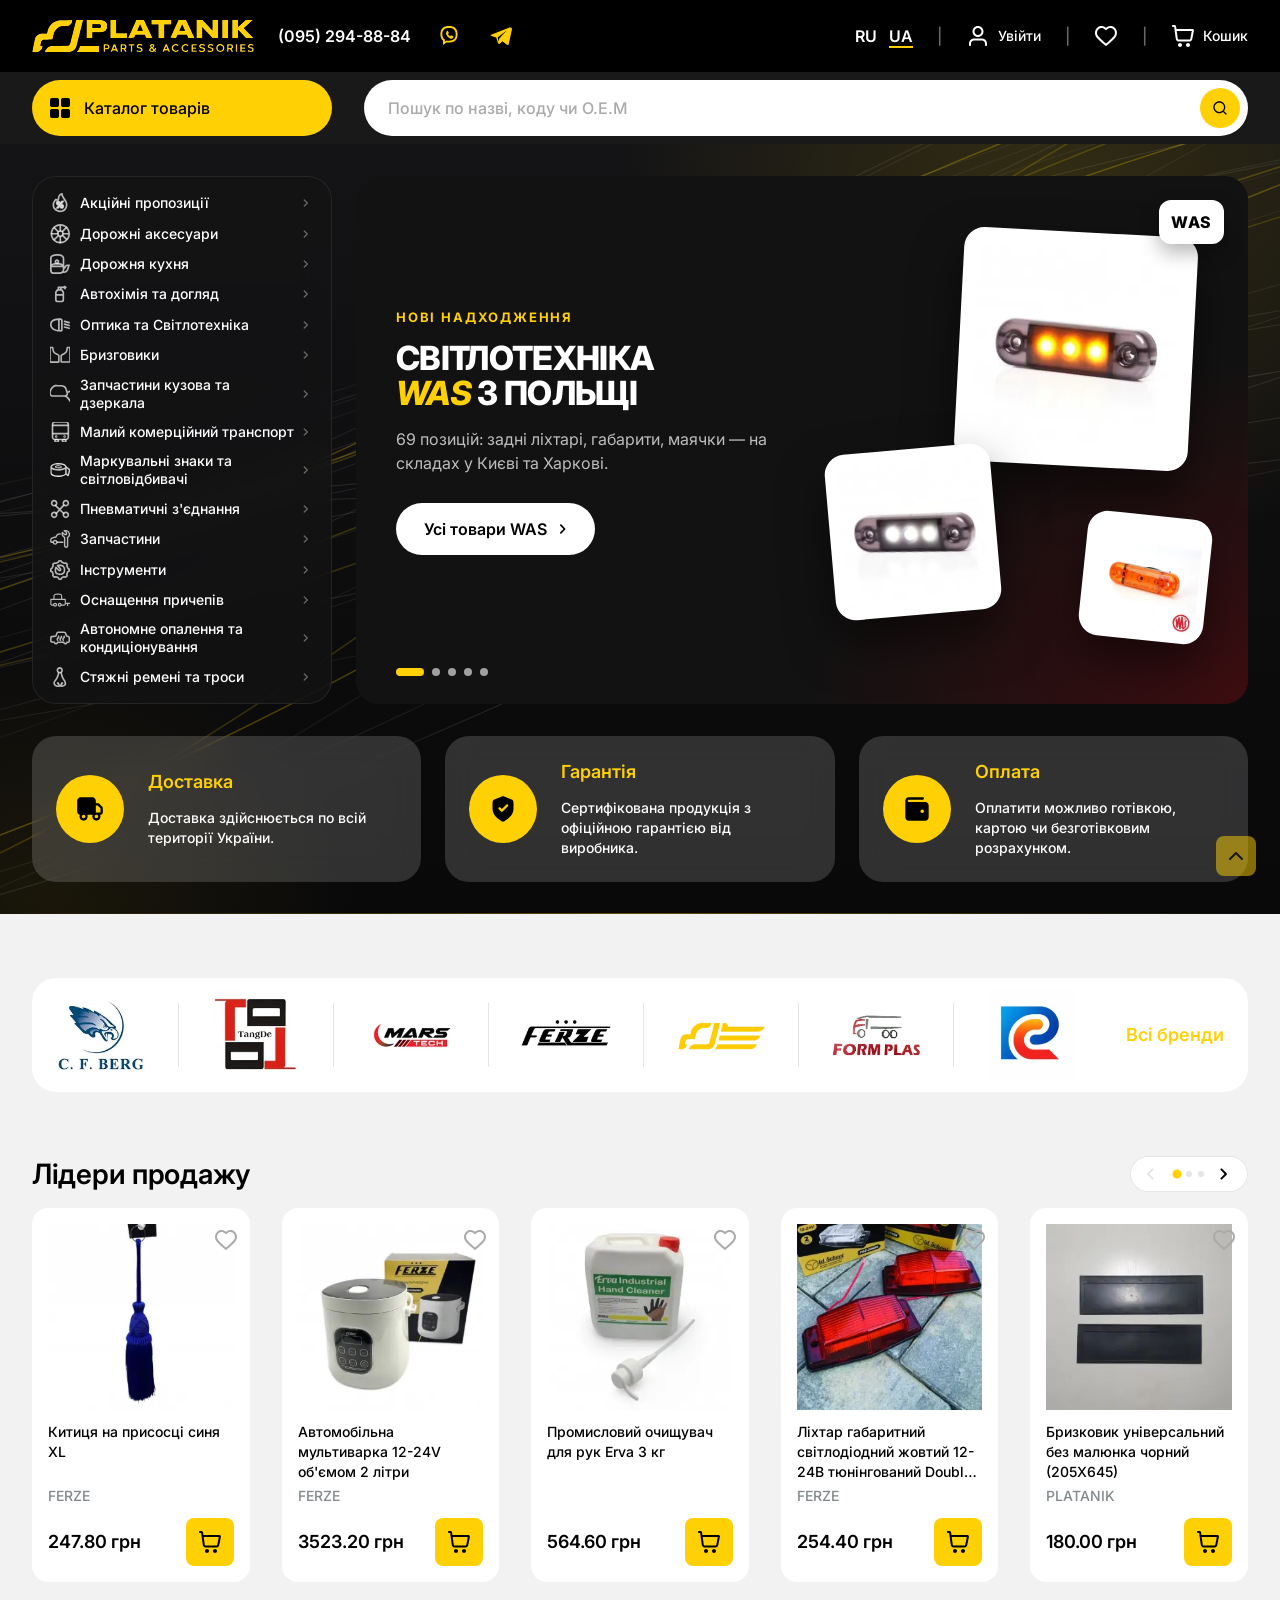
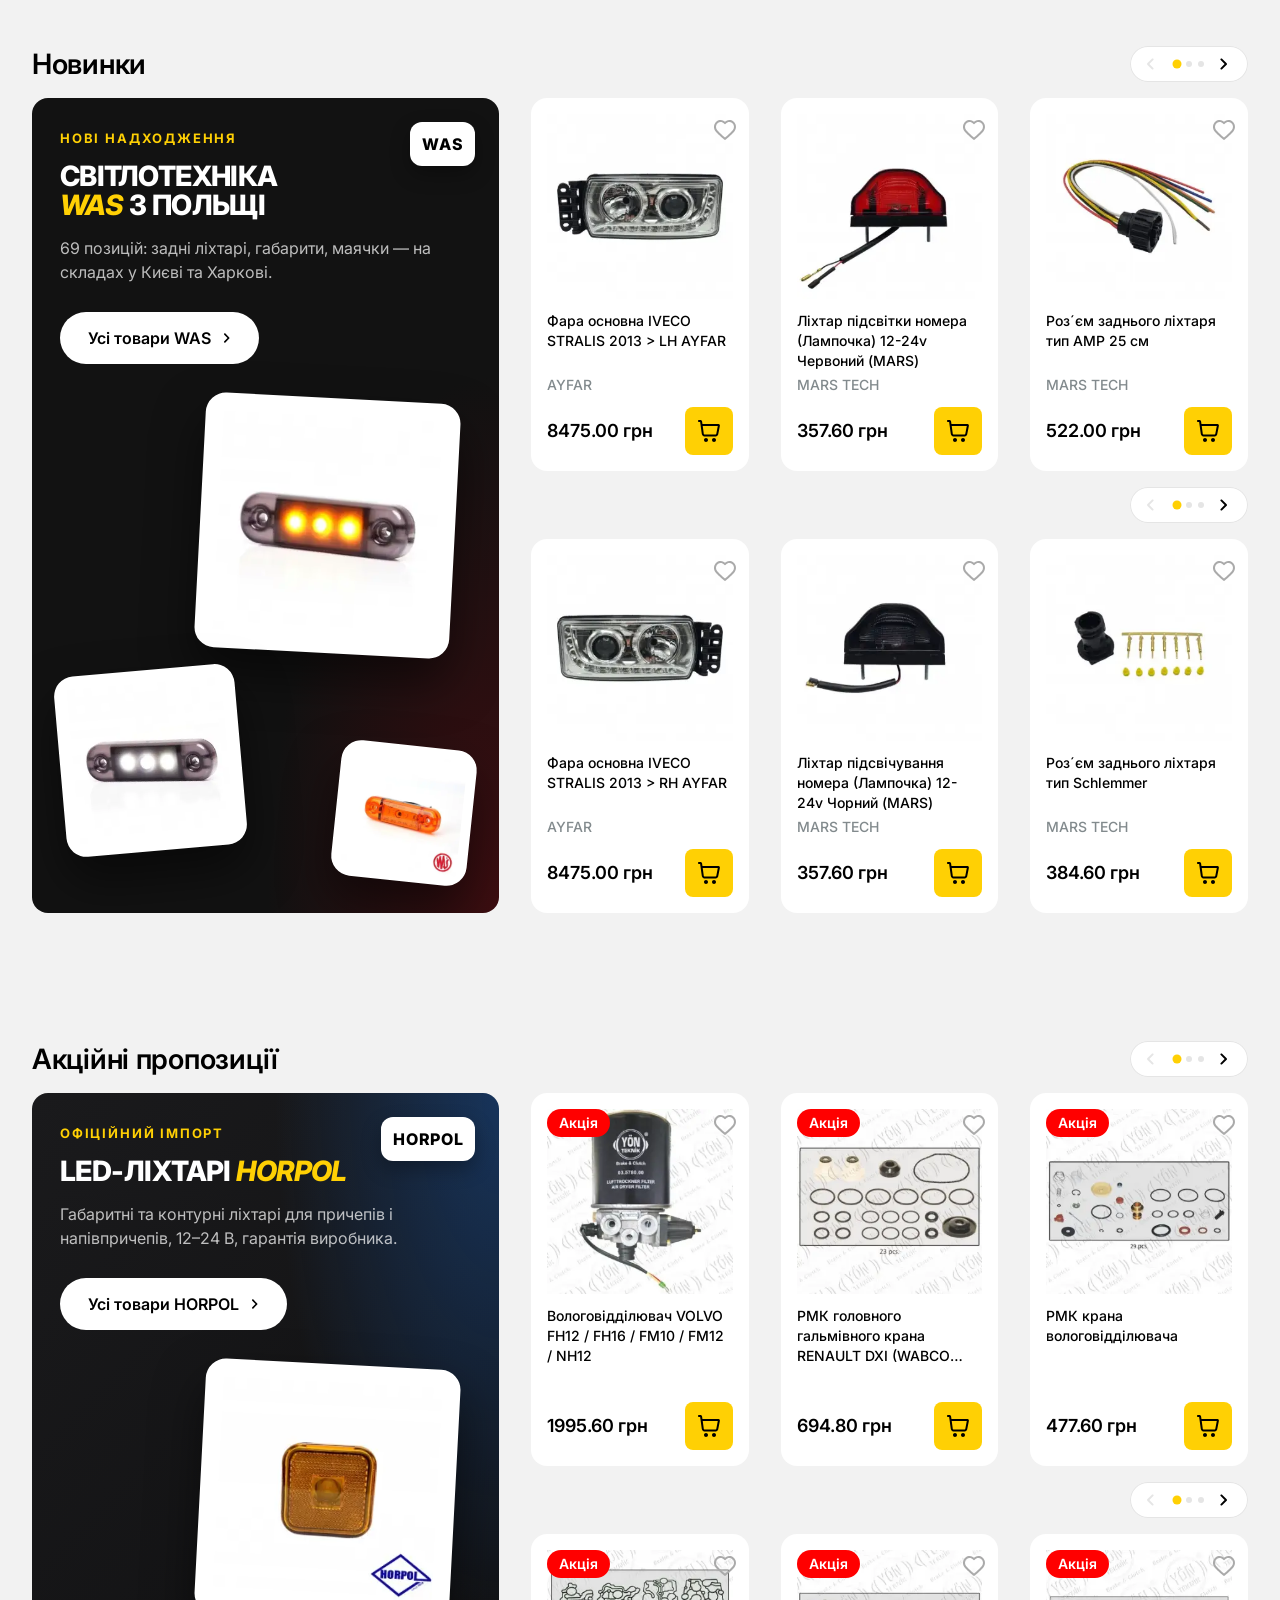
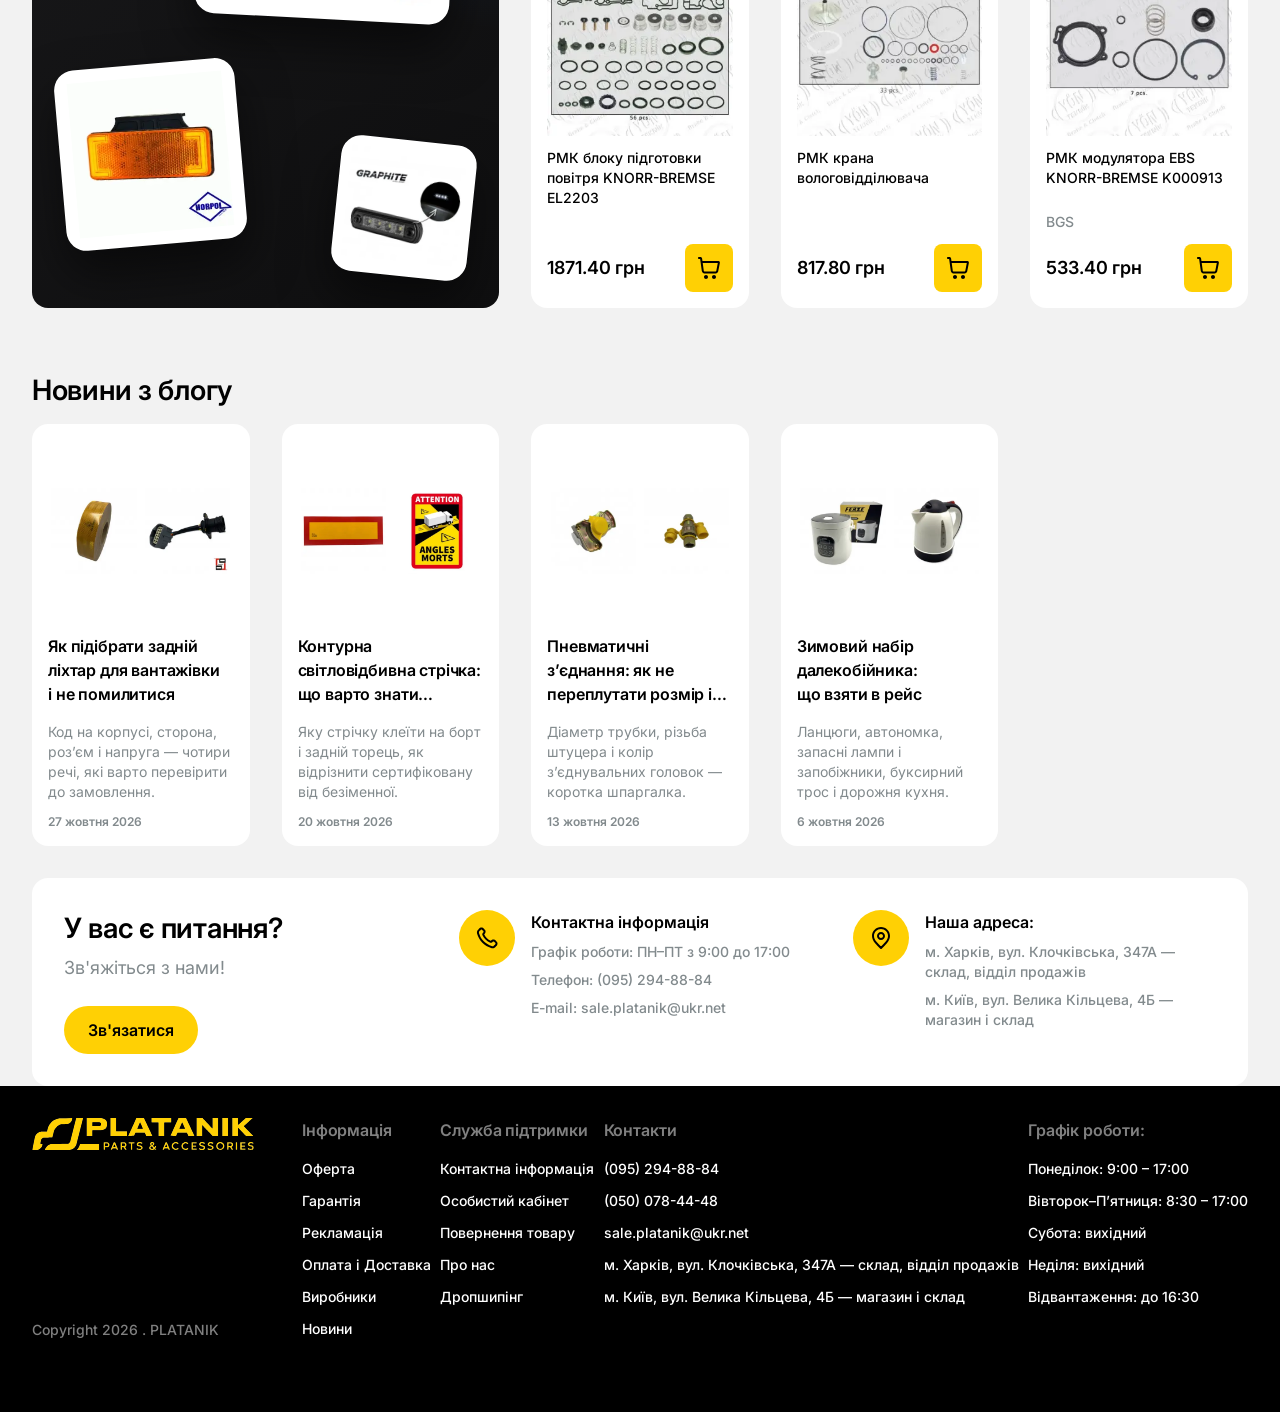
==== commit 74daba2f: "Add files via upload" ====
--- a/index.html
+++ b/index.html
@@ -859,7 +859,7 @@
 .tile .subs a:hover { color: var(--ink); }
 
 /* hero */
-.hero { background: #0d0d0d url([data-uri]) center / cover no-repeat; }
+.hero { background: #0b0b0c; }
 .hero .wrap { padding-block: 32px; }
 .hero-row { display: flex; gap: 32px; height: 528px; position: relative; }
 .hero .catside { justify-content: flex-start; height: 100%; }
@@ -1497,6 +1497,163 @@
 .pc .nm { overflow-wrap: break-word; white-space: normal; text-overflow: clip; }
 .authw .auth { grid-template-columns: minmax(0, 1fr); }
 .pc .nm, .pc.f .nm { display: -webkit-box !important; -webkit-box-orient: vertical; -webkit-line-clamp: 3; overflow: hidden; }
+
+/* ===== 17 Nov: first screen (catalogue, banners, background), header login, footer ===== */
+
+/* background: deep graphite with soft yellow light and thin light trails — vector, sharp on any screen */
+.hero {
+  position: relative; isolation: isolate; overflow: hidden;
+  background-color: #0b0b0c;
+  background-image:
+    radial-gradient(55% 75% at 82% 8%, rgba(255, 208, 4, .14), rgba(255, 208, 4, 0) 62%),
+    radial-gradient(40% 60% at 4% 100%, rgba(255, 208, 4, .07), rgba(255, 208, 4, 0) 60%),
+    url("data:image/svg+xml,%3Csvg xmlns='http://www.w3.org/2000/svg' viewBox='0 0 1920 760' preserveAspectRatio='xMidYMid slice'%3E%3Cpath d='M-40 528C672 437 1248 -135 1960 -148' stroke='%23ffd004' stroke-opacity='0.256' stroke-width='1.5' fill='none'/%3E%3Cpath d='M-40 547C672 476 1248 -190 1960 -197' stroke='%23ffffff' stroke-opacity='0.080' stroke-width='1' fill='none'/%3E%3Cpath d='M-40 412C672 352 1248 -31 1960 -180' stroke='%23ffffff' stroke-opacity='0.059' stroke-width='1' fill='none'/%3E%3Cpath d='M-40 482C672 349 1248 210 1960 106' stroke='%23ffffff' stroke-opacity='0.078' stroke-width='1' fill='none'/%3E%3Cpath d='M-40 825C672 705 1248 -151 1960 -203' stroke='%23ffd004' stroke-opacity='0.186' stroke-width='1.5' fill='none'/%3E%3Cpath d='M-40 434C672 319 1248 -31 1960 -64' stroke='%23ffffff' stroke-opacity='0.091' stroke-width='1' fill='none'/%3E%3Cpath d='M-40 671C672 595 1248 -19 1960 -30' stroke='%23ffffff' stroke-opacity='0.054' stroke-width='1' fill='none'/%3E%3Cpath d='M-40 474C672 414 1248 191 1960 134' stroke='%23ffffff' stroke-opacity='0.091' stroke-width='1' fill='none'/%3E%3Cpath d='M-40 587C672 475 1248 57 1960 -69' stroke='%23ffd004' stroke-opacity='0.204' stroke-width='1.5' fill='none'/%3E%3Cpath d='M-40 642C672 519 1248 183 1960 51' stroke='%23ffffff' stroke-opacity='0.070' stroke-width='1' fill='none'/%3E%3Cpath d='M-40 827C672 768 1248 -29 1960 -165' stroke='%23ffffff' stroke-opacity='0.061' stroke-width='1' fill='none'/%3E%3Cpath d='M-40 603C672 509 1248 -70 1960 -207' stroke='%23ffffff' stroke-opacity='0.090' stroke-width='1' fill='none'/%3E%3Cpath d='M-40 779C672 682 1248 46 1960 -61' stroke='%23ffd004' stroke-opacity='0.264' stroke-width='1.5' fill='none'/%3E%3Cpath d='M-40 588C672 456 1248 304 1960 219' stroke='%23ffffff' stroke-opacity='0.096' stroke-width='1' fill='none'/%3E%3Cpath d='M-40 408C672 317 1248 324 1960 145' stroke='%23ffffff' stroke-opacity='0.108' stroke-width='1' fill='none'/%3E%3Cpath d='M-40 510C672 416 1248 -19 1960 -23' stroke='%23ffffff' stroke-opacity='0.082' stroke-width='1' fill='none'/%3E%3Cpath d='M-40 457C672 448 1248 -27 1960 -166' stroke='%23ffd004' stroke-opacity='0.183' stroke-width='1.5' fill='none'/%3E%3Cpath d='M-40 493C672 371 1248 -6 1960 -20' stroke='%23ffffff' stroke-opacity='0.081' stroke-width='1' fill='none'/%3E%3Cpath d='M-40 631C672 516 1248 397 1960 242' stroke='%23ffffff' stroke-opacity='0.069' stroke-width='1' fill='none'/%3E%3Cpath d='M-40 569C672 446 1248 135 1960 -37' stroke='%23ffffff' stroke-opacity='0.061' stroke-width='1' fill='none'/%3E%3Cpath d='M-40 460C672 428 1248 -17 1960 -105' stroke='%23ffd004' stroke-opacity='0.266' stroke-width='1.5' fill='none'/%3E%3Cpath d='M-40 500C672 441 1248 -159 1960 -226' stroke='%23ffffff' stroke-opacity='0.090' stroke-width='1' fill='none'/%3E%3Cpath d='M-40 815C672 742 1248 251 1960 139' stroke='%23ffffff' stroke-opacity='0.097' stroke-width='1' fill='none'/%3E%3Cpath d='M-40 405C672 295 1248 408 1960 251' stroke='%23ffffff' stroke-opacity='0.106' stroke-width='1' fill='none'/%3E%3Cpath d='M-40 559C672 544 1248 98 1960 -16' stroke='%23ffd004' stroke-opacity='0.171' stroke-width='1.5' fill='none'/%3E%3Cpath d='M-40 411C672 388 1248 -56 1960 -117' stroke='%23ffffff' stroke-opacity='0.054' stroke-width='1' fill='none'/%3E%3Cpath d='M-40 380C672 366 1248 -82 1960 -148' stroke='%23ffffff' stroke-opacity='0.052' stroke-width='1' fill='none'/%3E%3Cpath d='M-40 779C672 758 1248 144 1960 99' stroke='%23ffffff' stroke-opacity='0.074' stroke-width='1' fill='none'/%3E%3C/svg%3E"),
+    linear-gradient(180deg, #141416 0%, #0b0b0c 70%, #09090a 100%);
+  background-size: auto, auto, cover, auto;
+  background-position: center, center, center, center;
+  background-repeat: no-repeat;
+}
+.hero::after { content: ""; position: absolute; inset: auto 0 0; height: 1px; background: linear-gradient(90deg, transparent, rgba(255, 208, 4, .35), transparent); }
+
+/* three columns of the same height */
+.hero-row { height: 528px; gap: 24px; }
+.hero .catside { width: 300px; flex: none; height: 528px; padding: 12px 8px; gap: 0; justify-content: flex-start; align-items: stretch;
+  background: rgba(20, 20, 22, .72); box-shadow: inset 0 0 0 1px rgba(255, 255, 255, .08); border-radius: 24px;
+  overflow-y: auto; overscroll-behavior: contain; scrollbar-width: thin; scrollbar-color: rgba(255,255,255,.2) transparent; }
+.hero .catside .ci, .mega .catside .ci { flex: 1 1 auto; min-height: 30px; max-height: 48px; padding: 4px 10px; border-radius: 12px; align-items: center; cursor: pointer; text-align: left; }
+.catside .ci .hl { gap: 10px; align-items: center; }
+.catside .ci .hl span { font: 500 14px/18px var(--f); }
+.catside .ci .hl .ico { width: 20px; height: 20px; }
+.catside .ci:hover, .catside .ci.on { background: rgba(255, 255, 255, .08); }
+.catside .ci.on { color: #ffd004; }
+.catside .ci .chev { opacity: .5; }
+.catside .ci.on .chev { opacity: 1; color: #ffd004; }
+@media (min-height: 0) { .hero .catside:has(.ci:nth-child(17)) .ci .hl span { font-size: 13px; line-height: 16px; } }
+
+/* subcategory panel: covers banner and promo, same height */
+.hero-panel { left: 324px; right: 0; top: 0; bottom: 0; z-index: 6; padding: 20px 24px 24px; border-radius: 24px; background: #fff; color: #000;
+  box-shadow: 0 24px 60px rgba(0, 0, 0, .45); overflow-y: auto; overscroll-behavior: contain; animation: panelIn .18s var(--ease, ease) both; }
+.hero-row:has(.hero-panel:not([hidden])) .catside { border-radius: 24px; }
+@keyframes panelIn { from { opacity: 0; transform: translateX(-8px); } }
+.ph-h { display: flex; align-items: baseline; justify-content: space-between; gap: 16px; padding: 4px 4px 16px; margin-bottom: 8px; border-bottom: 1px solid #e5e5e5; }
+.ph-h b { font: 600 22px/28px var(--f); }
+.ph-h a { display: inline-flex; align-items: center; gap: 6px; font: 600 14px/20px var(--f); color: #000; padding: 8px 14px; border-radius: 100px; background: #ffd004; white-space: nowrap; }
+.ph-h a span { font-weight: 500; opacity: .6; }
+.ph-h a:hover { background: #ffdc3d; }
+.hero-panel .tiles, .mega .tiles { grid-template-columns: repeat(5, minmax(0, 1fr)); gap: 8px 16px; }
+.tile { padding: 12px 8px; }
+.tile .hd { display: flex; flex-direction: column; align-items: center; gap: 8px; }
+.tile .tph { width: 104px; height: 104px; border-radius: 12px; }
+.tile b { font: 500 14px/18px var(--f); }
+.tile .subs { top: calc(100% - 10px); box-shadow: 0 16px 24px rgba(0, 0, 0, .1); z-index: 4; padding: 4px 16px 14px; }
+.tile:hover, .tile:focus-within { box-shadow: 0 0 0 1px #eee; z-index: 3; }
+.mega .panel { padding: 20px 24px 24px; }
+.mega-in { height: 528px; max-height: calc(100vh - 180px); }
+.mega .catside { width: 300px; padding: 12px 8px; background: #141416; border-radius: 24px; display: flex; flex-direction: column; overflow-y: auto; }
+.mega .catside .ci { color: #fff; }
+.mega-scrim { background: rgba(0, 0, 0, .45); }
+
+/* banners: one design system, fits the 936 x 528 slot */
+.slider { border-radius: 24px; background: #121214; box-shadow: inset 0 0 0 1px rgba(255, 255, 255, .06); touch-action: pan-y; user-select: none; cursor: grab; }
+.slider.dragging { cursor: grabbing; }
+.slider .track { display: flex; height: 100%; transition: transform .55s cubic-bezier(.22, .7, .2, 1); will-change: transform; }
+.slider .slide { position: relative; inset: auto; flex: 0 0 100%; height: 100%; opacity: 1; visibility: visible; transition: none; }
+.slide .bn { border-radius: 0; }
+.sl-dots { left: 40px; bottom: 28px; z-index: 3; }
+.sl-dots button { width: 8px; height: 8px; transition: width .25s, background .25s; border-radius: 4px; }
+.sl-dots button.on { width: 28px; box-shadow: none; }
+
+.bn { display: grid; grid-template-columns: minmax(0, 1fr) minmax(0, .92fr); align-items: center; gap: 24px; height: 100%; padding: 48px 40px 64px; color: #fff; overflow: hidden; position: relative;
+  background: radial-gradient(80% 110% at 100% 0%, var(--glow, rgba(255, 208, 4, .22)), transparent 60%), linear-gradient(135deg, #1a1a1c 0%, #0f0f10 100%); }
+.bn.r { --glow: rgba(227, 6, 19, .32); } .bn.b { --glow: rgba(26, 115, 232, .32); } .bn.y { --glow: rgba(255, 208, 4, .26); } .bn.g { --glow: rgba(0, 160, 120, .26); } .bn.v { --glow: rgba(255, 140, 0, .26); }
+.bn .bt { position: relative; z-index: 2; display: flex; flex-direction: column; align-items: flex-start; }
+.bn .eb { font: 700 13px/16px var(--f); letter-spacing: .14em; text-transform: uppercase; color: #ffd004; margin-bottom: 16px; }
+.bn h2 { font: 800 clamp(30px, 2.6vw, 44px)/1.04 var(--f); letter-spacing: -.02em; text-transform: uppercase; text-wrap: balance; }
+.bn h2 em { font-style: italic; color: #ffd004; }
+.bn p { margin-top: 16px; color: rgba(255, 255, 255, .72); font: 400 16px/24px var(--f); max-width: 40ch; }
+.bn .btn.w { margin-top: 28px; display: inline-flex; align-items: center; gap: 6px; min-height: 52px; padding: 0 22px 0 28px; border-radius: 100px; background: #fff; color: #000; font: 600 16px/20px var(--f); }
+.bn .btn.w .ico { margin: 0; }
+.bn .btn.w:hover { background: #ffd004; }
+.bn .pics { position: relative; height: 100%; min-height: 0; }
+.bn .pics span { position: absolute; display: grid; place-items: center; background: #fff; border-radius: 20px; box-shadow: 0 24px 48px rgba(0, 0, 0, .5); overflow: hidden; }
+.bn .pics span img { width: 86%; height: 86%; object-fit: contain; pointer-events: none; }
+.bn .pics span:nth-child(1) { width: 62%; aspect-ratio: 1; right: 4%; top: 2%; transform: rotate(3deg); }
+.bn .pics span:nth-child(2) { width: 44%; aspect-ratio: 1; left: 0; bottom: 6%; transform: rotate(-5deg); }
+.bn .pics span:nth-child(3) { width: 33%; aspect-ratio: 1; right: 0; bottom: 0; transform: rotate(6deg); }
+.bn .blogo { position: absolute; top: 24px; right: 24px; z-index: 3; height: 44px; min-width: 44px; padding: 6px 12px; border-radius: 12px; background: #fff; display: grid; place-items: center; box-shadow: 0 8px 20px rgba(0, 0, 0, .3); }
+.bn .blogo img { height: 32px; width: auto; max-width: 110px; object-fit: contain; }
+.bn .blogo b { color: #000; font: 800 16px/1 var(--f); letter-spacing: .04em; }
+.nov-b .bn, .side-ban .bn { grid-template-columns: 1fr; grid-template-rows: auto 1fr; align-items: start; padding: 32px 28px; }
+.nov-b .bn .pics, .side-ban .bn .pics { min-height: 220px; }
+.nov-b .bn h2, .side-ban .bn h2 { font-size: 28px; }
+.side-ban { border-radius: 24px; overflow: hidden; }
+
+/* promo column */
+.promo { width: 300px; flex: none; height: 528px; border-radius: 24px; }
+
+/* header: login */
+.nav .nbtn span { font: 500 14px/20px var(--f); }
+a.nbtn { color: #fff; display: inline-flex; align-items: center; gap: 8px; }
+a.nbtn:hover { color: #ffd004; }
+.user-w { position: relative; display: inline-flex; }
+
+/* crisp messenger icons */
+.nav .soc { display: grid; place-items: center; width: 28px; height: 28px; }
+.nav .soc .ico { width: 24px; height: 24px; shape-rendering: geometricPrecision; transform: none; }
+.nav .soc:hover { opacity: 1; color: #fff; }
+
+.benefits { width: 100%; gap: 24px; }
+.benefits .benefit { flex: 1 1 0; width: auto; min-width: 0; }
+
+/* drag-scroll strips */
+@media (hover: hover) and (pointer: fine) { .brands .bl-row, .row { cursor: grab; } .brands .bl-row.dragging, .row.dragging { cursor: grabbing; scroll-snap-type: none; } .row.dragging * { pointer-events: none; } }
+.brands .bl-row { overflow-x: auto; justify-content: flex-start; gap: 32px; scrollbar-width: none; scroll-behavior: auto; user-select: none; }
+.brands .bl-row::-webkit-scrollbar { display: none; }
+.brands .bl-row .ln:last-child { display: none; }
+.brands .bl img { pointer-events: none; }
+.brands { position: relative; }
+.brands .all { position: relative; padding-left: 24px; box-shadow: -24px 0 24px -8px var(--surface); background: var(--surface); }
+
+/* footer: more air */
+.ftr .fc { gap: 16px; }
+.ftr ul { display: flex; flex-direction: column; gap: 10px; }
+.ftr li, .ftr li a { font: 500 14px/22px var(--f); }
+.ftr h4 { font: 600 16px/24px var(--f); }
+.ftr .list { row-gap: 32px; }
+
+/* between mock-ups */
+@media (max-width: 1500px) { .hero-panel { left: 324px; } .hero-panel .tiles, .mega .tiles { grid-template-columns: repeat(4, minmax(0, 1fr)); } }
+@media (max-width: 1279px) { .hero-panel .tiles, .mega .tiles { grid-template-columns: repeat(3, minmax(0, 1fr)); } .bn { padding: 40px 32px 56px; } .bn p { font-size: 15px; } }
+@media (max-width: 1023px) { .hero-row { height: auto; } .slider { aspect-ratio: 936 / 528; } }
+@media (max-width: 767px) {
+  .hero-row { gap: 0; }
+  .slider { aspect-ratio: 4 / 5; border-radius: 16px; cursor: auto; }
+  .bn { grid-template-columns: 1fr; grid-template-rows: auto 1fr; align-items: start; padding: 24px 20px 48px; gap: 12px; }
+  .bn h2 { font-size: 26px; }
+  .bn p { display: block; font-size: 14px; line-height: 20px; margin-top: 10px; }
+  .bn .btn.w { margin-top: 16px; min-height: 44px; font-size: 14px; padding: 0 16px 0 20px; }
+  .bn .pics { position: relative; inset: auto; width: 100%; height: auto; min-height: 0; }
+  .bn .blogo { top: 16px; right: 16px; height: 36px; } .bn .blogo img { height: 24px; }
+  .sl-dots { left: 20px; bottom: 18px; }
+  .ftr ul { gap: 8px; }
+}
+.benefits { align-items: stretch; }
+/* catalogue dropdown on inner pages */
+.mega-in { width: 100%; gap: 24px; align-items: stretch; }
+.mega .panel { display: block; flex: 1 1 0; min-width: 0; height: auto; background: #fff; border-radius: 24px; box-shadow: 0 24px 60px rgba(0, 0, 0, .35); overflow-y: auto; }
+.mega .catside { gap: 0; height: auto; justify-content: flex-start; align-items: stretch; }
+.mega .catside .ci .hl span { color: inherit; }
+.mega-scrim { display: block; position: fixed; inset: 0; z-index: -1; background: rgba(0, 0, 0, .45); }
+@media (max-width: 767px) {
+  .slider { aspect-ratio: auto; height: 460px; }
+  .bn p { display: none; }
+  .bn .pics { height: 100%; min-height: 170px; }
+  .bn .pics span:nth-child(1) { width: auto; height: 88%; right: 2%; top: 0; }
+  .bn .pics span:nth-child(2) { width: auto; height: 62%; left: 0; bottom: 0; top: auto; }
+  .bn .pics span:nth-child(3) { width: auto; height: 46%; right: 46%; bottom: 4%; display: none; }
+}
+#megaScrim { position: fixed; inset: 0; z-index: 44; background: rgba(0, 0, 0, .45); animation: fadeIn .15s ease both; }
+@keyframes fadeIn { from { opacity: 0; } }
 
 </style>
 <svg width="0" height="0" style="position:absolute" aria-hidden="true" focusable="false"><symbol id="logo-sym" viewBox="0 0 3769 544">
@@ -1651,8 +1808,8 @@
 const IP = {
   copy: '<rect x="9" y="9" width="12" height="12" rx="2"/><path d="M5 15H4a1 1 0 0 1-1-1V4a1 1 0 0 1 1-1h10a1 1 0 0 1 1 1v1"/>',
   cChem: '<path d="M9 7h5l2 3v9a2 2 0 0 1-2 2H9a2 2 0 0 1-2-2v-9l2-3ZM10 7V4h3v3M13 4h4l1 1.5M17 3l2 1M7 13h9"/>',
-  viber: '<path d="M12 2.8c5.4 0 8.4 2.3 8.4 7.9s-3 7.9-8.4 7.9c-.8 0-1.6-.1-2.3-.2L6.3 20.8v-3.4c-1.9-1.3-2.7-3.6-2.7-6.7 0-5.6 3-7.9 8.4-7.9Z"/><path d="M9.6 7.4c.4-.3 1-.2 1.2.3l.6 1.2c.2.4.1.8-.2 1.1l-.4.3c.4 1 1.2 1.8 2.2 2.2l.3-.4c.3-.3.7-.4 1.1-.2l1.2.6c.5.2.6.8.3 1.2l-.4.5c-.5.6-1.3.8-2 .5a8 8 0 0 1-4.6-4.6c-.3-.7-.1-1.5.5-2Z" fill="currentColor" stroke="none"/><path d="M13 6.2a4 4 0 0 1 3.3 3.3M13 8.4c.8.2 1.3.8 1.5 1.5"/>',
-  tg: '<path d="M20.7 4.2 3.3 11c-.8.3-.8 1.4 0 1.7l4.3 1.5 1.7 5.3c.2.7 1.1.9 1.6.4l2.5-2.4 4.6 3.4c.6.5 1.6.1 1.7-.7l2.9-14.3c.2-.9-.7-1.6-1.6-1.3Z"/><path d="m7.6 14.2 9.6-6.3-6.8 7.4-.6 4.3"/>',
+  viber: '<path fill="currentColor" stroke="none" fill-rule="evenodd" d="M12 2C6.6 2 3.4 4.6 3.4 10.3c0 3 .9 5.1 2.6 6.4V21l3.5-2.6c.8.1 1.6.2 2.5.2 5.4 0 8.6-2.6 8.6-8.3C20.6 4.6 17.4 2 12 2Zm0 1.9c4.4 0 6.7 1.9 6.7 6.4s-2.3 6.4-6.7 6.4c-.8 0-1.7-.1-2.5-.3L7.9 17.7v-2.1c-1.7-.9-2.6-2.6-2.6-5.3C5.3 5.8 7.6 3.9 12 3.9Z"/><path fill="currentColor" stroke="none" d="M9.7 6.9c.4-.3 1-.2 1.2.2l.8 1.4c.2.4.1.9-.2 1.1l-.5.4c.4 1 1.2 1.8 2.2 2.2l.4-.5c.3-.3.8-.4 1.1-.2l1.4.8c.4.2.5.8.2 1.2l-.5.6c-.5.6-1.4.9-2.2.6a7.6 7.6 0 0 1-4.5-4.5c-.3-.8 0-1.7.6-2.2Z"/>',
+  tg: '<path fill="currentColor" stroke="none" fill-rule="evenodd" d="M21.2 3.3 2.7 10.4c-1.3.5-1.3 1.3-.2 1.6l4.7 1.5 1.8 5.5c.2.6.5.9 1 .9.4 0 .7-.2 1-.5l2.3-2.2 4.8 3.5c.9.5 1.5.2 1.7-.8l3.1-14.5c.3-1.3-.5-1.9-1.4-1.6ZM9.6 17.5l-.9-3.9 9.2-7.3-7.6 8.3-.7 2.9Z"/>',
   heartf: '<path d="M12 20.5 4.2 12.9a5 5 0 0 1 7.1-7.1l.7.7.7-.7a5 5 0 0 1 7.1 7.1Z" fill="currentColor"/>',
   play: '<path d="M7 4.5v15l12-7.500Z" fill="currentColor"/>',
 };
@@ -1954,10 +2111,9 @@
       <a class="soc" href="viber://chat?number=%2B${CONFIG.viber.replace(/\D/g, '')}" aria-label="Viber">${ic('viber')}</a>
       <a class="soc" href="https://t.me/${CONFIG.telegram}" target="_blank" rel="noopener" aria-label="Telegram">${ic('tg')}</a></div></div>
     <div class="nav-r">
-      ${ws ? '' : `<a class="b2b dsk" href="${u ? '#account' : '#register'}">${ic('coins', 's20')}<span>${R('Оптовим клієнтам', 'Оптовым клиентам')}</span></a><i class="sep dsk">|</i>`}
       <span class="lang dsk" role="group" aria-label="Мова / Язык"><button type="button" data-lang="ru" class="${S.lang === 'ru' ? 'on' : ''}" aria-pressed="${S.lang === 'ru'}">RU</button><button type="button" data-lang="ua" class="${S.lang === 'ua' ? 'on' : ''}" aria-pressed="${S.lang === 'ua'}">UA</button></span><i class="sep dsk">|</i>
       ${ws ? `<a class="nbtn dsk" href="#account-invoices" aria-label="${t('invoices')}" title="${t('invoices')}">${ic('file')}</a><i class="sep dsk">|</i>` : ''}
-      <button class="nbtn dsk" type="button" id="userbtn" aria-haspopup="true" aria-expanded="false" aria-label="${t('cabinet')}">${ic('user')}${u ? `<span>${esc(ws ? t('optProfile') : (u.first || t('profile')))}</span>` : ''}</button><i class="sep dsk">|</i>
+      ${u ? `<span class="user-w dsk"><button class="nbtn" type="button" id="userbtn" aria-haspopup="true" aria-expanded="false" aria-label="${t('cabinet')}">${ic('user')}<span>${esc(ws ? t('optProfile') : (u.first || t('profile')))}</span></button></span>` : `<a class="nbtn dsk" href="#login" aria-label="${R('Увійти або зареєструватися', 'Войти или зарегистрироваться')}">${ic('user')}<span>${R('Увійти', 'Войти')}</span></a>`}<i class="sep dsk">|</i>
       <a class="nbtn dsk" href="#favorites" aria-label="${t('favorites')}">${ic('heart')}<span class="badge" data-badge="fav"></span></a><i class="sep dsk">|</i>
       <a class="nbtn mob" href="tel:${CONFIG.phoneTel}" aria-label="${t('phone')}">${ic('call')}</a><i class="sep mob">|</i>
       <a class="nbtn cartb" href="#cart" data-open-cart aria-label="${t('cart')}">${ic('cart')}<span class="badge" data-badge="cart"></span><span data-cart-label>${t('cart')}</span></a>
@@ -1995,38 +2151,56 @@
   updateBadges();
 }
 
-/* ===== catalogue list (hero sidebar, mega menu, mobile drawer) ===== */
-function catLinkList(active, limit) {
-  const tops = topCats();
-  return (limit ? tops.slice(0, limit) : tops).map(c => `<a class="ci${active === c.id ? ' on' : ''}" href="#c${c.id}" data-mc="${c.id}"><span class="hl">${ic(CAT_ICON[c.k] || 'cParts')}<span>${esc(cn(c))}</span></span>${(c.ch || []).some(id => { const k = S.catById.get(id); return k && catItems(k).length; }) ? ic('chr', 'chev') : ''}</a>`).join('') + (limit ? `<a class="ci all" href="#catalog"><span>${t('allCats')}</span></a>` : '');
+/* ===== catalogue: list of main categories + panel of subcategories =====
+   hover (desktop) previews a category, click pins it; a click on an already open category does nothing;
+   the page of a category opens only from the panel ("All products of the section"); a click anywhere else closes. */
+const hasKids = c => (c.ch || []).some(id => { const k = S.catById.get(id); return k && catItems(k).length; });
+function catLinkList(active) {
+  return topCats().map(c => `<a class="ci${active === c.id ? ' on' : ''}" href="#c${c.id}" data-mc="${c.id}" role="button" aria-expanded="${active === c.id}"><span class="hl">${ic(CAT_ICON[c.k] || 'cParts')}<span>${esc(cn(c))}</span></span>${ic('chr', 'chev')}</a>`).join('');
 }
 function catPanel(c) {
   const kids = (c.ch || []).map(id => S.catById.get(id)).filter(k => k && catItems(k).length);
   const tile = (href, img, name, subs) => `<div class="tile"><a class="hd" href="${href}"><span class="tph">${img}</span><b>${esc(name)}</b></a>${subs && subs.length ? `<div class="subs">${subs.map(s => `<a href="#c${s.id}">${esc(cn(s))}</a>`).join('')}</div>` : ''}</div>`;
-  if (kids.length) return `<div class="tiles">${kids.map(k => tile('#c' + k.id, catImg(k), cn(k), (k.ch || []).map(id => S.catById.get(id)).filter(x => x && catItems(x).length).slice(0, 8))).join('')}</div>`;
-  return `<div class="tiles">${catItems(c).map(id => S.byId.get(id)).filter(x => x && x.i != null).slice(0, 10).map(it => tile('#p' + it.id, pimg(it), nm(it))).join('')}</div>`;
-}
+  const head = `<div class="ph-h"><b>${esc(cn(c))}</b><a href="#c${c.id}" data-close-cat>${R('Усі товари розділу', 'Все товары раздела')} <span>${fmtN(catItems(c).length)}</span>${ic('chr', 's16')}</a></div>`;
+  if (kids.length) return head + `<div class="tiles">${kids.map(k => tile('#c' + k.id, catImg(k), cn(k), (k.ch || []).map(id => S.catById.get(id)).filter(x => x && catItems(x).length).slice(0, 10))).join('')}</div>`;
+  return head + `<div class="tiles">${catItems(c).map(id => S.byId.get(id)).filter(x => x && x.i != null).slice(0, 10).map(it => tile('#p' + it.id, pimg(it), nm(it))).join('')}</div>`;
+}
+/* one controller for both places: the hero list on the home page and the dropdown under "Каталог товарів" */
+function catController(side, panel, show, hide) {
+  let tm, pinned = false, cur = null;
+  const open = id => {
+    if (cur === id) { show(); return; }
+    cur = id; const c = S.catById.get(id); if (!c) return;
+    $$('[data-mc]', side).forEach(x => { const on = +x.dataset.mc === id; x.classList.toggle('on', on); x.setAttribute('aria-expanded', on); });
+    panel.innerHTML = catPanel(c); panel.scrollTop = 0; show();
+  };
+  const reset = () => { pinned = false; cur = null; $$('[data-mc]', side).forEach(x => { x.classList.remove('on'); x.setAttribute('aria-expanded', 'false'); }); hide(); };
+  side.addEventListener('click', e => { const a = e.target.closest('[data-mc]'); if (!a) return; e.preventDefault(); clearTimeout(tm); pinned = true; open(+a.dataset.mc); });
+  if (matchMedia('(hover: hover)').matches) {
+    side.addEventListener('mouseover', e => { const a = e.target.closest('[data-mc]'); if (!a) return; clearTimeout(tm); tm = setTimeout(() => open(+a.dataset.mc), cur == null ? 150 : 80); });
+    side.addEventListener('mouseleave', () => clearTimeout(tm));
+  }
+  side.addEventListener('keydown', e => { if (e.key === 'Enter' || e.key === ' ') { const a = e.target.closest('[data-mc]'); if (a) { e.preventDefault(); pinned = true; open(+a.dataset.mc); } } });
+  panel.addEventListener('click', e => { if (e.target.closest('a')) setTimeout(reset, 0); });
+  return { open, reset, get pinned() { return pinned; }, get cur() { return cur; } };
+}
+let MEGA = null, HERO = null;
 function openMega(on) {
   const host = $('#megaHost'); if (!host) return;
-  if (on && !S.catimgs) loadAux('catimgs').then(() => { if (S.megaOpen) { const a = $('#megaSide [data-mc].on'); const c = a && S.catById.get(+a.dataset.mc); if (c) $('#megaPanel').innerHTML = catPanel(c); } });
+  if (on && !S.catimgs) loadAux('catimgs').then(() => { if (S.megaOpen && MEGA && MEGA.cur != null) { const c = S.catById.get(MEGA.cur); if (c) $('#megaPanel').innerHTML = catPanel(c); } });
+  if (on === S.megaOpen && (on ? !!$('.mega', host) : true)) return;
   S.megaOpen = on; $('#catbtn')?.setAttribute('aria-expanded', on);
-  if (!on) { host.innerHTML = ''; return; }
+  if (!on) { host.innerHTML = ''; MEGA = null; $('#megaScrim')?.remove(); return; }
   if (matchMedia('(max-width: 767px)').matches) { S.megaOpen = false; host.innerHTML = ''; openCatDrawer(); return; }
-  const first = topCats().find(c => (c.ch || []).length) || topCats()[0];
-  host.innerHTML = `<div class="mega-scrim" data-mega-x></div><div class="mega"><div class="wrap"><div class="mega-in"><nav class="catside" id="megaSide">${catLinkList(first && first.id)}</nav><div class="panel" id="megaPanel">${first ? catPanel(first) : ''}</div></div></div></div>`;
-  bindCatHover($('#megaSide'), $('#megaPanel'));
-}
-function bindCatHover(side, panel, onShow) {
-  let tm;
-  side.addEventListener('mouseover', e => {
-    const a = e.target.closest('[data-mc]'); if (!a) return;
-    clearTimeout(tm); tm = setTimeout(() => {
-      $$('[data-mc]', side).forEach(x => x.classList.toggle('on', x === a));
-      const c = S.catById.get(+a.dataset.mc); if (c) { panel.innerHTML = catPanel(c); if (onShow) onShow(true); }
-    }, 90);
-  });
-  side.addEventListener('focusin', e => { const a = e.target.closest('[data-mc]'); if (a) a.dispatchEvent(new Event('mouseover', { bubbles: true })); });
-}
+  if (HERO) HERO.reset();
+  const first = topCats().find(hasKids) || topCats()[0];
+  let sc = $('#megaScrim'); if (!sc) { sc = document.createElement('div'); sc.id = 'megaScrim'; document.body.appendChild(sc); }
+  host.innerHTML = `<div class="mega"><div class="wrap"><div class="mega-in"><nav class="catside" id="megaSide" aria-label="${t('catalog')}">${catLinkList()}</nav><div class="panel" id="megaPanel"></div></div></div></div>`;
+  MEGA = catController($('#megaSide'), $('#megaPanel'), () => {}, () => {});
+  if (first) MEGA.open(first.id);
+}
+/* closes every open catalogue layer; used by outside clicks, Esc and navigation */
+function closeCatalog() { if (S.megaOpen) openMega(false); if (HERO) HERO.reset(); }
 /* mobile: catalogue drawer with drill-down, as in the 390 frames */
 function openCatDrawer(cid) {
   closeDrawer();
@@ -2076,29 +2250,48 @@
   row.addEventListener('scroll', () => requestAnimationFrame(upd), { passive: true }); upd();
 }
 
-/* ===== banners ===== */
-function photosOf(ids, n) { return ids.map(id => S.byId.get(id)).filter(x => x && x.i != null && x._av).slice(0, n); }
+/* ===== banners: composed from real catalogue photos, sized to the 936x528 slot ===== */
+function photosOf(ids, n) {
+  const seen = new Set(), out = [];
+  for (const id of ids) { const x = S.byId.get(id); if (!x || x.i == null || !x._av) continue; const k = nm(x).toLowerCase().replace(/[^a-zа-яіїєґ]+/g, ' ').trim().split(' ').slice(0, 3).join(' '); if (seen.has(k)) continue; seen.add(k); out.push(x); if (out.length >= n) break; }
+  return out;
+}
 function banner(b) {
   const pics = photosOf(b.ids || [], 3).map(it => `<span>${pimg(it)}</span>`).join('');
-  return `<div class="bn ${b.tone || ''}"><div class="bt"><div class="eb">${esc(b.eb || '')}</div><h2>${b.h || ''}</h2><p>${esc(b.p || '')}</p><a class="btn w" href="${b.href || '#catalog'}">${esc(b.cta || '')}</a></div><div class="pics">${pics}</div></div>`;
+  return `<div class="bn ${b.tone || ''}">${b.logo ? `<span class="blogo">${b.logo}</span>` : ''}<div class="bt"><div class="eb">${esc(b.eb || '')}</div><h2>${b.h || ''}</h2><p>${esc(b.p || '')}</p><a class="btn w" href="${b.href || '#catalog'}" draggable="false">${esc(b.cta || '')}${ic('chr', 's20')}</a></div><div class="pics">${pics}</div></div>`;
 }
 function bannerSet() {
   const cat = k => S.catByKey.get(k), ids = k => cat(k) ? catItems(cat(k)) : [];
-  const brandIds = s => S.items.filter(i => i.bs === s).map(i => i.id);
+  const brandIds = s => S.items.filter(i => i.bs === s).sort((x, y) => y._tot - x._tot).map(i => i.id);
+  const brand = s => S.brands.find(b => b.s === s);
+  const logo = s => { const b = brand(s); if (!b) return ''; const im = S.brandImgs && S.brandImgs[s]; return im ? `<img src="data:image/webp;base64,${im}" alt="${esc(b.n)}">` : `<b>${esc(b.n)}</b>`; };
   const out = [];
+  const was = brandIds('was');
+  if (was.length) out.push({ tone: 'r', logo: logo('was'), eb: R('Нові надходження', 'Новые поступления'), h: R('Світлотехніка <em>WAS</em> з Польщі', 'Светотехника <em>WAS</em> из Польши'), p: R(`${fmtN(was.length)} позицій: задні ліхтарі, габарити, маячки — на складах у Києві та Харкові.`, `${fmtN(was.length)} позиций: задние фонари, габариты, маячки — на складах в Киеве и Харькове.`), cta: R('Усі товари WAS', 'Все товары WAS'), href: `#b-${(brand('was') || {}).h}`, ids: was });
+  const hp = brandIds('horpol');
+  if (hp.length) out.push({ tone: 'b', logo: logo('horpol'), eb: R('Офіційний імпорт', 'Официальный импорт'), h: R('LED-ліхтарі <em>HORPOL</em>', 'LED-фонари <em>HORPOL</em>'), p: R('Габаритні та контурні ліхтарі для причепів і напівпричепів, 12–24 В, гарантія виробника.', 'Габаритные и контурные фонари для прицепов и полуприцепов, 12–24 В, гарантия производителя.'), cta: R('Усі товари HORPOL', 'Все товары HORPOL'), href: `#b-${(brand('horpol') || {}).h}`, ids: hp });
   const light = ids('svetotekhnika');
-  if (light.length) out.push({ tone: 'y', eb: R('Оптика та світлотехніка', 'Оптика и светотехника'), h: R('Ліхтарі, фари та <em>габарити</em>', 'Фонари, фары и <em>габариты</em>'), p: R(`${fmtN(light.length)} позицій: WAS, HORPOL, MARS TECH, FRISTOM та інші виробники зі складів у Києві та Харкові.`, `${fmtN(light.length)} позиций: WAS, HORPOL, MARS TECH, FRISTOM и другие производители со складов в Киеве и Харькове.`), cta: R('Перейти до каталогу', 'Перейти в каталог'), href: `#c${cat('svetotekhnika').id}`, ids: [...brandIds('was'), ...brandIds('horpol'), ...light] });
+  if (light.length) out.push({ tone: 'y', eb: R('Оптика та світлотехніка', 'Оптика и светотехника'), h: R('Фари, ліхтарі та <em>габарити</em>', 'Фары, фонари и <em>габариты</em>'), p: R(`${fmtN(light.length)} позицій для DAF, MAN, Volvo, Scania, Mercedes, Renault, Iveco та причепів.`, `${fmtN(light.length)} позиций для DAF, MAN, Volvo, Scania, Mercedes, Renault, Iveco и прицепов.`), cta: R('Перейти до каталогу', 'Перейти в каталог'), href: `#c${cat('svetotekhnika').id}`, ids: light });
   const pn = ids('pnevmo-tormoznye-soedineniya');
   if (pn.length) out.push({ tone: 'g', eb: 'Пневматика', h: R('Пневматичні <em>з’єднання</em> та фітинги', 'Пневматические <em>соединения</em> и фитинги'), p: R('З’єднувальні головки, спіралі, швидкороз’ємні фітинги й трубки — підбір за діаметром і різьбою.', 'Соединительные головки, спирали, быстроразъёмные фитинги и трубки — подбор по диаметру и резьбе.'), cta: R('Дивитися', 'Смотреть'), href: `#c${cat('pnevmo-tormoznye-soedineniya').id}`, ids: pn });
   const acc = ids('aksessuary-dlia-cabini');
-  if (acc.length) out.push({ tone: 'r', eb: R('Дорожні аксесуари', 'Дорожные аксессуары'), h: R('Усе для <em>кабіни</em> далекобійника', 'Всё для <em>кабины</em> дальнобойщика'), p: R('Килимки, штори, чохли, хром-тюнінг, звукові сигнали та дорожня кухня.', 'Коврики, шторы, чехлы, хром-тюнинг, звуковые сигналы и дорожная кухня.'), cta: R('Обрати', 'Выбрать'), href: `#c${cat('aksessuary-dlia-cabini').id}`, ids: acc });
+  if (acc.length) out.push({ tone: 'v', eb: R('Дорожні аксесуари', 'Дорожные аксессуары'), h: R('Усе для <em>кабіни</em> далекобійника', 'Всё для <em>кабины</em> дальнобойщика'), p: R('Килимки, штори, чохли, хром-тюнінг, звукові сигнали та дорожня кухня.', 'Коврики, шторы, чехлы, хром-тюнинг, звуковые сигналы и дорожная кухня.'), cta: R('Обрати', 'Выбрать'), href: `#c${cat('aksessuary-dlia-cabini').id}`, ids: acc });
   return out;
 }
-const ibanner = b => `<a class="ibn" href="#b-${b.h || ''}" style="--bi:url(data:image/webp;base64,${b.d})"><picture>${b.m ? `<source media="(max-width: 767px)" srcset="data:image/webp;base64,${b.m}">` : ''}<img src="data:image/webp;base64,${b.d}" alt="${esc(b.alt)}"></picture></a>`;
 function sideBanner(cls = '') {
-  const list = (S.banners || []).filter(b => b.m);
-  if (list.length) { const b = list[Math.floor(Math.random() * list.length)]; return `<a class="side-ban ${cls}" href="#b-${b.h}"><img src="data:image/webp;base64,${b.m}" alt="${esc(b.alt)}"></a>`; }
-  return `<div class="side-ban ${cls}">${banner(bannerSet()[0] || {})}</div>`;
+  const list = bannerSet(); const b = list[Math.floor(Math.random() * list.length)] || {};
+  return `<div class="side-ban ${cls}">${banner(b)}</div>`;
+}
+
+/* drag-to-scroll with the mouse for horizontal strips (brands, product rows); touch keeps native scrolling */
+function dragScroll(el) {
+  if (!el || el._drag) return; el._drag = 1;
+  let x0 = 0, s0 = 0, down = false, moved = false;
+  el.addEventListener('pointerdown', e => { if (e.pointerType !== 'mouse' || e.button !== 0) return; down = true; moved = false; x0 = e.clientX; s0 = el.scrollLeft; });
+  window.addEventListener('pointermove', e => { if (!down) return; const dx = e.clientX - x0; if (!moved && Math.abs(dx) > 5) { moved = true; el.classList.add('dragging'); } if (moved) { el.scrollLeft = s0 - dx; e.preventDefault(); } });
+  window.addEventListener('pointerup', () => { if (!down) return; down = false; el.classList.remove('dragging'); });
+  el.addEventListener('click', e => { if (moved) { e.preventDefault(); e.stopPropagation(); moved = false; } }, true);
+  el.addEventListener('dragstart', e => e.preventDefault());
 }
 
 /* ===== home ===== */
@@ -2129,11 +2322,11 @@
 }
 async function viewHome() {
   setTitle('');
-  await Promise.all([loadAux('brandImgs'), loadAux('banners')]);
+  await Promise.all([loadAux('brandImgs'), loadAux('catimgs')]);
   const bs = bannerSet();
-  const slides = [...(S.banners || []).map(b => ({ img: b })), ...bs];
+  const slides = bs;
   const promo = S.items.filter(x => x.ak && x.i != null && x._av)[0] || pickLeaders()[0];
-  const brands = S.brands.filter(b => S.brandImgs[b.s]).slice(0, 10);
+  const brands = S.brands.filter(b => S.brandImgs[b.s]);
   const leaders = pickLeaders();
   const newest = S.items.filter(x => x.i != null && x._av).sort((a, b) => b.id - a.id).slice(0, 18);
   const sale = S.items.filter(x => x.ak && x.i != null).slice(0, 18);
@@ -2144,9 +2337,9 @@
   $('#view').innerHTML = `
   <section class="hero"><div class="wrap">
     <div class="hero-row" id="heroGrid">
-      <nav class="catside" id="heroSide" aria-label="${t('catalog')}">${catLinkList(null, 10)}</nav>
+      <nav class="catside" id="heroSide" aria-label="${t('catalog')}">${catLinkList()}</nav>
       <div class="slider" id="slider" aria-roledescription="carousel">
-        ${slides.map((s, i) => `<div class="slide${i ? '' : ' on'}" aria-hidden="${i ? 'true' : 'false'}">${s.img ? ibanner(s.img) : banner(s)}</div>`).join('')}
+        <div class="track">${slides.map((s, i) => `<div class="slide${i ? '' : ' on'}" aria-hidden="${i ? 'true' : 'false'}">${banner(s)}</div>`).join('')}</div>
         ${slides.length > 1 ? `<div class="sl-dots">${slides.map((s, i) => `<button type="button" data-sld="${i}" class="${i ? '' : 'on'}" aria-label="${i + 1}"></button>`).join('')}</div>` : ''}
       </div>
       ${promoCard(promo)}
@@ -2159,7 +2352,7 @@
     </div>
   </div></section>
   <section class="sec s1"><div class="wrap">
-    ${brands.length ? `<div class="brands"><div class="bl-row">${brands.map(b => `<a class="bl" href="#b-${b.h}" title="${esc(b.n)}"><img src="data:image/webp;base64,${S.brandImgs[b.s]}" alt="${esc(b.n)}"></a><i class="ln"></i>`).join('')}</div><a class="all" href="#brands">${t('allBrands')}</a></div>` : ''}
+    ${brands.length ? `<div class="brands"><div class="bl-row">${brands.map(b => `<a class="bl" href="#b-${b.h}" title="${esc(b.n)}" draggable="false"><img src="data:image/webp;base64,${S.brandImgs[b.s]}" alt="${esc(b.n)}" draggable="false"></a><i class="ln"></i>`).join('')}</div><a class="all" href="#brands">${t('allBrands')}</a></div>` : ''}
     <div class="blk"><div class="blk-h"><h2>${t('leaders')}</h2>${pagerCtl('rowLead')}</div><div class="row" id="rowLead">${leaders.map(it => card(it)).join('')}</div></div>
   </div></section>
   <section class="sec"><div class="wrap">
@@ -2170,20 +2363,32 @@
   ['rowLead', 'rowNewa', 'rowNewb', 'rowSalea', 'rowSaleb'].forEach(bindPager);
   startSlider(); startCountdown();
   const hp = $('#heroPanel'), hg = $('#heroGrid');
-  if (hp && matchMedia('(hover: hover)').matches) {
-    bindCatHover($('#heroSide'), hp, () => { hp.hidden = false; });
-    hg.addEventListener('mouseleave', () => { hp.hidden = true; $$('#heroSide [data-mc]').forEach(x => x.classList.remove('on')); });
-  }
+  HERO = catController($('#heroSide'), hp, () => { hp.hidden = false; hg.classList.add('cat-open'); }, () => { hp.hidden = true; hg.classList.remove('cat-open'); });
+  if (matchMedia('(hover: hover)').matches) hg.addEventListener('mouseleave', () => { if (!HERO.pinned) HERO.reset(); });
+  dragScroll($('.brands .bl-row')); ['rowLead', 'rowNewa', 'rowNewb', 'rowSalea', 'rowSaleb'].forEach(id => dragScroll(document.getElementById(id)));
 }
 let slT = 0;
+/* hero slider: auto-advances every 4 s, can be dragged with the mouse or swiped */
 function startSlider() {
   clearInterval(slT);
   const sl = $('#slider'); if (!sl) return;
-  const go = i => { const ss = $$('.slide', sl), ds = $$('[data-sld]', sl); if (!ss.length) return; const cur = ss.findIndex(s => s.classList.contains('on')); const n = ((i === 'next' ? cur + 1 : i === 'prev' ? cur - 1 : i) + ss.length) % ss.length; ss.forEach((s, k) => { s.classList.toggle('on', k === n); s.setAttribute('aria-hidden', k !== n); }); ds.forEach((d, k) => d.classList.toggle('on', k === n)); };
+  const tr = $('.track', sl), ss = $$('.slide', sl), ds = $$('[data-sld]', sl), n = ss.length; if (!n) return;
+  let cur = 0;
+  const go = (i, anim = true) => {
+    cur = ((i % n) + n) % n; tr.style.transition = anim ? '' : 'none'; tr.style.transform = `translate3d(${-cur * 100}%,0,0)`;
+    ss.forEach((s, k) => { s.classList.toggle('on', k === cur); s.setAttribute('aria-hidden', k !== cur); });
+    ds.forEach((d, k) => d.classList.toggle('on', k === cur));
+  };
+  const restart = () => { clearInterval(slT); if (n > 1 && !matchMedia('(prefers-reduced-motion: reduce)').matches) slT = setInterval(() => { if (!document.body.contains(sl)) return clearInterval(slT); if (!document.hidden && !drag) go(cur + 1); }, 4000); };
   sl.addEventListener('click', e => { const d = e.target.closest('[data-sld]'); if (d) { go(+d.dataset.sld); restart(); } });
-  let x0 = null; sl.addEventListener('touchstart', e => { x0 = e.touches[0].clientX; }, { passive: true }); sl.addEventListener('touchend', e => { if (x0 == null) return; const dx = e.changedTouches[0].clientX - x0; if (Math.abs(dx) > 40) { go(dx < 0 ? 'next' : 'prev'); restart(); } x0 = null; }, { passive: true });
-  const restart = () => { clearInterval(slT); if (!matchMedia('(prefers-reduced-motion: reduce)').matches) slT = setInterval(() => { if (!document.body.contains(sl)) return clearInterval(slT); if (!document.hidden) go('next'); }, 6500); };
-  restart();
+  let drag = false, x0 = 0, dx = 0, w = 1, moved = false;
+  sl.addEventListener('pointerdown', e => { if (e.button !== 0 || e.target.closest('[data-sld]')) return; drag = true; moved = false; x0 = e.clientX; dx = 0; w = sl.clientWidth; tr.style.transition = 'none'; });
+  window.addEventListener('pointermove', e => { if (!drag) return; dx = e.clientX - x0; if (Math.abs(dx) > 6) moved = true; if (moved) { tr.style.transform = `translate3d(calc(${-cur * 100}% + ${dx}px),0,0)`; sl.classList.add('dragging'); } });
+  window.addEventListener('pointerup', () => { if (!drag) return; drag = false; sl.classList.remove('dragging'); tr.style.transition = ''; if (Math.abs(dx) > Math.min(80, w * .12)) go(cur + (dx < 0 ? 1 : -1)); else go(cur); restart(); });
+  sl.addEventListener('click', e => { if (moved) { e.preventDefault(); e.stopPropagation(); moved = false; } }, true);
+  sl.addEventListener('dragstart', e => e.preventDefault());
+  sl.addEventListener('keydown', e => { if (e.key === 'ArrowRight') { go(cur + 1); restart(); } if (e.key === 'ArrowLeft') { go(cur - 1); restart(); } });
+  go(0, false); restart();
 }
 function postImgs(p) { const c = S.catByKey.get(p.cat); const ids = c ? catItems(c) : []; return photosOf(ids, 2); }
 function postCard(p) {
@@ -2906,7 +3111,8 @@
     if (tg.closest('#catbtn')) { openMega(!S.megaOpen); return; }
     if (tg.closest('#burger')) { openMobileMenu(); return; }
     if (tg.closest('#userbtn')) { toggleUserMenu(); return; }
-    if (S.megaOpen && !tg.closest('.mega')) openMega(false);
+    if (!tg.closest('.catside, .hero-panel, .mega .panel, #catbtn')) closeCatalog();
+    if (tg.closest('[data-close-cat]')) closeCatalog();
     if (!tg.closest('.search')) closeSugg();
     if (!tg.closest('.user-w')) closeUserMenu();
     if (tg.closest('#totop')) window.scrollTo({ top: 0, behavior: 'smooth' });
@@ -2915,12 +3121,12 @@
   document.addEventListener('input', e => { if (e.target.id === 'q') renderSugg(e.target.value); });
   document.addEventListener('focusin', e => { if (e.target.id === 'q' && e.target.value) renderSugg(e.target.value); });
   document.addEventListener('keydown', e => {
-    if (e.key === 'Escape') { closeModal(); openMega(false); closeSugg(); openFilters(false); closeUserMenu(); return; }
+    if (e.key === 'Escape') { closeModal(); closeCatalog(); closeSugg(); openFilters(false); closeUserMenu(); return; }
     if (e.target.id === 'q' && (e.key === 'ArrowDown' || e.key === 'ArrowUp')) { const links = $$('#sugg a'); if ($('#sugg').hidden || !links.length) return; e.preventDefault(); sugIdx = (sugIdx + (e.key === 'ArrowDown' ? 1 : -1) + links.length) % links.length; links.forEach((a, i) => a.classList.toggle('on', i === sugIdx)); links[sugIdx].scrollIntoView({ block: 'nearest' }); }
   });
   document.addEventListener('click', e => { const a = e.target.closest('#sugg a'); if (a && a.hasAttribute('data-sall')) { e.preventDefault(); goSearch($('#q').value); } else if (a) closeSugg(); }, true);
   window.addEventListener('scroll', () => { $('#totop').classList.toggle('on', window.scrollY > 700); }, { passive: true });
-  window.addEventListener('hashchange', route);
+  window.addEventListener('hashchange', () => { closeCatalog(); route(); });
 }
 function toggleUserMenu() {
   if ($('#umenu')) return closeUserMenu();
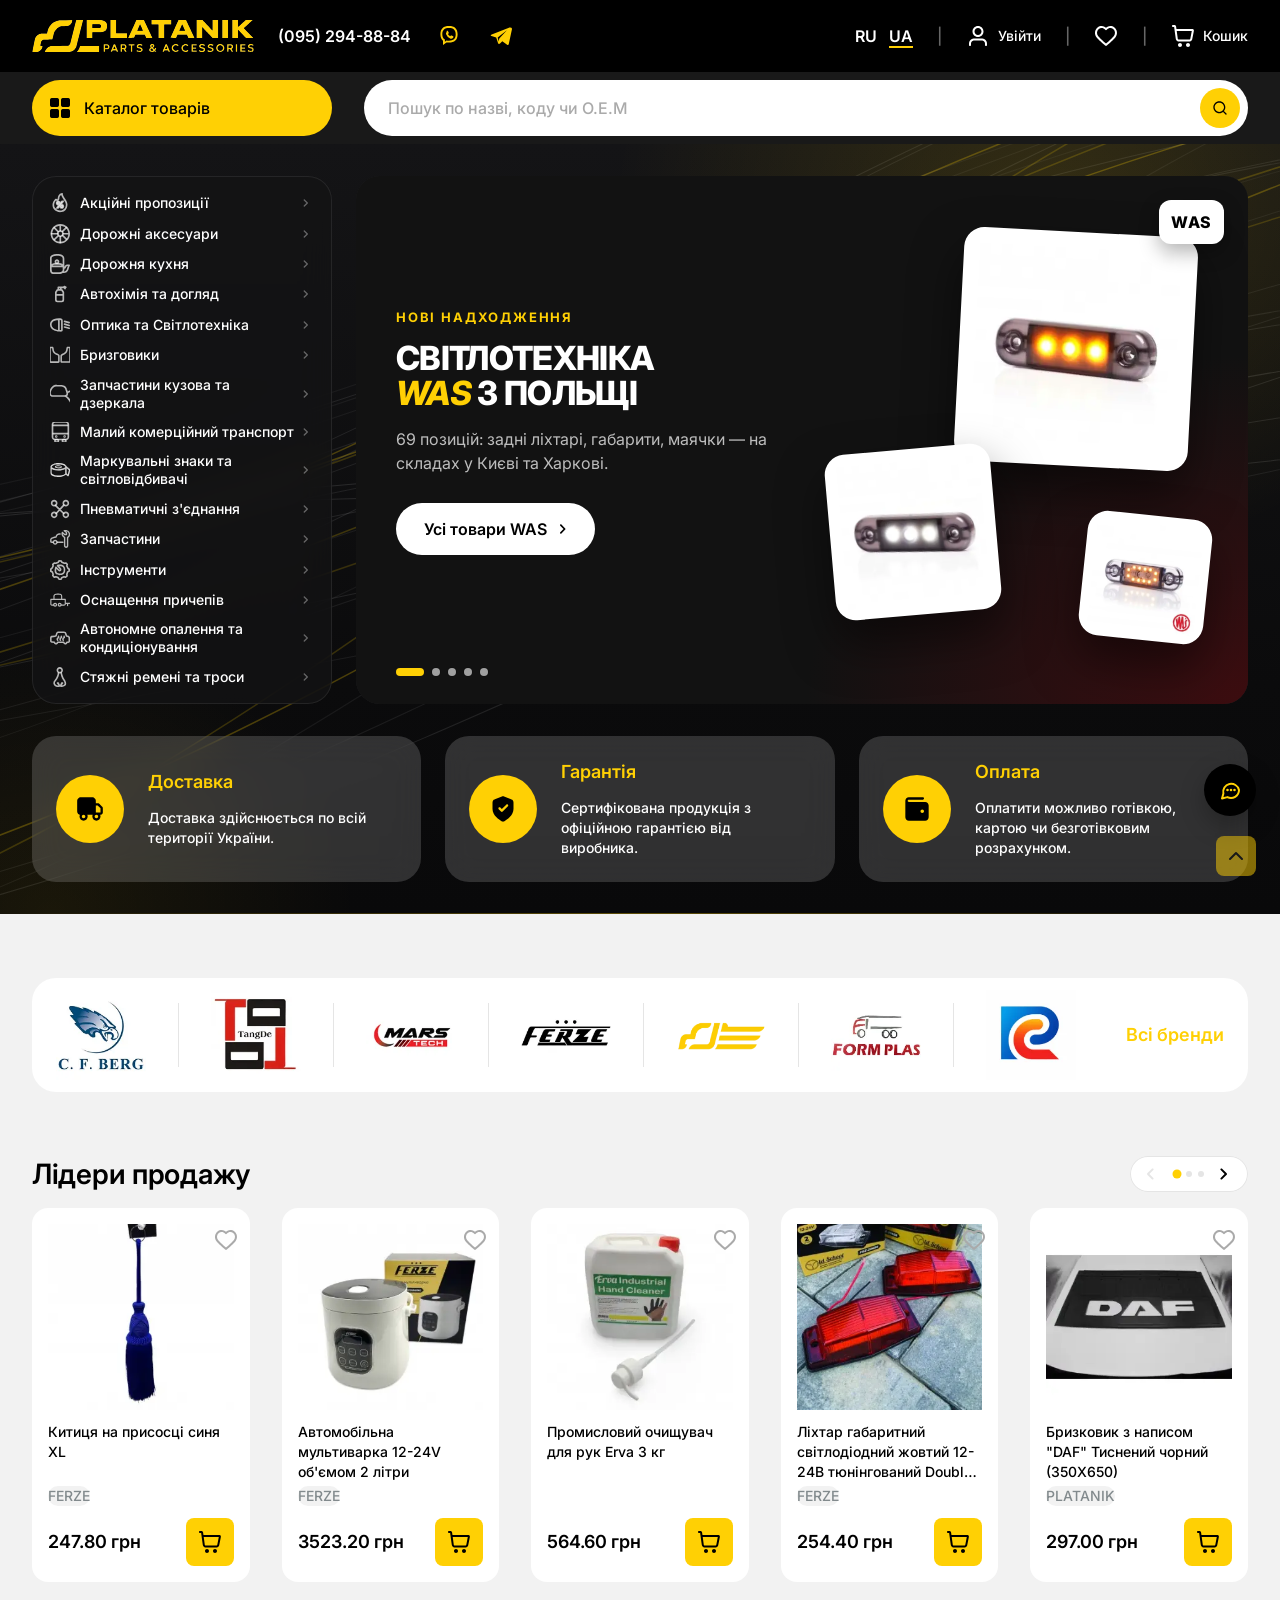
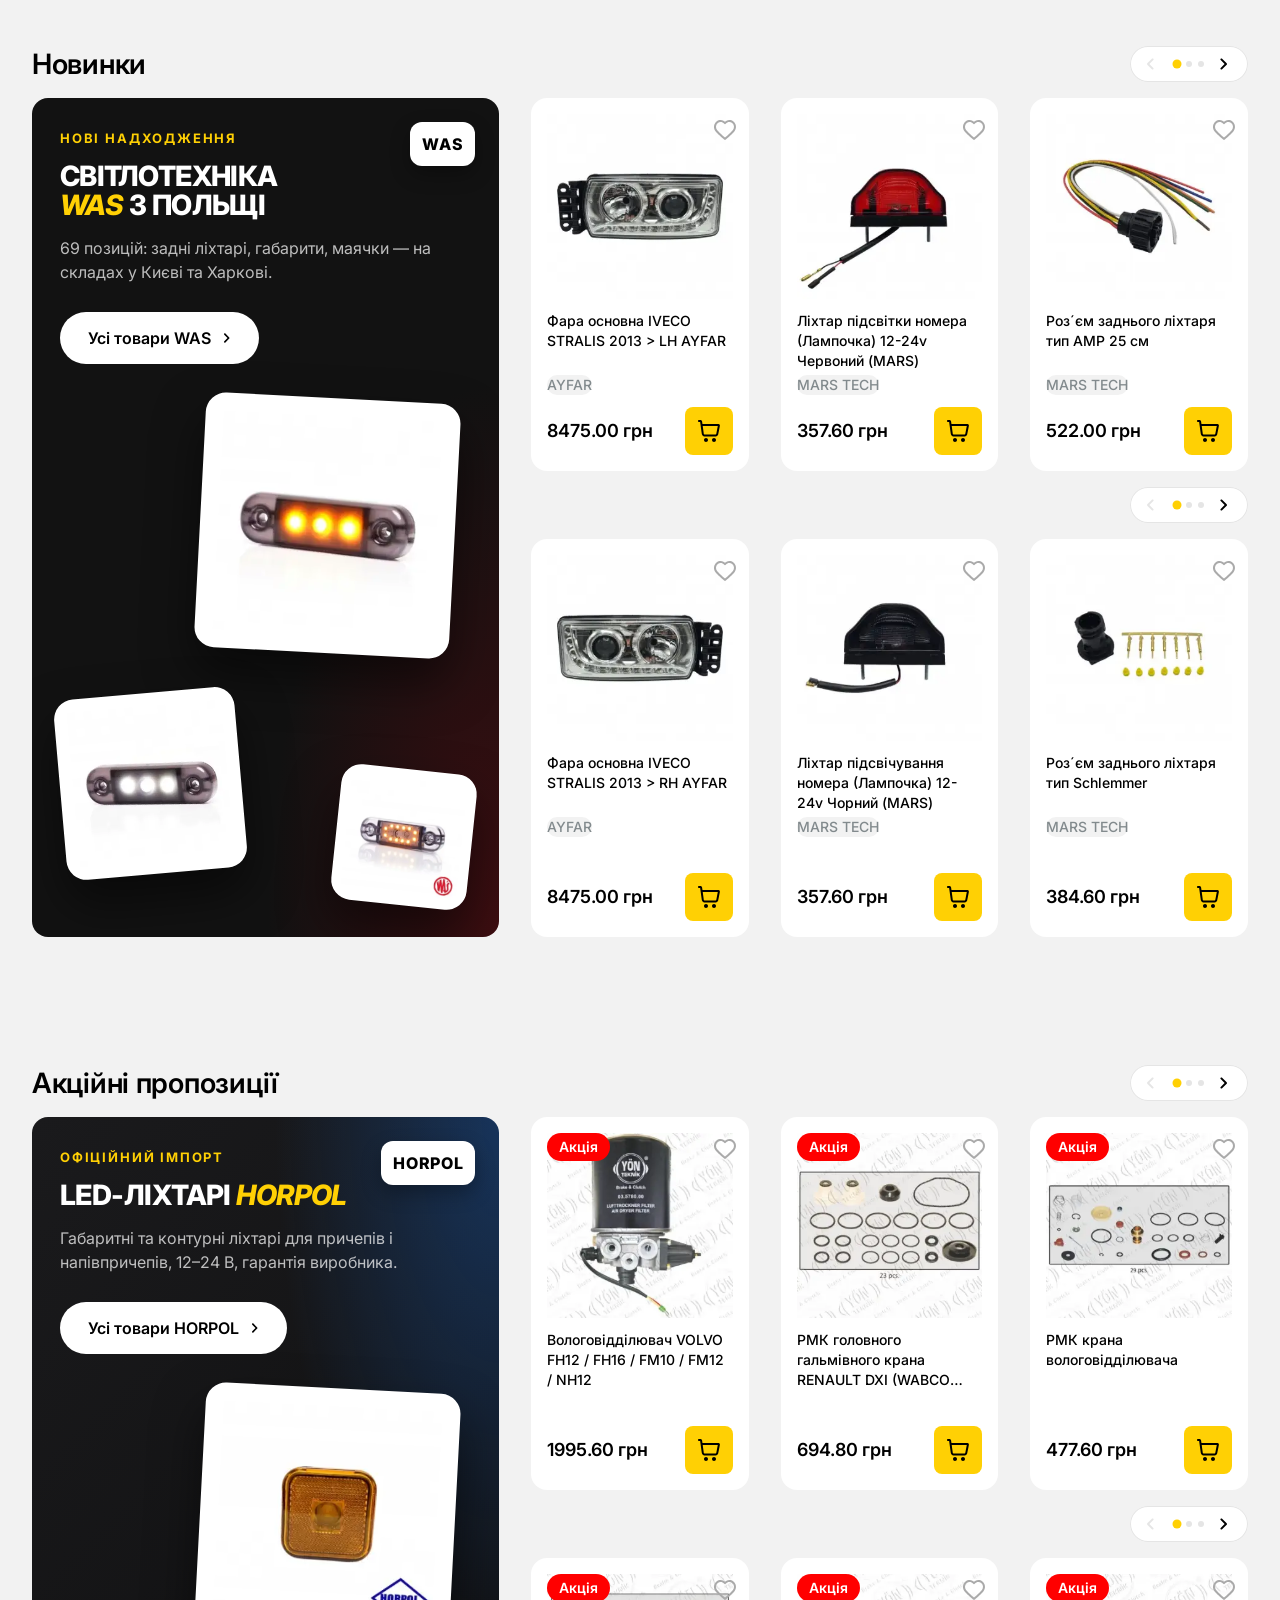
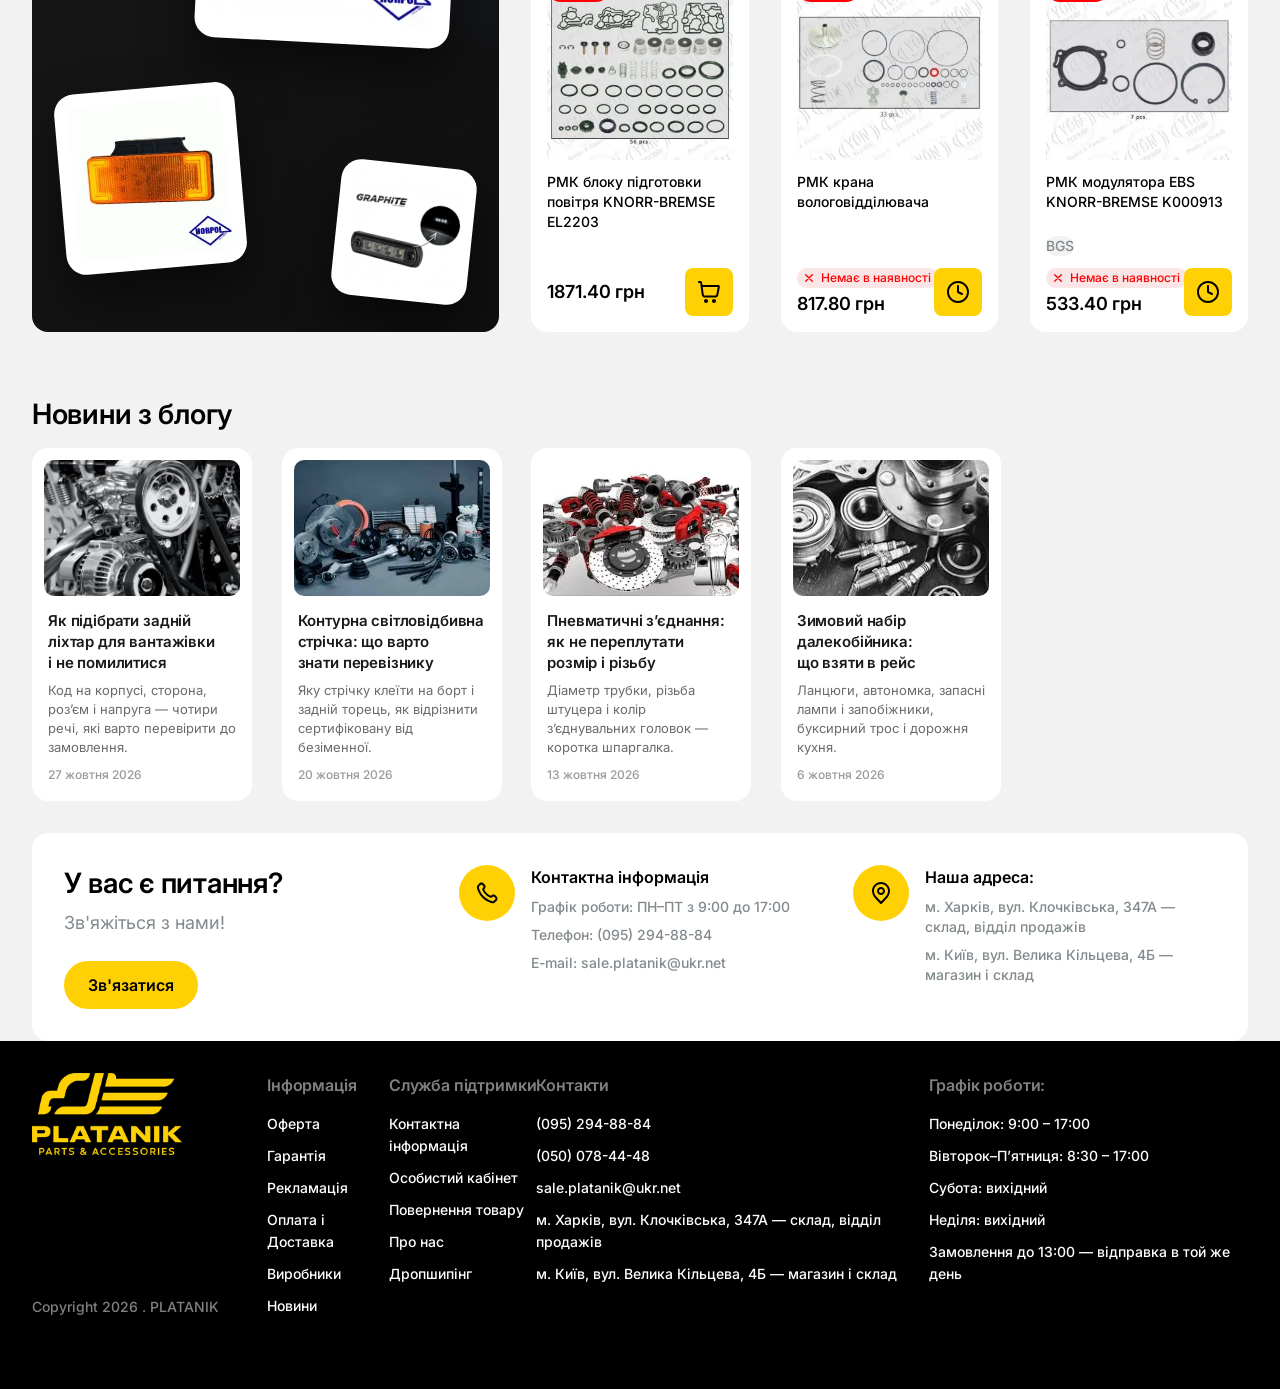
==== commit 59bd17b7: "Add files via upload" ====
--- a/index.html
+++ b/index.html
@@ -1655,6 +1655,476 @@
 #megaScrim { position: fixed; inset: 0; z-index: 44; background: rgba(0, 0, 0, .45); animation: fadeIn .15s ease both; }
 @keyframes fadeIn { from { opacity: 0; } }
 
+/* ===== Nov 18: larger level-3 list in the category panel, vehicle fitment filter, application rows ===== */
+
+/* level-3 list under a tile: readable size, darker, roomier */
+.tile .subs { gap: 2px !important; padding: 6px 12px 14px !important; align-items: stretch !important; box-sizing: border-box; }
+.tile .subs a { font: 500 13px/18px var(--f) !important; color: #3d3d3d !important; padding: 5px 8px; border-radius: 8px; text-align: left; white-space: normal !important; overflow-wrap: anywhere; }
+.tile .subs a:hover { color: #000 !important; background: rgba(255, 208, 4, .22); }
+
+/* fitment filter block */
+.fcar { gap: 6px !important; }
+.fcar .fct { display: flex; align-items: center; gap: 8px; font: 700 16px/22px var(--f); }
+.fcar .fct svg { color: #000; background: #ffd004; border-radius: 6px; padding: 3px; width: 26px; height: 26px; box-sizing: border-box; }
+.fcar .fsub { margin-top: 10px; font: 600 12px/16px var(--f); letter-spacing: .06em; text-transform: uppercase; color: var(--muted); }
+.rad { display: flex; align-items: center; gap: 10px; cursor: pointer; position: relative; font: 400 15px/22px var(--f); padding: 3px 0; }
+.rad input { position: absolute; opacity: 0; width: 18px; height: 18px; margin: 0; }
+.rad i { width: 18px; height: 18px; flex: none; border: 1.5px solid var(--faint); border-radius: 50%; display: block; box-sizing: border-box; }
+.rad input:checked + i { border: 5.5px solid #ffd004; background: #000; }
+.rad input:focus-visible + i { outline: 2px solid #ffd004; outline-offset: 2px; }
+.rad span { color: var(--ink); flex: 1; }
+.rad small { color: var(--muted); font: 400 13px/20px var(--f); }
+.rad.zero { opacity: .45; }
+.rad:hover span { text-decoration: underline; text-decoration-color: #ffd004; text-underline-offset: 3px; }
+.fcar #carall { align-self: flex-start; margin-top: 2px; }
+.mchips { display: flex; flex-wrap: wrap; gap: 6px; }
+.mchips button { cursor: pointer; border: 0; background: #f1f1f1; color: var(--ink); border-radius: 100px; padding: 6px 12px; font: 500 13px/18px var(--f); }
+.mchips button small { color: var(--muted); font-size: 12px; margin-left: 2px; }
+.mchips button:hover { box-shadow: inset 0 0 0 1px #ffd004; }
+.mchips button[aria-pressed="true"] { background: #ffd004; color: #000; }
+.mchips button[aria-pressed="true"] small { color: rgba(0, 0, 0, .6); }
+.ysel { position: relative; display: block; width: 100%; }
+.ysel select { width: 100% !important; max-width: none !important; height: auto !important; appearance: none; -webkit-appearance: none; border: 1px solid var(--line); border-radius: 10px; background: #fff; padding: 10px 36px 10px 12px; font: 500 15px/20px var(--f); color: var(--ink); cursor: pointer; }
+.ysel select:focus-visible { outline: 2px solid #ffd004; outline-offset: 1px; }
+.ysel svg { position: absolute; right: 12px; top: 50%; transform: translateY(-50%); pointer-events: none; color: var(--muted); }
+.fcar .fnote { margin: 8px 0 0; font: 400 12px/16px var(--f); color: var(--muted); }
+
+/* product page: application */
+.p-fit { display: flex; align-items: center; flex-wrap: wrap; gap: 6px; margin-top: 10px; font: 500 14px/20px var(--f); color: var(--ink); }
+.p-fit svg { color: #000; background: #ffd004; border-radius: 5px; padding: 2px; width: 20px; height: 20px; box-sizing: border-box; }
+.p-fit span { color: var(--muted); }
+.p-tabs .chars > div.appl { align-items: flex-start; }
+.p-tabs .chars > div.appl > span:last-child { display: flex; flex-direction: column; gap: 4px; align-items: flex-end; }
+.chars .fl a { color: var(--ink); text-decoration: underline; text-decoration-color: #ffd004; text-decoration-thickness: 2px; text-underline-offset: 3px; }
+.chars .fl a:hover { background: rgba(255, 208, 4, .25); }
+.chars .fl small { color: var(--muted); font-size: 13px; }
+.chars .fl .fm { font-style: normal; white-space: nowrap; }
+@media (max-width: 760px) {
+  .p-tabs .chars > div.appl { flex-direction: column; gap: 4px; }
+  .p-tabs .chars > div.appl > i { display: none; }
+  .p-tabs .chars > div.appl > span:last-child, .p-tabs .chars .fl { align-items: flex-start; text-align: left !important; }
+}
+
+/* ===== Nov 19: cabinet screens, empty states, list card logo + photo strip, product tabs, analogs, footer logo ===== */
+:root { color-scheme: light; }
+input, select, textarea { background-color: #fff; color: var(--ink); }
+.prange input { background: #fff !important; color: var(--ink) !important; box-shadow: inset 0 0 0 1px var(--line-2) !important; }
+.prange input:focus { box-shadow: inset 0 0 0 1.5px #ffd004 !important; }
+
+/* empty states (favourites, cabinet, templates) */
+.empty2 { display: flex; flex-direction: column; align-items: center; text-align: center; gap: 10px; padding: 56px 24px 60px; }
+.ctbl .empty2 { border-top: 1px solid var(--line); }
+.empty2 .ei { width: 64px; height: 64px; border-radius: 50%; background: #fff5c2; display: grid; place-items: center; margin-bottom: 6px; color: #000; }
+.empty2 .ei svg { width: 28px; height: 28px; }
+.empty2 b { font: 600 18px/26px var(--f); }
+.empty2 p { margin: 0; max-width: 460px; color: var(--muted); font: 400 15px/24px var(--f); }
+.empty2 .btn { margin-top: 10px; width: auto !important; padding-inline: 28px; }
+.empty2.sm { padding: 28px 24px; }
+
+/* cabinet tables: more air, aligned numbers, badges */
+.acc2 .atabs { margin-bottom: 24px; }
+.acc2 > .card + .card, .acc2 > .card + section, .acc2 .kpis + .fgrid { margin-top: 20px; }
+.ctbl .ch { padding: 22px 28px; }
+.ctbl .ch h2 { font: 600 20px/28px var(--f); }
+.ctbl .chl { display: flex; align-items: center; gap: 12px; }
+.ctbl .cnt { background: var(--soft); border-radius: 100px; padding: 2px 10px; font: 600 13px/20px var(--f); color: var(--muted); }
+.ctbl .th, .ctbl .tr { padding: 16px 28px !important; gap: 20px !important; font: 400 14px/22px var(--f) !important; }
+.ctbl .th { font: 500 12.5px/18px var(--f) !important; color: var(--muted); background: #fafafa; letter-spacing: .01em; }
+.ctbl .tr { transition: background .12s; }
+.ctbl .tr[role="button"], .ctbl a.tr { cursor: pointer; }
+.ctbl .tr[role="button"]:hover, .ctbl a.tr:hover { background: #fffbe6 !important; }
+.ctbl .r { text-align: right; justify-self: end; }
+.ctbl .b { font-weight: 600; }
+.ctbl small.d { display: block; font-size: 12.5px; line-height: 18px; margin-top: 2px; }
+.ctbl .cap::first-letter { text-transform: uppercase; }
+.ctbl .ok { color: var(--ok); }
+.ctbl .ink { color: var(--ink); }
+.ctbl .lnk, .acc2 .lnk { color: var(--ink); text-decoration: underline; text-decoration-color: #ffd004; text-decoration-thickness: 2px; text-underline-offset: 3px; font-weight: 500; }
+.ctbl .o7 { grid-template-columns: 90px 100px minmax(150px, 1.3fr) 90px minmax(120px, 1fr) minmax(110px, 1fr) 20px; }
+.ctbl .i7 { grid-template-columns: 110px 100px 90px 110px minmax(170px, 1.6fr) minmax(110px, 1fr) 40px; }
+.ctbl .f5 { grid-template-columns: 100px minmax(0, 2.4fr) minmax(0, 1fr) minmax(0, 1fr) minmax(0, 1fr); }
+.ctbl .a5 { grid-template-columns: minmax(0, 1.4fr) repeat(3, minmax(0, 1fr)) minmax(0, 1.6fr); }
+.ctbl .r6 { grid-template-columns: 80px 100px minmax(0, 2.2fr) minmax(0, 1.2fr) minmax(0, 1.5fr) minmax(0, .9fr); }
+.ctbl .o5i { grid-template-columns: minmax(0, 2.4fr) minmax(0, 1fr) minmax(0, .8fr) minmax(0, 1fr) minmax(0, 1fr) !important; }
+.ctbl .t6 { align-items: center; }
+.ctbl .eye { color: var(--faint); }
+.ctbl .ibtn { width: 34px; height: 34px; border-radius: 10px; border: 0; background: var(--soft); display: grid; place-items: center; cursor: pointer; color: var(--ink); }
+.ctbl .ibtn:hover { background: #ffd004; }
+.ctbl .tot { display: flex; justify-content: flex-end; align-items: baseline; gap: 24px; padding: 18px 28px; border-top: 1px solid var(--line); font: 500 15px/22px var(--f); }
+.ctbl .tot b { font: 700 22px/28px var(--f); }
+.ctbl .cf { padding: 18px 28px; }
+.ctbl .tnote { margin: 0; padding: 14px 28px; border-top: 1px solid var(--line); color: var(--muted); font-size: 13px; }
+.stb { display: inline-flex; align-items: center; gap: 6px; border-radius: 100px; padding: 4px 10px 4px 8px; font: 600 12.5px/18px var(--f); background: #fff5c2; color: #6b5300; white-space: nowrap; }
+.stb svg { width: 14px; height: 14px; }
+.stb.b { background: #e8f0ff; color: #1d4ed8; }
+.stb.ok { background: #e6f6ec; color: #13803d; }
+.stb.bad { background: #fde8e8; color: #c62828; }
+.stb.off { background: #f0f0f0; color: #777; }
+.stf { display: flex; flex-wrap: wrap; gap: 8px; padding: 0 28px 18px; }
+.stf button { border: 0; cursor: pointer; border-radius: 100px; padding: 7px 14px; background: var(--soft); font: 500 13.5px/18px var(--f); color: var(--ink); }
+.stf button small { color: var(--muted); margin-left: 4px; }
+.stf button[aria-pressed="true"] { background: #000; color: #fff; }
+.stf button[aria-pressed="true"] small { color: #ffd004; }
+.per input { background: #fff; padding: 9px 14px; font-size: 14px; }
+/* order page */
+.osteps { list-style: none; display: flex; margin: 4px 0 0; padding: 0; gap: 0; }
+.osteps li { flex: 1; display: flex; align-items: center; gap: 10px; font: 500 13.5px/18px var(--f); color: var(--muted); position: relative; padding-right: 12px; }
+.osteps li:not(:last-child)::after { content: ""; flex: 1; height: 2px; background: var(--line); min-width: 16px; }
+.osteps li.done::after { background: #ffd004; }
+.osteps i { font-style: normal; flex: none; width: 28px; height: 28px; border-radius: 50%; display: grid; place-items: center; background: var(--soft); font-weight: 700; color: var(--muted); }
+.osteps li.done i { background: #ffd004; color: #000; }
+.osteps li.cur { color: var(--ink); font-weight: 600; }
+.osteps li.cur i { background: #000; color: #ffd004; }
+.ometa { display: grid; grid-template-columns: repeat(auto-fill, minmax(200px, 1fr)); gap: 18px 28px; padding-top: 6px; }
+.ometa > div { display: flex; flex-direction: column; gap: 4px; }
+.ometa small { display: inline-flex; align-items: center; gap: 6px; color: var(--muted); font: 400 13px/18px var(--f); }
+.ometa b { font: 500 15px/22px var(--f); display: inline-flex; align-items: center; gap: 6px; }
+/* invoice modal */
+.invm { display: grid; gap: 18px; }
+.invm .ilst { border: 1px solid var(--line); border-radius: 14px; overflow: hidden; }
+.invm .ilst > div { display: grid; grid-template-columns: minmax(0, 1fr) auto 110px; gap: 16px; padding: 12px 16px; align-items: center; font-size: 14px; }
+.invm .ilst > div + div { border-top: 1px solid var(--line); }
+.invm .ilst small { display: block; color: var(--muted); font-size: 12px; }
+.invm .ilst b { text-align: right; }
+.invm .tot { display: flex; justify-content: space-between; font-size: 15px; } .invm .tot b { font-size: 20px; } .invm .tot.sub { color: #c62828; margin-top: -10px; }
+.invm .cf { display: flex; justify-content: flex-end; gap: 10px; }
+.modal .mh { display: flex; justify-content: space-between; align-items: center; gap: 16px; margin-bottom: 16px; }
+.modal .mh h2 { font: 600 20px/28px var(--f); }
+.modal .mh .x { border: 0; background: var(--soft); width: 36px; height: 36px; border-radius: 50%; display: grid; place-items: center; cursor: pointer; }
+/* finance */
+.kpis { display: grid; grid-template-columns: repeat(4, minmax(0, 1fr)); gap: 16px; }
+.kpi { padding: 22px 24px; display: flex; flex-direction: column; gap: 8px; }
+.kpi small { color: var(--muted); font: 500 13px/18px var(--f); }
+.kpi > b { font: 700 26px/32px var(--f); }
+.kpi .muted { font-size: 13px; line-height: 18px; }
+.kpi.bad > b { color: #c62828; }
+.kpi .bar { display: block; height: 6px; border-radius: 6px; background: var(--soft); overflow: hidden; }
+.kpi .bar i { display: block; height: 100%; background: #ffd004; border-radius: 6px; }
+.fgrid { display: grid; grid-template-columns: minmax(0, 1fr) 340px; gap: 20px; align-items: start; }
+.req { display: grid; gap: 14px; padding: 24px; }
+.req .pf { display: grid; gap: 2px; } .req .pf small { color: var(--muted); font-size: 12.5px; } .req .pf span { font: 500 14.5px/21px var(--f); }
+.req .btn { justify-self: start; }
+.pcard .debt { font: 700 22px/28px var(--f); }
+.actsum { display: grid; grid-template-columns: repeat(4, minmax(0, 1fr)); border-top: 1px solid var(--line); }
+.actsum > div { padding: 18px 28px; display: grid; gap: 4px; }
+.actsum > div + div { border-left: 1px solid var(--line); }
+.actsum small { color: var(--muted); font-size: 13px; }
+.actsum b { font: 700 20px/28px var(--f); }
+.actsum .hl { background: #fffbe6; } .actsum .muted { font-size: 12.5px; }
+.demo-btns { display: flex; flex-wrap: wrap; gap: 8px; }
+@media (max-width: 1200px) { .kpis { grid-template-columns: repeat(2, minmax(0, 1fr)); } .fgrid { grid-template-columns: 1fr; } }
+@media (max-width: 760px) {
+  .ctbl .ch, .stf, .ctbl .tot, .ctbl .cf, .ctbl .tnote { padding-inline: 16px; }
+  .ctbl .tr { padding: 14px 16px !important; gap: 6px 12px !important; }
+  .ctbl .tr .r { justify-self: start; text-align: left; }
+  .osteps li span { display: none; } .osteps li.cur span { display: inline; }
+  .actsum { grid-template-columns: repeat(2, minmax(0, 1fr)); } .actsum > div:nth-child(3) { border-left: 0; } .actsum > div { padding: 14px 16px; border-top: 1px solid var(--line); }
+  .kpis { grid-template-columns: 1fr; }
+  .invm .ilst > div { grid-template-columns: 1fr auto; } .invm .ilst > div > span:nth-child(2) { grid-row: 2; color: var(--muted); }
+}
+
+/* list card: maker logo beside the fields (card height unchanged) */
+.pc .fields { display: grid !important; grid-template-columns: minmax(0, 1fr); row-gap: 4px; }
+.pc .fields > div { grid-column: 1; }
+.pc .fields .blg { display: none; }
+.pc .fields:has(.blg img) { grid-template-columns: minmax(0, 1fr) 52px; column-gap: 10px; }
+.pc .fields .blg:has(img) { display: grid; place-items: center; grid-column: 2; grid-row: 1 / span 4; width: 52px; height: 52px; align-self: center; border-radius: 10px; box-shadow: inset 0 0 0 1px var(--line); background: #fff; overflow: hidden; }
+.pc .fields .blg img { width: 46px; height: 46px; object-fit: contain; }
+/* photo strip: hover across the photo */
+.pc .ph { position: relative; }
+.pc .ph .phd { position: absolute; left: 10px; right: 10px; bottom: 6px; display: flex; gap: 4px; opacity: 0; transition: opacity .15s; pointer-events: none; }
+.pc .ph .phd i { flex: 1; height: 3px; border-radius: 3px; background: rgba(0, 0, 0, .12); }
+.pc .ph .phd i.on { background: #ffd004; }
+.pc:hover .ph .phd { opacity: 1; }
+
+/* product page: description + characteristics side by side, characteristics tab, analogs */
+@media (min-width: 1100px) {
+  .p-tabs #tp-all:not([hidden]) { display: grid; grid-template-columns: minmax(0, 1.1fr) minmax(0, 1fr); gap: 40px; align-items: start; }
+  .p-tabs #tp-all .tb { max-width: none; }
+  .p-tabs #tp-all .tch { position: sticky; top: 200px; }
+}
+.p-tabs #tp-ch .tb { max-width: 720px; }
+.angrid { display: grid; align-items: start; grid-template-columns: repeat(auto-fit, minmax(280px, 1fr)); gap: 24px; margin-top: 20px; }
+.anb { max-width: none !important; }
+.anl { border: 1px solid var(--line); border-radius: 14px; overflow: hidden; width: 100%; }
+.anr { display: grid; grid-template-columns: minmax(0, 1fr) auto auto; align-items: center; gap: 12px; padding: 10px 12px 10px 16px; }
+.anr + .anr { border-top: 1px solid var(--line); }
+.anr .anw { color: var(--muted); font: 500 13.5px/20px var(--f); }
+.anr b { font: 600 15px/22px var(--f); letter-spacing: .02em; }
+.anr .ana { display: flex; gap: 4px; }
+.anr .ana > * { width: 32px; height: 32px; border-radius: 8px; display: grid; place-items: center; color: var(--muted); border: 0; background: none; cursor: pointer; }
+.anr .ana > *:hover { background: #fff5c2; color: #000; }
+.anh { margin: 14px 0 0; font-size: 13px; }
+
+/* footer: stacked logo */
+.ftr .logo.lg2 { display: block; width: 220px; }
+.ftr .logo.lg2 img { display: block; width: 220px; height: auto; }
+@media (max-width: 767px) { .ftr .logo.lg2, .ftr .logo.lg2 img { width: 180px; } }
+
+/* ===== Nov 19 (2): info pages from Figma, blog, nothing-found, feedback, checkout NP, carrier logos ===== */
+/* shared empty state (cart, listing filters, 404 …) — same look as .empty2 */
+.empty { display: flex !important; flex-direction: column; align-items: center; text-align: center; gap: 10px; padding: 56px 24px 60px !important; background: var(--surface); border-radius: 16px; }
+.empty .ei { width: 64px; height: 64px; border-radius: 50%; background: #fff5c2; display: grid; place-items: center; margin-bottom: 6px; color: #000; }
+.empty .ei svg { width: 28px; height: 28px; }
+.empty b { font: 600 18px/26px var(--f); }
+.empty p { margin: 0; max-width: 460px; color: var(--muted); font: 400 15px/24px var(--f); }
+.empty .btn, .empty2 .btn { width: auto !important; padding-inline: 28px; margin-top: 10px; }
+.erow { display: flex; flex-wrap: wrap; gap: 10px; justify-content: center; }
+.erow .btn { margin-top: 10px; }
+.empty2 .erow .btn { margin-top: 6px; }
+
+/* info pages */
+.ipg { padding-bottom: 48px; }
+.icard { max-width: 1196px; margin: 0 auto; background: #fff; border: 1px solid #e5e5e5; border-radius: 16px; padding: 48px 32px; color: #535862; font: 400 16px/24px var(--f); }
+.icard h1 { color: #191919; font: 600 40px/48px var(--f); margin: 0 0 24px; }
+.icard h1.h1b { margin-top: 48px; }
+.icard h2 { color: #191919; font: 600 28px/36px var(--f); margin: 48px 0 20px; }
+.icard h3 { color: #191919; font: 600 18px/26px var(--f); margin: 32px 0 12px; }
+.icard p { margin: 0 0 16px; }
+.icard b, .icard strong { color: #191919; font-weight: 600; }
+.icard a:not(.btn) { color: #191919; text-decoration: underline; text-decoration-color: #ffd004; text-decoration-thickness: 2px; text-underline-offset: 3px; }
+.icard ul, .icard ol { margin: 0 0 16px; padding-left: 24px; display: grid; gap: 6px; }
+.icard ul li::marker { color: #191919; }
+.icard ol li::marker { color: #191919; font-weight: 600; }
+.icard ol.nested > li { margin-bottom: 14px; } .icard ol.nested > li > b { display: block; margin-bottom: 6px; } .icard ol.nested ul { margin: 0; }
+.icard hr { border: 0; border-top: 1px solid #e5e5e5; margin: 40px 0 0; }
+.icard .lead { font: 400 18px/28px var(--f); color: #535862; }
+.icard .ihc { text-align: center; } .icard .ihc .lead { max-width: 620px; margin: 0 auto; }
+.icard .ihc h1 { margin-bottom: 20px; }
+.iwarn { display: flex; gap: 12px; align-items: flex-start; background: #f2f2f2; border-radius: 12px; padding: 14px 18px; margin: 8px 0 16px; }
+.iwarn svg { flex: none; color: #f5b400; margin-top: 2px; }
+.iwarn p { margin: 0; color: #191919; }
+.icta { display: flex; align-items: center; justify-content: space-between; gap: 20px; flex-wrap: wrap; margin-top: 40px; padding: 22px 24px; border-radius: 16px; background: #fff8d6; }
+.icta div { display: grid; gap: 2px; } .icta b { font-size: 18px; } .icta span { color: #535862; }
+/* about */
+.imap { margin: 40px auto; max-width: 620px; } .imap img { width: 100%; height: auto; display: block; }
+/* dropshipping header with boxes */
+.icard .dh { display: grid; grid-template-columns: 236px minmax(0, 1fr) 236px; align-items: center; gap: 24px; margin-bottom: 8px; }
+.icard .dh .bx { width: 100%; height: auto; } .icard .dh .bx.r { max-width: 236px; justify-self: end; }
+@media (max-width: 900px) { .icard .dh { grid-template-columns: 1fr; } .icard .dh .bx { display: none; } }
+/* delivery: card grids */
+.igrid { display: grid; grid-template-columns: repeat(4, minmax(0, 1fr)); gap: 32px; }
+.icard2 { background: #f2f2f2; border-radius: 24px; padding: 24px; display: flex; flex-direction: column; gap: 16px; }
+.icard2 b { font: 600 18px/26px var(--f); color: #191919; margin-bottom: -8px; }
+.icard2 p { margin: 0; font: 500 14px/20px var(--f); color: #535862; }
+.yi { width: 56px; height: 56px; border-radius: 50%; background: #ffd004; display: grid; place-items: center; color: #000; flex: none; }
+.yi svg { width: 26px; height: 26px; }
+.clogos { display: flex; justify-content: center; align-items: center; gap: 40px; flex-wrap: wrap; margin: 24px 0 8px; }
+.clogos img { width: auto; display: block; }
+.pts { display: grid; grid-template-columns: repeat(2, minmax(0, 1fr)); gap: 12px; }
+.pts .pt { display: flex; align-items: center; gap: 14px; padding: 14px 16px; border-radius: 16px; background: #f7f7f7; text-decoration: none !important; }
+.pts .pt:hover { background: #fff5c2; }
+.pts .pt span:nth-child(2) { flex: 1; display: grid; gap: 2px; } .pts .pt small { color: #535862; font-size: 14px; line-height: 20px; }
+.pts .yi { width: 44px; height: 44px; } .pts .yi svg { width: 20px; height: 20px; }
+@media (max-width: 1100px) { .igrid { grid-template-columns: repeat(2, minmax(0, 1fr)); gap: 16px; } }
+@media (max-width: 640px) { .igrid, .pts { grid-template-columns: 1fr; } }
+/* contacts */
+.cgrid { display: grid; grid-template-columns: minmax(0, 1fr) 550px; gap: 32px; align-items: center; }
+.cmain h2 { margin-top: 8px; }
+.cf1 { margin-bottom: 22px; } .cf1 > b { display: block; font: 600 18px/26px var(--f); margin-bottom: 6px; } .cf1 p { margin: 0 0 4px; }
+.cf1 a.b { font-weight: 600; text-decoration: none !important; }
+.cmsg { display: flex; gap: 10px; flex-wrap: wrap; align-items: center; margin-top: 8px; }
+.cmsg .soc { display: inline-flex; align-items: center; gap: 8px; padding: 10px 16px; border-radius: 100px; background: #f2f2f2; font-weight: 600; color: #191919; text-decoration: none !important; }
+.cmsg .soc.v svg { color: #7360f2; } .cmsg .soc.tg svg { color: #229ed9; }
+.khmap img { width: 100%; height: auto; display: block; }
+.bracc { display: grid; gap: 12px; grid-template-columns: minmax(0, 1fr); }
+.br { border-radius: 16px; background: #f2f2f2; }
+.br summary { list-style: none; display: flex; align-items: center; gap: 12px; padding: 12px 14px; cursor: pointer; }
+.br summary::-webkit-details-marker { display: none; }
+.br summary b { font: 500 16px/24px var(--f); }
+.br .pm { width: 24px; height: 24px; border-radius: 50%; background: #ffd004; position: relative; flex: none; }
+.br .pm::before, .br .pm::after { content: ""; position: absolute; left: 6px; right: 6px; top: 11px; height: 2px; background: #000; border-radius: 2px; }
+.br .pm::after { transform: rotate(90deg); transition: transform .15s; }
+.br[open] .pm::after { transform: rotate(0); }
+.br[open] { padding-bottom: 6px; }
+.brb { margin: 0 6px; background: #fff; border-radius: 12px; padding: 16px; display: grid; grid-template-columns: minmax(0, 1fr) 550px; gap: 24px; }
+.bri { display: grid; align-content: start; gap: 6px; } .bri p { margin: 0; color: #191919; font-size: 14px; } .bri small { color: #9a9a9a; font-weight: 600; } .bri .btn { justify-self: start; margin-top: 10px; }
+.brm { min-height: 300px; border-radius: 12px; overflow: hidden; background: #e9eef3; }
+.brm iframe { width: 100%; height: 100%; min-height: 300px; border: 0; display: block; }
+@media (max-width: 1100px) { .cgrid, .brb { grid-template-columns: 1fr; } .khmap { max-width: 420px; } }
+/* oferta */
+.icard.ofr h3 { font-size: 16px; text-transform: none; margin-top: 28px; }
+.icard.ofr p { font-size: 15px; line-height: 23px; }
+@media (max-width: 760px) { .icard { padding: 28px 18px; } .icard h1 { font-size: 30px; line-height: 38px; } .icard h2 { font-size: 22px; line-height: 30px; margin-top: 36px; } }
+
+/* blog */
+.icard.news h1 { font-size: 40px; line-height: 48px; margin-bottom: 16px; }
+.nhero { margin: 32px 0 14px; } .nhero img { width: 100%; height: auto; aspect-ratio: 2 / 1; object-fit: cover; border-radius: 12px; display: block; }
+.nmeta { display: flex; gap: 32px; font-size: 13px; color: #9a9a9a; margin-bottom: 32px; flex-wrap: wrap; } .nmeta b { color: #191919; font-weight: 500; margin-left: 4px; }
+.nimg { margin: 28px auto; max-width: 640px; } .nimg img { width: 100%; aspect-ratio: 2 / 1; object-fit: cover; border-radius: 12px; display: block; }
+.blog2 { display: grid; grid-template-columns: repeat(5, minmax(0, 1fr)); gap: 16px; }
+.blog2.all { grid-template-columns: repeat(4, minmax(0, 1fr)); gap: 20px; }
+.post2 { background: #fff; border-radius: 16px; padding: 12px; display: flex; flex-direction: column; gap: 14px; transition: box-shadow .15s; }
+.post2:hover { box-shadow: 0 12px 28px rgba(0, 0, 0, .08); }
+.post2 .ph img { width: 100%; aspect-ratio: 262 / 182; object-fit: cover; border-radius: 10px; display: block; }
+.post2 .ct { display: flex; flex-direction: column; gap: 8px; flex: 1; padding: 0 4px 4px; }
+.post2 h3 { font: 600 15px/21px var(--f); color: #191919; margin: 0; }
+.post2 p { margin: 0; font: 400 13px/19px var(--f); color: #6b6b6b; display: -webkit-box; -webkit-line-clamp: 4; -webkit-box-orient: vertical; overflow: hidden; }
+.post2 time { margin-top: auto; font-size: 12px; color: #9a9a9a; }
+.row .post2 { flex: 0 0 calc((100% - 64px) / 5); min-width: 220px; }
+@media (max-width: 1200px) { .blog2 { grid-template-columns: repeat(3, minmax(0, 1fr)); } .blog2.all { grid-template-columns: repeat(3, minmax(0, 1fr)); } }
+@media (max-width: 760px) { .blog2, .blog2.all { grid-template-columns: repeat(2, minmax(0, 1fr)); gap: 12px; } .icard.news h1 { font-size: 28px; line-height: 36px; } }
+
+/* nothing found */
+.nores { padding: 72px 0 80px; max-width: 900px; }
+.nores h1 { font: 600 40px/48px var(--f); color: #191919; margin: 0 0 8px; word-break: break-word; }
+.nores .sub { font: 400 24px/32px var(--f); color: #8a8a8a; margin: 0 0 20px; }
+.nores .tips { margin: 0 0 24px; padding-left: 20px; color: #535862; display: grid; gap: 4px; }
+.nrb { display: flex; gap: 12px; flex-wrap: wrap; }
+.nrc { margin-top: 36px; display: grid; gap: 12px; } .nrc div { display: flex; flex-wrap: wrap; gap: 8px; }
+.nrc a { padding: 8px 14px; border-radius: 100px; background: #fff; color: #191919; font-size: 14px; box-shadow: inset 0 0 0 1px #e5e5e5; }
+.nrc a:hover { box-shadow: inset 0 0 0 1px #ffd004; }
+@media (max-width: 760px) { .nores { padding: 40px 0; } .nores h1 { font-size: 28px; line-height: 36px; } .nores .sub { font-size: 18px; } }
+
+/* video tab */
+.vidw { display: grid; gap: 12px; max-width: 880px; }
+.vid { position: relative; aspect-ratio: 16 / 9; border-radius: 16px; overflow: hidden; background: #000; }
+.vid iframe { position: absolute; inset: 0; width: 100%; height: 100%; border: 0; }
+.vno { border: 1px dashed #e5e5e5; border-radius: 16px; margin-top: 8px; }
+
+/* feedback button + modal */
+.fbb { position: fixed; right: 24px; bottom: 84px; z-index: 31; display: inline-flex; align-items: center; gap: 0; height: 52px; padding: 0 14px; border-radius: 100px; border: 0; background: #000; color: #fff; cursor: pointer; box-shadow: 0 10px 24px rgba(0, 0, 0, .25); font: 600 15px/20px var(--f); overflow: hidden; transition: gap .2s, padding .2s; }
+.fbb svg { color: #ffd004; width: 24px; height: 24px; flex: none; }
+.fbb span { max-width: 0; white-space: nowrap; overflow: hidden; transition: max-width .25s; }
+.fbb:hover, .fbb:focus-visible { gap: 10px; padding: 0 20px 0 16px; } .fbb:hover span, .fbb:focus-visible span { max-width: 220px; }
+@media (max-width: 767px) { .fbb { right: 16px; bottom: calc(144px + env(safe-area-inset-bottom, 0px)); height: 48px; padding: 0 12px; } body[data-page="checkout"] .fbb, body[data-page="cart"] .fbb, body[data-page="p"] .fbb { display: none; } }
+.modal .fbm { max-width: 480px; }
+.fbf { display: grid; gap: 14px; } .fbf .muted { margin: 0; }
+.fbw { display: flex; align-items: center; gap: 8px; flex-wrap: wrap; font-size: 14px; color: var(--muted); }
+.fbw .soc { display: inline-flex; align-items: center; gap: 6px; padding: 7px 12px; border-radius: 100px; background: #f2f2f2; color: #191919; font-weight: 600; }
+.fbw .soc.v svg { color: #7360f2; } .fbw .soc.tg svg { color: #229ed9; }
+
+/* checkout: carrier logos, pickup points, NP autocomplete */
+.co2 .opt .oi.lg { background: #fff !important; box-shadow: inset 0 0 0 1px #eee; padding: 4px; }
+.co2 .opt .oi.lg img { width: 100%; height: 100%; object-fit: contain; display: block; }
+.picks { display: grid; gap: 8px; }
+.picks .pick { display: grid; grid-template-columns: auto 20px minmax(0, 1fr) auto; align-items: center; gap: 12px; padding: 12px 14px; border-radius: 14px; background: #f7f7f7; cursor: pointer; }
+.picks .pick input { accent-color: #000; width: 18px; height: 18px; margin: 0; }
+.picks .pick:has(input:checked) { background: #fff8d6; box-shadow: inset 0 0 0 1.5px #ffd004; }
+.picks .pick div { display: grid; gap: 1px; } .picks .pick small { color: var(--muted); font-size: 13px; line-height: 18px; }
+.picks .lnk { font-size: 13px; color: var(--ink); text-decoration: underline; text-decoration-color: #ffd004; }
+.acl { position: absolute; left: 0; right: 0; top: calc(100% + 4px); z-index: 20; background: #fff; border-radius: 12px; box-shadow: 0 12px 32px rgba(0, 0, 0, .14), inset 0 0 0 1px #eee; max-height: 280px; overflow: auto; padding: 6px; }
+.acl button { display: block; width: 100%; text-align: left; border: 0; background: none; padding: 9px 10px; border-radius: 8px; font: 400 14px/19px var(--f); color: var(--ink); cursor: pointer; }
+.acl button:hover, .acl button.on { background: #fff5c2; }
+.acl .acn { padding: 10px; color: var(--muted); font-size: 14px; }
+.np-h { margin-top: 8px !important; }
+/* product page carrier logos */
+.p-side .car .clg { width: 28px; height: 28px; border-radius: 6px; background: #fff; box-shadow: inset 0 0 0 1px #eee; display: grid; place-items: center; padding: 3px; flex: none; }
+.p-side .car .clg img { width: 100%; height: 100%; object-fit: contain; display: block; }
+
+/* list card: small maker logo inside the "Виробник" row */
+.pc .fields .mk { display: inline-flex; align-items: center; justify-content: flex-end; height: 16px; max-width: 100%; }
+.pc .fields .mk img { height: 16px; width: auto; max-width: 78px; object-fit: contain; display: block; }
+/* footer logo smaller */
+.ftr .logo.lg2, .ftr .logo.lg2 img { width: 150px !important; }
+@media (max-width: 767px) { .ftr .logo.lg2, .ftr .logo.lg2 img { width: 130px !important; } }
+
+/* ===== Nov 20: mini cart, toolbar dropdowns, video poster ===== */
+.modal .cartm { width: min(760px, 100%); }
+.mline { align-items: center; }
+.mline .mc { display: grid !important; grid-template-columns: auto auto minmax(0, 1fr); align-items: center; gap: 12px; margin-top: 10px; }
+.mline .mc .whsel { height: 40px; padding: 0 14px; box-shadow: inset 0 0 0 1px #ffd004; }
+.mline .mc .whsel select { border: 0 !important; padding: 0 18px 0 0 !important; font: 500 14px/20px var(--f); }
+.mline .mc .qty { height: 40px; }
+.mline .mc b { justify-self: end; margin: 0 !important; font: 600 16px/22px var(--f); }
+.mline .rm { align-self: center; }
+.mfoot { align-items: center !important; }
+.mfoot .sum { display: grid !important; grid-template-columns: auto auto; align-items: baseline; column-gap: 8px; justify-items: end; }
+.mfoot .sum > span { color: var(--muted); font-size: 15px; }
+.mfoot .sum b { margin: 0 !important; font: 700 22px/28px var(--f); }
+.mfoot .sum .vat { grid-column: 2; color: var(--muted); font: 500 13px/18px var(--f); }
+@media (max-width: 560px) { .mline .mc { grid-template-columns: auto auto; } .mline .mc b { grid-column: 1 / -1; justify-self: start; } }
+
+.sorter .nsel-n { position: absolute !important; opacity: 0; pointer-events: none; width: 1px; height: 1px; }
+.sorter { position: relative; }
+.nsel { position: relative; display: inline-block; }
+.nsb { display: inline-flex; align-items: center; gap: 4px; border: 0; background: none; padding: 4px 2px; cursor: pointer; font: 500 14px/20px var(--f); color: var(--ink) !important; }
+.nsb span { color: var(--ink) !important; font-weight: 500 !important; }
+.nsb svg { color: var(--muted); transition: transform .15s; }
+.nsb[aria-expanded="true"] svg { transform: rotate(180deg); }
+.nsl { position: absolute; right: 0; top: calc(100% + 8px); z-index: 25; min-width: 200px; background: #fff; border-radius: 14px; padding: 6px; box-shadow: 0 16px 40px rgba(0, 0, 0, .14), inset 0 0 0 1px #eee; display: grid; }
+.nsl button { display: flex; align-items: center; justify-content: space-between; gap: 16px; border: 0; background: none; text-align: left; padding: 10px 12px; border-radius: 10px; cursor: pointer; font: 400 14px/20px var(--f); color: var(--ink); white-space: nowrap; }
+.nsl button svg { color: #000; opacity: 0; }
+.nsl button:hover { background: #f5f5f5; }
+.nsl button[aria-selected="true"] { background: #fff5c2; font-weight: 600; }
+.nsl button[aria-selected="true"] svg { opacity: 1; }
+
+.vpost { display: grid; place-items: center; text-decoration: none; background: #111 !important; color: #fff; }
+.vpost .vph { position: absolute; inset: 0; display: grid; place-items: center; opacity: .35; }
+.vpost .vph img { width: 60%; height: 80%; object-fit: contain; }
+.vpost .pl { position: relative; width: 84px; height: 84px; border-radius: 50%; background: #ffd004; display: grid; place-items: center; color: #000; box-shadow: 0 10px 30px rgba(0, 0, 0, .35); transition: transform .15s; }
+.vpost .pl svg { width: 34px; height: 34px; margin-left: 4px; }
+.vpost b { position: absolute; left: 24px; bottom: 20px; font: 600 18px/24px var(--f); }
+.vpost:hover .pl { transform: scale(1.07); }
+
+/* ===== Nov 20 (2): qty centring, unit price in mini cart, stock pallets ===== */
+.qty input { padding: 0 !important; margin: 0 !important; text-align: center !important; text-indent: 0 !important; box-shadow: none !important; height: 100% !important; border-radius: 0 !important; }
+.qty button { display: grid; place-items: center; padding: 0 !important; }
+.qty.sm { grid-template-columns: 36px 44px 36px !important; }
+.mline .mc { grid-template-columns: auto auto minmax(0, 1fr) auto !important; }
+.mline .mc .up { justify-self: end; color: var(--muted); font: 500 14px/20px var(--f); white-space: nowrap; }
+.mline .mc .up small { font-size: 12px; }
+.mline .mc b { min-width: 110px; text-align: right; }
+@media (max-width: 560px) { .mline .mc { grid-template-columns: auto auto !important; } .mline .mc .up { justify-self: start; } .mline .mc b { grid-column: auto; justify-self: end; min-width: 0; } }
+.wh .wr dt { text-transform: uppercase; font-weight: 600 !important; color: var(--ink) !important; letter-spacing: .02em; }
+.wh .wr dd { display: inline-flex; align-items: center; gap: 8px; }
+.wh .wr .plt { width: 22px; height: 15px; flex: none; }
+.wh .wr.hi .plt { fill: #7cb518; } .wh .wr.lo .plt { fill: #f5b400; } .wh .wr.no .plt { fill: #cfcfcf; }
+.wh .wr.no span { color: var(--muted); }
+
+/* ===== mobile fixes (Nov 20): nothing may widen the layout viewport, or fixed bars slide off-screen ===== */
+html, body { overflow-x: clip; }
+@media (max-width: 767px) {
+  .crumbs { flex-wrap: nowrap; overflow: hidden; min-width: 0; }
+  .crumbs a, .crumbs > span { white-space: nowrap; }
+  .crumbs > span:last-child { overflow: hidden; text-overflow: ellipsis; min-width: 0; flex: 1 1 auto; }
+  .crumbs > a { flex: none; }
+  .pg, .pg > *, .pt, .pgrid > *, .prd > *, .prd2 > * { min-width: 0; }
+  .subcats { max-width: calc(100vw); box-sizing: border-box; }
+}
+@media (max-width: 767px) {
+  .fbb { display: none !important; }   /* on phones: feedback lives in the menu and in "У вас є питання?" */
+  .mline .mc { grid-template-columns: auto minmax(0, 1fr) !important; }
+  .mline .mc .whsel { grid-column: 1 / -1; justify-self: start; }
+  .mline .mc .up { grid-column: 2; justify-self: end; }
+  .mline .mc b { grid-column: 1 / -1; justify-self: end; }
+  .ctbl .f5 { grid-template-columns: minmax(0, 1fr) auto !important; }
+  .ctbl .f5 > :nth-child(1) { grid-column: 1; grid-row: 1; color: var(--muted); }
+  .ctbl .f5 > :nth-child(5) { grid-column: 2; grid-row: 1; }
+  .ctbl .f5 > :nth-child(2) { grid-column: 1 / -1; grid-row: 2; }
+  .ctbl .f5 > :nth-child(3), .ctbl .f5 > :nth-child(4) { grid-column: 1 / -1; justify-self: start; text-align: left; }
+  .ctbl .f5 > span:empty { display: none; }
+}
+.mm-links .mm-fb { display: flex; align-items: center; gap: 12px; padding: 11px 4px; border: 0; border-bottom: 1px solid var(--line); background: none; width: 100%; text-align: left; font: 600 14px/20px var(--f); color: var(--ink); cursor: pointer; }
+@media (max-width: 767px) {
+  .mline .mc .qty { grid-column: 1; grid-row: 2; }
+  .mline .mc b { grid-column: 2 !important; grid-row: 2; justify-self: end; min-width: 0; }
+  .mline .mc .up { grid-column: 1 / -1 !important; grid-row: 3; justify-self: start !important; font-size: 13px; }
+}
+
+/* ===== Nov 20 (3): pallets, VAT note, wholesale checkout, templates ===== */
+.wh .wr dt { text-transform: none !important; letter-spacing: 0 !important; }
+.wh .wr .plt { width: 26px !important; height: 21px !important; }
+.wh .wr .plt rect { fill: currentColor; } .wh .wr .plt .tp { fill: rgba(255, 255, 255, .55); } .wh .wr .plt .pl { fill: #8a8a8a; }
+.wh .wr.hi .plt { color: #7cb518; fill: none; } .wh .wr.lo .plt { color: #f5b400; fill: none; } .wh .wr.no .plt { color: #cfcfcf; fill: none; } .wh .wr.no .plt .pl { fill: #bdbdbd; }
+.vat2 { margin: -17px 0 0; line-height: 16px !important; text-align: right; color: var(--muted); font: 500 13px/18px var(--f); }
+.co2 .opt.off { opacity: .5; cursor: not-allowed; background: #f7f7f7; }
+.co2 .opt.off input { cursor: not-allowed; }
+.co2 .oi.pin { background: #fff8d6 !important; color: #f5b400; }
+.co2 .oi.pin svg { color: #f5b400; fill: #ffd004; }
+.co2 .sth { font: 600 18px/26px var(--f); margin: 24px 0 12px; padding-top: 20px; border-top: 1px solid var(--line); }
+.co2 #optb #dvf { margin-top: 16px; }
+.co2 .nsel { display: block; } .co2 .nsel .nsb { width: 100%; justify-content: space-between; padding: 12px 16px; border-radius: 12px; box-shadow: inset 0 0 0 1px var(--line-2); background: #fff; font-size: 15px; text-align: left; }
+.co2 .nsel .nsb span { overflow: hidden; text-overflow: ellipsis; white-space: nowrap; }
+.co2 .nsel .nsl { left: 0; right: 0; min-width: 0; }
+.co2 .nsel .nsl button { white-space: normal; }
+.co2 .fld .nsel-n { position: absolute !important; opacity: 0; pointer-events: none; width: 1px; height: 1px; }
+.tplc { margin-top: 14px; padding: 16px 18px; border-radius: 14px; background: #f7f7f7; display: grid; gap: 6px; }
+.tplc small { color: var(--muted); font-weight: 600; } .tplc p { margin: 0; font: 500 15px/23px var(--f); color: var(--ink); }
+.tform .opts.two { display: grid; grid-template-columns: repeat(2, minmax(0, 1fr)); gap: 12px; }
+@media (max-width: 640px) { .tform .opts.two { grid-template-columns: 1fr; } }
+.tform .two + .two, .tform #tct .two + .two { margin-top: 12px; }
+
 </style>
 <svg width="0" height="0" style="position:absolute" aria-hidden="true" focusable="false"><symbol id="logo-sym" viewBox="0 0 3769 544">
 <mask id="pl-logo-mask" style="mask-type:alpha" maskUnits="userSpaceOnUse" x="0" y="0" width="3769" height="544">
@@ -1692,7 +2162,7 @@
   oferta: ['Оферта', 'Оферта'], warranty: ['Гарантія', 'Гарантия'], returns: ['Рекламація', 'Рекламация'], payDelivery: ['Оплата і Доставка', 'Оплата и Доставка'],
   makers: ['Виробники', 'Производители'], newsletter: ['Розсилка новин', 'Рассылка новостей'], about: ['Про нас', 'О нас'], dropshipping: ['Дропшипінг', 'Дропшиппинг'],
   cabinet: ['Особистий кабінет', 'Личный кабинет'], returnGoods: ['Повернення товару', 'Возврат товара'], news: ['Новини', 'Новости'],
-  shipUntil: ['Відвантаження: до 16:30', 'Отгрузка: до 16:30'],
+  shipUntil: ['Замовлення до 13:00 — відправка в той же день', 'Заказ до 13:00 — отправка в тот же день'],
   maker: ['Виробник', 'Производитель'], article: ['Артикул', 'Артикул'], crossCode: ['Крос-код', 'Кросс-код'], minOrder: ['Мінімальне замовлення', 'Минимальный заказ'],
   country: ['Країна виробництва', 'Страна производства'], pcs: ['шт.', 'шт.'], uah: ['грн', 'грн'],
   toCart: ['До кошика', 'В корзину'], inCart: ['У кошику', 'В корзине'], oneClick: ['Купити в один клік', 'Купить в один клик'],
@@ -1776,7 +2246,7 @@
   hoursShort: { ua: 'ПН–ПТ з 9:00 до 17:00', ru: 'ПН–ПТ с 9:00 до 17:00' },
   returnDays: 14,
   api: 'api/api.php',      // серверна частина (backend/api/api.php); якщо недоступна — сайт працює в демо-режимі
-  embedVideo: !/claude/.test(location.hostname),
+  embedVideo: true,        // YouTube прямо на сторінці товару
   optDiscount: 0,          // знижка для нових ФОП/юросіб одразу після реєстрації: 0 = після підтвердження менеджером; 0.1 = −10% від РРЦ
   bestsellers: [],         // ID товарів для блоку «Лідери продажу»; порожньо = добір автоматично
 };
@@ -1806,6 +2276,7 @@
 
 /* ===== icons: exact shapes exported from the Figma file live in the SVG sprite (see tools/assemble.py); a few extras are drawn here ===== */
 const IP = {
+  chat: '<path d="M21 12a8 8 0 0 1-11.6 7.1L4 20.5l1.4-4.9A8 8 0 1 1 21 12Z"/><path d="M9.5 12h.01M13 12h.01M16.5 12h.01" stroke-width="2.6"/>',
   copy: '<rect x="9" y="9" width="12" height="12" rx="2"/><path d="M5 15H4a1 1 0 0 1-1-1V4a1 1 0 0 1 1-1h10a1 1 0 0 1 1 1v1"/>',
   cChem: '<path d="M9 7h5l2 3v9a2 2 0 0 1-2 2H9a2 2 0 0 1-2-2v-9l2-3ZM10 7V4h3v3M13 4h4l1 1.5M17 3l2 1M7 13h9"/>',
   viber: '<path fill="currentColor" stroke="none" fill-rule="evenodd" d="M12 2C6.6 2 3.4 4.6 3.4 10.3c0 3 .9 5.1 2.6 6.4V21l3.5-2.6c.8.1 1.6.2 2.5.2 5.4 0 8.6-2.6 8.6-8.3C20.6 4.6 17.4 2 12 2Zm0 1.9c4.4 0 6.7 1.9 6.7 6.4s-2.3 6.4-6.7 6.4c-.8 0-1.7-.1-2.5-.3L7.9 17.7v-2.1c-1.7-.9-2.6-2.6-2.6-5.3C5.3 5.8 7.6 3.9 12 3.9Z"/><path fill="currentColor" stroke="none" d="M9.7 6.9c.4-.3 1-.2 1.2.2l.8 1.4c.2.4.1.9-.2 1.1l-.5.4c.4 1 1.2 1.8 2.2 2.2l.4-.5c.3-.3.8-.4 1.1-.2l1.4.8c.4.2.5.8.2 1.2l-.5.6c-.5.6-1.4.9-2.2.6a7.6 7.6 0 0 1-4.5-4.5c-.3-.8 0-1.7.6-2.2Z"/>',
@@ -1836,20 +2307,40 @@
   if (q.code.length >= 3 && /\d/.test(q.code)) {
     if (it._cc === q.code) s += 1000; else if (it._cc && it._cc.startsWith(q.code)) s += 400; else if (it._cc && it._cc.includes(q.code)) s += 200;
     if (it._nc.includes(q.code)) s += 150;
+    if (it._oc) { if (it._oc.includes('|' + q.code + '|')) s += 900; else if (it._oc.includes(q.code)) s += 180; }   // OEM and cross numbers
     if (s) return s;
   }
   for (const k of q.toks) {
-    const hc = k.code.length >= 3 && /\d/.test(k.code) && (it._cc.includes(k.code) || it._nc.includes(k.code));
+    const hc = k.code.length >= 3 && /\d/.test(k.code) && (it._cc.includes(k.code) || it._nc.includes(k.code) || (it._oc && it._oc.includes(k.code)));
     const ht = k.w && it._t.includes(k.w);
     if (!hc && !ht) return 0;
     s += hc ? 30 : 10;
   }
   return s;
 }
+/* mounting side from the title: LH / RH / ліва / права; "LH=RH" or "ліва/права" = both sides */
+const NW = '(?:^|[^a-zа-яіїєґ])', NE = '(?![a-zа-яіїєґ])';
+const RX_BOTH = new RegExp(`LH\\s*[=/]\\s*RH|L\\s*=\\s*R${NE}|${NW}лів(?:ий|а|е|і)?\\s*[/=,]\\s*прав|${NW}(?:ліва|лівий) (?:і|та) прав`, 'i');
+const RX_L = new RegExp(`${NW}(?:LH|лів(?:ий|а|е|і|ого)|лев(?:ый|ая|ое))${NE}`, 'i'), RX_R = new RegExp(`${NW}(?:RH|прав(?:ий|а|е|і|ого)|прав(?:ый|ая|ое))${NE}`, 'i');
+const sideOf = n => RX_BOTH.test(n) ? 'both' : RX_L.test(n) && !RX_R.test(n) ? 'L' : RX_R.test(n) && !RX_L.test(n) ? 'R' : '';
+const sideTxt = k => ({ L: R('Ліва (LH)', 'Левая (LH)'), R: R('Права (RH)', 'Правая (RH)'), both: R('Універсальна: ліва і права', 'Универсальная: левая и правая') }[k] || '');
+/* sizes from the title: "2400х350", "360X640", "600х180мм", "Ø 80 мм", "8 см", "(2 м)", "5 л" */
+function dimsOf(n) {
+  const o = [], s = String(n).replace(/,(\d)/g, '.$1');
+  const m = s.match(/(?<![\d.])(\d{2,4}(?:\.\d)?)\s*[xхХX×*]\s*(\d{2,4}(?:\.\d)?)(?:\s*[xхХX×*]\s*(\d{2,4}(?:\.\d)?))?\s*(мм|mm|см|cm)?/);
+  if (m) o.push([R('Розміри', 'Размеры'), `${[m[1], m[2], m[3]].filter(Boolean).join(' × ')} ${/с|c/.test(m[4] || '') ? R('см', 'см') : R('мм', 'мм')}`]);
+  const d = s.match(/[ØФ⌀]\s*(\d+(?:\.\d+)?)\s*(мм|mm)?/); if (d) o.push([R('Діаметр', 'Диаметр'), `${d[1]} ${R('мм', 'мм')}`]);
+  if (!m) { const c = s.match(/(?<=^|[\s(])(\d+(?:\.\d+)?)\s*(см|мм|cm|mm)(?![a-zа-яіїє\d])/i); if (c && !(d && c[1] === d[1])) o.push([R('Розмір', 'Размер'), `${c[1]} ${/с|c/i.test(c[2]) ? R('см', 'см') : R('мм', 'мм')}`]); }
+  const l = s.match(/(?<=^|[\s(])(\d+(?:\.\d+)?)\s*(м|m)(?![a-zа-яіїєм\d])(?!\s*[\/²³])/); if (l && +l[1] <= 100) o.push([R('Довжина', 'Длина'), `${l[1]} ${R('м', 'м')}`]);
+  const v = s.match(/(?<=^|[\s(])(\d+(?:\.\d+)?)\s*(л|літр[а-яії]*|литр[а-я]*|L)(?![a-zA-Zа-яА-ЯіїєІЇЄ\d])/); if (v) o.push([R('Об’єм', 'Объём'), `${v[1]} ${R('л', 'л')}`]);
+  return o.map(([k, v]) => [k, v.replace(/(\d)\.(\d)/g, '$1,$2')]);
+}
 function indexItem(it) {
   const cats = (it.c || []).map(id => S.catById.get(id)).filter(Boolean);
   it._cc = normCode(it.cc || '');
   it._nc = normCode(it.n);
+  it._oc = it.oem || it.xc ? '|' + [...(it.oem || []), ...(it.xc || [])].map(x => normCode(x[1])).join('|') + '|' : '';
+  it.side = sideOf(it.n); it.dims = dimsOf(it.n);
   it._t = [it.n, it.r || '', it.b || '', it.cc || '', cats.map(c => c.n + ' ' + (c.r || '')).join(' ')].join(' ').toLowerCase().replace(/[’`ʼ]/g, "'");
   it._st = (it.s || []).map(v => { const m = String(v).match(/(\d+)/); const n = m ? +m[1] : 0; return { txt: String(v).replace(/\s+/g, ''), n, plus: /[>+]/.test(v) }; });
   it._av = it._st.some(x => x.n > 0);
@@ -1911,9 +2402,9 @@
   return '';
 }
 function whOptions(it, sel) {
-  return S.wh.map((w, i) => { const st = it._st[i] || { txt: '0', n: 0 }; return `<option value="${i}"${i === sel ? ' selected' : ''}${st.n ? '' : ' disabled'}>${esc(whName(i))} (${esc(st.txt)})</option>`; }).join('');
-}
-const whName = i => { const w = S.wh[i]; if (S.lang !== 'ru') return w; return { 'Київ': 'Киев', 'Харків': 'Харьков' }[w] || w; };
+  return whIdx(it).map(i => { const st = it._st[i] || { txt: '0', n: 0 }; return `<option value="${i}"${i === sel ? ' selected' : ''}${st.n ? '' : ' disabled'}>${esc(whName(i))} (${esc(st.txt)})</option>`; }).join('');
+}
+const whName = i => { const w = S.wh[i]; if (S.lang !== 'ru') return w; return { 'Київ': 'Киев', 'Харків': 'Харьков', 'Одеса': 'Одесса' }[w] || w; };
 function bestWh(it) { let b = -1, bn = -1; it._st.forEach((s, i) => { if (s.n > bn) { bn = s.n; b = i; } }); return bn > 0 ? b : 0; }
 
 /* ===== cart / fav / user ===== */
@@ -1937,7 +2428,7 @@
   const ex = S.cart.find(l => l.id === id && l.wh === wh);
   if (ex) ex.q += q; else S.cart.push({ id, wh, q });
   saveAll(); updateBadges(); refreshBuyButtons(id);
-  toast(t('added'), `<a href="#cart" data-open-cart>${t('open')}</a>`);
+  if (typeof cartModal === 'function' && S.routeKey !== 'cart' && S.routeKey !== 'checkout') cartModal(); else toast(t('added'), `<a href="#cart" data-open-cart>${t('open')}</a>`);
 }
 function toggleFav(id) {
   if (S.fav.has(id)) { S.fav.delete(id); toast(t('favRemoved')); } else { S.fav.add(id); toast(t('favAdded'), `<a href="#favorites">${t('open')}</a>`); }
@@ -1971,7 +2462,7 @@
   m.innerHTML = `<div class="${cls}" role="dialog" aria-modal="true">${html}</div>`;
   m.addEventListener('click', e => { if (e.target === m || e.target.closest('[data-close]')) closeModal(); });
   document.body.appendChild(m); document.body.style.overflow = 'hidden';
-  const f = m.querySelector('input, select, button:not([data-close])'); if (f) setTimeout(() => f.focus(), 30);
+  const f = m.querySelector('input, select, button:not([data-close])'); if (f && cls !== 'cartm') setTimeout(() => f.focus(), 30);
   return m;
 }
 function closeModal() { const m = $('#modal'); if (m) m.remove(); document.body.style.overflow = ''; }
@@ -2099,6 +2590,16 @@
   'Условия сотрудничества и оптовые цены менеджер пришлёт после регистрации.',
 ]];
 
+/* Публічна оферта — текст з макета Figma (frame ОФЕРТА) */
+const OFERTA_HTML = "<p>Цей публічний договір (оферта) укладений між <b>ТОВ «ПЛА-ТАН І К»</b>, надалі \"Продавець\" та користувачем послуг інтернет-сайту, надалі - \"Замовник\", та є договором доручення на замовлення, придбання та доставку товарів і визначає основні умови замовлення, придбання та доставки товарів через інтернет-сайт https://platanik.com</p>\n<p>Покупець, з метою придбання Товару, приймає умови цього Публічного договору (оферти) на замовлення, купівлю, продаж та доставку товарів (далі - Договір) на наступних умовах:</p>\n<h3>1. ВИЗНАЧЕННЯ ТЕРМІНІВ</h3>\n<p>1.1. <b>Публічна оферта</b> (далі - \"<b>Оферта</b>\") - публічна пропозиція Продавця, адресована невизначеному колу осіб, укласти з Продавцем договір купівлі-продажу товару у дистанційний спосіб (далі - \"Договір\") на умовах, що містяться в цій Оферті, включаючи всі Додатки.</p>\n<p>1.2. <b>Замовлення</b> - рішення будь-якої фізичної особи про замовлення товару та його доставку, оформлене в інтернет-магазині у вигляді замовлення покупця на придбання та доставку товарів.</p>\n<h3>2. ЗАГАЛЬНІ ПОЛОЖЕННЯ</h3>\n<p>2.1. Наведена нижче інформація є офіційною пропозицією (офертою) інтернет-магазину сайт https://platanik.com будь-якій фізичній особі (далі - Покупець) укласти договір купівлі-продажу товарів. Зазначений договір є громадським, тобто відповідно до ч.2 статті 633 Цивільного кодексу України його умови однакові для всіх Замовників.</p>\n<p>2.2. Згідно зі статтею 642 Цивільного Кодексу України повним і беззастережним прийняттям умов даного пропозиції (оферти), що підтверджує укладання Договору купівлі-продажу товарів на запропонованих нижче умовах, є факт оформлення та підтвердження замовлення Покупцем.</p>\n<p>2.4. Оформленням Замовлення Покупець підтверджує узгодження і безумовне прийняття ним умов цієї пропозиції (оферти).</p>\n<p>2.5. Укладаючи Договір, Покупець підтверджує наступне:</p>\n<p>а) Покупець цілком і повністю ознайомлений, і погоджується з умовами цього пропозиції (оферти);</p>\n<p>б) він дає дозвіл на збір, обробку та передачу персональних даних на умовах, визначених нижче в Застереженні щодо збору, обробки та передачі персональних даних дозвіл на обробку персональних даних діє протягом усього терміну дії Договору, а також протягом необмеженого строку після закінчення його дії. Крім цього, укладенням Договору Замовник підтверджує, що він повідомлень (без додаткового повідомлення) про права, встановлені Законом України \"Про захист персональних даних\", про цілі збору даних, а також про те, що його персональні дані передаються Продавцю з метою можливості виконання умов цього Договору, можливості проведення взаєморозрахунків, а також для отримання рахунків, актів та інших документів. Замовник також погоджується з тим, що Продавець має право надавати доступ та передавати його персональні дані третім особам без будь-яких додаткових повідомлень Замовника, не змінюючи при цьому мету обробки персональних даних. Обсяг прав Замовника як суб’єкта персональних даних відповідно до Закону України \"Про захист персональних даних\" йому відомий і зрозумілий.</p>\n<h3>3. ЦІНА ТОВАРУ</h3>\n<p>3.1. Ціна Товару вказана на сайті Інтернет-магазину.</p>\n<p>3.2. Продавець має право в односторонньому порядку змінити ціну на будь-яку позицію товару.</p>\n<p>3.3. У разі зміни ціни на замовлений Товар, Продавець зобов’язується обов’язково інформувати Покупця про таку зміну ціни Товару.</p>\n<p>3.4. Покупець має право підтвердити або анулювати своє Замовлення на придбання Товару, якщо ціна змінена Продавцем після оформлення Замовлення.</p>\n<p>3.5. Зміна Продавцем ціни на вже оплачений Покупцем Товар не допускається.</p>\n<p>3.6. Продавець вказує вартість тарифів з доставки Товару на сайті Інтернет-магазину або повідомляє Покупцеві про додаткові тарифи з доставки під час оформлення Замовлення Покупцем.</p>\n<p>3.7. Зобов’язання Покупця по оплаті Товару вважаються виконаними з моменту надходження Продавцю коштів, що дорівнюють сумі Замовлення.</p>\n<p>3.8. Розрахунки між Продавцем та Покупцем за Товар здійснюються способами, зазначеними на сайті Інтернет-магазину у розділі \"Оплата і Доставка\".</p>\n<h3>4. ОФОРМЛЕННЯ ЗАМОВЛЕННЯ</h3>\n<p>4.1. Замовлення Товару здійснюється Покупцем через Оператора за телефоном: 050 305 58 83 або через сервіс сайту Інтернет-магазин сайт https://platanik.com</p>\n<p>4.2. При реєстрації на сайті Інтернет-магазину Покупець зобов’язується надати наступну реєстраційну інформацію:</p>\n<p>4.2.1. прізвище, ім’я, по батькові Покупця або вказаної ним особини (одержувача);</p>\n<p>4.2.2. адреси, за якими слід доставити Товар (якщо доставка до адреси Покупця);</p>\n<p>4.2.3. Адреси електронної пошти;</p>\n<p>4.2.4. контактний телефон.</p>\n<p>4.3. Найменування, кількість, артикул, ціна обраного Покупцем Товару вказуються в кошику Покупця на сайті Інтернет-магазину.</p>\n<p>4.4. Якщо Продавцю потрібна додаткова інформація, він має право запросити її у Покупця. У разі ненадання необхідної інформації Покупцем, Продавець не несе відповідальності за надання якісної послуги Покупцю при покупці товарів інтернет-маркеті.</p>\n<p>4.5. При оформленні Замовлення через Оператора (п. 4.1. Цієї Оферти) Покупець зобов’язується надати інформацію, зазначену у п. 4.2. та у п. 4.5 цієї Оферти, оскільки замовлення здійснюється в усній формі.</p>\n<p>4.6. Ухвалення Покупцем умов цієї Оферти здійснюється за допомогою внесення Покупцем відповідних даних до реєстраційної форми на сайті Інтернет-магазину або при оформленні Замовлення через Оператора. Після оформлення Замовлення через Оператора дані про Покупця реєструються у базі даних Продавця.</p>\n<p>4.7. Покупець несе відповідальність за достовірність наданої інформації при оформленні Замовлення.</p>\n<p>4.8. Договір купівлі-продажу дистанційним способом між Продавцем та Покупцем вважається укладеним з моменту електронного оформлення замовлення на сервісі сайту інтернет-магазину або видачі певного документа, що підтверджує оплату Товару.</p>\n<h3>5. ДОСТАВКА І ПЕРЕДАЧА ТОВАРУ ПОКУПЦЮ</h3>\n<p>5.1. Способи, порядок та термін доставки товарів вказані на сайті в розділі \"Оплата і Доставка\". Порядок та умови доставки замовленого товару Покупець погоджує з оператором інтернет-маркету в момент оформлення покупки.</p>\n<p>5.2. Доставка товару здійснюється власними силами співробітниками інтернет-маркету згідно з умовами доставки, або із залученням третіх осіб (перевізника).</p>\n<p>5.3. При отриманні товару Замовник повинен у присутності представника працівника поштового відділення або кур’єра перевірити відповідність Товару якісним і кількісним характеристикам, (найменування товару, кількість, комплектність, термін придатності).</p>\n<p>5.4. Замовник або Представник Замовника під час приймання товару підтверджує своїм підписом у товарному чеку та/або замовлення на доставку товарів, що не має претензій до кількості товару, зовнішнім виглядом та комплектності товару.</p>\n<h3>6. ПОВЕРНЕННЯ ТОВАРУ</h3>\n<p>6.1. Замовник має право відмовитися від непідакцизного товару будь-якої години до його передачі, а після передачі непідакцизного товару - у порядку та на умовах, визначених Законом України \"Про захист прав споживачів\".</p>\n<p>6.2. Повернення непідакцизного товару належної якості можливе у разі, якщо збережено його товарний вигляд, споживчі властивості, а також документ, що підтверджує факт купівлі та умови замовлення зазначеного товару.</p>\n<p>6.3. Замовник не має права відмовитися від товару належної якості, що має індивідуально-визначені властивості, якщо зазначений товар може бути використаний виключно Споживачем, який його придбав, (в т.ч. не стандартні, за бажанням Замовника, розміри та інше). Підтвердженням того, що товар має індивідуально-визначені властивості, є відмінність розмірів товару та інших характеристик, що вказані в інтернет-магазині.</p>\n<p>6.4. Повернення товару, у випадках, передбачених законом та цим Договором, здійснюється за адресою, вказаною на сайті у розділі \" Контактна інформація\".</p>\n<p>6.5. При відмові Покупця від непідакцизного товару належної якості Продавець повертає кошти у розмірі вартості такого Товару, за винятком витрат продавця на доставку товару, який повертається.</p>\n<p>6.6. Повернення суми, зазначеної у п.6.5. здійснюється одночасно з поверненням товару.</p>\n<h3>7. ВІДПОВІДАЛЬНІСТЬ СТОРІН</h3>\n<p>7.1. Продавець не несе відповідальності за шкоду, заподіяну Покупцеві внаслідок помилково зазначених Покупцем платіжних реквізитів Продавця.</p>\n<p>7.2. Продавець не несе відповідальності за неналежне, несвоєчасне виконання Замовлень і своїх зобов’язань у разі надання Покупцем недостовірної або помилкової інформації.</p>\n<p>7.3. Продавець і Покупець несуть відповідальність за виконання своїх зобов’язань відповідно до чинного законодавства України та положень цього Договору.</p>\n<p>7.4. Продавець і Покупець звільняються від відповідальності за повне або часткове невиконання своїх зобов’язань, якщо невиконання є наслідком форс-мажорних обставин як: війна або військові дії, землетрус, повінь, пожежа та інші стихійні лиха, що виникли незалежно від волі Продавця і / або Покупця після укладання цього договору. Сторона, яка не може виконати своїх зобов’язань, негайно повідомляє про це іншу Сторону.</p>\n<h3>АДРЕСИ ТА РЕКВІЗИТИ ПРОДАВЦЯ</h3>\n<p><b>ЄДРПОУ:</b> 35247533 +<br><b>Юридична адреса:</b> 62302, Харківська область, м. Дергачі, вул. Сумський шлях, буд.163-Г<br>Пот./рах.: UA103515330000026006052195533</p>\n<p>в ПАТ КБ \"Приватбанк\", МФО 351533</p>\n<p>Свідоцтво про реєстрацію платника ПДВ № 200154799 від 17.12.2013р.</p>\n<p>ІПН: 352475320389</p>";
+
+/* carrier logos (Nova Poshta, Delivery, SAT) — from Igor's Figma / platanik.com, allowed for marking the carrier */
+const CARRIER = {"npMark": "[data-uri]", "npFull": "[data-uri]", "delivery": "[data-uri]", "sat": "[data-uri]"};
+
+/* footer logo, stacked version (raw/x1119/logo2.png, trimmed to 440x240) */
+const LOGO2 = '[data-uri]';
+
 /* ===== chrome: header, action bar, contact block, footer ===== */
 const LOGO = () => `<svg viewBox="${LOGO_VB}" role="img" aria-label="PLATANIK — parts &amp; accessories"><use href="#logo-sym"></use></svg>`;
 const LOGO_M = () => `<svg class="logo-m" viewBox="0 0 79 40" role="img" aria-label="PLATANIK"><svg x="21" y="0" width="37" height="23" viewBox="0 0 880 544" preserveAspectRatio="xMidYMid meet"><use href="#logo-sym" width="${LOGO_VB.split(' ')[2]}" height="${LOGO_VB.split(' ')[3]}"></use></svg><svg x="0" y="29" width="79" height="9" viewBox="926 0 2843 305" preserveAspectRatio="xMidYMid meet"><use href="#logo-sym" width="${LOGO_VB.split(' ')[2]}" height="${LOGO_VB.split(' ')[3]}"></use></svg></svg>`;
@@ -2113,7 +2614,7 @@
     <div class="nav-r">
       <span class="lang dsk" role="group" aria-label="Мова / Язык"><button type="button" data-lang="ru" class="${S.lang === 'ru' ? 'on' : ''}" aria-pressed="${S.lang === 'ru'}">RU</button><button type="button" data-lang="ua" class="${S.lang === 'ua' ? 'on' : ''}" aria-pressed="${S.lang === 'ua'}">UA</button></span><i class="sep dsk">|</i>
       ${ws ? `<a class="nbtn dsk" href="#account-invoices" aria-label="${t('invoices')}" title="${t('invoices')}">${ic('file')}</a><i class="sep dsk">|</i>` : ''}
-      ${u ? `<span class="user-w dsk"><button class="nbtn" type="button" id="userbtn" aria-haspopup="true" aria-expanded="false" aria-label="${t('cabinet')}">${ic('user')}<span>${esc(ws ? t('optProfile') : (u.first || t('profile')))}</span></button></span>` : `<a class="nbtn dsk" href="#login" aria-label="${R('Увійти або зареєструватися', 'Войти или зарегистрироваться')}">${ic('user')}<span>${R('Увійти', 'Войти')}</span></a>`}<i class="sep dsk">|</i>
+      ${u ? `<a class="nbtn dsk" href="#account" aria-label="${t('cabinet')}">${ic('user')}<span>${esc(ws ? t('optProfile') : (u.first || t('profile')))}</span></a>` : `<a class="nbtn dsk" href="#login" aria-label="${R('Увійти або зареєструватися', 'Войти или зарегистрироваться')}">${ic('user')}<span>${R('Увійти', 'Войти')}</span></a>`}<i class="sep dsk">|</i>
       <a class="nbtn dsk" href="#favorites" aria-label="${t('favorites')}">${ic('heart')}<span class="badge" data-badge="fav"></span></a><i class="sep dsk">|</i>
       <a class="nbtn mob" href="tel:${CONFIG.phoneTel}" aria-label="${t('phone')}">${ic('call')}</a><i class="sep mob">|</i>
       <a class="nbtn cartb" href="#cart" data-open-cart aria-label="${t('cart')}">${ic('cart')}<span class="badge" data-badge="cart"></span><span data-cart-label>${t('cart')}</span></a>
@@ -2130,12 +2631,12 @@
   const addr = `<li>${esc(loc(CONFIG.kharkiv))}</li><li>${esc(loc(CONFIG.kyiv))}</li>`;
   $('#ftr').innerHTML = `
   <section class="ask-sec"><div class="wrap"><div class="ask">
-    <div class="a1"><div class="tx"><h2>${t('askT')}</h2><p>${t('askS')}</p></div><a class="btn" href="#contacts">${t('contactUs')}</a></div>
+    <div class="a1"><div class="tx"><h2>${t('askT')}</h2><p>${t('askS')}</p></div><button class="btn" type="button" data-feedback>${t('contactUs')}</button></div>
     <div class="a2"><div class="ci"><span class="ib">${ic('phone')}</span><div class="tx"><b>${t('contactInfo')}</b><p>${t('schedule')}: <span>${esc(loc(CONFIG.hoursShort))}</span></p><p>${t('phone')}: <a href="tel:${CONFIG.phoneTel}">${esc(CONFIG.phone)}</a></p><p>E-mail: <a href="mailto:${CONFIG.email}">${esc(CONFIG.email)}</a></p></div></div></div>
     <div class="a2"><div class="ci"><span class="ib">${ic('pin')}</span><div class="tx"><b>${t('ourAddr')}:</b><p><span>${esc(loc(CONFIG.kharkiv))}</span></p><p><span>${esc(loc(CONFIG.kyiv))}</span></p></div></div></div>
   </div></div></section>
   <footer class="ftr"><div class="wrap"><div class="list">
-    <div class="fl"><a class="logo" href="#home">${LOGO()}</a><span class="copy">Copyright ${new Date().getFullYear()} . PLATANIK</span></div>
+    <div class="fl"><a class="logo lg2" href="#home" aria-label="PLATANIK"><img src="${LOGO2}" alt="PLATANIK — parts &amp; accessories" width="220" height="120"></a><span class="copy">Copyright ${new Date().getFullYear()} . PLATANIK</span></div>
     <div class="fr">
       <div class="fc"><h4>${t('fInfo')}</h4><ul><li><a href="#oferta">${t('oferta')}</a></li><li><a href="#warranty">${t('warranty')}</a></li><li><a href="#returns">${t('returns')}</a></li><li><a href="#delivery">${t('payDelivery')}</a></li><li><a href="#brands">${t('makers')}</a></li><li><a href="#news">${t('news')}</a></li></ul></div>
       <div class="fc"><h4>${t('fSupport')}</h4><ul><li><a href="#contacts">${t('contactInfo')}</a></li><li><a href="#account">${t('cabinet')}</a></li><li><a href="#returns">${t('returnGoods')}</a></li><li><a href="#about">${t('about')}</a></li><li><a href="#dropshipping">${t('dropshipping')}</a></li></ul></div>
@@ -2175,12 +2676,16 @@
     panel.innerHTML = catPanel(c); panel.scrollTop = 0; show();
   };
   const reset = () => { pinned = false; cur = null; $$('[data-mc]', side).forEach(x => { x.classList.remove('on'); x.setAttribute('aria-expanded', 'false'); }); hide(); };
-  side.addEventListener('click', e => { const a = e.target.closest('[data-mc]'); if (!a) return; e.preventDefault(); clearTimeout(tm); pinned = true; open(+a.dataset.mc); });
+  side.addEventListener('click', e => { const a = e.target.closest('[data-mc]'); if (!a) return; e.preventDefault(); clearTimeout(tm);
+    const c = S.catById.get(+a.dataset.mc); if (c && !hasKids(c)) { reset(); closeCatalog(); location.hash = 'c' + c.id; return; }   // no subcategories: straight to the products
+    pinned = true; open(+a.dataset.mc); });
   if (matchMedia('(hover: hover)').matches) {
-    side.addEventListener('mouseover', e => { const a = e.target.closest('[data-mc]'); if (!a) return; clearTimeout(tm); tm = setTimeout(() => open(+a.dataset.mc), cur == null ? 150 : 80); });
+    side.addEventListener('mouseover', e => { const a = e.target.closest('[data-mc]'); if (!a) return; clearTimeout(tm); const c = S.catById.get(+a.dataset.mc);
+      if (c && !hasKids(c)) { tm = setTimeout(() => { if (!pinned) reset(); else { cur = null; $$('[data-mc]', side).forEach(x => x.classList.toggle('on', x === a)); panel.innerHTML = ''; hide(); } }, 120); return; }   // no subcategories: nothing to preview
+      tm = setTimeout(() => open(+a.dataset.mc), cur == null ? 150 : 80); });
     side.addEventListener('mouseleave', () => clearTimeout(tm));
   }
-  side.addEventListener('keydown', e => { if (e.key === 'Enter' || e.key === ' ') { const a = e.target.closest('[data-mc]'); if (a) { e.preventDefault(); pinned = true; open(+a.dataset.mc); } } });
+  side.addEventListener('keydown', e => { if (e.key === 'Enter' || e.key === ' ') { const a = e.target.closest('[data-mc]'); if (a) { e.preventDefault(); const c = S.catById.get(+a.dataset.mc); if (c && !hasKids(c)) { reset(); closeCatalog(); location.hash = 'c' + c.id; return; } pinned = true; open(+a.dataset.mc); } } });
   panel.addEventListener('click', e => { if (e.target.closest('a')) setTimeout(reset, 0); });
   return { open, reset, get pinned() { return pinned; }, get cur() { return cur; } };
 }
@@ -2196,7 +2701,7 @@
   const first = topCats().find(hasKids) || topCats()[0];
   let sc = $('#megaScrim'); if (!sc) { sc = document.createElement('div'); sc.id = 'megaScrim'; document.body.appendChild(sc); }
   host.innerHTML = `<div class="mega"><div class="wrap"><div class="mega-in"><nav class="catside" id="megaSide" aria-label="${t('catalog')}">${catLinkList()}</nav><div class="panel" id="megaPanel"></div></div></div></div>`;
-  MEGA = catController($('#megaSide'), $('#megaPanel'), () => {}, () => {});
+  MEGA = catController($('#megaSide'), $('#megaPanel'), () => { $('#megaPanel').hidden = false; }, () => { const p = $('#megaPanel'); if (p) p.hidden = true; });
   if (first) MEGA.open(first.id);
 }
 /* closes every open catalogue layer; used by outside clicks, Esc and navigation */
@@ -2220,21 +2725,47 @@
 function closeDrawer() { const d = $('#drawer'); if (d) d.remove(); if (!$('#modal')) document.body.style.overflow = ''; }
 
 /* ===== product card ===== */
-const whRows = it => S.wh.map((w, i) => `<div><dt>${esc(whName(i))}:</dt><dd>${esc((it._st[i] || {}).txt || '0')} ${t('pcs')}</dd></div>`).join('');
+/* stock per warehouse with a pallet mark, as on the old site: green = plenty (>10), yellow = few, grey = none */
+/* old-site marks: 3 boxes on a pallet (plenty), 2 boxes (few), empty pallet (none) */
+const BOX = (x, y) => `<rect x="${x}" y="${y}" width="11" height="8" rx="1"/>`;
+const PAL = '<path d="M0 19h30v2H0zM1 21h4v3H1zM13 21h4v3h-4zM25 21h4v3h-4z" class="pl"/>';
+const PALLETS = { hi: `<svg class="plt" viewBox="0 0 30 24" aria-hidden="true">${BOX(2, 10)}${BOX(17, 10)}${BOX(9.5, 1.5)}${PAL}</svg>`, lo: `<svg class="plt" viewBox="0 0 30 24" aria-hidden="true">${BOX(2, 10)}${BOX(17, 10)}${PAL}</svg>`, no: `<svg class="plt" viewBox="0 0 30 24" aria-hidden="true">${PAL}</svg>` };
+const stockLvl = st => !st || !st.n ? 'no' : (st.plus || st.n > 10) ? 'hi' : 'lo';
+const whRows = it => whIdx(it).map(i => { const st = it._st[i] || {}; const l = stockLvl(st); return `<div class="wr ${l}"><dt>${esc(whName(i))}</dt><dd>${PALLETS[l]}<span>${l === 'no' ? R('немає', 'нет') : `${esc(st.txt)} ${t('pcs')}`}</span></dd></div>`; }).join('');
 const buyBtn = (it, inC) => it._av ? `<button class="ibtn${inC ? ' in' : ''}" type="button" data-add="${it.id}" aria-label="${t('toCart')}">${ic('cart')}</button>` : `<button class="ibtn" type="button" data-ask="${it.id}" aria-label="${t('notifyMe')}" title="${t('notifyMe')}">${ic('clock')}</button>`;
 const favBtn = it => { const fav = S.fav.has(it.id); return `<button class="heart${fav ? ' on' : ''}" type="button" data-fav="${it.id}" aria-pressed="${fav}" aria-label="${t('favorites')}">${ic('heart', 'o')}${ic('heartf', 'f')}</button>`; };
 function card(it, opt = {}) {
   const inC = S.cart.some(l => l.id === it.id), f = !!opt.fields;
   return `<article class="pc${f ? ' f' : ''}">${tagOf(it)}${favBtn(it)}
-    <div class="hd"><a class="ph" href="#p${it.id}" tabindex="-1" aria-hidden="true">${pimg(it)}</a><div class="tx"><a class="nm" href="#p${it.id}">${esc(nm(it))}</a>${f ? '' : `<span class="br">${esc(it.b || '')}</span>`}</div></div>
-    ${f ? `<dl class="fields"><div><dt>${t('maker')}:</dt><dd>${esc(it.b || '—')}</dd></div><div><dt>${t('article')}:</dt><dd>${esc(it.cc || '—')}</dd></div><div><dt>${t('minOrder')}:</dt><dd>${it.mo || 1} ${t('pcs')}</dd></div><div><dt>${t('country')}:</dt><dd>${esc(it.co || '—')}</dd></div></dl>
+    <div class="hd"><a class="ph" href="#p${it.id}" tabindex="-1" aria-hidden="true"${it.j != null ? ` data-sw="${it.id}"` : ''}>${pimg(it)}${it.j != null ? '<span class="phd"><i class="on"></i><i></i></span>' : ''}</a><div class="tx"><a class="nm" href="#p${it.id}">${esc(nm(it))}</a>${f ? '' : `<span class="br">${esc(it.b || '')}</span>`}</div></div>
+    ${f ? `<dl class="fields"><div><dt>${t('maker')}:</dt><dd>${esc(it.b || '—')}</dd></div><div><dt>${t('article')}:</dt><dd>${esc(it.cc || '—')}</dd></div><div><dt>${R('В ящику', 'В ящике')}:</dt><dd>${it.bx ? `${it.bx} ${t('pcs')}` : '—'}</dd></div><div><dt>${R('Країна', 'Страна')}:</dt><dd>${esc(it.co || '—')}</dd></div></dl>
     <dl class="wh mobwh"><b>${t('warehouses')}</b><div class="l">${whRows(it)}</div></dl>` : ''}
     <div class="buy">${priceHtml(it)}${buyBtn(it, inC)}</div>
     ${f ? `<dl class="wh hov"><b>${t('warehouses')}</b><div class="l">${whRows(it)}</div></dl>` : ''}</article>`;
 }
+/* small maker logo for list cards (sits beside the fields, so the card keeps its height) */
+/* maker in list cards: small trimmed logo inside the "Виробник" row (text until logos load, or if none) */
+const makerCell = it => { const im = S.brandsm && it.bs && S.brandsm[it.bs]; return `<span class="mk" data-bs="${esc(it.bs || '')}" title="${esc(it.b || '')}">${im ? `<img src="data:image/webp;base64,${im}" alt="${esc(it.b || '')}">` : esc(it.b || '—')}</span>`; };
+function fillLogos() { if (!S.brandsm) return; $$('.mk[data-bs]').forEach(a => { const im = S.brandsm[a.dataset.bs]; if (im && !a.querySelector('img')) a.innerHTML = `<img src="data:image/webp;base64,${im}" alt="${esc(a.title)}">`; }); }
+/* photo strip on hover: moving the cursor across the photo shows photo 1, 2 … (as on steeltruck) */
+const swItem = a => S.byId.get(+a.dataset.sw) || S.byId.get(a.dataset.sw);
+document.addEventListener('mousemove', e => {
+  const a = e.target.closest && e.target.closest('.ph[data-sw]'); if (!a) return;
+  const it = swItem(a); if (!it) return;
+  const r = a.getBoundingClientRect(), n = 2, k = Math.min(n - 1, Math.max(0, Math.floor((e.clientX - r.left) / r.width * n)));
+  if (+(a.dataset.k || 0) === k) return; a.dataset.k = k;
+  const img = a.querySelector('img'); if (img) img.outerHTML = pimg(it, k === 1);
+  $$('.phd i', a).forEach((d, i) => d.classList.toggle('on', i === k));
+}, { passive: true });
+document.addEventListener('mouseout', e => {
+  const a = e.target.closest && e.target.closest('.ph[data-sw]'); if (!a || a.contains(e.relatedTarget)) return;
+  if (+(a.dataset.k || 0) === 0) return; delete a.dataset.k;
+  const it = swItem(a), img = a.querySelector('img'); if (img && it) img.outerHTML = pimg(it);
+  $$('.phd i', a).forEach((d, i) => d.classList.toggle('on', i === 0));
+});
 function trow(it) {
   const inC = S.cart.some(l => l.id === it.id);
-  const st = S.wh.map((w, i) => (it._st[i] && it._st[i].n) ? `<span>${esc(whName(i))} ${esc(it._st[i].txt)} ${t('pcs')}</span>` : '').join('');
+  const st = whIdx(it).map(i => (it._st[i] && it._st[i].n) ? `<span>${esc(whName(i))} ${esc(it._st[i].txt)} ${t('pcs')}</span>` : '').join('');
   return `<div class="tr">${tagOf(it, 1)}<a class="tph" href="#p${it.id}" tabindex="-1" aria-hidden="true">${pimg(it)}</a>
     <a class="tn" href="#p${it.id}">${esc(nm(it))}</a>
     <div class="c-b"><span class="lbl">${t('maker')}:</span><b>${esc(it.b || '—')}</b><span class="lbl">${t('article')}:</span><small>${esc(it.cc || '')}</small></div><div class="c-s">${st}</div>
@@ -2391,19 +2922,77 @@
   go(0, false); restart();
 }
 function postImgs(p) { const c = S.catByKey.get(p.cat); const ids = c ? catItems(c) : []; return photosOf(ids, 2); }
-function postCard(p) {
-  const L = L_KEY[S.lang];
-  return `<article class="post"><a class="bph" href="#news-${p.id}" tabindex="-1" aria-hidden="true">${postImgs(p).map(it => pimg(it)).join('')}</a><div class="ct"><div class="tx"><a href="#news-${p.id}"><h3>${esc(p.t[L])}</h3></a><p>${esc(p.x[L])}</p></div><time datetime="${p.date}">${fmtDate(p.date)}</time></div></article>`;
-}
 function fmtDate(d) { try { return new Date(d + 'T12:00:00').toLocaleDateString(S.lang === 'ru' ? 'ru-UA' : 'uk-UA', { day: 'numeric', month: 'long', year: 'numeric' }).replace(/\s*[гр]\.?$/, ''); } catch (e) { return d; } }
 
 /* ===== listing (category, search, brand, new) ===== */
+
+/* ===== vehicle fitment: make → model → year (data from tools/fitment.py) ===== */
+const NOW_Y = new Date().getFullYear();
+function setCar(c) { S.car = { mk: c.mk || '', md: c.md || '', y: +c.y || 0 }; store.set('car', S.car); }
+const modelYears = (mk, md) => { const m = (S.fit[mk] || []).find(x => x[0] === md); return m ? [m[1], m[2]] : null; };
+const famOf = (mk, md) => ((S.fitfam[mk] || {})[md]) || null;
+function fitOk(it, c, ign) {
+  if (!it.fa || !c.mk) return !c.mk;
+  return it.fa.some(([mk, md, y1, y2]) => {
+    if (mk !== c.mk) return false;
+    if (ign !== 'md' && c.md && md !== c.md) {
+      if (md && !(famOf(mk, md) || []).includes(c.md)) return false;      // other model of this make
+      if (!md && y1) { const g = modelYears(mk, c.md); if (g && (y2 < g[0] || y1 > g[1])) return false; }
+    }
+    if (ign !== 'y' && c.y) {
+      let a = y1, b = y2; if (!a && md) [a, b] = modelYears(mk, md) || [0, 0];
+      if (a && (c.y < a || c.y > b)) return false;
+    }
+    return true;
+  });
+}
+const yTxt = (a, b) => !a ? '' : b >= NOW_Y ? `${a} →` : a === b ? `${a}` : `${a}–${b}`;
+const carLabel = c => [c.mk, c.md, c.y ? R(`${c.y} р.`, `${c.y} г.`) : ''].filter(Boolean).join(' · ');
+/* application lines for the product page: make → models with years */
+function fitLines(it) {
+  const by = new Map(); (it.fa || []).forEach(f => { if (!by.has(f[0])) by.set(f[0], []); by.get(f[0]).push(f); });
+  return [...by].map(([mk, fs]) => {
+    const parts = fs.map(([, md, a, b]) => md ? `<em class="fm"><a href="#c${(it.c || [])[0]}" data-car="${esc(mk)}|${esc(md)}">${esc(md)}</a>${a ? ` <small>${yTxt(a, b)}</small>` : ''}</em>` : (a ? `<em class="fm"><small>${yTxt(a, b)}</small></em>` : ''));
+    return `<span class="fl"><a href="#c${(it.c || [])[0]}" data-car="${esc(mk)}|"><b>${esc(mk)}</b></a>${parts.filter(Boolean).length ? ' ' + parts.filter(Boolean).join(', ') : ` <small>${R('усі моделі', 'все модели')}</small>`}</span>`;
+  }).join('');
+}
+/* filter block (sidebar): radio list of makes, model chips, year select */
+function carFilter(items, f) {
+  const c = S.car, base = items.filter(it => matchF(it, f, 'car'));
+  const mkc = {}; base.forEach(it => new Set((it.fa || []).map(x => x[0])).forEach(m => mkc[m] = (mkc[m] || 0) + 1));
+  const makes = Object.keys(S.fit).filter(m => mkc[m]).sort((a, b) => mkc[b] - mkc[a]);
+  if (c.mk && !makes.includes(c.mk)) makes.unshift(c.mk);
+  const show = S.carAll || makes.length <= 9 ? makes : makes.slice(0, 8).concat(c.mk && makes.indexOf(c.mk) > 7 ? [c.mk] : []);
+  const rad = (v, l, n) => `<label class="rad${!n && v ? ' zero' : ''}"><input type="radio" name="cmk" value="${esc(v)}"${c.mk === v ? ' checked' : ''}><i></i><span>${esc(l)}</span>${n != null ? `<small>${fmtN(n)}</small>` : ''}</label>`;
+  let html = `<div class="fg fcar"><b class="fct">${ic('truck', 's20')}${R('Підбір за авто', 'Подбор по авто')}</b>
+    <div class="fsub">${R('Марка', 'Марка')}</div>${rad('', R('Усі марки', 'Все марки'), null)}${show.map(m => rad(m, m, mkc[m] || 0)).join('')}
+    ${makes.length > 9 ? `<button type="button" class="dash" id="carall">${S.carAll ? t('showLess') : `${R('Усі марки', 'Все марки')} (${makes.length})`}</button>` : ''}`;
+  if (c.mk) {
+    const inMk = base.filter(it => fitOk(it, { mk: c.mk }, 'md'));
+    const mdl = (S.fit[c.mk] || []).map(([md, a, b]) => [md, a, b, c.y && (c.y < a || c.y > b) ? 0 : inMk.filter(it => fitOk(it, { mk: c.mk, md, y: c.y }, '')).length]).filter(x => x[3] || x[0] === c.md);
+    const fams = Object.keys(S.fitfam[c.mk] || {});
+    const chips = mdl.filter(x => !fams.includes(x[0]));
+    if (chips.length) html += `<div class="fsub">${R('Модель', 'Модель')} ${esc(c.mk)}</div><div class="mchips"><button type="button" data-md=""${!c.md ? ' aria-pressed="true"' : ''}>${R('Усі моделі', 'Все модели')}</button>${chips.map(([md, a, b, n]) => `<button type="button" data-md="${esc(md)}"${c.md === md ? ' aria-pressed="true"' : ''} title="${yTxt(a, b)}">${esc(md)} <small>${n}</small></button>`).join('')}</div>`;
+    let lo = 1990, hi = NOW_Y; const g = c.md && modelYears(c.mk, c.md); if (g) { lo = Math.max(lo, g[0]); hi = Math.min(hi, g[1]); }
+    else { const ys = inMk.flatMap(it => it.fa.filter(x => x[0] === c.mk).map(x => x[2] || (x[1] ? (modelYears(c.mk, x[1]) || [0])[0] : 0))).filter(Boolean); if (ys.length) lo = Math.max(lo, Math.min(...ys)); }
+    const yrs = []; for (let y = hi; y >= lo; y--) yrs.push(y);
+    html += `<div class="fsub">${R('Рік випуску', 'Год выпуска')}</div><div class="ysel"><select id="cyr" aria-label="${R('Рік випуску', 'Год выпуска')}"><option value="0">${R('Будь-який рік', 'Любой год')}</option>${yrs.map(y => `<option${c.y === y ? ' selected' : ''}>${y}</option>`).join('')}</select>${ic('chd', 's16')}</div>`;
+  }
+  return html + `<p class="fnote">${R('Універсальні товари без прив’язки до марки при виборі авто приховуються.', 'Универсальные товары без привязки к марке при выборе авто скрываются.')}</p></div>`;
+}
+const listHasFit = items => items.filter(it => it.fa).length >= 5;
 const blankF = () => ({ pmin: null, pmax: null, mk: new Set(), wh: new Set(), av: '' });
 function ensureL(key, base) {
-  if (!S.L || S.L.key !== key) S.L = { key, f: blankF(), sort: 'def', per: 24, page: 1 };
+  if (!S.L || S.L.key !== key) {
+    // moving to another category keeps the shopper's choices: warehouse, availability, makers present here, sorting, page size
+    // another category = clean start: every filter, the vehicle choice and sorting are reset (page size is kept)
+    const p = S.L; if (p && S.car && S.car.mk) setCar({});
+    S.L = { key, f: blankF(), sort: 'def', per: p ? p.per : 24, page: 1 };
+  }
   S.L.base = base; return S.L;
 }
 function matchF(it, f, skip) {
+  if (skip !== 'car' && S.L && S.L.fit && S.car.mk && !fitOk(it, S.car)) return false;
   if (skip !== 'mk' && f.mk.size && !f.mk.has(it.b || '—')) return false;
   if (skip !== 'wh' && f.wh.size && ![...f.wh].some(i => it._st[i] && it._st[i].n > 0)) return false;
   if (skip !== 'av' && f.av === 'in' && !it._av) return false;
@@ -2427,14 +3016,15 @@
   setTitle(o.title);
   const L = ensureL(o.key, o.ids);
   const items = L.base.map(id => S.byId.get(id)).filter(Boolean);
+  L.fit = listHasFit(items);
   const subs = o.subs || [];
   const vt = `<span class="vt"><button type="button" data-view="grid" aria-pressed="${S.view === 'grid'}" aria-label="${t('gridView')}">${ic('grid')}</button><button type="button" data-view="table" aria-pressed="${S.view === 'table'}" aria-label="${t('listView')}">${ic('rows')}</button></span>`;
   $('#view').innerHTML = `<section class="pg-sec"><div class="wrap">
     ${crumbs(o.crumbs)}
     <div class="pg"><div class="pt"><h1>${esc(o.title)}</h1>
       <div class="toolbar">
-        <label class="sorter dsk"><span>${t('perPage')}:</span><select id="per">${[24, 48, 96].map(n => `<option${n === L.per ? ' selected' : ''}>${n}</option>`).join('')}</select></label>
-        <label class="sorter dsk"><span>${t('sortBy')}:</span><select id="sort">${sortOpts(o).map(([v, l]) => `<option value="${v}"${v === L.sort ? ' selected' : ''}>${l}</option>`).join('')}</select></label>
+        <label class="sorter dsk"><span>${t('perPage')}</span><select id="per">${[24, 48, 96].map(n => `<option${n === L.per ? ' selected' : ''}>${n}</option>`).join('')}</select></label>
+        <label class="sorter dsk"><span>${t('sortBy')}</span><select id="sort">${sortOpts(o).map(([v, l]) => `<option value="${v}"${v === L.sort ? ' selected' : ''}>${l}</option>`).join('')}</select></label>
         <button class="mtb mob" type="button" id="fopen">${ic('filter')}<span>${t('filters')}</span></button>
         <label class="mtb mob">${ic('sort')}<span><b>${R('Сортувати', 'Сортировать')}</b><small id="sortL"></small></span><select id="sortm" aria-label="${t('sortBy')}">${sortOpts(o).map(([v, l]) => `<option value="${v}"${v === L.sort ? ' selected' : ''}>${l}</option>`).join('')}</select></label>
         ${vt}
@@ -2446,7 +3036,7 @@
     </div></div></section>`;
   $('#per').addEventListener('change', e => { L.per = +e.target.value; L.page = 1; updList(items, o); });
   const onSort = e => { L.sort = e.target.value; L.page = 1; $('#sort').value = $('#sortm').value = L.sort; updList(items, o); };
-  $('#sort').addEventListener('change', onSort); $('#sortm').addEventListener('change', onSort);
+  $('#sort').addEventListener('change', onSort); $('#sortm').addEventListener('change', onSort); niceSelect($('#per')); niceSelect($('#sort'));
   $$('[data-view]').forEach(b => b.addEventListener('click', () => { S.view = b.dataset.view; saveAll(); $$('[data-view]').forEach(x => x.setAttribute('aria-pressed', x === b)); updList(items, o); }));
   $('#fopen').addEventListener('click', () => openFilters(true));
   updList(items, o);
@@ -2468,6 +3058,7 @@
   const chk = (g, v, label, n, on) => `<label class="chk${!n && !on ? ' zero' : ''}"><input type="checkbox" data-f="${g}" value="${esc(v)}"${on ? ' checked' : ''}><i></i><span>${esc(label)}</span><small>(${fmtN(n || 0)})</small></label>`;
   const fl = $('#filters'), keep = fl.scrollTop;
   fl.innerHTML = `<button class="fx mob" type="button" id="fclose" aria-label="${t('close')}">${ic('x')}</button><div class="fh"><b>${t('filters')}</b><button class="dash" type="button" id="freset">${t('clearAll')}</button></div>
+    ${L.fit ? carFilter(items, f) : ''}
     ${hi > lo ? `<div class="fg"><b>${t('price')}</b><div class="prange"><input id="pmin" inputmode="numeric" value="${f.pmin ?? lo}" aria-label="min"><span>-</span><input id="pmax" inputmode="numeric" value="${f.pmax ?? hi}" aria-label="max"><button type="button" id="pok">Ok</button></div>
       <div class="dual"><span class="trk"></span><span class="fil" id="pfl"></span><input type="range" id="r1" min="${lo}" max="${hi}" value="${f.pmin ?? lo}" aria-label="min"><input type="range" id="r2" min="${lo}" max="${hi}" value="${f.pmax ?? hi}" aria-label="max"></div></div>` : ''}
     ${mkList.length > 1 || f.mk.size ? `<div class="fg"><b>${t('makers')}</b>${showMk.map(([m, n]) => chk('mk', m, m, n, f.mk.has(m))).join('')}${mkList.length > 5 ? `<button type="button" class="dash" id="mkall">${S.makeAll ? t('showLess') : R('Показати всі', 'Показать все')} ${ic('chr', 's16 ' + (S.makeAll ? 'u' : 'd'))}</button>` : ''}</div>` : ''}
@@ -2483,7 +3074,13 @@
     r1.addEventListener('change', apply); r2.addEventListener('change', apply); $('#pok').addEventListener('click', apply);
     [$('#pmin'), $('#pmax')].forEach(x => x.addEventListener('keydown', e => { if (e.key === 'Enter') apply(); }));
   }
-  $('#freset').addEventListener('click', () => { L.f = blankF(); L.page = 1; updList(items, o); });
+  $('#freset').addEventListener('click', () => { L.f = blankF(); setCar({}); L.page = 1; updList(items, o); });
+  if (L.fit) {
+    $$('#filters input[name=cmk]').forEach(r => r.addEventListener('change', () => { setCar({ mk: r.value }); L.page = 1; updList(items, o); }));
+    $$('#filters [data-md]').forEach(b => b.addEventListener('click', () => { const g = modelYears(S.car.mk, b.dataset.md); setCar({ ...S.car, md: b.dataset.md, y: g && S.car.y && (S.car.y < g[0] || S.car.y > g[1]) ? 0 : S.car.y }); L.page = 1; updList(items, o); }));
+    const cy = $('#cyr'); if (cy) cy.addEventListener('change', () => { setCar({ ...S.car, y: +cy.value }); L.page = 1; updList(items, o); });
+    const ca = $('#carall'); if (ca) ca.addEventListener('click', () => { S.carAll = !S.carAll; updList(items, o); });
+  }
   const ma = $('#mkall'); if (ma) ma.addEventListener('click', () => { S.makeAll = !S.makeAll; updList(items, o); });
   $('#fdone').addEventListener('click', () => openFilters(false)); $('#fclose').addEventListener('click', () => openFilters(false));
   $$('#filters input[data-f]').forEach(inp => inp.addEventListener('change', () => {
@@ -2494,13 +3091,14 @@
     L.page = 1; updList(items, o);
   }));
   const chips = [];
+  if (L.fit && S.car.mk) chips.push(['car', '', `${R('Авто', 'Авто')}: ${carLabel(S.car)}`]);
   if (f.pmin != null || f.pmax != null) chips.push(['p', '', `${t('price')}: ${f.pmin ?? lo} – ${f.pmax ?? hi} грн`]);
   f.mk.forEach(m => chips.push(['mk', m, m])); f.wh.forEach(i => chips.push(['wh', i, whName(i)]));
   if (f.av) chips.push(['av', f.av, f.av === 'in' ? t('avIn') : t('avOut')]);
   const ac = $('#achips');
   if (ac) {
     ac.innerHTML = `<span class="found">${R('Знайдено', 'Найдено')} <b>${fmtN(res.length)}</b> ${plural(res.length)}</span>${chips.map(([g, v, l]) => `<button type="button" class="chip" data-chip="${g}" data-v="${esc(String(v))}">${esc(l)}${ic('x', 's16')}</button>`).join('')}${chips.length > 1 ? `<button type="button" class="dash" data-chip="all">${t('clearAll')}</button>` : ''}`;
-    $$('[data-chip]', ac).forEach(b => b.addEventListener('click', () => { const g = b.dataset.chip, v = b.dataset.v; if (g === 'all') L.f = blankF(); else if (g === 'p') { f.pmin = f.pmax = null; } else if (g === 'mk') f.mk.delete(v); else if (g === 'wh') f.wh.delete(+v); else if (g === 'av') f.av = ''; L.page = 1; updList(items, o); }));
+    $$('[data-chip]', ac).forEach(b => b.addEventListener('click', () => { const g = b.dataset.chip, v = b.dataset.v; if (g === 'all') { L.f = blankF(); setCar({}); } else if (g === 'car') setCar({}); else if (g === 'p') { f.pmin = f.pmax = null; } else if (g === 'mk') f.mk.delete(v); else if (g === 'wh') f.wh.delete(+v); else if (g === 'av') f.av = ''; L.page = 1; updList(items, o); }));
   }
   const pages = Math.max(1, Math.ceil(res.length / L.per)); if (L.page > pages) L.page = pages;
   const slice = res.slice((L.page - 1) * L.per, L.page * L.per);
@@ -2508,7 +3106,7 @@
   if (!res.length) box.innerHTML = `<div class="empty"><span class="ei">${ic('search')}</span><b>${t('nothingT')}</b><p>${t('nothingS')}</p><div class="erow"><button class="btn" type="button" id="eres">${t('resetAll')}</button><a class="btn ghost" href="#contacts">${t('contactUs')}</a></div></div>`;
   else if (S.view === 'table') box.innerHTML = `<div class="tbl"><div class="th"><span></span><span>${t('thName')}</span><span>${t('thMaker')}</span><span>${t('thAvail')}</span><span>${t('price')}</span><span></span></div>${slice.map(trow).join('')}</div>`;
   else box.innerHTML = `<div class="grid">${slice.map(it => card(it, { fields: true })).join('')}</div>`;
-  const er = $('#eres'); if (er) er.addEventListener('click', () => { L.f = blankF(); updList(items, o); });
+  const er = $('#eres'); if (er) er.addEventListener('click', () => { L.f = blankF(); setCar({}); updList(items, o); });
   const pg = $('#pages');
   if (pages > 1) {
     const nums = []; for (let i = 1; i <= pages; i++) if (i === 1 || i === pages || Math.abs(i - L.page) <= 1 || (L.page <= 3 && i <= 4) || (L.page >= pages - 2 && i >= pages - 3)) nums.push(i); else if (nums[nums.length - 1] !== '…') nums.push('…');
@@ -2542,15 +3140,21 @@
   const inC = S.cart.some(l => l.id === id), ws = isWholesale();
   const bImg = brand && S.brandImgs && S.brandImgs[brand.s];
   const same = it.cc ? S.items.filter(x => x !== it && x._cc && x._cc === it._cc) : [];
-  const sim = c ? catItems(c).map(x => S.byId.get(x)).filter(x => x && x !== it && x.i != null).sort((a, b) => (b._av - a._av) || (b._tot - a._tot)).slice(0, 10) : [];
+  // similar: first the products that share an OEM number with this one (real analogues), then the same category
+  const oemSet = new Set((it.oem || []).map(x => normCode(x[1])));
+  const byOem = oemSet.size ? S.items.filter(x => x !== it && (x.oem || []).some(o => oemSet.has(normCode(o[1])))).sort((a, b) => (b._av - a._av) || (b._tot - a._tot)) : [];
+  const sim = [...byOem, ...(c ? catItems(c).map(x => S.byId.get(x)).filter(x => x && x !== it && x.i != null && !byOem.includes(x)).sort((a, b) => (b._av - a._av) || (b._tot - a._tot)) : [])].slice(0, 10);
   const viewed = S.recent.filter(x => x !== id).map(x => S.byId.get(x)).filter(Boolean).slice(0, 10);
   const descr = (it.d && (S.lang === 'ru' && it.dr ? it.dr : it.d)) || '';
-  const chars = [[t('maker'), it.b || '—'], [t('article'), it.cc || '—'], [t('country'), it.co || '—'], [t('minOrder'), `${it.mo || 1} ${t('pcs')}`], ...(c ? [[t('category'), cn(c)]] : [])];
+  const chars = [[t('maker'), it.b || '—'], [t('article'), it.cc || '—'], [t('country'), it.co || '—'], [t('minOrder'), `${it.mo || 1} ${t('pcs')}`], ...(it.bx ? [[R('Кількість в ящику', 'Количество в ящике'), `${it.bx} ${t('pcs')}`]] : []), ...(it.side ? [[R('Сторона монтажу', 'Сторона монтажа'), sideTxt(it.side)]] : []), ...(it.dims || []), ...(c ? [[t('category'), cn(c)]] : []), ...(it.fa ? [[R('Застосування', 'Применимость'), fitLines(it), 1]] : []), ...(it.eu ? [[R('Екологічний стандарт двигуна', 'Экологический стандарт двигателя'), it.eu.map(e => 'Euro ' + e).join(', ')]] : [])];
+  const nAn = (it.oem || []).length + (it.xc || []).length + same.length;
+  const codeRow = (who, code) => `<div class="anr"><span class="anw">${esc(who)}</span><b class="num">${esc(code)}</b><span class="ana"><button class="dash" type="button" data-copy="${esc(code)}" aria-label="${R('Копіювати', 'Копировать')}">${ic('copy', 's16')}</button><a href="#search" data-search="${esc(code)}" aria-label="${R('Знайти за номером', 'Найти по номеру')}">${ic('search', 's16')}</a></span></div>`;
+  const charsHtml = `<div class="chars">${chars.map(([k, v, raw]) => `<div${raw ? ' class="appl"' : ''}><span>${esc(k)}</span><i></i><span>${raw ? v : esc(v)}</span></div>`).join('')}</div>`;
   const gal = [[it, false], ...(it.j != null ? [[it, true]] : [])];
   const pr = priceOf(it), [pi, pf] = Number(pr).toFixed(2).split('.'), opt = optOn(), off = !opt && offPct(it);
   const si = (icn, title, href, body) => `<div class="si"><div class="sih"><span class="hl">${ic(icn)}<b>${title}</b></span><a class="more" href="#${href}">${t('delivDetail')}${ic('info', 's12')}</a></div><div class="sit">${body}</div></div>`;
-  const car = (bg, l, name) => `<span class="car"><i style="background:${bg}">${l}</i>${name}</span>`;
-  const vid = it.vid ? (CONFIG.embedVideo ? `<div class="vid"><iframe src="https://www.youtube-nocookie.com/embed/${esc(it.vid)}" title="${esc(nm(it))}" allowfullscreen loading="lazy"></iframe></div>` : `<a class="vid-l" href="https://www.youtube.com/watch?v=${esc(it.vid)}" target="_blank" rel="noopener"><span class="pl">${ic('play')}</span><b>${R('Дивитися відео на YouTube', 'Смотреть видео на YouTube')}</b></a>`) : `<div class="empty"><span class="ei">${ic('info')}</span><p>${t('noVideo')}</p><a class="btn" href="https://t.me/${CONFIG.telegram}" target="_blank" rel="noopener">Telegram</a></div>`;
+  const car = (bg, l, name) => `<span class="car"><i class="clg"><img src="${l === 'НП' ? CARRIER.npMark : l === 'D' ? CARRIER.delivery : CARRIER.sat}" alt=""></i>${name}</span>`;
+  const vid = it.vid ? (CONFIG.embedVideo && !/claude/.test(location.hostname) ? `<div class="vidw"><div class="vid"><iframe src="https://www.youtube-nocookie.com/embed/${esc(it.vid)}?rel=0&modestbranding=1" title="${esc(nm(it))}" allow="accelerometer; autoplay; clipboard-write; encrypted-media; gyroscope; picture-in-picture; web-share" allowfullscreen loading="lazy"></iframe></div><a class="lnk" href="https://www.youtube.com/watch?v=${esc(it.vid)}" target="_blank" rel="noopener">${R('Не відтворюється? Відкрити на YouTube', 'Не воспроизводится? Открыть на YouTube')} →</a></div>` : `<div class="vidw"><a class="vid vpost" href="https://www.youtube.com/watch?v=${esc(it.vid)}" target="_blank" rel="noopener"><span class="vph">${pimg(it)}</span><span class="pl">${ic('play')}</span><b>${R('Відеоогляд товару', 'Видеообзор товара')}</b></a><small class="muted">${R('У режимі попереднього перегляду YouTube не вбудовується, на сайті відео відтворюється прямо тут.', 'В режиме предпросмотра YouTube не встраивается, на сайте видео воспроизводится прямо здесь.')}</small></div>`) : `<div class="empty2 sm vno"><span class="ei">${ic('play')}</span><b>${R('Відео ще немає', 'Видео пока нет')}</b><p>${t('noVideo')}</p><div class="erow"><a class="btn" href="https://t.me/${CONFIG.telegram}" target="_blank" rel="noopener">${ic('telegram', 's16')} Telegram</a><a class="btn line" href="viber://chat?number=%2B${CONFIG.viber.replace(/\D/g, '')}">${ic('viber', 's16')} Viber</a></div></div>`;
   $('#view').innerHTML = `<section class="pg-sec"><div class="wrap">
     ${crumbs([...path.map(x => ['c' + x.id, cn(x)]), ['', nm(it)]])}
     <div class="prd">
@@ -2558,27 +3162,31 @@
         ${gal.length > 1 ? `<div class="imgs"><button type="button" data-gs="-1" aria-label="←">${ic('chr', 's32 l')}</button><div class="list">${gal.map((g, i) => `<button type="button" data-g="${i}" aria-pressed="${!i}">${pimg(g[0], g[1])}</button>`).join('')}</div><button type="button" data-gs="1" aria-label="→">${ic('chr', 's32')}</button></div>` : ''}</div>
       <div class="p-main">
         <div class="p-hd"><div class="left"><h1>${esc(nm(it))}</h1>
-          <div class="kv"><div><span>${t('maker')}:</span>${brand ? `<a href="#b-${brand.h}"><b>${esc(it.b)}</b></a>` : `<b>${esc(it.b || '—')}</b>`}</div><div><span>${t('article')}:</span><b>${esc(it.cc || '—')}</b></div></div></div>
+          <div class="kv"><div><span>${t('maker')}:</span>${brand ? `<a href="#b-${brand.h}"><b>${esc(it.b)}</b></a>` : `<b>${esc(it.b || '—')}</b>`}</div><div><span>${t('article')}:</span><b>${esc(it.cc || '—')}</b></div></div>${it.fa ? `<div class="p-fit">${ic('truck', 's16')}<span>${R('Підходить для', 'Подходит для')}:</span> ${[...new Set(it.fa.map(f => f[0] + (f[1] ? ' ' + f[1] : '')))].slice(0, 4).map(esc).join(', ')}${new Set(it.fa.map(f => f[0] + f[1])).size > 4 ? ' …' : ''}</div>` : ''}</div>
           ${brand ? `<a class="p-brand" href="#b-${brand.h}"><span class="lg">${bImg ? `<img src="data:image/webp;base64,${bImg}" alt="${esc(brand.n)}">` : `<b>${esc(brand.n)}</b>`}</span><span class="al">${t('allBrands')}</span></a>` : ''}</div>
         ${it._av ? `<span class="lb-in">${ic('checkc', 's20')}${t('inStock')}</span>` : `<span class="lb-out">${ic('x', 's20')}${t('noStock')}</span>`}
-        <div class="p-wh"><span>${t('warehouses')}:</span><div class="cols">${S.wh.map((w, i) => `<b>${esc(whName(i))} <i>(${esc((it._st[i] || {}).txt || '0')})</i></b>`).join('')}</div></div>
+        <div class="p-wh"><span>${t('warehouses')}:</span><div class="cols">${whIdx(it).map(i => `<b>${esc(whName(i))} <i>(${esc((it._st[i] || {}).txt || '0')})</i></b>`).join('')}</div></div>
         <div class="p-price">${opt ? `<div class="old"><span class="rrp">${moneyTxt(it.p)}</span><span class="lb-rrc">${t('rrc')}</span></div>` : off ? `<div class="old"><s>${moneyTxt(it.op)}</s><span class="lb-off">-${off}%</span></div>` : ''}<div class="cur"><b class="num">${pi}<small>.${pf} грн</small></b>${opt ? `<span class="lb-opt">${t('optPrice')}</span>` : ''}</div></div>
         <div class="p-act">${it._av ? `${ws ? qtyBox('pq', it.mo || 1, '', it.mo || 1) : ''}<button class="bbtn" type="button" data-add="${id}" data-big="1" ${ws ? 'data-qty="pq"' : ''}>${ic('cart')}<span>${inC ? t('inCart') : t('toCart')}</span></button><button class="bbtn ghost" type="button" data-oneclick="${id}">${t('oneClick')}</button>` : `<button class="bbtn" type="button" data-ask="${id}">${ic('clock')}<span>${t('notifyMe')}</span></button>`}
           ${favBtn(it)}</div>
       </div>
       <aside class="p-side">
-        ${si('truck', t('bDelivery'), 'delivery', `<p><em>${t('bDelivery')}</em> ${R('здійснюється по всій території України', 'осуществляется по всей территории Украины')}</p>${car('#e30613', 'НП', t('dNP'))}${car('#1a73e8', 'D', t('dDel'))}${car('#0b5fa5', 'S', t('dSat'))}<p><em>${t('selfPick')}</em> ${t('selfPickT')}: ${R('Київ, Харків', 'Киев, Харьков')}</p>`)}
+        ${si('truck', t('bDelivery'), 'delivery', `<p><em>${t('bDelivery')}</em> ${R('здійснюється по всій території України', 'осуществляется по всей территории Украины')}</p>${car('#e30613', 'НП', t('dNP'))}${car('#1a73e8', 'D', t('dDel'))}${car('#0b5fa5', 'S', t('dSat'))}<p><em>${t('selfPick')}</em> ${t('selfPickT')}: <a href="#delivery" class="lnk">${R('Київ, Харків, Пісочин (авторинок «Лоск»)', 'Киев, Харьков, Песочин (авторынок «Лоск»)')}</a></p>`)}
         ${si('shield', t('bWarranty'), 'warranty', `<p>${t('wT')}</p>`)}
         ${si('wallet', t('bPay'), 'delivery', `<p>${t('payT')}</p>`)}
         ${si('refresh', t('retH'), 'returns', `<p>${t('retT', { d: `<em>${CONFIG.returnDays}</em>` })}</p>`)}
       </aside>
     </div>
     <div class="prd2"><div class="p-tabs">
-      <div class="tabs" role="tablist">${[['all', t('tabAll')], ['an', t('tabAn') + (same.length ? ` (${same.length})` : '')], ['vid', t('tabVid')], ['rev', t('tabRev') + ((S.reviews[id] || []).length ? ` (${S.reviews[id].length})` : '')]].map(([k, l], i) => `<button role="tab" type="button" id="tab-${k}" aria-controls="tp-${k}" aria-selected="${!i}">${esc(l)}</button>`).join('')}</div>
+      <div class="tabs" role="tablist">${[['all', t('tabAll')], ['ch', t('chars')], ['an', t('tabAn') + (nAn ? ` (${nAn})` : '')], ['vid', t('tabVid')], ['rev', t('tabRev') + ((S.reviews[id] || []).length ? ` (${S.reviews[id].length})` : '')]].map(([k, l], i) => `<button role="tab" type="button" id="tab-${k}" aria-controls="tp-${k}" aria-selected="${!i}">${esc(l)}</button>`).join('')}</div>
       <div role="tabpanel" id="tp-all"><div class="tb"><h3>${t('descr')}</h3><div class="desc">${descr ? descr.split(/\n+/).map(p => `<p>${esc(p)}</p>`).join('') : `<p>${esc(nm(it))}. ${R('Деталі та сумісність уточнюйте в менеджера — підберемо за кодом, фото чи VIN.', 'Подробности и совместимость уточняйте у менеджера — подберём по коду, фото или VIN.')}</p>`}</div></div>
-        <div class="tb"><h3>${t('chars')}</h3><div class="chars">${chars.map(([k, v]) => `<div><span>${esc(k)}</span><i></i><span>${esc(v)}</span></div>`).join('')}</div></div></div>
+        <div class="tb tch"><h3>${t('chars')}</h3>${charsHtml}</div></div>
+      <div role="tabpanel" id="tp-ch" hidden><div class="tb"><h3>${t('chars')}</h3>${charsHtml}</div></div>
       <div role="tabpanel" id="tp-an" hidden><div class="tb"><div class="chars"><div><span>${t('anCode')}</span><i></i><span>${esc(it.cc || '—')} ${it.cc ? `<button class="dash" type="button" data-copy="${esc(it.cc)}">${ic('copy', 's16')}</button>` : ''}</span></div></div></div>
-        ${same.length ? `<div class="tb"><h3>${t('anSame')}</h3><div class="tbl">${same.map(trow).join('')}</div></div>` : `<p class="muted">${t('anNone')}</p>`}
+        ${it.oem || it.xc ? `<div class="angrid">${it.oem ? `<div class="tb anb"><h3>${R('Оригінальні номери (OEM)', 'Оригинальные номера (OEM)')}</h3><div class="anl">${it.oem.map(([m, cd]) => codeRow(m, cd)).join('')}</div></div>` : ''}
+          ${it.xc ? `<div class="tb anb"><h3>${R('Крос-номери інших виробників', 'Кросс-номера других производителей')}</h3><div class="anl">${it.xc.map(([b, cd]) => codeRow(b, cd)).join('')}</div></div>` : ''}</div>
+          <p class="muted anh">${R('Шукайте товар за будь-яким із цих номерів — у пошуку сайту вони теж працюють.', 'Ищите товар по любому из этих номеров — в поиске сайта они тоже работают.')}</p>` : ''}
+        ${same.length ? `<div class="tb"><h3>${t('anSame')}</h3><div class="tbl">${same.map(trow).join('')}</div></div>` : nAn ? '' : `<p class="muted">${t('anNone')}</p>`}
         ${it.cc ? `<p><a class="lnk" href="#search" data-search="${esc(it.cc)}">${t('searchCode')} →</a></p>` : ''}</div>
       <div role="tabpanel" id="tp-vid" hidden>${vid}</div>
       <div role="tabpanel" id="tp-rev" hidden><div class="rev" id="revs"></div></div>
@@ -2586,7 +3194,7 @@
     <div class="mbar pbar"><div><small>${it._av ? t('inStock') : t('noStock')}</small><b class="num">${moneyTxt(pr)}</b></div>${it._av ? `<button class="btn" type="button" data-add="${id}" data-big="1">${ic('cart')}<span>${inC ? t('inCart') : t('toCart')}</span></button>` : `<button class="btn" type="button" data-ask="${id}">${t('notifyMe')}</button>`}</div>
   </div></section>
   ${viewed.length ? `<section class="sec"><div class="wrap"><div class="blk"><div class="blk-h"><h2>${t('mostViewed')}</h2>${pagerCtl('rowViewed')}</div><div class="row" id="rowViewed">${viewed.map(x => card(x)).join('')}</div></div></div></section>` : ''}
-  ${sim.length ? `<section class="sec"><div class="wrap"><div class="blk"><div class="blk-h"><h2>${t('similar')}</h2>${pagerCtl('rowSim')}</div><div class="row" id="rowSim">${sim.map(x => card(x)).join('')}</div></div></div></section>` : ''}`;
+  ${sim.length ? `<section class="sec"><div class="wrap"><div class="blk"><div class="blk-h"><h2>${byOem.length ? R('Схожі товари — аналоги за OEM-номером', 'Похожие товары — аналоги по OEM-номеру') : t('similar')}</h2>${pagerCtl('rowSim')}</div><div class="row" id="rowSim">${sim.map(x => card(x)).join('')}</div></div></div></section>` : ''}`;
   let gi = 0; const gset = i => { gi = (i + gal.length) % gal.length; $$('[data-g]').forEach((x, k) => x.setAttribute('aria-pressed', k === gi)); $('#gmain').innerHTML = pimg(gal[gi][0], gal[gi][1]); };
   $$('[data-gs]').forEach(b => b.addEventListener('click', () => gset(gi + +b.dataset.gs)));
   $('#gmain').addEventListener('click', () => { modal(`<div class="zoom">${pimg(gal[gi][0], gal[gi][1])}</div>`, { cls: 'wide' }); });
@@ -2609,13 +3217,19 @@
   $('#revf').addEventListener('submit', e => { e.preventDefault(); const n = $('#rv-n').value.trim(), tx = $('#rv-t').value.trim(); if (!n || !tx) { (!n ? $('#rv-n') : $('#rv-t')).focus(); return; } if (API.on) { API.req('review', { product: id, name: n, text: tx, stars }).then(() => { $('#revf').reset(); toast(R('Дякуємо! Відгук з’явиться після перевірки модератором', 'Спасибо! Отзыв появится после проверки модератором')); }).catch(er => toast(er.message)); return; } (S.reviews[id] = S.reviews[id] || []).unshift({ n, t: tx, s: stars, d: new Date().toISOString().slice(0, 10) }); saveAll(); renderReviews(id); toast(t('saved')); });
 }
 
+function cartModalBody() {
+  const lines = cartLines();
+  return `<div class="mh"><h2>${t('cart')} <small>(${cartQty()} ${plural(cartQty())})</small></h2><button type="button" data-close aria-label="${t('close')}">${ic('x')}</button></div>
+    <div class="mb">${lines.length ? `<div>${lines.map((l, k) => `<div class="mline"><a class="tph" href="#p${l.id}" data-close>${pimg(l.it)}</a><div><a class="mn" href="#p${l.id}" data-close>${esc(nm(l.it))}<small>${esc(l.it.cc || '')}</small></a>
+      <div class="mc"><label class="whsel">${ic('pin', 's16')}<select data-lwh="${k}" aria-label="${t('warehouse')}">${whOptions(l.it, l.wh)}</select></label>${qtyBox('mq' + k, l.q, 'sm', l.it.mo || 1)}<span class="up num">${moneyTxt(priceOf(l.it))}<small> / ${t('pcs')}</small></span><b class="num">${moneyTxt(priceOf(l.it) * l.q)}</b></div></div><button class="rm" type="button" data-lrm="${k}" aria-label="${t('del')}">${ic('trash', 's')}</button></div>`).join('')}</div>
+      <div class="mfoot"><button class="btn ghost" type="button" data-close>${t('continue')}</button><span class="sum"><span>${t('sumGoods')}</span><b class="num">${moneyTxt(cartSum())}</b><small class="vat">${R('з ПДВ', 'с НДС')}</small></span><a class="btn" href="#checkout" data-close>${t('toCheckout')}</a></div>`
+      : `<div class="empty" style="background:none;padding:28px 0"><span class="ei">${ic('cart')}</span><b>${t('cartEmpty')}</b><p>${t('cartEmptyS')}</p><button class="btn" type="button" data-close>${t('continue')}</button></div>`}</div>`;
+}
+/* the mini cart refreshes in place (no re-opening animation, scroll position kept) */
 function cartModal() {
-  const lines = cartLines();
-  const m = modal(`<div class="mh"><h2>${t('cart')} <small>(${cartQty()} ${plural(cartQty())})</small></h2><button type="button" data-close aria-label="${t('close')}">${ic('x')}</button></div>
-    <div class="mb">${lines.length ? `<div>${lines.map((l, k) => `<div class="mline"><a class="tph" href="#p${l.id}" data-close>${pimg(l.it)}</a><div><a class="mn" href="#p${l.id}" data-close>${esc(nm(l.it))}<small>${esc(l.it.cc || '')}</small></a>
-      <div class="mc"><select data-lwh="${k}" aria-label="${t('warehouse')}">${whOptions(l.it, l.wh)}</select>${qtyBox('mq' + k, l.q, 'sm')}<b>${moneyTxt(priceOf(l.it) * l.q)}</b></div></div><button class="rm" type="button" data-lrm="${k}" aria-label="${t('del')}">${ic('trash', 's')}</button></div>`).join('')}</div>
-      <div class="mfoot"><button class="btn ghost" type="button" data-close>${t('continue')}</button><span class="sum">${t('sumGoods')}<b>${moneyTxt(cartSum())}</b></span><a class="btn" href="#checkout" data-close>${t('toCheckout')}</a></div>`
-      : `<div class="empty" style="background:none;padding:28px 0"><span class="ei">${ic('cart')}</span><b>${t('cartEmpty')}</b><p>${t('cartEmptyS')}</p><button class="btn" type="button" data-close>${t('continue')}</button></div>`}</div>`);
+  const d = $('#modal .cartm');
+  if (d) { const st = d.scrollTop; d.innerHTML = cartModalBody(); d.scrollTop = st; bindCartControls(d, cartModal); return; }
+  const m = modal(cartModalBody(), 'cartm');
   bindCartControls(m, cartModal);
 }
 function bindCartControls(root, rerender) {
@@ -2624,7 +3238,7 @@
   $$('input[id^="mq"], input[id^="cq"]', root).forEach(inp => inp.addEventListener('change', () => { const k = +inp.id.slice(2); const l = S.cart[k]; if (!l) return; const it = S.byId.get(l.id); l.q = Math.max(it && it.mo || 1, parseInt(inp.value, 10) || 1); saveAll(); updateBadges(); rerender(); }));
 }
 /* trust points shown next to every order total */
-const trustList = () => `<ul class="trust"><li>${ic('truck', 's20')}<span>${R('Відвантаження в день замовлення, якщо оформити до 16:30', 'Отгрузка в день заказа, если оформить до 16:30')}</span></li><li>${ic('shield', 's20')}<span>${R('Гарантія виробника на весь товар', 'Гарантия производителя на весь товар')}</span></li><li>${ic('refresh', 's20')}<span>${R(`Повернення протягом ${CONFIG.returnDays} днів`, `Возврат в течение ${CONFIG.returnDays} дней`)}</span></li></ul>`;
+const trustList = () => `<ul class="trust"><li>${ic('truck', 's20')}<span>${R('Відвантаження в день замовлення, якщо оформити до 13:00', 'Отгрузка в день заказа, если оформить до 13:00')}</span></li><li>${ic('shield', 's20')}<span>${R('Гарантія виробника на весь товар', 'Гарантия производителя на весь товар')}</span></li><li>${ic('refresh', 's20')}<span>${R(`Повернення протягом ${CONFIG.returnDays} днів`, `Возврат в течение ${CONFIG.returnDays} дней`)}</span></li></ul>`;
 const stockBadge = (it, wh) => { const st = it._st[wh] || {}; return st.n > 0 ? `<span class="sb ok">${ic('check', 's14')}${R('Є на складі', 'Есть на складе')} ${esc(whName(wh))}</span>` : `<span class="sb no">${R('Під замовлення', 'Под заказ')} · ${esc(whName(wh))}</span>`; };
 function viewCart() {
   setTitle(t('cart'));
@@ -2653,7 +3267,7 @@
         ${save > 0.004 ? `<div class="sv"><dt>${R('Ваша оптова знижка', 'Ваша оптовая скидка')}</dt><dd>−${moneyTxt(save)}</dd></div>` : ''}
         ${multi ? Object.entries(byWh).map(([w, v]) => `<div class="sub"><dt>${R('зі складу', 'со склада')} ${esc(whName(+w))} · ${v.n} ${t('pcs')}</dt><dd>${moneyTxt(v.s)}</dd></div>`).join('') : ''}
         <div><dt>${R('Доставка', 'Доставка')}</dt><dd class="muted">${R('за тарифами перевізника', 'по тарифам перевозчика')}</dd></div></dl>
-      <div class="tot"><span>${R('До сплати', 'К оплате')}</span><b class="num">${moneyTxt(cartSum())}</b></div>
+      <div class="tot"><span>${R('До сплати', 'К оплате')}</span><b class="num">${moneyTxt(cartSum())}</b></div><p class="vat2">${R('з ПДВ', 'с НДС')}</p>
       <a class="btn big" href="#checkout">${t('toCheckout')}</a>
       ${!S.user ? `<p class="hint">${R('Оптовий клієнт?', 'Оптовый клиент?')} <a href="#login">${R('Увійдіть', 'Войдите')}</a>, ${R('щоб побачити свої ціни', 'чтобы увидеть свои цены')}</p>` : ''}
     </div>${trustList()}</aside></div>
@@ -2666,10 +3280,11 @@
 }
 
 /* ===== checkout ===== */
-const DELIV = ['np', 'npc', 'del', 'sat', 'pk', 'ph', 'drop'];
-const delivLabel = k => t({ np: 'dvNP', npc: 'dvNPC', del: 'dvDel', sat: 'dvSat', pk: 'dvPK', ph: 'dvPH', drop: 'dvDrop' }[k]);
-const DV_META = { np: ['package', 'np', 'НП'], npc: ['home', 'np', 'НП'], del: ['truck', 'del', 'D'], sat: ['truck', 'sat', 'S'], pk: ['pin', 'pk', ''], ph: ['pin', 'pk', ''], drop: ['swap', 'np', 'НП'] };
-const dvNote = k => k === 'pk' || k === 'ph' ? R('безкоштовно', 'бесплатно') : k === 'drop' ? R('від імені вашого магазину', 'от имени вашего магазина') : R('за тарифами перевізника', 'по тарифам перевозчика');
+const DELIV = ['np', 'npp', 'npc', 'del', 'sat', 'pk', 'drop'];
+const delivLabel = k => k === 'npp' ? R('Поштомат Нової Пошти', 'Почтомат Новой Почты') : k === 'pk' ? R('Самовивіз', 'Самовывоз') : t({ np: 'dvNP', npc: 'dvNPC', del: 'dvDel', sat: 'dvSat', pk: 'dvPK', ph: 'dvPH', drop: 'dvDrop' }[k]);
+const DV_META = { np: ['package', 'np', 'НП'], npp: ['package', 'np', 'НП'], npc: ['home', 'np', 'НП'], del: ['truck', 'del', 'D'], sat: ['truck', 'sat', 'S'], pk: ['pin', 'pk', ''], ph: ['pin', 'pk', ''], drop: ['swap', 'np', 'НП'] };
+const dvTile = (k, cur) => { const [icn, brand, lt] = DV_META[k]; return `<label class="opt"><input type="radio" name="dv" value="${k}"${k === cur ? ' checked' : ''}><span class="oi ${lt ? 'lg ' + brand : k === 'pk' ? 'pin' : ''}">${lt ? `<img src="${lt === 'НП' ? CARRIER.npMark : lt === 'D' ? CARRIER.delivery : CARRIER.sat}" alt="">` : ic(k === 'pk' ? 'pinf' : icn, 's20')}</span><span class="ot"><b>${esc(delivLabel(k))}</b><small>${dvNote(k)}</small></span></label>`; };
+const dvNote = k => k === 'npp' ? R('цілодобово, без черг', 'круглосуточно, без очередей') : k === 'pk' || k === 'ph' ? R('безкоштовно, 3 точки видачі', 'бесплатно, 3 пункта выдачи') : k === 'drop' ? R('від імені вашого магазину', 'от имени вашего магазина') : R('за тарифами перевізника', 'по тарифам перевозчика');
 function viewCheckout() {
   setTitle(t('checkout'));
   const lines = cartLines();
@@ -2677,31 +3292,32 @@
   const d = store.get('draft', {}) || {}, u = S.user || {};
   const val = k => esc(d[k] ?? (k === 'first' ? u.first : k === 'last' ? u.last : k === 'phone' ? u.phone : k === 'email' ? u.email : '') ?? '');
   const dvs = DELIV.filter(k => k !== 'drop' || isWholesale());
-  const dv = dvs.includes(d.dv) ? d.dv : 'np';
+  const dv = dvs.includes(d.dv) ? d.dv : d.dv === 'ph' ? 'pk' : 'np';
   const pay = d.pay || (isWholesale() ? 'inv' : 'cod');
   const f = (id, label, o = {}) => `<div class="fld"${o.req ? ' data-req' : ''}${o.phone ? ' data-phone' : ''}><label for="o-${id}">${label}${o.req || o.phone ? '<i>*</i>' : ''}</label><input id="o-${id}"${o.type ? ` type="${o.type}"` : ''}${o.ac ? ` autocomplete="${o.ac}"` : ''}${o.ph ? ` placeholder="${esc(o.ph)}"` : ''} value="${o.v ?? val(id)}"><span class="err" hidden>${o.phone ? t('badPhone') : t('req')}</span></div>`;
-  const shown = lines.slice(0, 4), more = lines.length - shown.length;
+  const shown = lines.slice(0, 4), more = lines.length - shown.length, ws = isWholesale();
   $('#view').innerHTML = `<section class="pg-sec"><div class="wrap">${crumbs([['cart', t('cart')], ['', t('checkout')]])}
     <div class="pt"><h1>${t('checkout')}</h1>${!S.user ? `<span class="pt-note">${R('Вже купували в нас?', 'Уже покупали у нас?')} <a href="#login">${R('Увійти', 'Войти')}</a></span>` : ''}</div>
     <form class="co2" id="cof" novalidate>
       <div class="steps">
-        <section class="st"><h2><i>1</i>${t('contactsH')}</h2>
+        ${ws ? `<section class="st"><h2><i>1</i>${t('delivWay')}</h2>
+          <div class="fld"><label for="o-mode">${R('Оберіть шаблон доставки', 'Выберите шаблон доставки')}<i>*</i></label><select id="o-mode"><option value="once">${R('Разова доставка', 'Разовая доставка')}</option><option value="drop">${R('Дропшипінг (тільки Нова Пошта, від 250 грн)', 'Дропшиппинг (только Новая Почта, от 250 грн)')}</option>${myTpls().map((x, i) => `<option value="t${i}">${esc(tplLabel(x))}</option>`).join('')}<option value="new">+ ${R('Додати новий шаблон', 'Добавить новый шаблон')}</option></select></div>
+          <div id="optb"></div></section>` : `<section class="st"><h2><i>1</i>${t('contactsH')}</h2>
           <div class="g2">${f('first', t('firstName'), { req: 1, ac: 'given-name' })}${f('last', t('lastName'), { req: 1, ac: 'family-name' })}
-          ${f('phone', t('phone'), { phone: 1, type: 'tel', ac: 'tel', ph: '+380 __ ___ __ __' })}${f('email', 'E-mail', { type: 'email', ac: 'email', ph: R('для чека і статусу замовлення', 'для чека и статуса заказа') })}
-          ${isWholesale() ? f('company', t('companyName'), { ac: 'organization', v: esc(d.company ?? (u.company || '')) }) : ''}</div></section>
+          ${f('phone', t('phone'), { phone: 1, type: 'tel', ac: 'tel', ph: '+380 __ ___ __ __' })}${f('email', 'E-mail', { type: 'email', ac: 'email', ph: R('для чека і статусу замовлення', 'для чека и статуса заказа') })}</div></section>
         <section class="st"><h2><i>2</i>${t('delivWay')}</h2>
           ${S.tpls.length ? `<label class="tplsel">${ic('file', 's20')}<span>${t('useTpl')}</span><select id="o-tpl"><option value="">—</option>${S.tpls.map((x, i) => `<option value="${i}">${esc(x.name)}</option>`).join('')}</select></label>` : ''}
-          <div class="opts" role="radiogroup" aria-label="${t('delivWay')}">${dvs.map(k => { const [icn, brand, lt] = DV_META[k]; return `<label class="opt"><input type="radio" name="dv" value="${k}"${k === dv ? ' checked' : ''}><span class="oi ${lt ? 'lg ' + brand : ''}">${lt ? `<b>${lt}</b>` : ic(icn, 's20')}</span><span class="ot"><b>${esc(delivLabel(k))}</b><small>${dvNote(k)}</small></span></label>`; }).join('')}</div>
-          <div id="dvf"></div></section>
-        <section class="st"><h2><i>3</i>${t('payWay')}</h2>
-          <div class="opts">${[['cod', t('payCod'), 'wallet', R('готівкою або карткою у відділенні', 'наличными или картой в отделении')], ['card', t('payCard'), 'card', R('посилання на оплату надішле менеджер', 'ссылку на оплату пришлёт менеджер')], ['inv', t('payInvoice'), 'bank', R('рахунок для ФОП і компаній, з ПДВ', 'счёт для ФЛП и компаний, с НДС')]].map(([k, l, i, n]) => `<label class="opt"><input type="radio" name="pay" value="${k}"${k === pay ? ' checked' : ''}><span class="oi">${ic(i, 's20')}</span><span class="ot"><b>${esc(l)}</b><small>${n}</small></span></label>`).join('')}</div></section>
-        <section class="st"><h2><i>4</i>${t('comment')} <small>${R('необов’язково', 'необязательно')}</small></h2><div class="fld"><label class="sr" for="o-comment">${t('comment')}</label><textarea id="o-comment" rows="3" placeholder="${esc(R('Наприклад: зателефонуйте перед відправкою, потрібен рахунок на іншу фірму…', 'Например: позвоните перед отправкой, нужен счёт на другую фирму…'))}">${val('comment')}</textarea></div></section>
+          <div class="opts" role="radiogroup" aria-label="${t('delivWay')}">${dvs.map(k => dvTile(k, dv)).join('')}</div>
+          <div id="dvf"></div></section>`}
+        <section class="st"><h2><i>${ws ? 2 : 3}</i>${t('payWay')}</h2>
+          <div class="opts">${[['cod', t('payCod'), 'wallet', R('готівкою або карткою у відділенні', 'наличными или картой в отделении')], ['card', t('payCard'), 'card', R('посилання на оплату надішле менеджер', 'ссылку на оплату пришлёт менеджер')], ['inv', t('payInvoice'), 'bank', R('оплата за реквізитами компанії або виставлення рахунку для ФОП і компаній з ПДВ', 'оплата по реквизитам компании или выставление счёта для ФЛП и компаний с НДС')]].map(([k, l, i, n]) => { const off = ws && k !== 'inv'; return `<label class="opt${off ? ' off' : ''}"${off ? ' aria-disabled="true"' : ''}><input type="radio" name="pay" value="${k}"${(ws ? k === 'inv' : k === pay) ? ' checked' : ''}${off ? ' disabled' : ''}><span class="oi">${ic(i, 's20')}</span><span class="ot"><b>${esc(l)}</b><small>${off ? R('недоступно для оптових клієнтів', 'недоступно для оптовых клиентов') : n}</small></span></label>`; }).join('')}</div></section>
+        <section class="st"><h2><i>${ws ? 3 : 4}</i>${t('comment')} <small>${R('необов’язково', 'необязательно')}</small></h2><div class="fld"><label class="sr" for="o-comment">${t('comment')}</label><textarea id="o-comment" rows="3" placeholder="${esc(R('Наприклад: зателефонуйте перед відправкою, потрібен рахунок на іншу фірму…', 'Например: позвоните перед отправкой, нужен счёт на другую фирму…'))}">${val('comment')}</textarea></div></section>
       </div>
       <aside class="sum2"><div class="sbox">
         <div class="sh"><h2>${t('goods')} <span class="muted">${cartQty()}</span></h2><a class="dash" href="#cart">${t('editGoods')}</a></div>
         <div class="mini">${shown.map(l => `<div class="mi"><span class="mph">${pimg(l.it)}<i>${l.q}</i></span><span class="mn">${esc(nm(l.it))}<small>${esc(l.it.cc || '')} · ${esc(whName(l.wh))}</small></span><b class="num">${moneyTxt(priceOf(l.it) * l.q)}</b></div>`).join('')}${more > 0 ? `<a class="dash" href="#cart">+ ${more} ${R('ще', 'ещё')}</a>` : ''}</div>
         <dl class="rows"><div><dt>${R('Товари', 'Товары')}</dt><dd>${moneyTxt(cartSum())}</dd></div><div><dt>${R('Доставка', 'Доставка')}</dt><dd class="muted" id="sumDv">${dvNote(dv)}</dd></div></dl>
-        <div class="tot"><span>${R('До сплати', 'К оплате')}</span><b class="num">${moneyTxt(cartSum())}</b></div>
+        <div class="tot"><span>${R('До сплати', 'К оплате')}</span><b class="num">${moneyTxt(cartSum())}</b></div><p class="vat2">${R('з ПДВ', 'с НДС')}</p>
         <button class="btn big" type="submit">${t('placeOrder')}</button>
         <p class="hint">${R('Натискаючи кнопку, ви погоджуєтесь з', 'Нажимая кнопку, вы соглашаетесь с')} <a href="#oferta">${R('умовами оферти', 'условиями оферты')}</a>. ${R('Менеджер підтвердить замовлення телефоном або в месенджері.', 'Менеджер подтвердит заказ по телефону или в мессенджере.')}</p>
       </div>${trustList()}</aside>
@@ -2712,16 +3328,38 @@
     const k = dvVal(), box = $('#dvf');
     const fld = (id, label, ph = '', req = true, ac = '') => `<div class="fld"${req ? ' data-req' : ''}><label for="o-${id}">${label}${req ? '<i>*</i>' : ''}</label><input id="o-${id}" value="${esc(d[id] || '')}" placeholder="${esc(ph)}"${ac ? ` autocomplete="${ac}"` : ''}><span class="err" hidden>${t('req')}</span></div>`;
     const city = fld('city', t('city'), R('Наприклад, Київ', 'Например, Киев'), true, 'address-level2');
-    if (k === 'np') box.innerHTML = `<div class="g2">${city}${fld('branch', t('branch'), R('Номер відділення або поштомату', 'Номер отделения или почтомата'))}</div>`;
+    if (k === 'np' || k === 'npp') box.innerHTML = `<div class="g2">${city}${fld('branch', k === 'npp' ? R('Поштомат', 'Почтомат') : t('branch'), k === 'npp' ? R('Спершу оберіть місто', 'Сначала выберите город') : R('Спершу оберіть місто', 'Сначала выберите город'))}</div><p class="hint np-h">${R('Почніть вводити назву міста й оберіть його зі списку Нової Пошти — тоді з’явиться перелік', 'Начните вводить город и выберите его из списка Новой Почты — тогда появится список')} ${k === 'npp' ? R('поштоматів', 'почтоматов') : R('відділень', 'отделений')}.</p>`;
     else if (k === 'npc') box.innerHTML = `<div class="g2">${city}${fld('addr', t('address'), R('Вулиця, будинок, квартира', 'Улица, дом, квартира'), true, 'street-address')}</div>`;
     else if (k === 'del' || k === 'sat') box.innerHTML = `<div class="g2">${city}${fld('branch', R('Представництво', 'Представительство'), R('Адреса або номер', 'Адрес или номер'))}</div>`;
-    else if (k === 'pk' || k === 'ph') box.innerHTML = `<div class="pick">${ic('pin', 's20')}<div><b>${esc(k === 'pk' ? loc(CONFIG.kyiv) : loc(CONFIG.kharkiv))}</b><small>${esc(loc(CONFIG.hoursShort))} · ${R('зберігаємо замовлення 5 робочих днів', 'храним заказ 5 рабочих дней')}</small></div></div>`;
+    else if (k === 'pk' || k === 'ph') { const pts = pointsList(); const cur = d.branch && pts.find(p => p.a === d.branch) ? d.branch : pts[0].a; box.innerHTML = `<div class="picks" role="radiogroup" aria-label="${R('Точка самовивозу', 'Пункт самовывоза')}">${pts.map(p => `<label class="pick"><input type="radio" name="pkp" value="${esc(p.a)}"${p.a === cur ? ' checked' : ''}>${ic('pin', 's20')}<div><b>${esc(p.t)}</b><small>${esc(p.a)}</small><small>${esc(p.h())}</small></div><a href="${mapsUrl(p.q)}" target="_blank" rel="noopener" class="lnk">${R('Карта', 'Карта')}</a></label>`).join('')}</div><input type="hidden" id="o-branch" value="${esc(cur)}"><p class="hint">${R('Забрати замовлення можна тільки за попередньою домовленістю з менеджером — він зателефонує, коли все буде готово.', 'Забрать заказ можно только по предварительной договорённости с менеджером — он позвонит, когда всё будет готово.')}</p>`; $$('input[name=pkp]', box).forEach(r => r.addEventListener('change', () => { $('#o-branch').value = r.value; keep(); })); }
     else box.innerHTML = `<p class="hint">${R('Відправимо від вашого імені, без наших документів і цін у посилці.', 'Отправим от вашего имени, без наших документов и цен в посылке.')}</p><div class="g2">${fld('rname', t('recipient'), '', true, 'name')}${fld('rphone', t('phone'), '+380', true)}${city}${fld('branch', t('branch'))}${fld('cod', t('dropCod'), '0', false)}</div>`;
+    if (k === 'np' || k === 'npp' || k === 'npc') npBind(box, k); else if (k === 'drop') npBind(box, 'np');
     const sd = $('#sumDv'); if (sd) sd.textContent = dvNote(k);
   };
-  dvf(); $$('input[name=dv]').forEach(r => r.addEventListener('change', dvf));
+  /* wholesale: one-off delivery / dropshipping / saved template (Figma «ОПТ ОФОРМЛЕНИЯ ЗАКАЗА») */
+  const optb = $('#optb');
+  const optRender = () => {
+    const md = $('#o-mode').value;
+    if (md === 'new') { keep(); location.hash = 'account-delivery-new'; return; }
+    if (md[0] === 't') { const x = myTpls()[+md.slice(1)]; optb.innerHTML = x ? `<div class="tplc"><small>${R('Шаблон', 'Шаблон')}</small><p>${tplLines(x).map(esc).join('<br>')}</p><a class="lnk" href="#account-delivery">${R('Керувати шаблонами', 'Управлять шаблонами')} →</a></div>` : ''; const sd = $('#sumDv'); if (sd && x) sd.textContent = dvNote(x.dv); return; }
+    const drop = md === 'drop', list = drop ? ['np', 'npp'] : dvs.filter(k => k !== 'drop');
+    const cur = list.includes(d.dv) ? d.dv : list[0];
+    optb.innerHTML = `<div class="opts" role="radiogroup" aria-label="${t('delivWay')}">${list.map(k => dvTile(k, cur)).join('')}</div><div id="dvf"></div>
+      <h3 class="sth">${drop ? R('Контактна інформація отримувача', 'Контактная информация получателя') : t('contactInfo')}</h3>
+      ${drop ? `<div class="g2">${cfld('last', t('lastName'), 1)}${cfld('first', t('firstName'), 1)}${cfld('mid', R('По батькові', 'Отчество'), 1)}${cfld('rphone', t('phone'), 1, 'tel')}</div>
+        <div class="fld"><label for="o-cod">${R('Дропшипінг ціна', 'Дропшиппинг цена')}</label><input id="o-cod" inputmode="decimal" placeholder="${esc(R('Сума, яку сплатить ваш клієнт, грн', 'Сумма, которую заплатит ваш клиент, грн'))}" value="${esc(d.cod || '')}"><small class="hint">${R('Буде накладеним платежем Нової Пошти; відправник у ТТН — ви. Мінімальне замовлення для дропшипінгу — 250 грн.', 'Будет наложенным платежом Новой Почты; отправитель в ТТН — вы. Минимальный заказ для дропшиппинга — 250 грн.')}</small></div>`
+      : `<div class="g2"><div class="fld"><label for="o-rtype">${R('Тип отримувача', 'Тип получателя')}<i>*</i></label><select id="o-rtype">${[['ur', R('Організація', 'Организация')], ['fop', t('fop')], ['fiz', t('fiz')]].map(([k, l]) => `<option value="${k}"${(d.rtype || 'ur') === k ? ' selected' : ''}>${esc(l)}</option>`).join('')}</select></div></div><div class="g2" id="ctf"></div>`}`;
+    $$('input[name=dv]', optb).forEach(r => r.addEventListener('change', dvf)); dvf();
+    const rt = $('#o-rtype'); if (rt) { const ctf = () => { $('#ctf').innerHTML = contactFields(rt.value); }; ctf(); rt.addEventListener('change', () => { ctf(); keep(); }); niceSelect(rt); }
+  };
+  const cfld = (id, l, req, type) => `<div class="fld"${req ? ' data-req' : ''}${type === 'tel' ? ' data-phone' : ''}><label for="o-${id}">${l}${req ? '<i>*</i>' : ''}</label><input id="o-${id}"${type ? ` type="${type}"` : ''} value="${esc(d[id] ?? '')}"><span class="err" hidden>${type === 'tel' ? t('badPhone') : t('req')}</span></div>`;
+  const contactFields = rt => rt === 'ur' ? `${cfld('company', R('Назва організації', 'Название организации'), 1)}${cfld('edrpou', 'ЄДРПОУ', 1)}${cfld('phone', t('phone'), 1, 'tel')}`
+    : rt === 'fop' ? `${cfld('company', R('ПІБ підприємця', 'ФИО предпринимателя'), 1)}${cfld('edrpou', t('ipn'), 0)}${cfld('phone', t('phone'), 1, 'tel')}`
+    : `${cfld('last', t('lastName'), 1)}${cfld('first', t('firstName'), 1)}${cfld('mid', R('По батькові', 'Отчество'), 0)}${cfld('phone', t('phone'), 1, 'tel')}`;
+  if (ws) { if (d.mode && $(`#o-mode option[value="${d.mode}"]`)) $('#o-mode').value = d.mode; if (!d.company && u.company) d.company = u.company; if (!d.edrpou && u.edrpou) d.edrpou = u.edrpou; if (!d.phone && u.phone) d.phone = u.phone; optRender(); $('#o-mode').addEventListener('change', optRender); niceSelect($('#o-mode')); }
+  else { dvf(); $$('input[name=dv]').forEach(r => r.addEventListener('change', dvf)); }
   const tp = $('#o-tpl'); if (tp) tp.addEventListener('change', () => { const x = S.tpls[+tp.value]; if (!x) return; const r = $(`input[name=dv][value=${x.dv}]`); if (r) r.checked = true; dvf(); ['city', 'branch', 'addr', 'rname', 'rphone'].forEach(k => { const el = $('#o-' + k); if (el && x[k]) el.value = x[k]; }); const pr = x.pay && $(`input[name=pay][value=${x.pay}]`); if (pr) pr.checked = true; keep(); });
-  const keep = () => { const o = { dv: dvVal(), pay: ($('input[name=pay]:checked') || {}).value }; ['first', 'last', 'phone', 'email', 'company', 'city', 'branch', 'addr', 'rname', 'rphone', 'cod', 'comment'].forEach(k => { const el = $('#o-' + k); if (el) o[k] = el.value; }); store.set('draft', o); return o; };
+  const keep = () => { const o = { dv: dvVal(), pay: ($('input[name=pay]:checked') || {}).value }; ['first', 'last', 'mid', 'phone', 'email', 'company', 'edrpou', 'rtype', 'mode', 'city', 'branch', 'addr', 'rname', 'rphone', 'cod', 'comment'].forEach(k => { const el = $('#o-' + k); if (el) o[k] = el.value; }); store.set('draft', o); return o; };
   $('#cof').addEventListener('input', keep); $('#cof').addEventListener('change', keep);
   $('#cof').addEventListener('focusout', e => { const fl = e.target.closest('.fld.bad'); if (fl && e.target.value.trim()) { fl.classList.remove('bad'); $('.err', fl).hidden = true; } });
   $('#cof').addEventListener('submit', e => {
@@ -2729,6 +3367,15 @@
     $$('#cof [data-req]').forEach(f => { const inp = $('input,select,textarea', f); const bad = !inp.value.trim(); f.classList.toggle('bad', bad); $('.err', f).hidden = !bad; if (bad && !first) first = inp; });
     $$('#cof [data-phone]').forEach(f => { const inp = $('input', f); const dg = inp.value.replace(/\D/g, ''); const bad = dg.length < 10 || dg.length > 12; f.classList.toggle('bad', bad); $('.err', f).hidden = !bad; if (bad && !first) first = inp; });
     if (first) { first.focus({ preventScroll: true }); first.scrollIntoView({ block: 'center', behavior: 'smooth' }); return; }
+    if (ws) {
+      const md = o.mode || 'once';
+      if (md === 'drop' && cartSum() < 250) { toast(R('Дропшипінг доступний для замовлень від 250 грн', 'Дропшиппинг доступен для заказов от 250 грн')); return; }
+      if (md[0] === 't') { const x = myTpls()[+md.slice(1)] || {}; Object.assign(o, { dv: x.dv, city: x.city, branch: x.branch, addr: x.addr, company: x.company || '', edrpou: x.edrpou || '', rname: x.rname, rphone: x.rphone, drop: x.kind === 'drop', tpl: tplLabel(x) }); }
+      if (md === 'drop') { o.drop = true; o.rname = [o.last, o.first, o.mid].filter(Boolean).join(' '); o.rphone = o.rphone || ''; }
+      if (o.drop || md[0] === 't') { o.first = u.rep || u.first || ''; o.last = ''; o.phone = u.phone || ''; o.company = o.company || u.company || ''; o.edrpou = o.edrpou || u.edrpou || ''; }
+      else if (o.rtype !== 'fiz') { o.first = ''; o.last = ''; }
+      o.pay = 'inv';
+    }
     placeOrder(o);
   });
 }
@@ -2747,9 +3394,9 @@
   const byWh = {}; lines.forEach(l => (byWh[l.wh] = byWh[l.wh] || []).push(l));
   const rows = []; let n = 0;
   Object.entries(byWh).forEach(([w, ls]) => { rows.push(`— ${t('warehouse')} ${whName(+w)}:`); ls.forEach(l => rows.push(`${++n}. ${l.it.cc ? l.it.cc + ' · ' : ''}${nm(l.it)} — ${l.q} ${t('pcs')} × ${moneyTxt(priceOf(l.it))} = ${moneyTxt(priceOf(l.it) * l.q)}`)); });
-  const text = [`${S.lang === 'ru' ? 'Заказ' : 'Замовлення'} ${no} · platanik`, `${t('firstName')}: ${o.first} ${o.last}, ${t('phone')}: ${o.phone}${o.email ? ', ' + o.email : ''}${o.company ? ', ' + o.company : ''}${S.user && S.user.edrpou ? ', ' + (S.user.type === 'fop' ? t('ipn') : t('edrpou')) + ' ' + S.user.edrpou : ''}`,
-    `${t('delivWay')}: ${dvTxt}${o.dv === 'drop' ? ` · ${t('recipient')}: ${o.rname}, ${o.rphone}${o.cod ? ', НП ' + o.cod + ' грн' : ''}` : ''}`, `${t('payWay')}: ${payL}`, '', ...rows, '', `${t('total')}: ${moneyTxt(cartSum())} (${cartQty()} ${t('pcs')})`, ...(o.comment ? ['', `${t('comment')}: ${o.comment}`] : [])].join('\n');
-  S.orders.unshift({ no, date: dt.toISOString(), sum: cartSum(), n: cartQty(), text, lines: S.cart.slice(), items: lines.map(l => ({ id: l.id, n: nm(l.it), cc: l.it.cc, q: l.q, p: priceOf(l.it) })), meta: { pay: payL, dv: delivLabel(o.dv), who: o.dv === 'drop' ? o.rname : `${o.first} ${o.last}`, addr: [o.city, o.branch, o.addr].filter(Boolean).join(', ') } });
+  const text = [`${S.lang === 'ru' ? 'Заказ' : 'Замовлення'} ${no} · platanik`, `${o.company ? `${o.company}${o.edrpou ? ', ' + (o.rtype === 'fop' ? t('ipn') : t('edrpou')) + ' ' + o.edrpou : ''}${o.first ? ', ' + o.first : ''}` : `${t('firstName')}: ${o.first} ${o.last}${o.mid ? ' ' + o.mid : ''}`}, ${t('phone')}: ${o.phone}${o.email ? ', ' + o.email : ''}`,
+    `${t('delivWay')}: ${dvTxt}${o.dv === 'drop' || o.drop ? ` · ${R('Дропшипінг', 'Дропшиппинг')} · ${t('recipient')}: ${o.rname}, ${o.rphone}${o.cod ? ', ' + R('накладений платіж', 'наложенный платёж') + ' ' + o.cod + ' грн' : ''}` : ''}`, `${t('payWay')}: ${payL}`, '', ...rows, '', `${t('total')}: ${moneyTxt(cartSum())} (${cartQty()} ${t('pcs')})`, ...(o.comment ? ['', `${t('comment')}: ${o.comment}`] : [])].join('\n');
+  S.orders.unshift({ no, date: dt.toISOString(), sum: cartSum(), n: cartQty(), text, lines: S.cart.slice(), items: lines.map(l => ({ id: l.id, n: nm(l.it), cc: l.it.cc, q: l.q, p: priceOf(l.it) })), meta: { pay: payL, dv: delivLabel(o.dv), who: o.dv === 'drop' || o.drop ? o.rname : (o.company || `${o.first} ${o.last}`), addr: [o.city, o.branch, o.addr].filter(Boolean).join(', ') } });
   S.cart = []; store.set('draft', { first: o.first, last: o.last, phone: o.phone, email: o.email, company: o.company, dv: o.dv, city: o.city, branch: o.branch }); saveAll(); updateBadges();
   S.done = { no, text }; location.hash = 'order-done';
 }
@@ -2785,6 +3432,540 @@
   });
 }
 
+/* ===== Nova Poshta directory in checkout: settlements → branches / parcel lockers (поштомати) =====
+   On own hosting the calls go through api.php (key in api/config.php → np_key, never in this public code).
+   Without the backend (GitHub Pages) the public API is called directly without a key; NP may refuse that.
+   If the API is unreachable the fields simply stay free-text inputs, so checkout never breaks. */
+const NP = {
+  url: 'https://api.novaposhta.ua/v2.0/json/', down: false, cache: new Map(),
+  async call(modelName, calledMethod, methodProperties) {
+    if (this.down) throw new Error('down');
+    if (API.on) {   // own hosting: the request goes through api.php, where the company key is kept (config.php → np_key)
+      const key = 'p' + JSON.stringify([calledMethod, methodProperties]); if (this.cache.has(key)) return this.cache.get(key);
+      const body = calledMethod === 'searchSettlements' ? { m: 'cities', q: methodProperties.CityName } : { m: 'whs', city: methodProperties.CityRef, q: methodProperties.FindByString };
+      const j = await API.req('np', body); this.cache.set(key, j.data); return j.data;
+    }
+    const key = JSON.stringify([calledMethod, methodProperties]); if (this.cache.has(key)) return this.cache.get(key);
+    const ctl = new AbortController(); const tm = setTimeout(() => ctl.abort(), 6000);
+    try {
+      const r = await fetch(this.url, { method: 'POST', headers: { 'Content-Type': 'application/json' }, body: JSON.stringify({ apiKey: '', modelName, calledMethod, methodProperties }), signal: ctl.signal });
+      const j = await r.json(); if (!j.success) throw new Error((j.errors || []).join(', ') || 'np');
+      this.cache.set(key, j.data); return j.data;
+    } catch (e) { if (e.name === 'AbortError' || e instanceof TypeError) this.down = true; throw e; } finally { clearTimeout(tm); }
+  },
+  cities(q) { return this.call('Address', 'searchSettlements', { CityName: q, Limit: '20', Page: '1' }).then(d => ((d[0] || {}).Addresses || []).filter(a => a.DeliveryCity).map(a => ({ label: a.Present, value: a.MainDescription, ref: a.DeliveryCity }))); },
+  whs(cityRef, q, lockers) { return this.call('Address', 'getWarehouses', { CityRef: cityRef, FindByString: q || '', Limit: '60', Page: '1' }).then(d => d.filter(w => lockers ? w.CategoryOfWarehouse === 'Postomat' : w.CategoryOfWarehouse !== 'Postomat').map(w => ({ label: (S.lang === 'ru' && w.DescriptionRu) || w.Description, value: (S.lang === 'ru' && w.DescriptionRu) || w.Description, ref: w.Ref }))); },
+};
+/* generic autocomplete under an input: src(q) → Promise<[{label,value,ref}]> */
+function autoList(inp, src, onPick, opt = {}) {
+  if (!inp || inp._ac) return; inp._ac = 1; inp.setAttribute('autocomplete', 'off');
+  const box = document.createElement('div'); box.className = 'acl'; box.hidden = true; box.setAttribute('role', 'listbox');
+  inp.parentElement.style.position = 'relative'; inp.insertAdjacentElement('afterend', box);
+  let tm, items = [], idx = -1, seq = 0;
+  const close = () => { box.hidden = true; idx = -1; };
+  const show = list => { items = list; idx = -1; box.innerHTML = list.length ? list.slice(0, 40).map((x, i) => `<button type="button" role="option" data-i="${i}">${esc(x.label)}</button>`).join('') : `<div class="acn">${opt.empty || R('Нічого не знайдено', 'Ничего не найдено')}</div>`; box.hidden = false; };
+  const run = () => { const q = inp.value.trim(); if (q.length < (opt.min ?? 2)) { close(); return; } const my = ++seq; box.innerHTML = `<div class="acn">${R('Шукаємо…', 'Ищем…')}</div>`; box.hidden = false; src(q).then(l => { if (my === seq) show(l); }).catch(() => { if (my === seq) close(); }); };
+  inp.addEventListener('input', () => { inp.dataset.ref = ''; clearTimeout(tm); tm = setTimeout(run, 250); });
+  inp.addEventListener('focus', () => { if (opt.min === 0) run(); });
+  inp.addEventListener('keydown', e => { if (box.hidden) return; const bs = $$('button', box); if (e.key === 'ArrowDown' || e.key === 'ArrowUp') { e.preventDefault(); idx = (idx + (e.key === 'ArrowDown' ? 1 : -1) + bs.length) % bs.length; bs.forEach((b, i) => b.classList.toggle('on', i === idx)); bs[idx]?.scrollIntoView({ block: 'nearest' }); } else if (e.key === 'Enter' && idx >= 0) { e.preventDefault(); bs[idx].click(); } else if (e.key === 'Escape') close(); });
+  box.addEventListener('mousedown', e => e.preventDefault());
+  box.addEventListener('click', e => { const b = e.target.closest('[data-i]'); if (!b) return; const x = items[+b.dataset.i]; inp.value = x.value; inp.dataset.ref = x.ref; close(); inp.dispatchEvent(new Event('change', { bubbles: true })); onPick && onPick(x); });
+  inp.addEventListener('blur', () => setTimeout(close, 120));
+}
+/* wires city + branch inputs inside a checkout block; kind: 'np' | 'npp' (lockers) | 'npc' (courier) */
+function npBind(root, kind, pre = 'o') {
+  const city = $(`#${pre}-city`, root), br = $(`#${pre}-branch`, root);
+  if (!city) return;
+  autoList(city, q => NP.cities(q), x => { if (br) { br.value = ''; br.dataset.ref = ''; br.disabled = false; br.placeholder = kind === 'npp' ? R('Номер або адреса поштомату', 'Номер или адрес почтомата') : R('Номер або адреса відділення', 'Номер или адрес отделения'); br.focus(); } });
+  if (br && kind !== 'npc') autoList(br, q => city.dataset.ref ? NP.whs(city.dataset.ref, q, kind === 'npp') : Promise.reject(0), null, { min: 0, empty: kind === 'npp' ? R('У цьому місті поштоматів не знайдено', 'В этом городе почтоматы не найдены') : R('Відділень не знайдено', 'Отделений не найдено') });
+}
+
+/* ===== wholesale cabinet: orders, invoices, finance, reconciliation acts, returns =====
+   Real accounts read these lists from 1C via the server (to be connected); the second demo account
+   (user.demo === 2) gets a generated history so the screens can be reviewed filled in. */
+const NOWD = () => new Date();
+const isoD = d => new Date(d).toISOString();
+const addDays = (d, n) => new Date(new Date(d).getTime() + n * 864e5);
+const ST_META = {
+  new: ['clock', () => R('Нове', 'Новый'), 'w'], conf: ['check', () => R('Підтверджено', 'Подтверждён'), 'b'],
+  pick: ['package', () => R('Комплектується', 'Комплектуется'), 'w'], sent: ['truck', () => R('Відправлено', 'Отправлен'), 'b'],
+  done: ['checkc', () => R('Виконано', 'Выполнен'), 'ok'], canc: ['x', () => R('Скасовано', 'Отменён'), 'off'],
+};
+const stBadge = k => { const m = ST_META[k] || ST_META.new; return `<span class="stb ${m[2]}">${ic(m[0], 'xs')}${m[1]()}</span>`; };
+const isDemo2 = () => !!(S.user && S.user.demo === 2);
+
+function demoData() {
+  if (S._demo && S._demo.lang === S.lang) return S._demo;
+  let seed = 20261119; const rnd = () => (seed = (seed * 16807) % 2147483647) / 2147483647;
+  const pool = S.items.filter(x => x._av && x.i != null && +x.p > 50 && +x.p < 9000);
+  const pick = () => pool[Math.floor(rnd() * pool.length)];
+  const disc = (S.user && S.user.disc) || 0.12, today = NOWD();
+  const stOf = ['new', 'conf', 'pick', 'sent', 'sent', 'done', 'done', 'canc', 'done', 'done'];
+  const orders = stOf.map((st, i) => {
+    const date = addDays(today, -(i * 5 + Math.floor(rnd() * 3) + (i ? 1 : 0)));
+    const lines = Array.from({ length: 2 + Math.floor(rnd() * 5) }, () => { const it = pick(); return { id: it.id, n: nm(it), cc: it.cc, q: [1, 2, 2, 4, 5, 10][Math.floor(rnd() * 6)], p: Math.round(+it.p * (1 - disc) * 100) / 100, wh: 0 }; });
+    const sum = Math.round(lines.reduce((a, l) => a + l.p * l.q, 0) * 100) / 100;
+    return { no: String(24318 - i * 7), date: isoD(date), st, n: lines.reduce((a, l) => a + l.q, 0), sum, items: lines, lines: lines.map(l => ({ id: l.id, q: l.q, wh: l.wh })), demo: 1,
+      ttn: ['sent', 'done'].includes(st) ? '2045' + String(1e9 + Math.floor(rnd() * 9e9)).slice(0, 10) : '',
+      meta: { pay: R('Безготівковий розрахунок', 'Безналичный расчёт'), dv: t('dNP'), who: R('Коваленко Андрій', 'Коваленко Андрей'), addr: R('Київ, відділення №25', 'Киев, отделение №25') } };
+  });
+  const DEF = 14;
+  const invoices = orders.filter(o => o.st !== 'new' && o.st !== 'canc' && o.st !== 'conf').map((o, i) => {
+    const date = addDays(o.date, 1), due = addDays(date, DEF);
+    const paid = i < 2 ? 0 : i === 2 ? Math.round(o.sum * 0.4) : o.sum;
+    return { no: 'РН-' + String(5120 - i * 9).padStart(6, '0'), date: isoD(date), due: isoD(due), order: o.no, sum: o.sum, paid, items: o.items };
+  });
+  // payments: one per fully paid invoice (a few days before due), plus the partial one
+  const payments = invoices.filter(x => x.paid > 0).map((x, i) => ({ no: 'ПД-' + (812 - i * 3), date: isoD(addDays(x.date, 3 + (i % 5))), sum: x.paid, inv: x.no }));
+  // opening balance before the period: zero, so the ledger adds up to the current debt
+  const ops = [...invoices.map(x => ({ date: x.date, doc: `${R('Видаткова накладна', 'Расходная накладная')} ${x.no}`, deb: x.sum, cred: 0 })),
+    ...payments.map(p => ({ date: p.date, doc: `${R('Оплата, платіжне доручення', 'Оплата, платёжное поручение')} ${p.no}`, deb: 0, cred: p.sum }))].sort((a, b) => a.date.localeCompare(b.date));
+  let bal = 0; ops.forEach(o => { bal = Math.round((bal + o.deb - o.cred) * 100) / 100; o.bal = bal; });
+  const overdue = invoices.filter(x => x.paid < x.sum && new Date(x.due) < today).reduce((a, x) => a + x.sum - x.paid, 0);
+  const nextDue = invoices.filter(x => x.paid < x.sum && new Date(x.due) >= today).sort((a, b) => a.due.localeCompare(b.due))[0];
+  const returns = [[0, 1, 'defect', 'done'], [2, 0, 'fit', 'ok'], [3, 1, 'damage', 'wait'], [5, 0, 'fit', 'no']].map(([oi, li, why, st], i) => {
+    const o = orders[[5, 6, 8, 9][oi % 4]] || orders[6]; const l = o.items[li % o.items.length];
+    return { date: isoD(addDays(o.date, 6 + i)), order: o.no, n: l.n, cc: l.cc, q: 1, sum: l.p, why, st };
+  }).sort((a, b) => b.date.localeCompare(a.date)).map((x, i) => ({ ...x, no: 'ПВ-' + (341 - i * 4) }));
+  const tpls = [{ name: R('Склад у Києві', 'Склад в Киеве'), dv: 'np', city: R('Київ', 'Киев'), branch: R('Відділення №25', 'Отделение №25'), rname: R('Коваленко Андрій Петрович', 'Коваленко Андрей Петрович'), rphone: '+380 67 000 00 00', pay: 'inv', demo: 1 },
+    { kind: 'drop', name: '', dv: 'np', city: R('Львів', 'Львов'), branch: R('Відділення №12', 'Отделение №12'), rtype: 'fiz', rname: R('Бондар Ірина Олегівна', 'Бондарь Ирина Олеговна'), rphone: '+380 63 000 00 00', pay: 'inv', demo: 1 },
+    { name: R('СТО Житомир', 'СТО Житомир'), rtype: 'ur', company: R('ТОВ «Автотрак-Сервіс»', 'ООО «Автотрак-Сервис»'), edrpou: '00000000', dv: 'npc', city: R('Житомир', 'Житомир'), branch: R('вул. Київська, 77', 'ул. Киевская, 77'), rname: R('Мельник Олег', 'Мельник Олег'), rphone: '+380 50 000 00 00', pay: 'cod', demo: 1 }];
+  return (S._demo = { lang: S.lang, orders, invoices, payments, ops, debt: bal, overdue, nextDue, limit: 150000, deferral: DEF, returns, tpls });
+}
+const myOrders = () => isDemo2() ? [...S.orders, ...demoData().orders] : S.orders;
+const myTpls = () => isDemo2() ? [...demoData().tpls, ...S.tpls] : S.tpls;
+const nodata1c = (icon, title, text) => `<div class="card empty2"><span class="ei">${ic(icon)}</span><b>${title}</b><p>${text}</p></div>`;
+
+/* --- orders list --- */
+function viewOrders() {
+  const P = S._per || (S._per = { a: '', b: '', st: '' });
+  const all = myOrders();
+  const list = all.filter(o => (!P.a || o.date.slice(0, 10) >= P.a) && (!P.b || o.date.slice(0, 10) <= P.b) && (!P.st || (o.st || 'new') === P.st));
+  const cnt = k => all.filter(o => (o.st || 'new') === k).length;
+  if (!accShell('account-orders', [['', R('Замовлення', 'Заказы')]], `<section class="card ctbl">
+    <div class="ch"><div class="chl"><h2>${R('Замовлення', 'Заказы')}</h2>${all.length ? `<span class="cnt">${all.length}</span>` : ''}</div><label class="per">${R('Період:', 'Период:')} <input type="date" id="per-a" value="${P.a}" aria-label="${R('з', 'с')}"> – <input type="date" id="per-b" value="${P.b}" aria-label="${R('по', 'по')}"></label></div>
+    ${all.length ? `<div class="stf">${[['', R('Усі', 'Все'), all.length], ...Object.keys(ST_META).map(k => [k, ST_META[k][1](), cnt(k)]).filter(x => x[2])].map(([k, l, n]) => `<button type="button" data-st="${k}" aria-pressed="${P.st === k}">${esc(l)} <small>${n}</small></button>`).join('')}</div>` : ''}
+    ${list.length ? `<div class="th o7"><span>№</span><span>${R('Дата', 'Дата')}</span><span>${R('Статус', 'Статус')}</span><span>${R('Товарів', 'Товаров')}</span><span>${R('ТТН', 'ТТН')}</span><span class="r">${R('Сума', 'Сумма')}</span><span></span></div>
+    ${list.map(o => `<a class="tr o7" href="#account-order-${o.no}"><span class="b">№${esc(o.no)}</span><span>${dmy(o.date)}</span><span>${stBadge(o.st || 'new')}</span><span>${o.n} ${t('pcs')}</span><span class="num muted">${esc(o.ttn || '—')}</span><span class="r b num">${moneyTxt(o.sum)}</span><span class="eye" aria-label="${t('delivDetail')}">${ic('chr', 's')}</span></a>`).join('')}`
+    : `<div class="empty2"><span class="ei">${ic('cart')}</span><b>${all.length ? R('За цей період замовлень немає', 'За этот период заказов нет') : t('ordersEmpty')}</b><p>${R('Оформлені на сайті замовлення з’являться тут разом зі статусом і номером ТТН.', 'Оформленные на сайте заказы появятся здесь вместе со статусом и номером ТТН.')}</p><a class="btn" href="#catalog">${t('toCatalog')}</a></div>`}</section>`)) return;
+  ['a', 'b'].forEach(k => $('#per-' + k).addEventListener('change', e => { P[k] = e.target.value; viewOrders(); }));
+  $$('[data-st]').forEach(b => b.addEventListener('click', () => { P.st = b.dataset.st; viewOrders(); }));
+}
+function viewOrder(no) {
+  if (!S.user) { location.hash = 'login'; return; }
+  const o = myOrders().find(x => x.no === no); if (!o) return viewNotFound();
+  const m = o.meta || {}, st = o.st || 'new';
+  const items = (o.items || (o.lines || []).map(l => { const it = S.byId.get(l.id); return it ? { id: l.id, n: nm(it), cc: it.cc, q: l.q, p: priceOf(it) } : null; }).filter(Boolean));
+  const steps = ['new', 'conf', 'pick', 'sent', 'done'], si = steps.indexOf(st);
+  const inv = isDemo2() && demoData().invoices.find(x => x.order === o.no);
+  const mi = (i, l, v) => `<div><small>${ic(i, 'xs')} ${l}</small><b>${v || '—'}</b></div>`;
+  if (!accShell('account-orders', [['account-orders', R('Замовлення', 'Заказы')], ['', '№' + no]], `<section class="card ctbl">
+    <div class="ch col"><div class="chl"><h2>${R('Замовлення', 'Заказ')} №${esc(no)}</h2>${stBadge(st)}</div>
+      ${st !== 'canc' ? `<ol class="osteps">${steps.map((k, i) => `<li class="${i < si ? 'done' : i === si ? 'cur' : ''}"><i>${i < si ? ic('check', 'xs') : i + 1}</i><span>${ST_META[k][1]()}</span></li>`).join('')}</ol>` : ''}
+      <div class="ometa">${mi('clock', R('Дата', 'Дата'), dmy(o.date))}${mi('wallet', t('payWay'), esc(m.pay || ''))}${mi('truck', t('delivWay'), esc(m.dv || ''))}${mi('user', t('recipient'), esc(m.who || ''))}${mi('pin', R('Адреса доставки', 'Адрес доставки'), esc(m.addr || ''))}${o.ttn ? mi('package', 'ТТН', `<span class="num">${esc(o.ttn)}</span> <button class="dash" type="button" data-copy="${esc(o.ttn)}" aria-label="${R('Копіювати', 'Копировать')}">${ic('copy', 's16')}</button>`) : ''}${inv ? mi('file', R('Накладна', 'Накладная'), `<a class="lnk" href="#account-invoices" data-inv="${esc(inv.no)}">${esc(inv.no)}</a>`) : ''}</div></div>
+    <div class="th o5i"><span>${R('Товар', 'Товар')}</span><span>${R('Артикул', 'Артикул')}</span><span>${R('Кількість', 'Количество')}</span><span>${t('price')}</span><span class="r">${R('Разом', 'Итого')}</span></div>
+    ${items.map(x => `<div class="tr o5i"><a href="#p${x.id}">${esc(x.n)}</a><span class="num">${esc(x.cc || '—')}</span><span>${x.q} ${t('pcs')}</span><span class="num">${moneyTxt(x.p)}</span><span class="r b num">${moneyTxt(x.p * x.q)}</span></div>`).join('')}
+    <div class="tot"><span>${R('Всього до сплати', 'Всего к оплате')}</span><b class="num">${moneyTxt(o.sum)}</b></div>
+    <div class="cf">${o.text ? `<button class="btn line sm" type="button" id="ocopy">${ic('copy', 'xs')} ${t('copyOrder')}</button>` : ''}<button class="btn sm" type="button" id="orep">${ic('refresh', 'xs')} ${R('Повторити замовлення', 'Повторить заказ')}</button></div></section>`)) return;
+  const oc = $('#ocopy'); if (oc) oc.addEventListener('click', () => copyText(o.text));
+  $('#orep').addEventListener('click', () => { (o.lines || []).forEach(l => { const it = S.byId.get(l.id); if (it) { const wh = l.wh ?? bestWh(it); const ex = S.cart.find(c => c.id === l.id && c.wh === wh); if (ex) ex.q += l.q; else S.cart.push({ id: l.id, wh, q: l.q }); } }); saveAll(); updateBadges(); location.hash = 'cart'; });
+}
+
+/* --- invoices --- */
+function invState(x) {
+  if (x.paid >= x.sum) return ['ok', R('Оплачено', 'Оплачено')];
+  if (new Date(x.due) < NOWD()) return ['bad', R('Прострочено', 'Просрочено')];
+  if (x.paid > 0) return ['w', R('Частково оплачено', 'Частично оплачено')];
+  return ['w', R('Очікує оплати', 'Ожидает оплаты')];
+}
+const pdfDemo = () => toast(R('У демо-кабінеті файл не формується. У робочій версії PDF накладної надходитиме з 1С.', 'В демо-кабинете файл не формируется. В рабочей версии PDF накладной будет приходить из 1С.'));
+function invModal(x) {
+  const [k, l] = invState(x);
+  modal(`<div class="mh"><h2>${t('invoices').replace(/і$/, 'а').replace(/ые$/, 'ая')} ${esc(x.no)}</h2><button class="x" type="button" data-close aria-label="${R('Закрити', 'Закрыть')}">${ic('x')}</button></div>
+    <div class="invm mb"><div class="ometa">${[['clock', R('Дата', 'Дата'), dmy(x.date)], ['cart', R('Замовлення', 'Заказ'), '№' + x.order], ['cal', R('Сплатити до', 'Оплатить до'), dmy(x.due)], ['wallet', R('Статус', 'Статус'), `<span class="stb ${k}">${l}</span>`]].map(([i, a, b]) => `<div><small>${ic(i, 'xs')} ${a}</small><b>${b}</b></div>`).join('')}</div>
+    <div class="ilst">${x.items.map(i => `<div><span>${esc(i.n)}<small class="num">${esc(i.cc || '')}</small></span><span class="num">${i.q} × ${moneyTxt(i.p)}</span><b class="num">${moneyTxt(i.p * i.q)}</b></div>`).join('')}</div>
+    <div class="tot"><span>${R('Сума', 'Сумма')}</span><b class="num">${moneyTxt(x.sum)}</b></div>${x.paid < x.sum ? `<div class="tot sub"><span>${R('Залишок до сплати', 'Остаток к оплате')}</span><b class="num">${moneyTxt(x.sum - x.paid)}</b></div>` : ''}
+    <div class="cf"><button class="btn line sm" type="button" data-pdf>${ic('file', 'xs')} PDF</button><button class="btn sm" type="button" data-close>${R('Закрити', 'Закрыть')}</button></div></div>`, 'wide');
+  $('#modal [data-pdf]').addEventListener('click', pdfDemo);
+}
+function viewInvoices() {
+  if (!isDemo2()) return accShell('account-invoices', [['', t('invoices')]], nodata1c('file', t('invoices'), R('Тут з’являться видаткові накладні з 1С: номер, дата, сума, статус оплати та файл для друку.', 'Здесь появятся расходные накладные из 1С: номер, дата, сумма, статус оплаты и файл для печати.')));
+  const D = demoData(), toPay = D.invoices.reduce((a, x) => a + x.sum - x.paid, 0);
+  if (!accShell('account-invoices', [['', t('invoices')]], `<section class="card ctbl">
+    <div class="ch"><div class="chl"><h2>${t('invoices')}</h2><span class="cnt">${D.invoices.length}</span></div><span class="muted">${R('До сплати', 'К оплате')}: <b class="num ink">${moneyTxt(toPay)}</b></span></div>
+    <div class="th i7"><span>№</span><span>${R('Дата', 'Дата')}</span><span>${R('Замовлення', 'Заказ')}</span><span>${R('Сплатити до', 'Оплатить до')}</span><span>${R('Статус', 'Статус')}</span><span class="r">${R('Сума', 'Сумма')}</span><span></span></div>
+    ${D.invoices.map(x => { const [k, l] = invState(x); return `<div class="tr i7" data-inv="${esc(x.no)}" tabindex="0" role="button"><span class="b num">${esc(x.no)}</span><span>${dmy(x.date)}</span><a href="#account-order-${x.order}" class="lnk">№${esc(x.order)}</a><span>${dmy(x.due)}</span><span><span class="stb ${k}">${l}</span>${x.paid > 0 && x.paid < x.sum ? `<small class="muted d">${R('сплачено', 'оплачено')} ${moneyTxt(x.paid)}</small>` : ''}</span><span class="r b num">${moneyTxt(x.sum)}</span><span class="acts"><button class="ibtn" type="button" data-pdf aria-label="PDF">${ic('file', 's16')}</button></span></div>`; }).join('')}
+    <p class="tnote">${R('Демо-кабінет: накладні згенеровано для прикладу.', 'Демо-кабинет: накладные сгенерированы для примера.')}</p></section>`)) return;
+  const open = el => { const x = D.invoices.find(i => i.no === el.dataset.inv); if (x) invModal(x); };
+  $$('.tr[data-inv]').forEach(r => { r.addEventListener('click', e => { if (e.target.closest('a')) return; if (e.target.closest('[data-pdf]')) { pdfDemo(); return; } open(r); }); r.addEventListener('keydown', e => { if (e.key === 'Enter') open(r); }); });
+  if (S._openInv) { const r = $(`.tr[data-inv="${CSS.escape(S._openInv)}"]`); S._openInv = null; if (r) open(r); }
+}
+
+/* --- finance --- */
+function viewFinance() {
+  if (!isDemo2()) return accShell('account-finance', [['', R('Фінанси', 'Финансы')]], nodata1c('wallet', R('Фінанси', 'Финансы'), R('Тут буде поточний борг, відстрочка, історія оплат і платіжні реквізити. Дані надходитимуть з 1С після підключення сайту.', 'Здесь будет текущий долг, отсрочка, история оплат и платёжные реквизиты. Данные будут поступать из 1С после подключения сайта.')));
+  const D = demoData(), used = Math.min(100, Math.round(D.debt / D.limit * 100));
+  const req = [[R('Отримувач', 'Получатель'), 'ТОВ «ПЛА-ТАН І К»'], [R('Код ЄДРПОУ', 'Код ЕГРПОУ'), '35247533'], ['IBAN', R('буде підставлено з 1С', 'будет подставлен из 1С')], [R('Призначення платежу', 'Назначение платежа'), R('Оплата за товар згідно накладної №…, у т.ч. ПДВ', 'Оплата за товар согласно накладной №…, в т.ч. НДС')]];
+  if (!accShell('account-finance', [['', R('Фінанси', 'Финансы')]], `<div class="kpis">
+      <div class="card kpi"><small>${R('Поточний борг', 'Текущий долг')}</small><b class="num">${moneyTxt(D.debt)}</b><span class="muted">${D.nextDue ? `${R('Найближча оплата', 'Ближайшая оплата')}: ${moneyTxt(D.nextDue.sum - D.nextDue.paid)} ${R('до', 'до')} ${dmy(D.nextDue.due)}` : R('Немає відкритих рахунків', 'Нет открытых счетов')}</span></div>
+      <div class="card kpi${D.overdue ? ' bad' : ''}"><small>${R('Прострочено', 'Просрочено')}</small><b class="num">${moneyTxt(D.overdue)}</b><span class="muted">${D.overdue ? R('Сплатіть, щоб не блокувати відвантаження', 'Оплатите, чтобы не блокировать отгрузку') : R('Прострочених оплат немає', 'Просроченных оплат нет')}</span></div>
+      <div class="card kpi"><small>${R('Кредитний ліміт', 'Кредитный лимит')}</small><b class="num">${moneyTxt(D.limit)}</b><span class="bar"><i style="width:${used}%"></i></span><span class="muted">${R('Використано', 'Использовано')} ${used}% · ${R('доступно', 'доступно')} ${moneyTxt(Math.max(0, D.limit - D.debt))}</span></div>
+      <div class="card kpi"><small>${R('Відстрочка платежу', 'Отсрочка платежа')}</small><b>${D.deferral} ${R('днів', 'дней')}</b><span class="muted">${R('Від дати накладної', 'От даты накладной')} · ${R('знижка', 'скидка')} −${Math.round((S.user.disc || 0) * 100)}%</span></div></div>
+    <div class="fgrid"><section class="card ctbl"><div class="ch"><h2>${R('Рух коштів', 'Движение средств')}</h2><a class="lnk" href="#account-act">${R('Сформувати акт звірки', 'Сформировать акт сверки')} →</a></div>
+      <div class="th f5"><span>${R('Дата', 'Дата')}</span><span>${R('Документ', 'Документ')}</span><span class="r">${R('Відвантажено', 'Отгружено')}</span><span class="r">${R('Оплачено', 'Оплачено')}</span><span class="r">${R('Сальдо', 'Сальдо')}</span></div>
+      ${[...D.ops].reverse().map(o => `<div class="tr f5"><span>${dmy(o.date)}</span><span>${esc(o.doc)}</span><span class="r num">${o.deb ? moneyTxt(o.deb) : ''}</span><span class="r num ok">${o.cred ? '−' + moneyTxt(o.cred) : ''}</span><span class="r b num">${moneyTxt(o.bal)}</span></div>`).join('')}</section>
+      <section class="card pcard req"><h2>${R('Платіжні реквізити', 'Платёжные реквизиты')}</h2>${req.map(([a, b]) => `<div class="pf"><small>${a}</small><span>${esc(b)}</span></div>`).join('')}<button class="btn line sm" type="button" id="reqcopy">${ic('copy', 'xs')} ${R('Скопіювати реквізити', 'Скопировать реквизиты')}</button></section></div>`)) return;
+  $('#reqcopy').addEventListener('click', () => copyText(req.map(([a, b]) => `${a}: ${b}`).join('\n')));
+}
+
+/* --- reconciliation act --- */
+function viewAct() {
+  if (!isDemo2()) return accShell('account-act', [['', R('Акт звірки', 'Акт сверки')]], nodata1c('file', R('Акт звірки', 'Акт сверки'), R('Тут можна буде сформувати акт звірки взаєморозрахунків за обраний період. Зараз акт надішле менеджер на запит.', 'Здесь можно будет сформировать акт сверки взаиморасчётов за выбранный период. Сейчас акт пришлёт менеджер по запросу.')));
+  const D = demoData(), today = NOWD();
+  const months = [0, 1, 2].map(k => new Date(today.getFullYear(), today.getMonth() - k, 1));
+  const mName = d => d.toLocaleDateString(S.lang === 'ru' ? 'ru-RU' : 'uk-UA', { month: 'long', year: 'numeric' });
+  const A = S._act || (S._act = { a: isoD(addDays(today, -60)).slice(0, 10), b: isoD(today).slice(0, 10) });
+  const actFor = (a, b) => { const open = D.ops.filter(o => o.date.slice(0, 10) < a).reduce((s, o) => s + o.deb - o.cred, 0); const rows = D.ops.filter(o => o.date.slice(0, 10) >= a && o.date.slice(0, 10) <= b); const deb = rows.reduce((s, o) => s + o.deb, 0), cred = rows.reduce((s, o) => s + o.cred, 0); return { open, rows, deb, cred, close: open + deb - cred }; };
+  const cur = actFor(A.a, A.b);
+  const hist = months.map((m, i) => { const a = isoD(m).slice(0, 10), b = isoD(new Date(m.getFullYear(), m.getMonth() + 1, 0, 12)).slice(0, 10); const x = actFor(a, b); return { m, x, signed: i > 0 }; }).filter(h => h.x.deb || h.x.cred);
+  if (!accShell('account-act', [['', R('Акт звірки', 'Акт сверки')]], `<section class="card ctbl">
+    <div class="ch"><h2>${R('Сформувати акт звірки', 'Сформировать акт сверки')}</h2><label class="per">${R('Період:', 'Период:')} <input type="date" id="act-a" value="${A.a}"> – <input type="date" id="act-b" value="${A.b}"></label></div>
+    <div class="actsum"><div><small>${R('Сальдо на початок', 'Сальдо на начало')}</small><b class="num">${moneyTxt(cur.open)}</b></div><div><small>${R('Відвантажено', 'Отгружено')}</small><b class="num">${moneyTxt(cur.deb)}</b></div><div><small>${R('Оплачено', 'Оплачено')}</small><b class="num ok">${moneyTxt(cur.cred)}</b></div><div class="hl"><small>${R('Сальдо на кінець', 'Сальдо на конец')}</small><b class="num">${moneyTxt(cur.close)}</b><span class="muted">${cur.close > 0 ? R('ваша заборгованість', 'ваша задолженность') : cur.close < 0 ? R('переплата', 'переплата') : R('розрахунки закрито', 'расчёты закрыты')}</span></div></div>
+    ${cur.rows.length ? `<div class="th f5"><span>${R('Дата', 'Дата')}</span><span>${R('Документ', 'Документ')}</span><span class="r">${R('Дебет', 'Дебет')}</span><span class="r">${R('Кредит', 'Кредит')}</span><span class="r">${R('Сальдо', 'Сальдо')}</span></div>
+    ${(() => { let b = cur.open; return cur.rows.map(o => { b += o.deb - o.cred; return `<div class="tr f5"><span>${dmy(o.date)}</span><span>${esc(o.doc)}</span><span class="r num">${o.deb ? moneyTxt(o.deb) : ''}</span><span class="r num">${o.cred ? moneyTxt(o.cred) : ''}</span><span class="r b num">${moneyTxt(b)}</span></div>`; }).join(''); })()}` : `<div class="empty2 sm"><b>${R('За цей період операцій немає', 'За этот период операций нет')}</b></div>`}
+    <div class="cf"><button class="btn line sm" type="button" data-pdf>${ic('file', 'xs')} ${R('Завантажити PDF', 'Скачать PDF')}</button><button class="btn sm" type="button" id="actreq">${R('Надіслати на підпис менеджеру', 'Отправить на подпись менеджеру')}</button></div></section>
+    <section class="card ctbl"><div class="ch"><h2>${R('Акти за попередні місяці', 'Акты за предыдущие месяцы')}</h2></div>
+      <div class="th a5"><span>${R('Період', 'Период')}</span><span class="r">${R('Відвантажено', 'Отгружено')}</span><span class="r">${R('Оплачено', 'Оплачено')}</span><span class="r">${R('Сальдо', 'Сальдо')}</span><span>${R('Статус', 'Статус')}</span></div>
+      ${hist.map(h => `<div class="tr a5"><span class="b cap">${esc(mName(h.m))}</span><span class="r num">${moneyTxt(h.x.deb)}</span><span class="r num">${moneyTxt(h.x.cred)}</span><span class="r b num">${moneyTxt(h.x.close)}</span><span>${h.signed ? `<span class="stb ok">${ic('check', 'xs')}${R('Підписано обома сторонами', 'Подписан обеими сторонами')}</span>` : `<span class="stb w">${ic('clock', 'xs')}${R('Поточний місяць', 'Текущий месяц')}</span>`}</span></div>`).join('')}</section>`)) return;
+  ['a', 'b'].forEach(k => $('#act-' + k).addEventListener('change', e => { A[k] = e.target.value; viewAct(); }));
+  $$('[data-pdf]').forEach(b => b.addEventListener('click', pdfDemo));
+  $('#actreq').addEventListener('click', () => toast(R('Демо: у робочій версії запит піде менеджеру, підписаний акт з’явиться в цьому списку.', 'Демо: в рабочей версии запрос уйдёт менеджеру, подписанный акт появится в этом списке.')));
+}
+function viewAccStub(key) {
+  if (!S.user) { location.hash = 'login'; return; }
+  if (!isWholesale()) { location.hash = 'account'; return; }
+  if (key === 'account-invoices') viewInvoices(); else if (key === 'account-finance') viewFinance(); else viewAct();
+}
+/* returns list shown above the request form (demo account) */
+const RET_ST = { wait: ['w', 'clock', () => R('На розгляді', 'На рассмотрении')], ok: ['b', 'check', () => R('Погоджено, очікуємо товар', 'Согласовано, ждём товар')], done: ['ok', 'checkc', () => R('Кошти повернено', 'Средства возвращены')], no: ['off', 'x', () => R('Відмовлено', 'Отказано')] };
+const RET_WHY = { defect: () => R('Заводський брак', 'Заводской брак'), fit: () => R('Не підійшов', 'Не подошёл'), damage: () => R('Пошкодження при доставці', 'Повреждение при доставке') };
+function returnsList() {
+  if (!isDemo2()) return '';
+  const D = demoData();
+  return `<section class="card ctbl"><div class="ch"><div class="chl"><h2>${R('Мої повернення', 'Мои возвраты')}</h2><span class="cnt">${D.returns.length}</span></div></div>
+    <div class="th r6"><span>№</span><span>${R('Дата', 'Дата')}</span><span>${R('Товар', 'Товар')}</span><span>${R('Причина', 'Причина')}</span><span>${R('Статус', 'Статус')}</span><span class="r">${R('Сума', 'Сумма')}</span></div>
+    ${D.returns.map(x => { const s = RET_ST[x.st]; return `<div class="tr r6"><span class="b num">${esc(x.no)}</span><span>${dmy(x.date)}</span><span>${esc(x.n)}<small class="muted d">${R('замовлення', 'заказ')} №${esc(x.order)}${x.cc ? ' · ' + esc(x.cc) : ''}</small></span><span>${RET_WHY[x.why]()}</span><span><span class="stb ${s[0]}">${ic(s[1], 'xs')}${s[2]()}</span></span><span class="r b num">${moneyTxt(x.sum)}</span></div>`; }).join('')}</section>`;
+}
+
+document.addEventListener('click', e => { const a = e.target.closest && e.target.closest('a[data-inv]'); if (a) S._openInv = a.dataset.inv; });
+
+/* ===== information pages, laid out as in the Figma frames (ПРО НАС, ДРОПШИПИНГ, ОПЛАТА И ДОСТАВКА,
+   КОНТАКТИ, ГАРАНТИЯ = «Повернення та обмін товару», ОФЕРТА, НОВОСТИ, «Товар не знайдено») ===== */
+
+/* pickup points and branches — addresses as on platanik.com (delivery + contact pages) */
+const pointsList = () => [
+  { id: 'kh', s: R('Харків, вул. Клочківська, 347-А', 'Харьков, ул. Клочковская, 347-А'), city: R('Харків', 'Харьков'), t: R('Склад і відділ продажів', 'Склад и отдел продаж'), a: R('м. Харків, вул. Клочківська, 347-А', 'г. Харьков, ул. Клочковская, 347-А'), q: '50.049591582615385,36.172073575005136', h: () => loc(CONFIG.hoursShort), ph: [['(050) 078-44-48', '+380500784448', R('Максим', 'Максим')], ['(050) 301-52-92', '+380503015292', R('Мирослав', 'Мирослав')]] },
+  { id: 'kv', s: R('Київ, вул. Велика Кільцева, 4Б', 'Киев, ул. Большая Кольцевая, 4Б'), city: R('Київ', 'Киев'), t: R('Магазин і склад', 'Магазин и склад'), a: R('м. Київ, вул. Велика Кільцева, 4Б', 'г. Киев, ул. Большая Кольцевая, 4Б'), q: 'Київ, вулиця Велика Кільцева, 4Б', h: () => loc(CONFIG.hoursShort), ph: [['(095) 294-88-84', '+380952948884', R('Наталія', 'Наталья')]] },
+  { id: 'ls', s: R('Пісочин, авторинок «Лоск», ряд 26, магазин №206', 'Песочин, авторынок «Лоск», ряд 26, магазин №206'), city: R('Пісочин', 'Песочин'), t: R('Авторинок «Лоск», ряд 26, магазин №206', 'Авторынок «Лоск», ряд 26, магазин №206'), a: R('смт. Пісочин, пл. Ю. Кононенка, 1, авторинок «Лоск», ряд 26, магазин №206', 'пгт. Песочин, пл. Ю. Кононенко, 1, авторынок «Лоск», ряд 26, магазин №206'), q: 'Авторинок Лоск, Пісочин', h: () => R('за попередньою домовленістю з менеджером', 'по предварительной договорённости с менеджером'), ph: [['(050) 078-44-48', '+380500784448', '']] },
+];
+const mapsUrl = q => 'https://www.google.com/maps/search/?api=1&query=' + encodeURIComponent(q);
+const mapsEmbed = q => 'https://maps.google.com/maps?q=' + encodeURIComponent(q) + '&z=15&output=embed';
+const MAIL_MAIN = 'info.llc.platanik@gmail.com';
+
+function infoShell(crumb, inner, cls = '') {
+  $('#view').innerHTML = `<div class="wrap ipg">${crumbs(crumb)}<article class="icard ${cls}">${inner}</article></div>`;
+}
+const warn = html => `<div class="iwarn">${ic('alert', 's20')}<p>${html}</p></div>`;
+const ul = (items, cls = '') => `<ul class="${cls}">${items.map(x => `<li>${x}</li>`).join('')}</ul>`;
+const ol = (items, cls = '') => `<ol class="${cls}">${items.map(x => `<li>${x}</li>`).join('')}</ol>`;
+
+function pgAbout() {
+  setTitle(t('about'));
+  infoShell([['', t('about')]], `<header class="ihc"><h1>${R('Про Нас', 'О нас')}</h1><p class="lead">${R('Вітаємо в інтернет-магазині PLATANIK — надійному постачальнику запчастин та аксесуарів для вантажного транспорту в Україні.', 'Добро пожаловать в интернет-магазин PLATANIK — надёжного поставщика запчастей и аксессуаров для грузового транспорта в Украине.')}</p></header>
+    <figure class="imap"><img src="data/info/ua-map.webp" alt="${R('Карта України: склади PLATANIK', 'Карта Украины: склады PLATANIK')}" width="620" height="416" loading="lazy"></figure>
+    <p><b>PLATANIK</b> — ${R('українська компанія з понад 10-річним досвідом у сфері постачання комплектуючих для вантажного автотранспорту та причепної техніки.', 'украинская компания с более чем 10-летним опытом в сфере поставок комплектующих для грузового автотранспорта и прицепной техники.')}</p>
+    <p>${R('Ми є <b>офіційним імпортером та дистриб’ютором</b> продукції від понад 50 провідних виробників з Європи, Туреччини та Китаю.', 'Мы являемся <b>официальным импортёром и дистрибьютором</b> продукции более 50 ведущих производителей из Европы, Турции и Китая.')}</p>
+    <p>${R('Наша команда щоденно забезпечує надійні поставки як для <b>оптових клієнтів і бізнесу</b>, так і для <b>роздрібних покупців</b> по всій території України.', 'Наша команда ежедневно обеспечивает надёжные поставки как для <b>оптовых клиентов и бизнеса</b>, так и для <b>розничных покупателей</b> по всей территории Украины.')}</p>
+    <h2>${R('Що ми пропонуємо', 'Что мы предлагаем')}</h2>
+    <p>${R('У нашому асортименті — <b>понад 3000 найменувань</b> товарів: дорожні аксесуари, оптика та світлотехніка, пневматика, кузовні запчастини, оснащення для причепів, інструменти тощо.', 'В нашем ассортименте — <b>более 3000 наименований</b> товаров: дорожные аксессуары, оптика и светотехника, пневматика, кузовные запчасти, оснащение для прицепов, инструменты и т. д.')}</p>
+    <p>${R('Окрема гордість — <b>власна торгова марка FERZE</b>, продукція якої виготовляється на сучасних заводах і відповідає високим європейським стандартам.', 'Отдельная гордость — <b>собственная торговая марка FERZE</b>, продукция которой производится на современных заводах и соответствует высоким европейским стандартам.')}</p>
+    <p>${R('Ми також пропонуємо <b>вигідні умови для оптових покупців:</b> гнучкі ціни, персональний супровід, пріоритетну обробку замовлень та допомогу у формуванні асортименту. Якщо ви — магазин, СТО або логістична компанія, ми станемо вашим надійним партнером.', 'Мы также предлагаем <b>выгодные условия для оптовых покупателей:</b> гибкие цены, персональное сопровождение, приоритетную обработку заказов и помощь в формировании ассортимента. Если вы — магазин, СТО или логистическая компания, мы станем вашим надёжным партнёром.')}</p>
+    <h2>${R('Чому обирають нас', 'Почему выбирают нас')}</h2>
+    ${ul([R('Прямі постачання від провідних виробників', 'Прямые поставки от ведущих производителей'), R('Конкурентні ціни завдяки імпорту без посередників', 'Конкурентные цены благодаря импорту без посредников'), R('Оперативна логістика та підтримка клієнтів', 'Оперативная логистика и поддержка клиентов'), R('Постійне оновлення асортименту і каталогу', 'Постоянное обновление ассортимента и каталога')])}
+    <p><b>PLATANIK</b> — ${R('більше, ніж просто інтернет-магазин. Це ваша надійна опора в світі вантажного транспорту.', 'больше, чем просто интернет-магазин. Это ваша надёжная опора в мире грузового транспорта.')}</p>`, 'about');
+}
+
+function pgDrop() {
+  setTitle(t('dropshipping'));
+  infoShell([['', t('dropshipping')]], `<header class="ihc dh"><img class="bx l" src="data/info/box-l.png" alt="" width="236" height="193"><div><h1>${t('dropshipping')}</h1><p class="lead">${R('Виставляйте наш товар на Вашому ресурсі (сайт, соціальні мережі, торгові майданчики) і заробляйте.', 'Размещайте наш товар на Вашем ресурсе (сайт, социальные сети, торговые площадки) и зарабатывайте.')}</p></div><img class="bx r" src="data/info/box-r.png" alt="" width="240" height="178"></header>
+    <h2>${R('Як підключити та продавати?', 'Как подключить и продавать?')}</h2>
+    ${ol([R('Пройдіть <a href="#register" data-reg-fop>реєстрацію на сайті</a> і дочекайтеся поки менеджер активує ваш обліковий запис.', 'Пройдите <a href="#register" data-reg-fop>регистрацию на сайте</a> и дождитесь, пока менеджер активирует ваш аккаунт.'), R('Заповніть вашу основну адресу доставки в особистому кабінеті.', 'Заполните основной адрес доставки в личном кабинете.'), R('Надайте вашому менеджеру API ключ Нової пошти (інструкція як отримати API <a href="https://developers.novaposhta.ua/" target="_blank" rel="noopener">тут</a>).', 'Передайте менеджеру API-ключ Новой почты (инструкция, как получить API, <a href="https://developers.novaposhta.ua/" target="_blank" rel="noopener">здесь</a>).')])}
+    <p>${R('Готово, тепер ваш обліковий запис готовий до роботи, ви бачите вашу оптову ціну і можете робити замовлення, деталі, як робити замовлення, можете переглянути відео інструкцію.', 'Готово, теперь ваш аккаунт готов к работе: вы видите свою оптовую цену и можете делать заказы. Как оформлять заказ — смотрите видеоинструкцию.')}</p>
+    <h2>${R('Умови роботи, повернення та обмін товару', 'Условия работы, возврат и обмен товара')}</h2>
+    ${[R('Всі посилки їдуть з нашого складу де відправником в ТТН вказані ВИ, для цього ви передаєте нам ваш API ключ Нової Пошти.', 'Все посылки уходят с нашего склада, где отправителем в ТТН указаны ВЫ — для этого вы передаёте нам API-ключ Новой Почты.'), R('Після того, як товар відправлений поштою, ви відразу побачите ТТН у вашому особистому кабінеті Нової пошти.', 'После отправки вы сразу увидите ТТН в своём личном кабинете Новой почты.'), R('Далі ви повністю контролюєте доставку посилки, щоб ваш клієнт забрав товар, переадресацію тощо.', 'Дальше вы полностью контролируете доставку: чтобы клиент забрал товар, переадресацию и т. д.'), R('Грошові перекази від своїх клієнтів ви отримуєте від Нової пошти, або передоплатою на ваш рахунок.', 'Денежные переводы от клиентов вы получаете через Новую почту или предоплатой на свой счёт.'), R('Перші угоди відбуваються за 100% передоплатою, далі ми можемо надати вам відстрочку платежу до 7 днів.', 'Первые сделки — по 100% предоплате, дальше мы можем дать отсрочку платежа до 7 дней.'), R('Якщо з нашого боку був відправлений неправильний товар клієнту або з прихованим дефектом, ми зробимо заміну товару і компенсуємо витрати на доставку.', 'Если с нашей стороны отправлен неправильный товар или товар со скрытым дефектом, мы заменим его и компенсируем доставку.'), R('Якщо з вашого боку була помилка, і клієнту прийшов товар який не відповідає запиту, то цей товар можно повернути на склад, але ви оплачуєте витрати на доставку.', 'Если ошибка с вашей стороны и клиенту пришёл не тот товар, его можно вернуть на склад, но доставку оплачиваете вы.'), R('Якщо ваш клієнт не прийшов забрати товар у відділення пошти, ви можете повернути товар на наш склад, та оплачуєте витрати на доставку.', 'Если клиент не забрал посылку в отделении, товар можно вернуть на наш склад, доставку оплачиваете вы.')].map(x => `<p>${x}</p>`).join('')}
+    <h2>${R('Як і куди повертати?', 'Как и куда возвращать?')}</h2>
+    <p>${R('Вам потрібно зробити переадресацію, щоб ми мали можливість отримати посилку, умови по оплаті витрат на доставку читати вище.', 'Сделайте переадресацию, чтобы мы могли получить посылку; условия оплаты доставки — выше.')}</p>
+    <div class="icta"><div><b>${R('Готові почати?', 'Готовы начать?')}</b><span>${R('Реєстрація займає хвилину, оптові ціни — після підтвердження менеджером.', 'Регистрация занимает минуту, оптовые цены — после подтверждения менеджером.')}</span></div><a class="btn" href="#register" data-reg-fop>${R('Зареєструватися як дропшипер', 'Зарегистрироваться как дропшиппер')}</a></div>`, 'drop');
+}
+
+function pgDelivery() {
+  setTitle(t('payDelivery'));
+  const card = (i, title, html) => `<div class="icard2">${`<span class="yi">${ic(i, 's20')}</span>`}${title ? `<b>${title}</b>` : ''}<p>${html}</p></div>`;
+  infoShell([['', t('payDelivery')]], `<h1>${R('Оплата і доставка', 'Оплата и доставка')}</h1>
+    <h2>${R('Способи оформити замовлення', 'Способы оформить заказ')}</h2>
+    <div class="igrid">${card('cart', '', R('Натиснувши кнопку «Додати в кошик» на сторінці товару, ви додаєте його до свого замовлення. Після цього заповніть обов’язкові поля для оформлення покупки.', 'Нажав кнопку «В корзину» на странице товара, вы добавляете его в заказ. После этого заполните обязательные поля оформления.'))}
+      ${card('mail', '', `${R('Надіслати замовлення на пошту:', 'Отправить заказ на почту:')} <a href="mailto:${CONFIG.email}">${esc(CONFIG.email)}</a>`)}
+      ${card('call', '', `${R('Зробити замовлення за телефоном:', 'Сделать заказ по телефону:')} <a href="tel:${CONFIG.phoneTel}">${esc(CONFIG.phone)}</a>`)}
+      ${card('viber', '', `${R('Зв’язатися з нами в месенджері', 'Связаться с нами в мессенджере')} <a href="viber://chat?number=%2B${CONFIG.viber.replace(/\D/g, '')}">VIBER</a>${R(', де ви можете надіслати нам зображення товару, що вас цікавить, або зробити замовлення.', ', где можно отправить фото нужного товара или сделать заказ.')}`)}</div>
+    <h2>${R('Способи оплати', 'Способы оплаты')}</h2>
+    <div class="igrid">${card('package', R('Накладений платіж', 'Наложенный платёж'), R('Оплата здійснюється під час отримання замовлення у пункті видачі обраної вами поштової служби.<br><br>Оплата накладеним платежем можлива лише через перевізника Нова пошта. До суми доставки буде додано вартість переказу коштів — це 2% від суми платежу + 20 грн.', 'Оплата при получении заказа в пункте выдачи выбранной службы доставки.<br><br>Наложенный платёж возможен только через Новую почту. К доставке добавляется стоимость перевода — 2% от суммы + 20 грн.'))}
+      ${card('bank', R('Оплата юридичними особами', 'Оплата юридическими лицами'), `${R('Для оформлення замовлення юридичній особі необхідно надати такі документи: витяг з Єдиного державного реєстру юридичних осіб та фізичних осіб-підприємців, свідоцтво платника ПДВ, свідоцтво платника єдиного податку (за наявності), свідоцтво реєстрації підприємства (фізичної особи-підприємця).', 'Для оформления заказа юрлицу нужно предоставить: выписку из ЕГР юрлиц и ФЛП, свидетельство плательщика НДС, свидетельство плательщика единого налога (при наличии), свидетельство о регистрации предприятия (ФЛП).')}<br><br>${R('Документи ви можете надіслати нам на пошту:', 'Документы можно отправить на почту:')} <a href="mailto:${CONFIG.email}">${esc(CONFIG.email)}</a>`)}
+      ${card('wallet', R('Оплата готівкою', 'Оплата наличными'), R('Оплата готівкою можлива під час отримання попередньо замовленого товару в наших магазинах у м. Харків на авторинку «Лоск», 26 ряд, магазин №206. Оплата готівкою також можлива при адресній доставці.', 'Оплата наличными возможна при получении заранее заказанного товара в нашем магазине в Харькове на авторынке «Лоск», 26 ряд, магазин №206, а также при адресной доставке.'))}
+      ${card('card', R('Переказ на банківську картку', 'Перевод на банковскую карту'), R('Оплата здійснюється перерахунком 100% вартості замовлення на банківську картку ПриватБанку. Реквізити для оплати ви можете отримати у вашого менеджера.', 'Оплата — перечислением 100% стоимости заказа на карту ПриватБанка. Реквизиты для оплаты даст ваш менеджер.'))}</div>
+    <h2>${R('Способи доставки', 'Способы доставки')}</h2>
+    <p>${R('Доставка здійснюється по всій території України.', 'Доставка осуществляется по всей территории Украины.')}</p>
+    ${ul([R('Нова Пошта — у відділення або поштомат', 'Новая Почта — в отделение или почтомат'), R('Транспортна компанія "Delivery"', 'Транспортная компания "Delivery"'), R('Самовивіз (безкоштовно)', 'Самовывоз (бесплатно)'), R('Адресна доставка кур’єром Нової пошти до дверей', 'Адресная доставка курьером Новой почты до двери')])}
+    <p>${R('Також можливі інші способи доставки, за індивідуальною домовленістю з менеджером.', 'Также возможны другие способы доставки по индивидуальной договорённости с менеджером.')}</p>
+    <div class="clogos"><img src="${CARRIER.npFull}" alt="Нова пошта" height="64"><img src="${CARRIER.delivery}" alt="Delivery" height="56"><img src="${CARRIER.sat}" alt="SAT" height="52"></div>
+    <h2>${R('Терміни доставки', 'Сроки доставки')}</h2>
+    <p>${R('Термін доставки — 2-4 дні залежно від віддаленості Вашого регіону.', 'Срок доставки — 2-4 дня в зависимости от удалённости региона.')}<br>${R('Замовлення, оформлені до 13:00, поточного робочого дня обробляються і відправляються клієнту в той же день. Замовлення, оформлені після 13:00, відправляються наступного робочого дня.', 'Заказы, оформленные до 13:00 рабочего дня, обрабатываются и отправляются в тот же день. Оформленные после 13:00 — на следующий рабочий день.')}</p>
+    <h2>${R('Вартість доставки', 'Стоимость доставки')}</h2>
+    <p>${R('Доставка оплачується покупцем за тарифами компанії перевізника. Якщо ви замовляєте послугу післяплати Нової Пошти — то крім вартості доставки Ви платите 2% від ціни замовлення + 20 грн.', 'Доставку оплачивает покупатель по тарифам перевозчика. При наложенном платеже Новой Почты, кроме доставки, вы платите 2% от суммы заказа + 20 грн.')}</p>
+    <p>${R('У разі виникнення проблем з товаром, а саме неправильний підбір товару менеджером або бракований товар, негайно повідомляйте нам про це, і ми безкоштовно обміняємо ваше замовлення і оплатимо доставку, якщо товару не буде в наявності, ми повернемо вам гроші.', 'Если возникла проблема с товаром — неправильный подбор менеджером или брак, — сразу сообщите нам: мы бесплатно обменяем заказ и оплатим доставку, а если товара нет в наличии — вернём деньги.')}</p>
+    <h2 id="pickup">${R('Самовивіз товару', 'Самовывоз товара')}</h2>
+    <p>${R('Забрати замовлення з точки самовивозу можливо тільки за попередньою домовленістю з менеджером.', 'Забрать заказ из пункта самовывоза можно только по предварительной договорённости с менеджером.')}</p>
+    <div class="pts">${pointsList().map(p => `<a class="pt" href="${mapsUrl(p.q)}" target="_blank" rel="noopener"><span class="yi">${ic('pin', 's20')}</span><span><b>${esc(p.t)}</b><small>${esc(p.a)}</small></span>${ic('chr', 's16')}</a>`).join('')}</div>`, 'deliv');
+}
+
+function pgContacts() {
+  setTitle(t('fContacts'));
+  const main = pointsList()[0];
+  infoShell([['', t('fContacts')]], `<h1>${t('fContacts')}</h1>
+    <div class="cgrid"><div class="cmain"><h2>${R('Головний офіс', 'Главный офис')}</h2>
+      <div class="cf1"><b>${R('Адреса:', 'Адрес:')}</b><p>${esc(main.a)} (${R('відділ продажів', 'отдел продаж')})</p></div>
+      <div class="cf1"><b>${R('Телефон:', 'Телефон:')}</b>${[[CONFIG.phone, CONFIG.phoneTel, R('Наталія', 'Наталья')], ...main.ph].map(([p, tel, n]) => `<p><a class="num b" href="tel:${tel}">${esc(p)}</a>${n ? ` — ${esc(n)}` : ''}</p>`).join('')}</div>
+      <div class="cf1"><b>${R('Час роботи:', 'Время работы:')}</b><p>${esc(loc(CONFIG.hoursShort))}</p></div>
+      <div class="cf1"><b>${R('Пошта:', 'Почта:')}</b><p><a href="mailto:${MAIL_MAIN}">${MAIL_MAIN}</a> — ${R('головний офіс', 'главный офис')}</p><p><a href="mailto:${CONFIG.email}">${esc(CONFIG.email)}</a> — ${R('відділ продажів', 'отдел продаж')}</p></div>
+      <div class="cmsg"><a class="soc v" href="viber://chat?number=%2B${CONFIG.viber.replace(/\D/g, '')}">${ic('viber', 's20')} Viber</a><a class="soc tg" href="https://t.me/${CONFIG.telegram}" target="_blank" rel="noopener">${ic('telegram', 's20')} Telegram</a><button class="btn sm" type="button" data-feedback>${R('Написати нам', 'Написать нам')}</button></div></div>
+      <figure class="khmap"><img src="data/info/kh-map.png" alt="${R('Харківська область', 'Харьковская область')}" width="550" height="501" loading="lazy"></figure></div>
+    <h2>${R('Наші філії', 'Наши филиалы')}</h2>
+    <div class="bracc">${pointsList().map((p, i) => `<details class="br"${i ? '' : ' open'} data-q="${esc(p.q)}"><summary><i class="pm"></i><b>${esc(p.s)}</b></summary>
+      <div class="brb"><div class="bri"><b>${esc(p.t)}</b><small>${R('Графік роботи:', 'График работы:')}</small><p>${esc(p.h())}</p>${p.ph.map(([ph, tel]) => `<p><a class="num" href="tel:${tel}">${esc(ph)}</a></p>`).join('')}<p><a href="mailto:${CONFIG.email}">${esc(CONFIG.email)}</a></p><a class="btn line sm" href="${mapsUrl(p.q)}" target="_blank" rel="noopener">${ic('pin', 's16')} ${R('Відкрити в Google Maps', 'Открыть в Google Maps')}</a></div>
+      <div class="brm" data-map></div></div></details>`).join('')}</div>`, 'contacts');
+  const load = d => { const box = $('[data-map]', d); if (box && !box.firstChild) box.innerHTML = `<iframe src="${mapsEmbed(d.dataset.q)}" title="${R('Карта', 'Карта')}" loading="lazy" referrerpolicy="no-referrer-when-downgrade"></iframe>`; };
+  $$('details.br').forEach(d => { if (d.open) load(d); d.addEventListener('toggle', () => { if (d.open) { load(d); $$('details.br').forEach(x => { if (x !== d) x.open = false; }); } }); });
+}
+
+function pgReturns(anchor) {
+  setTitle(anchor === 'warranty' ? t('warranty') : R('Повернення та обмін товару', 'Возврат и обмен товара'));
+  infoShell([['', anchor === 'warranty' ? t('warranty') : R('Повернення та обмін', 'Возврат и обмен')]], `<h1>${R('Повернення та обмін товару', 'Возврат и обмен товара')}</h1>
+    <p>${R('Ми прагнемо забезпечити високий рівень сервісу для наших клієнтів. Якщо придбаний товар не підійшов або має дефект, ви можете повернути або обміняти його відповідно до положень Закону України «Про захист прав споживачів».', 'Мы стремимся обеспечить высокий уровень сервиса. Если купленный товар не подошёл или имеет дефект, его можно вернуть или обменять согласно Закону Украины «О защите прав потребителей».')}</p>
+    <h2>${R('Умови повернення та обміну', 'Условия возврата и обмена')}</h2>
+    <p>${R(`Ви маєте право повернути або обміняти товар належної якості (без дефектів) протягом <b>${CONFIG.returnDays} календарних днів</b> з моменту отримання, якщо:`, `Вы можете вернуть или обменять товар надлежащего качества (без дефектов) в течение <b>${CONFIG.returnDays} календарных дней</b> с момента получения, если:`)}</p>
+    ${ul([R('товар не використовувався;', 'товар не использовался;'), R('збережено товарний вигляд і повна комплектація;', 'сохранены товарный вид и полная комплектация;'), R('є підтвердження покупки (чек або інший документ).', 'есть подтверждение покупки (чек или другой документ).')])}
+    <h2>${R('Процедура повернення', 'Процедура возврата')}</h2>
+    ${ol([R('Зв’яжіться з нашим менеджером будь-яким зручним способом.', 'Свяжитесь с нашим менеджером любым удобным способом.'), R('Узгодьте форму обміну або повернення коштів.', 'Согласуйте обмен или возврат денег.'), R('Надішліть товар за вказаною адресою.', 'Отправьте товар по указанному адресу.'), R('<b>Повернення коштів</b> здійснюється протягом <b>3–7 робочих днів</b> після повернення і перевірки товару.', '<b>Возврат денег</b> — в течение <b>3–7 рабочих дней</b> после возврата и проверки товара.')])}
+    ${warn(R('<b>Зворотню доставку</b> оплачує покупець, якщо інше не передбачено умовами гарантії.', '<b>Обратную доставку</b> оплачивает покупатель, если иное не предусмотрено условиями гарантии.'))}
+    ${S.user ? `<p><a class="btn sm" href="#account-returns">${R('Оформити заявку на повернення', 'Оформить заявку на возврат')}</a></p>` : ''}
+    <h1 id="wr" class="h1b">${R('Гарантійні вимоги', 'Гарантийные требования')}</h1>
+    ${warn(R('Будь ласка, ознайомтеся з гарантійними умовами перед купівлею товару.', 'Пожалуйста, ознакомьтесь с гарантийными условиями перед покупкой.'))}
+    <h3>${R('Перевірка товару при отриманні', 'Проверка товара при получении')}</h3>
+    <p>${R('Під час отримання товару покупець зобов’язаний перевірити:', 'При получении покупатель обязан проверить:')}</p>
+    ${ul([`<b>${R('Зовнішній вигляд товару', 'Внешний вид товара')}</b>`, `<b>${R('Цілісність упаковки', 'Целостность упаковки')}</b>`, `<b>${R('Наявність зовнішніх дефектів</b>, які могли виникнути під час транспортування кур’єрською службою', 'Наличие внешних дефектов</b>, которые могли возникнуть при транспортировке курьерской службой')}`], 'dot')}
+    <p>${R('У разі <b>невиконання цих вимог</b>, претензії щодо зовнішніх пошкоджень товару <b>не будуть розглядатися</b>, і не вважаються гарантійним випадком.', 'При <b>невыполнении этих требований</b> претензии к внешним повреждениям <b>не рассматриваются</b> и не считаются гарантийным случаем.')}</p>
+    <hr>
+    <h2>${R('Гарантійні строки', 'Гарантийные сроки')}</h2>
+    <ol class="nested"><li><b>${R('Запчастини (окрім електричних):', 'Запчасти (кроме электрических):')}</b>${ul([R('Якщо запчастина була придбана у ТОВ «ПЛА-ТАН І К» та встановлена <b>самостійно</b>, строк гарантії становить <b>14 днів</b> з дня отримання товару.', 'Если запчасть куплена в ООО «ПЛА-ТАН И К» и установлена <b>самостоятельно</b>, гарантия — <b>14 дней</b> со дня получения.'), R('Якщо запчастина була встановлена <b>сертифікованою СТО</b> з дотриманням усіх технічних вимог та оформлений акт монтажу, гарантійний термін складає <b>1 місяць</b> від дати отримання товару.', 'Если запчасть установлена <b>сертифицированным СТО</b> с соблюдением всех требований и оформлен акт монтажа, гарантия — <b>1 месяц</b> со дня получения.')])}</li>
+      <li><b>${R('Електричні товари:', 'Электрические товары:')}</b>${ul([R('Гарантія на <b>електричні товари</b> становить <b>14 днів</b> з дня отримання товару.', 'Гарантия на <b>электрические товары</b> — <b>14 дней</b> со дня получения.'), R('На електричні товари під торговою маркою <b>FERZE</b> надається подовжена гарантія — <b>від 3 до 6 місяців (зазначено в описі до товару).</b>', 'На электрические товары марки <b>FERZE</b> — продлённая гарантия <b>от 3 до 6 месяцев (указано в описании товара).</b>')])}</li>
+      <li><b>${R('Аксесуари, обладнання та інструменти:', 'Аксессуары, оборудование и инструменты:')}</b>${ul([R('Гарантія на аксесуари, обладнання та інструменти для обслуговування транспортного засобу складає <b>14 днів</b> з дня отримання товару.', 'Гарантия на аксессуары, оборудование и инструменты — <b>14 дней</b> со дня получения.'), R('На аксесуари, обладнання та інструменти під торговою маркою <b>FERZE</b> надається подовжена гарантія — <b>від 3 до 6 місяців (зазначено в описі до товару).</b>', 'На аксессуары, оборудование и инструменты марки <b>FERZE</b> — продлённая гарантия <b>от 3 до 6 месяцев (указано в описании товара).</b>')])}</li></ol>
+    <hr>
+    <h2>${R('Випадки, коли гарантія не діє:', 'Случаи, когда гарантия не действует:')}</h2>
+    <p>${R('Гарантія не поширюється на товар у таких випадках:', 'Гарантия не распространяется на товар в случаях:')}</p>
+    ${ol([R('Товар надається неповним комплектом.', 'Товар предоставлен неполным комплектом.'), R('Товар має явні механічні ушкодження, що виникли не через брак виробництва і не з вини продавця.', 'Товар имеет явные механические повреждения, возникшие не из-за брака и не по вине продавца.'), R('Зношення товару або зміна зовнішнього вигляду є природними та відповідають терміну експлуатації товару з моменту його придбання або встановлення.', 'Износ или изменение внешнего вида естественны и соответствуют сроку эксплуатации с момента покупки или установки.'), R('Продовження використання товару після виявлення ознак дефектів.', 'Продолжение использования товара после обнаружения признаков дефекта.'), R('Відсутність необхідних документів, що передаються покупцем разом з рекламацією та товаром.', 'Отсутствие необходимых документов, передаваемых вместе с рекламацией и товаром.'), R('Надання недостовірної інформації стосовно обставин виникнення претензії.', 'Предоставление недостоверной информации об обстоятельствах претензии.')])}
+    <hr>
+    <h2>${R('Що потрібно для розгляду гарантійного випадку?', 'Что нужно для рассмотрения гарантийного случая?')}</h2>
+    <p>${R('Для розгляду гарантії необхідно надати:', 'Для рассмотрения гарантии нужно предоставить:')}</p>
+    ${ol([R('<b>Заповнену рекламацію</b> (можна у довільній формі або за нашою стандартною).', '<b>Заполненную рекламацию</b> (в свободной форме или по нашей стандартной).'), R('<b>Копію документа</b>, що підтверджує покупку.', '<b>Копию документа</b>, подтверждающего покупку.'), R('<b>Акт виконаних робіт</b> (наряд-замовлення) з СТО, якщо товар було встановлено на станції, з печаткою, підписом, датою та описом виконаних робіт.', '<b>Акт выполненных работ</b> (заказ-наряд) СТО, если товар устанавливали на станции, с печатью, подписью, датой и описанием работ.')])}
+    <hr>
+    <h2>${R('Як подати рекламацію?', 'Как подать рекламацию?')}</h2>
+    ${ol([R(`Зв’яжіться з нашим менеджером за телефоном або надішліть лист на <b><a href="mailto:${MAIL_MAIN}">${MAIL_MAIN}</a></b>.`, `Свяжитесь с менеджером по телефону или напишите на <b><a href="mailto:${MAIL_MAIN}">${MAIL_MAIN}</a></b>.`), R('Додайте до листа <b>опис ситуації</b> та необхідні документи.', 'Добавьте в письмо <b>описание ситуации</b> и необходимые документы.'), R('Протягом <b>1-2 робочих днів</b> ми повідомимо, чи потрібно надсилати товар на експертизу.', 'В течение <b>1-2 рабочих дней</b> мы сообщим, нужно ли отправлять товар на экспертизу.')])}
+    <p><b>${R('У разі підтвердження гарантійного випадку — транспортні витрати ми беремо на себе.', 'При подтверждении гарантийного случая транспортные расходы мы берём на себя.')}</b></p>
+    ${warn(`<b>${R('Нагадування:', 'Напоминание:')}</b> ${R('при отриманні товару на складі транспортної компанії обов’язково перевіряйте упаковку та сам товар у присутності представника служби доставки. У разі пошкодження або невідповідності — одразу повідомляйте транспортну компанію та нашого менеджера.', 'при получении товара на складе перевозчика обязательно проверяйте упаковку и сам товар в присутствии представителя службы доставки. При повреждении или несоответствии — сразу сообщайте перевозчику и нашему менеджеру.')}`)}
+    <div class="icta"><div><b>${R('Потрібно повернути або обміняти товар?', 'Нужно вернуть или обменять товар?')}</b><span>${R('Напишіть нам — підкажемо, як зробити це швидко.', 'Напишите нам — подскажем, как сделать это быстро.')}</span></div><button class="btn" type="button" data-feedback>${R('Зв’язатися з менеджером', 'Связаться с менеджером')}</button></div>`, 'ret');
+  if (anchor === 'warranty') setTimeout(() => { const w = $('#wr'); if (w) window.scrollTo({ top: w.getBoundingClientRect().top + window.scrollY - 200 }); }, 30);
+}
+
+function pgOferta() {
+  setTitle(t('oferta'));
+  infoShell([['', t('oferta')]], `<h1>${R('Оферта', 'Оферта')}</h1>${OFERTA_HTML}`, 'ofr');
+}
+
+/* router entry for the info pages (replaces the old generic text view) */
+async function viewInfo(key) {
+  if (key === 'about') return pgAbout();
+  if (key === 'dropshipping') return pgDrop();
+  if (key === 'delivery') return pgDelivery();
+  if (key === 'contacts') return pgContacts();
+  if (key === 'returns' || key === 'warranty') return pgReturns(key);
+  if (key === 'oferta') return pgOferta();
+  return viewNotFound();
+}
+
+/* ===== blog: list + article (Figma «НОВОСТИ») ===== */
+const BLOG_IMG = n => `data/blog/b${((n - 1) % 4) + 1}.webp`;
+function postCard(p) {
+  const L = L_KEY[S.lang];
+  return `<article class="post2"><a class="ph" href="#news-${p.id}" tabindex="-1" aria-hidden="true"><img src="${BLOG_IMG(p.id)}" alt="" loading="lazy"></a><div class="ct"><a href="#news-${p.id}"><h3>${esc(p.t[L])}</h3></a><p>${esc(p.x[L])}</p><time datetime="${p.date}">${fmtDate(p.date)}</time></div></article>`;
+}
+function viewNews(id) {
+  const L = L_KEY[S.lang];
+  if (id) {
+    const p = BLOG.find(x => x.id === id); if (!p) return viewNotFound();
+    setTitle(p.t[L]);
+    const c = S.catByKey.get(p.cat);
+    const rel = c ? catItems(c).map(x => S.byId.get(x)).filter(x => x && x.i != null && x._av && (!p.q || x._t.includes(stem(p.q.split(' ')[0])))).slice(0, 10) : [];
+    const body = p.b[L], mid = Math.min(2, body.length);
+    const others = BLOG.filter(x => x.id !== id).slice(0, 5);
+    $('#view').innerHTML = `<div class="wrap ipg">${crumbs([['news', R('Блог', 'Блог')], ['', p.t[L]]])}<article class="icard news">
+      <h1>${esc(p.t[L])}</h1><p class="lead">${esc(p.x[L])}</p>
+      <figure class="nhero"><img src="${BLOG_IMG(1)}" alt="" width="1132" height="566"></figure>
+      <div class="nmeta"><span>${R('Автор:', 'Автор:')} <b>${R('Команда PLATANIK', 'Команда PLATANIK')}</b></span><span>${R('Дата публікації:', 'Дата публикации:')} <b>${fmtDate(p.date)}</b></span></div>
+      ${body.slice(0, mid).map(x => `<p>${esc(x)}</p>`).join('')}
+      ${body.length > 2 ? `<figure class="nimg"><img src="${BLOG_IMG(id + 1)}" alt="" loading="lazy"></figure>` : ''}
+      ${body.slice(mid).map(x => `<p>${esc(x)}</p>`).join('')}
+      ${c ? `<p><a class="lnk" href="#c${c.id}">${R('Перейти до розділу', 'Перейти в раздел')} «${esc(cn(c))}» →</a></p>` : ''}</article>
+      ${rel.length ? `<section class="sec"><div class="blk"><div class="blk-h"><h2>${R('Товари за темою', 'Товары по теме')}</h2>${pagerCtl('rowRel')}</div><div class="row" id="rowRel">${rel.map(x => card(x)).join('')}</div></div></section>` : ''}
+      <section class="sec"><div class="blk"><div class="blk-h"><h2>${R('Новини з блогу', 'Новости из блога')}</h2><a class="lnk" href="#news">${R('Усі статті', 'Все статьи')} →</a></div><div class="blog2">${others.map(postCard).join('')}</div></div></section></div>`;
+    bindPager('rowRel'); return;
+  }
+  setTitle(t('news'));
+  $('#view').innerHTML = `<div class="wrap ipg">${crumbs([['', R('Блог', 'Блог')]])}<div class="ptitle"><h1>${t('blog')}</h1></div><div class="blog2 all">${BLOG.map(postCard).join('')}</div></div>`;
+}
+
+/* ===== search: nothing found (Figma «Товар не знайдено») ===== */
+function viewNoResults(q) {
+  setTitle(t('searchFor'));
+  const tops = topCats().filter(c => catItems(c).length).slice(0, 8);
+  $('#view').innerHTML = `<div class="wrap ipg"><section class="nores"><h1>${R('Результати пошуку', 'Результаты поиска')} “${esc(q)}”</h1><p class="sub">${R('Нічого не знайдено! Спробуйте змінити запит', 'Ничего не найдено! Попробуйте изменить запрос')}</p>
+    <ul class="tips">${[R('перевірте розкладку і написання — артикул можна вводити з пробілами, крапками чи без них', 'проверьте раскладку и написание — артикул можно вводить с пробелами, точками или без'), R('спробуйте коротший запит: «фара DAF» замість повної назви', 'попробуйте короче: «фара DAF» вместо полного названия'), R('шукайте за OEM-номером або крос-кодом іншого виробника', 'ищите по OEM-номеру или кросс-коду другого производителя')].map(x => `<li>${x}</li>`).join('')}</ul>
+    <div class="nrb"><a class="btn" href="#home">${R('На головну', 'На главную')}</a><button class="btn line" type="button" data-feedback data-fb-q="${esc(q)}">${R('Підібрати з менеджером', 'Подобрать с менеджером')}</button></div>
+    ${tops.length ? `<div class="nrc"><b>${R('Популярні розділи', 'Популярные разделы')}</b><div>${tops.map(c => `<a href="#c${c.id}">${esc(cn(c))}</a>`).join('')}</div></div>` : ''}</section></div>`;
+}
+
+/* ===== feedback (зворотний зв'язок): floating button + modal ===== */
+function feedbackModal(q) {
+  modal(`<div class="mh"><h2>${R('Зворотний зв’язок', 'Обратная связь')}</h2><button class="x" type="button" data-close aria-label="${R('Закрити', 'Закрыть')}">${ic('x')}</button></div>
+    <div class="mb"><form class="fbf" id="fbf" novalidate><p class="muted">${R('Залиште номер — менеджер передзвонить у робочий час (ПН–ПТ 9:00–17:00) і допоможе з підбором чи замовленням.', 'Оставьте номер — менеджер перезвонит в рабочее время (ПН–ПТ 9:00–17:00) и поможет с подбором или заказом.')}</p>
+      <div class="fld"><label for="fb-n">${t('firstName')}</label><input id="fb-n" autocomplete="given-name" value="${esc((S.user && S.user.first) || '')}"></div>
+      <div class="fld" data-phone><label for="fb-p">${t('phone')}<i>*</i></label><input id="fb-p" type="tel" autocomplete="tel" value="${esc((S.user && S.user.phone) || '')}"><span class="err" hidden>${t('badPhone')}</span></div>
+      <div class="fld"><label for="fb-m">${R('Повідомлення', 'Сообщение')}</label><textarea id="fb-m" rows="3" placeholder="${esc(R('Що шукаєте? Артикул, OEM-номер, марка й модель авто…', 'Что ищете? Артикул, OEM-номер, марка и модель авто…'))}">${q ? esc(R('Не знайшов на сайті: ', 'Не нашёл на сайте: ') + q) : ''}</textarea></div>
+      <div class="fbw"><span>${R('Зручніше в месенджері?', 'Удобнее в мессенджере?')}</span><a class="soc v" href="viber://chat?number=%2B${CONFIG.viber.replace(/\D/g, '')}">${ic('viber', 's20')} Viber</a><a class="soc tg" href="https://t.me/${CONFIG.telegram}" target="_blank" rel="noopener">${ic('telegram', 's20')} Telegram</a></div>
+      <button class="btn big" type="submit">${R('Чекаю на дзвінок', 'Жду звонка')}</button><div id="fbres"></div></form></div>`, 'fbm');
+  const f = $('#fbf'); phoneMask($('#fb-p'));
+  f.addEventListener('submit', e => {
+    e.preventDefault(); const fl = $('[data-phone]', f), p = $('#fb-p').value, dg = p.replace(/\D/g, ''), bad = dg.length < 12;
+    fl.classList.toggle('bad', bad); $('.err', fl).hidden = !bad; if (bad) { $('#fb-p').focus(); return; }
+    const d = { name: $('#fb-n').value.trim(), phone: p, text: $('#fb-m').value.trim() };
+    const done = ok => { $('#fbres').innerHTML = ok ? `<div class="okbox">${ic('checkc')}<span>${R('Дякуємо! Менеджер зателефонує вам найближчим часом.', 'Спасибо! Менеджер позвонит вам в ближайшее время.')}</span></div>` : `<div class="demo-note">${R('Прототип: заявка не надсилається автоматично. Надішліть її менеджеру в Telegram або зателефонуйте:', 'Прототип: заявка не отправляется автоматически. Отправьте её менеджеру в Telegram или позвоните:')} <a href="tel:${CONFIG.phoneTel}">${esc(CONFIG.phone)}</a><br><a class="btn dark sm" style="margin-top:8px" target="_blank" rel="noopener" href="https://t.me/share/url?url=platanik.com&text=${encodeURIComponent(`${R('Зворотний дзвінок', 'Обратный звонок')}: ${d.name} ${d.phone}${d.text ? '\n' + d.text : ''}`)}">Telegram</a></div>`; if (ok) $('#fbf [type=submit]').hidden = true; };
+    if (API.on) { const b = $('#fbf [type=submit]'); b.disabled = true; API.lead('callback', d).then(ok => { b.disabled = false; done(ok); }); } else done(false);
+  });
+}
+document.addEventListener('click', e => {
+  const b = e.target.closest && e.target.closest('[data-feedback]'); if (b) { e.preventDefault(); feedbackModal(b.dataset.fbQ || ''); return; }
+  const r = e.target.closest && e.target.closest('[data-reg-fop]'); if (r) S._regType = 'fop';
+});
+
+/* ===== phone inputs: "+38 (0" is typed for the customer, they enter only the digits ===== */
+function fmtPhone(v) {
+  let d = String(v || '').replace(/\D/g, '');
+  if (d.startsWith('380')) d = d.slice(2); else if (d.startsWith('38')) d = d.slice(2); else if (d.startsWith('80')) d = d.slice(1);
+  if (d && d[0] !== '0') d = '0' + d;
+  d = d.slice(0, 10);
+  const p = [d.slice(0, 3), d.slice(3, 6), d.slice(6, 8), d.slice(8, 10)];
+  let s = '+38 (' + p[0]; if (d.length > 3) s += ') ' + p[1]; if (d.length > 6) s += '-' + p[2]; if (d.length > 8) s += '-' + p[3];
+  return s;
+}
+function phoneMask(el) {
+  if (!el || el._pm) return; el._pm = 1;
+  if (el.value) el.value = fmtPhone(el.value);
+  el.setAttribute('placeholder', '+38 (0__) ___-__-__'); el.setAttribute('inputmode', 'tel');
+  el.addEventListener('focus', () => { if (!el.value) { el.value = '+38 (0'; setTimeout(() => el.setSelectionRange(el.value.length, el.value.length), 0); } });
+  el.addEventListener('blur', () => { if (el.value.replace(/\D/g, '').length <= 3) el.value = ''; });
+  el.addEventListener('input', e => { if (e.inputType && e.inputType.startsWith('delete') && el.value.replace(/\D/g, '').length <= 3) { el.value = '+38 (0'; return; } const v = fmtPhone(el.value); el.value = v; el.dispatchEvent(new Event('change', { bubbles: true })); });
+}
+/* every tel input on the site gets the mask as soon as it appears */
+new MutationObserver(() => $$('input[type=tel]').forEach(phoneMask)).observe(document.documentElement, { childList: true, subtree: true });
+
+/* ===== styled dropdown for toolbar selects (per page, sort): native <select> stays for state/keyboard fallback ===== */
+function niceSelect(sel) {
+  if (!sel || sel._ns) return; sel._ns = 1;
+  const w = document.createElement('span'); w.className = 'nsel';
+  const lab = () => (sel.options[sel.selectedIndex] || {}).text || '';
+  w.innerHTML = `<button type="button" class="nsb" aria-haspopup="listbox" aria-expanded="false"><span>${esc(lab())}</span><svg class="ico s16" viewBox="0 0 16 16" aria-hidden="true"><path d="m4 6 4 4 4-4" fill="none" stroke="currentColor" stroke-width="1.6" stroke-linecap="round" stroke-linejoin="round"/></svg></button><div class="nsl" role="listbox" hidden>${[...sel.options].map(o => `<button type="button" role="option" data-v="${esc(o.value)}" aria-selected="${o.selected}">${esc(o.text)}${ic('check', 's16')}</button>`).join('')}</div>`;
+  sel.classList.add('nsel-n'); sel.tabIndex = -1; sel.setAttribute('aria-hidden', 'true');
+  sel.insertAdjacentElement('afterend', w);
+  const btn = $('.nsb', w), list = $('.nsl', w);
+  const close = () => { list.hidden = true; btn.setAttribute('aria-expanded', 'false'); };
+  btn.addEventListener('click', e => { e.preventDefault(); e.stopPropagation(); const op = list.hidden; $$('.nsl').forEach(x => { x.hidden = true; }); list.hidden = !op; btn.setAttribute('aria-expanded', op); });
+  list.addEventListener('click', e => { const o = e.target.closest('[data-v]'); if (!o) return; e.preventDefault(); e.stopPropagation(); sel.value = o.dataset.v; $$('[data-v]', list).forEach(x => x.setAttribute('aria-selected', x === o)); $('span', btn).textContent = lab(); close(); sel.dispatchEvent(new Event('change', { bubbles: true })); });
+  document.addEventListener('click', e => { if (!w.contains(e.target)) close(); });
+  w.addEventListener('keydown', e => { if (e.key === 'Escape') { close(); btn.focus(); } });
+}
+
+/* ===== delivery templates: regular or dropshipping (Figma «ОПТ Шаблон доставки») ===== */
+const shortDv = k => ({ np: R('Нова Пошта', 'Новая Почта'), npp: R('Поштомат НП', 'Почтомат НП'), npc: R('Кур’єр НП', 'Курьер НП'), del: 'Delivery', sat: 'SAT', pk: R('Самовивіз', 'Самовывоз') }[k] || delivLabel(k));
+const tplLabel = x => [x.kind === 'drop' ? R('Дропшипінг', 'Дропшиппинг') : '', x.company || x.rname, x.rphone, [shortDv(x.dv), x.city, x.branch].filter(Boolean).join(' ')].filter(Boolean).join(', ');
+const tplLines = x => [`${delivLabel(x.dv)}${x.city ? ' · ' + x.city : ''}${x.branch ? ', ' + x.branch : ''}`, [x.company, x.edrpou && (x.rtype === 'fop' ? t('ipn') : 'ЄДРПОУ') + ' ' + x.edrpou, x.company ? '' : x.rname].filter(Boolean).join(' ; '), x.rphone, x.kind === 'drop' ? R('Дропшипінг: відправник у ТТН — ви', 'Дропшиппинг: отправитель в ТТН — вы') : (payLabel(x.pay) || '')].filter(Boolean);
+function viewTplNew() {
+  const st = S._tplKind || 'reg';
+  const f = (id, l, req, ph, a = '') => `<div class="fld"${req ? ' data-req' : ''}${/tel/.test(a) ? ' data-phone' : ''}><label for="t-${id}">${l}${req ? '<i>*</i>' : ''}</label><input id="t-${id}" placeholder="${esc(ph || l)}" ${a}>${req ? `<span class="err" hidden>${/tel/.test(a) ? t('badPhone') : t('req')}</span>` : ''}</div>`;
+  const drop = st === 'drop', dvs = drop ? ['np', 'npp'] : DELIV.filter(k => k !== 'drop' && k !== 'pk');
+  if (!accShell('account-delivery', [['account-delivery', t('delivTpl')], ['', R('Новий шаблон', 'Новый шаблон')]], `<form class="card tform" id="tf" novalidate>
+    <h2>${R('Тип шаблону', 'Тип шаблона')}</h2><div class="opts two">${[['reg', 'truck', R('Звичайна доставка', 'Обычная доставка'), R('на ваш склад, СТО чи магазин', 'на ваш склад, СТО или магазин')], ['drop', 'swap', R('Дропшипінг', 'Дропшиппинг'), R('тільки Нова Пошта, відправник у ТТН — ви', 'только Новая Почта, отправитель в ТТН — вы')]].map(([k, i, l, n]) => `<label class="opt"><input type="radio" name="tkind" value="${k}"${k === st ? ' checked' : ''}><span class="oi">${ic(i, 's20')}</span><span class="ot"><b>${l}</b><small>${n}</small></span></label>`).join('')}</div>
+    <hr><h2>${t('delivWay')}</h2><div class="fld"><label for="t-dv">${t('chooseDeliv')}<i>*</i></label><select id="t-dv">${dvs.map(k => `<option value="${k}">${esc(delivLabel(k))}</option>`).join('')}</select></div>
+    <div class="two">${f('city', t('city'), 1, R('Почніть вводити місто', 'Начните вводить город'))}${f('branch', `${t('branch')} / ${t('address')}`, 1, R('Спершу оберіть місто', 'Сначала выберите город'))}</div>
+    <hr><h2>${drop ? R('Контактна інформація отримувача', 'Контактная информация получателя') : t('contactInfo')}</h2>
+    ${drop ? '' : `<div class="fld"><label for="t-rtype">${R('Тип отримувача', 'Тип получателя')}<i>*</i></label><select id="t-rtype"><option value="ur">${R('Організація', 'Организация')}</option><option value="fop">${t('fop')}</option><option value="fiz">${t('fiz')}</option></select></div>`}
+    <div id="tct"></div>
+    ${drop ? '' : `<hr><h2>${t('payWay')}</h2><div>${[['inv', 'building'], ['cod', 'truck']].filter(([k]) => !isWholesale() || k === 'inv').map(([k, i], n) => `<label class="radio-row"><input type="radio" name="tpay" value="${k}"${n ? '' : ' checked'}>${ic(i, 's')}<span>${esc(payLabel(k))}</span></label>`).join('')}</div>`}
+    <div class="arow"><a class="link" href="#account-delivery">${R('Скасувати', 'Отмена')}</a><button class="btn" type="submit">${R('Зберегти шаблон', 'Сохранить шаблон')}</button></div></form>`)) return;
+  const fiz = () => `<div class="two">${f('last', t('lastName'), 1)}${f('first', t('firstName'), 1)}</div><div class="two">${f('mid', R('По батькові', 'Отчество'), drop)}${f('rphone', t('phone'), 1, '', 'type="tel"')}</div>`;
+  const ct = () => { const rt = ($('#t-rtype') || {}).value || 'fiz'; $('#tct').innerHTML = drop || rt === 'fiz' ? fiz() : `<div class="two">${f('company', rt === 'ur' ? R('Назва організації', 'Название организации') : R('ПІБ підприємця', 'ФИО предпринимателя'), 1)}${f('edrpou', rt === 'ur' ? 'ЄДРПОУ' : t('ipn'), rt === 'ur')}</div><div class="two">${f('rname', R('Контактна особа', 'Контактное лицо'), 0)}${f('rphone', t('phone'), 1, '', 'type="tel"')}</div>`; };
+  ct(); const rt = $('#t-rtype'); if (rt) rt.addEventListener('change', ct);
+  $$('input[name=tkind]').forEach(r => r.addEventListener('change', () => { S._tplKind = r.value; viewTplNew(); }));
+  const nb = () => npBind($('#tf'), $('#t-dv').value, 't'); nb(); $('#t-dv').addEventListener('change', () => { const c = $('#t-city'), b = $('#t-branch'); [c, b].forEach(x => { if (x) { x._ac = 0; const l = x.parentElement.querySelector('.acl'); if (l) l.remove(); } }); nb(); });
+  $('#tf').addEventListener('submit', e => { e.preventDefault(); let first = null; const v = id => (($('#t-' + id) || {}).value || '').trim();
+    $$('#tf [data-req]').forEach(fl => { const inp = $('input,select', fl), b = !inp.value.trim(); fl.classList.toggle('bad', b); const er = $('.err', fl); if (er) er.hidden = !b; if (b && !first) first = inp; });
+    $$('#tf [data-phone]').forEach(fl => { const inp = $('input', fl), b = inp.value.replace(/\D/g, '').length < 12; fl.classList.toggle('bad', b); const er = $('.err', fl); if (er) er.hidden = !b; if (b && !first) first = inp; });
+    if (first) { first.focus(); return; }
+    const rtype = drop ? 'fiz' : v('rtype') || 'fiz';
+    const rname = rtype === 'fiz' ? [v('last'), v('first'), v('mid')].filter(Boolean).join(' ') : v('rname');
+    const x = { kind: st, dv: v('dv'), city: v('city'), branch: v('branch'), addr: v('branch'), rtype, company: rtype === 'fiz' ? '' : v('company'), edrpou: rtype === 'fiz' ? '' : v('edrpou'), rname, rphone: v('rphone'), pay: drop ? 'inv' : (($('input[name=tpay]:checked') || {}).value) };
+    x.name = tplLabel(x); S.tpls.push(x); S._tplKind = 'reg';
+    saveAll(); toast(t('saved')); location.hash = 'account-delivery'; });
+}
+
+/* ===== DEMO data for the prototype (Igor asked to see how these states look) =====
+   - every ~10th product is shown as out of stock;
+   - some in-stock products get an old price (discount badge);
+   - a third warehouse "Одеса" exists, but only BAD4193 has stock there.
+   Remove applyDemo() from boot (views3.js) once real stock/prices come from 1C. */
+const DEMO_ON = true;
+function applyDemo(d) {
+  if (!DEMO_ON) return;
+  d.wh = [...d.wh, 'Одеса'];
+  const h = id => ((+id * 2654435761) >>> 0) % 1000;
+  d.items.forEach(it => {
+    const k = h(it.id);
+    if (it.cc === 'BAD4193') { it.s = [...(it.s || []), '>10']; it.op = Math.round(it.p * 1.2); return; }
+    if (k % 10 === 3) { it.s = (it.s || []).map(() => '0'); return; }
+    if (k % 12 === 5 && !it.ak) it.op = Math.round(it.p * (1.1 + (k % 4) * 0.05));
+  });
+}
+/* warehouses to show for a product: the two base ones always, extra ones only where the product is in stock */
+const BASE_WH = 2;
+const whIdx = it => S.wh.map((w, i) => i).filter(i => i < BASE_WH || ((it._st[i] || {}).n > 0));
+
 /* ===== auth & B2B cabinet (prototype: data lives in the visitor's browser) ===== */
 const userName = u => u.type === 'fiz' ? [u.first, u.last].filter(Boolean).join(' ') : (u.rep || u.first || '');
 const typeName = k => ({ fiz: t('fiz'), fop: t('fop'), ur: t('ur') }[k] || '');
@@ -2802,7 +3983,7 @@
       <button class="link under" type="button" id="forgot">${R('Забули пароль?', 'Забыли пароль?')}</button>
       <span class="err" id="a-err" hidden>${R('Акаунт з таким e-mail не знайдено в цьому браузері. Зареєструйтеся — це хвилина.', 'Аккаунт с таким e-mail не найден в этом браузере. Зарегистрируйтесь — это минута.')}</span>
       <div class="arow"><a class="link" href="#register">${t('register')}</a><button class="btn" type="submit">${t('login')}</button></div>
-      <div class="demo-box"${API.on ? ' hidden' : ''}><b>${R('Демо-доступ', 'Демо-доступ')}</b><span>${R('Подивіться, як виглядає кабінет оптового клієнта: ціни зі знижкою 10 %, дропшипінг, шаблони доставки.', 'Посмотрите, как выглядит кабинет оптового клиента: цены со скидкой 10 %, дропшиппинг, шаблоны доставки.')}</span><button class="btn line sm" type="button" id="demoOpt">${R('Увійти як оптовий клієнт (демо)', 'Войти как оптовый клиент (демо)')}</button></div>`;
+      <div class="demo-box"${API.on ? ' hidden' : ''}><b>${R('Демо-доступ', 'Демо-доступ')}</b><span>${R('Подивіться, як виглядає кабінет оптового клієнта: ціни зі знижкою 10 %, дропшипінг, шаблони доставки.', 'Посмотрите, как выглядит кабинет оптового клиента: цены со скидкой 10 %, дропшиппинг, шаблоны доставки.')}</span><div class="demo-btns"><button class="btn line sm" type="button" id="demoOpt">${R('Новий оптовий клієнт (демо)', 'Новый оптовый клиент (демо)')}</button><button class="btn sm" type="button" id="demoOpt2">${R('Кабінет з історією замовлень (демо)', 'Кабинет с историей заказов (демо)')}</button></div></div>`;
   else body = `<h1>${t('regT')}</h1>
       <div class="fld"><label for="a-type">${R('Вид суб’єкта', 'Вид субъекта')}</label><select id="a-type">${['ur', 'fop', 'fiz'].map(k => `<option value="${k}"${k === type ? ' selected' : ''}>${typeName(k)}</option>`).join('')}</select></div>
       ${type === 'ur' ? f('company', R('Назва організації', 'Название организации'), { req: 1, ac: 'organization' }) + f('rep', R('ПІБ представника', 'ФИО представителя'), { req: 1, ac: 'name' }) + f